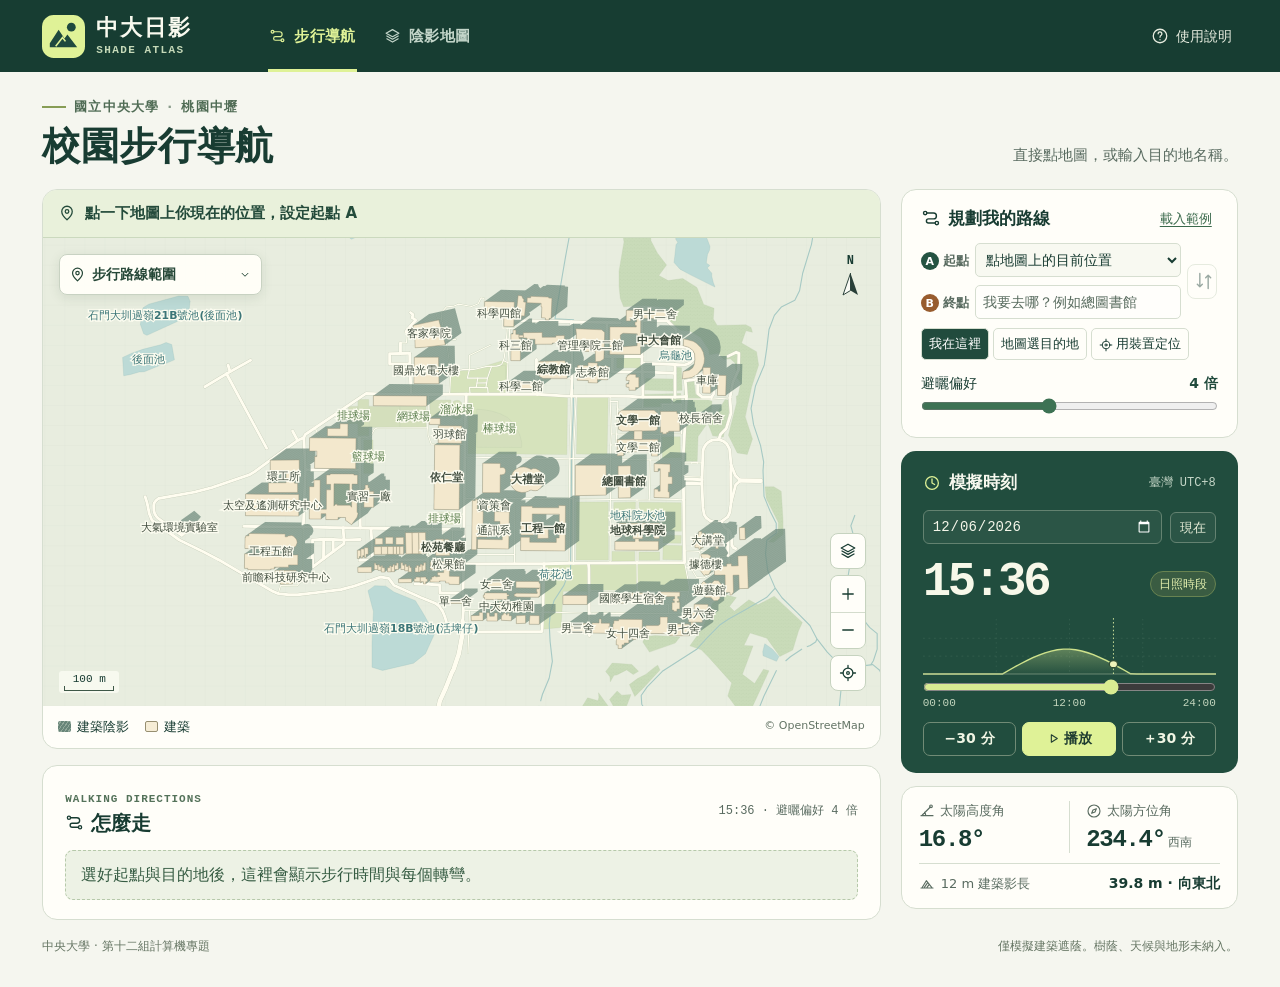
==== index.html @ 21c9c166 "Add interactive campus shade routing system" ====
<!doctype html>
<html lang="zh-Hant" data-engine="wasm">
<head>
<meta charset="utf-8"><meta name="viewport" content="width=device-width, initial-scale=1">
<meta name="theme-color" content="#183e35"><meta name="description" content="中央大學校園建築陰影模擬、單點遮蔭查詢與避曬步行路線比較。">
<title>中大日影 · 校園步行導航</title>
<style>:root{color-scheme:light;--ink:#183c32;--deep:#214b3d;--muted:#596b60;--line:#d6ded0;--paper:#f5f6ef;--white:#fffef9;--lime:#dff297;--mono:"SFMono-Regular",Consolas,"Liberation Mono",monospace;--sans:"DM Sans","Noto Sans TC","PingFang TC","Microsoft JhengHei",system-ui,sans-serif}
*{box-sizing:border-box}body{margin:0;background:var(--paper);color:var(--ink);font:16px/1.5 var(--sans)}button,input,select{font:inherit;color:inherit}button,select,input[type=range]{cursor:pointer}button{border:0;background:none}button:focus-visible,input:focus-visible,select:focus-visible,a:focus-visible,svg[tabindex]:focus-visible{outline:3px solid #da9638;outline-offset:3px}button:disabled{opacity:.43;cursor:default}[hidden]{display:none!important}.symbols{position:absolute;width:0;height:0;overflow:hidden}.ico{display:inline-block;width:20px;height:20px;fill:none;stroke:currentColor;stroke-width:1.7;stroke-linecap:round;stroke-linejoin:round;flex:none;vertical-align:middle}.sr{width:1px;height:1px;position:absolute;clip-path:inset(50%);white-space:nowrap;overflow:hidden}
.top{background:#173d32;color:#f9faef}.topinner,main{max-width:1540px;margin:auto}.topinner{height:72px;display:flex;align-items:center;gap:clamp(32px,6vw,96px);padding:0 clamp(18px,3.3vw,58px)}.brand{display:flex;align-items:center;gap:11px}.logo{width:43px;height:43px;flex:none}.brand strong,.brand span{display:block}.brand strong{line-height:1.23;font-weight:760;font-size:22px;letter-spacing:.08em}.brand span,.smallcaps{font:600 11px/1.4 var(--mono);letter-spacing:.13em}.brand span{color:#c5d9b8;margin-top:2px}.top nav{align-self:stretch;display:flex;gap:26px}.navbtn{display:flex;align-items:center;gap:8px;color:#c3d5c9;padding:3px 1px 0;border-bottom:3px solid transparent;font-size:15px;letter-spacing:.03em;font-weight:650}.navbtn .ico{width:17px}.navbtn.active{color:var(--lime);border-bottom-color:var(--lime)}.navbtn:hover,.helpbtn:hover{color:#fff}.helpbtn{color:#e7ecdf;display:flex;align-items:center;gap:7px;margin-left:auto;font-size:14px}.helpbtn .ico{width:18px}
main{padding:0 clamp(18px,3.3vw,58px) 15px}.heading{display:flex;align-items:flex-end;justify-content:space-between;gap:20px;padding:25px 0 19px}.local{display:flex;align-items:center;gap:8px;font-size:13px;font-weight:680;letter-spacing:.09em;color:#506c55}.local-line{display:block;width:24px;height:2px;background:#879d55}.dot{opacity:.65}h1,h2,h3,p{margin:0}h1{font-size:clamp(29px,3vw,44px);font-weight:780;letter-spacing:.015em;line-height:1.25;margin-top:5px}.heading p{font-size:15px;color:var(--muted);padding-bottom:3px}.workspace{display:grid;grid-template-columns:minmax(0,1fr) minmax(295px,337px);grid-template-areas:"map sidebar" "result sidebar";gap:16px 20px;align-items:start}.map-card,.resultcard,.plaincard,.statcard{border:1px solid var(--line);border-radius:15px;background:var(--white)}.map-card{grid-area:map;overflow:hidden}.side{grid-area:sidebar;display:flex;flex-direction:column;gap:13px}.resultcard{grid-area:result;padding:19px 22px}.smallcaps{color:#54725a;font-size:11px;letter-spacing:.09em}.resulttitle h2,.plaincard h2{display:flex;align-items:center;gap:7px;font-size:20px;line-height:1.4}.resulttitle h2 .ico{width:19px;height:19px}.resulttitle{display:flex;align-items:center;justify-content:space-between;gap:10px;margin-bottom:13px}.coordinate{font:12px/1.5 var(--mono);color:var(--muted)}
#mapWrap{height:clamp(402px,52vh,634px);min-height:402px;position:relative;isolation:isolate;overflow:hidden;background:#e8eddf}#map{display:block;width:100%;height:100%;touch-action:none;cursor:crosshair;user-select:none}#map.dragging{cursor:grabbing}.map-area,.maptools button,.layerMenu,.scale,.mapnorth,.notice{position:absolute}.map-area{top:16px;left:16px;display:flex;align-items:center;gap:5px;padding:0 9px;background:rgba(255,254,248,.98);box-shadow:0 3px 12px #29422a1a;border:1px solid #c8d2c2;border-radius:8px;height:41px;color:#254737}.map-area .ico{width:17px;height:17px}.map-area .drop{width:14px;pointer-events:none;position:absolute;right:9px}.map-area select{appearance:none;background:none;border:0;font-size:14px;font-weight:700;padding:8px 20px 8px 1px;max-width:168px}.mapnorth{right:19px;top:16px;display:grid;justify-items:center;pointer-events:none}.mapnorth span{font:700 12px var(--mono);margin-bottom:3px}.mapnorth svg{height:30px;width:21px}.maptools{position:absolute;right:14px;bottom:15px;display:grid;gap:6px}.maptools button,.iconbutton{width:36px;height:36px;display:grid;place-items:center;background:#fffef9;border:1px solid #c6d3bf;border-radius:8px;position:static}.maptools button:hover,.iconbutton:hover,.map-area:hover{background:#f4f8e8}.maptools button[aria-expanded=true]{background:#ddecbb}.zoomgroup{overflow:hidden;border:1px solid #c6d3bf;border-radius:8px}.zoomgroup button{border:0;border-radius:0;width:34px}.zoomgroup button+button{border-top:1px solid #d4dccd}.maptools .ico{width:18px;height:18px}.layerMenu{right:58px;bottom:92px;background:var(--white);padding:12px 15px;border:1px solid #c5d2bd;border-radius:9px;box-shadow:0 4px 16px #213e3329;font-size:14px}.layerMenu strong{display:block;margin-bottom:6px}.layerMenu label{display:flex;gap:6px;align-items:center;padding:4px 0}.layerMenu input{accent-color:var(--deep)}.scale{left:16px;bottom:13px;display:grid;justify-items:center;gap:1px;background:#fbfcf2d9;border-radius:3px;padding:2px 5px}.scale span{font:11px var(--mono)}.scale b{height:5px;border:1px solid #3e5847;border-top:0;min-width:20px}.notice{z-index:2;bottom:14px;left:50%;transform:translateX(-50%);background:#173e34f4;color:white;font-size:13px;border-radius:7px;padding:7px 12px;pointer-events:none;max-width:65%;text-align:center}.mapfoot{display:flex;align-items:center;justify-content:space-between;gap:10px;padding:11px 15px;font-size:13px;min-height:42px}.legend{display:flex;gap:16px;flex-wrap:wrap}.legend>span{display:flex;align-items:center;gap:6px}.sw{display:inline-block;width:13px;height:11px;border-radius:2px}.sw.shade{background:repeating-linear-gradient(125deg,#688579 0 2px,#94a99b 2px 3px)}.sw.building{background:#f6edd6;border:1px solid #978f71}.sw.range{width:14px;height:14px;border-radius:50%;border:1.5px dashed #6e875c}.mapfoot a{color:#627364;font-size:11px;text-decoration:none;white-space:nowrap}.mapfoot a:hover{text-decoration:underline}
.solarcard{background:#214d3e;color:#f7f8ee;border-radius:15px;padding:19px 22px 17px}.paneltitle,.datetime,.timeRow,.weightlabel,.teaserhead,.pickrow,.timeActions,.resulttitle,.compareHead{display:flex;align-items:center;justify-content:space-between;gap:8px}.over{font-size:17px;font-weight:700;display:flex;align-items:center;gap:8px}.over .ico{width:18px;height:18px;color:var(--lime)}.zone{font:12px var(--mono);color:#c6d7c8}.datetime{margin-top:15px}.datetime input{color-scheme:dark;min-width:0;width:calc(100% - 49px);background:#ffffff0b;border:1px solid #638270;border-radius:6px;color:#f4f6e9;font:14px var(--mono);height:34px;padding:3px 8px}.datetime button{color:#e7edd8;background:#ffffff0b;border:1px solid #648271;border-radius:6px;font-size:13px;padding:5px 9px;white-space:nowrap}.timeRow{margin:12px 0 0}.timeRow input{width:65%;background:transparent;border:0;color:#f7f8e9;font:550 clamp(40px,3.7vw,56px)/1.15 var(--mono);letter-spacing:-.07em;padding:0}.daybadge{font-size:12px;color:#e3efae;background:#3a5c42;border:1px solid #688351;border-radius:30px;padding:3px 8px;white-space:nowrap}.daybadge.night{color:#e4e9f5;border-color:#7a8a96;background:#425b59}
#sunChart{width:100%;height:66px;display:block;margin:4px 0 -3px}.chartgrid{stroke:#9fbea3;opacity:.25;stroke-width:.6;stroke-dasharray:2 4;fill:none}.horizon{stroke:#9fb397;stroke-width:.7}.horizon,#dayline,#cursorline{fill:none}#dayline{stroke:#cde18b;stroke-width:1.8}#cursorline{stroke:#eafaab;stroke-width:1;stroke-dasharray:2 3}#sunDot{fill:#f0f3ba;stroke:#344f35;stroke-width:1.4}input[type=range]{display:block;width:100%;height:18px;margin:0;accent-color:#d9ec92}.ticks{display:flex;justify-content:space-between;color:#c3d5bd;font:11px var(--mono);margin-top:1px}.timeActions{margin-top:13px;gap:6px}.timeActions button{flex:1;border:1px solid #718b76;border-radius:7px;color:#f0f5e4;font-size:14px;font-weight:650;white-space:nowrap;min-height:34px;padding:4px}.timeActions button:hover,.datetime button:hover{background:#416752}.timeActions #play{color:#203d31;background:var(--lime);border-color:var(--lime);display:flex;align-items:center;justify-content:center;gap:4px}.timeActions .ico{width:13px;height:13px;stroke-width:2}
.statcard{display:grid;grid-template-columns:1fr 1fr;padding:14px 17px}.statcard>div{position:relative}.statcard>div+div{border-left:1px solid var(--line);padding-left:16px}.statcard span{display:flex;align-items:center;gap:5px;font-size:13px;color:var(--muted)}.statcard .ico{width:16px;height:16px}.statcard strong{font:600 24px var(--mono);letter-spacing:-.055em;display:inline-block;margin-top:6px}.statcard small{font-size:12px;color:var(--muted);margin-left:3px}.plaincard{padding:17px 19px}.teaser{background:#e9eedc;border-color:#ccd9bd}.teaser h2{margin-top:4px}.teaser p,.minor{font-size:14px;line-height:1.55;color:#546954}.teaser p{margin:7px 0 12px}.teaser button{display:flex;align-items:center;justify-content:center;gap:7px;background:#fcfdf4;border:1px solid #a1b59b;color:#274e3c;font-size:14px;font-weight:650;border-radius:7px;padding:7px 12px}.teaser button:hover{background:#f5fad8}.teaser .ico{width:17px;height:17px}
.pointTimes{display:grid;grid-template-columns:1fr 1fr;gap:10px}.pointBox{display:flex;align-items:center;justify-content:space-between;gap:8px;border-radius:7px;border:1px solid #dde3d5;padding:9px 12px;background:#f3f5ee}.pointBox.sun{background:#fbf4de;border-color:#e8dcba}.pointBox.shaded{background:#e9f0e7;border-color:#cbd9c9}.pointBox.night{background:#edf0f3;border-color:#d1d9dd}.pointBox>span:first-child{font-size:13px;color:#485c4e}.pointBox b{font:650 14px var(--mono);margin-left:4px}.condition{display:flex;gap:4px;align-items:center;font-size:15px;font-weight:680;white-space:nowrap}.condition .ico{width:17px;height:17px}.resultNote{color:var(--muted);font-size:13px;line-height:1.55;margin-top:10px}.resultNote:empty{display:none}
#routeSetup h2{font-size:17px}.routeFields{display:grid;grid-template-columns:42px minmax(0,1fr) 31px;grid-template-rows:36px 36px;gap:6px;align-items:center;margin:12px 0 8px}.routeFields label{font-size:13px;color:var(--muted)}.routeFields select{padding:4px 6px;background:#f8f9f1;border:1px solid var(--line);border-radius:5px;font-size:14px;min-width:0;width:100%;height:34px}.routeFields label[for=end]{grid-column:1;grid-row:2}.routeFields #end{grid-column:2;grid-row:2}.routeFields #swap{grid-column:3;grid-row:1 / 3;width:30px;height:35px}.pickrow{justify-content:flex-start}.pickrow button{font-size:13px;padding:4px 8px;border:1px solid var(--line);border-radius:5px}.pickrow button.active{background:var(--deep);color:white}.weightlabel{margin:13px 0 3px;font-size:14px}.weightlabel b{color:var(--deep)}#weight{accent-color:#3d7254}.minor{font-size:13px;margin-top:5px}.compareGrid{display:grid;grid-template-columns:1fr 1fr;gap:10px}.compareBox{background:#f5f4eb;border:1px solid #dfdccb;border-radius:8px;padding:12px}.compareBox.cool{background:#e9f1e4;border-color:#cadac3}.compareHead{justify-content:flex-start;font-weight:700;font-size:15px}.lineSample{width:23px;border-top:3px dashed #b76e25}.cool .lineSample{border-top:3px solid #087768}.compareBox strong{display:block;font:650 23px var(--mono);margin:6px 0 2px;letter-spacing:-.04em}.compareBox small{font-size:12px;color:var(--muted)}.compareBox p{font-size:13px}
footer{display:flex;justify-content:space-between;gap:12px;margin:17px 0;color:#657563;font-size:12px}dialog{color:var(--ink);border:1px solid var(--line);border-radius:16px;background:var(--white);padding:25px;max-width:min(560px,90vw);max-height:84vh;box-shadow:0 12px 50px #11291f55}dialog::backdrop{background:#122e27a6}dialog h2{font-size:25px;margin:5px 32px 10px 0}dialog section{border-top:1px solid var(--line);padding:12px 0 2px;margin-top:11px}dialog h3{font-size:16px;margin-bottom:4px}dialog p,dialog a{font-size:14px}dialog a{color:#33664a}dialog p+p{margin-top:6px}#closeHelp{position:absolute;right:15px;top:15px}
@media(min-width:1500px){.workspace{grid-template-columns:minmax(0,1fr) 355px}}
@media(max-width:930px){.workspace{grid-template-columns:minmax(0,1fr) 290px;gap:13px}.solarcard,.plaincard{padding:16px}.legend{gap:9px}.mapfoot{flex-wrap:wrap;padding:8px 11px}.topinner{gap:30px}.pointBox{flex-direction:column;align-items:flex-start}.coordinate{font-size:11px}.heading p{font-size:14px}}
@media(max-width:720px){.topinner{height:61px;padding:0 14px;gap:16px}.brand{gap:6px}.brand strong{font-size:18px}.brand span{font-size:9px}.logo{width:35px;height:35px}.top nav{gap:14px}.navbtn{font-size:14px;gap:3px}.navbtn .ico{display:none}.helpbtn{padding:5px}.helpbtn span{display:none}.helpbtn .ico{width:21px;height:21px}main{padding:0 12px 15px}.heading{padding:16px 2px 12px;align-items:center}.heading p{display:none}h1{font-size:29px}.local{font-size:12px}.workspace{grid-template-columns:1fr;grid-template-areas:"map" "result" "sidebar";gap:11px}.side{gap:10px}#mapWrap{height:46vh;min-height:285px;max-height:480px}.mapfoot{min-height:33px}.map-area{top:10px;left:10px;height:36px}.mapnorth{right:12px;top:10px}.maptools{right:9px;bottom:9px}.map-card,.resultcard,.plaincard,.statcard,.solarcard{border-radius:12px}.resultcard{padding:13px}.resulttitle{margin-bottom:9px}.resulttitle h2{font-size:17px}.pointBox{flex-direction:row;align-items:center;padding:7px}.pointBox>span:first-child{font-size:11px}.pointBox b{display:block;margin-left:0}.condition{font-size:14px}.condition .ico{width:14px}.coordinate{max-width:95px;text-align:right}.solarcard{padding:16px 18px}.timeRow input{font-size:44px}.mapfoot a{font-size:10px}.legend{font-size:12px}footer{flex-direction:column;gap:3px}.route-on .workspace{grid-template-areas:"map" "sidebar" "result"}.route-on #routeSetup{order:-1}.ticks,.zone{font-size:12px}.layerMenu{bottom:77px}.compareBox{padding:9px}}
@media(prefers-reduced-motion:reduce){*{scroll-behavior:auto!important}}

.statcard .caststat{grid-column:1 / -1;display:flex;align-items:center;gap:6px;border-top:1px solid var(--line);margin-top:10px;padding-top:9px;color:var(--muted);font-size:13px}.caststat b{margin-left:auto;color:var(--ink);font-size:14px}
#routeSetup header{display:flex;align-items:center;justify-content:space-between;gap:7px}#demoRoute{color:#3a694b;text-decoration:underline;text-underline-offset:3px;font-size:13px}.pickrow{flex-wrap:wrap}.pickrow #clearRoute{border:0;color:#566a58;font-size:12px}
#snapNote{font-size:12px}.compareBox .cost{margin-top:3px;font-size:12px;color:#50654f}.routePrompt{background:#edf2e5;border:1px dashed #b6c9aa;border-radius:8px;padding:12px 15px;color:#365c43}

.navBar {
    display:flex; align-items:center; gap:9px; min-height:48px; padding:9px 15px;
    color:#244b3b; background:#e9f1db; border-bottom:1px solid #cbd9be;
}
.navBar strong {font-size:15px; font-weight:680;}
.navBar .ico {width:18px; height:18px;}
.navBar button {margin-left:auto; flex:none; color:white; background:var(--deep); border-radius:6px; padding:4px 10px; font-size:13px;}
.sw.activePath {height:0; width:19px; border-top:4px solid #13735a;}
.mapActions {
    position:absolute; left:14px; bottom:40px; z-index:3; max-width:calc(100% - 70px); padding:10px;
    background:var(--white); border:1px solid #a5ba9e; border-radius:10px; box-shadow:0 4px 16px #213e3329;
}
.mapActions div {display:flex; justify-content:space-between; align-items:center; gap:12px; margin-bottom:7px;}
.mapActions strong {font-size:14px;}
.mapActions button {padding:5px 9px; border-radius:6px; font-size:13px;}
.mapActions #fromHere {color:white; background:var(--deep);}
.mapActions #toHere {border:1px solid #b3c4a8; margin-left:4px;}
.mapActions #closeActions {font:19px/1 var(--sans); padding:2px 4px;}
.routeFields {grid-template-columns:auto minmax(0,1fr) 31px;}
.routeFields label {white-space:nowrap; font-weight:650;}
.stopBadge {display:inline-grid;place-items:center;width:18px;height:18px;color:white;background:#245342;border-radius:50%;font:700 11px/1 var(--sans);}
.stopBadge.dest {background:#985c2e;}
.destSearch {grid-column:2;grid-row:2;min-width:0;position:relative;}
.destSearch input {width:100%;min-width:0;height:34px;border:1px solid var(--line);border-radius:5px;background:#fffefb;font-size:14px;padding:5px 7px;}
.destSearch input::placeholder {color:#586b5e;}
.placeOptions {
    position:absolute; left:0; top:calc(100% + 3px); z-index:6; width:max(100%,205px); max-width:calc(100vw - 110px);
    max-height:220px; overflow:auto; padding:4px; border:1px solid #9db49b; border-radius:7px;
    background:var(--white); box-shadow:0 5px 16px #29452d24;
}
.placeOptions button,.noMatches {width:100%;display:block;text-align:left;font-size:14px;padding:7px 8px;}
.placeOptions button {border-radius:4px;}
.placeOptions button:hover,.placeOptions button[aria-selected=true] {background:#e4edda;}
.noMatches {color:var(--muted);}
.pickrow {gap:4px;}
.pickrow button {padding:5px 7px;}
.pickrow .ico {width:14px;height:14px;margin-right:3px;}
.routeTools:not(:has(button:not([hidden]))) {display:none;}
#clearRoute {font-size:12px;text-decoration:underline;text-underline-offset:3px;color:var(--muted);padding:5px 0 0;}
#gpsMessage {border-left:3px solid #a5b980;padding:3px 7px;}
.compareBox {display:block;text-align:left;background:#f6f6ee;border-color:#d7ddcf;}
.compareBox[aria-pressed=true] {background:#e8f1e5;border-color:#6d9476;box-shadow:inset 3px 0 #397454;}
.compareBox:hover {border-color:#698f6b;}
.compareBox .lineSample {border-top:3px dashed #965c2a;}
.compareBox[aria-pressed=true] .lineSample {border-top:4px solid #13735a;}
.compareBox strong {font:700 clamp(19px,2vw,27px)/1.3 var(--sans);}
.compareBox small,.compareBox .walkDistance {display:block;}
.walkDistance {font-size:14px;font-weight:620;}
#walkGuide {border-top:1px solid var(--line);margin-top:13px;padding-top:12px;scroll-margin-top:12px;}
.walkHead {display:flex;justify-content:space-between;align-items:baseline;gap:8px;flex-wrap:wrap;}
.walkHead h3 {font-size:17px;}
.walkHead span {font-size:12px;color:var(--muted);}
#walkList {list-style:none;counter-reset:walk;padding:0;margin:8px 0 0;}
#walkList li {display:flex;align-items:baseline;gap:9px;font-size:14px;padding:5px 0;}
#walkList li::before {
    counter-increment:walk;content:counter(walk);display:inline-grid;place-items:center;flex:none;width:22px;height:22px;
    font:650 12px/1 var(--mono);background:#e5ecdd;color:#36553e;border-radius:50%;
}
@media(min-width:721px){.route-on .workspace {grid-template-rows:auto 1fr;}}
@media(max-width:720px){
    .route-on .workspace {display:flex;flex-direction:column;align-items:stretch;}
    .route-on .side {display:contents;}
    .route-on #routeSetup {order:0;}
    .route-on .map-card {order:1;}
    .route-on #routeResult {order:2;}
    .route-on .solarcard {order:3;}
    .route-on .statcard {order:4;}
    .navBar {padding:7px 10px;min-height:40px;}
    .navBar strong {font-size:14px;}
    #routeSetup {padding:12px 14px;}
}
</style>
</head><body class="route-on">
<svg class="symbols" aria-hidden="true"><defs>
<symbol id="i-sun" viewBox="0 0 24 24"><circle cx="12" cy="12" r="4"/><path d="M12 2v3m0 14v3M2 12h3m14 0h3M4.9 4.9 7 7m10 10 2.1 2.1m0-14.2L17 7M7 17l-2.1 2.1"/></symbol>
<symbol id="i-shade" viewBox="0 0 24 24"><path d="M3 18h18M5 17l6-10 8 10M8 17l5-7m-1 7 3-4"/></symbol>
<symbol id="i-pin" viewBox="0 0 24 24"><path d="M19 10c0 5-7 11-7 11S5 15 5 10a7 7 0 0 1 14 0Z"/><circle cx="12" cy="10" r="2.4"/></symbol>
<symbol id="i-way" viewBox="0 0 24 24"><circle cx="5" cy="6" r="2"/><circle cx="19" cy="18" r="2"/><path d="M7 6h8a3.5 3.5 0 0 1 0 7H9a2.5 2.5 0 0 0 0 5h8"/></symbol>
<symbol id="i-help" viewBox="0 0 24 24"><circle cx="12" cy="12" r="9"/><path d="M9.5 9a2.5 2.5 0 1 1 4 2c-1 .6-1.5 1-1.5 2.5M12 17h.01"/></symbol>
<symbol id="i-layers" viewBox="0 0 24 24"><path d="m3 8 9-5 9 5-9 5zM4 12l8 4.5 8-4.5M4 16l8 4.5 8-4.5"/></symbol>
<symbol id="i-focus" viewBox="0 0 24 24"><circle cx="12" cy="12" r="6.5"/><circle cx="12" cy="12" r="1.8"/><path d="M12 2v3M22 12h-3M12 22v-3M2 12h3"/></symbol>
<symbol id="i-clock" viewBox="0 0 24 24"><circle cx="12" cy="12" r="8.5"/><path d="M12 6.5V12l3.5 2"/></symbol>
<symbol id="i-play" viewBox="0 0 24 24"><path d="m8 5 11 7-11 7z"/></symbol>
<symbol id="i-pause" viewBox="0 0 24 24"><path d="M8 5v14m8-14v14"/></symbol>
<symbol id="i-up" viewBox="0 0 24 24"><path d="M3 19h18M5 18 17 6M10 18a5 5 0 0 0-1.8-3.8"/><circle cx="18" cy="5" r="2"/></symbol>
<symbol id="i-compass" viewBox="0 0 24 24"><circle cx="12" cy="12" r="9"/><path d="m15.5 8.5-2 5-5 2 2-5z"/></symbol>
<symbol id="i-book" viewBox="0 0 24 24"><path d="M12 6v14M3 5c3.5-1 6-1 9 1 3-2 5.5-2 9-1v13c-3.5-1-6-1-9 1-3-2-5.5-2-9-1z"/></symbol>
<symbol id="i-moon" viewBox="0 0 24 24"><path d="M20 14.2A8.5 8.5 0 0 1 9.8 4a8.5 8.5 0 1 0 10.2 10.2Z"/></symbol>
<symbol id="i-building" viewBox="0 0 24 24"><path d="M3 21h18M6 21V7l8-3v17m0-11 4 1v10M9 10h2m-2 4h2m-2 4h2"/></symbol>
<symbol id="i-chevron" viewBox="0 0 24 24"><path d="m7 10 5 5 5-5"/></symbol>
<symbol id="i-plus" viewBox="0 0 24 24"><path d="M12 5v14M5 12h14"/></symbol>
<symbol id="i-minus" viewBox="0 0 24 24"><path d="M5 12h14"/></symbol>
<symbol id="i-cross" viewBox="0 0 24 24"><path d="m6 6 12 12m0-12L6 18"/></symbol>
<symbol id="i-swap" viewBox="0 0 24 24"><path d="M7 3v16m-3-3 3 3 3-3m7 5V5m-3 3 3-3 3 3"/></symbol>
</defs></svg>
<header class="top"><div class="topinner">
<div class="brand"><svg viewBox="0 0 44 44" class="logo" aria-hidden="true"><rect width="44" height="44" rx="12" fill="#dff297"/><circle cx="30" cy="12.5" r="4.5" fill="#1e493e"/><path d="m8 29 9-14 6 9 3-4 10 13H8z" fill="#1e493e"/><path d="m14 32 7-9 3 4" fill="none" stroke="#dff297" stroke-width="1.6"/></svg><div><strong>中大日影</strong><span>SHADE ATLAS</span></div></div>
<nav aria-label="地圖模式"><button class="navbtn active" id="navRoute" aria-pressed="true"><svg class="ico"><use href="#i-way"/></svg>步行導航</button><button class="navbtn" id="navPoint" aria-pressed="false"><svg class="ico"><use href="#i-layers"/></svg>陰影地圖</button></nav>
<button class="helpbtn" id="help"><svg class="ico"><use href="#i-help"/></svg><span>使用說明</span></button>
</div></header>
<main>
<div class="heading"><div><div class="local"><span class="local-line"></span>國立中央大學<span class="dot">·</span>桃園中壢</div><h1>校園步行導航</h1></div><p id="headHint">直接點地圖，或輸入目的地名稱。</p></div>
<div class="workspace">
<section class="map-card" aria-label="互動式校園地圖">
<div id="navBar" class="navBar"><svg class="ico"><use href="#i-pin"/></svg><strong id="navInstruction" role="status">先點一下地圖上你現在的位置</strong><button id="viewSteps" hidden>看走法</button></div>
<div id="mapWrap"><svg id="map" tabindex="0" role="application" aria-label="校園互動地圖，可點選位置、用方向鍵平移、加減鍵縮放，Enter 選取畫面中心" preserveAspectRatio="xMidYMid meet">
<defs>
<pattern id="mapGrid" width="40" height="40" patternUnits="userSpaceOnUse"><path d="M40 0H0V40" fill="none" stroke="#c4ceb9" stroke-width=".42" opacity=".68"/></pattern>
<pattern id="woodTexture" width="7" height="7" patternUnits="userSpaceOnUse"><rect width="7" height="7" fill="#c9dbb9"/><circle cx="2" cy="2" r=".48" fill="#a8c297"/><circle cx="5.5" cy="5" r=".42" fill="#a8c297"/></pattern>
<pattern id="shadeTexture" width="24" height="24" patternUnits="userSpaceOnUse" patternTransform="rotate(35)"><rect width="24" height="24" fill="#748f81"/><path d="M0 0V24" stroke="#557565" stroke-width="6"/></pattern>
</defs>
<rect x="-9000" y="-9000" width="18000" height="18000" fill="#e8eddf"/><rect x="-9000" y="-9000" width="18000" height="18000" fill="url(#mapGrid)"/>
<g id="land"></g><g id="streets"></g><g id="shadowGroup" opacity=".73"><path id="shadow" transform="scale(.1)" fill="url(#shadeTexture)" fill-rule="nonzero"/></g><g id="footprints"></g><g id="studyCircle"></g><g id="routeLines"></g><g id="mapLabels" pointer-events="none"></g><g id="mapMarks" pointer-events="none"></g>
</svg>
<div class="map-area selectwrap"><svg class="ico"><use href="#i-pin"/></svg><select id="area" aria-label="選擇示範區域"></select><svg class="ico drop"><use href="#i-chevron"/></svg></div>
<div class="mapnorth" aria-label="北方朝上"><span>N</span><svg viewBox="0 0 28 36" aria-hidden="true"><path d="M14 1 24 30 14 24Z" fill="#283f38"/><path d="M14 1 4 30 14 24Z" fill="#fafbf5" stroke="#283f38" stroke-width="1.3"/></svg></div>
<div class="maptools"><button id="layersB" title="地圖圖層" aria-label="地圖圖層" aria-expanded="false"><svg class="ico"><use href="#i-layers"/></svg></button><div class="zoomgroup"><button id="zoomIn" aria-label="放大地圖" title="放大"><svg class="ico"><use href="#i-plus"/></svg></button><button id="zoomOut" aria-label="縮小地圖" title="縮小"><svg class="ico"><use href="#i-minus"/></svg></button></div><button id="recenter" title="回到目前示範區或路線" aria-label="回到目前示範區或路線"><svg class="ico"><use href="#i-focus"/></svg></button></div>
<div class="layerMenu" id="layerMenu" hidden><strong>地圖圖層</strong><label><input type="checkbox" id="showShade" checked>建築陰影</label><label><input type="checkbox" id="showArea" checked>100 公尺示範圈</label><label><input type="checkbox" id="showLabels" checked>地名標示</label></div>
<div class="scale"><span id="scaleLabel">50 m</span><b id="scaleBar"></b></div><div class="notice" id="notice" role="status" hidden></div>
<div id="mapActions" class="mapActions" hidden><div><strong id="actionName">這個位置</strong><button id="closeActions" aria-label="關閉地點選項">×</button></div><button id="fromHere">從這裡出發</button><button id="toHere">走到這裡</button></div>
</div>
<div class="mapfoot"><div class="legend"><span id="navLegend" hidden><i class="sw activePath"></i>所選路線</span><span><i class="sw shade"></i>建築陰影</span><span><i class="sw building"></i>建築</span><span id="rangeLegend"><i class="sw range"></i>示範圈 100 m</span></div><a href="https://www.openstreetmap.org/copyright" target="_blank" rel="noopener">© OpenStreetMap</a></div>
</section>
<aside class="side">
<section id="routeSetup" class="plaincard"><header><h2><svg class="ico"><use href="#i-way"/></svg>規劃我的路線</h2><button id="demoRoute">載入範例</button></header>
<div class="routeFields">
<label for="start"><b class="stopBadge">A</b> 起點</label><select id="start" aria-label="起點 A"></select>
<label for="end"><b class="stopBadge dest">B</b> 終點</label>
<div class="destSearch"><input type="search" id="end" role="combobox" aria-label="搜尋目的地" aria-controls="placeOptions" aria-autocomplete="list" aria-expanded="false" placeholder="我要去哪？例如總圖書館" autocomplete="off"><div id="placeOptions" class="placeOptions" role="listbox" aria-label="校園地點" hidden></div></div>
<button id="swap" class="iconbutton" aria-label="對調起點與終點" title="對調起終點"><svg class="ico"><use href="#i-swap"/></svg></button></div>
<div class="pickrow"><button id="pickA">我在這裡</button><button id="pickB">地圖選目的地</button><button id="gps"><svg class="ico"><use href="#i-focus"/></svg>用裝置定位</button></div>
<p id="gpsMessage" class="minor" role="status" hidden></p>
<div class="prefRow"><label for="weight" class="weightlabel">避曬偏好 <b id="alpha">4 倍</b></label><input type="range" id="weight" min="1" max="8" step="1" value="4"></div>
<div class="routeTools"><button id="clearRoute" hidden>重新選兩點</button></div><p id="snapNote" class="minor"></p></section>

<section class="solarcard" aria-label="模擬時刻">
<div class="paneltitle"><span class="over"><svg class="ico"><use href="#i-clock"/></svg>模擬時刻</span><span class="zone">臺灣 UTC+8</span></div>
<div class="datetime"><input id="date" aria-label="模擬日期" type="date" min="1900-01-01" max="2100-12-31"><button id="now">現在</button></div>
<div class="timeRow"><input id="clock" type="text" inputmode="numeric" maxlength="5" aria-label="模擬時間，24 小時制，例如 15:00"><span id="daybadge" class="daybadge">日照時段</span></div>
<svg id="sunChart" viewBox="0 0 320 85" preserveAspectRatio="none" aria-label="當日太陽高度曲線" role="img"><defs><linearGradient id="solarFill" x1="0" y1="0" x2="0" y2="1" gradientUnits="objectBoundingBox"><stop stop-color="#dfee93" stop-opacity=".33"/><stop offset="1" stop-color="#dfee93" stop-opacity=".03"/></linearGradient></defs><path class="chartgrid" d="M0 30H320M0 53H320M80 5V77M160 5V77M240 5V77"/><path id="dayfill" fill="url(#solarFill)"/><path id="dayline"/><path class="horizon" d="M0 76H320"/><path id="cursorline"/><circle id="sunDot" r="4.5"/></svg>
<label class="sr" for="minutes">拖曳調整模擬時間</label><input type="range" id="minutes" min="0" max="1439" step="1" value="900"><div class="ticks"><span>00:00</span><span>12:00</span><span>24:00</span></div>
<div class="timeActions"><button id="earlier">−30 分</button><button id="play" aria-pressed="false"></button><button id="later">＋30 分</button></div>
</section>
<section class="statcard" aria-label="太陽角度"><div><span><svg class="ico"><use href="#i-up"/></svg>太陽高度角</span><strong id="altitude">—</strong></div><div><span><svg class="ico"><use href="#i-compass"/></svg>太陽方位角</span><strong id="bearing">—</strong><small id="bearingName"></small></div><p class="caststat"><svg class="ico"><use href="#i-shade"/></svg><span>12 m 建築影長</span><b id="castLength">—</b></p></section>

<section id="routeTeaser" class="plaincard teaser" hidden><div class="teaserhead"><div><span class="smallcaps">WALKING ROUTES</span><h2>換一條陰涼的路</h2></div><svg viewBox="0 0 84 52" width="77" height="50" aria-hidden="true"><path d="M8 41Q10 28 21 28H41Q54 28 55 15L56 9H76" fill="none" stroke="#356756" stroke-width="4" stroke-linecap="round"/><path d="m8 41 68-32" fill="none" stroke="#a47736" stroke-width="2" stroke-dasharray="3 3"/><circle cx="8" cy="41" r="4" fill="#e5eec7" stroke="#356756" stroke-width="2"/><circle cx="76" cy="9" r="4" fill="#356756"/></svg></div><p>比較最短路線和避曬路線，看看能少曬幾公尺。</p><button id="tryRoute"><svg class="ico"><use href="#i-way"/></svg>比較步行路線</button></section>
</aside>
<section id="pointResult" class="resultcard" hidden aria-live="polite"><div class="resulttitle"><div><span class="smallcaps">POINT INSPECTOR</span><h2><svg class="ico"><use href="#i-pin"/></svg><span id="pointName">點位遮蔭查詢</span></h2></div><span id="coords" class="coordinate"></span></div><div id="pointTimes" class="pointTimes"></div><p id="heightNote" class="resultNote"></p></section>
<section id="routeResult" class="resultcard" aria-live="polite"><div class="resulttitle"><div><span class="smallcaps">WALKING DIRECTIONS</span><h2 id="resultHeading"><svg class="ico"><use href="#i-way"/></svg>怎麼走</h2></div><span id="routeTime" class="coordinate"></span></div><div id="comparisons"></div><p class="resultNote" id="routeSummary"></p><div id="walkGuide" hidden><div class="walkHead"><h3 id="walkTitle" tabindex="-1">最快路線走法</h3><span id="speedNote">步速估計 75 公尺／分鐘</span></div><ol id="walkList"></ol></div></section>
</div>
<footer>中央大學 · 第十二組計算機專題 <span>僅模擬建築遮蔭。樹蔭、天候與地形未納入。</span></footer>
</main>
<dialog id="guide"><button id="closeHelp" aria-label="關閉說明" class="iconbutton"><svg class="ico"><use href="#i-cross"/></svg></button><span class="smallcaps">SHADE ATLAS</span><h2>怎麼使用中大日影？</h2><section><h3>從目前位置出發</h3><p>進入地圖，點一下你所在的位置，再點目的地或搜尋校內建築。地圖預設突出顯示最快路線，依步速每分鐘 75 公尺估算，文字走法會標出方向、轉彎與各段距離。若選「用裝置定位」，請在瀏覽器允許後再選目的地。定位功能適用於中央大學步行路網附近。</p></section><section><h3>查看一個地點</h3><p>從地圖左上角選擇校園示範區。點一下虛線圈內的地圖，就能比較該點在所選時刻與半小時後的遮蔭狀態。點建築可查看高度來源。</p></section><section><h3>讓時間往前走</h3><p>可以換日期、直接輸入 24 小時制時間、拖動時間軸，或按播放。每一步前進 10 分鐘；「現在」會切到臺灣當地時間。</p></section><section><h3>走最短，或少曬一點</h3><p>在「步行導航」直接在地圖上依序點選起點 A 和終點 B，也可以選地標或混用兩種方式。點在道路旁時，虛線會連到最近的可步行路面，路線距離從路面計算。單點查詢限於示範圈，路線比較使用校園戶外路網。避曬偏好為 1 時，兩條路線相同；設為 4 時，日照下走 1 公尺的成本相當於在陰影下走 4 公尺。</p></section><section><h3>模型與資料</h3><p id="dataNote"></p><p>建築採平屋頂、垂直外牆與平坦地面。路線依出發時刻固定陰影估計，每 2 公尺以內取樣一次。日出、日落附近尤其容易受區域外建築影響。夜間沒有太陽直射，兩種路線皆依距離計算。</p><a href="https://www.openstreetmap.org/copyright" target="_blank" rel="noopener">OpenStreetMap 資料與授權</a> · <a href="https://gml.noaa.gov/grad/solcalc/calcdetails.html" target="_blank" rel="noopener">太陽位置計算依據</a></section></dialog>
<noscript>互動地圖需要瀏覽器啟用 JavaScript。</noscript>
<script type="application/json" id="campusData">{"buildings":[{"osm":"relation/6576312","name":"工程三館(機械館)","height":12,"source":"default","rings":[[[-717.07,20.38],[-717.16,1.61],[-708.71,1.57],[-708.78,-9.39],[-717.06,-9.34],[-717.26,-48.21],[-729.98,-48.15],[-729.69,10.03],[-742.02,10.1],[-742.09,-3.12],[-751.05,-3.07],[-751.38,-67.56],[-727.62,-67.68],[-727.57,-56.89],[-718.22,-56.93],[-718.28,-68.75],[-693.94,-68.89],[-693.92,-64.49],[-678.89,-64.56],[-678.92,-70.18],[-666.99,-78.97],[-656.07,-64.33],[-653.94,-56.85],[-656.07,-53.79],[-655.91,-16.44],[-666.01,-16.4],[-665.93,2.11],[-655.04,2.07],[-654.97,20.08],[-662.24,20.11],[-662.23,22.23],[-709.72,22.45],[-709.73,20.35]],[[-702.03,2.59],[-671.03,2.47],[-671.14,-23.42],[-666.74,-23.43],[-666.83,-44.2],[-669.81,-40.13],[-695.56,-40.13],[-695.56,-37.98],[-698.84,-37.98],[-702.22,-41.85]]]},{"osm":"relation/8244873","name":"曦望居","height":12,"source":"default","rings":[[[-151.3,315.78],[-151.57,261.21],[-90.12,260.91],[-89.68,348.77],[-118.56,348.92],[-118.66,327.77],[-110.34,327.73],[-110.32,333.35],[-97.82,333.29],[-97.86,325.41],[-101.11,325.42],[-101.14,318.43],[-98.59,318.41],[-98.6,315.52]],[[-130.18,272.84],[-130.57,299.48],[-125.16,303.24],[-96.73,301.9],[-97.0,278.24],[-127.42,275.88],[-127.57,271.08]]]},{"osm":"way/202690673","name":"男三舍","height":12,"source":"default","rings":[[[-236.0,-276.41],[-235.84,-294.6],[-196.56,-295.07],[-196.57,-276.39],[-204.82,-276.32],[-204.8,-281.75],[-228.15,-282.05],[-228.26,-276.09]]]},{"osm":"way/202690841","name":"國鼎光電大樓","height":12,"source":"default","rings":[[[-541.78,255.17],[-542.47,202.89],[-492.51,202.43],[-493.45,255.33]]]},{"osm":"way/202691135","name":"科學四館","height":12,"source":"default","rings":[[[-401.25,366.69],[-401.68,347.53],[-362.51,346.66],[-363.18,316.97],[-343.21,316.53],[-342.11,365.37]]]},{"osm":"way/202691136","name":"科學二館(理學院大樓)","height":12,"source":"default","rings":[[[-355.56,205.16],[-356.09,189.03],[-300.87,188.5],[-301.42,205.16]]]},{"osm":"way/202691227","name":"文學二館","height":12,"source":"default","rings":[[[-136.61,90.8],[-136.54,58.89],[-123.84,58.91],[-123.85,66.37],[-68.1,66.49],[-68.09,58.08],[-55.6,58.11],[-55.68,90.98],[-86.96,90.91],[-103.29,90.88]]]},{"osm":"way/202691228","name":"文學一館","height":12,"source":"default","rings":[[[-134.14,144.4],[-134.14,111.6],[-126.56,107.83],[-103.13,108.03],[-86.81,108.16],[-62.13,108.37],[-56.18,111.6],[-56.73,143.86],[-63.22,149.24],[-128.18,149.24]]]},{"osm":"way/202805154","name":"羽球館","height":12,"source":"default","rings":[[[-493.65,118.68],[-494.09,84.16],[-447.81,83.59],[-447.37,118.1]]]},{"osm":"way/202805379","name":"iHouse享想空間","height":12,"source":"default","rings":[[[-245.11,-220.19],[-245.12,-238.21],[-196.67,-238.21],[-196.66,-220.19]]]},{"osm":"way/202805783","name":"男九舍","height":12,"source":"default","rings":[[[-6.63,211.99],[12.2,214.86],[22.91,221.03],[32.53,232.42],[36.7,243.59],[37.5,252.79],[35.23,264.71],[30.42,274.0],[21.38,283.19],[14.95,287.02],[1.76,290.64],[-4.21,291.73],[-4.75,278.28],[5.54,275.05],[13.93,269.41],[17.72,262.15],[18.53,250.59],[16.9,240.38],[13.65,233.92],[7.17,229.35],[-5.29,226.67]]]},{"osm":"way/202805788","name":"女十四舍","height":42.0,"source":"osm_levels","rings":[[[-145.16,-276.3],[-145.41,-301.33],[-138.58,-301.39],[-138.76,-318.85],[-134.89,-318.88],[-134.97,-325.97],[-127.25,-326.06],[-127.17,-318.66],[-122.59,-318.71],[-122.56,-315.03],[-113.66,-315.12],[-113.51,-300.3],[-105.72,-300.39],[-105.8,-308.08],[-96.18,-308.18],[-96.1,-300.61],[-87.05,-300.69],[-86.72,-268.24],[-133.81,-267.77],[-133.85,-270.65],[-143.33,-270.56],[-143.39,-276.32]]]},{"osm":"way/202805967","name":"中大會館","height":12,"source":"default","rings":[[[-83.69,295.76],[-83.88,281.46],[-24.14,280.64],[-23.94,294.95],[-52.75,295.33]]]},{"osm":"way/202805968","name":"鴻經館","height":12,"source":"default","rings":[[[-242.21,298.53],[-259.19,298.36],[-259.16,295.35],[-286.49,295.09],[-286.58,304.68],[-324.2,304.31],[-324.16,299.27],[-324.15,294.7],[-324.1,293.71],[-316.99,293.77],[-316.96,291.24],[-300.78,291.41],[-300.68,281.09],[-289.77,281.2],[-277.98,281.32],[-266.23,281.43],[-266.25,283.68],[-242.06,283.91]]]},{"osm":"way/202805970","name":"管理學院二館","height":12,"source":"default","rings":[[[-219.39,312.16],[-218.04,300.87],[-218.31,286.62],[-214.26,279.35],[-209.11,271.84],[-200.18,266.73],[-180.42,266.73],[-180.15,246.29],[-170.67,247.1],[-163.36,251.93],[-161.74,304.63],[-167.69,310.01]]]},{"osm":"way/202806028","name":"綜教館(語言中心)","height":12,"source":"default","rings":[[[-293.29,246.56],[-292.21,217.26],[-284.9,213.22],[-236.72,213.22],[-235.64,231.77],[-241.32,248.17]]]},{"osm":"way/202806291","name":"體育器材室","height":12,"source":"default","rings":[[[-511.78,133.14],[-511.83,121.18],[-490.18,121.09],[-490.13,133.05]]]},{"osm":"way/202806571","name":"第二行政中心","height":12,"source":"default","rings":[[[-220.48,39.81],[-220.48,-20.96],[-158.76,-19.88],[-159.31,39.81]]]},{"osm":"way/202806573","name":"總圖書館","height":12,"source":"default","rings":[[[-134.95,38.19],[-134.4,-25.8],[-110.04,-25.27],[-110.04,38.72]]]},{"osm":"way/217833430","name":"太空及遙測研究中心","height":12,"source":"default","rings":[[[-878.44,-17.84],[-878.74,-61.05],[-772.35,-61.79],[-772.05,-18.55]]]},{"osm":"way/217833431","name":"志希館","height":12,"source":"default","rings":[[[-215.75,239.02],[-216.68,209.48],[-194.38,208.8],[-194.52,204.5],[-176.28,203.93],[-176.06,210.85],[-155.93,210.23],[-155.09,237.04],[-176.39,237.7],[-176.2,243.84],[-194.71,244.4],[-194.89,238.38]]]},{"osm":"way/264560214","name":"男13舍","height":28.0,"source":"osm_levels","rings":[[[57.19,-164.95],[57.44,-179.59],[78.54,-179.24],[79.15,-214.18],[88.37,-214.03],[88.46,-219.3],[91.66,-219.25],[95.38,-213.4],[94.4,-179.79],[106.05,-179.45],[106.85,-206.62],[124.84,-206.1],[122.92,-140.82],[104.15,-141.36],[104.73,-161.1],[91.32,-161.49],[91.18,-156.9],[86.55,-157.05],[81.74,-157.19],[81.88,-161.81],[75.39,-162.01],[74.72,-159.92],[61.62,-160.16],[61.71,-164.88]]]},{"osm":"way/268560615","name":"地球科學院","height":12,"source":"default","rings":[[[-140.63,-102.49],[-127.54,-102.41],[-127.63,-86.87],[-105.5,-86.73],[-105.38,-106.97],[-101.15,-106.95],[-93.4,-106.93],[-86.33,-106.88],[-86.47,-86.07],[-63.32,-85.94],[-63.2,-106.5],[-52.9,-106.44],[-53.08,-76.07],[-96.82,-75.93],[-140.78,-76.58]]]},{"osm":"way/268560616","name":"地球科學院","height":12,"source":"default","rings":[[[-141.42,-112.42],[-141.48,-129.6],[-97.12,-129.76],[-54.46,-129.9],[-54.4,-111.97],[-93.41,-111.82],[-93.4,-106.93],[-101.15,-106.95],[-101.17,-112.56]]]},{"osm":"way/268561417","name":"男十一舍","height":12,"source":"default","rings":[[[-51.08,-263.3],[-51.18,-277.6],[-54.82,-280.38],[-79.6,-280.24],[-79.7,-295.98],[-36.41,-296.26],[-36.2,-263.4]]]},{"osm":"way/268561418","name":"志道樓","height":7.0,"source":"osm_levels","rings":[[[-151.88,-275.71],[-168.71,-275.52],[-168.67,-268.75],[-169.45,-267.19],[-170.85,-266.99],[-172.01,-267.25],[-172.87,-268.56],[-172.88,-275.29],[-186.85,-275.01],[-186.62,-295.23],[-152.94,-295.61],[-152.62,-298.47],[-149.78,-298.36],[-150.44,-284.92],[-153.02,-284.72],[-153.22,-281.34],[-151.36,-281.46]]]},{"osm":"way/268561421","name":"客家學院","height":12,"source":"default","rings":[[[-479.75,280.27],[-492.8,329.69],[-517.25,324.41],[-544.42,318.56],[-540.69,301.27],[-540.06,274.09],[-521.41,275.33]]]},{"osm":"way/268561422","name":"環工所","height":12,"source":"default","rings":[[[-829.3,49.87],[-829.16,26.16],[-797.71,26.35],[-797.58,4.69],[-832.81,4.48],[-832.69,-14.84],[-774.57,-14.5],[-774.68,3.87],[-780.93,3.84],[-781.06,25.48],[-771.25,25.54],[-771.4,50.22]]]},{"osm":"way/268561932","name":"土木品保中心","height":12,"source":"default","rings":[[[-714.98,113.04],[-715.09,97.94],[-674.3,97.65],[-674.12,122.25],[-689.9,122.37],[-689.97,112.85]]]},{"osm":"way/268561934","name":"大型力學實驗室","height":12,"source":"default","rings":[[[-750.63,94.53],[-750.97,68.1],[-736.13,67.91],[-736.28,56.98],[-740.43,57.02],[-740.74,33.56],[-658.82,32.53],[-658.03,93.36]]]},{"osm":"way/268561936","name":"松苑餐廳","height":12,"source":"default","rings":[[[-498.92,-107.84],[-498.92,-140.34],[-470.92,-140.34],[-470.92,-127.97],[-482.93,-127.97],[-482.93,-107.84]]]},{"osm":"way/268561940","name":"工程五館","height":12,"source":"default","rings":[[[-879.46,-103.98],[-879.82,-126.46],[-802.65,-127.7],[-802.83,-138.88],[-818.93,-138.63],[-818.84,-133.55],[-828.07,-133.42],[-828.14,-137.78],[-880.38,-137.03],[-880.81,-166.07],[-874.02,-166.16],[-874.05,-168.67],[-828.33,-169.13],[-828.31,-167.21],[-821.21,-167.25],[-821.2,-163.66],[-792.7,-163.76],[-792.69,-159.22],[-774.23,-159.25],[-774.19,-139.26],[-792.13,-139.22],[-792.11,-128.9],[-784.85,-128.92],[-782.32,-127.08],[-782.62,-124.8],[-778.05,-121.59],[-775.47,-115.16],[-776.04,-110.84],[-777.55,-107.39],[-782.69,-101.92],[-786.62,-100.6],[-794.03,-101.37],[-795.26,-103.22],[-799.48,-103.15],[-799.39,-97.7],[-871.8,-96.51],[-871.87,-101.27],[-878.06,-101.18],[-878.1,-104.01]]]},{"osm":"way/268561943","name":"前瞻科技研究中心","height":12,"source":"default","rings":[[[-819.58,-170.34],[-819.58,-179.4],[-817.17,-179.38],[-817.17,-182.78],[-815.89,-183.44],[-815.66,-194.63],[-808.93,-194.5],[-808.87,-197.64],[-785.0,-197.14],[-784.49,-195.31],[-777.88,-195.31],[-777.88,-170.33]]]},{"osm":"way/268824430","name":"男七舍","height":12,"source":"default","rings":[[[-31.98,-277.2],[-32.12,-300.42],[6.95,-300.66],[6.98,-296.23],[22.66,-296.32],[22.74,-283.87],[14.93,-283.81],[10.47,-283.81],[6.75,-283.78],[6.78,-277.44]]]},{"osm":"way/268824431","name":"","height":12,"source":"default","rings":[[[10.45,-273.37],[10.47,-283.81],[14.93,-283.81],[14.92,-273.37]]]},{"osm":"way/268824432","name":"男六舍","height":12,"source":"default","rings":[[[5.98,-263.59],[5.87,-273.31],[32.9,-273.6],[33.1,-255.46],[29.55,-255.43],[29.52,-257.88],[20.7,-257.79],[20.75,-253.08],[44.51,-253.34],[44.68,-238.01],[16.88,-237.7],[16.72,-253.23],[13.28,-253.19],[13.23,-258.47],[10.73,-258.44]]]},{"osm":"way/268824433","name":"遊藝館","height":12,"source":"default","rings":[[[21.53,-206.97],[39.93,-224.16],[50.6,-224.16],[56.34,-230.68],[63.93,-230.27],[68.24,-225.79],[68.04,-217.84],[70.5,-216.01],[69.88,-211.12],[68.44,-208.87],[71.73,-205.41],[71.73,-198.69],[65.36,-190.95],[56.96,-190.33],[51.22,-196.4],[48.97,-194.3],[44.26,-199.27],[36.07,-191.61]]]},{"osm":"way/268824890","name":"大講堂","height":12,"source":"default","rings":[[[19.02,-98.59],[18.71,-103.95],[16.35,-103.81],[15.48,-118.86],[18.76,-119.04],[18.44,-124.65],[26.43,-125.1],[26.25,-128.12],[29.23,-128.29],[29.44,-124.73],[34.3,-125.0],[34.58,-120.2],[59.92,-121.63],[59.65,-126.52],[64.93,-126.82],[65.32,-119.91],[69.63,-120.14],[70.63,-102.26],[68.72,-102.16],[69.04,-96.49],[55.44,-95.75],[55.22,-99.78],[38.31,-98.85],[38.43,-96.71],[31.87,-96.34],[32.07,-92.88],[26.07,-92.55],[25.7,-98.97]]]},{"osm":"way/268824891","name":"高壓變電站","height":12,"source":"default","rings":[[[107.92,-108.92],[118.96,-108.53],[118.09,-84.49],[107.05,-84.89]]]},{"osm":"way/268824892","name":"男十二舍","height":12,"source":"default","rings":[[[-86.71,347.74],[-86.82,332.94],[-40.75,332.57],[-40.72,336.47],[-36.01,336.43],[-35.93,347.35]]]},{"osm":"way/268840856","name":"國際學生宿舍","height":12,"source":"default","rings":[[[-154.12,-220.78],[-154.21,-230.41],[-148.49,-230.47],[-148.54,-235.6],[-118.6,-235.85],[-118.56,-231.12],[-83.07,-231.43],[-83.11,-236.57],[-59.37,-236.77],[-59.26,-222.14],[-82.87,-222.11],[-82.81,-215.41],[-123.5,-215.06],[-123.55,-221.05]]]},{"osm":"way/268840857","name":"男五舍","height":12,"source":"default","rings":[[[-50.84,-222.28],[-22.01,-222.34],[-22.02,-227.26],[-25.47,-227.26],[-25.48,-230.89],[-22.7,-230.9],[-22.71,-234.46],[-27.24,-234.45],[-27.27,-249.37],[-24.05,-249.38],[-24.05,-251.62],[-17.45,-251.63],[-17.44,-247.37],[-11.93,-247.38],[-11.9,-233.59],[-17.17,-233.58],[-17.17,-232.09],[-13.49,-232.09],[-13.48,-226.06],[-15.96,-226.06],[-15.95,-222.45],[-11.76,-222.46],[-11.74,-213.62],[-50.82,-213.52]]]},{"osm":"way/268840858","name":"據德樓","height":12,"source":"default","rings":[[[30.6,-140.85],[34.11,-147.17],[33.84,-155.23],[26.26,-166.66],[36.81,-180.64],[38.58,-178.63],[45.34,-178.76],[52.39,-167.2],[48.59,-164.38],[52.79,-158.86],[46.69,-148.79],[50.22,-141.39],[43.72,-137.9],[30.73,-137.62]]]},{"osm":"way/268841451","name":"工程一館","height":10.5,"source":"osm_levels","rings":[[[-329.01,-99.33],[-304.11,-99.52],[-304.05,-92.68],[-306.47,-92.66],[-306.19,-57.51],[-252.28,-57.93],[-252.65,-105.33],[-258.24,-105.29],[-258.32,-114.36],[-311.26,-113.95],[-311.18,-104.06],[-329.3,-103.93],[-329.5,-130.6],[-240.75,-131.28],[-240.04,-40.92],[-253.44,-40.82],[-253.48,-45.36],[-305.93,-44.95],[-305.9,-42.22],[-328.55,-42.04]]]},{"osm":"way/268841452","name":"","height":12,"source":"default","rings":[[[-295.79,-82.24],[-295.41,-106.45],[-274.1,-106.12],[-274.48,-81.91]]]},{"osm":"way/268841453","name":"通訊系","height":12,"source":"default","rings":[[[-415.33,-108.15],[-415.65,-126.38],[-353.31,-127.47],[-351.99,-53.25],[-381.58,-52.73],[-381.94,-72.26],[-370.72,-72.46],[-371.1,-94.34],[-365.86,-94.44],[-366.12,-109.01]]]},{"osm":"way/268841454","name":"電機系","height":12,"source":"default","rings":[[[-417.52,-128.93],[-417.18,-103.5],[-396.63,-103.76],[-396.31,-79.56],[-404.59,-79.46],[-404.23,-52.04],[-415.96,-51.88],[-415.64,-28.04],[-419.92,-27.99],[-419.96,-30.92],[-425.94,-30.84],[-427.25,-128.8]]]},{"osm":"way/268841455","name":"資策會","height":12,"source":"default","rings":[[[-412.25,-32.95],[-412.54,-48.54],[-387.38,-49.0],[-387.32,-45.56],[-351.66,-46.2],[-351.44,-34.05]]]},{"osm":"way/268841456","name":"依仁堂","height":12,"source":"default","rings":[[[-452.21,-49.0],[-450.68,79.9],[-501.02,80.49],[-502.56,-48.41]]]},{"osm":"way/268843079","name":"女二舍","height":12,"source":"default","rings":[[[-401.19,-191.17],[-401.11,-196.21],[-403.93,-196.26],[-403.81,-204.04],[-400.38,-203.99],[-400.33,-206.62],[-353.84,-205.92],[-353.9,-202.31],[-351.79,-202.27],[-351.92,-194.36],[-353.87,-193.83],[-353.92,-190.47]]]},{"osm":"way/268843080","name":"女四舍","height":12,"source":"default","rings":[[[-401.61,-215.07],[-401.62,-219.48],[-403.95,-219.47],[-403.97,-224.17],[-401.48,-224.17],[-401.49,-228.08],[-384.33,-228.15],[-384.34,-228.91],[-380.62,-228.92],[-380.61,-228.01],[-356.19,-228.07],[-356.17,-221.48],[-352.73,-221.47],[-352.74,-218.56],[-356.66,-218.55],[-356.65,-215.25]]]},{"osm":"way/268843081","name":"女三舍","height":12,"source":"default","rings":[[[-339.24,-215.73],[-339.26,-217.12],[-342.16,-217.1],[-342.21,-222.02],[-338.28,-222.05],[-338.29,-223.23],[-293.06,-223.71],[-293.03,-221.26],[-290.68,-221.29],[-290.46,-205.35],[-290.47,-202.05],[-292.87,-202.03],[-292.92,-207.06],[-297.59,-207.01],[-297.66,-212.89],[-296.42,-212.91],[-296.45,-216.17]]]},{"osm":"way/268843082","name":"女一舍","height":12,"source":"default","rings":[[[-290.46,-205.35],[-290.4,-195.63],[-292.74,-195.62],[-292.72,-192.38],[-338.69,-192.1],[-338.77,-205.05]]]},{"osm":"way/268845976","name":"人文社會科學大樓","height":12,"source":"default","rings":[[[-50.38,146.93],[-50.33,105.29],[-45.88,105.29],[-45.87,102.3],[-38.06,102.31],[-38.06,105.13],[-34.13,105.14],[-34.13,107.7],[-11.83,107.72],[-11.86,131.67],[-14.3,131.67],[-14.31,143.22],[-17.7,143.2],[-17.7,146.96]]]},{"osm":"way/268845987","name":"","height":12,"source":"default","rings":[[[-103.13,108.03],[-103.29,90.88],[-86.96,90.91],[-86.81,108.16]]]},{"osm":"way/268846328","name":"科五館(S5)","height":12,"source":"default","rings":[[[-316.29,374.16],[-316.73,364.15],[-288.51,362.94],[-288.82,355.85],[-287.02,355.77],[-287.97,333.94],[-280.06,333.6],[-280.21,329.96],[-272.75,329.64],[-272.61,332.85],[-268.8,332.7],[-267.03,373.12],[-273.53,373.41],[-273.45,375.29],[-309.25,376.84],[-309.37,373.86]]]},{"osm":"way/268846329","name":"理學院教學館(普化實驗大樓)","height":12,"source":"default","rings":[[[-334.41,378.49],[-338.48,340.17],[-335.89,339.24],[-336.34,334.83],[-328.19,334.01],[-327.77,338.16],[-321.79,337.56],[-318.99,365.05],[-323.54,365.5],[-322.91,371.58],[-324.82,371.77],[-327.17,377.74]]]},{"osm":"way/268846332","name":"科三館","height":12,"source":"default","rings":[[[-348.73,301.7],[-348.84,286.51],[-343.89,286.48],[-344.04,275.96],[-348.84,275.99],[-348.98,248.48],[-330.06,248.38],[-329.81,292.66],[-332.65,292.68],[-332.64,294.68],[-332.65,299.26],[-332.59,300.88],[-338.99,300.93],[-338.94,309.65],[-344.61,309.7],[-344.66,301.68]]]},{"osm":"way/268846333","name":"","height":12,"source":"default","rings":[[[-332.65,299.26],[-332.64,294.68],[-324.15,294.7],[-324.16,299.27]]]},{"osm":"way/268851049","name":"國鼎圖書資料館","height":12,"source":"default","rings":[[[-112.98,221.17],[-112.87,219.43],[-116.67,219.54],[-116.87,215.66],[-118.72,215.36],[-118.93,209.05],[-112.67,208.84],[-113.59,205.89],[-113.9,203.54],[-113.49,202.02],[-118.93,202.12],[-118.93,196.0],[-116.92,196.06],[-116.92,195.34],[-113.24,195.4],[-113.18,189.38],[-100.06,189.59],[-100.0,194.73],[-93.59,194.63],[-93.54,203.8],[-93.59,215.11],[-99.54,215.21],[-99.54,220.97]]]},{"osm":"way/268851920","name":"實習一廠","height":12,"source":"default","rings":[[[-642.13,-7.54],[-642.28,-44.14],[-622.86,-44.22],[-622.73,-12.51],[-631.3,-12.47],[-631.27,-5.21],[-633.91,-5.2],[-633.89,0.21],[-639.77,0.23],[-639.8,-7.55]]]},{"osm":"way/268851921","name":"","height":12,"source":"default","rings":[[[-533.13,-94.74],[-532.67,-137.08],[-518.82,-136.93],[-519.27,-94.58]]]},{"osm":"way/268851922","name":"","height":12,"source":"default","rings":[[[-546.43,-94.83],[-545.76,-137.05],[-532.67,-137.08],[-533.13,-94.74]]]},{"osm":"way/268851923","name":"","height":12,"source":"default","rings":[[[-545.76,-137.05],[-546.43,-94.83],[-559.43,-94.83],[-558.34,-137.58]]]},{"osm":"way/268852724","name":"","height":12,"source":"default","rings":[[[-578.5,-104.29],[-578.41,-118.68],[-562.91,-118.58],[-563.01,-104.19]]]},{"osm":"way/268852725","name":"","height":12,"source":"default","rings":[[[-599.22,-103.81],[-599.25,-117.37],[-584.16,-117.42],[-584.12,-103.84]]]},{"osm":"way/268852726","name":"","height":12,"source":"default","rings":[[[-620.06,-105.96],[-619.97,-118.33],[-604.61,-118.21],[-604.7,-105.84]]]},{"osm":"way/268852727","name":"","height":12,"source":"default","rings":[[[-621.93,-122.78],[-621.76,-138.39],[-607.3,-138.24],[-607.48,-122.63]]]},{"osm":"way/268852728","name":"","height":12,"source":"default","rings":[[[-607.48,-122.63],[-607.3,-138.24],[-594.71,-138.13],[-594.84,-122.49]]]},{"osm":"way/268852729","name":"","height":12,"source":"default","rings":[[[-583.83,-122.39],[-583.78,-138.08],[-577.1,-138.12],[-577.29,-122.34]]]},{"osm":"way/268852730","name":"","height":12,"source":"default","rings":[[[-577.29,-122.34],[-577.1,-138.12],[-570.51,-138.07],[-570.69,-122.23]]]},{"osm":"way/268852731","name":"","height":12,"source":"default","rings":[[[-570.69,-122.23],[-570.51,-138.07],[-563.1,-138.06],[-563.23,-122.06]]]},{"osm":"way/268852732","name":"","height":12,"source":"default","rings":[[[-594.84,-122.49],[-594.71,-138.13],[-583.78,-138.08],[-583.83,-122.39]]]},{"osm":"way/269122190","name":"","height":12,"source":"default","rings":[[[-523.07,-155.15],[-523.08,-160.06],[-526.46,-160.04],[-526.17,-171.28],[-522.49,-171.29],[-522.49,-169.87],[-519.07,-169.89],[-519.04,-155.16]]]},{"osm":"way/269122194","name":"","height":12,"source":"default","rings":[[[-526.44,-158.11],[-530.03,-158.22],[-529.89,-162.53],[-533.08,-162.63],[-532.89,-173.37],[-529.82,-173.44],[-529.9,-170.96],[-526.17,-171.28],[-526.46,-160.04]]]},{"osm":"way/269122195","name":"","height":12,"source":"default","rings":[[[-533.08,-162.63],[-533.13,-160.45],[-537.35,-160.53],[-537.28,-164.49],[-540.35,-164.55],[-540.19,-173.5],[-532.89,-173.37]]]},{"osm":"way/269122196","name":"","height":12,"source":"default","rings":[[[-553.99,-160.68],[-553.77,-162.32],[-553.58,-171.01],[-553.61,-173.16],[-547.36,-172.96],[-547.62,-164.5],[-550.46,-164.59],[-550.58,-160.58]]]},{"osm":"way/269122197","name":"","height":12,"source":"default","rings":[[[-561.14,-158.04],[-561.02,-159.79],[-560.96,-168.22],[-560.85,-171.09],[-553.58,-171.01],[-553.77,-162.32],[-557.42,-162.41],[-557.52,-157.99]]]},{"osm":"way/269122198","name":"","height":12,"source":"default","rings":[[[-568.57,-154.97],[-568.46,-168.5],[-560.96,-168.22],[-561.02,-159.79],[-564.6,-159.85],[-564.63,-154.94]]]},{"osm":"way/269122199","name":"","height":12,"source":"default","rings":[[[-581.46,-159.9],[-581.23,-168.46],[-573.39,-168.25],[-573.73,-155.49],[-577.41,-155.59],[-577.3,-159.79]]]},{"osm":"way/269122200","name":"","height":12,"source":"default","rings":[[[-581.44,-158.26],[-584.38,-158.34],[-584.29,-162.26],[-588.19,-162.36],[-587.93,-172.83],[-581.08,-172.66]]]},{"osm":"way/269122201","name":"","height":12,"source":"default","rings":[[[-591.33,-161.16],[-591.27,-165.01],[-595.2,-165.08],[-595.06,-173.23],[-588.02,-173.1],[-588.23,-161.11]]]},{"osm":"way/269122202","name":"","height":12,"source":"default","rings":[[[-654.5,-163.67],[-654.33,-174.22],[-626.74,-174.13],[-627.0,-163.41]]]},{"osm":"way/269122203","name":"","height":12,"source":"default","rings":[[[-621.57,-155.84],[-621.6,-168.29],[-614.36,-168.3],[-614.34,-159.23],[-618.32,-159.22],[-618.31,-155.85]]]},{"osm":"way/269122204","name":"","height":12,"source":"default","rings":[[[-614.26,-158.81],[-614.28,-170.0],[-607.64,-170.02],[-607.62,-162.16],[-611.19,-162.15],[-611.18,-158.82]]]},{"osm":"way/269122205","name":"","height":12,"source":"default","rings":[[[-607.61,-161.1],[-607.63,-173.44],[-600.6,-173.45],[-600.58,-164.9],[-605.01,-164.89],[-605.0,-161.1]]]},{"osm":"way/269122545","name":"單一舍","height":12,"source":"default","rings":[[[-473.03,-229.49],[-472.97,-236.3],[-447.62,-236.1],[-447.68,-229.28]]]},{"osm":"way/269122546","name":"單二舍","height":12,"source":"default","rings":[[[-451.64,-182.21],[-471.7,-181.94],[-471.55,-170.76],[-471.5,-167.06],[-482.97,-166.97],[-483.02,-170.36],[-483.08,-174.54],[-495.11,-174.38],[-495.19,-180.11],[-491.37,-180.17],[-490.93,-182.21],[-494.67,-182.21],[-495.92,-183.01],[-498.91,-182.97],[-498.89,-181.62],[-502.75,-181.55],[-502.79,-183.24],[-506.85,-183.18],[-506.92,-187.79],[-510.11,-187.74],[-510.19,-193.12],[-491.51,-193.42],[-491.48,-191.32],[-479.11,-191.5],[-479.17,-195.2],[-472.4,-195.3],[-472.44,-198.0],[-451.87,-198.3]]]},{"osm":"way/269122547","name":"松果館(育成中心)","height":12,"source":"default","rings":[[[-448.22,-161.22],[-448.15,-152.04],[-457.71,-151.97],[-457.7,-150.63],[-461.68,-150.6],[-461.69,-152.27],[-466.01,-152.24],[-466.03,-154.35],[-473.45,-154.29],[-473.44,-152.68],[-489.87,-152.56],[-489.89,-154.75],[-492.23,-154.74],[-492.25,-157.91],[-497.57,-157.87],[-497.61,-162.32],[-494.94,-162.33],[-494.96,-164.98],[-497.41,-164.95],[-497.43,-166.86],[-482.97,-166.97],[-471.5,-167.06],[-470.2,-167.07],[-470.19,-165.89],[-466.25,-165.93],[-466.21,-161.07]]]},{"osm":"way/269122548","name":"單四舍","height":12,"source":"default","rings":[[[-496.6,-150.9],[-505.67,-150.9],[-505.67,-153.32],[-509.73,-153.32],[-509.05,-168.65],[-503.92,-168.37],[-503.13,-161.59],[-498.12,-161.5]]]},{"osm":"way/269122549","name":"","height":12,"source":"default","rings":[[[-530.12,-183.67],[-529.82,-194.69],[-528.31,-195.04],[-528.37,-192.77],[-523.56,-192.64],[-523.43,-197.31],[-518.84,-197.19],[-518.95,-193.0],[-515.47,-192.91],[-515.62,-187.06],[-518.28,-187.12],[-518.38,-183.36]]]},{"osm":"way/269122550","name":"","height":12,"source":"default","rings":[[[-529.97,-183.66],[-538.6,-183.49],[-538.67,-186.78],[-541.96,-186.72],[-542.08,-192.6],[-530.16,-192.83]]]},{"osm":"way/269122551","name":"","height":12,"source":"default","rings":[[[-572.98,-194.9],[-546.99,-194.51],[-547.11,-186.77],[-573.09,-187.15]]]},{"osm":"way/269122609","name":"","height":12,"source":"default","rings":[[[-655.52,-129.99],[-655.38,-146.49],[-651.44,-146.46],[-651.49,-142.33],[-648.3,-142.3],[-648.41,-129.92]]]},{"osm":"way/269122610","name":"","height":12,"source":"default","rings":[[[-648.35,-127.64],[-648.23,-145.01],[-644.56,-144.97],[-644.59,-140.73],[-641.34,-140.71],[-641.43,-127.58]]]},{"osm":"way/269122611","name":"","height":12,"source":"default","rings":[[[-641.19,-144.68],[-637.84,-144.62],[-637.93,-138.14],[-633.79,-138.08],[-633.99,-124.88],[-641.47,-124.98]]]},{"osm":"way/270806669","name":"行政大樓","height":12,"source":"default","rings":[[[-63.15,42.76],[-62.92,27.21],[-55.03,26.98],[-55.03,32.81],[-50.9,32.83],[-51.02,-12.11],[-55.03,-12.1],[-55.03,-8.06],[-62.88,-7.8],[-63.27,-24.64],[-32.53,-25.56],[-32.53,-13.4],[-35.27,-13.43],[-34.74,2.42],[-26.99,2.4],[-26.88,16.67],[-34.52,16.92],[-34.19,25.82],[-31.21,25.82],[-31.21,41.68]]]},{"osm":"way/270806670","name":"車庫","height":12,"source":"default","rings":[[[49.3,234.77],[34.58,234.68],[33.75,183.81],[49.6,183.51]]]},{"osm":"way/270806671","name":"資源回收及垃圾處理場","height":12,"source":"default","rings":[[[60.6,219.18],[60.45,213.2],[64.07,213.11],[63.22,179.1],[79.81,178.7],[80.8,218.68]]]},{"osm":"way/270954440","name":"大氣環境實驗室","height":12,"source":"default","rings":[[[-1020.79,-82.89],[-1006.89,-94.58],[-999.82,-86.16],[-1013.25,-74.22]]]},{"osm":"way/270954441","name":"校長宿舍","height":12,"source":"default","rings":[[[20.05,138.01],[20.05,126.12],[39.33,126.12],[39.18,138.16]]]},{"osm":"way/566172504","name":"打啵","height":12,"source":"default","rings":[[[-480.66,-108.23],[-480.8,-122.47],[-473.7,-122.54],[-473.57,-108.3]]]},{"osm":"way/678329041","name":"","height":12,"source":"default","rings":[[[-428.39,-260.53],[-427.99,-270.52],[-404.59,-270.32],[-404.59,-254.42],[-412.18,-254.02],[-412.18,-260.13]]]},{"osm":"way/678329042","name":"","height":12,"source":"default","rings":[[[-397.22,-254.83],[-396.8,-271.13],[-375.67,-271.34],[-375.88,-255.24],[-381.62,-255.04],[-382.03,-261.55],[-391.26,-261.76],[-392.08,-254.63]]]},{"osm":"way/678329043","name":"中大幼稚園","height":12,"source":"default","rings":[[[-372.59,-233.43],[-372.19,-249.94],[-341.62,-250.76],[-342.04,-233.23]]]},{"osm":"way/678329044","name":"","height":12,"source":"default","rings":[[[-367.67,-260.94],[-368.23,-269.59],[-348.21,-270.87],[-347.58,-261.1],[-352.35,-260.79],[-352.09,-256.66],[-355.15,-255.37],[-357.0,-259.72],[-359.46,-255.85],[-363.44,-255.34],[-363.77,-257.89]]]},{"osm":"way/678329045","name":"","height":12,"source":"default","rings":[[[-338.13,-260.94],[-338.13,-276.44],[-319.67,-275.62],[-319.87,-259.72]]]},{"osm":"way/678329046","name":"","height":12,"source":"default","rings":[[[-310.85,-260.34],[-312.49,-277.65],[-292.18,-277.86],[-292.18,-260.53]]]},{"osm":"way/996613836","name":"教學研究綜合大樓","height":12,"source":"default","rings":[[[-370.48,-15.05],[-370.3,20.52],[-366.94,20.52],[-362.72,21.82],[-360.72,23.85],[-359.69,27.02],[-359.75,30.09],[-360.78,32.88],[-362.66,34.5],[-366.51,35.25],[-370.08,34.66],[-370.0,43.37],[-405.08,43.69],[-405.62,-14.97]]]},{"osm":"way/996613837","name":"大禮堂","height":12,"source":"default","rings":[[[-343.77,-7.39],[-338.8,-11.26],[-333.81,-13.4],[-326.99,-14.7],[-320.07,-14.15],[-314.76,-12.44],[-308.9,-9.53],[-304.47,-10.92],[-300.25,-11.15],[-295.92,-10.5],[-291.91,-7.92],[-288.98,-4.8],[-286.17,-1.14],[-284.44,4.23],[-284.03,8.22],[-284.08,12.27],[-285.17,16.81],[-286.37,20.7],[-288.05,23.87],[-290.86,28.07],[-293.63,30.28],[-298.9,32.86],[-304.45,33.29],[-308.72,31.17],[-312.46,33.22],[-319.11,35.47],[-324.39,36.2],[-330.12,35.75],[-335.58,33.67],[-341.05,30.05],[-344.87,25.89],[-347.23,20.91],[-348.97,15.21],[-349.33,9.43],[-348.62,3.59],[-347.0,-2.99]]]},{"osm":"way/1041679633","name":"中大國民運動中心","height":12,"source":"default","rings":[[[-517.0,178.0],[-623.44,178.62],[-623.55,158.34],[-517.13,157.74]]]}],"roads":[{"kind":"unclassified","name":"","walk":true,"points":[[90.46,-35.16],[89.79,22.99],[90.33,41.09],[88.55,62.64],[87.51,71.95],[82.32,81.64],[75.11,87.69],[65.86,90.99],[52.54,89.85],[44.29,85.29],[40.22,81.19],[35.69,72.97],[34.36,66.52],[33.64,44.48],[32.7,16.33],[32.52,10.87],[32.27,2.82],[34.3,-44.98],[36.73,-58.73],[40.47,-64.62],[48.97,-71.46],[58.49,-74.35],[68.23,-73.72],[71.1,-72.91],[83.85,-63.22],[88.25,-53.72],[90.46,-35.16]]},{"kind":"service","name":"","walk":true,"points":[[32.52,10.87],[13.53,11.89],[-4.68,11.94]]},{"kind":"unclassified","name":"","walk":false,"points":[[-445.38,-271.65],[-443.79,-250.83],[-444.31,-215.8],[-443.45,-170.6],[-443.19,-157.39]]},{"kind":"tertiary","name":"中央路","walk":true,"points":[[-550.74,-864.19],[-551.9,-849.57],[-549.82,-819.5],[-546.03,-798.74],[-540.37,-778.15],[-531.31,-736.88],[-522.86,-695.5],[-506.77,-615.19],[-505.05,-606.56],[-499.02,-576.22],[-498.1,-572.38],[-484.95,-510.92],[-484.39,-505.68],[-488.56,-475.8],[-493.28,-443.24],[-490.7,-430.67],[-480.1,-407.38],[-478.77,-404.46],[-466.91,-374.49],[-463.21,-367.38],[-456.42,-347.04],[-452.94,-337.03],[-445.4,-296.07],[-444.2,-289.54],[-445.38,-271.65]]},{"kind":"residential","name":"中央路","walk":true,"points":[[-444.2,-289.54],[-477.33,-274.39],[-479.99,-264.85],[-484.76,-252.54],[-491.78,-242.17],[-499.37,-235.9],[-528.58,-224.27],[-582.6,-199.79],[-592.64,-186.15],[-608.38,-183.27],[-661.96,-201.62],[-687.76,-208.32],[-737.34,-214.6],[-774.2,-218.72],[-792.82,-218.76],[-813.06,-216.5],[-826.29,-211.03],[-932.05,-149.12],[-962.67,-133.06],[-1010.67,-109.56],[-1065.38,-70.09],[-1070.72,-56.8],[-1074.97,-35.41],[-1078.89,-23.15]]},{"kind":"service","name":"","walk":true,"points":[[-4.64,3.25],[11.85,3.83],[32.27,2.82]]},{"kind":"cycleway","name":"","walk":true,"points":[[-228.1,177.71],[-231.41,52.54],[-232.13,7.82],[-232.24,-26.6],[-232.66,-155.91]]},{"kind":"unclassified","name":"","walk":true,"points":[[-282.75,-156.96],[-285.18,-253.92],[-286.65,-287.67],[-286.79,-292.24],[-433.05,-293.01]]},{"kind":"unclassified","name":"宵夜街","walk":true,"points":[[-194.22,-155.63],[-193.77,-159.9],[-193.14,-165.87],[-192.87,-210.86],[-192.61,-255.67],[-192.14,-300.63]]},{"kind":"footway","name":"","walk":true,"points":[[-94.38,-256.24],[-83.38,-256.31],[-34.62,-256.32],[-11.76,-256.72],[-5.3,-256.75],[5.74,-212.9],[7.7,-205.13],[2.82,-180.16],[-2.24,-154.28]]},{"kind":"footway","name":"百花川松林步道","walk":true,"points":[[-218.36,177.71],[-224.38,53.62],[-224.0,-27.68],[-223.99,-155.84]]},{"kind":"cycleway","name":"","walk":true,"points":[[-150.69,177.71],[-150.79,171.83],[-150.69,166.92],[-148.61,111.44],[-148.58,102.39],[-149.77,80.21],[-149.9,52.18],[-150.3,-28.75],[-150.92,-155.33]]},{"kind":"cycleway","name":"","walk":true,"points":[[-4.15,-29.3],[-18.29,-28.75],[-72.72,-29.69],[-97.17,-29.39],[-150.3,-28.75],[-224.0,-27.68],[-232.24,-26.6],[-340.9,-26.62],[-441.92,-26.62]]},{"kind":"unclassified","name":"","walk":true,"points":[[-340.94,328.84],[-227.98,326.17],[-226.77,212.11],[-228.1,177.71]]},{"kind":"unclassified","name":"","walk":true,"points":[[-130.35,324.0],[-157.24,324.65],[-227.98,326.17]]},{"kind":"unclassified","name":"","walk":true,"points":[[-87.2,256.8],[-146.06,256.79],[-146.59,226.13],[-112.53,225.87],[-86.67,226.13]]},{"kind":"unclassified","name":"","walk":true,"points":[[-21.3,175.61],[-21.54,223.45],[-21.55,240.87]]},{"kind":"unclassified","name":"","walk":true,"points":[[-21.55,240.87],[-1.5,240.11],[7.7,243.34],[14.73,249.8],[15.28,259.47],[10.95,269.15],[1.2,275.06],[-19.25,275.94],[-87.58,278.83],[-87.55,271.43],[-87.2,256.8],[-86.96,243.33]]},{"kind":"unclassified","name":"","walk":false,"points":[[-882.02,-82.27],[-769.57,-83.72],[-763.22,-83.8]]},{"kind":"footway","name":"","walk":false,"points":[[-763.75,-174.07],[-763.5,-87.04]]},{"kind":"cycleway","name":"","walk":true,"points":[[-441.12,55.93],[-430.28,55.75],[-231.41,52.54],[-224.38,53.62],[-149.9,52.18]]},{"kind":"unclassified","name":"","walk":true,"points":[[-296.17,181.47],[-357.02,181.47],[-360.09,181.47],[-377.25,181.47],[-394.11,181.47],[-396.54,181.47],[-417.65,181.47],[-430.38,181.47],[-438.13,181.47],[-441.08,81.07],[-441.12,55.93],[-441.92,-26.62]]},{"kind":"cycleway","name":"","walk":false,"points":[[-149.9,52.18],[-70.84,50.29],[-52.03,50.09],[-5.31,49.6]]},{"kind":"residential","name":"","walk":false,"points":[[-628.0,-85.99],[-624.72,-148.91],[-650.64,-150.08]]},{"kind":"residential","name":"","walk":false,"points":[[-624.72,-148.91],[-560.17,-148.69],[-517.75,-148.55],[-514.73,-148.25],[-514.73,-169.89]]},{"kind":"residential","name":"","walk":false,"points":[[-514.73,-169.89],[-483.02,-170.36]]},{"kind":"service","name":"","walk":true,"points":[[-19.25,275.94],[-19.22,310.05],[-37.13,328.31],[-88.03,328.31],[-87.84,307.25],[-87.58,278.83]]},{"kind":"service","name":"","walk":true,"points":[[1.48,177.04],[-0.79,208.09],[23.96,211.61],[23.73,183.29],[32.44,176.02],[51.76,176.02],[56.24,183.04],[56.24,204.35]]},{"kind":"cycleway","name":"","walk":false,"points":[[-70.84,50.29],[-72.72,-29.69]]},{"kind":"service","name":"","walk":true,"points":[[-297.89,250.85],[-297.89,212.36],[-296.17,181.47]]},{"kind":"footway","name":"","walk":true,"points":[[-431.47,-249.72],[-443.79,-250.83]]},{"kind":"unclassified","name":"","walk":true,"points":[[-762.28,94.91],[-774.54,89.11],[-805.97,66.86],[-861.48,26.1],[-871.46,20.42],[-945.94,-5.06],[-980.58,-14.09],[-1052.53,-26.78],[-1056.93,-30.25],[-1058.95,-32.88],[-1061.2,-36.63],[-1061.89,-40.66],[-1061.82,-45.37],[-1061.61,-50.51],[-1060.15,-55.85],[-1058.33,-59.73],[-1056.02,-63.2],[-1052.67,-66.32],[-1006.01,-100.32],[-994.83,-89.71]]},{"kind":"service","name":"","walk":true,"points":[[-683.78,-85.18],[-682.21,-109.18],[-682.21,-116.9],[-703.33,-132.49],[-722.98,-147.01],[-744.2,-163.3],[-745.01,-143.33],[-744.81,-109.25],[-722.65,-108.12],[-703.62,-108.62],[-682.21,-109.18]]},{"kind":"service","name":"","walk":true,"points":[[-722.65,-108.12],[-722.98,-147.01]]},{"kind":"service","name":"","walk":true,"points":[[-703.62,-108.62],[-703.33,-132.49]]},{"kind":"tertiary","name":"中大路","walk":true,"points":[[109.15,9.09],[141.29,8.69],[145.89,8.6],[149.38,8.54]]},{"kind":"footway","name":"","walk":true,"points":[[-445.4,-296.07],[-433.05,-293.01]]},{"kind":"unclassified","name":"","walk":true,"points":[[-784.75,108.12],[-774.54,89.11]]},{"kind":"service","name":"","walk":true,"points":[[-759.16,30.92],[-650.69,30.08]]},{"kind":"service","name":"","walk":true,"points":[[-649.5,-85.67],[-650.69,30.08],[-651.23,94.66]]},{"kind":"unclassified","name":"","walk":true,"points":[[-756.42,-187.9],[-754.98,-185.8],[-754.28,-183.34],[-754.33,-180.81],[-755.17,-178.41],[-756.69,-176.38],[-758.76,-174.88],[-761.19,-174.09],[-763.75,-174.07],[-766.29,-174.86],[-768.46,-176.41],[-770.01,-178.55],[-770.82,-181.08],[-770.78,-183.73],[-769.89,-186.24],[-768.26,-188.34],[-766.05,-189.81],[-763.47,-190.52],[-760.81,-190.39],[-758.42,-189.48],[-756.42,-187.9]]},{"kind":"unclassified","name":"","walk":false,"points":[[-438.13,181.47],[-471.24,181.23],[-513.2,180.91],[-548.11,180.64],[-637.75,183.15],[-739.46,114.4],[-759.32,101.08],[-762.28,94.91],[-759.16,30.92],[-763.22,-83.8],[-758.49,-83.88],[-683.78,-85.18],[-649.5,-85.67],[-628.0,-85.99],[-560.71,-86.98],[-513.9,-87.66],[-505.49,-87.78],[-482.48,-88.13],[-465.41,-88.38],[-442.53,-88.71]]},{"kind":"unclassified","name":"","walk":true,"points":[[90.46,-35.16],[99.71,0.77],[109.15,9.09]]},{"kind":"unclassified","name":"","walk":true,"points":[[109.15,9.09],[98.98,19.35],[90.33,41.09]]},{"kind":"unclassified","name":"","walk":true,"points":[[-146.06,256.79],[-153.19,256.77],[-158.35,256.77],[-161.32,256.76]]},{"kind":"unclassified","name":"","walk":true,"points":[[-157.24,324.65],[-158.35,256.77]]},{"kind":"cycleway","name":"","walk":false,"points":[[-340.9,-26.62],[-341.67,-138.62],[-341.79,-156.67]]},{"kind":"cycleway","name":"","walk":false,"points":[[-443.01,-138.33],[-341.67,-138.62]]},{"kind":"footway","name":"","walk":true,"points":[[-52.03,50.09],[-50.13,100.51],[-51.35,101.14],[-137.85,102.09],[-138.93,79.59]]},{"kind":"footway","name":"","walk":true,"points":[[-51.35,101.14],[-54.94,152.15],[-86.24,153.13],[-85.44,175.53]]},{"kind":"footway","name":"","walk":true,"points":[[-137.85,102.09],[-136.07,151.83],[-135.51,167.31],[-150.69,166.92]]},{"kind":"footway","name":"","walk":true,"points":[[-137.85,102.09],[-148.58,102.39]]},{"kind":"footway","name":"","walk":true,"points":[[-138.93,79.59],[-149.77,80.21]]},{"kind":"footway","name":"","walk":true,"points":[[-51.35,101.14],[-8.29,101.97],[-7.74,161.92],[-27.41,161.48],[-46.61,161.32]]},{"kind":"footway","name":"","walk":true,"points":[[-26.46,175.61],[-27.41,161.48]]},{"kind":"footway","name":"","walk":true,"points":[[-46.61,161.32],[-46.75,155.95],[-47.0,152.51],[-54.94,152.15]]},{"kind":"footway","name":"","walk":true,"points":[[-83.38,-256.31],[-83.11,-237.25],[-34.64,-237.52],[-34.62,-256.32]]},{"kind":"footway","name":"","walk":true,"points":[[-97.24,-154.96],[-96.69,-211.52],[-11.78,-212.67],[5.74,-212.9]]},{"kind":"footway","name":"","walk":true,"points":[[-11.78,-212.67],[-11.93,-247.38],[-11.76,-256.72]]},{"kind":"footway","name":"","walk":true,"points":[[-96.69,-211.52],[-192.87,-210.86]]},{"kind":"footway","name":"","walk":true,"points":[[-357.02,181.47],[-355.23,236.11],[-354.77,244.36],[-351.17,312.99],[-340.3,313.44],[-340.94,328.84]]},{"kind":"footway","name":"","walk":true,"points":[[-364.97,313.27],[-356.23,313.08],[-358.2,286.65],[-362.27,253.58],[-364.19,248.75],[-366.87,242.02],[-370.11,239.6],[-377.43,237.45],[-387.44,237.18],[-396.64,236.92],[-423.17,230.72],[-431.84,230.61],[-444.55,230.46],[-468.91,225.89]]},{"kind":"footway","name":"","walk":true,"points":[[-471.24,181.23],[-468.91,225.89],[-475.95,275.63],[-478.69,288.96],[-487.55,332.1],[-495.31,332.29],[-497.8,340.23]]},{"kind":"footway","name":"","walk":true,"points":[[-387.44,237.18],[-395.67,213.46],[-397.27,203.99],[-398.82,194.75]]},{"kind":"footway","name":"","walk":true,"points":[[-431.84,230.61],[-435.89,213.52],[-415.05,213.49],[-395.67,213.46]]},{"kind":"footway","name":"白色拱橋","walk":true,"points":[[-431.83,249.54],[-431.84,230.61]]},{"kind":"footway","name":"","walk":true,"points":[[-431.83,249.54],[-431.83,258.95],[-389.87,279.39]]},{"kind":"footway","name":"","walk":true,"points":[[-415.05,213.49],[-416.6,203.89],[-418.05,195.03]]},{"kind":"footway","name":"","walk":true,"points":[[-430.38,181.47],[-431.56,195.24],[-418.05,195.03],[-398.82,194.75],[-395.56,194.7],[-394.11,181.47]]},{"kind":"footway","name":"","walk":true,"points":[[-416.6,203.89],[-397.27,203.99]]},{"kind":"footway","name":"","walk":true,"points":[[-364.19,248.75],[-354.77,244.36]]},{"kind":"service","name":"","walk":true,"points":[[-548.11,180.64],[-550.64,242.04],[-550.93,262.99]]},{"kind":"service","name":"","walk":true,"points":[[-550.93,262.99],[-569.33,262.75],[-590.99,262.45],[-590.99,241.75],[-550.64,242.04]]},{"kind":"service","name":"","walk":true,"points":[[-569.33,283.97],[-569.33,262.75]]},{"kind":"footway","name":"","walk":true,"points":[[-739.46,114.4],[-734.52,102.1],[-726.78,93.07],[-661.68,93.97],[-651.23,94.66],[-637.81,94.95],[-629.97,96.83],[-623.74,106.52],[-621.76,111.17],[-616.7,114.03],[-515.02,114.3]]},{"kind":"footway","name":"","walk":true,"points":[[-513.2,180.91],[-515.02,114.3],[-514.12,99.79],[-511.41,91.72],[-507.74,81.66],[-498.22,82.0],[-441.08,81.07]]},{"kind":"path","name":"","walk":true,"points":[[1.26,171.9],[51.73,171.8],[51.76,176.02]]},{"kind":"footway","name":"","walk":true,"points":[[-297.89,212.36],[-226.77,212.11]]},{"kind":"footway","name":"","walk":true,"points":[[-443.04,-141.95],[-465.87,-140.9],[-465.72,-124.05],[-465.41,-88.38]]},{"kind":"footway","name":"","walk":true,"points":[[-465.72,-124.05],[-481.77,-124.05],[-482.48,-88.13]]},{"kind":"footway","name":"","walk":true,"points":[[-465.87,-140.9],[-491.41,-142.67],[-505.16,-140.89],[-514.99,-142.5],[-514.73,-148.25]]},{"kind":"footway","name":"","walk":true,"points":[[-514.99,-142.5],[-513.9,-87.66]]},{"kind":"footway","name":"","walk":true,"points":[[-560.71,-86.98],[-560.17,-148.69]]},{"kind":"footway","name":"","walk":true,"points":[[-514.73,-169.89],[-514.1,-197.77]]},{"kind":"residential","name":"","walk":true,"points":[[-540.26,-197.3],[-514.1,-197.77],[-491.01,-199.18],[-490.53,-214.86],[-444.31,-215.8]]},{"kind":"service","name":"","walk":true,"points":[[71.1,-72.91],[78.17,-85.44],[84.38,-88.78],[83.87,-125.6],[83.79,-131.86],[85.12,-143.09],[86.55,-157.05]]},{"kind":"steps","name":"","walk":true,"points":[[51.73,171.8],[79.76,173.62],[88.35,174.43],[90.64,174.94]]},{"kind":"steps","name":"","walk":true,"points":[[94.4,-141.76],[85.12,-143.09],[78.6,-142.76],[64.54,-141.48]]},{"kind":"service","name":"","walk":true,"points":[[-549.31,344.56],[-544.41,340.4],[-546.02,334.02],[-543.14,332.48],[-538.94,329.13],[-556.76,308.99],[-558.53,305.55]]},{"kind":"footway","name":"","walk":true,"points":[[-487.55,332.1],[-487.98,343.6],[-477.63,355.84],[-463.52,357.08],[-453.34,361.33],[-427.26,356.55],[-414.23,361.86],[-408.34,373.75],[-402.8,373.04],[-402.08,346.79],[-365.48,344.31],[-364.97,313.27]]},{"kind":"footway","name":"","walk":true,"points":[[-505.49,-87.78],[-505.24,-58.15],[-500.46,-58.16]]},{"kind":"footway","name":"","walk":true,"points":[[-461.41,-57.69],[-442.23,-57.92]]},{"kind":"footway","name":"","walk":true,"points":[[-356.23,313.08],[-351.17,312.99]]},{"kind":"unclassified","name":"","walk":true,"points":[[-86.96,243.33],[-86.67,226.13]]},{"kind":"steps","name":"","walk":true,"points":[[23.63,44.46],[11.19,44.47]]},{"kind":"path","name":"","walk":true,"points":[[32.7,16.33],[-4.76,17.0]]},{"kind":"footway","name":"","walk":true,"points":[[-569.33,283.97],[-557.32,284.02],[-556.02,301.56],[-558.53,305.55]]},{"kind":"path","name":"","walk":true,"points":[[-478.69,288.96],[-458.95,291.0]]},{"kind":"footway","name":"","walk":true,"points":[[-97.17,-29.39],[-97.18,-52.12],[-105.84,-56.03],[-106.11,-66.91],[-96.64,-70.0],[-96.82,-75.93]]},{"kind":"footway","name":"","walk":true,"points":[[-97.18,-52.12],[-86.9,-56.16],[-86.76,-66.78],[-96.64,-70.0]]},{"kind":"footway","name":"","walk":true,"points":[[-97.12,-129.76],[-97.24,-154.96]]},{"kind":"unclassified","name":"","walk":true,"points":[[-21.55,240.87],[-86.96,243.33]]},{"kind":"unclassified","name":"","walk":true,"points":[[-21.54,223.45],[-86.67,226.13]]},{"kind":"unclassified","name":"","walk":true,"points":[[-86.67,226.13],[-85.44,175.53]]},{"kind":"pedestrian","name":"","walk":false,"points":[[-763.5,-87.04],[-763.22,-83.8]]},{"kind":"path","name":"","walk":true,"points":[[-766.05,-189.81],[-775.93,-200.99],[-808.8,-200.36],[-813.06,-216.5]]},{"kind":"path","name":"","walk":true,"points":[[-2.59,-131.01],[26.38,-132.43],[34.49,-129.55],[46.01,-129.69],[63.15,-131.64],[64.54,-141.48],[60.65,-161.08],[53.87,-166.58],[49.76,-178.29],[36.19,-185.03],[21.72,-184.15],[12.97,-169.42],[12.97,-158.77],[24.57,-158.96],[29.58,-146.72],[28.51,-136.43],[26.38,-132.43]]},{"kind":"service","name":"","walk":true,"points":[[65.86,90.99],[69.63,101.52],[80.91,112.73],[90.35,143.49],[88.35,174.43],[94.04,205.04],[105.33,229.89],[106.15,262.9],[100.82,265.15],[84.41,257.2]]},{"kind":"service","name":"","walk":true,"points":[[-916.47,222.29],[-909.45,226.23],[-868.51,249.24]]},{"kind":"residential","name":"大享街一段186巷","walk":true,"points":[[-916.47,222.29],[-836.27,73.45]]},{"kind":"residential","name":"","walk":true,"points":[[-913.49,239.71],[-909.45,226.23]]},{"kind":"residential","name":"","walk":true,"points":[[-916.47,222.29],[-959.64,196.49]]},{"kind":"service","name":"","walk":true,"points":[[84.38,-88.78],[88.48,-91.77],[90.93,-99.83],[91.83,-111.08],[91.97,-119.77],[95.57,-125.15],[99.95,-126.55]]},{"kind":"footway","name":"","walk":true,"points":[[-434.54,-335.04],[-433.05,-293.01],[-431.47,-249.72],[-285.18,-253.92],[-273.73,-253.42]]},{"kind":"footway","name":"","walk":true,"points":[[-273.73,-253.42],[-264.55,-253.68]]},{"kind":"unclassified","name":"","walk":true,"points":[[-97.24,-154.96],[-2.24,-154.28],[-2.59,-131.01],[-4.15,-29.3]]},{"kind":"unclassified","name":"","walk":true,"points":[[-5.31,49.6],[1.26,171.9],[1.48,177.04],[-21.3,175.61],[-26.46,175.61],[-85.44,175.53]]},{"kind":"unclassified","name":"","walk":true,"points":[[-85.44,175.53],[-112.99,177.37],[-150.69,177.71],[-153.77,177.98],[-218.36,177.71],[-228.1,177.71],[-235.76,177.71],[-296.17,181.47]]},{"kind":"unclassified","name":"","walk":true,"points":[[-441.92,-26.62],[-442.23,-57.92],[-442.53,-88.71],[-443.01,-138.33],[-443.04,-141.95],[-443.19,-157.39],[-341.79,-156.67],[-282.75,-156.96],[-232.66,-155.91],[-223.99,-155.84]]},{"kind":"unclassified","name":"","walk":true,"points":[[-223.99,-155.84],[-194.22,-155.63],[-150.92,-155.33],[-97.24,-154.96]]},{"kind":"unclassified","name":"","walk":true,"points":[[-4.15,-29.3],[-4.64,3.25],[-4.68,11.94],[-4.76,17.0],[-5.23,44.47],[-5.31,49.6]]},{"kind":"service","name":"","walk":true,"points":[[-682.21,-109.18],[-649.48,-108.37]]},{"kind":"footway","name":"","walk":true,"points":[[-86.24,153.13],[-136.07,151.83]]},{"kind":"residential","name":"","walk":false,"points":[[-471.55,-170.76],[-443.45,-170.6]]},{"kind":"residential","name":"","walk":false,"points":[[-483.02,-170.36],[-471.55,-170.76]]},{"kind":"footway","name":"","walk":true,"points":[[-264.55,-253.68],[-192.61,-255.67],[-184.69,-255.7]]},{"kind":"footway","name":"","walk":true,"points":[[-184.69,-255.7],[-153.42,-255.84]]},{"kind":"footway","name":"","walk":true,"points":[[-153.42,-255.84],[-140.84,-255.88]]},{"kind":"footway","name":"","walk":true,"points":[[-140.84,-255.88],[-120.9,-255.97],[-113.64,-256.12],[-94.38,-256.24]]},{"kind":"path","name":"","walk":true,"points":[[11.19,44.47],[-5.23,44.47]]},{"kind":"path","name":"","walk":true,"points":[[33.64,44.48],[23.63,44.46]]},{"kind":"path","name":"","walk":true,"points":[[23.63,44.46],[20.36,45.53],[14.8,45.73],[11.19,44.47]]}],"nodes":[[90.46,-35.16],[89.79,22.99],[90.376,-27.891],[90.292,-20.622],[90.209,-13.354],[90.125,-6.085],[90.041,1.184],[89.958,8.453],[89.874,15.721],[90.33,41.09],[89.97,29.023],[90.15,35.057],[88.55,62.64],[89.737,48.273],[89.143,55.457],[87.51,71.95],[88.03,67.295],[82.32,81.64],[84.915,76.795],[75.11,87.69],[78.715,84.665],[65.86,90.99],[70.485,89.34],[52.54,89.85],[59.2,90.42],[44.29,85.29],[48.415,87.57],[40.22,81.19],[35.69,72.97],[37.955,77.08],[34.36,66.52],[33.64,44.48],[34.12,59.173],[33.88,51.827],[32.7,16.33],[33.405,37.442],[33.17,30.405],[32.935,23.367],[32.52,10.87],[32.27,2.82],[32.395,6.845],[34.3,-44.98],[32.608,-5.147],[32.947,-13.113],[33.285,-21.08],[33.623,-29.047],[33.962,-37.013],[36.73,-58.73],[35.515,-51.855],[40.47,-64.62],[48.97,-71.46],[44.72,-68.04],[58.49,-74.35],[53.73,-72.905],[68.23,-73.72],[63.36,-74.035],[71.1,-72.91],[83.85,-63.22],[75.35,-69.68],[79.6,-66.45],[88.25,-53.72],[86.05,-58.47],[88.987,-47.533],[89.723,-41.347],[13.53,11.89],[26.19,11.21],[19.86,11.55],[-4.68,11.94],[7.46,11.907],[1.39,11.923],[-550.74,-864.19],[-551.9,-849.57],[-551.32,-856.88],[-549.82,-819.5],[-551.38,-842.053],[-550.86,-834.535],[-550.34,-827.018],[-546.03,-798.74],[-548.557,-812.58],[-547.293,-805.66],[-540.37,-778.15],[-544.143,-791.877],[-542.257,-785.013],[-531.31,-736.88],[-538.86,-771.272],[-537.35,-764.393],[-535.84,-757.515],[-534.33,-750.637],[-532.82,-743.758],[-522.86,-695.5],[-529.902,-729.983],[-528.493,-723.087],[-527.085,-716.19],[-525.677,-709.293],[-524.268,-702.397],[-506.77,-615.19],[-521.397,-688.199],[-519.935,-680.898],[-518.472,-673.597],[-517.009,-666.296],[-515.546,-658.995],[-514.084,-651.695],[-512.621,-644.394],[-511.158,-637.093],[-509.695,-629.792],[-508.233,-622.491],[-505.05,-606.56],[-505.91,-610.875],[-499.02,-576.22],[-503.543,-598.975],[-502.035,-591.39],[-500.527,-583.805],[-498.1,-572.38],[-484.95,-510.92],[-496.456,-564.697],[-494.812,-557.015],[-493.169,-549.332],[-491.525,-541.65],[-489.881,-533.967],[-488.238,-526.285],[-486.594,-518.602],[-484.39,-505.68],[-488.56,-475.8],[-485.433,-498.21],[-486.475,-490.74],[-487.517,-483.27],[-493.28,-443.24],[-489.504,-469.288],[-490.448,-462.776],[-491.392,-456.264],[-492.336,-449.752],[-490.7,-430.67],[-491.99,-436.955],[-480.1,-407.38],[-488.05,-424.848],[-485.4,-419.025],[-482.75,-413.202],[-478.77,-404.46],[-466.91,-374.49],[-476.398,-398.466],[-474.026,-392.472],[-471.654,-386.478],[-469.282,-380.484],[-463.21,-367.38],[-465.06,-370.935],[-456.42,-347.04],[-460.947,-360.6],[-458.683,-353.82],[-452.94,-337.03],[-454.68,-342.035],[-445.4,-296.07],[-451.683,-330.203],[-450.427,-323.377],[-449.17,-316.55],[-447.913,-309.723],[-446.657,-302.897],[-444.2,-289.54],[-445.38,-271.65],[-444.593,-283.577],[-444.987,-277.613],[-477.33,-274.39],[-450.826,-286.51],[-457.452,-283.48],[-464.078,-280.45],[-470.704,-277.42],[-479.99,-264.85],[-478.66,-269.62],[-484.76,-252.54],[-482.375,-258.695],[-491.78,-242.17],[-488.27,-247.355],[-499.37,-235.9],[-495.575,-239.035],[-528.58,-224.27],[-506.673,-232.993],[-513.975,-230.085],[-521.278,-227.178],[-582.6,-199.79],[-535.332,-221.21],[-542.085,-218.15],[-548.838,-215.09],[-555.59,-212.03],[-562.342,-208.97],[-569.095,-205.91],[-575.848,-202.85],[-592.64,-186.15],[-585.947,-195.243],[-589.293,-190.697],[-608.38,-183.27],[-597.887,-185.19],[-603.133,-184.23],[-661.96,-201.62],[-615.077,-185.564],[-621.775,-187.858],[-628.472,-190.151],[-635.17,-192.445],[-641.868,-194.739],[-648.565,-197.032],[-655.263,-199.326],[-687.76,-208.32],[-668.41,-203.295],[-674.86,-204.97],[-681.31,-206.645],[-737.34,-214.6],[-694.843,-209.217],[-701.926,-210.114],[-709.009,-211.011],[-716.091,-211.909],[-723.174,-212.806],[-730.257,-213.703],[-774.2,-218.72],[-744.712,-215.424],[-752.084,-216.248],[-759.456,-217.072],[-766.828,-217.896],[-792.82,-218.76],[-780.407,-218.733],[-786.613,-218.747],[-813.06,-216.5],[-799.567,-218.007],[-806.313,-217.253],[-826.29,-211.03],[-819.675,-213.765],[-932.05,-149.12],[-832.9,-207.161],[-839.51,-203.291],[-846.12,-199.422],[-852.73,-195.553],[-859.34,-191.683],[-865.95,-187.814],[-872.56,-183.944],[-879.17,-180.075],[-885.78,-176.206],[-892.39,-172.336],[-899.0,-168.467],[-905.61,-164.597],[-912.22,-160.728],[-918.83,-156.859],[-925.44,-152.989],[-962.67,-133.06],[-938.174,-145.908],[-944.298,-142.696],[-950.422,-139.484],[-956.546,-136.272],[-1010.67,-109.56],[-969.527,-129.703],[-976.384,-126.346],[-983.241,-122.989],[-990.099,-119.631],[-996.956,-116.274],[-1003.813,-112.917],[-1065.38,-70.09],[-1016.749,-105.174],[-1022.828,-100.789],[-1028.907,-96.403],[-1034.986,-92.018],[-1041.064,-87.632],[-1047.143,-83.247],[-1053.222,-78.861],[-1059.301,-74.476],[-1070.72,-56.8],[-1068.05,-63.445],[-1074.97,-35.41],[-1072.137,-49.67],[-1073.553,-42.54],[-1078.89,-23.15],[-1076.93,-29.28],[-4.64,3.25],[11.85,3.83],[0.857,3.443],[6.353,3.637],[18.657,3.493],[25.463,3.157],[-228.1,177.71],[-231.41,52.54],[-228.307,169.887],[-228.514,162.064],[-228.721,154.241],[-228.928,146.418],[-229.134,138.594],[-229.341,130.771],[-229.548,122.948],[-229.755,115.125],[-229.962,107.302],[-230.169,99.479],[-230.376,91.656],[-230.582,83.832],[-230.789,76.009],[-230.996,68.186],[-231.203,60.363],[-232.13,7.82],[-231.53,45.087],[-231.65,37.633],[-231.77,30.18],[-231.89,22.727],[-232.01,15.273],[-232.24,-26.6],[-232.152,0.936],[-232.174,-5.948],[-232.196,-12.832],[-232.218,-19.716],[-232.66,-155.91],[-232.265,-34.206],[-232.289,-41.813],[-232.314,-49.419],[-232.339,-57.026],[-232.364,-64.632],[-232.388,-72.239],[-232.413,-79.845],[-232.438,-87.452],[-232.462,-95.058],[-232.487,-102.665],[-232.512,-110.271],[-232.536,-117.878],[-232.561,-125.484],[-232.586,-133.091],[-232.611,-140.697],[-232.635,-148.304],[-282.75,-156.96],[-285.18,-253.92],[-282.937,-164.418],[-283.124,-171.877],[-283.311,-179.335],[-283.498,-186.794],[-283.685,-194.252],[-283.872,-201.711],[-284.058,-209.169],[-284.245,-216.628],[-284.432,-224.086],[-284.619,-231.545],[-284.806,-239.003],[-284.993,-246.462],[-286.65,-287.67],[-285.474,-260.67],[-285.768,-267.42],[-286.062,-274.17],[-286.356,-280.92],[-286.79,-292.24],[-433.05,-293.01],[-294.488,-292.281],[-302.186,-292.321],[-309.884,-292.362],[-317.582,-292.402],[-325.279,-292.443],[-332.977,-292.483],[-340.675,-292.524],[-348.373,-292.564],[-356.071,-292.605],[-363.769,-292.645],[-371.467,-292.686],[-379.165,-292.726],[-386.863,-292.767],[-394.561,-292.807],[-402.258,-292.848],[-409.956,-292.888],[-417.654,-292.929],[-425.352,-292.969],[-194.22,-155.63],[-193.77,-159.9],[-193.14,-165.87],[-192.87,-210.86],[-193.095,-173.368],[-193.05,-180.867],[-193.005,-188.365],[-192.96,-195.863],[-192.915,-203.362],[-192.61,-255.67],[-192.827,-218.328],[-192.783,-225.797],[-192.74,-233.265],[-192.697,-240.733],[-192.653,-248.202],[-192.14,-300.63],[-192.532,-263.163],[-192.453,-270.657],[-192.375,-278.15],[-192.297,-285.643],[-192.218,-293.137],[-94.38,-256.24],[-83.38,-256.31],[-88.88,-256.275],[-34.62,-256.32],[-76.414,-256.311],[-69.449,-256.313],[-62.483,-256.314],[-55.517,-256.316],[-48.551,-256.317],[-41.586,-256.319],[-11.76,-256.72],[-27.0,-256.453],[-19.38,-256.587],[-5.3,-256.75],[5.74,-212.9],[-3.46,-249.442],[-1.62,-242.133],[0.22,-234.825],[2.06,-227.517],[3.9,-220.208],[7.7,-205.13],[6.72,-209.015],[2.82,-180.16],[6.48,-198.887],[5.26,-192.645],[4.04,-186.403],[-2.24,-154.28],[1.555,-173.69],[0.29,-167.22],[-0.975,-160.75],[-218.36,177.71],[-224.38,53.62],[-218.736,169.954],[-219.113,162.199],[-219.489,154.443],[-219.865,146.688],[-220.241,138.932],[-220.618,131.176],[-220.994,123.421],[-221.37,115.665],[-221.746,107.909],[-222.123,100.154],[-222.499,92.398],[-222.875,84.643],[-223.251,76.887],[-223.627,69.131],[-224.004,61.376],[-224.0,-27.68],[-224.345,46.229],[-224.311,38.838],[-224.276,31.447],[-224.242,24.056],[-224.207,16.665],[-224.173,9.275],[-224.138,1.884],[-224.104,-5.507],[-224.069,-12.898],[-224.035,-20.289],[-223.99,-155.84],[-223.999,-35.219],[-223.999,-42.758],[-223.998,-50.296],[-223.998,-57.835],[-223.997,-65.374],[-223.996,-72.913],[-223.996,-80.452],[-223.995,-87.991],[-223.995,-95.529],[-223.994,-103.068],[-223.994,-110.607],[-223.993,-118.146],[-223.992,-125.685],[-223.992,-133.224],[-223.991,-140.762],[-223.991,-148.301],[-150.69,177.71],[-150.79,171.83],[-150.69,166.92],[-148.61,111.44],[-150.393,158.994],[-150.096,151.069],[-149.799,143.143],[-149.501,135.217],[-149.204,127.291],[-148.907,119.366],[-148.58,102.39],[-148.595,106.915],[-149.77,80.21],[-148.977,94.997],[-149.373,87.603],[-149.9,52.18],[-149.803,73.203],[-149.835,66.195],[-149.868,59.188],[-150.3,-28.75],[-149.936,44.823],[-149.973,37.465],[-150.009,30.108],[-150.045,22.751],[-150.082,15.394],[-150.118,8.036],[-150.155,0.679],[-150.191,-6.678],[-150.227,-14.035],[-150.264,-21.393],[-150.92,-155.33],[-150.339,-36.661],[-150.377,-44.573],[-150.416,-52.484],[-150.455,-60.395],[-150.494,-68.306],[-150.532,-76.218],[-150.571,-84.129],[-150.61,-92.04],[-150.649,-99.951],[-150.688,-107.863],[-150.726,-115.774],[-150.765,-123.685],[-150.804,-131.596],[-150.843,-139.507],[-150.881,-147.419],[-4.15,-29.3],[-18.29,-28.75],[-11.22,-29.025],[-72.72,-29.69],[-26.066,-28.884],[-33.841,-29.019],[-41.617,-29.153],[-49.393,-29.287],[-57.169,-29.421],[-64.944,-29.556],[-97.17,-29.39],[-78.832,-29.615],[-84.945,-29.54],[-91.058,-29.465],[-104.76,-29.299],[-112.35,-29.207],[-119.94,-29.116],[-127.53,-29.024],[-135.12,-28.933],[-142.71,-28.841],[-157.67,-28.643],[-165.04,-28.536],[-172.41,-28.429],[-179.78,-28.322],[-187.15,-28.215],[-194.52,-28.108],[-201.89,-28.001],[-209.26,-27.894],[-216.63,-27.787],[-228.12,-27.14],[-340.9,-26.62],[-240.001,-26.601],[-247.763,-26.603],[-255.524,-26.604],[-263.286,-26.606],[-271.047,-26.607],[-278.809,-26.609],[-286.57,-26.61],[-294.331,-26.611],[-302.093,-26.613],[-309.854,-26.614],[-317.616,-26.616],[-325.377,-26.617],[-333.139,-26.619],[-441.92,-26.62],[-348.671,-26.62],[-356.442,-26.62],[-364.212,-26.62],[-371.983,-26.62],[-379.754,-26.62],[-387.525,-26.62],[-395.295,-26.62],[-403.066,-26.62],[-410.837,-26.62],[-418.608,-26.62],[-426.378,-26.62],[-434.149,-26.62],[-340.94,328.84],[-227.98,326.17],[-333.409,328.662],[-325.879,328.484],[-318.348,328.306],[-310.817,328.128],[-303.287,327.95],[-295.756,327.772],[-288.225,327.594],[-280.695,327.416],[-273.164,327.238],[-265.633,327.06],[-258.103,326.882],[-250.572,326.704],[-243.041,326.526],[-235.511,326.348],[-226.77,212.11],[-227.899,318.566],[-227.819,310.962],[-227.738,303.358],[-227.657,295.754],[-227.577,288.15],[-227.496,280.546],[-227.415,272.942],[-227.335,265.338],[-227.254,257.734],[-227.173,250.13],[-227.093,242.526],[-227.012,234.922],[-226.931,227.318],[-226.851,219.714],[-227.036,205.23],[-227.302,198.35],[-227.568,191.47],[-227.834,184.59],[-130.35,324.0],[-157.24,324.65],[-137.072,324.163],[-143.795,324.325],[-150.518,324.487],[-165.1,324.819],[-172.96,324.988],[-180.82,325.157],[-188.68,325.326],[-196.54,325.494],[-204.4,325.663],[-212.26,325.832],[-220.12,326.001],[-87.2,256.8],[-146.06,256.79],[-94.558,256.799],[-101.915,256.798],[-109.273,256.796],[-116.63,256.795],[-123.988,256.794],[-131.345,256.793],[-138.702,256.791],[-146.59,226.13],[-146.192,249.125],[-146.325,241.46],[-146.458,233.795],[-112.53,225.87],[-139.778,226.078],[-132.966,226.026],[-126.154,225.974],[-119.342,225.922],[-86.67,226.13],[-106.065,225.935],[-99.6,226.0],[-93.135,226.065],[-21.3,175.61],[-21.54,223.45],[-21.34,183.583],[-21.38,191.557],[-21.42,199.53],[-21.46,207.503],[-21.5,215.477],[-21.55,240.87],[-21.543,229.257],[-21.547,235.063],[-1.5,240.11],[-14.867,240.617],[-8.183,240.363],[7.7,243.34],[3.1,241.725],[14.73,249.8],[11.215,246.57],[15.28,259.47],[15.005,254.635],[10.95,269.15],[13.115,264.31],[1.2,275.06],[6.075,272.105],[-19.25,275.94],[-5.617,275.353],[-12.433,275.647],[-87.58,278.83],[-26.842,276.261],[-34.434,276.582],[-42.027,276.903],[-49.619,277.224],[-57.211,277.546],[-64.803,277.867],[-72.396,278.188],[-79.988,278.509],[-87.55,271.43],[-87.375,264.115],[-86.96,243.33],[-87.08,250.065],[-441.12,55.93],[-430.28,55.75],[-435.7,55.84],[-422.325,55.622],[-414.37,55.493],[-406.416,55.365],[-398.461,55.236],[-390.506,55.108],[-382.551,54.98],[-374.596,54.851],[-366.642,54.723],[-358.687,54.594],[-350.732,54.466],[-342.777,54.338],[-334.822,54.209],[-326.868,54.081],[-318.913,53.952],[-310.958,53.824],[-303.003,53.696],[-295.048,53.567],[-287.094,53.439],[-279.139,53.31],[-271.184,53.182],[-263.229,53.054],[-255.274,52.925],[-247.32,52.797],[-239.365,52.668],[-216.932,53.476],[-209.484,53.332],[-202.036,53.188],[-194.588,53.044],[-187.14,52.9],[-179.692,52.756],[-172.244,52.612],[-164.796,52.468],[-157.348,52.324],[-296.17,181.47],[-357.02,181.47],[-303.776,181.47],[-311.382,181.47],[-318.989,181.47],[-326.595,181.47],[-334.201,181.47],[-341.808,181.47],[-349.414,181.47],[-360.09,181.47],[-377.25,181.47],[-365.81,181.47],[-371.53,181.47],[-394.11,181.47],[-382.87,181.47],[-388.49,181.47],[-396.54,181.47],[-417.65,181.47],[-403.577,181.47],[-410.613,181.47],[-430.38,181.47],[-424.015,181.47],[-438.13,181.47],[-441.08,81.07],[-438.357,173.747],[-438.584,166.024],[-438.811,158.301],[-439.038,150.578],[-439.265,142.855],[-439.492,135.132],[-439.718,127.408],[-439.945,119.685],[-440.172,111.962],[-440.399,104.239],[-440.626,96.516],[-440.853,88.793],[-441.09,74.785],[-441.1,68.5],[-441.11,62.215],[-441.193,48.425],[-441.265,40.921],[-441.338,33.416],[-441.411,25.912],[-441.484,18.407],[-441.556,10.903],[-441.629,3.398],[-441.702,-4.106],[-441.775,-11.611],[-441.847,-19.115],[-19.22,310.05],[-19.244,282.762],[-19.238,289.584],[-19.232,296.406],[-19.226,303.228],[-37.13,328.31],[-23.697,314.615],[-28.175,319.18],[-32.653,323.745],[-88.03,328.31],[-44.401,328.31],[-51.673,328.31],[-58.944,328.31],[-66.216,328.31],[-73.487,328.31],[-80.759,328.31],[-87.84,307.25],[-87.967,321.29],[-87.903,314.27],[-87.775,300.145],[-87.71,293.04],[-87.645,285.935],[1.48,177.04],[-0.79,208.09],[0.912,184.803],[0.345,192.565],[-0.223,200.327],[23.96,211.61],[5.397,208.97],[11.585,209.85],[17.773,210.73],[23.73,183.29],[23.902,204.53],[23.845,197.45],[23.788,190.37],[32.44,176.02],[28.085,179.655],[51.76,176.02],[38.88,176.02],[45.32,176.02],[56.24,183.04],[54.0,179.53],[56.24,204.35],[56.24,190.143],[56.24,197.247],[-297.89,250.85],[-297.89,212.36],[-297.89,243.152],[-297.89,235.454],[-297.89,227.756],[-297.89,220.058],[-297.46,204.638],[-297.03,196.915],[-296.6,189.192],[-431.47,-249.72],[-443.79,-250.83],[-437.63,-250.275],[-762.28,94.91],[-774.54,89.11],[-768.41,92.01],[-805.97,66.86],[-780.826,84.66],[-787.112,80.21],[-793.398,75.76],[-799.684,71.31],[-861.48,26.1],[-812.138,62.331],[-818.306,57.802],[-824.473,53.273],[-830.641,48.744],[-836.809,44.216],[-842.977,39.687],[-849.144,35.158],[-855.312,30.629],[-871.46,20.42],[-866.47,23.26],[-945.94,-5.06],[-878.908,17.872],[-886.356,15.324],[-893.804,12.776],[-901.252,10.228],[-908.7,7.68],[-916.148,5.132],[-923.596,2.584],[-931.044,0.036],[-938.492,-2.512],[-980.58,-14.09],[-952.868,-6.866],[-959.796,-8.672],[-966.724,-10.478],[-973.652,-12.284],[-1052.53,-26.78],[-987.775,-15.359],[-994.97,-16.628],[-1002.165,-17.897],[-1009.36,-19.166],[-1016.555,-20.435],[-1023.75,-21.704],[-1030.945,-22.973],[-1038.14,-24.242],[-1045.335,-25.511],[-1056.93,-30.25],[-1058.95,-32.88],[-1061.2,-36.63],[-1061.89,-40.66],[-1061.82,-45.37],[-1061.61,-50.51],[-1060.15,-55.85],[-1058.33,-59.73],[-1056.02,-63.2],[-1052.67,-66.32],[-1006.01,-100.32],[-1046.838,-70.57],[-1041.005,-74.82],[-1035.173,-79.07],[-1029.34,-83.32],[-1023.508,-87.57],[-1017.675,-91.82],[-1011.842,-96.07],[-994.83,-89.71],[-1000.42,-95.015],[-683.78,-85.18],[-682.21,-109.18],[-683.388,-91.18],[-682.995,-97.18],[-682.602,-103.18],[-682.21,-116.9],[-703.33,-132.49],[-687.49,-120.798],[-692.77,-124.695],[-698.05,-128.593],[-722.98,-147.01],[-708.243,-136.12],[-713.155,-139.75],[-718.067,-143.38],[-744.2,-163.3],[-728.285,-151.082],[-733.59,-155.155],[-738.895,-159.228],[-745.01,-143.33],[-744.47,-156.643],[-744.74,-149.987],[-744.81,-109.25],[-744.97,-136.514],[-744.93,-129.698],[-744.89,-122.882],[-744.85,-116.066],[-722.65,-108.12],[-737.423,-108.873],[-730.037,-108.497],[-703.62,-108.62],[-716.307,-108.287],[-709.963,-108.453],[-696.483,-108.807],[-689.347,-108.993],[-722.716,-115.898],[-722.782,-123.676],[-722.848,-131.454],[-722.914,-139.232],[-703.523,-116.577],[-703.427,-124.533],[109.15,9.09],[141.29,8.69],[115.578,9.01],[122.006,8.93],[128.434,8.85],[134.862,8.77],[145.89,8.6],[149.38,8.54],[-439.225,-294.54],[-784.75,108.12],[-781.347,101.783],[-777.943,95.447],[-759.16,30.92],[-650.69,30.08],[-751.412,30.86],[-743.664,30.8],[-735.916,30.74],[-728.169,30.68],[-720.421,30.62],[-712.673,30.56],[-704.925,30.5],[-697.177,30.44],[-689.429,30.38],[-681.681,30.32],[-673.934,30.26],[-666.186,30.2],[-658.438,30.14],[-649.5,-85.67],[-649.579,-77.953],[-649.659,-70.237],[-649.738,-62.52],[-649.817,-54.803],[-649.897,-47.087],[-649.976,-39.37],[-650.055,-31.653],[-650.135,-23.937],[-650.214,-16.22],[-650.293,-8.503],[-650.373,-0.787],[-650.452,6.93],[-650.531,14.647],[-650.611,22.363],[-651.23,94.66],[-650.75,37.256],[-650.81,44.431],[-650.87,51.607],[-650.93,58.782],[-650.99,65.958],[-651.05,73.133],[-651.11,80.309],[-651.17,87.484],[-756.42,-187.9],[-754.98,-185.8],[-754.28,-183.34],[-754.33,-180.81],[-755.17,-178.41],[-756.69,-176.38],[-758.76,-174.88],[-761.19,-174.09],[-763.75,-174.07],[-766.29,-174.86],[-768.46,-176.41],[-770.01,-178.55],[-770.82,-181.08],[-770.78,-183.73],[-769.89,-186.24],[-768.26,-188.34],[-766.05,-189.81],[-763.47,-190.52],[-760.81,-190.39],[-758.42,-189.48],[99.71,0.77],[92.31,-27.974],[94.16,-20.788],[96.01,-13.602],[97.86,-6.416],[104.43,4.93],[98.98,19.35],[104.065,14.22],[96.097,26.597],[93.213,33.843],[-153.19,256.77],[-158.35,256.77],[-161.32,256.76],[-157.363,317.108],[-157.487,309.566],[-157.61,302.023],[-157.733,294.481],[-157.857,286.939],[-157.98,279.397],[-158.103,271.854],[-158.227,264.312],[-52.03,50.09],[-50.13,100.51],[-51.759,57.293],[-51.487,64.496],[-51.216,71.699],[-50.944,78.901],[-50.673,86.104],[-50.401,93.307],[-51.35,101.14],[-137.85,102.09],[-59.214,101.226],[-67.077,101.313],[-74.941,101.399],[-82.805,101.485],[-106.395,101.745],[-114.259,101.831],[-122.123,101.917],[-129.986,102.004],[-138.93,79.59],[-138.21,94.59],[-138.57,87.09],[-54.94,152.15],[-51.863,108.427],[-52.376,115.714],[-52.889,123.001],[-53.401,130.289],[-53.914,137.576],[-54.427,144.863],[-86.24,153.13],[-62.765,152.395],[-70.59,152.64],[-78.415,152.885],[-85.44,175.53],[-85.973,160.597],[-85.707,168.063],[-136.07,151.83],[-137.596,109.196],[-137.341,116.301],[-137.087,123.407],[-136.833,130.513],[-136.579,137.619],[-136.324,144.724],[-135.51,167.31],[-135.79,159.57],[-143.1,167.115],[-143.215,102.24],[-144.35,79.9],[-8.29,101.97],[-44.173,101.278],[-36.997,101.417],[-29.82,101.555],[-22.643,101.693],[-15.467,101.832],[-7.74,161.92],[-8.221,109.464],[-8.152,116.957],[-8.084,124.451],[-8.015,131.945],[-7.946,139.439],[-7.877,146.933],[-7.809,154.426],[-27.41,161.48],[-14.297,161.773],[-20.853,161.627],[-46.61,161.32],[-33.81,161.427],[-40.21,161.373],[-26.46,175.61],[-26.935,168.545],[-46.75,155.95],[-47.0,152.51],[-83.11,-237.25],[-83.29,-249.957],[-83.2,-243.603],[-34.64,-237.52],[-76.186,-237.289],[-69.261,-237.327],[-62.337,-237.366],[-55.413,-237.404],[-48.489,-237.443],[-41.564,-237.481],[-34.633,-243.787],[-34.627,-250.053],[-97.24,-154.96],[-96.69,-211.52],[-97.171,-162.03],[-97.102,-169.1],[-97.034,-176.17],[-96.965,-183.24],[-96.896,-190.31],[-96.828,-197.38],[-96.759,-204.45],[-11.78,-212.67],[-88.971,-211.625],[-81.252,-211.729],[-73.533,-211.834],[-65.814,-211.938],[-58.095,-212.043],[-50.375,-212.147],[-42.656,-212.252],[-34.937,-212.356],[-27.218,-212.461],[-19.499,-212.565],[-5.94,-212.747],[-0.1,-212.823],[-11.93,-247.38],[-11.84,-226.554],[-11.87,-233.496],[-11.9,-240.438],[-11.845,-252.05],[-104.088,-211.469],[-111.487,-211.418],[-118.885,-211.368],[-126.284,-211.317],[-133.682,-211.266],[-141.081,-211.215],[-148.479,-211.165],[-155.878,-211.114],[-163.276,-211.063],[-170.675,-211.012],[-178.073,-210.962],[-185.472,-210.911],[-355.23,236.11],[-356.764,189.276],[-356.509,197.081],[-356.253,204.887],[-355.997,212.693],[-355.741,220.499],[-355.486,228.304],[-354.77,244.36],[-355.0,240.235],[-351.17,312.99],[-354.37,251.986],[-353.97,259.611],[-353.57,267.237],[-353.17,274.862],[-352.77,282.488],[-352.37,290.113],[-351.97,297.739],[-351.57,305.364],[-340.3,313.44],[-345.735,313.215],[-340.62,321.14],[-364.97,313.27],[-356.23,313.08],[-360.6,313.175],[-358.2,286.65],[-356.723,306.472],[-357.215,299.865],[-357.707,293.257],[-362.27,253.58],[-359.014,280.036],[-359.828,273.422],[-360.642,266.808],[-361.456,260.194],[-364.19,248.75],[-366.87,242.02],[-370.11,239.6],[-377.43,237.45],[-387.44,237.18],[-382.435,237.315],[-396.64,236.92],[-392.04,237.05],[-423.17,230.72],[-403.272,235.37],[-409.905,233.82],[-416.538,232.27],[-431.84,230.61],[-427.505,230.665],[-444.55,230.46],[-438.195,230.535],[-468.91,225.89],[-450.64,229.317],[-456.73,228.175],[-462.82,227.032],[-471.24,181.23],[-470.852,188.673],[-470.463,196.117],[-470.075,203.56],[-469.687,211.003],[-469.298,218.447],[-475.95,275.63],[-469.916,232.996],[-470.921,240.101],[-471.927,247.207],[-472.933,254.313],[-473.939,261.419],[-474.944,268.524],[-478.69,288.96],[-477.32,282.295],[-487.55,332.1],[-480.167,296.15],[-481.643,303.34],[-483.12,310.53],[-484.597,317.72],[-486.073,324.91],[-495.31,332.29],[-497.8,340.23],[-496.555,336.26],[-395.67,213.46],[-389.498,231.25],[-391.555,225.32],[-393.613,219.39],[-397.27,203.99],[-396.47,208.725],[-398.82,194.75],[-398.045,199.37],[-435.89,213.52],[-433.19,224.913],[-434.54,219.217],[-415.05,213.49],[-428.943,213.51],[-421.997,213.5],[-408.59,213.48],[-402.13,213.47],[-431.83,249.54],[-431.833,243.23],[-431.837,236.92],[-431.83,258.95],[-431.83,254.245],[-389.87,279.39],[-424.837,262.357],[-417.843,265.763],[-410.85,269.17],[-403.857,272.577],[-396.863,275.983],[-416.6,203.89],[-415.825,208.69],[-418.05,195.03],[-417.325,199.46],[-431.56,195.24],[-430.97,188.355],[-424.805,195.135],[-411.64,194.937],[-405.23,194.843],[-395.56,194.7],[-394.835,188.085],[-410.157,203.923],[-403.713,203.957],[-359.48,246.555],[-548.11,180.64],[-550.64,242.04],[-548.426,188.315],[-548.743,195.99],[-549.059,203.665],[-549.375,211.34],[-549.691,219.015],[-550.007,226.69],[-550.324,234.365],[-550.93,262.99],[-550.737,249.023],[-550.833,256.007],[-569.33,262.75],[-557.063,262.91],[-563.197,262.83],[-590.99,262.45],[-576.55,262.65],[-583.77,262.55],[-590.99,241.75],[-590.99,255.55],[-590.99,248.65],[-584.265,241.798],[-577.54,241.847],[-570.815,241.895],[-564.09,241.943],[-557.365,241.992],[-569.33,283.97],[-569.33,276.897],[-569.33,269.823],[-739.46,114.4],[-734.52,102.1],[-736.99,108.25],[-730.65,97.585],[-661.68,93.97],[-676.147,93.77],[-668.913,93.87],[-656.455,94.315],[-637.81,94.95],[-644.52,94.805],[-629.97,96.83],[-633.89,95.89],[-623.74,106.52],[-626.855,101.675],[-621.76,111.17],[-616.7,114.03],[-515.02,114.3],[-608.878,114.051],[-601.057,114.072],[-593.235,114.092],[-585.414,114.113],[-577.592,114.134],[-569.771,114.155],[-561.949,114.175],[-554.128,114.196],[-546.306,114.217],[-538.485,114.238],[-530.663,114.258],[-522.842,114.279],[-513.2,180.91],[-513.402,173.509],[-513.604,166.108],[-513.807,158.707],[-514.009,151.306],[-514.211,143.904],[-514.413,136.503],[-514.616,129.102],[-514.818,121.701],[-514.12,99.79],[-514.57,107.045],[-511.41,91.72],[-512.765,95.755],[-507.74,81.66],[-509.575,86.69],[-498.22,82.0],[-502.98,81.83],[-491.078,81.884],[-483.935,81.767],[-476.793,81.651],[-469.65,81.535],[-462.507,81.419],[-455.365,81.302],[-448.222,81.186],[1.26,171.9],[51.73,171.8],[8.47,171.886],[15.68,171.871],[22.89,171.857],[30.1,171.843],[37.31,171.829],[44.52,171.814],[-289.988,212.332],[-282.086,212.304],[-274.183,212.277],[-266.281,212.249],[-258.379,212.221],[-250.477,212.193],[-242.574,212.166],[-234.672,212.138],[-443.04,-141.95],[-465.87,-140.9],[-450.65,-141.6],[-458.26,-141.25],[-465.72,-124.05],[-465.82,-135.283],[-465.77,-129.667],[-465.41,-88.38],[-465.658,-116.916],[-465.596,-109.782],[-465.534,-102.648],[-465.472,-95.514],[-481.77,-124.05],[-471.07,-124.05],[-476.42,-124.05],[-482.48,-88.13],[-481.912,-116.866],[-482.054,-109.682],[-482.196,-102.498],[-482.338,-95.314],[-491.41,-142.67],[-472.255,-141.343],[-478.64,-141.785],[-485.025,-142.227],[-505.16,-140.89],[-498.285,-141.78],[-514.99,-142.5],[-510.075,-141.695],[-514.73,-148.25],[-513.9,-87.66],[-514.834,-134.666],[-514.679,-126.831],[-514.523,-118.997],[-514.367,-111.163],[-514.211,-103.329],[-514.056,-95.494],[-560.71,-86.98],[-560.17,-148.69],[-560.643,-94.694],[-560.575,-102.407],[-560.508,-110.121],[-560.44,-117.835],[-560.372,-125.549],[-560.305,-133.262],[-560.237,-140.976],[-514.73,-169.89],[-514.1,-197.77],[-514.572,-176.86],[-514.415,-183.83],[-514.258,-190.8],[-540.26,-197.3],[-533.72,-197.418],[-527.18,-197.535],[-520.64,-197.653],[-491.01,-199.18],[-506.403,-198.24],[-498.707,-198.71],[-490.53,-214.86],[-490.77,-207.02],[-444.31,-215.8],[-482.827,-215.017],[-475.123,-215.173],[-467.42,-215.33],[-459.717,-215.487],[-452.013,-215.643],[78.17,-85.44],[74.635,-79.175],[84.38,-88.78],[83.87,-125.6],[84.278,-96.144],[84.176,-103.508],[84.074,-110.872],[83.972,-118.236],[83.79,-131.86],[85.12,-143.09],[84.455,-137.475],[86.55,-157.05],[85.835,-150.07],[79.76,173.62],[58.737,172.255],[65.745,172.71],[72.752,173.165],[88.35,174.43],[84.055,174.025],[90.64,174.94],[94.4,-141.76],[89.76,-142.425],[78.6,-142.76],[64.54,-141.48],[71.57,-142.12],[-549.31,344.56],[-544.41,340.4],[-546.02,334.02],[-543.14,332.48],[-538.94,329.13],[-556.76,308.99],[-543.395,324.095],[-547.85,319.06],[-552.305,314.025],[-558.53,305.55],[-487.98,343.6],[-487.765,337.85],[-477.63,355.84],[-484.53,347.68],[-481.08,351.76],[-463.52,357.08],[-470.575,356.46],[-453.34,361.33],[-458.43,359.205],[-427.26,356.55],[-446.82,360.135],[-440.3,358.94],[-433.78,357.745],[-414.23,361.86],[-420.745,359.205],[-408.34,373.75],[-411.285,367.805],[-402.8,373.04],[-402.08,346.79],[-402.62,366.478],[-402.44,359.915],[-402.26,353.353],[-365.48,344.31],[-394.76,346.294],[-387.44,345.798],[-380.12,345.302],[-372.8,344.806],[-365.353,336.55],[-365.225,328.79],[-365.098,321.03],[-505.49,-87.78],[-505.24,-58.15],[-505.428,-80.373],[-505.365,-72.965],[-505.303,-65.558],[-500.46,-58.16],[-461.41,-57.69],[-442.23,-57.92],[-455.017,-57.767],[-448.623,-57.843],[-86.863,237.597],[-86.767,231.863],[23.63,44.46],[11.19,44.47],[17.41,44.465],[-4.76,17.0],[25.208,16.464],[17.716,16.598],[10.224,16.732],[2.732,16.866],[-557.32,284.02],[-563.325,283.995],[-556.02,301.56],[-556.887,289.867],[-556.453,295.713],[-458.95,291.0],[-472.11,289.64],[-465.53,290.32],[-97.18,-52.12],[-97.173,-36.967],[-97.177,-44.543],[-105.84,-56.03],[-101.51,-54.075],[-106.11,-66.91],[-105.975,-61.47],[-96.64,-70.0],[-101.375,-68.455],[-96.82,-75.93],[-86.9,-56.16],[-92.04,-54.14],[-86.76,-66.78],[-86.83,-61.47],[-91.7,-68.39],[-97.12,-129.76],[-97.15,-136.06],[-97.18,-142.36],[-97.21,-148.66],[-28.818,241.143],[-36.086,241.417],[-43.353,241.69],[-50.621,241.963],[-57.889,242.237],[-65.157,242.51],[-72.424,242.783],[-79.692,243.057],[-28.777,223.748],[-36.013,224.046],[-43.25,224.343],[-50.487,224.641],[-57.723,224.939],[-64.96,225.237],[-72.197,225.534],[-79.433,225.832],[-86.494,218.901],[-86.319,211.673],[-86.143,204.444],[-85.967,197.216],[-85.791,189.987],[-85.616,182.759],[-775.93,-200.99],[-770.99,-195.4],[-808.8,-200.36],[-782.504,-200.864],[-789.078,-200.738],[-795.652,-200.612],[-802.226,-200.486],[-810.22,-205.74],[-811.64,-211.12],[-2.59,-131.01],[26.38,-132.43],[4.652,-131.365],[11.895,-131.72],[19.137,-132.075],[34.49,-129.55],[30.435,-130.99],[46.01,-129.69],[40.25,-129.62],[63.15,-131.64],[51.723,-130.34],[57.437,-130.99],[63.845,-136.56],[60.65,-161.08],[63.243,-148.013],[61.947,-154.547],[53.87,-166.58],[57.26,-163.83],[49.76,-178.29],[51.815,-172.435],[36.19,-185.03],[42.975,-181.66],[21.72,-184.15],[28.955,-184.59],[12.97,-169.42],[18.803,-179.24],[15.887,-174.33],[12.97,-158.77],[12.97,-164.095],[24.57,-158.96],[18.77,-158.865],[29.58,-146.72],[27.075,-152.84],[28.51,-136.43],[29.045,-141.575],[69.63,101.52],[67.745,96.255],[80.91,112.73],[75.27,107.125],[90.35,143.49],[82.798,118.882],[84.686,125.034],[86.574,131.186],[88.462,137.338],[89.85,151.225],[89.35,158.96],[88.85,166.695],[94.04,205.04],[89.772,182.083],[91.195,189.735],[92.618,197.387],[105.33,229.89],[96.863,211.252],[99.685,217.465],[102.507,223.677],[106.15,262.9],[105.494,236.492],[105.658,243.094],[105.822,249.696],[105.986,256.298],[100.82,265.15],[84.41,257.2],[95.35,262.5],[89.88,259.85],[-916.47,222.29],[-909.45,226.23],[-912.96,224.26],[-868.51,249.24],[-902.627,230.065],[-895.803,233.9],[-888.98,237.735],[-882.157,241.57],[-875.333,245.405],[-836.27,73.45],[-912.825,215.525],[-909.179,208.759],[-905.534,201.994],[-901.888,195.228],[-898.243,188.463],[-894.597,181.697],[-890.952,174.932],[-887.306,168.166],[-883.661,161.401],[-880.015,154.635],[-876.37,147.87],[-872.725,141.105],[-869.079,134.339],[-865.434,127.574],[-861.788,120.808],[-858.143,114.043],[-854.497,107.277],[-850.852,100.512],[-847.206,93.746],[-843.561,86.981],[-839.915,80.215],[-913.49,239.71],[-911.47,232.97],[-959.64,196.49],[-922.637,218.604],[-928.804,214.919],[-934.971,211.233],[-941.139,207.547],[-947.306,203.861],[-953.473,200.176],[88.48,-91.77],[90.93,-99.83],[89.705,-95.8],[91.83,-111.08],[91.38,-105.455],[91.97,-119.77],[91.9,-115.425],[95.57,-125.15],[99.95,-126.55],[-434.54,-335.04],[-434.292,-328.035],[-434.043,-321.03],[-433.795,-314.025],[-433.547,-307.02],[-433.298,-300.015],[-432.787,-285.795],[-432.523,-278.58],[-432.26,-271.365],[-431.997,-264.15],[-431.733,-256.935],[-423.771,-249.941],[-416.071,-250.162],[-408.372,-250.383],[-400.672,-250.604],[-392.973,-250.825],[-385.273,-251.046],[-377.574,-251.267],[-369.874,-251.488],[-362.175,-251.709],[-354.475,-251.931],[-346.776,-252.152],[-339.076,-252.373],[-331.377,-252.594],[-323.677,-252.815],[-315.978,-253.036],[-308.278,-253.257],[-300.579,-253.478],[-292.879,-253.699],[-273.73,-253.42],[-279.455,-253.67],[-264.55,-253.68],[-269.14,-253.55],[-89.323,-154.903],[-81.407,-154.847],[-73.49,-154.79],[-65.573,-154.733],[-57.657,-154.677],[-49.74,-154.62],[-41.823,-154.563],[-33.907,-154.507],[-25.99,-154.45],[-18.073,-154.393],[-10.157,-154.337],[-2.357,-146.523],[-2.473,-138.767],[-2.71,-123.186],[-2.83,-115.362],[-2.95,-107.538],[-3.07,-99.715],[-3.19,-91.891],[-3.31,-84.067],[-3.43,-76.243],[-3.55,-68.419],[-3.67,-60.595],[-3.79,-52.772],[-3.91,-44.948],[-4.03,-37.124],[-5.31,49.6],[-4.899,57.244],[-4.489,64.888],[-4.078,72.531],[-3.667,80.175],[-3.257,87.819],[-2.846,95.463],[-2.436,103.106],[-2.025,110.75],[-1.614,118.394],[-1.204,126.037],[-0.793,133.681],[-0.383,141.325],[0.028,148.969],[0.439,156.613],[0.849,164.256],[-6.113,176.563],[-13.707,176.087],[-33.833,175.6],[-41.205,175.59],[-48.578,175.58],[-55.95,175.57],[-63.322,175.56],[-70.695,175.55],[-78.067,175.54],[-112.99,177.37],[-92.328,175.99],[-99.215,176.45],[-106.102,176.91],[-120.53,177.438],[-128.07,177.506],[-135.61,177.574],[-143.15,177.642],[-153.77,177.98],[-160.947,177.95],[-168.123,177.92],[-175.3,177.89],[-182.477,177.86],[-189.653,177.83],[-196.83,177.8],[-204.007,177.77],[-211.183,177.74],[-223.23,177.71],[-235.76,177.71],[-243.311,178.18],[-250.863,178.65],[-258.414,179.12],[-265.965,179.59],[-273.516,180.06],[-281.067,180.53],[-288.619,181.0],[-441.998,-34.445],[-442.075,-42.27],[-442.153,-50.095],[-442.53,-88.71],[-442.305,-65.618],[-442.38,-73.315],[-442.455,-81.012],[-443.01,-138.33],[-442.599,-95.799],[-442.667,-102.887],[-442.736,-109.976],[-442.804,-117.064],[-442.873,-124.153],[-442.941,-131.241],[-443.19,-157.39],[-443.115,-149.67],[-341.79,-156.67],[-435.39,-157.335],[-427.59,-157.279],[-419.79,-157.224],[-411.99,-157.168],[-404.19,-157.113],[-396.39,-157.058],[-388.59,-157.002],[-380.79,-156.947],[-372.99,-156.892],[-365.19,-156.836],[-357.39,-156.781],[-349.59,-156.725],[-334.41,-156.706],[-327.03,-156.743],[-319.65,-156.779],[-312.27,-156.815],[-304.89,-156.851],[-297.51,-156.887],[-290.13,-156.924],[-275.594,-156.81],[-268.439,-156.66],[-261.283,-156.51],[-254.127,-156.36],[-246.971,-156.21],[-239.816,-156.06],[-228.325,-155.875],[-216.548,-155.787],[-209.105,-155.735],[-201.662,-155.683],[-187.003,-155.58],[-179.787,-155.53],[-172.57,-155.48],[-165.353,-155.43],[-158.137,-155.38],[-143.251,-155.277],[-135.583,-155.224],[-127.914,-155.171],[-120.246,-155.119],[-112.577,-155.066],[-104.909,-155.013],[-4.248,-22.79],[-4.346,-16.28],[-4.444,-9.77],[-4.542,-3.26],[-4.66,7.595],[-5.23,44.47],[-4.877,23.867],[-4.995,30.735],[-5.113,37.602],[-649.48,-108.37],[-675.664,-109.018],[-669.118,-108.856],[-662.572,-108.694],[-656.026,-108.532],[-93.359,152.944],[-100.477,152.759],[-107.596,152.573],[-114.714,152.387],[-121.833,152.201],[-128.951,152.016],[-256.557,-253.901],[-248.563,-254.122],[-240.57,-254.343],[-232.577,-254.564],[-224.583,-254.786],[-216.59,-255.007],[-208.597,-255.228],[-200.603,-255.449],[-184.69,-255.7],[-153.42,-255.84],[-176.873,-255.735],[-169.055,-255.77],[-161.237,-255.805],[-140.84,-255.88],[-147.13,-255.86],[-120.9,-255.97],[-134.193,-255.91],[-127.547,-255.94],[-113.64,-256.12],[-107.22,-256.16],[-100.8,-256.2],[5.717,44.47],[0.243,44.47],[28.635,44.47],[20.36,45.53],[14.8,45.73]],"edges":[[0,2],[2,3],[3,4],[4,5],[5,6],[6,7],[7,8],[8,1],[1,10],[10,11],[11,9],[9,13],[13,14],[14,12],[12,16],[16,15],[15,18],[18,17],[17,20],[20,19],[19,22],[22,21],[21,24],[24,23],[23,26],[26,25],[25,27],[27,29],[29,28],[28,30],[30,32],[32,33],[33,31],[31,35],[35,36],[36,37],[37,34],[34,38],[38,40],[40,39],[39,42],[42,43],[43,44],[44,45],[45,46],[46,41],[41,48],[48,47],[47,49],[49,51],[51,50],[50,53],[53,52],[52,55],[55,54],[54,56],[56,58],[58,59],[59,57],[57,61],[61,60],[60,62],[62,63],[63,0],[38,65],[65,66],[66,64],[64,68],[68,69],[69,67],[70,72],[72,71],[71,74],[74,75],[75,76],[76,73],[73,78],[78,79],[79,77],[77,81],[81,82],[82,80],[80,84],[84,85],[85,86],[86,87],[87,88],[88,83],[83,90],[90,91],[91,92],[92,93],[93,94],[94,89],[89,96],[96,97],[97,98],[98,99],[99,100],[100,101],[101,102],[102,103],[103,104],[104,105],[105,95],[95,107],[107,106],[106,109],[109,110],[110,111],[111,108],[108,112],[112,114],[114,115],[115,116],[116,117],[117,118],[118,119],[119,120],[120,113],[113,121],[121,123],[123,124],[124,125],[125,122],[122,127],[127,128],[128,129],[129,130],[130,126],[126,132],[132,131],[131,134],[134,135],[135,136],[136,133],[133,137],[137,139],[139,140],[140,141],[141,142],[142,138],[138,144],[144,143],[143,146],[146,147],[147,145],[145,149],[149,148],[148,151],[151,152],[152,153],[153,154],[154,155],[155,150],[150,156],[156,158],[158,159],[159,157],[156,161],[161,162],[162,163],[163,164],[164,160],[160,166],[166,165],[165,168],[168,167],[167,170],[170,169],[169,172],[172,171],[171,174],[174,175],[175,176],[176,173],[173,178],[178,179],[179,180],[180,181],[181,182],[182,183],[183,184],[184,177],[177,186],[186,187],[187,185],[185,189],[189,190],[190,188],[188,192],[192,193],[193,194],[194,195],[195,196],[196,197],[197,198],[198,191],[191,200],[200,201],[201,202],[202,199],[199,204],[204,205],[205,206],[206,207],[207,208],[208,209],[209,203],[203,211],[211,212],[212,213],[213,214],[214,210],[210,216],[216,217],[217,215],[215,219],[219,220],[220,218],[218,222],[222,221],[221,224],[224,225],[225,226],[226,227],[227,228],[228,229],[229,230],[230,231],[231,232],[232,233],[233,234],[234,235],[235,236],[236,237],[237,238],[238,223],[223,240],[240,241],[241,242],[242,243],[243,239],[239,245],[245,246],[246,247],[247,248],[248,249],[249,250],[250,244],[244,252],[252,253],[253,254],[254,255],[255,256],[256,257],[257,258],[258,259],[259,251],[251,261],[261,260],[260,263],[263,264],[264,262],[262,266],[266,265],[267,269],[269,270],[270,268],[268,271],[271,272],[272,39],[273,275],[275,276],[276,277],[277,278],[278,279],[279,280],[280,281],[281,282],[282,283],[283,284],[284,285],[285,286],[286,287],[287,288],[288,289],[289,274],[274,291],[291,292],[292,293],[293,294],[294,295],[295,290],[290,297],[297,298],[298,299],[299,300],[300,296],[296,302],[302,303],[303,304],[304,305],[305,306],[306,307],[307,308],[308,309],[309,310],[310,311],[311,312],[312,313],[313,314],[314,315],[315,316],[316,317],[317,301],[318,320],[320,321],[321,322],[322,323],[323,324],[324,325],[325,326],[326,327],[327,328],[328,329],[329,330],[330,331],[331,319],[319,333],[333,334],[334,335],[335,336],[336,332],[332,337],[337,339],[339,340],[340,341],[341,342],[342,343],[343,344],[344,345],[345,346],[346,347],[347,348],[348,349],[349,350],[350,351],[351,352],[352,353],[353,354],[354,355],[355,356],[356,338],[357,358],[358,359],[359,361],[361,362],[362,363],[363,364],[364,365],[365,360],[360,367],[367,368],[368,369],[369,370],[370,371],[371,366],[366,373],[373,374],[374,375],[375,376],[376,377],[377,372],[378,380],[380,379],[379,382],[382,383],[383,384],[384,385],[385,386],[386,387],[387,381],[381,389],[389,390],[390,388],[388,391],[391,393],[393,394],[394,395],[395,396],[396,397],[397,392],[392,399],[399,398],[398,401],[401,402],[402,403],[403,400],[400,405],[405,406],[406,407],[407,404],[408,410],[410,411],[411,412],[412,413],[413,414],[414,415],[415,416],[416,417],[417,418],[418,419],[419,420],[420,421],[421,422],[422,423],[423,424],[424,409],[409,426],[426,427],[427,428],[428,429],[429,430],[430,431],[431,432],[432,433],[433,434],[434,435],[435,425],[425,437],[437,438],[438,439],[439,440],[440,441],[441,442],[442,443],[443,444],[444,445],[445,446],[446,447],[447,448],[448,449],[449,450],[450,451],[451,452],[452,436],[453,454],[454,455],[455,457],[457,458],[458,459],[459,460],[460,461],[461,462],[462,456],[456,464],[464,463],[463,466],[466,467],[467,465],[465,469],[469,470],[470,471],[471,468],[468,473],[473,474],[474,475],[475,476],[476,477],[477,478],[478,479],[479,480],[480,481],[481,482],[482,472],[472,484],[484,485],[485,486],[486,487],[487,488],[488,489],[489,490],[490,491],[491,492],[492,493],[493,494],[494,495],[495,496],[496,497],[497,498],[498,483],[499,501],[501,500],[500,503],[503,504],[504,505],[505,506],[506,507],[507,508],[508,502],[502,510],[510,511],[511,512],[512,509],[509,513],[513,514],[514,515],[515,516],[516,517],[517,518],[518,472],[472,519],[519,520],[520,521],[521,522],[522,523],[523,524],[524,525],[525,526],[526,527],[527,425],[425,528],[528,296],[296,530],[530,531],[531,532],[532,533],[533,534],[534,535],[535,536],[536,537],[537,538],[538,539],[539,540],[540,541],[541,542],[542,529],[529,544],[544,545],[545,546],[546,547],[547,548],[548,549],[549,550],[550,551],[551,552],[552,553],[553,554],[554,555],[555,543],[556,558],[558,559],[559,560],[560,561],[561,562],[562,563],[563,564],[564,565],[565,566],[566,567],[567,568],[568,569],[569,570],[570,571],[571,557],[557,573],[573,574],[574,575],[575,576],[576,577],[577,578],[578,579],[579,580],[580,581],[581,582],[582,583],[583,584],[584,585],[585,586],[586,572],[572,587],[587,588],[588,589],[589,590],[590,273],[591,593],[593,594],[594,595],[595,592],[592,596],[596,597],[597,598],[598,599],[599,600],[600,601],[601,602],[602,603],[603,557],[604,606],[606,607],[607,608],[608,609],[609,610],[610,611],[611,612],[612,605],[605,614],[614,615],[615,616],[616,613],[613,618],[618,619],[619,620],[620,621],[621,617],[617,623],[623,624],[624,625],[625,622],[626,628],[628,629],[629,630],[630,631],[631,632],[632,627],[627,634],[634,635],[635,633],[633,637],[637,638],[638,636],[636,640],[640,639],[639,642],[642,641],[641,644],[644,643],[643,646],[646,645],[645,648],[648,647],[647,650],[650,651],[651,649],[649,653],[653,654],[654,655],[655,656],[656,657],[657,658],[658,659],[659,660],[660,652],[652,661],[661,662],[662,604],[604,664],[664,663],[665,667],[667,666],[666,668],[668,669],[669,670],[670,671],[671,672],[672,673],[673,674],[674,675],[675,676],[676,677],[677,678],[678,679],[679,680],[680,681],[681,682],[682,683],[683,684],[684,685],[685,686],[686,687],[687,688],[688,689],[689,690],[690,691],[691,274],[274,409],[409,692],[692,693],[693,694],[694,695],[695,696],[696,697],[697,698],[698,699],[699,700],[700,468],[701,703],[703,704],[704,705],[705,706],[706,707],[707,708],[708,709],[709,702],[702,710],[710,712],[712,713],[713,711],[711,715],[715,716],[716,714],[714,717],[717,719],[719,720],[720,718],[718,722],[722,721],[721,723],[723,725],[725,726],[726,727],[727,728],[728,729],[729,730],[730,731],[731,732],[732,733],[733,734],[734,735],[735,736],[736,724],[724,737],[737,738],[738,739],[739,665],[665,740],[740,741],[741,742],[742,743],[743,744],[744,745],[745,746],[746,747],[747,748],[748,749],[749,543],[649,751],[751,752],[752,753],[753,754],[754,750],[750,756],[756,757],[757,758],[758,755],[755,760],[760,761],[761,762],[762,763],[763,764],[764,765],[765,759],[759,767],[767,768],[768,766],[766,769],[769,770],[770,771],[771,652],[772,774],[774,775],[775,776],[776,773],[773,778],[778,779],[779,780],[780,777],[777,782],[782,783],[783,784],[784,781],[781,786],[786,785],[785,788],[788,789],[789,787],[787,791],[791,790],[790,793],[793,794],[794,792],[795,797],[797,798],[798,799],[799,800],[800,796],[796,801],[801,802],[802,803],[803,701],[804,806],[806,805],[807,809],[809,808],[808,811],[811,812],[812,813],[813,814],[814,810],[810,816],[816,817],[817,818],[819,820],[820,821],[821,822],[822,823],[823,815],[815,825],[825,824],[824,827],[827,828],[828,829],[829,830],[830,831],[831,832],[832,833],[833,834],[834,835],[835,826],[826,837],[837,838],[838,839],[839,840],[840,836],[836,842],[842,843],[843,844],[844,845],[845,846],[846,847],[847,848],[848,849],[849,850],[850,841],[841,851],[851,852],[852,853],[853,854],[854,855],[855,856],[856,857],[857,858],[858,859],[859,860],[860,862],[862,863],[863,864],[864,865],[865,866],[866,867],[867,868],[868,861],[861,870],[870,869],[871,873],[873,874],[874,875],[875,872],[872,876],[876,878],[878,879],[879,880],[880,877],[877,882],[882,883],[883,884],[884,881],[881,886],[886,887],[887,888],[888,885],[885,890],[890,891],[891,889],[889,893],[893,894],[894,895],[895,896],[896,892],[892,898],[898,899],[899,897],[897,901],[901,902],[902,900],[900,903],[903,904],[904,872],[897,905],[905,906],[906,907],[907,908],[908,881],[900,909],[909,910],[910,877],[911,913],[913,914],[914,915],[915,916],[916,912],[912,917],[917,918],[150,919],[919,338],[920,921],[921,922],[922,808],[923,925],[925,926],[926,927],[927,928],[928,929],[929,930],[930,931],[931,932],[932,933],[933,934],[934,935],[935,936],[936,937],[937,924],[938,939],[939,940],[940,941],[941,942],[942,943],[943,944],[944,945],[945,946],[946,947],[947,948],[948,949],[949,950],[950,951],[951,952],[952,924],[924,954],[954,955],[955,956],[956,957],[957,958],[958,959],[959,960],[960,961],[961,953],[962,963],[963,964],[964,965],[965,966],[966,967],[967,968],[968,969],[969,970],[970,971],[971,972],[972,973],[973,974],[974,975],[975,976],[976,977],[977,978],[978,979],[979,980],[980,981],[981,962],[0,983],[983,984],[984,985],[985,986],[986,982],[982,987],[987,911],[911,989],[989,988],[988,990],[990,991],[991,9],[605,992],[992,993],[993,994],[592,995],[995,996],[996,997],[997,998],[998,999],[999,1000],[1000,1001],[1001,1002],[1002,993],[1003,1005],[1005,1006],[1006,1007],[1007,1008],[1008,1009],[1009,1010],[1010,1004],[1004,1011],[1011,1013],[1013,1014],[1014,1015],[1015,1016],[1017,1018],[1018,1019],[1019,1020],[1020,1012],[1012,1022],[1022,1023],[1023,1021],[1011,1025],[1025,1026],[1026,1027],[1027,1028],[1028,1029],[1029,1030],[1030,1024],[1024,1032],[1032,1033],[1033,1034],[1034,1031],[1031,1036],[1036,1037],[1037,1035],[1012,1039],[1039,1040],[1040,1041],[1041,1042],[1042,1043],[1043,1044],[1044,1038],[1038,1046],[1046,1045],[1045,1047],[1047,455],[1012,1048],[1048,463],[1021,1049],[1049,465],[1011,1051],[1051,1052],[1052,1053],[1053,1054],[1054,1055],[1055,1050],[1050,1057],[1057,1058],[1058,1059],[1059,1060],[1060,1061],[1061,1062],[1062,1063],[1063,1056],[1056,1065],[1065,1066],[1066,1064],[1064,1068],[1068,1069],[1069,1067],[1070,1071],[1071,1064],[1067,1072],[1072,1073],[1073,1024],[379,1075],[1075,1076],[1076,1074],[1074,1078],[1078,1079],[1079,1080],[1080,1081],[1081,1082],[1082,1083],[1083,1077],[1077,1084],[1084,1085],[1085,381],[1086,1088],[1088,1089],[1089,1090],[1090,1091],[1091,1092],[1092,1093],[1093,1094],[1094,1087],[1087,1096],[1096,1097],[1097,1098],[1098,1099],[1099,1100],[1100,1101],[1101,1102],[1102,1103],[1103,1104],[1104,1105],[1105,1095],[1095,1106],[1106,1107],[1107,392],[1109,1110],[1110,1111],[1111,1108],[1108,1112],[1112,388],[1087,1113],[1113,1114],[1114,1115],[1115,1116],[1116,1117],[1117,1118],[1118,1119],[1119,1120],[1120,1121],[1121,1122],[1122,1123],[1123,1124],[1124,360],[702,1126],[1126,1127],[1127,1128],[1128,1129],[1129,1130],[1130,1131],[1131,1125],[1125,1133],[1133,1132],[1132,1135],[1135,1136],[1136,1137],[1137,1138],[1138,1139],[1139,1140],[1140,1141],[1141,1142],[1142,1134],[1134,1144],[1144,1143],[1143,1145],[1145,556],[1146,1148],[1148,1147],[1147,1150],[1150,1151],[1151,1152],[1152,1149],[1149,1154],[1154,1155],[1155,1156],[1156,1157],[1157,1153],[1153,1158],[1158,1159],[1159,1160],[1160,1161],[1161,1163],[1163,1162],[1162,1165],[1165,1164],[1164,1167],[1167,1168],[1168,1169],[1169,1166],[1166,1171],[1171,1170],[1170,1173],[1173,1172],[1172,1175],[1175,1176],[1176,1177],[1177,1174],[1178,1179],[1179,1180],[1180,1181],[1181,1182],[1182,1183],[1183,1174],[1174,1185],[1185,1186],[1186,1187],[1187,1188],[1188,1189],[1189,1190],[1190,1184],[1184,1192],[1192,1191],[1191,1194],[1194,1195],[1195,1196],[1196,1197],[1197,1198],[1198,1193],[1193,1199],[1199,1201],[1201,1200],[1162,1203],[1203,1204],[1204,1205],[1205,1202],[1202,1207],[1207,1206],[1206,1209],[1209,1208],[1170,1211],[1211,1212],[1212,1210],[1210,1214],[1214,1215],[1215,1213],[1213,1216],[1216,1217],[1217,1202],[1218,1219],[1219,1220],[1220,1170],[1218,1222],[1222,1221],[1221,1224],[1224,1225],[1225,1226],[1226,1227],[1227,1228],[1228,1223],[1213,1230],[1230,1229],[1229,1232],[1232,1231],[721,1234],[1234,1233],[1233,1235],[1235,1231],[1231,1236],[1236,1237],[1237,1208],[1208,1238],[1238,1239],[1239,714],[1229,1240],[1240,1241],[1241,1206],[1158,1242],[1242,1132],[1243,1245],[1245,1246],[1246,1247],[1247,1248],[1248,1249],[1249,1250],[1250,1251],[1251,1244],[1244,1253],[1253,1254],[1254,1252],[1252,1256],[1256,1257],[1257,1255],[1255,1259],[1259,1260],[1260,1258],[1258,1262],[1262,1263],[1263,1261],[1261,1264],[1264,1265],[1265,1266],[1266,1267],[1267,1268],[1268,1244],[1269,1270],[1270,1271],[1271,1255],[1272,1274],[1274,1273],[1273,1275],[1277,1278],[1278,1276],[1276,1279],[1279,953],[953,1281],[1281,1280],[1280,1283],[1283,1282],[1282,1285],[1285,1284],[1284,1286],[1286,1287],[1287,1289],[1289,1290],[1290,1291],[1291,1292],[1292,1293],[1293,1294],[1294,1295],[1295,1296],[1296,1297],[1297,1298],[1298,1299],[1299,1300],[1300,1288],[1301,1302],[1302,1303],[1303,1304],[1304,1305],[1305,1306],[1306,1307],[1307,1308],[1308,1309],[1309,1288],[1288,1311],[1311,1310],[1310,1313],[1313,1312],[1312,1315],[1315,1314],[1314,1317],[1317,1316],[1316,1318],[1318,1319],[1319,1320],[1320,1321],[1321,1322],[1322,1323],[1323,1324],[1324,724],[1325,1327],[1327,1328],[1328,1329],[1329,1330],[1330,1331],[1331,1332],[1332,1326],[1326,787],[796,1333],[1333,1334],[1334,1335],[1335,1336],[1336,1337],[1337,1338],[1338,1339],[1339,1340],[1340,572],[1341,1343],[1343,1344],[1344,1342],[1342,1346],[1346,1347],[1347,1345],[1345,1349],[1349,1350],[1350,1351],[1351,1352],[1352,1348],[1345,1354],[1354,1355],[1355,1353],[1353,1357],[1357,1358],[1358,1359],[1359,1360],[1360,1356],[1342,1362],[1362,1363],[1363,1364],[1364,1361],[1361,1366],[1366,1365],[1365,1368],[1368,1367],[1367,1369],[1367,1371],[1371,1372],[1372,1373],[1373,1374],[1374,1375],[1375,1376],[1376,1370],[1377,1379],[1379,1380],[1380,1381],[1381,1382],[1382,1383],[1383,1384],[1384,1385],[1385,1378],[1386,1388],[1388,1389],[1389,1390],[1390,1387],[1391,1392],[1392,1393],[1393,1394],[1394,1387],[1387,1396],[1396,1397],[1397,1395],[1395,1399],[1399,1398],[1398,1401],[1401,1402],[1402,1403],[1403,1404],[1404,1405],[1405,1400],[56,1407],[1407,1406],[1406,1408],[1408,1410],[1410,1411],[1411,1412],[1412,1413],[1413,1409],[1409,1414],[1414,1416],[1416,1415],[1415,1418],[1418,1417],[1326,1420],[1420,1421],[1421,1422],[1422,1419],[1419,1424],[1424,1423],[1423,1425],[1426,1427],[1427,1415],[1415,1428],[1428,1430],[1430,1429],[1431,1432],[1432,1433],[1433,1434],[1434,1435],[1435,1437],[1437,1438],[1438,1439],[1439,1436],[1436,1440],[1193,1442],[1442,1441],[1441,1444],[1444,1445],[1445,1443],[1443,1447],[1447,1446],[1446,1449],[1449,1448],[1448,1451],[1451,1452],[1452,1453],[1453,1450],[1450,1455],[1455,1454],[1454,1457],[1457,1456],[1456,1458],[1458,1460],[1460,1461],[1461,1462],[1462,1459],[1459,1464],[1464,1465],[1465,1466],[1466,1467],[1467,1463],[1463,1468],[1468,1469],[1469,1470],[1470,1146],[1471,1473],[1473,1474],[1474,1475],[1475,1472],[1472,1476],[1477,1479],[1479,1480],[1480,1478],[1147,1134],[663,1481],[1481,1482],[1482,622],[1483,1485],[1485,1484],[34,1487],[1487,1488],[1488,1489],[1489,1490],[1490,1486],[1269,1492],[1492,1491],[1491,1494],[1494,1495],[1495,1493],[1493,1440],[1191,1497],[1497,1498],[1498,1496],[509,1500],[1500,1501],[1501,1499],[1499,1503],[1503,1502],[1502,1505],[1505,1504],[1504,1507],[1507,1506],[1506,1508],[1499,1510],[1510,1509],[1509,1512],[1512,1511],[1511,1513],[1513,1506],[1514,1515],[1515,1516],[1516,1517],[1517,1086],[633,1518],[1518,1519],[1519,1520],[1520,1521],[1521,1522],[1522,1523],[1523,1524],[1524,1525],[1525,663],[627,1526],[1526,1527],[1527,1528],[1528,1529],[1529,1530],[1530,1531],[1531,1532],[1532,1533],[1533,622],[622,1534],[1534,1535],[1535,1536],[1536,1537],[1537,1538],[1538,1539],[1539,1035],[978,1541],[1541,1540],[1540,1543],[1543,1544],[1544,1545],[1545,1546],[1546,1542],[1542,1547],[1547,1548],[1548,218],[1549,1551],[1551,1552],[1552,1553],[1553,1550],[1550,1555],[1555,1554],[1554,1557],[1557,1556],[1556,1559],[1559,1560],[1560,1558],[1558,1561],[1561,1429],[1429,1563],[1563,1564],[1564,1562],[1562,1566],[1566,1565],[1565,1568],[1568,1567],[1567,1570],[1570,1569],[1569,1572],[1572,1571],[1571,1574],[1574,1575],[1575,1573],[1573,1577],[1577,1576],[1576,1579],[1579,1578],[1578,1581],[1581,1580],[1580,1583],[1583,1582],[1582,1550],[21,1585],[1585,1584],[1584,1587],[1587,1586],[1586,1589],[1589,1590],[1590,1591],[1591,1592],[1592,1588],[1588,1593],[1593,1594],[1594,1595],[1595,1423],[1423,1597],[1597,1598],[1598,1599],[1599,1596],[1596,1601],[1601,1602],[1602,1603],[1603,1600],[1600,1605],[1605,1606],[1606,1607],[1607,1608],[1608,1604],[1604,1609],[1609,1611],[1611,1612],[1612,1610],[1613,1615],[1615,1614],[1614,1617],[1617,1618],[1618,1619],[1619,1620],[1620,1621],[1621,1616],[1613,1623],[1623,1624],[1624,1625],[1625,1626],[1626,1627],[1627,1628],[1628,1629],[1629,1630],[1630,1631],[1631,1632],[1632,1633],[1633,1634],[1634,1635],[1635,1636],[1636,1637],[1637,1638],[1638,1639],[1639,1640],[1640,1641],[1641,1642],[1642,1643],[1643,1622],[1644,1645],[1645,1614],[1613,1647],[1647,1648],[1648,1649],[1649,1650],[1650,1651],[1651,1652],[1652,1646],[1408,1653],[1653,1655],[1655,1654],[1654,1657],[1657,1656],[1656,1659],[1659,1658],[1658,1660],[1660,1661],[1662,1663],[1663,1664],[1664,1665],[1665,1666],[1666,1667],[1667,338],[338,1668],[1668,1669],[1669,1670],[1670,1671],[1671,1672],[1672,804],[804,1673],[1673,1674],[1674,1675],[1675,1676],[1676,1677],[1677,1678],[1678,1679],[1679,1680],[1680,1681],[1681,1682],[1682,1683],[1683,1684],[1684,1685],[1685,1686],[1686,1687],[1687,1688],[1688,1689],[1689,1690],[1690,319],[319,1692],[1692,1691],[1691,1694],[1694,1693],[1086,1695],[1695,1696],[1696,1697],[1697,1698],[1698,1699],[1699,1700],[1700,1701],[1701,1702],[1702,1703],[1703,1704],[1704,1705],[1705,404],[404,1706],[1706,1707],[1707,1549],[1549,1708],[1708,1709],[1709,1710],[1710,1711],[1711,1712],[1712,1713],[1713,1714],[1714,1715],[1715,1716],[1716,1717],[1717,1718],[1718,1719],[1719,499],[1720,1721],[1721,1722],[1722,1723],[1723,1724],[1724,1725],[1725,1726],[1726,1727],[1727,1728],[1728,1729],[1729,1730],[1730,1731],[1731,1732],[1732,1733],[1733,1734],[1734,1735],[1735,1325],[1325,772],[772,1736],[1736,1737],[1737,626],[626,1070],[1070,1738],[1738,1739],[1739,1740],[1740,1741],[1741,1742],[1742,1743],[1743,1744],[1744,1035],[1035,1746],[1746,1747],[1747,1748],[1748,1745],[1745,1749],[1749,1750],[1750,1751],[1751,1752],[1752,453],[453,1753],[1753,1754],[1754,1755],[1755,1756],[1756,1757],[1757,1758],[1758,1759],[1759,1760],[1760,1761],[1761,408],[408,1762],[1762,273],[273,1763],[1763,1764],[1764,1765],[1765,1766],[1766,1767],[1767,1768],[1768,1769],[1769,1770],[1770,701],[543,1771],[1771,1772],[1772,1773],[1773,1478],[1478,1775],[1775,1776],[1776,1777],[1777,1774],[1774,1779],[1779,1780],[1780,1781],[1781,1782],[1782,1783],[1783,1784],[1784,1778],[1778,1341],[1341,1786],[1786,1785],[1785,1788],[1788,1789],[1789,1790],[1790,1791],[1791,1792],[1792,1793],[1793,1794],[1794,1795],[1795,1796],[1796,1797],[1797,1798],[1798,1799],[1799,1787],[1787,1800],[1800,1801],[1801,1802],[1802,1803],[1803,1804],[1804,1805],[1805,1806],[1806,318],[318,1807],[1807,1808],[1808,1809],[1809,1810],[1810,1811],[1811,1812],[1812,301],[301,1813],[1813,436],[436,1814],[1814,1815],[1815,1816],[1816,357],[357,1817],[1817,1818],[1818,1819],[1819,1820],[1820,1821],[1821,483],[483,1822],[1822,1823],[1823,1824],[1824,1825],[1825,1826],[1826,1827],[1827,1086],[499,1828],[1828,1829],[1829,1830],[1830,1831],[1831,267],[267,1832],[1832,67],[67,1486],[1486,1834],[1834,1835],[1835,1836],[1836,1833],[1833,1720],[872,1838],[1838,1839],[1839,1840],[1840,1841],[1841,1837],[1031,1842],[1842,1843],[1843,1844],[1844,1845],[1845,1846],[1846,1847],[1847,1038],[1693,1848],[1848,1849],[1849,1850],[1850,1851],[1851,1852],[1852,1853],[1853,1854],[1854,1855],[1855,366],[366,1856],[1856,1858],[1858,1859],[1859,1860],[1860,1857],[1857,1862],[1862,1861],[1861,1864],[1864,1865],[1865,1863],[1863,1866],[1866,1867],[1867,1868],[1868,378],[1484,1869],[1869,1870],[1870,1833],[31,1871],[1871,1483],[1483,1872],[1872,1873],[1873,1484]],"places":[{"name":"總圖書館","node":478,"center":[-122.36,6.46]},{"name":"行政大樓","node":505,"center":[-44.72,8.86]},{"name":"地球科學院","node":1506,"center":[-96.76,-102.99]},{"name":"文學一館","node":1017,"center":[-95.12,124.23]},{"name":"大禮堂","node":540,"center":[-314.23,10.8]},{"name":"工程一館","node":536,"center":[-289.03,-83.24]},{"name":"教學研究綜合大樓","node":675,"center":[-370.81,24.15]},{"name":"綜教館(語言中心)","node":1336,"center":[-264.01,228.37]},{"name":"松苑餐廳","node":1353,"center":[-484.26,-125.38]},{"name":"中大會館","node":657,"center":[-53.68,289.63]},{"name":"依仁堂","node":744,"center":[-476.62,15.75]},{"name":"iHouse享想空間","node":1852,"center":[-220.89,-229.2]},{"name":"中大國民運動中心","node":1294,"center":[-570.28,168.18]},{"name":"中大幼稚園","node":1682,"center":[-357.11,-241.84]},{"name":"人文社會科學大樓","node":1053,"center":[-30.32,120.32]},{"name":"前瞻科技研究中心","node":1546,"center":[-804.01,-186.68]},{"name":"單一舍","node":805,"center":[-460.32,-232.79]},{"name":"單二舍","node":1361,"center":[-487.64,-183.58]},{"name":"單四舍","node":1369,"center":[-503.99,-158.57]},{"name":"國際學生宿舍","node":1114,"center":[-110.0,-227.48]},{"name":"國鼎光電大樓","node":1185,"center":[-517.55,228.95]},{"name":"國鼎圖書資料館","node":617,"center":[-109.94,205.6]},{"name":"土木品保中心","node":1276,"center":[-693.06,111.02]},{"name":"大型力學實驗室","node":929,"center":[-721.5,63.0]},{"name":"大氣環境實驗室","node":253,"center":[-1010.19,-84.46]},{"name":"大講堂","node":1557,"center":[39.93,-111.0]},{"name":"太空及遙測研究中心","node":923,"center":[-825.39,-39.81]},{"name":"女一舍","node":325,"center":[-307.3,-197.69]},{"name":"女三舍","node":327,"center":[-310.06,-214.65]},{"name":"女二舍","node":1795,"center":[-377.5,-198.95]},{"name":"女十四舍","node":1863,"center":[-122.57,-300.37]},{"name":"女四舍","node":1679,"center":[-379.7,-222.99]},{"name":"客家學院","node":1196,"center":[-519.48,300.52]},{"name":"實習一廠","node":947,"center":[-633.99,-13.84]},{"name":"工程三館(機械館)","node":946,"center":[-698.32,-25.48]},{"name":"工程五館","node":972,"center":[-817.93,-130.31]},{"name":"志希館","node":613,"center":[-185.57,224.01]},{"name":"志道樓","node":1860,"center":[-163.77,-280.02]},{"name":"打啵","node":1357,"center":[-477.18,-115.39]},{"name":"據德樓","node":1581,"center":[40.76,-157.43]},{"name":"文學二館","node":1017,"center":[-95.86,73.04]},{"name":"曦望居","node":591,"center":[-109.69,318.64]},{"name":"松果館(育成中心)","node":1363,"center":[-476.37,-158.68]},{"name":"校長宿舍","node":1731,"center":[29.65,132.1]},{"name":"理學院教學館(普化實驗大樓)","node":559,"center":[-328.36,354.51]},{"name":"環工所","node":923,"center":[-797.76,15.93]},{"name":"男13舍","node":1418,"center":[87.76,-177.52]},{"name":"男七舍","node":391,"center":[3.42,-288.35]},{"name":"男三舍","node":376,"center":[-216.38,-282.33]},{"name":"男九舍","node":644,"center":[15.15,253.99]},{"name":"男五舍","node":1109,"center":[-21.67,-232.59]},{"name":"男六舍","node":393,"center":[22.56,-256.17]},{"name":"男十一舍","node":385,"center":[-55.57,-279.59]},{"name":"男十二舍","node":761,"center":[-54.49,338.92]},{"name":"科三館","node":1140,"center":[-340.06,289.1]},{"name":"科五館(S5)","node":564,"center":[-287.02,354.88]},{"name":"科學二館(理學院大樓)","node":706,"center":[-328.49,196.96]},{"name":"科學四館","node":1463,"center":[-368.99,343.29]},{"name":"第二行政中心","node":431,"center":[-189.76,9.7]},{"name":"管理學院二館","node":1000,"center":[-191.94,278.69]},{"name":"羽球館","node":1321,"center":[-470.73,101.13]},{"name":"資源回收及垃圾處理場","node":792,"center":[68.16,203.66]},{"name":"資策會","node":549,"center":[-383.77,-42.72]},{"name":"車庫","node":792,"center":[41.81,209.19]},{"name":"通訊系","node":548,"center":[-377.36,-91.05]},{"name":"遊藝館","node":1570,"center":[56.87,-209.05]},{"name":"電機系","node":1776,"center":[-413.43,-70.48]},{"name":"體育器材室","node":1308,"center":[-500.98,127.12]},{"name":"高壓變電站","node":1654,"center":[113.0,-96.71]},{"name":"鴻經館","node":564,"center":[-289.33,291.84]}],"areas":[{"name":"總圖書館周邊","anchor":"總圖書館","center":[-117,0],"radius":100},{"name":"地球科學院周邊","anchor":"地球科學院","center":[-100,-104],"radius":100},{"name":"教學研究綜合大樓周邊","anchor":"教學研究綜合大樓","center":[-362,24],"radius":100},{"name":"松苑餐廳周邊","anchor":"松苑餐廳","center":[-485,-125],"radius":100}],"origin":[121.1955,24.9682],"timestamp":"2026-11-15","land":[{"id":"143410199","name":"田心子溪","kind":"stream","points":[[-105.06,-499.78],[-95.33,-479.21],[-80.71,-459.74],[-81.79,-447.37],[-87.75,-437.15],[-88.84,-419.95],[-76.92,-402.74],[-46.6,-371.55],[22.69,-326.92],[42.17,-305.42],[68.7,-278.52],[84.94,-267.77],[117.33,-249.67],[161.76,-223.89],[178.62,-205.61],[163.73,-171.1],[159.33,-137.38],[161.84,-109.86],[180.68,-96.09],[180.68,-76.13],[168.75,-52.72],[156.3,-22.42],[154.3,29.18],[155.56,46.39],[149.28,79.43],[135.46,120.72],[130.43,153.07],[139.22,197.81],[156.81,239.79],[161.84,273.52],[166.24,310.68],[176.92,338.9],[190.73,355.42],[217.75,369.18],[227.17,387.77],[233.45,422.87],[251.04,480.69],[258.58,525.43],[264.23,553.64],[280.56,580.48],[313.85,616.27],[331.44,627.97],[327.05,643.12],[330.19,658.26],[328.3,692.67],[327.68,725.71],[317.0,747.05],[301.92,760.12],[279.93,764.25],[249.15,768.38],[220.89,783.53],[204.56,802.1],[190.73,839.28],[181.94,869.55],[168.12,897.09],[149.28,923.25],[142.36,945.26],[132.32,965.92],[120.56,984.47],[108.44,1004.47],[90.23,1025.11],[37.46,1077.42],[23.02,1098.07],[12.34,1126.97],[5.43,1164.13],[-2.11,1198.56],[-7.76,1245.35],[-8.39,1281.83],[0.4,1308.68],[9.83,1328.64],[17.37,1349.98],[40.61,1380.95],[76.41,1424.3],[108.44,1453.9],[126.03,1476.62],[132.32,1506.21],[135.46,1533.05],[128.55,1564.03],[104.04,1687.91],[80.18,1732.65],[61.34,1773.26],[66.99,1801.48],[72.64,1865.48],[76.41,1900.59],[83.95,1933.63],[86.47,1970.79],[95.88,2005.2],[111.58,2032.74],[139.85,2078.16],[144.88,2131.84],[121.63,2186.91],[99.65,2233.02],[93.37,2277.07],[95.25,2306.67],[109.07,2335.58],[129.81,2378.25],[137.34,2408.53],[136.09,2442.94],[133.57,2483.56],[129.81,2522.79],[129.17,2556.52],[132.95,2579.23],[140.49,2608.82],[137.97,2648.74],[103.42,2743.03],[81.44,2817.37],[85.2,2846.27],[95.25,2953.31],[114.27,3001.6],[104.65,3064.7],[80.87,3189.06],[84.18,3291.01],[102.4,3341.98],[119.15,3373.52],[140.82,3406.08],[157.79,3462.46],[194.37,3617.67],[210.76,3641.51],[262.28,3740.91],[322.87,3769.98],[346.28,3791.48],[387.27,3829.85],[390.32,3882.4],[363.82,3914.87],[310.01,3939.12],[296.77,3958.44],[307.12,3977.76],[316.63,3992.56],[330.3,4006.12],[346.86,4020.5],[385.0,4044.94],[403.27,4063.94],[422.83,4117.54],[435.58,4159.76],[432.18,4212.95],[416.0,4279.08],[407.27,4337.18],[410.32,4404.8],[413.82,4450.75],[388.08,4514.32],[374.18,4561.07],[375.97,4613.6],[381.67,4629.17],[384.3,4642.01],[394.36,4687.05],[375.53,4775.43],[386.73,4839.54],[390.96,4860.27],[410.14,4935.4],[450.66,5008.55],[465.86,5076.67],[434.66,5204.71],[464.92,5260.1],[527.11,5308.93],[593.31,5343.21],[605.6,5385.0],[581.95,5435.23],[521.19,5498.15],[448.85,5536.19],[404.39,5561.07],[383.39,5589.43],[375.14,5636.19],[383.39,5735.04],[366.88,5792.42],[324.87,5830.51],[277.28,5876.8],[258.33,5931.42],[255.33,6015.6],[279.77,6085.93],[281.26,6139.9],[281.19,6157.88],[259.51,6190.81],[237.7,6227.17],[219.23,6257.03],[172.12,6323.11],[126.27,6365.54],[104.75,6385.18],[89.38,6415.87],[84.85,6433.13],[83.41,6469.89],[91.3,6488.63],[95.4,6513.55],[161.47,6551.43],[174.27,6566.95],[185.28,6576.09],[260.19,6616.27],[293.48,6636.61],[309.88,6661.78],[325.51,6715.56],[343.16,6788.37],[352.1,6837.98],[351.57,6878.72],[329.47,6934.59],[316.32,7019.71],[313.13,7118.28],[319.82,7168.87],[320.23,7194.07],[316.82,7240.08],[289.58,7307.85],[260.07,7388.06],[255.53,7423.5],[265.18,7508.06],[269.15,7567.13],[263.47,7596.98],[250.42,7639.88],[244.75,7678.42],[248.72,7719.46],[262.34,7775.42],[267.45,7858.12],[272.55,7955.11],[267.45,7995.53],[264.05,8027.86],[248.72,8052.11],[218.08,8075.12],[193.68,8098.12],[189.5,8107.13],[176.65,8134.81],[164.74,8172.73],[117.07,8265.38],[86.42,8329.43],[73.94,8373.57],[78.48,8420.2],[86.99,8459.99],[118.77,8518.44],[140.9,8556.99],[158.49,8591.19],[189.7,8700.63],[201.06,8752.23],[202.76,8808.81],[198.22,8852.33],[170.98,8920.73],[150.55,8951.2],[121.6,8980.42],[97.78,9036.38],[88.13,9091.73],[73.38,9135.25],[52.38,9166.96],[16.63,9192.45],[-20.25,9210.48],[-67.93,9222.91],[-95.73,9227.89],[-124.67,9250.9],[-142.83,9280.74],[-149.07,9307.48],[-153.05,9357.21],[-168.93,9389.56],[-185.96,9438.05],[-212.63,9484.06],[-220.57,9517.63],[-226.25,9557.43],[-224.55,9612.77],[-214.34,9658.16],[-179.72,9718.47],[-158.16,9763.86],[-151.91,9791.84],[-159.85,9815.47],[-175.75,9849.67],[-200.15,9882.0],[-227.95,9900.65],[-262.0,9902.52],[-296.61,9896.93],[-309.67,9878.89],[-340.31,9877.64],[-369.82,9887.59],[-405.01,9908.74],[-434.52,9923.65],[-483.31,9935.47],[-530.98,9945.42],[-566.74,9960.34],[-599.64,9982.1],[-633.69,10013.19],[-666.04,10049.87],[-686.46,10082.83],[-710.86,10113.92],[-757.97,10149.99],[-862.38,10218.38],[-892.76,10234.71],[-948.88,10234.29],[-999.95,10239.26],[-1073.93,10296.72],[-1173.08,10425.8],[-1179.25,10479.46],[-1141.81,10592.43],[-1127.43,10660.56],[-1141.36,10715.65],[-1195.15,10734.19],[-1239.41,10766.52],[-1283.42,10812.24],[-1299.7,10853.37],[-1296.45,10908.28],[-1321.24,10952.18],[-1351.74,10968.79],[-1424.48,11020.28],[-1474.41,11054.97],[-1533.21,11121.57],[-1518.61,11262.7],[-1499.31,11278.87],[-1485.7,11319.9],[-1486.99,11397.93],[-1479.22,11473.76],[-1461.86,11556.18],[-1456.19,11620.84],[-1507.27,11664.37],[-1630.83,11736.08],[-1713.56,11794.65],[-1751.87,11837.84],[-1796.13,11877.64],[-1810.7,11905.98]]},{"id":"202690901","name":"網球場","kind":"pitch","points":[[-632.24,157.16],[-632.2,115.53],[-569.91,115.58],[-569.95,157.21]]},{"id":"202691084","name":"網球場","kind":"pitch","points":[[-518.32,115.8],[-518.47,157.26],[-569.95,157.21],[-569.91,115.58]]},{"id":"202805077","name":"排球場","kind":"pitch","points":[[-500.36,-53.76],[-500.46,-58.16],[-500.9,-77.42],[-461.38,-77.95],[-461.41,-57.69],[-461.41,-54.1]]},{"id":"202811158","name":"籃球場","kind":"pitch","points":[[-642.58,90.2],[-642.58,23.52],[-624.19,23.52],[-624.19,90.2]]},{"id":"202811159","name":"排球場","kind":"pitch","points":[[-654.22,157.03],[-654.35,122.62],[-673.6,122.62],[-673.05,157.03]]},{"id":"202811160","name":"籃球場","kind":"pitch","points":[[-510.1,169.4],[-510.65,136.06],[-468.96,136.06],[-468.96,169.93]]},{"id":"202811161","name":"籃球場","kind":"pitch","points":[[-654.32,98.97],[-632.49,99.01],[-632.6,170.85],[-654.24,170.81],[-654.22,157.03],[-654.35,122.62]]},{"id":"203763979","name":"石門大圳過嶺21B號池(後面池)","kind":"water","points":[[-1071.76,361.16],[-1083.11,353.95],[-1088.49,321.21],[-1081.92,302.22],[-1075.35,298.95],[-999.45,333.65],[-991.68,342.81],[-989.29,367.04],[-993.48,376.87],[-1012.01,377.52]]},{"id":"203764019","name":"","kind":"water","points":[[-1028.25,738.09],[-936.12,736.25],[-913.3,729.77],[-907.39,718.65],[-958.1,638.09],[-962.32,624.19],[-953.87,605.68],[-996.97,595.49],[-1014.72,583.45],[-1035.01,566.78],[-1062.05,570.48],[-1069.65,592.71],[-1069.65,645.5],[-1051.06,709.39],[-1051.06,734.39]]},{"id":"241423230","name":"","kind":"water","points":[[-702.91,717.19],[-657.43,722.73],[-625.87,714.43],[-610.09,646.21],[-605.45,622.23],[-604.47,621.84],[-585.02,613.93],[-577.59,605.64],[-589.66,580.73],[-593.38,550.3],[-598.02,533.71],[-631.43,518.96],[-639.79,513.43],[-645.82,499.54],[-667.44,490.84],[-693.64,513.43],[-713.12,523.57],[-730.77,551.23],[-746.55,581.66],[-760.47,609.32],[-767.9,639.75],[-767.9,663.72],[-737.26,688.61]]},{"id":"241423231","name":"玄武湖","kind":"water","points":[[-314.89,749.47],[-317.67,695.99],[-314.89,624.07],[-315.82,601.94],[-322.32,590.87],[-444.85,582.58],[-461.56,589.96],[-480.13,681.24],[-464.35,702.44],[-442.06,721.8],[-382.65,743.01]]},{"id":"241423232","name":"","kind":"water","points":[[-29.84,508.86],[14.06,533.14],[28.53,529.17],[48.48,476.15],[47.48,468.72],[43.49,460.31],[40.99,443.46],[47.99,438.5],[42.99,433.55],[51.97,423.14],[51.97,416.7],[54.97,404.31],[58.46,395.39],[9.57,419.67],[-11.38,431.07],[-23.35,444.45],[-21.86,456.34],[-19.37,479.63],[-15.87,484.58],[-19.86,490.53],[-19.86,495.98]]},{"id":"268561419","name":"大草坪","kind":"grass","points":[[-433.73,180.21],[-434.35,62.85],[-336.76,62.13],[-237.22,60.99],[-235.98,178.98]]},{"id":"268561420","name":"","kind":"grass","points":[[-215.78,180.4],[-217.99,62.16],[-157.01,61.04],[-154.81,179.28]]},{"id":"268562462","name":"","kind":"grass","points":[[-218.09,-33.88],[-218.63,-149.5],[-154.47,-149.5],[-154.47,-33.61]]},{"id":"268562463","name":"","kind":"grass","points":[[-143.55,-34.57],[-144.17,-70.39],[-108.73,-67.3],[-107.49,-51.86],[-100.64,-47.54],[-100.33,-33.64]]},{"id":"268562464","name":"","kind":"grass","points":[[-93.18,-34.26],[-92.25,-48.77],[-84.48,-52.17],[-82.61,-65.14],[-47.47,-65.14],[-46.54,-92.01],[-8.61,-92.01],[-9.22,-35.18]]},{"id":"268562465","name":"","kind":"grass","points":[[-45.01,-99.65],[-45.34,-115.25],[-9.3,-116.0],[-8.98,-100.4]]},{"id":"268562466","name":"","kind":"grass","points":[[-45.04,-120.01],[-45.65,-148.45],[-8.09,-149.25],[-7.47,-120.8]]},{"id":"268562467","name":"","kind":"grass","points":[[-93.22,-133.66],[-93.12,-150.16],[-52.04,-149.91],[-52.14,-133.42]]},{"id":"268840409","name":"","kind":"grass","points":[[-79.16,-95.89],[-79.06,-105.96],[-68.54,-105.86],[-68.64,-95.79]]},{"id":"268840410","name":"","kind":"grass","points":[[-120.32,-96.51],[-108.01,-96.54],[-108.04,-107.78],[-120.36,-107.73]]},{"id":"268840411","name":"","kind":"grass","points":[[-101.73,-132.38],[-101.73,-151.18],[-147.1,-151.88],[-147.1,-132.38]]},{"id":"268843078","name":"烏龜池","kind":"water","points":[[-30.2,266.02],[-34.67,263.18],[-36.55,257.59],[-33.87,252.09],[-29.67,250.05],[-10.2,249.52],[-5.56,252.72],[-4.4,256.34],[-5.83,261.94],[-10.48,265.31]]},{"id":"268851918","name":"溜冰場","kind":"pitch","points":[[-456.41,169.47],[-462.64,167.93],[-465.75,164.06],[-466.53,136.88],[-463.57,133.48],[-457.04,131.48],[-450.66,132.41],[-448.02,135.34],[-447.4,164.52],[-451.6,168.38]]},{"id":"378355277","name":"石門大圳內厝子支渠 (百花川)","kind":"stream","points":[[-484.04,-858.52],[-483.7,-851.73],[-481.06,-837.62],[-466.35,-786.69],[-435.12,-704.2],[-419.36,-676.7],[-368.82,-605.71],[-353.37,-582.69],[-343.55,-564.3],[-333.73,-543.36],[-316.82,-503.61],[-292.21,-440.52]]},{"id":"378355278","name":"荷花池","kind":"water","points":[[-256.86,-171.85],[-272.4,-171.85],[-273.96,-176.18],[-273.96,-180.81],[-268.69,-183.04],[-264.58,-184.68],[-260.07,-183.55],[-255.62,-180.81],[-250.95,-176.18],[-245.97,-175.87],[-245.61,-172.96],[-247.53,-171.54]]},{"id":"441574394","name":"","kind":"grass","points":[[-768.13,-187.56],[-768.49,-186.93],[-769.01,-186.43],[-769.67,-186.13],[-770.38,-186.03],[-771.15,-186.18],[-771.82,-186.58],[-772.31,-187.18],[-772.58,-187.91],[-772.6,-188.68],[-772.35,-189.41],[-771.88,-190.03],[-771.22,-190.45],[-770.47,-190.63],[-769.69,-190.55],[-768.98,-190.22],[-768.43,-189.67],[-768.09,-188.97],[-768.0,-188.26]]},{"id":"441733432","name":"","kind":"grass","points":[[-702.03,2.59],[-671.03,2.47],[-671.14,-23.42],[-666.74,-23.43],[-666.83,-44.2],[-669.81,-40.13],[-695.56,-40.13],[-695.56,-37.98],[-698.84,-37.98],[-702.22,-41.85]]},{"id":"459436981","name":"洽溪","kind":"stream","points":[[337.76,-59.67],[329.63,-81.17],[336.68,-106.99],[333.43,-133.33],[326.38,-167.75],[322.05,-193.56],[325.85,-220.98],[341.01,-251.1],[366.99,-283.9],[382.15,-296.27],[382.15,-327.45],[374.57,-350.59],[369.37,-358.66]]},{"id":"459436983","name":"洽溪","kind":"stream","points":[[124.6,-476.74],[137.26,-459.14],[147.59,-442.32],[156.19,-420.81],[181.31,-369.41]]},{"id":"490994265","name":"石門大圳過嶺18B號池(活埤仔)","kind":"water","points":[[-634.23,-210.65],[-623.3,-252.26],[-626.03,-312.85],[-626.03,-363.5],[-605.09,-369.83],[-543.18,-355.36],[-519.51,-336.37],[-501.3,-296.57],[-524.06,-255.88],[-539.54,-230.56],[-582.33,-213.37],[-598.72,-201.61],[-620.57,-200.71]]},{"id":"550769761","name":"","kind":"grass","points":[[-468.91,225.89],[-471.24,181.23],[-357.02,181.47],[-354.77,244.36],[-364.19,248.75],[-423.17,230.72]]},{"id":"550769762","name":"","kind":"grass","points":[[-113.61,234.47],[-89.37,233.66],[-89.1,254.11],[-121.42,254.36],[-137.49,254.35],[-137.49,233.85]]},{"id":"550769763","name":"","kind":"grass","points":[[-2.24,-154.28],[2.82,-180.16],[7.7,-205.13],[5.74,-212.9],[-244.67,-211.99],[-249.0,-284.05],[-286.65,-287.67],[-282.75,-156.96]]},{"id":"557584868","name":"地科院水池","kind":"water","points":[[-103.01,-63.35],[-103.13,-56.23],[-88.51,-55.98],[-88.39,-63.1]]},{"id":"566432824","name":"","kind":"grass","points":[[-46.9,96.31],[-10.99,96.6],[-10.65,54.45],[-46.56,54.16]]},{"id":"583158836","name":"","kind":"grass","points":[[-386.72,236.45],[-394.43,213.33],[-397.68,196.13],[-394.11,181.47],[-377.25,181.47],[-360.09,181.47],[-359.51,239.41]]},{"id":"661416816","name":"洽溪","kind":"stream","points":[[130.36,-725.72],[167.45,-703.94],[201.55,-651.78],[212.92,-640.21],[212.92,-579.45],[223.48,-559.02],[288.18,-495.02],[300.89,-479.69],[305.22,-456.04],[312.8,-379.68],[310.15,-369.41]]},{"id":"965284353","name":"後面池","kind":"water","points":[[-1107.65,220.97],[-1121.72,218.28],[-1122.8,236.84],[-1123.89,254.85],[-1105.75,263.18],[-1083.83,270.98],[-1048.1,280.12],[-1037.01,284.69],[-1025.9,280.66],[-1020.5,250.01],[-1035.92,243.55],[-1051.35,238.18],[-1080.58,226.34],[-1090.86,225.81]]},{"id":"995169632","name":"棒球場","kind":"pitch","points":[[-417.14,75.39],[-327.45,75.07],[-327.3,85.56],[-331.29,100.92],[-337.41,112.94],[-344.91,124.5],[-355.78,135.14],[-369.72,142.44],[-386.11,147.62],[-402.03,150.5],[-417.04,151.42]]},{"id":"996755184","name":"","kind":"wood","points":[[-359.66,-737.69],[-330.72,-697.24],[-302.4,-671.68],[-309.44,-647.03],[-267.79,-586.04],[-256.03,-520.49],[-245.96,-509.96],[-221.49,-478.98],[-225.29,-472.0],[-195.83,-424.56],[-175.15,-430.15],[-173.31,-424.03],[-174.07,-414.23],[-154.26,-441.88],[-179.48,-463.28],[-174.18,-469.09],[-193.12,-497.91],[-199.73,-495.76],[-221.17,-522.76],[-201.57,-528.78],[-213.16,-543.95],[-190.85,-550.18],[-174.94,-548.25],[-156.45,-523.8],[-131.74,-537.17],[-185.0,-629.01],[-235.78,-617.51],[-273.46,-671.83],[-289.38,-692.9],[-253.22,-702.91],[-221.28,-717.75],[-221.28,-724.19],[-269.57,-707.96],[-281.91,-706.78],[-288.83,-719.89],[-315.91,-707.85],[-328.9,-717.53]]},{"id":"996755186","name":"","kind":"wood","points":[[-151.13,-450.85],[-131.22,-482.49],[-155.26,-505.53],[-176.54,-486.53]]},{"id":"996755187","name":"","kind":"wood","points":[[-136.89,-411.08],[-151.9,-427.67],[-129.23,-468.58],[-123.57,-455.19],[-109.18,-418.08],[-127.55,-419.14]]},{"id":"996755188","name":"","kind":"wood","points":[[-62.82,-364.01],[-55.89,-359.38],[-55.51,-360.17],[-51.46,-368.84],[-85.02,-405.52],[-101.58,-421.86],[-112.41,-397.99],[-96.27,-386.16],[-79.17,-377.23]]},{"id":"996755189","name":"","kind":"wood","points":[[-146.73,-355.19],[-125.3,-356.58],[-107.43,-357.87],[-94.22,-371.53],[-104.72,-378.1],[-117.82,-368.74],[-137.53,-378.96],[-143.16,-379.28],[-150.42,-392.62],[-151.38,-382.4],[-159.72,-371.96]]},{"id":"996755190","name":"","kind":"wood","points":[[-80.69,-302.56],[-60.86,-300.36],[-11.64,-303.09],[-20.9,-315.33],[-72.35,-333.29],[-85.67,-313.06]]},{"id":"996755191","name":"","kind":"wood","points":[[43.9,-445.03],[-7.86,-484.6],[36.1,-500.09],[56.02,-479.66],[65.12,-478.58]]},{"id":"996755192","name":"","kind":"wood","points":[[176.63,-221.54],[232.72,-274.02],[225.14,-291.23],[213.67,-329.09],[187.9,-341.99],[161.91,-305.43],[128.35,-295.1],[116.23,-320.05],[134.41,-320.91],[113.19,-377.7],[137.44,-395.98],[155.2,-367.37],[166.24,-370.6],[127.7,-454.27],[116.0,-464.6],[83.95,-420.71],[91.75,-394.69],[44.33,-341.99],[30.9,-328.66],[8.39,-320.7],[34.27,-284.57],[53.48,-235.94],[78.27,-218.85],[101.01,-224.44],[87.36,-242.08],[97.0,-251.87],[126.13,-228.86],[144.0,-238.96]]},{"id":"996755193","name":"","kind":"water","points":[[157.78,-316.65],[172.41,-326.91],[186.04,-341.97],[181.29,-351.64],[154.49,-340.53],[153.81,-332.32]]},{"id":"996755194","name":"","kind":"wood","points":[[158.54,-3.45],[175.87,-3.13],[190.59,-12.16],[194.27,-69.27],[194.38,-98.2],[175.98,-113.9],[165.58,-113.69],[172.41,-105.73],[184.86,-94.22],[184.86,-74.54],[160.5,-26.25]]},{"id":"996755195","name":"","kind":"wood","points":[[78.36,170.65],[60.93,142.15],[45.23,140.54],[43.49,125.59],[53.89,98.38],[75.01,96.12],[86.37,145.8],[84.64,169.79]]},{"id":"996755196","name":"","kind":"wood","points":[[2.36,204.63],[16.54,207.33],[19.47,181.73],[28.56,175.49],[52.38,167.21],[50.75,147.64],[14.05,146.99],[16.43,124.62],[41.55,120.97],[24.66,97.19],[22.93,48.27],[-1.64,47.51],[-2.95,188.4]]},{"id":"996755197","name":"","kind":"wood","points":[[-82.9,181.13],[-9.82,182.97],[-8.74,164.15],[-50.54,164.04],[-50.54,156.3],[-83.56,157.05]]},{"id":"996755198","name":"","kind":"wood","points":[[-79.55,212.64],[-24.22,211.67],[-24.55,187.7],[-82.37,189.84]]},{"id":"996755199","name":"","kind":"wood","points":[[-17.3,235.12],[-8.53,234.26],[-7.34,189.3],[-17.73,188.88]]},{"id":"996755200","name":"","kind":"wood","points":[[102.96,64.35],[122.87,61.31],[133.28,92.19],[118.73,136.29],[131.44,195.31],[145.53,239.71],[141.39,266.33],[111.53,283.51],[120.26,308.3],[133.13,305.12],[130.37,314.85],[119.66,320.01],[62.84,318.8],[55.04,331.73],[56.56,353.02],[35.9,360.63],[22.42,394.54],[-6.05,412.49],[-35.15,408.23],[-53.53,418.57],[-38.22,439.26],[-56.28,462.98],[-69.3,487.62],[-71.44,528.53],[-82.47,566.4],[-80.17,579.63],[-84.46,592.41],[-136.82,580.7],[-170.81,578.72],[-169.74,531.26],[-130.08,525.79],[-123.2,485.49],[-133.15,427.09],[-133.0,396.52],[-130.55,372.49],[-123.84,356.03],[-83.42,358.61],[-43.77,354.96],[-25.01,348.5],[-33.97,329.79],[-10.69,309.33],[8.06,307.66],[29.81,294.58],[45.58,271.01],[47.34,260.14],[65.1,263.1],[75.6,251.0],[88.99,252.22],[98.33,243.71],[102.54,213.89],[109.89,204.77],[104.76,179.53],[100.95,177.19],[101.47,170.91],[101.51,164.41],[85.23,99.33]]},{"id":"996755201","name":"","kind":"wood","points":[[-282.72,740.97],[-187.34,737.36],[-92.11,722.46],[-73.11,732.8],[-70.97,694.47],[-73.42,654.01],[-111.39,642.46],[-112.62,621.77],[-98.84,623.29],[-102.82,606.86],[-139.88,594.7],[-245.89,606.13],[-248.06,647.64],[-212.33,650.65],[-210.16,693.45],[-288.77,706.58]]},{"id":"1041127696","name":"石門大圳內厝子支渠 (百花川)","kind":"stream","points":[[-224.26,191.43],[-223.78,329.99],[-260.87,332.03],[-250.93,391.01],[-240.08,454.69],[-226.88,525.46],[-223.69,549.87],[-223.69,582.21],[-218.96,665.08],[-214.41,739.68],[-210.76,775.41],[-179.65,996.29],[-171.28,1035.95]]},{"id":"1041127698","name":"石門大圳內厝子支渠 (百花川)","kind":"stream","points":[[-229.72,-152.0],[-227.35,84.14],[-224.42,143.01],[-224.3,179.51]]},{"id":"1041127700","name":"石門大圳內厝子支渠 (百花川)","kind":"stream","points":[[-267.96,-249.29],[-262.72,-230.19],[-243.08,-200.03],[-229.86,-166.33],[-229.79,-159.32]]},{"id":"1436342230","name":"洽溪","kind":"stream","points":[[542.06,-618.53],[542.09,-617.52],[542.19,-613.69],[542.28,-610.39],[542.38,-606.55],[541.3,-605.47],[533.73,-597.41],[518.57,-580.2],[474.18,-540.41],[444.95,-508.68],[437.37,-494.7],[414.62,-445.23],[395.68,-389.3],[387.02,-369.41],[373.48,-358.12],[369.37,-358.66],[357.24,-360.26],[320.43,-372.63],[310.15,-369.41],[302.02,-353.27],[282.54,-333.37],[261.97,-307.02],[247.89,-280.14],[223.53,-255.4],[192.13,-224.75],[178.62,-205.61]]},{"id":"1436342250","name":"石門大圳內厝子支渠 (百花川)","kind":"stream","points":[[-289.71,-431.35],[-286.04,-417.91],[-272.56,-385.41],[-266.14,-351.84],[-270.64,-312.18],[-272.35,-279.2],[-270.44,-258.28]]},{"id":"1436342270","name":"洽溪","kind":"stream","points":[[199.3,-351.01],[208.92,-342.51],[232.19,-326.92]]},{"id":"1436342272","name":"洽溪","kind":"stream","points":[[241.86,-322.77],[248.44,-319.93],[259.26,-312.94],[261.97,-307.02]]}]}</script><script id="wasmData" type="application/octet-stream">AGFzbQEAAAAB+AElYAN/f38Bf2AAAGABfwF/YAR/fn9/AX9gBH9/f38Bf2ADf35/AX5gAn9/AX9gBH9+fn8AYAV/f39/fwF/YAN/f38AYAV/f39/fwBgAn9/AGABfwBgAAF/YAJ8fAF8YAJ8fwF8YAJ8fwF/YAN8fH8BfGABfAF8YAh/f39/f39/fwBgB39/f39/f38AYAR/f39/AGABfABgAnx8AGACf3wAYAABfGADfHx/AX9gA39/fAF/YAZ/f39/f3wBf2ACf38BfGAFf3x/fHwBf2AGf39/f39/AGABfwF8YAJ+fgF/YAR+fn5+AX9gBX9+fn5+AGAGfn5+fn9/[base64]/[base64]//A3ELFQAgACABIAIgAxCBgICAAEH//wNxCxUAIAAgASACIAMQgoCAgABB//8DcQsCAAsnABCIgICAAAJAIAAQhYCAgAAiAA0AQQAPC0EAIAA2Aqy1gIgAQX8LDQAgACgCOBCJgICAAAtxAQJ/[base64]/wFxIANBCGoQhoCAgAAiAkUNAEEAQcYAIAIgAkHMAEYbNgKstYCIAEJ/IQEMAQsgAykDCCEBCyADQRBqJICAgIAAIAELEQAgACgCOCABIAIQjYCAgAALXAEBfyAAIAAoAjwiAUF/[base64]/ai0AAEEKRg0BIAEgA0F/aiIDag0AC0EAIQYMAQsgAiAAIAEgA2oiBiACKAIgEYCAgIAAACIEIAZJDQEgBiAAaiEAQQAgA2shASACKAIUIQULIAUgACAB/[base64]/AXFGDQIgAkF+aiIFQQBHIQMgAEECaiIEQQNxRQ0BIAVFDQEgBC0AACABQf8BcUYNAiACQX1qIgVBAEchAyAAQQNqIgRBA3FFDQEgBUUNASAELQAAIAFB/wFxRg0CIABBBGohBCACQXxqIgVBAEchAwwBCyACIQUgACEECyADRQ0BAkAgBC0AACABQf8BcUYNACAFQQRJDQAgAUH/AXFBgYKECGwhAANAQYCChAggBCgCACAAcyICayACckGAgYKEeHFBgIGChHhHDQIgBEEEaiEEIAVBfGoiBUEDSw0ACwsgBUUNAQsgAUH/AXEhAgNAAkAgBC0AACACRw0AIAQPCyAEQQFqIQQgBUF/aiIFDQALC0EACxoBAX8gAEEAIAEQlICAgAAiAiAAayABIAIbC7YCAQF/QQEhAwJAIABFDQACQCABQf8ASw0AIAAgAToAAEEBDwsCQAJAQQAoAri1gIgADQACQCABQYB/cUGAvwNGDQBBAEEZNgKstYCIAAwCCyAAIAE6AABBAQ8LAkAgAUH/D0sNACAAIAFBP3FBgAFyOgABIAAgAUEGdkHAAXI6AABBAg8LAkACQCABQYCwA0kNACABQYBAcUGAwANHDQELIAAgAUE/cUGAAXI6AAIgACABQQx2QeABcjoAACAAIAFBBnZBP3FBgAFyOgABQQMPCwJAIAFBgIB8akH//z9LDQAgACABQT9xQYABcjoAAyAAIAFBEnZB8AFyOgAAIAAgAUEGdkE/cUGAAXI6AAIgACABQQx2QT9xQYABcjoAAUEEDwtBAEEZNgKstYCIAAtBfyEDCyADCxgAAkAgAA0AQQAPCyAAIAFBABCWgICAAAvlAQEDfyOAgICAAEEgayIEJICAgIAAAkAgAkIwiKciBUH//wFxIgZB//8BRg0AAkAgBg0AAkAgASACQgBCABCjgYCAAA0AIANBADYCAAwCCyAEIAEgAkIAQoCAgICAgMC7wAAQqIGAgAAgBEEQaiAEKQMAIARBCGopAwAgAxCYgICAACAEKQMYIQIgBCkDECEBIAMgAygCAEGIf2o2AgAMAQsgAyAGQYKAf2o2AgAgBUGAgAJxQf7/AHKtQjCGIAJC////////[base64]/[base64]/IAUbIQILIAAgACgCACIFIAFyNgIAQX8gAiAFQSBxGyEACyADQaACaiSAgICAACAAC7NMBhp/[base64]/////B3NKDQEgEiARaiERAkACQAJAAkACQAJAAkACQAJAIBMtAAAiEkUNACATIQEDQAJAAkACQCASQf8BcSISRQ0AIBJBJUcNAiABIRQgASESA0ACQCASLQABQSVGDQAgEiEBDAMLIBRBAWohFCASLQACIRUgEkECaiIBIRIgFUElRg0ADAILCyABIRQLIBQgE2siEiARQf////[base64]/Sg0EQQAgGWshGSAYQYDAAHIhGAwEC0EAIRkCQCAXQVBqIhVBCU0NACASIQEMBAsDQAJAIBlBzJmz5gBLDQBBfyAZQQpsIgEgFWogFSABQf////8Hc0siFxshGSASLAABIRUgEkEBaiIBIRIgFUFQaiIVQQpJDQEgFw0ODAULIBIsAAEhAUF/[base64]/IRdBACEaDAELAkAgASwAASIVQSpHDQACQCABLAACQVBqIhVBCUsNACABLQADQSRHDQAgBCAVQQJ0akEKNgIAIAEsAAIhFSABQQRqIQEgBiAVQQR0aigCACIXQX9KIRoMAgsgEA0CIAFBAmohAQJAIAANAEEAIRdBAEF/SiEaDAILIAIgAigCACIVQQRqNgIAIBUoAgAiF0F/SiEaDAELIAFBAWohAQJAIBVBUGoiG0EJTQ0AQQEhGkEAIRcMAQtBACEcIAEhFQNAQX8hFwJAIBxBzJmz5gBLDQBBfyAcQQpsIgEgG2ogGyABQf////8Hc0sbIRcLQQEhGiAVLAABIRsgFyEcIBVBAWoiASEVIBtBUGoiG0EKSQ0ACwsDQCASIRUgASwAACISQYV/[base64]//[base64]/[base64]/[base64]/aiITIB8gH0IKgCIgQgp+fadBMHI6AAAgH0L/////nwFWIRIgICEfIBINAAsLICBQDQAgIKchEgNAIBNBf2oiEyASIBJBCm4iFUEKbGtBMHI6AAAgEkEJSyEYIBUhEiAYDQALCyAaIBdBAEhxDREgHUH//[base64]/////ByAXQf////[base64]/[base64]/AsAAkAgFQ0AA0ACQCAALQAAQSBxDQAgBUGQBGpBgAIgABCQgICAABoLIBRBgH5qIhRB/[base64]//8AEKOBgIAAIRICQCAgIB9CAEKAgICAgIDA//8AEJ+BgIAARSASQQBHcQ0AICAgHyAgIB8Qn4GAgAAhFSAhQQNqIRQCQCAdQYDAAHENACAZIBRMDQAgBUHgPWpBICAZIBRrIhJBgAIgEkGAAkkiExv8CwACQCATDQADQAJAIAAtAABBIHENACAFQeA9akGAAiAAEJCAgIAAGgsgEkGAfmoiEkH/[base64]/[base64]/////w+DfCIgICBCgJTr3AOAIh9CgJTr3AN+fT4CACASQXxqIhIgFU8NAAsgIEKAlOvcA1QNACAVQXxqIhUgHz4CAAsCQANAIBQiEiAVTQ0BIBJBfGoiFCgCAEUNAAsLIAUgBSgCjAQgE2siEzYCjAQgEiEUIBNBAEoNAAsLAkAgE0F/Sg0AIBpBLWpBCW5BAWohJyAkQeYARiEoA0BBACATayIUQQkgFEEJSRshFwJAAkAgFSASSQ0AIBUoAgBFQQJ0IRQMAQtBgJTr3AMgF3YhHEF/[base64]/P0KAgICAgIDA/z9CgICAgICA4P8/ICcgEkYbQoCAgICAgOD/[base64]/[base64]/f///wdB/v///wcgGiAnciIkG0oNCCAaICRBAEdqQQFqISgCQAJAIB5BX3FBxgBHIiUNACAYIChB/////wdzSg0KIBhBACAYQQBKGyESDAELAkACQCAYDQAgByETIAchFAwBCyAYIBhBH3UiEnMgEmshEiAHIRMgByEUA0AgFEF/aiIUIBIgEkEKbiIXQQpsa0EwcjoAACATQX9qIRMgEkEJSyEbIBchEiAbDQALCwJAIAcgE2tBAUoNACAUIA4gE2tqIhRBMCATIAVB1ANqa0F2avwLAAsgFEF+aiIiIB46AAAgFEF/akEtQSsgGEEASBs6AAAgByAiayISIChB/////wdzSg0JCyASIChqIhIgIUH/////B3NKDQggEiAhaiEbAkAgHUGAwARxIh0NACAZIBtMDQAgBUHgPWpBICAZIBtrIhJBgAIgEkGAAkkiFBv8CwACQCAUDQADQAJAIAAtAABBIHENACAFQeA9akGAAiAAEJCAgIAAGgsgEkGAfmoiEkH/AUsNAAsLIAAtAABBIHENACAFQeA9aiASIAAQkICAgAAaCwJAIAAtAABBIHENACAjICEgABCQgICAABoLAkAgHUGAgARHDQAgGSAbTA0AIAVB4D1qQTAgGSAbayISQYACIBJBgAJJIhQb/AsAAkAgFA0AA0ACQCAALQAAQSBxDQAgBUHgPWpBgAIgABCQgICAABoLIBJBgH5qIhJB/wFLDQALCyAALQAAQSBxDQAgBUHgPWogEiAAEJCAgIAAGgsgJQ0DIBYgFSAVIBZLGyIYIRcDQAJAAkACQAJAIBcoAgAiEkUNAEEIIRQDQCAFQeADaiAUaiASIBJBCm4iFUEKbGtBMHI6AAAgFEF/aiEUIBJBCUshEyAVIRIgEw0ACyAUQQFqIhUgBUHgA2pqIRICQCAXIBhGDQAgFEECakECSA0EDAMLIBRBCEcNAwwBC0EJIRUgFyAYRw0BCyAFQTA6AOgDIAwhEgwBCyAFQeADaiALIBVqIhIgBUHgA2ogEkkbIhJBMCAVIAVB4ANqaiASa/[base64]/[base64]/////B3NKDQUgGSAbIBpqIhUgGSAVShsiEiAUSg0FAkAgHEGAwARxIhwNACAZIBVMDQAgBUGQBGpBICASIBVrIhRBgAIgFEGAAkkiHRv8CwACQCAdDQADQAJAIAAtAABBIHENACAFQZAEakGAAiAAEJCAgIAAGgsgFEGAfmoiFEH/AUsNAAsLIAAtAABBIHENACAFQZAEaiAUIAAQkICAgAAaCwJAIAAtAABBIHENACAWIBsgABCQgICAABoLAkAgHEGAgARHDQAgGSAVTA0AIAVBkARqQTAgEiAVayIUQYACIBRBgAJJIhsb/AsAAkAgGw0AA0ACQCAALQAAQSBxDQAgBUGQBGpBgAIgABCQgICAABoLIBRBgH5qIhRB/wFLDQALCyAALQAAQSBxDQAgBUGQBGogFCAAEJCAgIAAGgsCQCAYIBdMDQAgBUGQBGpBMCAaIBdrIhRBgAIgFEGAAkkiGBv8CwACQCAYDQADQAJAIAAtAABBIHENACAFQZAEakGAAiAAEJCAgIAAGgsgFEGAfmoiFEH/AUsNAAsLIAAtAABBIHENACAFQZAEaiAUIAAQkICAgAAaCwJAIAAtAABBIHENACATIBcgABCQgICAABoLIBxBgMAARw0EIBkgFUwNBCAFQZAEakEgIBIgFWsiFEGAAiAUQYACSSIVG/[base64]/[base64]/Sg0ACwsgAEEwIBpBEmpBEkEAEJyAgIAAIAAtAABBIHENACAiIAcgImsgABCQgICAABoLIB1BgMAARw0BIBkgG0wNASAFQeA9akEgIBkgG2siEkGAAiASQYACSSIUG/[base64]/ABISkgFEF/[base64]/[base64]////ByAHIBprIhggHGoiEmsgF0gNAiAXQQJqIBQgBUHgA2prIhQgFEF+aiAXSBsgFCAXGyITIBJqIRsCQCAdQYDABHEiFQ0AIBkgG0wNACAFQeA9akEgIBkgG2siEkGAAiASQYACSSIXG/[base64]/AUsNAAsLIAAtAABBIHENACAFQeA9aiASIAAQkICAgAAaCwJAIAAtAABBIHENACAFQeADaiAUIAAQkICAgAAaCwJAIBMgFGsiEkEBSA0AIAVB4D1qQTAgEkGAAiASQYACSSIUG/[base64]/AsAAkAgFA0AA0ACQCAALQAAQSBxDQAgBUHgPWpBgAIgABCQgICAABoLIBJBgH5qIhJB/[base64]/wLAAJAIAINAANAAkAgAC0AAEEgcQ0AIAVBgAIgABCQgICAABoLIANBgH5qIgNB/wFLDQALCyAALQAAQSBxDQAgBSADIAAQkICAgAAaCyAFQYACaiSAgICAAAsDAAALNwEBfyOAgICAAEEQayICJICAgIAAIAIgATYCDCOBgICAACgCACAAIAEQmYCAgAAaEJ2AgIAAAAsYACOCgICAAEGrjoCIAGpBABCegICAAAALTgACQCAADQA/AEEQdA8LAkAgAEH//wNxDQAgAEF/TA0AAkAgAEEQdkAAIgBBf0cNAEEAQTA2Aqy1gIgAQX8PCyAAQRB0DwsQnYCAgAAAC8sKAwR/An4Df0EAIQICQCAAIABBf2pxDQAgAUFHSw0AQYCAhIgAQbC5gIgATyEDA0ACQAJAIAFBA2pBfHFBCCABQQhLGyIBQf8ASw0AIAFBA3ZBf2ohBAwBCyABZyEFAkAgAUH/[base64]/[base64]/[base64]/[base64]/wBLDQAgBEEDdkF/aiEEDAELIARnIQgCQCAEQf8fSw0AIARBHSAIa3ZBBHMgCEECdGtB7gBqIQQMAQsgBEEeIAhrdkECcyAIQQF0a0HHAGoiBEE/[base64]/wBLDQAgAUEDdkF/aiEBDAELIAFnIQQCQCABQf8fSw0AIAFBHSAEa3ZBBHMgBEECdGtB7gBqIQEMAQsgAUEeIARrdkECcyAEQQF0a0HHAGoiAUE/[base64]/[base64]/AEsNACADQQN2QX9qIQMMAQsgA2chAQJAIANB/x9LDQAgA0EdIAFrdkEEcyABQQJ0a0HuAGohAwwBCyADQR4gAWt2QQJzIAFBAXRrQccAaiIDQT8gA0E/SRshAwsgACADQQR0IgFBoK2AiABqNgIEIAAgAUGorYCIAGoiASgCADYCCCABIAA2AgAgACgCCCAANgIEQQBBACkD2LWAiABCASADrYaENwPYtYCIAAsLJAACQEEQIAEgAGwiARChgICAACIARQ0AIABBACAB/[base64]/D1ENACABIAAgAhshBgJAIARQRQ0AIAYPCwJAIAa9IgdCNIgiCEL/D1INACAGDwsCQCAIpyAFp2tBwQBIDQAgACABoA8LAkACQCAHQoCAgICAgIDw3wBUDQAgA0QAAAAAAAAwFKIhAyAGRAAAAAAAADAUoiEGRAAAAAAAALBrIQkMAQtEAAAAAAAA8D8hCSAEQv/////////[base64]/RdJG0GCcGohAQwBCyABQYF4Sg0AIABEAAAAAAAAYAOiIQACQCABQbhwTQ0AIAFByQdqIQEMAQsgAEQAAAAAAABgA6IhACABQfBoIAFB8GhLG0GSD2ohAQsgACABQf8Haq1CNIa/[base64]/[base64]////[base64]/AsACyATQWhqIRQgA0H+////B3EhDSADQQFxIQ5BLyATayEVQTAgE2shFiAFQeADakF8aiIXIApBAnRqIRggBUHAAmpBeGohGSAFQeADakFwaiEaIAVBcGohGyATQWdqIRwgCiEMAkADQCAFIAxBA3QiB2orAwAhEgJAIAxBAUgiAg0AQQAhDwJAAkAgDEEBRw0AIAwhBwwBCyAMQf7///[base64]/AK3IhFEAAAAAAAAcMGiIBKg/[base64]////B3EhCUEAIRAgBUHgA2ohB0EAIQYDQCAHKAIAIQ8CQAJAAkACQCAGRQ0AQf///wchBgwBCyAPRQ0BQYCAgAghBgsgByAGIA9rNgIAQQAhDwwBC0EBIQ8LIAdBBGoiAigCACEGAkACQAJAAkAgDw0AQf///wchDwwBCyAGRQ0BQYCAgAghDwsgAiAPIAZrNgIAQQEhBgwBC0EAIQYLIAdBCGohByAJIBBBAmoiEEcNAAsLIAxBAXFFDQAgBUHgA2ogEEECdGoiDygCACEHAkACQAJAIAZFDQBB////ByEGDAELIAdFDQFBgICACCEGCyAPIAYgB2s2AgBBASEGDAELQQAhBgsCQCAeDQBB////AyEHAkACQCAcDgIBAAILQf///wEhBwsgDEECdCAFQeADampBfGoiDyAPKAIAIAdxNgIACyAdQQFqIR0gH0ECRw0ARAAAAAAAAPA/[base64]/[base64]/AIiB7dEAAAAAAAAcMGiIBKg/AI2AgAgDEEBaiEMIBMhFAwBCyAS/[base64]/aiIGQQJKDQALCyAFKwOgASESIB8NAiABIBI5AwAgASAgOQMQIAEgBSsDqAE5AwgMAwsCQAJAIAxBAE4NAEQAAAAAAAAAACESDAELAkACQCAMQQFqQQNxIg8NAEQAAAAAAAAAACESIAwhBgwBCyAFQaABaiAMQQN0aiEHRAAAAAAAAAAAIRIgDCEGA0AgBkF/aiEGIBIgBysDAKAhEiAHQXhqIQcgD0F/[base64]////[base64]/BHwBfyOAgICAAEEwayICJICAgIAAAkACQAJAAkAgAL0iA0IgiKciBEH/////B3EiBUH61L2ABEsNACAEQf//P3FB+8MkRg0BAkAgBUH8souABEsNAAJAIANCAFMNACABIABEAABAVPsh+b+gIgBEMWNiGmG00L2gIgY5AwAgASAAIAahRDFjYhphtNC9oDkDCEEBIQQMBQsgASAARAAAQFT7Ifk/[base64]/[base64]/okQAAAAAAAA4Q6BEAAAAAAAAOMOgIgZEAABAVPsh+b+ioCIHIAZEMWNiGmG00D2iIgihIgA5AwACQCAFQRR2IgQgAL1CNIinQf8PcWtBEUgNACABIAcgBkQAAGAaYbTQPaIiAKEiCSAGRHNwAy6KGaM7oiAHIAmhIAChoSIIoSIAOQMAAkAgBCAAvUI0iKdB/w9xa0EyTg0AIAkhBwwBCyABIAkgBkQAAAAuihmjO6IiAKEiByAGRMFJICWag3s5oiAJIAehIAChoSIIoSIAOQMACyAG/AIhBCABIAcgAKEgCKE5AwgMAQsCQCAFQYCAwP8HSQ0AIAEgACAAoSIAOQMAIAEgADkDCEEAIQQMAQsgAiADQv////////[base64]/oKAhBCADIACiIQUCQCACDQAgBSADIASiRElVVVVVVcW/oKIgAKAPCyAAIAMgAUQAAAAAAADgP6IgBCAFoqGiIAGhIAVESVVVVVVVxT+ioKEL8wECAn8BfCOAgICAAEEQayIBJICAgIAAAkACQCAAvUIgiKdB/////wdxIgJB+8Ok/wNLDQBEAAAAAAAA8D8hAyACQZ7BmvIDSQ0BIABEAAAAAAAAAAAQrICAgAAhAwwBCwJAIAJBgIDA/[base64]/////B3EiAkH7w6T/A0sNACACQYCAwPIDSQ0BIABEAAAAAAAAAABBABCwgICAACEADAELAkAgAkGAgMD/[base64]////8Ag0KBgICA8ITl8j9UIgRFDQAMAQtEGC1EVPsh6T8gAJmhRAdcFDMmpoE8IAEgAZogA0J/VSIFG6GgIQBEAAAAAAAAAAAhAQsgACAAIAAgAKIiBqIiB0RjVVVVVVXVP6IgBiAHIAYgBqIiCCAIIAggCCAIRHNTYNvLdfO+okSmkjegiH4UP6CiRAFl8vLYREM/oKJEKANWySJtbT+gokQ31gaE9GSWP6CiRHr+EBEREcE/oCAGIAggCCAIIAggCETUer90cCr7PqJE6afwMg+4Ej+gokRoEI0a9yYwP6CiRBWD4P7I21c/oKJEk4Ru6eMmgj+gokT+QbMbuqGrP6CioKIgAaCiIAGgoCIGoCEIAkAgBA0AQQEgAkEBdGu3IgEgACAGIAggCKIgCCABoKOhoCIIIAigoSIIIAiaIAVBAXEbDwsCQCACRQ0ARAAAAAAAAPC/IAijIgEgAb1CgICAgHCDvyIBIAYgCL1CgICAgHCDvyIIIAChoaIgASAIokQAAAAAAADwP6CgoiABoCEICyAIC50BAQJ/I4CAgIAAQRBrIgEkgICAgAACQAJAIAC9QiCIp0H/////B3EiAkH7w6T/A0sNACACQYCAgPIDSQ0BIABEAAAAAAAAAABBABCzgICAACEADAELAkAgAkGAgMD/B0kNACAAIAChIQAMAQsgACABEK+AgIAAIQIgASsDACABKwMIIAJBAXEQs4CAgAAhAAsgAUEQaiSAgICAACAAC5oEBAN+AX8BfgF/AkACQCABvSICQgGGIgNQDQAgASABYg0AIAC9IgRCNIinQf8PcSIFQf8PRw0BCyAAIAGiIgEgAaMPCwJAIARCAYYiBiADVg0AIABEAAAAAAAAAACiIAAgBiADURsPCyACQjSIp0H/D3EhBwJAAkAgBQ0AQQAhBQJAIARCDIYiA0IAUw0AA0AgBUF/aiEFIANCAYYiA0J/VQ0ACwsgBEEBIAVrrYYhAwwBCyAEQv////////8Hg0KAgICAgICACIQhAwsCQAJAIAcNAEEAIQcCQCACQgyGIgZCAFMNAANAIAdBf2ohByAGQgGGIgZCf1UNAAsLIAJBASAHa62GIQIMAQsgAkL/////////B4NCgICAgICAgAiEIQILAkAgBSAHTA0AA0ACQCADIAJ9IgZCAFMNACAGIQMgBkIAUg0AIABEAAAAAAAAAACiDwsgA0IBhiEDIAVBf2oiBSAHSg0ACyAHIQULAkAgAyACfSIGQgBTDQAgBiEDIAZCAFINACAARAAAAAAAAAAAog8LAkACQCADQv////////8HWA0AIAMhBgwBCwNAIAVBf2ohBSADQoCAgICAgIAEVCEHIANCAYYiBiEDIAcNAAsLIARCgICAgICAgICAf4MhAwJAAkAgBUEBSA0AIAZCgICAgICAgHh8IAWtQjSGhCEGDAELIAZBASAFa62IIQYLIAYgA4S/C9IEAwF+AX8DfAJAIAC9IgFCIIinQf////8HcSICQYCAwP8DSQ0AAkAgAkGAgMCAfGogAadyDQAgAEQYLURU+yH5P6JEAAAAAAAAcDigDwtEAAAAAAAAAAAgACAAoaMPCwJAAkAgAkH////+A0sNACACQYCAQGpBgICA8gNJDQEgACAAIACiIgMgAyADIAMgAyADRAn3/Q3hPQI/okSIsgF14O9JP6CiRDuPaLUogqS/oKJEVUSIDlXByT+gokR9b+sDEtbUv6CiRFVVVVVVVcU/oKIgAyADIAMgA0SCki6xxbizP6JEWQGNG2wG5r+gokTIilmc5SoAQKCiREstihwnOgPAoKJEAAAAAAAA8D+go6IgAKAPC0QAAAAAAADwPyAAmaFEAAAAAAAA4D+iIgAgACAAIAAgACAARAn3/Q3hPQI/okSIsgF14O9JP6CiRDuPaLUogqS/oKJEVUSIDlXByT+gokR9b+sDEtbUv6CiRFVVVVVVVcU/oKIgACAAIAAgAESCki6xxbizP6JEWQGNG2wG5r+gokTIilmc5SoAQKCiREstihwnOgPAoKJEAAAAAAAA8D+goyEEIACfIQMCQAJAIAJBs+a8/wNJDQBEGC1EVPsh+T8gAyAEoiADoCIAIACgRAdcFDMmppG8oKEhAAwBC0QYLURU+yHpPyADvUKAgICAcIO/IgUgBaChIAMgA6AgBKJEB1wUMyamkTwgACAFIAWioSADIAWgoyIAIACgoaGhRBgtRFT7Iek/oCEACyAAmiAAIAFCAFMbIQALIAAL/gMDAX4CfwN8AkACQCAAvSIBQiCIp0H/////B3EiAkGAgMCgBEkNACAAIABiDQFEGC1EVPsh+T8gAKYPCwJAAkAgAkH//+/+A0sNAEF/IQMgAkGAgIDyA08NAQwCCyAAmSEAAkAgAkH//8v/A0sNAAJAIAJB//+X/wNLDQAgACAAoEQAAAAAAADwv6AgAEQAAAAAAAAAQKCjIQBBACEDDAILIABEAAAAAAAA8L+gIABEAAAAAAAA8D+goyEAQQEhAwwBCwJAIAJB//+NgARLDQAgAEQAAAAAAAD4v6AgAEQAAAAAAAD4P6JEAAAAAAAA8D+goyEAQQIhAwwBC0QAAAAAAADwvyAAoyEAQQMhAwsgACAAoiIEIASiIgUgBSAFIAUgBUQvbGosRLSiv6JEmv3eUi3erb+gokRtmnSv8rCzv6CiRHEWI/7Gcby/oKJExOuYmZmZyb+goiEGIAQgBSAFIAUgBSAFRBHaIuM6rZA/okTrDXYkS3upP6CiRFE90KBmDbE/oKJEbiBMxc1Ftz+gokT/gwCSJEnCP6CiRA1VVVVVVdU/oKIhBQJAIAJB///v/gNLDQAgACAAIAYgBaCioQ8LIANBA3QiAkGwqYCIAGorAwAgACAGIAWgoiACQdCpgIgAaisDAKEgAKGhIgCaIAAgAUIAUxshAAsgAAubAwMBfgV/AXwCQCABIAFhIAAgAGFxDQAgACABoA8LAkAgAb0iAkIgiKciA0GAgMCAfGogAqciBHINACAAELeAgIAADwsgA0EedkECcSIFIAC9IgJCP4inciEGAkACQCACQiCIp0H/////B3EiByACp3INACAAIQgCQAJAIAYOBAMDAAEDC0QYLURU+yEJQA8LRBgtRFT7IQnADwsCQCADQf////8HcSIDIARyDQBEGC1EVPsh+T8gAKYPCwJAAkAgA0GAgMD/B0cNACAHQYCAwP8HRw0BIAZBA3RB8KmAiABqKwMADwsCQAJAIAdBgIDA/[base64]/aiICDQALC0EAC5QCAQR/AkBBdiABayACSQ0AIABBAWohCCAALQAAQQFxIQkgACgCCCEKQXchCwJAIAFB8v///wdLDQBBCyACIAFqIgIgAUEBdCILIAIgC0sbIgJBB3JBAWogAkELSRshCwsgCiAIIAkbIQggCxCngICAACECAkAgBEUNACACIAggBPwKAAALAkAgBkUNACACIARqIAcgBvwKAAALIAMgBSAEaiIKayEJAkAgAyAKRg0AIAIgBGogBmogCCAEaiAFaiAJ/[base64]///8HSw0AQQsgAiABaiIHIAFBAXQiAiAHIAJLGyIHQQdyQQFqIAdBC0kbIQcLIAogCCAJGyEIIAcQp4CAgAAhAgJAIARFDQAgAiAIIAT8CgAACwJAIAMgBSAEaiIJRg0AIAIgBGogBmogCCAEaiAFaiADIAlr/AoAAAsCQCABQQFqIgFBC0YNACAIIAEQqoCAgAALIAAgAjYCCCAAIAdBAXI2AgAPCyAAELuAgIAAAAu3AQEDfwJAAkAgACgCACIDQX5xQX9qQQogAC0AAEEBcRsiBCAAKAIEIANBAXZB/wBxIANBAXEiBRsiA2sgAkkNACACRQ0BIAAoAgggAEEBaiAFGyIEIANqIAEgAvwKAAAgAyACaiECAkACQCAALQAAQQFxRQ0AIAAgAjYCBAwBCyAAIAJBAXQ6AAALIAQgAmpBADoAACAADwsgACAEIAIgBGsgA2ogAyADQQAgAiABELqAgIAACyAAC5QBAQJ/AkACQAJAAkAgAC0AACICQQFxDQBBCiEDIAJBFEYNASAAIAJBAmo6AAAgAEEBaiEAIAJBAXYhAgwDCyAAKAIEIgIgACgCAEF+cUF/aiIDRw0BCyAAIANBASADIANBAEEAELyAgIAAIAMhAgsgACACQQFqNgIEIAAoAgghAAsgACACaiIAQQA6AAEgACABOgAAC7YBAQV/[base64]//8DcSICQeQAbiEDAkAgAUHnB0sNACAAIANBMHI6AAAgACOCgICAAEHgqoCIAGogAkHkAHBBAXRqLwEAOwABIABBA2oPCyAAI4KAgIAAQeCqgIgAaiICIANBAXRqLwEAOwAAIAAgAiABIANB5ABsa0H//wNxQQF0ai8BADsAAiAAQQRqDwsgAUGQzgBuIQMCQCABQZ+NBksNACAAIANBMHI6AAAgACOCgICAAEHgqoCIAGoiAyABQZDOAHAiAUHkAG4iAkEBdGovAQA7AAEgACADIAEgAkHkAGxrQf//A3FBAXRqLwEAOwADIABBBWoPCyAAI4KAgIAAQeCqgIgAaiICIANBAXRqLwEAOwAAIAAgAiABIANBkM4AbGsiAUH//wNxQeQAbiIDQQF0ai8BADsAAiAAIAIgASADQeQAbGtB//8DcUEBdGovAQA7AAQgAEEGag8LAkAgAUH/wdcvSw0AIAFBwIQ9biEDAkAgAUH/rOIESw0AIAAgA0EwajoAACAAI4KAgIAAQeCqgIgAaiIDIAFBwIQ9cCIBQZDOAG4iAkEBdGovAQA7AAEgACADIAEgAkGQzgBsayIBQf//A3FB5ABuIgJBAXRqLwEAOwADIAAgAyABIAJB5ABsa0H//wNxQQF0ai8BADsABSAAQQdqDwsgACOCgICAAEHgqoCIAGoiAiADQQF0ai8BADsAACAAIAIgASADQcCEPWxrIgFBkM4AbiIDQQF0ai8BADsAAiAAIAIgASADQZDOAGxrIgFB//8DcUHkAG4iA0EBdGovAQA7AAQgACACIAEgA0HkAGxrQf//A3FBAXRqLwEAOwAGIABBCGoPCwJAIAFB/5Pr3ANLDQAgACABQYDC1y9uIgJBMHI6AAAgACOCgICAAEHgqoCIAGoiAyABIAJBgMLXL2xrIgFBwIQ9biICQQF0ai8BADsAASAAIAMgASACQcCEPWxrIgFBkM4AbiICQQF0ai8BADsAAyAAIAMgASACQZDOAGxrIgFB//8DcUHkAG4iAkEBdGovAQA7AAUgACADIAEgAkHkAGxrQf//[base64]//wNxQeQAbiIDQQF0ai8BADsABiAAIAIgASADQeQAbGtB//8DcUEBdGovAQA7AAggAEEKaguvAQMBfgF/AXwCQCAAvSIBQjSIp0H/D3EiAkGyCEsNAAJAIAJB/[base64]/AkBBACgC9LeAiAAiAUUNACABIQICQEEAKAL4t4CIACIDIAFGDQADQCADQUhqIgMQxoCAgAAgAyABRw0AC0EAKAL0t4CIACECC0EAIAE2Avi3gIgAIAJBACgC/LeAiAAgAmsQqoCAgAALC4gBAQN/[base64]/I4CAgIAAQRBrIgEkgICAgAAgAUGYuICIADYCDCABQQxqEMqAgIAAIAFBEGokgICAgAALOgECfwJAIAAoAgAiASgCACICRQ0AIAEgAhDQgICAACAAKAIAIgAoAgAiASAAKAIIIAFrEKqAgIAACws0AQF/[base64]/ADcDoLWAiAALYAECfwJAIAAoAgQiAiABRg0AIAJBdGohAgNAAkAgAigCACIDRQ0AIAJBBGogAzYCACADIAJBCGooAgAgA2sQqoCAgAALIAIgAUchAyACQXRqIQIgAw0ACwsgACABNgIEC8oEAQl/[base64]/AoAACACQTBqIgdBADYCACACIAZBKGoiCCkCADcCKCAHIAYoAjA2AgAgBkEANgIwIAhCADcCACACQThqIQIgBkE4aiIGIAFHDQALA0AgBBDGgICAACAEQThqIgQgAUcNAAtBACgC/[base64]////8AIAhB8P///[base64]/////ACAEQfD///[base64]/[base64]/////AyAEQfz///8HSRsgCCADQQhqEN+AgIAAIgAoAggiBCAGNgIAIAAgBEEEajYCCCAAKAIEIAMoAgQgAygCACIEayIHayIIIAQgB/[base64]////8DIAFB/P///wdJGyAHIANBCGoQ34CAgAAiACgCCCIBIAY2AgAgACABQQRqNgIIIAAoAgQgAygCBCADKAIAIgFrIgZrIgQgASAG/[base64]/[base64]/AoAACAAIBMgDkEwbGo2AhggACAHQTBqIgc2AhQgACARNgIQIA9FDQAgDyASEKqAgIAACyAAIAc2AhQgA0E4aiIDIAJHDQALCw8LEOeAgIAAAAsQ04CAgAAAC5gEAwN/BXwBfyOAgICAAEEQayIEJICAgIAAAkAgAUEDSQ0AIAAgAUF/[base64]/AIQv4CAgABB6LiAiAAgBCgCDCABIAQtAAQiAkEBcSIDGyAEKAIIIAJBAXYgAxsQvYCAgAAaIAggCaAhCQJAIAQtAARBAXFFDQAgBCgCDCAEKAIEQX5xEKqAgIAAC0HouICIAEEgEL6AgIAAIARBBGogCUQAAAAAAAAkwKIQw4CAgAD8AhC/gICAAEHouICIACAEKAIMIAEgBC0ABCICQQFxIgMbIAQoAgggAkEBdiADGxC9gICAABoCQCAELQAEQQFxRQ0AIAQoAgwgBCgCBEF+cRCqgICAAAsgBkEBaiEGIAVBf2oiBUF/[base64]/[base64]/oiAJIANELGFtjJ3wMj+iIARE9rLttDWi/j8gAiACRLdfPlkxXO0+okSu82+X/bpzP6CioaIgCiACROMan8n+eRq/okSVgJiEC3mUP6CioKCgRB+6oL5lTne/oKBEGC1EVPshCUCiRAAAAAAAgGZAoxCygICAACAHELKAgIAAohC2gICAACIEELGAgIAAIQIgAUQAAAAAAICWQEQAAAAAAAAAACABRAAAAAAAAAAAYxugRAAAAAAAANA/okQAAAAAAIBmwKBEGC1EVPshCUCiRAAAAAAAgGZAoyIBELGAgIAAIQNEAAAAAAAA8L9EAAAAAAAA8D8gBBCygICAACIFRHktI7X0A9s/oiADIAJEqgjmkGMC7T+ioqAiBCAERAAAAAAAAPA/ZBsgBEQAAAAAAADwv2MbELaAgIAAIQQgARCygICAACEBIAAgBEQAAAAAAIBmQKJEGC1EVPshCUCjOQMIIAAgASACmqIgBUSqCOaQYwLtP6IgAyACRHktI7X0A9u/oqKgELiAgIAARAAAAAAAgGZAokQYLURU+yEJQKNEAAAAAACAdkAQtYCAgAAiAkQAAAAAAIB2QEQAAAAAAAAAACACRAAAAAAAAAAAYxugOQMACw8AQdeNgIgAEIeBgIAAAAszAQF/[base64]/[base64]/aiIMDQALCyACQQxqIgIgAUcNAAsLQQAhAyAOQQFqIg4gDUcNAAwDCwtBwPtCIQMgACsDCEQAAAAAAAAAAGUNAUEADwsgDkF/[base64]/[base64]///////////8Ag0KAgICAgICA+P8AWQ0AIAZCgICAgICAgPj/ADcDKCAGQRxqIAggBkEoahD0gICAACEJIAAoAgAhCCAAKAIEIQogBkF/NgIoIAZBEGogCiAIa0EEdSAGQShqEPWAgIAAIQsgCSgCACADQQN0akIANwMAQQAhByAGQQA2AgggBkIANwIAIAYgAzYCMCAGQgA3AyggBiAGQShqEPaAgIAAAkAgBigCACIIIAYoAgQiDEYNACAFRAAAAAAAAPC/[base64]///////////8Ag0L/////////9/8AVQ0AQQAoAoC5gIgAIQxBACgC/LiAiAAhCAJAAkACQAJAA0ACQAJAIAggDE8NACAIIAQ2AgAgCEEEaiEIDAELIAhBACgC+LiAiAAiCmtBAnUiEEEBaiIIQYCAgIAETw0CIAZBKGogDCAKayIKQQF1IgwgCCAMIAhLG0H/////AyAKQfz///8HSRsgEEGAuYCIABDfgICAACEMIAYoAjAiCCAENgIAIAYgCEEEajYCMCAGKAIsQQAoAvy4gIgAQQAoAvi4gIgAIghrIgprIhAgCCAK/[base64]/////ACAOQfD///[base64]/CHwjgICAgABBIGsiAiSAgICAAEEAIQNEAAAAAAAAAAAhBAJAQQArA7C4gIgARAAAAAAAAAAAZQ0AIAArAwAiBSABKwMAIgShIAArAwgiBiABKwMIIgehEKuAgIAAIghEAAAAAAAA4D+im/[base64]/[base64]/gCAQV/I4CAgIAAQSBrIgIkgICAgAACQAJAAkAgACgCBCIDIAAoAggiBE8NACADIAEpAwA3AwAgA0EIaiABQQhqKQMANwMAIANBEGohAQwBCyADIAAoAgAiBWtBBHUiBkEBaiIDQYCAgIABTw0BIAJBDGogBCAFayIEQQN1IgUgAyAFIANLG0H/////ACAEQfD///[base64]/[base64]/[base64]/ZUUNACADRAAAAAAAAAAAZkUNACABRAAAAAAAAPA/ZUUNACABRAAAAAAAAAAAZkUNACAAIAIgACACSxsgB08NABDwgICAACAFQX82AlAgBSABOQNIIAUgADYCQCAFQX82AjggBSADOQMwIAUgAjYCKCAFQgA3AhwgBUEANgIkAkBBACgChLiAiAAiBkEAKAKAuICIACIHRg0AIAYgB2siBkF/TA0CIAUgBhCngICAACIINgIcIAUgCCAGaiIJNgIkIAggByAG/AoAACAFIAk2AiALIAVCADcCECAFQQA2AhgCQEEAKAKQuICIACIGQQAoAoy4gIgAIgdGDQAgBiAHayIGQRhtQavVqtUATw0DIAUgBhCngICAACIINgIQIAUgCCAGaiIJNgIYIAggByAG/[base64]/AXwDfwJ8I4CAgIAAQdAAayIGJICAgIAAIAYgADYCOCAEKAIAIABBGGxqIgAoAgAhByAAKAIEIQggBkEANgI0IAZCADcCLCAGQSxqQQIQ/ICAgAAgBigCMCIAQgA3AwAgACAINgIYIABCgICAgICAgPg/[base64]/////ACAJQfD///[base64]/[base64]/////ACABQfD///[base64]/gICAACIJIAAoAgQiAUYNACABIAkgASAJa2oiEGshDwJAIAEgEEYNACAJIBAgD/[base64]/[base64]/////wMgEEH8////[base64]/////wMgEEH8////[base64]/AkAgACgCCCIBIAAoAgQiAkYNACAAIAEgAiABa0EPakFwcWo2AggLAkAgACgCACIBRQ0AIAEgACgCDCABaxCqgICAAAsgAAtnAQJ/AkAgACACKAIAIAEgAGtBAnUQuYCAgAAiACABIAAbIgMgAUYNACADQQRqIgAgAUYNAANAAkAgACgCACIEIAIoAgBGDQAgAyAENgIAIANBBGohAwsgAEEEaiIAIAFHDQALCyADC4EGAwV/[base64]/[base64]/[base64]/[base64]/[base64]/aiEEIAkNAAsLIAUhAgsgAguPBAUBfwJ8AX8BfAF/[base64]/[base64]/[base64]/[base64]/[base64]/[base64]/[base64]/[base64]/[base64]///////////8AgyIEQoCAgICAgIB4fEKAgICAgICA8P8AWg0AIARCPIYhBSAEQgSIQoCAgICAgICAPHwhBAwBCwJAIARCgICAgICAgPj/AFQNACAEQjyGIQUgBEIEiEKAgICAgIDA//8AhCEEDAELAkAgBFBFDQBCACEFQgAhBAwBCyACIARCACAEeaciBkExahCbgYCAAEGB+AAgBkH1AGpB/wBxa61CMIYgAkEIaikDAEKAgICAgIDAAIWEIQQgAikDACEFCyAAIAU3AwAgACAEIANCgICAgICAgICAf4OENwMIIAJBEGokgICAgAALnAEBBH8jgICAgABBEGsiAiSAgICAAEEAIQMCQCABQjCIpyIEQf//AXEiBUH+/wBNDQACQCAFQeL/fmpBYEsNACABQj+Hp0H/////B3MhAwwBCyACIAAgAUL///////8/g0KAgICAgIDAAIRB7wAgBGtB/wBxEJyBgIAAIAIoAgAiA0EAIANrIAFCf1UbIQMLIAJBEGokgICAgAAgAwtjACAAQgBSIAFC////////////AIMiAEKAgICAgIDA//8AViAAQoCAgICAgMD//wBRGyACQgBSIANC////////////AIMiAEKAgICAgIDA//8AViAAQoCAgICAgMD//wBRG3ILhgEBBH8jgICAgABBEGsiAiSAgICAAEEAIQMCQCABQgBTDQAgAUIwiKciBEH//wFxIgVB/v8ATQ0AQX8hAyAFQeH/fmpBYEkNACACIAAgAUL///////8/g0KAgICAgIDAAIRB7wAgBGtB/wBxEJyBgIAAIAIoAgAhAwsgAkEQaiSAgICAACADC6cBAwF/An4BfyOAgICAAEEQayICJICAgIAAAkACQCABDQBCACEDQgAhBAwBCyACIAEgAUEfdSIFcyAFayIFrUIAQfAAIAVnQR9zIgVrEJuBgIAAIAWtQjCGIAJBCGopAwBCgICAgICAwACFfEKAgICAgIDA/[base64]/fCEEIAIpAwAhAwsgACADNwMAIAAgBDcDCCACQRBqJICAgIAACxAAIAAgASACIAMQpIGAgAAL4wECAX8CfkEBIQQCQAJAAkAgAEIAUiABQv///////////wCDIgVCgICAgICAwP//AFYgBUKAgICAgIDA//8AURsNACACUCADQv///////////wCDIgZCgICAgICAwP//AFQgBkKAgICAgIDA//8AURtFDQACQCACIACEIAYgBYSEUEUNAEEADwsCQCADIAGDQgBTDQAgACACVCABIANTIAEgA1EbRQ0CDAMLIAAgAlYgASADVSABIANRGw0CIAAgAoUgASADhYRCAFIhBAsgBA8LIAAgAoUgASADhYRCAFIPC0F/C7gJBQF/AX4BfwJ+AX8jgICAgABB4ABrIgUkgICAgAAgBEL///////////8AgyEGAkACQAJAIAFQIgcgAkL///////////8AgyIIQoCAgICAgMCAgH98QoCAgICAgMCAgH9UIAhQGw0AIANQIAZCgICAgICAwICAf3wiCUKAgICAgIDAgIB/VCAJQoCAgICAgMCAgH9RG0UNAQsCQCAHIAhCgICAgICAwP//AFQgCEKAgICAgIDA//8AURsNACACQoCAgICAgCCEIQQgASEDDAILAkAgA1AgBkKAgICAgIDA//8AVCAGQoCAgICAgMD//wBRGw0AIARCgICAgICAIIQhBAwCCwJAIAEgCEKAgICAgIDA//8AhYRCAFINAEKAgICAgIDg//8AIAIgAyABhSAEIAKFQoCAgICAgICAgH+FhFAiBxshBEIAIAEgBxshAwwCCyADIAZCgICAgICAwP//AIWEUA0BAkAgASAIhEIAUg0AIAMgBoRQRQ0CIAMgAYMhAyAEIAKDIQQMAgsgAyAGhFBFDQAgASEDIAIhBAwBCyAFIAEgAyADIAFWIAYgCFYgBiAIURsiBxsiCDcDUCAFIAMgASAHGzcDQCAFIAIgBCAHGyIGQv///////z+DIgE3A1ggBSAEIAIgBxsiA0L///////8/gzcDSCAGQjCIp0H//wFxIQoCQCADQjCIp0H//[base64]/AHEQm4GAgAAgBUEgaiAIIAEgChCcgYCAACAFKQMgIAUpAzAgBUEwakEIaikDAIRCAFKthCEIIAVBIGpBCGopAwAhAQsgBkKAgICAgICABIQhBiAJQgOGIQIgA0KAgICAgICAgIB/gyEJAkACQAJAAkAgBEJ/VQ0AQgAhA0IAIQQgAiAIhSAGIAGFhFBFDQEMBAsgASAGfCAIIAJ8IgMgCFStfCIEQoCAgICAgIAIg1ANASADQgGIIARCP4aEIAhCAYOEIQMgB0EBaiEHIARCAYghBAwBCyACIAh9IQMgBiABfSACIAhUrX0iBEL/////////A1YNACAFQRBqIAMgBCAEeSADeULAAHwgBEIAUhunQXRqIgoQm4GAgAAgByAKayEHIAVBGGopAwAhBCAFKQMQIQMMAQsgB0H+/wFMDQAgCUKAgICAgIDA//8AhCEEQgAhAwwBCwJAIAdBAEoNACAFIAMgBEEEIAdrQf8AcRCcgYCAACAFQQhqKQMAIAmEIQQgBSkDACEDDAELIAetQjCGIARCA4hC////////P4OEIAmEIANCA4ggBEI9hoQiCCADQgeDIgNCBFatfCIEIAhUrXwgA0IEUa0gBINCAYMiCCAEfCIDIAhUrXwhBAsgACADNwMAIAAgBDcDCCAFQeAAaiSAgICAAAt9BQF/AX4BfwF+AX8jgICAgABBEGsiASSAgICAACABIAApAwAiAiAAQQhqIgMpAwAiBCAEeSACeULAAHwgBEIAUhunQXFqIgVB/wBxEJuBgIAAIAAgASkDADcDACADIAFBCGopAwA3AwAgAUEQaiSAgICAAEEBIAVB/wFxawvNCQUBfwJ+AX8BfgF/I4CAgIAAQeAAayIFJICAgIAAIARCgICAgICAgICAf4UhBiAEQv///////////wCDIQcCQAJAAkAgAVAiCCACQv///////////wCDIgRCgICAgICAwICAf3xCgICAgICAwICAf1QgBFAbDQAgA1AgB0KAgICAgIDAgIB/fCIJQoCAgICAgMCAgH9UIAlCgICAgICAwICAf1EbRQ0BCwJAIAggBEKAgICAgIDA//8AVCAEQoCAgICAgMD//wBRGw0AIAJCgICAgICAIIQhAgwCCwJAIANQIAdCgICAgICAwP//AFQgB0KAgICAgIDA//8AURsNACAGQoCAgICAgCCEIQIgAyEBDAILAkAgASAEQoCAgICAgMD//wCFhEIAUg0AQoCAgICAgOD//wAgAiADIAGFIAYgAoVCgICAgICAgICAf4WEUCIIGyECQgAgASAIGyEBDAILAkAgAyAHQoCAgICAgMD//wCFhFANAAJAIAEgBIRCAFINACADIAeEUEUNASADIAGDIQEgBiACgyECDAMLIAMgB4RQRQ0BDAILIAMhASAGIQIMAQsgBSABIAMgAyABViAHIARWIAcgBFEbIggbIgQ3A1AgBSADIAEgCBs3A0AgBSACIAYgCBsiB0L///////8/gyIDNwNYIAUgBiACIAgbIgFC////////P4M3A0ggB0IwiKdB//8BcSEKAkAgAUIwiKdB//8BcSIIDQAgBUHAAGoQpoGAgAAhCAsCQCAKDQAgBUHQAGoQpoGAgAAhCiAFQdgAaikDACEDIAUpA1AhBAsgA0IDhiAEQj2IhEKAgICAgICABIQhAyAFQcgAaikDAEIDhiAFKQNAIgdCPYiEIQkgBEIDhiEEIAYgAoUhAgJAIAggCkYNAAJAIAggCmsiCkH/AE0NAEIAIQNCASEEDAELIAVBMGogBCADQQAgCmtB/[base64]/////////wNWDQAgBUEQaiABIAIgAnkgAXlCwAB8IAJCAFIbp0F0aiIKEJuBgIAAIAggCmshCCAFQRhqKQMAIQIgBSkDECEBDAELIAhB/v8BTA0AIAlCgICAgICAwP//AIQhAkIAIQEMAQsCQCAIQQBKDQAgBSABIAJBBCAIa0H/AHEQnIGAgAAgBUEIaikDACAJhCECIAUpAwAhAQwBCyAIrUIwhiACQgOIQv///////z+DhCAJhCABQgOIIAJCPYaEIgQgAUIHgyIBQgRWrXwiAiAEVK18IAFCBFGtIAKDQgGDIgQgAnwiASAEVK18IQILIAAgATcDACAAIAI3AwggBUHgAGokgICAgAAL/wgEAX8CfgN/AX4jgICAgABBgAFrIgUkgICAgAAgBSAEQv///////z+DIgY3A1ggBSADNwNQIAUgAkL///////8/gzcDSCAFIAE3A0AgBCAChUKAgICAgICAgIB/gyEHIARCMIinQf//AXEhCAJAAkACQAJAIAJCMIinQf//AXEiCUGBgH5qQYKAfkkNAEEAIQogCEGBgH5qQYKAfk8NAQsCQCABUCACQv///////////wCDIgtCgICAgICAwP//AFQgC0KAgICAgIDA//8AURsNACACQoCAgICAgCCEIQcMAwsCQCADUCAEQv///////////wCDIgJCgICAgICAwP//AFQgAkKAgICAgIDA//8AURsNACAEQoCAgICAgCCEIQcgAyEBDAMLAkACQAJAAkACQCABIAtCgICAgICAwP//AIWEQgBSDQAgAyAChFBFDQFCgICAgICA4P//ACEHDAYLIAMgAkKAgICAgIDA//8AhYRQDQMgASALhFANBUIAIQEgAyAChEIAUQ0GQQAhCiALQoCAgICAgMAAVA0BDAILIAdCgICAgICAwP//AIQhBwwECyAFQcAAahCmgYCAACEKCyACQoCAgICAgMAAWg0BIAVB0ABqEKaBgIAAIApqIQogBUHYAGopAwAhBiAFKQNQIQMMAQsgASALhCECQgAhAQJAIAJQRQ0AQoCAgICAgOD//wAhBwwDCyAHQoCAgICAgMD//wCEIQcMAgsgBSkDQCAFQcAAakEIaikDAEKAgICAgIDAAIQgA0IPhiAGQg+GIANCMYiEQoCAgICAgICAgH+EIAVB4ABqIAVB8ABqEKmBgIAAIAkgCGogCmpBgYB/aiEIIAUpA2AhAgJAAkAgBUHgAGpBCGopAwAiAUKAgICAgIDAAINQDQAgCEEBaiEIDAELIAVB8ABqQQhqIgkgCSkDACIEQgGGIAUpA3AiA0I/iIQ3AwAgBSADQgGGNwNwIAFCAYYgAkI/iIQhASACQgGGIARCP4iEIQILAkAgCEH+/wFMDQAgB0KAgICAgIDA//8AhCEHDAELAkACQCAIQQFIDQAgAUL///////8/gyAIrUIwhoQhBiAFQfgAaikDACEBIAUpA3AhBAwBC0EBIAhrIglB/[base64]/URutfCIDIAJUrXwgBCABQoCAgICAgICAgH+FhFCtIAODQgGDIgIgA3wiASACVK18IAeEIQcMAQtCACEBCyAAIAE3AwAgACAHNwMIIAVBgAFqJICAgIAAC+wCAQx+IAUgAkL/////D4MiBiAAQiCIIgd+IgggAkIgiCICIABC/////w+DIgB+fCIJQiCGIgogBiAAfnwiCzcDACAFIAsgClStIAFC/////w+DIgogBn4iDCACIAd+fCINIANC/////[base64]/[base64]/gC73qsAt2HFADpuJADSTUIASQbgAAnqLgAcktEA6x3+ACmxHADoPqcA9TWCAES7LgCc6YQAtCZwAEF+XwDWkTkAU4M5AJz0OQCLX4QAKPm9APgfOwDe/5cAD5gFABEv7wAKWosAbR9tAM9+NgAJyycARk+3AJ5mPwAt6l8Auid1AOXrxwA9e/EA9zkHAJJSigD7a+oAH7FfAAhdjQAwA1YAe/xGAPCrawAgvM8ANvSaAOOpHQBeYZEACBvmAIWZZQCgFF8AjUBoAIDY/wAnc00ABgYxAMpWFQDJqHMAe+JgAGuMwAAZxEcAzWfDAAno3ABZgyoAi3bEAKYclgBEr90AGVfRAKU+BQAFB/8AM34/AMIy6ACYT94Au30yACY9wwAea+8An/heADUfOgB/[base64]/YACJltwAy6IkA5r9gAO/EzQBsNgkAXT/UABbe1wBYO94A3puSANIiKAAohugA4lhNAMbKMgAI4xYA4H3LABfAUADzHacAGOBbAC4TNACDEmIAg0gBAPWOWwCtsH8AHunyAEhKQwAQZ9MAqt3YAK5fQgBqYc4ACiikANOZtAAGpvIAXHd/AKPCgwBhPIgAinN4AK+MWgBv170ALaZjAPS/ywCNge8AJsFnAFXKRQDK2TYAKKjSAMJhjQASyXcABCYUABJGmwDEWcQAyMVEAE2ykQAAF/MA1EOtAClJ5QD91RAAAL78AB6UzABwzu4AEz71AOzxgACz58MAx/[base64]/CcA6nGoAGbCSQBk4D0Al92DAKM/lwBDlP0ADYaMADFB3gCSOZ0A3XCMABe35wAI3zsAFTcrAFyAoABagJMAEBGSAA/o2ABsgK8A2/[base64]/AEf/OgBq+bkAdb7zACiT3wCrgDAAZoz2AATLFQD6IgYA2eQdAD2zpABXG48ANs0JAE5C6QATvqQAMyO1APCqGgBPZagA0sGlAAs/DwBbeM0AI/l2AHuLBACJF3IAxqZTAG9u4gDv6wAAm0pYAMTatwCqZroAds/PANECHQCx8S0AjJnBAMOtdwCGSNoA912gAMaA9ACs8C8A3eyaAD9cvADQ3m0AkMcfACrbtgCjJToAAK+aAK1TkwC2VwQAKS20AEuAfgDaB6cAdqoOAHtZoQAWEioA3LctAPrl/QCJ2/4Aib79AOR2bAAGqfwAPoBwAIVuFQD9h/8AKD4HAGFnMwAqGIYATb3qALPnrwCPbW4AlWc5ADG/WwCE10gAMN8WAMctQwAlYTUAyXDOADDLuAC/bP0ApACiAAVs5ABa3aAAIW9HAGIS0gC5XIQAcGFJAGtW4ACZUgEAUFU3AB7VtwAz8cQAE25fAF0w5ACFLqkAHbLDAKEyNgAIt6QA6rHUABb3IQCPaeQAJ/93AAwDgACNQC0AT82gACClmQCzotMAL10KALT5QgAR2ssAfb7QAJvbwQCrF70AyqKBAAhqXAAuVRcAJwBVAH8U8ADhB4YAFAtkAJZBjQCHvt4A2v0qAGsltgB7iTQABfP+ALm/ngBoak8ASiqoAE/[base64]/ekA59bzACJ8ygBvkTUACODFAP/XjQBuauIAsP3GAJMIwQB8XXQAa62yAM1unQA+cnsAxhFqAPfPqQApc98Atcm6ALcAUQDisg0AdLokAOV9YAB02IoADRUsAIEYDAB+ZpQAASkWAJ96dgD9/b4AVkXvANl+NgDs2RMAi7q5AMSX/AAxqCcA8W7DAJTFNgDYqFYAtKi1AM/MDgASiS0Ab1c0ACxWiQCZzuMA1iC5AGteqgA+KpwAEV/MAP0LSgDh9PsAjjttAOKGLADp1IQA/LSpAO/u0QAuNckALzlhADghRAAb2cgAgfwKAPtKagAvHNgAU7SEAE6ZjABUIswAKlXcAMDG1gALGZYAGnC4AGmVZAAmWmAAP1LuAH8RDwD0tREA/[base64]/cANxHVQDhdDoAZ+tCAP6d3wBe1F8Ae2ekALqsegBV9qIAK4gjAEG6VQBZbggAISqGADlHgwCJ4+YA5Z7UAEn7QAD/VukAHA/KAMVZigCU+isA08HFAA/FzwDbWq4AR8WGAIVDYgAhhjsALHmUABBhhwAqTHsAgCwaAEO/EgCIJpAAeDyJAKjE5ADl23sAxDrCACb06gD3Z4oADZK/[base64]/AAAAAC1EdD4AAACAmEb4PAAAAGBRzHg7AAAAgIMb8DkAAABAICV6OAAAAIAiguM2AAAAAB3zaTVPu2EFZ6zdPxgtRFT7Iek/m/aB0gtz7z8YLURU+yH5P+JlLyJ/K3o8B1wUMyamgTy9y/[base64]/gIBQAAAAAAAAAAAAAAAQAAAAAAAAAAAAAAAAAAAAAAAAACAAAAAwAAALgaAAEAAAAAAAAAAAAAAAACAAAAAAAAAP////[base64]</script>
<script>"use strict";
const $ = id => document.getElementById(id);
const campus = JSON.parse($("campusData").textContent);
const nss = "http://www.w3.org/2000/svg";
const nightCode = -1000000;
const stamp = (isoDate, minutes) => isoDate + "T" + clockText(minutes);
const clockText = minutes => String(Math.floor(minutes/60)).padStart(2,"0")+":"+String(minutes%60).padStart(2,"0");
const twParts = ms => {
    const local = new Date(ms + 8*3600000).toISOString();
    return {date:local.slice(0,10),minutes:Number(local.slice(11,13))*60+Number(local.slice(14,16))};
};
const toUnix = (date,minutes) => Date.parse(stamp(date,minutes)+":00+08:00")/1000;
const openedAt = twParts(Date.now());
const model = {
    ...openedAt, mode:null, area:0, routeRegion:null, alpha:4, picking:null, routeChoice:0,
    point:[-150.227,-14.035], pointLabel:"總圖書館西側步道",
    start:null, end:null
};
const camera = {x:0,y:0,scale:1};
let engine=null, scene=null, serial=0, playTimer=null, noticeTimer=null;
let dragging=null, resizeSize=null, autoFrame=true;
let selectedPoint=null, gpsRequest=0, activeOption=-1;

function icon(name) {
    const el=document.createElementNS(nss,"svg");
    el.setAttribute("class","ico"); el.setAttribute("aria-hidden","true");
    const use=document.createElementNS(nss,"use"); use.setAttribute("href","#i-"+name); el.append(use);
    return el;
}
function svg(tag,attrs={},text) {
    const el=document.createElementNS(nss,tag);
    for (const [key,val] of Object.entries(attrs)) el.setAttribute(key,val);
    if (text!==undefined) el.textContent=text;
    return el;
}
function html(tag,cls,text) {
    const el=document.createElement(tag); if(cls) el.className=cls;
    if(text!==undefined) el.textContent=text;
    return el;
}
function notify(message,timeout=3400) {
    clearTimeout(noticeTimer); const n=$("notice");
    n.textContent=message; n.hidden=!message;
    if(message && timeout) noticeTimer=setTimeout(()=>{n.hidden=true;},timeout);
}
function choose(select,value,label) {
    const option=document.createElement("option"); option.value=value; option.textContent=label; select.append(option);
}
function pathOf(pts,closed=false) {
    return pts.map(([x,y],i)=>(i?"L":"M")+x+" "+(-y)).join("")+(closed?"Z":"");
}
function bounds(pts) {
    let left=Infinity,right=-Infinity,top=-Infinity,bottom=Infinity;
    for(const [x,y] of pts){left=Math.min(left,x);right=Math.max(right,x);bottom=Math.min(bottom,y);top=Math.max(top,y);}
    return {left,right,bottom,top};
}
function nearestRoad(pt){
    let best=null;
    campus.edges.forEach(([u,v],edge)=>{
        const a=campus.nodes[u], b=campus.nodes[v], dx=b[0]-a[0], dy=b[1]-a[1];
        const f=Math.max(0,Math.min(1,((pt[0]-a[0])*dx+(pt[1]-a[1])*dy)/(dx*dx+dy*dy)));
        const xy=[a[0]+f*dx,a[1]+f*dy],dist=Math.hypot(xy[0]-pt[0],xy[1]-pt[1]);
        if(!best||dist<best.dist)best={edge,f,xy,raw:pt,dist,place:null};
    });
    return best;
}
function namedStop(name){
    const place=campus.places.find(p=>p.name===name);
    const edge=campus.edges.findIndex(([a,b])=>a===place.node||b===place.node);
    const xy=campus.nodes[place.node], raw=place.center;
    return {place:name,edge,f:campus.edges[edge][0]===place.node?0:1,xy,raw,dist:Math.hypot(raw[0]-xy[0],raw[1]-xy[1])};
}

async function bootWasm() {
    if(document.documentElement.dataset.engine==="native") return;
    const bytes=Uint8Array.from(atob($("wasmData").textContent.trim()),c=>c.charCodeAt(0));
    // The engine performs no file I/O. The linked C++ runtime declares these
    // WASI hooks for stderr handling; report BADF on this offline browser target.
    const wasi={fd_close:()=>8,fd_seek:()=>8,fd_write:()=>8};
    const {instance}=await WebAssembly.instantiate(bytes,{wasi_snapshot_preview1:wasi});
    const c=instance.exports; c._initialize(); c.reset_map();
    for(const b of campus.buildings){
        c.add_building(b.height);
        for(const r of b.rings){c.add_ring();for(const [x,y] of r)c.add_vertex(x,y);}
    }
    for(const [x,y] of campus.nodes)c.add_node(x,y);
    for(const [a,b] of campus.edges)c.add_edge(a,b);
    engine=c;
}
function wasmRoute(a,b,alpha) {
    const count=engine.solve_between(a.edge,a.f,b.edge,b.f,alpha);
    if(!count) return null;
    return {nodes:Array.from({length:count},(_,i)=>engine.route_node(i)),points:Array.from({length:count},(_,i)=>[engine.route_x(i),engine.route_y(i)]),length:engine.route_length(),sun:engine.route_sun()};
}
function getLocalScene(q) {
    const t=toUnix(model.date,model.minutes), midnight=t-model.minutes*60;
    engine.set_time(t);
    const pointer=engine.shadow_path(), bytes=new Uint8Array(engine.memory.buffer);
    const output={azimuth:engine.azimuth(), elevation:engine.elevation(),referenceShadow:engine.reference_shadow(),
        path:new TextDecoder().decode(bytes.subarray(pointer,bytes.indexOf(0,pointer))),
        day:Array.from({length:49},(_,i)=>engine.solar_height_at(midnight+i*1800))};
    if(q.has("x"))output.point=[engine.probe(...model.point,0),engine.probe(...model.point,1)];
    if(q.has("fromEdge"))output.routes=[wasmRoute(model.start,model.end,1),wasmRoute(model.start,model.end,model.alpha)];
    return output;
}
async function refresh() {
    const thisRequest=++serial;
    updateInputs();
    const q=new URLSearchParams({at:stamp(model.date,model.minutes)});
    if(model.mode==="point"){q.set("x",model.point[0]);q.set("y",model.point[1]);}
    else if(model.start&&model.end){
        for(const [prefix,stop] of [["from",model.start],["to",model.end]]){
            q.set(prefix+"Edge",stop.edge);q.set(prefix+"Fraction",stop.f);
        }
        q.set("alpha",model.alpha);
    }
    try {
        let next;
        if(document.documentElement.dataset.engine==="native"){
            const res=await fetch("api/state?"+q);
            if(!res.ok) throw new Error("計算服務未能讀取這組輸入");
            next=await res.json();
        }else{if(!engine)return;next=getLocalScene(q);}
        if(serial!==thisRequest)return;
        scene=next; $("shadow").setAttribute("d",scene.path);
        sunPanel(); results(); drawRoutes();
        if(autoFrame && model.mode==="route")frameRoute();
        else renderView();
    }catch(err){
        if(serial===thisRequest){stopPlay();scene=null;$("shadow").setAttribute("d","");$("routeLines").replaceChildren();
            $("pointTimes").replaceChildren();$("comparisons").replaceChildren();$("heightNote").textContent="";
            $("routeSummary").textContent="";renderWalk(null);navStatus();notify("模擬暫時無法更新，請重新載入頁面。",0);}
        console.error(err);
    }
}
function initMap() {
    const colors={grass:"#d6e3bc",wood:"url(#woodTexture)",water:"#bcdad6",pitch:"#d4dfbc",stream:"none"};
    const land=[...campus.land].sort((a,b)=>(a.kind==="stream")-(b.kind==="stream"));
    for(const v of land){
        const line=v.kind==="stream";
        $("land").append(svg("path",{d:pathOf(v.points,!line),fill:colors[v.kind],stroke:line?"#a6c9c4":v.kind==="water"?"#92b9b4":"#b9c9a8","stroke-width":line?2.2:.5,"stroke-linejoin":"round"}));
    }
    const walk=new Set(["footway","path","steps","pedestrian","cycleway"]);
    for(const pass of ["outline","fill"]){
        for(const v of campus.roads){
            const foot=walk.has(v.kind), width=foot?2.3: v.kind==="tertiary"?9:5.8;
            $("streets").append(svg("path",{d:pathOf(v.points),fill:"none",stroke:pass==="outline"?(foot?"#bfccb4":"#bec6b3"):"#fffdf0",
                "stroke-width":pass==="outline"?width+1:width,"stroke-linecap":"round","stroke-linejoin":"round"}));
        }
    }
    campus.buildings.forEach(b=>{
        b.bounds=bounds(b.rings[0]);
        $("footprints").append(svg("path",{d:b.rings.map(r=>pathOf(r,true)).join(""),fill:"#f3e8cd",stroke:"#968f74","stroke-width":.8,"stroke-linejoin":"round","fill-rule":"evenodd"}));
    });
    choose($("area"),"route","步行路線範圍");
    $("area").options[0].hidden=true;
    campus.areas.forEach((a,i)=>choose($("area"),i,a.name));
    const originSelect=$("start");
    choose(originSelect,"","點地圖上的目前位置");
    campus.places.forEach(place=>choose(originSelect,place.name,place.name+"附近"));
    choose(originSelect,"@map","地圖選取的位置");
    originSelect.lastElementChild.hidden=true;
    const counts=campus.buildings.reduce((s,b)=>(s[b.source]=(s[b.source]||0)+1,s),{});
    $("dataNote").textContent="小組的 OSM 建物與道路快照為 "+campus.timestamp+"，共 "+campus.buildings.length+
        " 棟建築。OSM 標註高度 "+(counts.osm_height||0)+" 棟，樓層換算 "+(counts.osm_levels||0)+
        " 棟（每層 3.5 m），人工估計 "+(counts.manual||0)+" 棟，其餘 "+(counts.default||0)+" 棟以 12 m 估算。虛線圈半徑 100 m，納入周邊建築可能投進圈內的陰影。";
}
function mapSize(){const r=$("map").getBoundingClientRect();return {w:Math.max(r.width,1),h:Math.max(r.height,1)};}
function frameArea(){
    const a=campus.areas[model.area],size=mapSize();
    camera.x=a.center[0];camera.y=a.center[1];
    camera.scale=Math.max(.65,Math.min(size.h/265,size.w/300));renderView();
}
function frameRoute(){
    const paths=scene?.routes?.filter(Boolean)||[];
    const stops=[model.start,model.end].filter(Boolean);
    const pts=stops.length===2 ? paths.flatMap(r=>r.points).concat(stops.flatMap(p=>[p.raw,p.xy]))
                              : campus.buildings.flatMap(b=>b.rings[0]);
    const box=bounds(pts),s=mapSize();
    camera.x=(box.left+box.right)/2; camera.y=(box.bottom+box.top)/2;
    camera.scale=Math.min(3.4,(s.w-86)/Math.max(45,box.right-box.left),(s.h-115)/Math.max(45,box.top-box.bottom));
    camera.scale=Math.max(.22,camera.scale); renderView();
}
function worldAt(clientX,clientY){
    const r=$("map").getBoundingClientRect();
    return [camera.x+(clientX-r.left-r.width/2)/camera.scale,camera.y-(clientY-r.top-r.height/2)/camera.scale];
}
function zoom(factor,focus=null){
    autoFrame=false;const old=camera.scale;
    camera.scale=Math.max(.24,Math.min(8,old*factor));
    if(focus){camera.x=focus[0]-(focus[0]-camera.x)*old/camera.scale;camera.y=focus[1]-(focus[1]-camera.y)*old/camera.scale;}
    renderView();
}
function renderView(){
    const box=mapSize(),s=camera.scale;
    camera.x=Math.max(-1110,Math.min(470,camera.x));camera.y=Math.max(-480,Math.min(590,camera.y));
    const width=box.w/s,height=box.h/s;
    $("map").setAttribute("viewBox",[camera.x-width/2,-camera.y-height/2,width,height].join(" "));
    const a=campus.areas[model.area];
    $("studyCircle").replaceChildren(svg("circle",{cx:a.center[0],cy:-a.center[1],r:100,fill:"none",stroke:"#678354","stroke-width":1.5,"stroke-dasharray":"6 5","vector-effect":"non-scaling-stroke"}));
    const useCircle=model.mode==="point" || model.routeRegion!==null;
    $("studyCircle").style.display=useCircle && $("showArea").checked?"":"none";
    $("rangeLegend").hidden=!useCircle;
    $("showArea").parentElement.hidden=!useCircle;
    $("shadowGroup").style.display=$("showShade").checked?"":"none";
    const bar=[5,10,20,25,50,100,200,500].filter(n=>n*s<=85).pop()||5;
    $("scaleLabel").textContent=bar+" m";$("scaleBar").style.width=(bar*s)+"px";
    drawLabels(width,height);drawMarks();
}
function drawLabels(width,height){
    const layer=$("mapLabels");layer.replaceChildren();if(!$("showLabels").checked)return;
    const s=camera.scale, candidates=[];
    const names=new Set(campus.places.slice(0,11).map(p=>p.name));
    for(const b of campus.buildings)if(b.name){
        const box=b.bounds,name=b.name.replace(/\(.*?\)/g,""),x=(box.left+box.right)/2,y=(box.top+box.bottom)/2;
        candidates.push({name,x,y,rank:names.has(b.name)?4:2,kind:"building"});
    }
    for(const v of campus.land)if(v.name && ["water","grass","pitch"].includes(v.kind)){
        const b=bounds(v.points);
        candidates.push({name:v.name,x:(b.left+b.right)/2,y:(b.top+b.bottom)/2,rank:3,kind:v.kind});
    }
    candidates.sort((a,b)=>b.rank-a.rank||Math.hypot(a.x-camera.x,a.y-camera.y)-Math.hypot(b.x-camera.x,b.y-camera.y));
    const used=[], seenLabels=[];const fs=Math.min(14,Math.max(10,10+1.7*s));
    for(const p of candidates){
        const px=(p.x-camera.x+width/2)*s,py=(camera.y+height/2-p.y)*s,w=p.name.length*fs;
        if(px<w/2+3||px>width*s-w/2-3||py<16||py>height*s-10||(px<190&&py<60)||(px>width*s-55&&py<68))continue;
        const b=[px-w/2-3,py-fs*.7,px+w/2+3,py+fs*.7];
        if(used.some(q=>q[0]<b[2]&&q[2]>b[0]&&q[1]<b[3]&&q[3]>b[1]))continue;
        if(seenLabels.some(q=>q.name===p.name&&Math.hypot(px-q.x,py-q.y)<96))continue;
        seenLabels.push({name:p.name,x:px,y:py});used.push(b);const color=p.kind==="water"?"#3b7577":p.kind==="building"?"#424e40":"#557947";
        layer.append(svg("text",{x:p.x,y:-p.y,"font-size":fs/s,"font-weight":p.rank===4?700:550,
            "text-anchor":"middle","dominant-baseline":"central",fill:color,stroke:"#fcfcf0","stroke-width":2.7/s,"paint-order":"stroke"},p.name));
    }
}
function mapPin(xy,label,color,point=false){
    const s=camera.scale,g=svg("g",{transform:"translate("+xy[0]+","+(-xy[1])+") scale("+(1/s)+")"});
    g.append(svg("circle",{r:point?11:9,fill:color,opacity:.18}));
    if(point){
        g.append(svg("circle",{r:5,fill:color,stroke:"#fffef8","stroke-width":2}));
        const w=label.length*13+23;
        g.append(svg("path",{d:"M0 -8v-7",stroke:color,"stroke-width":2}));
        g.append(svg("rect",{x:-w/2,y:-41,width:w,height:26,rx:7,fill:color,stroke:"#fffef4","stroke-width":1.5}));
        g.append(svg("text",{x:0,y:-23,"text-anchor":"middle",fill:"#fffef5","font-size":13,"font-weight":680},label));
    }else{
        g.append(svg("circle",{cy:-10,r:11,fill:color,stroke:"#fffef9","stroke-width":2}));
        g.append(svg("text",{y:-6.3,"text-anchor":"middle",fill:"white","font-size":12,"font-weight":750},label));
    }
    return g;
}
function drawMarks(){
    const g=$("mapMarks");g.replaceChildren();
    if(model.mode==="point"){g.append(mapPin(model.point,"查詢點","#224e3c",true));return;}
    for(const [stop,label,color] of [[model.start,"A","#245342"],[model.end,"B","#aa632c"]]){
        if(!stop)continue;
        if(stop.dist>1){
            g.append(svg("path",{d:pathOf([stop.raw,stop.xy]),stroke:color,"stroke-width":1.6,"stroke-dasharray":"3 3","vector-effect":"non-scaling-stroke"}));
            g.append(svg("circle",{cx:stop.raw[0],cy:-stop.raw[1],r:3/camera.scale,fill:"#fffef5",stroke:color,"stroke-width":1.2/camera.scale}));
        }
        g.append(mapPin(stop.xy,label,color));
    }
}
function drawRoutes(){
    const g=$("routeLines");g.replaceChildren();if(model.mode!=="route"||!scene?.routes)return;
    const active=scene.routes[model.routeChoice], other=scene.routes[1-model.routeChoice];
    for(const [r,color,width,dash] of [[other,"#965c2a",3,"5 5"],[active,"#fffef4",7.5,""],[active,"#13735a",5,""]]){
        if(!r)continue;
        g.append(svg("path",{d:pathOf(r.points),fill:"none",stroke:color,"stroke-width":width,
            "stroke-dasharray":dash,"stroke-linecap":"round","stroke-linejoin":"round","vector-effect":"non-scaling-stroke"}));
    }
}
function updateInputs(){
    $("date").value=model.date;$("clock").value=clockText(model.minutes);$("minutes").value=model.minutes;
    $("weight").value=model.alpha;$("alpha").textContent=model.alpha+" 倍";
    $("area").value=(model.mode==="route" && model.routeRegion===null)?"route":model.area;
    $("play").replaceChildren(icon(playTimer?"pause":"play"),document.createTextNode(playTimer?"暫停":"播放"));
    $("play").setAttribute("aria-pressed",String(Boolean(playTimer)));
}
function sunPanel(){
    const {azimuth:az,elevation:alt,day}=scene;
    const dir=["北","東北","東","東南","南","西南","西","西北"][Math.round(az/45)%8];
    $("altitude").textContent=alt.toFixed(1)+"°";$("bearing").textContent=az.toFixed(1)+"°";$("bearingName").textContent=dir;
    const castDir=["北","東北","東","東南","南","西南","西","西北"][(Math.round(az/45)+4)%8];
    $("castLength").textContent=alt>0?scene.referenceShadow.toLocaleString("zh-TW",{maximumFractionDigits:1})+" m · 向"+castDir:"無直射日光";
    $("daybadge").textContent=alt>0?"日照時段":"夜間";$("daybadge").classList.toggle("night",alt<=0);
    const y=a=>76-68*Math.max(0,a)/90;
    const line=day.map((a,i)=>(i?"L":"M")+(320*i/48).toFixed(2)+" "+y(a).toFixed(2)).join("");
    $("dayline").setAttribute("d",line);$("dayfill").setAttribute("d",line+"L320 76H0Z");
    const x=320*model.minutes/1440;
    $("cursorline").setAttribute("d","M"+x+" 4V76");$("sunDot").setAttribute("cx",x);$("sunDot").setAttribute("cy",y(alt));
    $("sunChart").setAttribute("aria-label","當日太陽高度曲線，所選時刻高度角 "+alt.toFixed(1)+" 度");
}
function statusOf(code){
    if(code===nightCode)return {label:"夜間",icon:"moon",cls:"night"};
    if(code===0)return {label:"有日照",icon:"sun",cls:"sun"};
    if(code>0)return {label:"建築內",icon:"building",cls:"indoor",building:campus.buildings[code-1]};
    return {label:"有遮蔭",icon:"shade",cls:"shaded",building:campus.buildings[-code-1]};
}
function heightText(b){
    if(!b)return "";
    const source={osm_height:"OSM 標註",osm_levels:"依樓層估算，每層 3.5 m",manual:"人工估計",default:"缺高度資料，採預設值"};
    return (b.name||"未命名建築")+" "+b.height+" m（"+source[b.source]+"）";
}
function results(){
    if(model.mode==="point"){
        const [x,y]=model.point, [lon0,lat0]=campus.origin;
        const lat=lat0+y/110574,lon=lon0+x/(111320*Math.cos(lat0*Math.PI/180));
        $("coords").textContent=lat.toFixed(5)+"° N · "+lon.toFixed(5)+"° E";
        const facts=scene.point.map(statusOf);
        $("pointName").textContent=model.pointLabel || (scene.point[0]>0 && facts[0].building.name) || "所選點位";
        const times=$("pointTimes");times.replaceChildren();
        facts.forEach((s,i)=>{
            const m=(model.minutes+30*i)%1440,after=i===1&&model.minutes+30>=1440;
            const group=html("div","pointBox "+s.cls),when=html("span","",i?"半小時後":"所選時刻");
            when.append(html("b","",(after?"次日 ":"")+clockText(m)));
            const state=html("span","condition");state.append(icon(s.icon),document.createTextNode(s.label));
            group.append(when,state);times.append(group);
        });
        const notes=[];
        facts.forEach((s,i)=>{
            if(s.building && !(i && s.building===facts[0].building)){
                const prefix=s.cls==="indoor"?"建築高度":i?"半小時後投影來源":"目前投影來源";
                notes.push(prefix+" · "+heightText(s.building));
            }
        });
        if(!notes.length)notes.push(facts[0].cls==="night"?"太陽位於地平線下。":"這個點在所選時刻沒有被模型中的建築遮住。");
        $("heightNote").textContent=notes.join("　／　");return;
    }
    routeResults();
}

const compass = ["北","東北","東","東南","南","西南","西","西北"];
const routeNames = ["最快步行","避曬步行"];
function estimatedTime(length){
    if(length<0.01)return "0 分鐘";
    const seconds=Math.max(10,Math.round(length/75*60/10)*10);
    const minutes=Math.floor(seconds/60), remainder=seconds%60;
    return (minutes?minutes+" 分":"")+(remainder?(minutes?" ":"")+remainder+" 秒":"鐘");
}
function stopLabel(stop){
    return stop?.place?stop.place+"附近":stop?.label||"地圖選取的位置";
}
function walkingLegs(points){
    if(points.length<2)return [];
    // Simplify for directions only. Distances come from the unsimplified road path.
    const along=[0], keep=[0];
    for(let i=1;i<points.length;i++){
        along.push(along[i-1]+Math.hypot(points[i][0]-points[i-1][0],points[i][1]-points[i-1][1]));
    }
    function corners(start,end){
        const [x,y]=points[start], dx=points[end][0]-x, dy=points[end][1]-y;
        const squared=dx*dx+dy*dy;
        let split=-1, widest=2.5;
        for(let i=start+1;i<end;i++){
            const ex=points[i][0]-x, ey=points[i][1]-y;
            const f=squared?Math.max(0,Math.min(1,(ex*dx+ey*dy)/squared)):0;
            const d=Math.hypot(ex-f*dx,ey-f*dy);
            if(d>widest){widest=d;split=i;}
        }
        if(split!==-1){corners(start,split);corners(split,end);}
        else keep.push(end);
    }
    corners(0,points.length-1);
    const legs=[];
    for(let i=1;i<keep.length;i++){
        const a=keep[i-1], b=keep[i], length=along[b]-along[a];
        if(length<0.01)continue;
        const bearing=(Math.atan2(points[b][0]-points[a][0],points[b][1]-points[a][1])*180/Math.PI+360)%360;
        const prev=legs.at(-1);
        const turn=prev?(bearing-prev.bearing+540)%360-180:0;
        if(prev&&Math.abs(turn)<32){prev.length+=length;continue;}
        const action=!prev?"出發":Math.abs(turn)>150?"迴轉":turn>0?"右轉":"左轉";
        legs.push({action,bearing,direction:compass[Math.round(bearing/45)%8],length});
    }
    return legs;
}
function renderWalk(route){
    const list=$("walkList");list.replaceChildren();
    $("walkGuide").hidden=!route;
    if(!route)return;
    $("walkTitle").textContent=routeNames[model.routeChoice]+"走法";
    if(route.length<0.01){list.append(html("li","","起終點在同一處路面，已抵達。"));return;}
    for(const leg of walkingLegs(route.points)){
        list.append(html("li","",leg.action+"，往"+leg.direction+"走約 "+Math.max(1,Math.round(leg.length))+" 公尺"));
    }
    list.append(html("li","","抵達 B · "+stopLabel(model.end)));
}
function navStatus(){
    const route=scene?.routes?.[model.routeChoice];
    const all=Boolean(model.start&&model.end);
    $("viewSteps").hidden=!route||!all;
    $("navLegend").hidden=!route||!all||model.mode!=="route";
    const which=model.picking||(!model.start?"start":!model.end?"end":null);
    if(which==="start")$("navInstruction").textContent="點一下地圖上你現在的位置，設定起點 A";
    else if(which==="end")$("navInstruction").textContent=(model.start?"起點已設定，":"")+"點地圖或搜尋要去的目的地 B";
    else if(route)$("navInstruction").textContent=routeNames[model.routeChoice]+"　約 "+estimatedTime(route.length)+" · "+Math.round(route.length)+" 公尺";
    else $("navInstruction").textContent=scene?.routes?"這兩點之間沒有相通的步道":"正在計算步行路線…";
}
function selectRoute(index){
    model.routeChoice=index;
    for(const [i,card] of [...$("comparisons").querySelectorAll("button")].entries()){
        card.setAttribute("aria-pressed",String(i===index));
    }
    drawRoutes();renderWalk(scene?.routes?.[index]);navStatus();
}
function routeResults(){
    const root=$("comparisons");root.replaceChildren();
    $("routeTime").textContent=clockText(model.minutes)+" · 避曬偏好 "+model.alpha+" 倍";
    $("swap").disabled=!model.start||!model.end;
    $("clearRoute").hidden=!model.start&&!model.end;
    const snapText=[["A",model.start],["B",model.end]].filter(([,p])=>p)
        .map(([side,p])=>side+" 距路面 "+Math.round(p.dist)+" m");
    $("snapNote").textContent=snapText.length?snapText.join(" · ")+"。距離從步道起算。":"";
    navStatus();
    if(!scene?.routes){
        root.append(html("p","routePrompt",!model.start?"選好起點與目的地後，這裡會顯示步行時間與每個轉彎。":"再選目的地，就能查看走法。"));
        $("routeSummary").textContent="";renderWalk(null);return;
    }
    const [a,b]=scene.routes;
    if(!a||!b){$("routeSummary").textContent="兩處位在不同的路網，請在相通的校園步道上重新選點。";renderWalk(null);return;}
    const night=scene.elevation<=0,grid=html("div","compareGrid");
    [a,b].forEach((r,i)=>{
        const card=html("button","compareBox"),head=html("span","compareHead");
        card.type="button";card.setAttribute("aria-pressed",String(i===model.routeChoice));
        card.onclick=()=>selectRoute(i);
        head.append(html("i","lineSample"),document.createTextNode(routeNames[i]));
        const m=Math.round(r.length),sun=Math.round(r.sun),shaded=Math.max(0,m-sun);
        card.append(head,html("strong","","約 "+estimatedTime(r.length)),html("span","walkDistance",m+" 公尺"),
            html("small","",night?"夜間無直射日光":"日照 "+sun+" m · 遮蔭 "+shaded+" m"));
        if(!night&&r.length>0)card.append(html("small","cost","遮蔭 "+Math.round(100*(r.length-r.sun)/r.length)+"% · 偏好成本 "+Math.round(r.length+(model.alpha-1)*r.sun)+" 等效公尺"));
        grid.append(card);
    });
    root.append(grid);
    const same=a.nodes.length===b.nodes.length&&a.nodes.every((v,i)=>v===b.nodes[i]);
    if(a.length<0.01)$("routeSummary").textContent="兩個端點對應到同一處路面。";
    else if(night)$("routeSummary").textContent="夜間沒有直射日光，兩種偏好都選最短路線。";
    else if(same)$("routeSummary").textContent=model.alpha===1?"偏好為 1 倍，兩條路線相同。":"這個時刻，最快路線也是目前偏好下的最佳避曬路線。";
    else $("routeSummary").textContent="改走避曬路線，約多走 "+Math.max(0,Math.round(b.length-a.length))+" m，少曬 "+Math.max(0,Math.round(a.sun-b.sun))+" m。";
    renderWalk(scene.routes[model.routeChoice]);
}
function stopPlay(){
    if(playTimer){clearInterval(playTimer);playTimer=null;}
    updateInputs();
}
function changeMinutes(delta){
    const next=twParts((toUnix(model.date,model.minutes)+delta*60)*1000);
    if(next.date<$("date").min||next.date>$("date").max){stopPlay();notify("已到可選日期邊界。");return;}
    model.date=next.date;model.minutes=next.minutes;refresh();
}
function setMode(mode,recompute=true){
    if(mode===model.mode)return;
    closePointActions();closePlaces();resetGPS();
    model.mode=mode;model.picking=null;model.routeRegion=null;autoFrame=true;scene=null;
    $("area").options[0].hidden=mode!=="route";
    document.querySelector("h1").textContent=mode==="route"?"校園步行導航":"校園避曬地圖";
    document.body.classList.toggle("route-on",mode==="route");
    for(const [id,on] of [["navPoint",mode==="point"],["navRoute",mode==="route"]]){
        $(id).classList.toggle("active",on);$(id).setAttribute("aria-pressed",String(on));
    }
    $("headHint").textContent=mode==="point"?"點一下地圖，看看哪裡有陰影。":"直接點地圖，或輸入目的地名稱。";
    $("navBar").hidden=mode!=="route";$("navLegend").hidden=true;
    $("routeSetup").hidden=mode!=="route";$("routeTeaser").hidden=mode==="route";
    $("routeResult").hidden=mode!=="route";$("pointResult").hidden=mode==="route";
    $("layerMenu").hidden=true;$("layersB").setAttribute("aria-expanded","false");notify("");
    $("routeLines").replaceChildren();
    setPicking(mode==="route"?(!model.start?"start":!model.end?"end":null):null,false);
    if(mode==="point")frameArea();else frameRoute();
    if(recompute)refresh();
}
function setPicking(which,scroll=false){
    model.picking=which;
    for(const [id,side] of [["pickA","start"],["pickB","end"]]){
        $(id).classList.toggle("active",which===side);$(id).setAttribute("aria-pressed",String(which===side));
    }
    closePointActions();
    if(model.mode==="route")navStatus();
    if(scroll && window.matchMedia("(max-width:720px)").matches)$("mapWrap").scrollIntoView({block:"center"});
}
function setEndpoint(side,stop){
    model[side]=stop;
    if(side==="start"){
        resetGPS();
        const select=$("start"), custom=select.lastElementChild;
        custom.hidden=!stop||Boolean(stop.place);
        if(stop&&!stop.place)custom.textContent=stopLabel(stop);
        select.value=stop?(stop.place||"@map"):"";
    }else{
        $("end").value=stop?(stop.place||stopLabel(stop)):"";
        closePlaces();
    }
}
function endpointChanged(){
    const next=!model.start?"start":!model.end?"end":null;
    model.routeChoice=0;scene=null;
    if(!next){model.routeRegion=null;autoFrame=true;}
    else autoFrame=false;
    setPicking(next);notify("");
    $("routeLines").replaceChildren();routeResults();drawMarks();refresh();
}
function hideGPSMessage(){
    $("gpsMessage").textContent="";$("gpsMessage").hidden=true;
}
function resetGPS(){
    gpsRequest++;$("gps").disabled=false;hideGPSMessage();
}
function gpsMessage(text){
    $("gpsMessage").textContent=text;$("gpsMessage").hidden=false;
}
function useGPS(){
    if(!navigator.geolocation){gpsMessage("這個瀏覽器無法定位，請點地圖設定起點。");return;}
    const request=++gpsRequest;
    $("gps").disabled=true;gpsMessage("正在取得裝置位置…");
    const fail=message=>{
        if(request!==gpsRequest)return;
        $("gps").disabled=false;gpsMessage(message);
    };
    navigator.geolocation.getCurrentPosition(({coords})=>{
        if(request!==gpsRequest)return;
        const [lon,lat]=campus.origin;
        const raw=[(coords.longitude-lon)*111320*Math.cos(lat*Math.PI/180),(coords.latitude-lat)*110574];
        const stop=nearestRoad(raw);
        if(!stop||stop.dist>100){
            fail("定位結果離中央大學步道超過 100 公尺，請在校園地圖上點選起點。");return;
        }
        stop.label="裝置目前位置";
        setEndpoint("start",stop);endpointChanged();
        gpsMessage("已用裝置定位設為 A，精度約 "+Math.round(coords.accuracy)+" 公尺。可點「我在這裡」微調。");
    },err=>fail(err.code===1?"未取得定位權限，請在地圖上點一下你的位置。":"目前無法取得位置，請在地圖上點選起點。"),
    {enableHighAccuracy:true,timeout:10000,maximumAge:30000});
}
function closePointActions(){
    selectedPoint=null;$("mapActions").hidden=true;
}
function showPointActions(pt){
    const near=nearestRoad(pt);
    if(!near||near.dist>100){closePointActions();return false;}
    selectedPoint=near;
    const p=campus.places.find(p=>Math.hypot(p.center[0]-pt[0],p.center[1]-pt[1])<=18);
    if(p)near.label=p.name+"附近";
    $("actionName").textContent=near.label||"所選地圖位置";
    $("mapActions").hidden=false;return true;
}
function usePoint(side){
    const stop=selectedPoint;
    if(!stop)return;
    if(model.mode!=="route")setMode("route");
    setEndpoint(side,stop);endpointChanged();
}
function pickPoint(pt){
    closePlaces();notify("");
    if(model.mode==="route"){
        const which=model.picking||(!model.start?"start":!model.end?"end":null);
        if(!showPointActions(pt)){notify("此處離校園步道超過 100 公尺，請改點附近道路。");return;}
        if(which)usePoint(which);
        return;
    }
    const a=campus.areas[model.area], offered=showPointActions(pt);
    if(Math.hypot(pt[0]-a.center[0],pt[1]-a.center[1])>a.radius){
        notify(offered?"此處可設為路線端點。遮蔭查詢請點圈內。":"遮蔭查詢請點 100 公尺示範圈內。");return;
    }
    model.point=pt;model.pointLabel="";refresh();
}
function closePlaces(){
    $("placeOptions").hidden=true;$("end").setAttribute("aria-expanded","false");
    $("end").removeAttribute("aria-activedescendant");activeOption=-1;
}
function chooseDestination(name){
    setEndpoint("end",namedStop(name));endpointChanged();$("end").blur();
}
function showPlaces(){
    const list=$("placeOptions"), field=$("end");
    const key=field.value.trim().toLocaleLowerCase();
    const names=campus.places.map(p=>p.name).filter(name=>!key||name.toLocaleLowerCase().includes(key));
    list.replaceChildren();activeOption=-1;field.removeAttribute("aria-activedescendant");
    if(!names.length)list.append(html("div","noMatches","沒有符合的地點，可改用地圖選目的地。"));
    names.forEach((name,i)=>{
        const option=html("button","",name);option.type="button";option.id="destOption"+i;option.tabIndex=-1;
        option.setAttribute("role","option");option.setAttribute("aria-selected","false");
        option.onmousedown=ev=>ev.preventDefault();
        option.onclick=()=>chooseDestination(name);
        list.append(option);
    });
    list.hidden=false;field.setAttribute("aria-expanded","true");
}
function searchKeys(event){
    if(event.isComposing)return;
    if(event.key==="Escape"){closePlaces();event.stopPropagation();return;}
    if(!["Enter","ArrowUp","ArrowDown"].includes(event.key))return;
    if($("placeOptions").hidden)showPlaces();
    const options=$("placeOptions").querySelectorAll("button");
    if(!options.length)return;
    event.preventDefault();
    if(event.key==="Enter"){options[Math.max(0,activeOption)].click();return;}
    if(activeOption>=0)options[activeOption].setAttribute("aria-selected","false");
    activeOption=activeOption<0?(event.key==="ArrowDown"?0:options.length-1):
        (activeOption+(event.key==="ArrowDown"?1:-1)+options.length)%options.length;
    options[activeOption].setAttribute("aria-selected","true");
    $("end").setAttribute("aria-activedescendant",options[activeOption].id);
    options[activeOption].scrollIntoView({block:"nearest"});
}
function setArea(){
    closePointActions();
    if($("area").value==="route"){model.routeRegion=null;autoFrame=true;frameRoute();return;}
    model.area=Number($("area").value);autoFrame=model.mode==="point";
    if(model.mode==="route")model.routeRegion=model.area;
    const a=campus.areas[model.area],place=campus.places.find(p=>p.name===a.anchor);
    model.point=model.area===0?[-150.227,-14.035]:[...campus.nodes[place.node]];
    model.pointLabel=model.area===0?"總圖書館西側步道":a.anchor+"附近道路";
    frameArea();refresh();
}
function bind(){
    $("help").onclick=()=>$("guide").showModal();$("closeHelp").onclick=()=>$("guide").close();
    $("guide").onclick=e=>{if(e.target===$("guide")){const r=$("guide").getBoundingClientRect();if(e.clientX<r.left||e.clientX>r.right||e.clientY<r.top||e.clientY>r.bottom)$("guide").close();}};
    $("navPoint").onclick=()=>setMode("point");$("navRoute").onclick=$("tryRoute").onclick=()=>setMode("route");
    $("date").onchange=()=>{const d=$("date");if(!d.value||!d.validity.valid){updateInputs();return;}const next=d.value;stopPlay();model.date=next;refresh();};
    function readClock(){const v=$("clock").value.trim(),m=/^(\d{1,2}):?(\d{2})$/.exec(v);
        if(!m||Number(m[1])>23||Number(m[2])>59){updateInputs();notify("時間請輸入 00:00 至 23:59。");return;}
        stopPlay();model.minutes=Number(m[1])*60+Number(m[2]);refresh();}
    $("clock").oninput=()=>{
        if (/^([01][0-9]|2[0-3]):?[0-5][0-9]$/.test($("clock").value))readClock();
    };
    $("clock").onblur=()=>{if($("clock").value!==clockText(model.minutes))readClock();};
    $("clock").onkeydown=e=>{if(e.key==="Enter"){readClock();$("clock").blur();}};
    $("minutes").oninput=()=>{const v=Number($("minutes").value);stopPlay();model.minutes=v;refresh();};
    $("earlier").onclick=()=>{stopPlay();changeMinutes(-30);};$("later").onclick=()=>{stopPlay();changeMinutes(30);};
    $("now").onclick=()=>{stopPlay();Object.assign(model,twParts(Date.now()));refresh();};
    $("play").onclick=()=>{if(playTimer){stopPlay();return;}playTimer=setInterval(()=>changeMinutes(10),900);changeMinutes(10);};
    $("area").onchange=setArea;
    $("zoomIn").onclick=()=>zoom(1.35);$("zoomOut").onclick=()=>zoom(1/1.35);
    $("recenter").onclick=()=>{autoFrame=true;model.routeRegion=null;updateInputs();model.mode==="route"?frameRoute():frameArea();};
    $("layersB").onclick=()=>{const m=$("layerMenu");m.hidden=!m.hidden;$("layersB").setAttribute("aria-expanded",String(!m.hidden));};
    for(const id of ["showShade","showArea","showLabels"])$(id).onchange=renderView;
    document.addEventListener("keydown",e=>{if(e.key==="Escape"){
        $("layerMenu").hidden=true;$("layersB").setAttribute("aria-expanded","false");closePointActions();closePlaces();
        setPicking(!model.start?"start":!model.end?"end":null);notify("");}});
    $("start").onchange=()=>{
        const name=$("start").value;if(name==="@map")return;
        setEndpoint("start",name?namedStop(name):null);endpointChanged();
    };
    $("end").onfocus=showPlaces;
    $("end").oninput=()=>{
        if(model.end){model.end=null;endpointChanged();}
        showPlaces();
    };
    $("end").onblur=closePlaces;$("end").onkeydown=searchKeys;
    $("gps").onclick=useGPS;
    $("fromHere").onclick=()=>usePoint("start");$("toHere").onclick=()=>usePoint("end");
    $("closeActions").onclick=closePointActions;
    $("viewSteps").onclick=()=>{
        $("walkTitle").focus({preventScroll:true});$("walkGuide").scrollIntoView({block:"center"});
    };
    $("swap").onclick=()=>{const a=model.start;setEndpoint("start",model.end);setEndpoint("end",a);endpointChanged();};
    $("demoRoute").onclick=()=>{
        setEndpoint("start",namedStop("工程一館"));setEndpoint("end",namedStop("教學研究綜合大樓"));endpointChanged();
    };
    $("clearRoute").onclick=()=>{
        setEndpoint("start",null);setEndpoint("end",null);model.routeRegion=null;autoFrame=true;
        endpointChanged();autoFrame=true;frameRoute();
    };
    $("weight").oninput=()=>{model.alpha=Number($("weight").value);refresh();};
    $("pickA").onclick=()=>setPicking("start",true);$("pickB").onclick=()=>setPicking("end",true);
    const map=$("map");
    map.addEventListener("wheel",ev=>{ev.preventDefault();zoom(Math.exp(-Math.sign(ev.deltaY)*.14),worldAt(ev.clientX,ev.clientY));},{passive:false});
    map.addEventListener("pointerdown",ev=>{
        if(!ev.isPrimary||ev.button!==0)return;
        dragging={id:ev.pointerId,px:ev.clientX,py:ev.clientY,x:camera.x,y:camera.y,moved:false};
        map.setPointerCapture(ev.pointerId);
    });
    map.addEventListener("pointermove",ev=>{
        if(!dragging||ev.pointerId!==dragging.id)return;
        const dx=ev.clientX-dragging.px,dy=ev.clientY-dragging.py;
        if(Math.hypot(dx,dy)>4)dragging.moved=true;
        if(dragging.moved){map.classList.add("dragging");autoFrame=false;
            camera.x=dragging.x-dx/camera.scale;camera.y=dragging.y+dy/camera.scale;renderView();}
    });
    map.addEventListener("pointerup",ev=>{
        if(!dragging||ev.pointerId!==dragging.id)return;
        const moved=dragging.moved;dragging=null;map.classList.remove("dragging");
        if(!moved)pickPoint(worldAt(ev.clientX,ev.clientY));
    });
    map.addEventListener("pointercancel",()=>{dragging=null;map.classList.remove("dragging");});
    map.addEventListener("keydown",ev=>{
        const k=ev.key,step=24/camera.scale;
        if(!["ArrowLeft","ArrowRight","ArrowUp","ArrowDown","Enter","+","=","-"].includes(k))return;
        ev.preventDefault();if(k==="Enter"){pickPoint([camera.x,camera.y]);return;}
        if(k==="+"||k==="="||k==="-"){zoom(k==="-"?1/1.3:1.3);return;}
        autoFrame=false;if(k==="ArrowLeft")camera.x-=step;if(k==="ArrowRight")camera.x+=step;
        if(k==="ArrowUp")camera.y+=step;if(k==="ArrowDown")camera.y-=step;renderView();
    });
    new ResizeObserver(()=>{
        const s=mapSize();if(resizeSize&&s.w===resizeSize.w&&s.h===resizeSize.h)return;
        resizeSize=s;if(autoFrame){model.mode==="route"?frameRoute():frameArea();}else renderView();
    }).observe($("mapWrap"));
}
async function startApp(){
    initMap();bind();setMode(location.hash==="#shade"?"point":"route",false);
    try{await bootWasm();await refresh();}catch(err){notify("無法載入計算核心，可用 Python 版開啟地圖。",0);console.error(err);}
}
startApp();
</script>
</body></html>
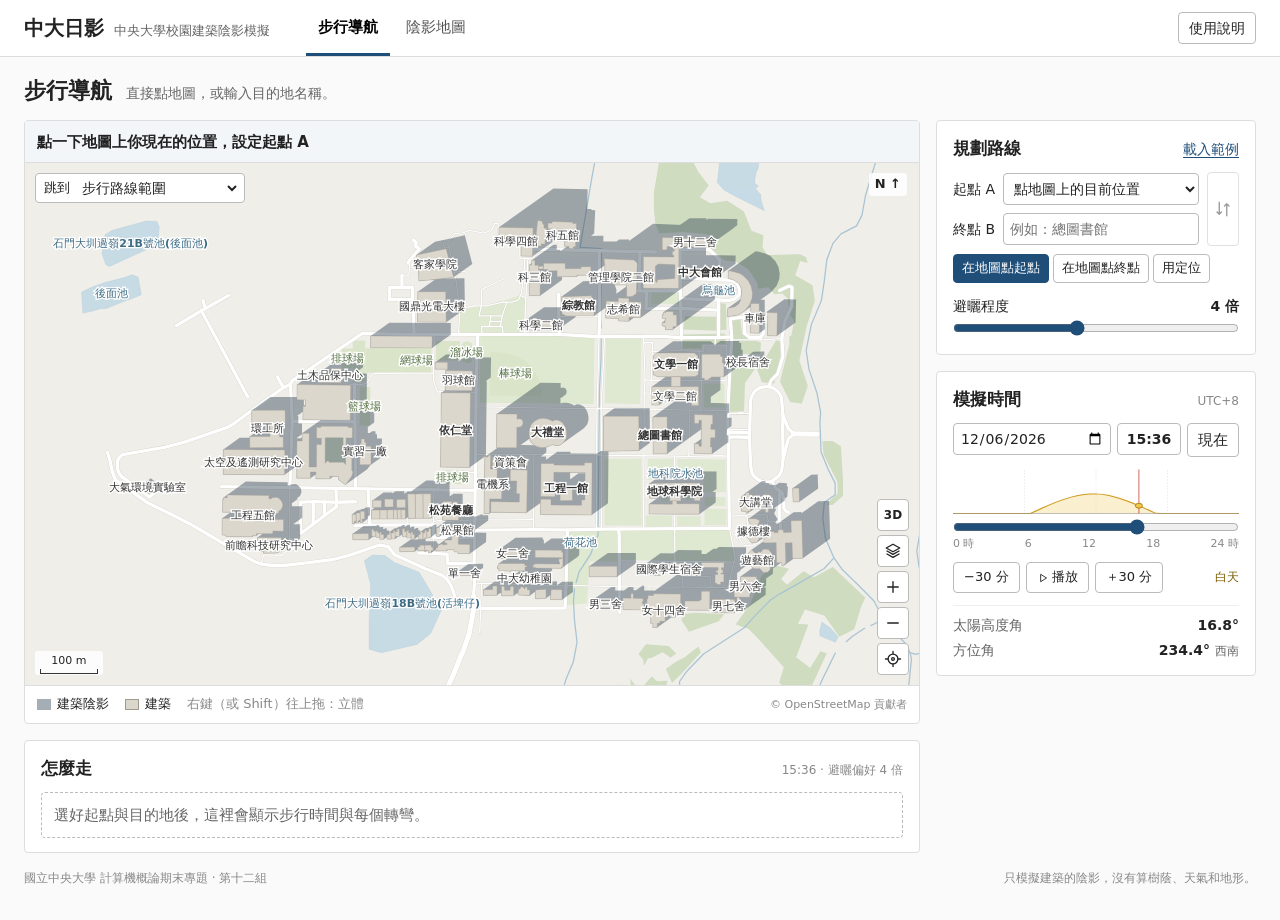
==== commit b783c31c: "改用校方樓層資料、全天遮蔭查詢、立體地圖、路網修正、介面改版" ====
--- a/index.html
+++ b/index.html
@@ -2,99 +2,215 @@
 <html lang="zh-Hant" data-engine="wasm">
 <head>
 <meta charset="utf-8"><meta name="viewport" content="width=device-width, initial-scale=1">
-<meta name="theme-color" content="#183e35"><meta name="description" content="中央大學校園建築陰影模擬、單點遮蔭查詢與避曬步行路線比較。">
-<title>中大日影 · 校園步行導航</title>
-<style>:root{color-scheme:light;--ink:#183c32;--deep:#214b3d;--muted:#596b60;--line:#d6ded0;--paper:#f5f6ef;--white:#fffef9;--lime:#dff297;--mono:"SFMono-Regular",Consolas,"Liberation Mono",monospace;--sans:"DM Sans","Noto Sans TC","PingFang TC","Microsoft JhengHei",system-ui,sans-serif}
-*{box-sizing:border-box}body{margin:0;background:var(--paper);color:var(--ink);font:16px/1.5 var(--sans)}button,input,select{font:inherit;color:inherit}button,select,input[type=range]{cursor:pointer}button{border:0;background:none}button:focus-visible,input:focus-visible,select:focus-visible,a:focus-visible,svg[tabindex]:focus-visible{outline:3px solid #da9638;outline-offset:3px}button:disabled{opacity:.43;cursor:default}[hidden]{display:none!important}.symbols{position:absolute;width:0;height:0;overflow:hidden}.ico{display:inline-block;width:20px;height:20px;fill:none;stroke:currentColor;stroke-width:1.7;stroke-linecap:round;stroke-linejoin:round;flex:none;vertical-align:middle}.sr{width:1px;height:1px;position:absolute;clip-path:inset(50%);white-space:nowrap;overflow:hidden}
-.top{background:#173d32;color:#f9faef}.topinner,main{max-width:1540px;margin:auto}.topinner{height:72px;display:flex;align-items:center;gap:clamp(32px,6vw,96px);padding:0 clamp(18px,3.3vw,58px)}.brand{display:flex;align-items:center;gap:11px}.logo{width:43px;height:43px;flex:none}.brand strong,.brand span{display:block}.brand strong{line-height:1.23;font-weight:760;font-size:22px;letter-spacing:.08em}.brand span,.smallcaps{font:600 11px/1.4 var(--mono);letter-spacing:.13em}.brand span{color:#c5d9b8;margin-top:2px}.top nav{align-self:stretch;display:flex;gap:26px}.navbtn{display:flex;align-items:center;gap:8px;color:#c3d5c9;padding:3px 1px 0;border-bottom:3px solid transparent;font-size:15px;letter-spacing:.03em;font-weight:650}.navbtn .ico{width:17px}.navbtn.active{color:var(--lime);border-bottom-color:var(--lime)}.navbtn:hover,.helpbtn:hover{color:#fff}.helpbtn{color:#e7ecdf;display:flex;align-items:center;gap:7px;margin-left:auto;font-size:14px}.helpbtn .ico{width:18px}
-main{padding:0 clamp(18px,3.3vw,58px) 15px}.heading{display:flex;align-items:flex-end;justify-content:space-between;gap:20px;padding:25px 0 19px}.local{display:flex;align-items:center;gap:8px;font-size:13px;font-weight:680;letter-spacing:.09em;color:#506c55}.local-line{display:block;width:24px;height:2px;background:#879d55}.dot{opacity:.65}h1,h2,h3,p{margin:0}h1{font-size:clamp(29px,3vw,44px);font-weight:780;letter-spacing:.015em;line-height:1.25;margin-top:5px}.heading p{font-size:15px;color:var(--muted);padding-bottom:3px}.workspace{display:grid;grid-template-columns:minmax(0,1fr) minmax(295px,337px);grid-template-areas:"map sidebar" "result sidebar";gap:16px 20px;align-items:start}.map-card,.resultcard,.plaincard,.statcard{border:1px solid var(--line);border-radius:15px;background:var(--white)}.map-card{grid-area:map;overflow:hidden}.side{grid-area:sidebar;display:flex;flex-direction:column;gap:13px}.resultcard{grid-area:result;padding:19px 22px}.smallcaps{color:#54725a;font-size:11px;letter-spacing:.09em}.resulttitle h2,.plaincard h2{display:flex;align-items:center;gap:7px;font-size:20px;line-height:1.4}.resulttitle h2 .ico{width:19px;height:19px}.resulttitle{display:flex;align-items:center;justify-content:space-between;gap:10px;margin-bottom:13px}.coordinate{font:12px/1.5 var(--mono);color:var(--muted)}
-#mapWrap{height:clamp(402px,52vh,634px);min-height:402px;position:relative;isolation:isolate;overflow:hidden;background:#e8eddf}#map{display:block;width:100%;height:100%;touch-action:none;cursor:crosshair;user-select:none}#map.dragging{cursor:grabbing}.map-area,.maptools button,.layerMenu,.scale,.mapnorth,.notice{position:absolute}.map-area{top:16px;left:16px;display:flex;align-items:center;gap:5px;padding:0 9px;background:rgba(255,254,248,.98);box-shadow:0 3px 12px #29422a1a;border:1px solid #c8d2c2;border-radius:8px;height:41px;color:#254737}.map-area .ico{width:17px;height:17px}.map-area .drop{width:14px;pointer-events:none;position:absolute;right:9px}.map-area select{appearance:none;background:none;border:0;font-size:14px;font-weight:700;padding:8px 20px 8px 1px;max-width:168px}.mapnorth{right:19px;top:16px;display:grid;justify-items:center;pointer-events:none}.mapnorth span{font:700 12px var(--mono);margin-bottom:3px}.mapnorth svg{height:30px;width:21px}.maptools{position:absolute;right:14px;bottom:15px;display:grid;gap:6px}.maptools button,.iconbutton{width:36px;height:36px;display:grid;place-items:center;background:#fffef9;border:1px solid #c6d3bf;border-radius:8px;position:static}.maptools button:hover,.iconbutton:hover,.map-area:hover{background:#f4f8e8}.maptools button[aria-expanded=true]{background:#ddecbb}.zoomgroup{overflow:hidden;border:1px solid #c6d3bf;border-radius:8px}.zoomgroup button{border:0;border-radius:0;width:34px}.zoomgroup button+button{border-top:1px solid #d4dccd}.maptools .ico{width:18px;height:18px}.layerMenu{right:58px;bottom:92px;background:var(--white);padding:12px 15px;border:1px solid #c5d2bd;border-radius:9px;box-shadow:0 4px 16px #213e3329;font-size:14px}.layerMenu strong{display:block;margin-bottom:6px}.layerMenu label{display:flex;gap:6px;align-items:center;padding:4px 0}.layerMenu input{accent-color:var(--deep)}.scale{left:16px;bottom:13px;display:grid;justify-items:center;gap:1px;background:#fbfcf2d9;border-radius:3px;padding:2px 5px}.scale span{font:11px var(--mono)}.scale b{height:5px;border:1px solid #3e5847;border-top:0;min-width:20px}.notice{z-index:2;bottom:14px;left:50%;transform:translateX(-50%);background:#173e34f4;color:white;font-size:13px;border-radius:7px;padding:7px 12px;pointer-events:none;max-width:65%;text-align:center}.mapfoot{display:flex;align-items:center;justify-content:space-between;gap:10px;padding:11px 15px;font-size:13px;min-height:42px}.legend{display:flex;gap:16px;flex-wrap:wrap}.legend>span{display:flex;align-items:center;gap:6px}.sw{display:inline-block;width:13px;height:11px;border-radius:2px}.sw.shade{background:repeating-linear-gradient(125deg,#688579 0 2px,#94a99b 2px 3px)}.sw.building{background:#f6edd6;border:1px solid #978f71}.sw.range{width:14px;height:14px;border-radius:50%;border:1.5px dashed #6e875c}.mapfoot a{color:#627364;font-size:11px;text-decoration:none;white-space:nowrap}.mapfoot a:hover{text-decoration:underline}
-.solarcard{background:#214d3e;color:#f7f8ee;border-radius:15px;padding:19px 22px 17px}.paneltitle,.datetime,.timeRow,.weightlabel,.teaserhead,.pickrow,.timeActions,.resulttitle,.compareHead{display:flex;align-items:center;justify-content:space-between;gap:8px}.over{font-size:17px;font-weight:700;display:flex;align-items:center;gap:8px}.over .ico{width:18px;height:18px;color:var(--lime)}.zone{font:12px var(--mono);color:#c6d7c8}.datetime{margin-top:15px}.datetime input{color-scheme:dark;min-width:0;width:calc(100% - 49px);background:#ffffff0b;border:1px solid #638270;border-radius:6px;color:#f4f6e9;font:14px var(--mono);height:34px;padding:3px 8px}.datetime button{color:#e7edd8;background:#ffffff0b;border:1px solid #648271;border-radius:6px;font-size:13px;padding:5px 9px;white-space:nowrap}.timeRow{margin:12px 0 0}.timeRow input{width:65%;background:transparent;border:0;color:#f7f8e9;font:550 clamp(40px,3.7vw,56px)/1.15 var(--mono);letter-spacing:-.07em;padding:0}.daybadge{font-size:12px;color:#e3efae;background:#3a5c42;border:1px solid #688351;border-radius:30px;padding:3px 8px;white-space:nowrap}.daybadge.night{color:#e4e9f5;border-color:#7a8a96;background:#425b59}
-#sunChart{width:100%;height:66px;display:block;margin:4px 0 -3px}.chartgrid{stroke:#9fbea3;opacity:.25;stroke-width:.6;stroke-dasharray:2 4;fill:none}.horizon{stroke:#9fb397;stroke-width:.7}.horizon,#dayline,#cursorline{fill:none}#dayline{stroke:#cde18b;stroke-width:1.8}#cursorline{stroke:#eafaab;stroke-width:1;stroke-dasharray:2 3}#sunDot{fill:#f0f3ba;stroke:#344f35;stroke-width:1.4}input[type=range]{display:block;width:100%;height:18px;margin:0;accent-color:#d9ec92}.ticks{display:flex;justify-content:space-between;color:#c3d5bd;font:11px var(--mono);margin-top:1px}.timeActions{margin-top:13px;gap:6px}.timeActions button{flex:1;border:1px solid #718b76;border-radius:7px;color:#f0f5e4;font-size:14px;font-weight:650;white-space:nowrap;min-height:34px;padding:4px}.timeActions button:hover,.datetime button:hover{background:#416752}.timeActions #play{color:#203d31;background:var(--lime);border-color:var(--lime);display:flex;align-items:center;justify-content:center;gap:4px}.timeActions .ico{width:13px;height:13px;stroke-width:2}
-.statcard{display:grid;grid-template-columns:1fr 1fr;padding:14px 17px}.statcard>div{position:relative}.statcard>div+div{border-left:1px solid var(--line);padding-left:16px}.statcard span{display:flex;align-items:center;gap:5px;font-size:13px;color:var(--muted)}.statcard .ico{width:16px;height:16px}.statcard strong{font:600 24px var(--mono);letter-spacing:-.055em;display:inline-block;margin-top:6px}.statcard small{font-size:12px;color:var(--muted);margin-left:3px}.plaincard{padding:17px 19px}.teaser{background:#e9eedc;border-color:#ccd9bd}.teaser h2{margin-top:4px}.teaser p,.minor{font-size:14px;line-height:1.55;color:#546954}.teaser p{margin:7px 0 12px}.teaser button{display:flex;align-items:center;justify-content:center;gap:7px;background:#fcfdf4;border:1px solid #a1b59b;color:#274e3c;font-size:14px;font-weight:650;border-radius:7px;padding:7px 12px}.teaser button:hover{background:#f5fad8}.teaser .ico{width:17px;height:17px}
-.pointTimes{display:grid;grid-template-columns:1fr 1fr;gap:10px}.pointBox{display:flex;align-items:center;justify-content:space-between;gap:8px;border-radius:7px;border:1px solid #dde3d5;padding:9px 12px;background:#f3f5ee}.pointBox.sun{background:#fbf4de;border-color:#e8dcba}.pointBox.shaded{background:#e9f0e7;border-color:#cbd9c9}.pointBox.night{background:#edf0f3;border-color:#d1d9dd}.pointBox>span:first-child{font-size:13px;color:#485c4e}.pointBox b{font:650 14px var(--mono);margin-left:4px}.condition{display:flex;gap:4px;align-items:center;font-size:15px;font-weight:680;white-space:nowrap}.condition .ico{width:17px;height:17px}.resultNote{color:var(--muted);font-size:13px;line-height:1.55;margin-top:10px}.resultNote:empty{display:none}
-#routeSetup h2{font-size:17px}.routeFields{display:grid;grid-template-columns:42px minmax(0,1fr) 31px;grid-template-rows:36px 36px;gap:6px;align-items:center;margin:12px 0 8px}.routeFields label{font-size:13px;color:var(--muted)}.routeFields select{padding:4px 6px;background:#f8f9f1;border:1px solid var(--line);border-radius:5px;font-size:14px;min-width:0;width:100%;height:34px}.routeFields label[for=end]{grid-column:1;grid-row:2}.routeFields #end{grid-column:2;grid-row:2}.routeFields #swap{grid-column:3;grid-row:1 / 3;width:30px;height:35px}.pickrow{justify-content:flex-start}.pickrow button{font-size:13px;padding:4px 8px;border:1px solid var(--line);border-radius:5px}.pickrow button.active{background:var(--deep);color:white}.weightlabel{margin:13px 0 3px;font-size:14px}.weightlabel b{color:var(--deep)}#weight{accent-color:#3d7254}.minor{font-size:13px;margin-top:5px}.compareGrid{display:grid;grid-template-columns:1fr 1fr;gap:10px}.compareBox{background:#f5f4eb;border:1px solid #dfdccb;border-radius:8px;padding:12px}.compareBox.cool{background:#e9f1e4;border-color:#cadac3}.compareHead{justify-content:flex-start;font-weight:700;font-size:15px}.lineSample{width:23px;border-top:3px dashed #b76e25}.cool .lineSample{border-top:3px solid #087768}.compareBox strong{display:block;font:650 23px var(--mono);margin:6px 0 2px;letter-spacing:-.04em}.compareBox small{font-size:12px;color:var(--muted)}.compareBox p{font-size:13px}
-footer{display:flex;justify-content:space-between;gap:12px;margin:17px 0;color:#657563;font-size:12px}dialog{color:var(--ink);border:1px solid var(--line);border-radius:16px;background:var(--white);padding:25px;max-width:min(560px,90vw);max-height:84vh;box-shadow:0 12px 50px #11291f55}dialog::backdrop{background:#122e27a6}dialog h2{font-size:25px;margin:5px 32px 10px 0}dialog section{border-top:1px solid var(--line);padding:12px 0 2px;margin-top:11px}dialog h3{font-size:16px;margin-bottom:4px}dialog p,dialog a{font-size:14px}dialog a{color:#33664a}dialog p+p{margin-top:6px}#closeHelp{position:absolute;right:15px;top:15px}
-@media(min-width:1500px){.workspace{grid-template-columns:minmax(0,1fr) 355px}}
-@media(max-width:930px){.workspace{grid-template-columns:minmax(0,1fr) 290px;gap:13px}.solarcard,.plaincard{padding:16px}.legend{gap:9px}.mapfoot{flex-wrap:wrap;padding:8px 11px}.topinner{gap:30px}.pointBox{flex-direction:column;align-items:flex-start}.coordinate{font-size:11px}.heading p{font-size:14px}}
-@media(max-width:720px){.topinner{height:61px;padding:0 14px;gap:16px}.brand{gap:6px}.brand strong{font-size:18px}.brand span{font-size:9px}.logo{width:35px;height:35px}.top nav{gap:14px}.navbtn{font-size:14px;gap:3px}.navbtn .ico{display:none}.helpbtn{padding:5px}.helpbtn span{display:none}.helpbtn .ico{width:21px;height:21px}main{padding:0 12px 15px}.heading{padding:16px 2px 12px;align-items:center}.heading p{display:none}h1{font-size:29px}.local{font-size:12px}.workspace{grid-template-columns:1fr;grid-template-areas:"map" "result" "sidebar";gap:11px}.side{gap:10px}#mapWrap{height:46vh;min-height:285px;max-height:480px}.mapfoot{min-height:33px}.map-area{top:10px;left:10px;height:36px}.mapnorth{right:12px;top:10px}.maptools{right:9px;bottom:9px}.map-card,.resultcard,.plaincard,.statcard,.solarcard{border-radius:12px}.resultcard{padding:13px}.resulttitle{margin-bottom:9px}.resulttitle h2{font-size:17px}.pointBox{flex-direction:row;align-items:center;padding:7px}.pointBox>span:first-child{font-size:11px}.pointBox b{display:block;margin-left:0}.condition{font-size:14px}.condition .ico{width:14px}.coordinate{max-width:95px;text-align:right}.solarcard{padding:16px 18px}.timeRow input{font-size:44px}.mapfoot a{font-size:10px}.legend{font-size:12px}footer{flex-direction:column;gap:3px}.route-on .workspace{grid-template-areas:"map" "sidebar" "result"}.route-on #routeSetup{order:-1}.ticks,.zone{font-size:12px}.layerMenu{bottom:77px}.compareBox{padding:9px}}
+<meta name="theme-color" content="#ffffff"><meta name="description" content="中央大學校園建築陰影模擬、單點遮蔭查詢與避曬步行路線比較。">
+<title>中大日影｜中央大學校園陰影地圖</title>
+<style>/* 中大日影：樣式盡量簡單，像一張校園地圖工具，而不是儀表板 */
+:root{color-scheme:light;--ink:#222;--muted:#666;--line:#ddd;--bg:#fafafa;--white:#fff;--accent:#1f4e79;--sun:#f3d27a;--shade:#3f5569;--red:#c0392b;
+  --sans:"Noto Sans TC","PingFang TC","Microsoft JhengHei","Heiti TC",system-ui,sans-serif}
+*{box-sizing:border-box}
+body{margin:0;background:var(--bg);color:var(--ink);font:15px/1.6 var(--sans)}
+button,input,select{font:inherit;color:inherit}
+button,select,input[type=range]{cursor:pointer}
+button{border:1px solid #bbb;background:#fff;border-radius:4px;padding:4px 10px}
+button:hover{background:#f1f1f1}
+button:focus-visible,input:focus-visible,select:focus-visible,a:focus-visible,svg[tabindex]:focus-visible{outline:2px solid var(--accent);outline-offset:2px}
+button:disabled{opacity:.45;cursor:default}
+[hidden]{display:none!important}
+h1,h2,h3,p{margin:0}
+.symbols{position:absolute;width:0;height:0;overflow:hidden}
+.ico{display:inline-block;width:18px;height:18px;fill:none;stroke:currentColor;stroke-width:1.8;stroke-linecap:round;stroke-linejoin:round;vertical-align:middle}
+.sr{width:1px;height:1px;position:absolute;clip-path:inset(50%);white-space:nowrap;overflow:hidden}
+.textbtn{border:0;background:none;padding:0;color:var(--accent);text-decoration:underline;text-underline-offset:3px;font-size:14px}
+.textbtn:hover{background:none;color:#123553}
+
+/* 頂部 */
+.top{background:#fff;border-bottom:1px solid var(--line)}
+.topinner,main{max-width:1440px;margin:auto}
+.topinner{height:56px;display:flex;align-items:center;gap:36px;padding:0 24px}
+.brand{display:flex;align-items:baseline;gap:10px}
+.brand strong{font-size:20px;font-weight:700}
+.brand span{font-size:13px;color:var(--muted)}
+.top nav{align-self:stretch;display:flex;gap:4px}
+.navbtn{border:0;border-radius:0;background:none;padding:0 12px;border-bottom:3px solid transparent;color:#555;font-size:15px}
+.navbtn:hover{background:none;color:#000}
+.navbtn.active{color:#000;font-weight:700;border-bottom-color:var(--accent)}
+.helpbtn{margin-left:auto;font-size:14px}
+
+/* 版面 */
+main{padding:0 24px 16px}
+.heading{display:flex;align-items:baseline;gap:14px;padding:16px 0 12px;flex-wrap:wrap}
+h1{font-size:22px;font-weight:700}
+.heading p{color:var(--muted);font-size:14px}
+.workspace{display:grid;grid-template-columns:minmax(0,1fr) 320px;grid-template-areas:"map sidebar" "result sidebar";gap:16px;align-items:start}
+.map-card{grid-area:map;background:#fff;border:1px solid var(--line);border-radius:4px;overflow:hidden}
+.side{grid-area:sidebar;display:flex;flex-direction:column;gap:16px}
+.panel,.resultcard{background:#fff;border:1px solid var(--line);border-radius:4px;padding:14px 16px}
+.resultcard{grid-area:result}
+.panelhead,.resulttitle{display:flex;align-items:baseline;justify-content:space-between;gap:10px;margin-bottom:10px}
+.panel h2,.resulttitle h2{font-size:17px;font-weight:700}
+.coordinate,.zone{font-size:12px;color:#888;font-variant-numeric:tabular-nums}
+
+/* 地圖 */
+#mapWrap{height:clamp(420px,58vh,660px);position:relative;overflow:hidden;background:#efeee9}
+#map{display:block;width:100%;height:100%;touch-action:none;cursor:crosshair;user-select:none}
+#map.dragging{cursor:grabbing}
+.map-area,.maptools,.layerMenu,.scale,.mapnorth,.notice{position:absolute}
+.map-area{top:10px;left:10px;display:flex;align-items:center;gap:6px;background:#fff;border:1px solid #bbb;border-radius:4px;padding:2px 4px 2px 8px;font-size:13px}
+.map-area select{border:0;background:none;font-size:14px;padding:3px 2px;max-width:170px}
+.mapnorth{right:12px;top:10px;font-size:13px;font-weight:700;background:#ffffffd9;padding:1px 6px;border-radius:3px;pointer-events:none}
+.maptools{right:10px;bottom:10px;display:grid;gap:4px}
+.maptools button{width:32px;height:32px;padding:0;display:grid;place-items:center}
+.maptools button[aria-expanded=true]{background:#e8e8e8}
+.iconbutton{width:32px;height:32px;padding:0;display:grid;place-items:center}
+.layerMenu{right:50px;bottom:80px;background:#fff;padding:8px 12px;border:1px solid #bbb;border-radius:4px;font-size:14px;z-index:3}
+.layerMenu label{display:flex;gap:6px;align-items:center;padding:2px 0}
+.scale{left:10px;bottom:10px;display:grid;justify-items:center;background:#ffffffd9;border-radius:3px;padding:1px 5px}
+.scale span{font-size:11px}
+.scale b{height:5px;border:1px solid #333;border-top:0;min-width:20px}
+.notice{z-index:4;bottom:12px;left:50%;transform:translateX(-50%);background:#333;color:#fff;font-size:13px;border-radius:4px;padding:6px 12px;pointer-events:none;max-width:70%;text-align:center}
+.mapfoot{display:flex;align-items:center;justify-content:space-between;gap:10px;padding:8px 12px;font-size:13px;border-top:1px solid var(--line)}
+.legend{display:flex;gap:16px;flex-wrap:wrap}
+.legend>span{display:flex;align-items:center;gap:6px}
+.sw{display:inline-block;width:14px;height:11px}
+.sw.shade{background:#2c3e506b}
+.sw.building{background:#dcd7cc;border:1px solid #a09a8c}
+.sw.range{width:13px;height:13px;border-radius:50%;border:1.5px dashed #7a7a7a}
+.sw.activePath{height:0;width:19px;border-top:4px solid #1f6fb2}
+.mapfoot a{color:#888;font-size:11px;text-decoration:none;white-space:nowrap}
+.mapfoot a:hover{text-decoration:underline}
+.navBar{display:flex;align-items:center;gap:9px;min-height:42px;padding:8px 12px;background:#f3f6f9;border-bottom:1px solid var(--line)}
+.navBar strong{font-size:15px}
+.navBar button{margin-left:auto}
+.mapActions{position:absolute;left:10px;bottom:40px;z-index:3;padding:8px 10px;background:#fff;border:1px solid #999;border-radius:4px}
+.mapActions div{display:flex;justify-content:space-between;align-items:center;gap:12px;margin-bottom:6px}
+.mapActions strong{font-size:14px}
+.mapActions button{font-size:13px}
+.mapActions #fromHere{background:var(--accent);border-color:var(--accent);color:#fff}
+.mapActions #toHere{margin-left:4px}
+.mapActions #closeActions{border:0;font-size:18px;line-height:1;padding:0 4px}
+
+#map3d{position:absolute;inset:0;width:100%;height:100%;display:none;pointer-events:none}
+.three #map3d{display:block}
+.three .scale{display:none}
+.maptools .btn3d{font-size:12px;font-weight:700}
+.hint3d{color:#888}
+@media(hover:none){.hint3d{display:none}}
+.maptools .btn3d[aria-pressed=true]{background:var(--accent);border-color:var(--accent);color:#fff}
+.mapnorth{transition:none}
+
+/* 時間面板 */
+.datetime{display:grid;grid-template-columns:1fr 64px auto;gap:6px}
+.datetime input{min-width:0;height:32px;border:1px solid #bbb;border-radius:4px;padding:2px 6px;font-size:14px;font-variant-numeric:tabular-nums;background:#fff}
+#clock{text-align:center;font-weight:700}
+#sunChart{width:100%;height:52px;display:block;margin:10px 0 0}
+.chartgrid{stroke:#ccc;stroke-width:.6;stroke-dasharray:2 3;fill:none}
+.horizon{stroke:#999;stroke-width:.8;fill:none}
+#dayline{fill:none;stroke:#d39b1f;stroke-width:1.6}
+#cursorline{fill:none;stroke:var(--red);stroke-width:1}
+#sunDot{fill:#f3c64a;stroke:#9a6b00;stroke-width:1}
+input[type=range]{display:block;width:100%;margin:0;accent-color:var(--accent)}
+.ticks{display:flex;justify-content:space-between;color:#888;font-size:11px}
+.timeActions{display:flex;align-items:center;gap:6px;margin-top:10px}
+.timeActions button{font-size:13px;display:flex;align-items:center;gap:3px}
+.timeActions .ico{width:12px;height:12px}
+.daybadge{margin-left:auto;font-size:12px;color:#7a5a00}
+.daybadge.night{color:#555}
+.sunfacts{margin:12px 0 0;border-top:1px solid #eee;padding-top:8px;display:grid;gap:2px}
+.sunfacts div{display:flex;justify-content:space-between;gap:8px;font-size:14px}
+.sunfacts dt{color:var(--muted)}
+.sunfacts dd{margin:0;font-weight:600;font-variant-numeric:tabular-nums}
+.sunfacts small{color:var(--muted);font-weight:400}
+.teaser{font-size:14px;color:var(--muted);padding:0 2px}
+
+/* 路線 */
+.routeFields{display:grid;grid-template-columns:auto minmax(0,1fr) 32px;grid-template-rows:34px 34px;gap:6px 8px;align-items:center;margin-bottom:8px}
+.routeFields label{font-size:14px;white-space:nowrap}
+.routeFields select,.destSearch input{width:100%;min-width:0;height:32px;border:1px solid #bbb;border-radius:4px;background:#fff;font-size:14px;padding:2px 6px}
+.routeFields label[for=end]{grid-column:1;grid-row:2}
+.destSearch{grid-column:2;grid-row:2;min-width:0;position:relative}
+.routeFields #swap{grid-column:3;grid-row:1 / 3;height:100%}
+.placeOptions{position:absolute;left:0;top:calc(100% + 2px);z-index:6;width:max(100%,205px);max-height:220px;overflow:auto;border:1px solid #999;border-radius:4px;background:#fff}
+.placeOptions button,.noMatches{width:100%;display:block;text-align:left;font-size:14px;padding:6px 8px;border:0;border-radius:0}
+.placeOptions button:hover,.placeOptions button[aria-selected=true]{background:#e8eef4}
+.noMatches{color:var(--muted)}
+.pickrow{display:flex;flex-wrap:wrap;gap:4px}
+.pickrow button{font-size:13px;padding:3px 8px}
+.pickrow button.active{background:var(--accent);border-color:var(--accent);color:#fff}
+.weightlabel{display:flex;justify-content:space-between;margin:12px 0 2px;font-size:14px}
+.minor{font-size:13px;color:var(--muted);margin-top:4px}
+#snapNote{font-size:12px}
+.routeTools:not(:has(button:not([hidden]))){display:none}
+#gpsMessage{border-left:3px solid #bbb;padding:2px 8px}
+.compareGrid{display:grid;grid-template-columns:1fr 1fr;gap:10px}
+.compareBox{display:block;text-align:left;background:#fff;border:1px solid #ccc;border-radius:4px;padding:10px 12px}
+.compareBox[aria-pressed=true]{border:2px solid #1f6fb2;padding:9px 11px}
+.compareHead{display:flex;align-items:center;gap:8px;font-weight:700}
+.lineSample{width:22px;border-top:3px dashed #8a8a8a}
+.compareBox[aria-pressed=true] .lineSample{border-top:4px solid #1f6fb2}
+.compareBox strong{display:block;font-size:22px;margin:4px 0 0;font-variant-numeric:tabular-nums}
+.compareBox small,.compareBox .walkDistance{display:block}
+.compareBox small,.compareBox .cost{font-size:12px;color:var(--muted)}
+.compareBox p{font-size:13px}
+.walkDistance{font-size:14px}
+.routePrompt{border:1px dashed #bbb;border-radius:4px;padding:10px 12px;color:var(--muted)}
+#walkGuide{border-top:1px solid var(--line);margin-top:12px;padding-top:10px}
+.walkHead{display:flex;justify-content:space-between;align-items:baseline;gap:8px;flex-wrap:wrap}
+.walkHead h3{font-size:16px}
+.walkHead span{font-size:12px;color:var(--muted)}
+#walkList{padding-left:22px;margin:6px 0 0}
+#walkList li{font-size:14px;padding:3px 0}
+
+/* 單點／建築遮蔭結果 */
+.pointTimes{display:grid;grid-template-columns:1fr 1fr;gap:8px}
+.pointTimes:empty{display:none}
+.pointBox{display:flex;align-items:center;justify-content:space-between;gap:8px;border:1px solid #ddd;border-radius:4px;padding:6px 10px;font-size:14px}
+.pointBox.sun{background:#fdf6e3}
+.pointBox.shaded{background:#eef1f4}
+.pointBox.night{background:#f2f2f2}
+.pointBox b{margin-left:4px;font-variant-numeric:tabular-nums}
+.condition{display:flex;gap:4px;align-items:center;font-weight:700}
+.condition .ico{width:16px;height:16px}
+.resultNote{color:var(--muted);font-size:13px;margin-top:8px}
+.resultNote:empty{display:none}
+.dayChart{margin-top:10px}
+.dayHead{display:flex;justify-content:space-between;font-size:12px;color:var(--muted);margin:0 80px 4px 52px}
+.dayHead span:nth-child(2){color:var(--ink);font-weight:700;font-size:13px}
+.dayRow{display:grid;grid-template-columns:44px 1fr 72px;align-items:center;gap:8px;margin-top:6px}
+.dayLabel{font-size:14px;font-weight:700}
+.dayStrip{width:100%;height:22px;display:block;cursor:pointer;border:1px solid #ccc}
+.dayTotal{font-size:14px;font-variant-numeric:tabular-nums;text-align:right;white-space:nowrap}
+.daySpans{font-size:12px;color:var(--muted);margin:2px 80px 0 52px}
+.dayTicks{position:relative;height:16px;margin:2px 80px 0 52px;font-size:11px;color:#888}
+.dayTicks span{position:absolute;transform:translateX(-50%)}
+
+footer{display:flex;justify-content:space-between;gap:12px;margin:16px 0;color:#888;font-size:12px}
+dialog{color:var(--ink);border:1px solid #999;border-radius:4px;background:#fff;padding:22px;max-width:min(560px,90vw);max-height:84vh}
+dialog::backdrop{background:#0006}
+dialog h2{font-size:20px;margin:0 36px 6px 0}
+dialog section{border-top:1px solid var(--line);padding:10px 0 2px;margin-top:10px}
+dialog h3{font-size:15px;margin-bottom:3px}
+dialog p,dialog a{font-size:14px}
+dialog a{color:var(--accent)}
+dialog p+p{margin-top:6px}
+#closeHelp{position:absolute;right:14px;top:14px}
+
+@media(max-width:900px){.workspace{grid-template-columns:minmax(0,1fr) 280px}}
+@media(max-width:720px){
+  .topinner{height:auto;min-height:52px;padding:6px 12px;gap:12px;flex-wrap:wrap}
+  .brand span{display:none}
+  main{padding:0 10px 12px}
+  .heading p{font-size:13px}
+  .workspace{grid-template-columns:1fr;grid-template-areas:"map" "result" "sidebar";gap:10px}
+  #mapWrap{height:48vh;min-height:300px}
+  .route-on .workspace{display:flex;flex-direction:column;align-items:stretch}
+  .route-on .side{display:contents}
+  .route-on #routeSetup{order:0}.route-on .map-card{order:1}.route-on #routeResult{order:2}.route-on .solarcard{order:3}
+  footer{flex-direction:column;gap:2px}
+  .dayHead,.daySpans,.dayTicks{margin-left:52px;margin-right:0}
+  .dayRow{grid-template-columns:44px 1fr}
+  .dayTotal{grid-column:2;text-align:left;font-size:13px;margin-top:-4px}
+}
 @media(prefers-reduced-motion:reduce){*{scroll-behavior:auto!important}}
-
-.statcard .caststat{grid-column:1 / -1;display:flex;align-items:center;gap:6px;border-top:1px solid var(--line);margin-top:10px;padding-top:9px;color:var(--muted);font-size:13px}.caststat b{margin-left:auto;color:var(--ink);font-size:14px}
-#routeSetup header{display:flex;align-items:center;justify-content:space-between;gap:7px}#demoRoute{color:#3a694b;text-decoration:underline;text-underline-offset:3px;font-size:13px}.pickrow{flex-wrap:wrap}.pickrow #clearRoute{border:0;color:#566a58;font-size:12px}
-#snapNote{font-size:12px}.compareBox .cost{margin-top:3px;font-size:12px;color:#50654f}.routePrompt{background:#edf2e5;border:1px dashed #b6c9aa;border-radius:8px;padding:12px 15px;color:#365c43}
-
-.navBar {
-    display:flex; align-items:center; gap:9px; min-height:48px; padding:9px 15px;
-    color:#244b3b; background:#e9f1db; border-bottom:1px solid #cbd9be;
-}
-.navBar strong {font-size:15px; font-weight:680;}
-.navBar .ico {width:18px; height:18px;}
-.navBar button {margin-left:auto; flex:none; color:white; background:var(--deep); border-radius:6px; padding:4px 10px; font-size:13px;}
-.sw.activePath {height:0; width:19px; border-top:4px solid #13735a;}
-.mapActions {
-    position:absolute; left:14px; bottom:40px; z-index:3; max-width:calc(100% - 70px); padding:10px;
-    background:var(--white); border:1px solid #a5ba9e; border-radius:10px; box-shadow:0 4px 16px #213e3329;
-}
-.mapActions div {display:flex; justify-content:space-between; align-items:center; gap:12px; margin-bottom:7px;}
-.mapActions strong {font-size:14px;}
-.mapActions button {padding:5px 9px; border-radius:6px; font-size:13px;}
-.mapActions #fromHere {color:white; background:var(--deep);}
-.mapActions #toHere {border:1px solid #b3c4a8; margin-left:4px;}
-.mapActions #closeActions {font:19px/1 var(--sans); padding:2px 4px;}
-.routeFields {grid-template-columns:auto minmax(0,1fr) 31px;}
-.routeFields label {white-space:nowrap; font-weight:650;}
-.stopBadge {display:inline-grid;place-items:center;width:18px;height:18px;color:white;background:#245342;border-radius:50%;font:700 11px/1 var(--sans);}
-.stopBadge.dest {background:#985c2e;}
-.destSearch {grid-column:2;grid-row:2;min-width:0;position:relative;}
-.destSearch input {width:100%;min-width:0;height:34px;border:1px solid var(--line);border-radius:5px;background:#fffefb;font-size:14px;padding:5px 7px;}
-.destSearch input::placeholder {color:#586b5e;}
-.placeOptions {
-    position:absolute; left:0; top:calc(100% + 3px); z-index:6; width:max(100%,205px); max-width:calc(100vw - 110px);
-    max-height:220px; overflow:auto; padding:4px; border:1px solid #9db49b; border-radius:7px;
-    background:var(--white); box-shadow:0 5px 16px #29452d24;
-}
-.placeOptions button,.noMatches {width:100%;display:block;text-align:left;font-size:14px;padding:7px 8px;}
-.placeOptions button {border-radius:4px;}
-.placeOptions button:hover,.placeOptions button[aria-selected=true] {background:#e4edda;}
-.noMatches {color:var(--muted);}
-.pickrow {gap:4px;}
-.pickrow button {padding:5px 7px;}
-.pickrow .ico {width:14px;height:14px;margin-right:3px;}
-.routeTools:not(:has(button:not([hidden]))) {display:none;}
-#clearRoute {font-size:12px;text-decoration:underline;text-underline-offset:3px;color:var(--muted);padding:5px 0 0;}
-#gpsMessage {border-left:3px solid #a5b980;padding:3px 7px;}
-.compareBox {display:block;text-align:left;background:#f6f6ee;border-color:#d7ddcf;}
-.compareBox[aria-pressed=true] {background:#e8f1e5;border-color:#6d9476;box-shadow:inset 3px 0 #397454;}
-.compareBox:hover {border-color:#698f6b;}
-.compareBox .lineSample {border-top:3px dashed #965c2a;}
-.compareBox[aria-pressed=true] .lineSample {border-top:4px solid #13735a;}
-.compareBox strong {font:700 clamp(19px,2vw,27px)/1.3 var(--sans);}
-.compareBox small,.compareBox .walkDistance {display:block;}
-.walkDistance {font-size:14px;font-weight:620;}
-#walkGuide {border-top:1px solid var(--line);margin-top:13px;padding-top:12px;scroll-margin-top:12px;}
-.walkHead {display:flex;justify-content:space-between;align-items:baseline;gap:8px;flex-wrap:wrap;}
-.walkHead h3 {font-size:17px;}
-.walkHead span {font-size:12px;color:var(--muted);}
-#walkList {list-style:none;counter-reset:walk;padding:0;margin:8px 0 0;}
-#walkList li {display:flex;align-items:baseline;gap:9px;font-size:14px;padding:5px 0;}
-#walkList li::before {
-    counter-increment:walk;content:counter(walk);display:inline-grid;place-items:center;flex:none;width:22px;height:22px;
-    font:650 12px/1 var(--mono);background:#e5ecdd;color:#36553e;border-radius:50%;
-}
-@media(min-width:721px){.route-on .workspace {grid-template-rows:auto 1fr;}}
-@media(max-width:720px){
-    .route-on .workspace {display:flex;flex-direction:column;align-items:stretch;}
-    .route-on .side {display:contents;}
-    .route-on #routeSetup {order:0;}
-    .route-on .map-card {order:1;}
-    .route-on #routeResult {order:2;}
-    .route-on .solarcard {order:3;}
-    .route-on .statcard {order:4;}
-    .navBar {padding:7px 10px;min-height:40px;}
-    .navBar strong {font-size:14px;}
-    #routeSetup {padding:12px 14px;}
-}
 </style>
 </head><body class="route-on">
 <svg class="symbols" aria-hidden="true"><defs>
@@ -120,65 +236,59 @@
 <symbol id="i-swap" viewBox="0 0 24 24"><path d="M7 3v16m-3-3 3 3 3-3m7 5V5m-3 3 3-3 3 3"/></symbol>
 </defs></svg>
 <header class="top"><div class="topinner">
-<div class="brand"><svg viewBox="0 0 44 44" class="logo" aria-hidden="true"><rect width="44" height="44" rx="12" fill="#dff297"/><circle cx="30" cy="12.5" r="4.5" fill="#1e493e"/><path d="m8 29 9-14 6 9 3-4 10 13H8z" fill="#1e493e"/><path d="m14 32 7-9 3 4" fill="none" stroke="#dff297" stroke-width="1.6"/></svg><div><strong>中大日影</strong><span>SHADE ATLAS</span></div></div>
-<nav aria-label="地圖模式"><button class="navbtn active" id="navRoute" aria-pressed="true"><svg class="ico"><use href="#i-way"/></svg>步行導航</button><button class="navbtn" id="navPoint" aria-pressed="false"><svg class="ico"><use href="#i-layers"/></svg>陰影地圖</button></nav>
-<button class="helpbtn" id="help"><svg class="ico"><use href="#i-help"/></svg><span>使用說明</span></button>
+<div class="brand"><strong>中大日影</strong><span>中央大學校園建築陰影模擬</span></div>
+<nav aria-label="地圖模式"><button class="navbtn active" id="navRoute" aria-pressed="true">步行導航</button><button class="navbtn" id="navPoint" aria-pressed="false">陰影地圖</button></nav>
+<button class="helpbtn" id="help">使用說明</button>
 </div></header>
 <main>
-<div class="heading"><div><div class="local"><span class="local-line"></span>國立中央大學<span class="dot">·</span>桃園中壢</div><h1>校園步行導航</h1></div><p id="headHint">直接點地圖，或輸入目的地名稱。</p></div>
+<div class="heading"><h1>校園步行導航</h1><p id="headHint">直接點地圖，或輸入目的地名稱。</p></div>
 <div class="workspace">
 <section class="map-card" aria-label="互動式校園地圖">
-<div id="navBar" class="navBar"><svg class="ico"><use href="#i-pin"/></svg><strong id="navInstruction" role="status">先點一下地圖上你現在的位置</strong><button id="viewSteps" hidden>看走法</button></div>
+<div id="navBar" class="navBar"><strong id="navInstruction" role="status">先點一下地圖上你現在的位置</strong><button id="viewSteps" hidden>看走法</button></div>
 <div id="mapWrap"><svg id="map" tabindex="0" role="application" aria-label="校園互動地圖，可點選位置、用方向鍵平移、加減鍵縮放，Enter 選取畫面中心" preserveAspectRatio="xMidYMid meet">
-<defs>
-<pattern id="mapGrid" width="40" height="40" patternUnits="userSpaceOnUse"><path d="M40 0H0V40" fill="none" stroke="#c4ceb9" stroke-width=".42" opacity=".68"/></pattern>
-<pattern id="woodTexture" width="7" height="7" patternUnits="userSpaceOnUse"><rect width="7" height="7" fill="#c9dbb9"/><circle cx="2" cy="2" r=".48" fill="#a8c297"/><circle cx="5.5" cy="5" r=".42" fill="#a8c297"/></pattern>
-<pattern id="shadeTexture" width="24" height="24" patternUnits="userSpaceOnUse" patternTransform="rotate(35)"><rect width="24" height="24" fill="#748f81"/><path d="M0 0V24" stroke="#557565" stroke-width="6"/></pattern>
-</defs>
-<rect x="-9000" y="-9000" width="18000" height="18000" fill="#e8eddf"/><rect x="-9000" y="-9000" width="18000" height="18000" fill="url(#mapGrid)"/>
-<g id="land"></g><g id="streets"></g><g id="shadowGroup" opacity=".73"><path id="shadow" transform="scale(.1)" fill="url(#shadeTexture)" fill-rule="nonzero"/></g><g id="footprints"></g><g id="studyCircle"></g><g id="routeLines"></g><g id="mapLabels" pointer-events="none"></g><g id="mapMarks" pointer-events="none"></g>
+<rect x="-9000" y="-9000" width="18000" height="18000" fill="#efeee9"/>
+<g id="land"></g><g id="streets"></g><g id="shadowGroup" opacity=".42"><path id="shadow" transform="scale(.1)" fill="#2c3e50" fill-rule="nonzero"/></g><g id="footprints"></g><g id="studyCircle"></g><g id="routeLines"></g><g id="mapLabels" pointer-events="none"></g><g id="mapMarks" pointer-events="none"></g>
 </svg>
-<div class="map-area selectwrap"><svg class="ico"><use href="#i-pin"/></svg><select id="area" aria-label="選擇示範區域"></select><svg class="ico drop"><use href="#i-chevron"/></svg></div>
-<div class="mapnorth" aria-label="北方朝上"><span>N</span><svg viewBox="0 0 28 36" aria-hidden="true"><path d="M14 1 24 30 14 24Z" fill="#283f38"/><path d="M14 1 4 30 14 24Z" fill="#fafbf5" stroke="#283f38" stroke-width="1.3"/></svg></div>
-<div class="maptools"><button id="layersB" title="地圖圖層" aria-label="地圖圖層" aria-expanded="false"><svg class="ico"><use href="#i-layers"/></svg></button><div class="zoomgroup"><button id="zoomIn" aria-label="放大地圖" title="放大"><svg class="ico"><use href="#i-plus"/></svg></button><button id="zoomOut" aria-label="縮小地圖" title="縮小"><svg class="ico"><use href="#i-minus"/></svg></button></div><button id="recenter" title="回到目前示範區或路線" aria-label="回到目前示範區或路線"><svg class="ico"><use href="#i-focus"/></svg></button></div>
-<div class="layerMenu" id="layerMenu" hidden><strong>地圖圖層</strong><label><input type="checkbox" id="showShade" checked>建築陰影</label><label><input type="checkbox" id="showArea" checked>100 公尺示範圈</label><label><input type="checkbox" id="showLabels" checked>地名標示</label></div>
+<div class="map-area"><label for="area">跳到</label><select id="area" aria-label="選擇區域"></select></div>
+<div class="mapnorth" id="north" aria-label="指北">N ↑</div><canvas id="map3d" aria-hidden="true"></canvas>
+<div class="maptools"><button id="view3d" class="btn3d" title="切換立體檢視" aria-pressed="false">3D</button><button id="layersB" title="地圖圖層" aria-label="地圖圖層" aria-expanded="false"><svg class="ico"><use href="#i-layers"/></svg></button><button id="zoomIn" aria-label="放大地圖" title="放大"><svg class="ico"><use href="#i-plus"/></svg></button><button id="zoomOut" aria-label="縮小地圖" title="縮小"><svg class="ico"><use href="#i-minus"/></svg></button><button id="recenter" title="回到預設範圍" aria-label="回到預設範圍"><svg class="ico"><use href="#i-focus"/></svg></button></div>
+<div class="layerMenu" id="layerMenu" hidden><label><input type="checkbox" id="showShade" checked>建築陰影</label><label><input type="checkbox" id="showArea" checked>100 公尺範圍圈</label><label><input type="checkbox" id="showLabels" checked>地名</label></div>
 <div class="scale"><span id="scaleLabel">50 m</span><b id="scaleBar"></b></div><div class="notice" id="notice" role="status" hidden></div>
 <div id="mapActions" class="mapActions" hidden><div><strong id="actionName">這個位置</strong><button id="closeActions" aria-label="關閉地點選項">×</button></div><button id="fromHere">從這裡出發</button><button id="toHere">走到這裡</button></div>
 </div>
-<div class="mapfoot"><div class="legend"><span id="navLegend" hidden><i class="sw activePath"></i>所選路線</span><span><i class="sw shade"></i>建築陰影</span><span><i class="sw building"></i>建築</span><span id="rangeLegend"><i class="sw range"></i>示範圈 100 m</span></div><a href="https://www.openstreetmap.org/copyright" target="_blank" rel="noopener">© OpenStreetMap</a></div>
+<div class="mapfoot"><div class="legend"><span id="navLegend" hidden><i class="sw activePath"></i>所選路線</span><span><i class="sw shade"></i>建築陰影</span><span><i class="sw building"></i>建築</span><span id="rangeLegend"><i class="sw range"></i>100 m 範圍</span><span class="hint3d">右鍵（或 Shift）往上拖：立體</span></div><a href="https://www.openstreetmap.org/copyright" target="_blank" rel="noopener">© OpenStreetMap 貢獻者</a></div>
 </section>
 <aside class="side">
-<section id="routeSetup" class="plaincard"><header><h2><svg class="ico"><use href="#i-way"/></svg>規劃我的路線</h2><button id="demoRoute">載入範例</button></header>
+<section id="routeSetup" class="panel"><div class="panelhead"><h2>規劃路線</h2><button id="demoRoute" class="textbtn">載入範例</button></div>
 <div class="routeFields">
-<label for="start"><b class="stopBadge">A</b> 起點</label><select id="start" aria-label="起點 A"></select>
-<label for="end"><b class="stopBadge dest">B</b> 終點</label>
-<div class="destSearch"><input type="search" id="end" role="combobox" aria-label="搜尋目的地" aria-controls="placeOptions" aria-autocomplete="list" aria-expanded="false" placeholder="我要去哪？例如總圖書館" autocomplete="off"><div id="placeOptions" class="placeOptions" role="listbox" aria-label="校園地點" hidden></div></div>
+<label for="start">起點 A</label><select id="start" aria-label="起點 A"></select>
+<label for="end">終點 B</label>
+<div class="destSearch"><input type="search" id="end" role="combobox" aria-label="搜尋目的地" aria-controls="placeOptions" aria-autocomplete="list" aria-expanded="false" placeholder="例如：總圖書館" autocomplete="off"><div id="placeOptions" class="placeOptions" role="listbox" aria-label="校園地點" hidden></div></div>
 <button id="swap" class="iconbutton" aria-label="對調起點與終點" title="對調起終點"><svg class="ico"><use href="#i-swap"/></svg></button></div>
-<div class="pickrow"><button id="pickA">我在這裡</button><button id="pickB">地圖選目的地</button><button id="gps"><svg class="ico"><use href="#i-focus"/></svg>用裝置定位</button></div>
+<div class="pickrow"><button id="pickA">在地圖點起點</button><button id="pickB">在地圖點終點</button><button id="gps">用定位</button></div>
 <p id="gpsMessage" class="minor" role="status" hidden></p>
-<div class="prefRow"><label for="weight" class="weightlabel">避曬偏好 <b id="alpha">4 倍</b></label><input type="range" id="weight" min="1" max="8" step="1" value="4"></div>
-<div class="routeTools"><button id="clearRoute" hidden>重新選兩點</button></div><p id="snapNote" class="minor"></p></section>
+<div class="prefRow"><label for="weight" class="weightlabel">避曬程度 <b id="alpha">4 倍</b></label><input type="range" id="weight" min="1" max="8" step="1" value="4"></div>
+<div class="routeTools"><button id="clearRoute" class="textbtn" hidden>重新選兩點</button></div><p id="snapNote" class="minor"></p></section>
 
-<section class="solarcard" aria-label="模擬時刻">
-<div class="paneltitle"><span class="over"><svg class="ico"><use href="#i-clock"/></svg>模擬時刻</span><span class="zone">臺灣 UTC+8</span></div>
-<div class="datetime"><input id="date" aria-label="模擬日期" type="date" min="1900-01-01" max="2100-12-31"><button id="now">現在</button></div>
-<div class="timeRow"><input id="clock" type="text" inputmode="numeric" maxlength="5" aria-label="模擬時間，24 小時制，例如 15:00"><span id="daybadge" class="daybadge">日照時段</span></div>
-<svg id="sunChart" viewBox="0 0 320 85" preserveAspectRatio="none" aria-label="當日太陽高度曲線" role="img"><defs><linearGradient id="solarFill" x1="0" y1="0" x2="0" y2="1" gradientUnits="objectBoundingBox"><stop stop-color="#dfee93" stop-opacity=".33"/><stop offset="1" stop-color="#dfee93" stop-opacity=".03"/></linearGradient></defs><path class="chartgrid" d="M0 30H320M0 53H320M80 5V77M160 5V77M240 5V77"/><path id="dayfill" fill="url(#solarFill)"/><path id="dayline"/><path class="horizon" d="M0 76H320"/><path id="cursorline"/><circle id="sunDot" r="4.5"/></svg>
-<label class="sr" for="minutes">拖曳調整模擬時間</label><input type="range" id="minutes" min="0" max="1439" step="1" value="900"><div class="ticks"><span>00:00</span><span>12:00</span><span>24:00</span></div>
-<div class="timeActions"><button id="earlier">−30 分</button><button id="play" aria-pressed="false"></button><button id="later">＋30 分</button></div>
+<section class="panel solarcard" aria-label="模擬時刻">
+<div class="panelhead"><h2>模擬時間</h2><span class="zone">UTC+8</span></div>
+<div class="datetime"><input id="date" aria-label="模擬日期" type="date" min="1900-01-01" max="2100-12-31"><input id="clock" type="text" inputmode="numeric" maxlength="5" aria-label="模擬時間，24 小時制，例如 15:00"><button id="now">現在</button></div>
+<svg id="sunChart" viewBox="0 0 320 85" preserveAspectRatio="none" aria-label="當日太陽高度曲線" role="img"><path class="chartgrid" d="M80 5V77M160 5V77M240 5V77"/><path id="dayfill" fill="#f6e3a8" fill-opacity=".55"/><path id="dayline"/><path class="horizon" d="M0 76H320"/><path id="cursorline"/><circle id="sunDot" r="4"/></svg>
+<label class="sr" for="minutes">拖曳調整模擬時間</label><input type="range" id="minutes" min="0" max="1439" step="1" value="900"><div class="ticks"><span>0 時</span><span>6</span><span>12</span><span>18</span><span>24 時</span></div>
+<div class="timeActions"><button id="earlier">−30 分</button><button id="play" aria-pressed="false"></button><button id="later">＋30 分</button><span id="daybadge" class="daybadge">白天</span></div>
+<dl class="sunfacts"><div><dt>太陽高度角</dt><dd id="altitude">—</dd></div><div><dt>方位角</dt><dd><span id="bearing">—</span> <small id="bearingName"></small></dd></div></dl>
 </section>
-<section class="statcard" aria-label="太陽角度"><div><span><svg class="ico"><use href="#i-up"/></svg>太陽高度角</span><strong id="altitude">—</strong></div><div><span><svg class="ico"><use href="#i-compass"/></svg>太陽方位角</span><strong id="bearing">—</strong><small id="bearingName"></small></div><p class="caststat"><svg class="ico"><use href="#i-shade"/></svg><span>12 m 建築影長</span><b id="castLength">—</b></p></section>
 
-<section id="routeTeaser" class="plaincard teaser" hidden><div class="teaserhead"><div><span class="smallcaps">WALKING ROUTES</span><h2>換一條陰涼的路</h2></div><svg viewBox="0 0 84 52" width="77" height="50" aria-hidden="true"><path d="M8 41Q10 28 21 28H41Q54 28 55 15L56 9H76" fill="none" stroke="#356756" stroke-width="4" stroke-linecap="round"/><path d="m8 41 68-32" fill="none" stroke="#a47736" stroke-width="2" stroke-dasharray="3 3"/><circle cx="8" cy="41" r="4" fill="#e5eec7" stroke="#356756" stroke-width="2"/><circle cx="76" cy="9" r="4" fill="#356756"/></svg></div><p>比較最短路線和避曬路線，看看能少曬幾公尺。</p><button id="tryRoute"><svg class="ico"><use href="#i-way"/></svg>比較步行路線</button></section>
+<p id="routeTeaser" class="teaser" hidden>想比較最短路線和陰涼路線？<button id="tryRoute" class="textbtn">切到步行導航</button></p>
 </aside>
-<section id="pointResult" class="resultcard" hidden aria-live="polite"><div class="resulttitle"><div><span class="smallcaps">POINT INSPECTOR</span><h2><svg class="ico"><use href="#i-pin"/></svg><span id="pointName">點位遮蔭查詢</span></h2></div><span id="coords" class="coordinate"></span></div><div id="pointTimes" class="pointTimes"></div><p id="heightNote" class="resultNote"></p></section>
-<section id="routeResult" class="resultcard" aria-live="polite"><div class="resulttitle"><div><span class="smallcaps">WALKING DIRECTIONS</span><h2 id="resultHeading"><svg class="ico"><use href="#i-way"/></svg>怎麼走</h2></div><span id="routeTime" class="coordinate"></span></div><div id="comparisons"></div><p class="resultNote" id="routeSummary"></p><div id="walkGuide" hidden><div class="walkHead"><h3 id="walkTitle" tabindex="-1">最快路線走法</h3><span id="speedNote">步速估計 75 公尺／分鐘</span></div><ol id="walkList"></ol></div></section>
+<section id="pointResult" class="resultcard" hidden aria-live="polite"><div class="resulttitle"><h2 id="pointName">點位遮蔭查詢</h2><span id="coords" class="coordinate"></span></div><div id="pointTimes" class="pointTimes"></div><p id="heightNote" class="resultNote"></p><div id="dayChart" class="dayChart"></div></section>
+<section id="routeResult" class="resultcard" aria-live="polite"><div class="resulttitle"><h2 id="resultHeading">怎麼走</h2><span id="routeTime" class="coordinate"></span></div><div id="comparisons"></div><p class="resultNote" id="routeSummary"></p><div id="walkGuide" hidden><div class="walkHead"><h3 id="walkTitle" tabindex="-1">最快路線走法</h3><span id="speedNote">步速以每分鐘 75 公尺估算</span></div><ol id="walkList"></ol></div></section>
 </div>
-<footer>中央大學 · 第十二組計算機專題 <span>僅模擬建築遮蔭。樹蔭、天候與地形未納入。</span></footer>
+<footer><span>國立中央大學 計算機概論期末專題 · 第十二組</span><span>只模擬建築的陰影，沒有算樹蔭、天氣和地形。</span></footer>
 </main>
-<dialog id="guide"><button id="closeHelp" aria-label="關閉說明" class="iconbutton"><svg class="ico"><use href="#i-cross"/></svg></button><span class="smallcaps">SHADE ATLAS</span><h2>怎麼使用中大日影？</h2><section><h3>從目前位置出發</h3><p>進入地圖，點一下你所在的位置，再點目的地或搜尋校內建築。地圖預設突出顯示最快路線，依步速每分鐘 75 公尺估算，文字走法會標出方向、轉彎與各段距離。若選「用裝置定位」，請在瀏覽器允許後再選目的地。定位功能適用於中央大學步行路網附近。</p></section><section><h3>查看一個地點</h3><p>從地圖左上角選擇校園示範區。點一下虛線圈內的地圖，就能比較該點在所選時刻與半小時後的遮蔭狀態。點建築可查看高度來源。</p></section><section><h3>讓時間往前走</h3><p>可以換日期、直接輸入 24 小時制時間、拖動時間軸，或按播放。每一步前進 10 分鐘；「現在」會切到臺灣當地時間。</p></section><section><h3>走最短，或少曬一點</h3><p>在「步行導航」直接在地圖上依序點選起點 A 和終點 B，也可以選地標或混用兩種方式。點在道路旁時，虛線會連到最近的可步行路面，路線距離從路面計算。單點查詢限於示範圈，路線比較使用校園戶外路網。避曬偏好為 1 時，兩條路線相同；設為 4 時，日照下走 1 公尺的成本相當於在陰影下走 4 公尺。</p></section><section><h3>模型與資料</h3><p id="dataNote"></p><p>建築採平屋頂、垂直外牆與平坦地面。路線依出發時刻固定陰影估計，每 2 公尺以內取樣一次。日出、日落附近尤其容易受區域外建築影響。夜間沒有太陽直射，兩種路線皆依距離計算。</p><a href="https://www.openstreetmap.org/copyright" target="_blank" rel="noopener">OpenStreetMap 資料與授權</a> · <a href="https://gml.noaa.gov/grad/solcalc/calcdetails.html" target="_blank" rel="noopener">太陽位置計算依據</a></section></dialog>
+<dialog id="guide"><button id="closeHelp" aria-label="關閉說明" class="iconbutton"><svg class="ico"><use href="#i-cross"/></svg></button><h2>使用說明</h2><section><h3>從目前位置出發</h3><p>進入地圖，點一下你所在的位置，再點目的地或搜尋校內建築。地圖預設突出顯示最快路線，依步速每分鐘 75 公尺估算，文字走法會標出方向、轉彎與各段距離。若選「用裝置定位」，請在瀏覽器允許後再選目的地。定位功能適用於中央大學步行路網附近。</p></section><section><h3>看一棟建築一天中哪裡有陰影</h3><p>切到「陰影地圖」，點任何一棟建築，下方會列出它東、南、西、北四側（離外牆 2.5 公尺的走道）在當天哪些時段被建築陰影遮住、總共幾小時。點空地則顯示那個位置的全天遮蔭。點色條可以直接跳到那個時間看地圖。</p></section><section><h3>立體檢視</h3><p>按住滑鼠右鍵（或 Shift 加左鍵）往上拖，平面圖就會傾斜成立體；左右拖可以旋轉方向，往下拖回到正上方時會自動變回平面圖。左鍵拖曳一律是平移，滾輪縮放。手機或觸控板可以按地圖右下角的「3D」按鈕。牆面亮暗依當下太陽方向計算；陰影目前只算落在地面上的部分。</p></section><section><h3>讓時間往前走</h3><p>可以換日期、直接輸入 24 小時制時間、拖動時間軸，或按播放。每一步前進 10 分鐘；「現在」會切到臺灣當地時間。</p></section><section><h3>走最短，或少曬一點</h3><p>在「步行導航」直接在地圖上依序點選起點 A 和終點 B，也可以選地標或混用兩種方式。點在道路旁時，虛線會連到最近的可步行路面，路線距離從路面計算。單點查詢限於示範圈，路線比較使用校園戶外路網。避曬偏好為 1 時，兩條路線相同；設為 4 時，日照下走 1 公尺的成本相當於在陰影下走 4 公尺。</p></section><section><h3>模型與資料</h3><p id="dataNote"></p><p>建築採平屋頂、垂直外牆與平坦地面。路線依出發時刻固定陰影估計，每 2 公尺以內取樣一次。日出、日落附近尤其容易受區域外建築影響。夜間沒有太陽直射，兩種路線皆依距離計算。</p><a href="https://www.openstreetmap.org/copyright" target="_blank" rel="noopener">OpenStreetMap 資料與授權</a> · <a href="https://gml.noaa.gov/grad/solcalc/calcdetails.html" target="_blank" rel="noopener">太陽位置計算依據</a></section></dialog>
 <noscript>互動地圖需要瀏覽器啟用 JavaScript。</noscript>
-<script type="application/json" id="campusData">{"buildings":[{"osm":"relation/6576312","name":"工程三館(機械館)","height":12,"source":"default","rings":[[[-717.07,20.38],[-717.16,1.61],[-708.71,1.57],[-708.78,-9.39],[-717.06,-9.34],[-717.26,-48.21],[-729.98,-48.15],[-729.69,10.03],[-742.02,10.1],[-742.09,-3.12],[-751.05,-3.07],[-751.38,-67.56],[-727.62,-67.68],[-727.57,-56.89],[-718.22,-56.93],[-718.28,-68.75],[-693.94,-68.89],[-693.92,-64.49],[-678.89,-64.56],[-678.92,-70.18],[-666.99,-78.97],[-656.07,-64.33],[-653.94,-56.85],[-656.07,-53.79],[-655.91,-16.44],[-666.01,-16.4],[-665.93,2.11],[-655.04,2.07],[-654.97,20.08],[-662.24,20.11],[-662.23,22.23],[-709.72,22.45],[-709.73,20.35]],[[-702.03,2.59],[-671.03,2.47],[-671.14,-23.42],[-666.74,-23.43],[-666.83,-44.2],[-669.81,-40.13],[-695.56,-40.13],[-695.56,-37.98],[-698.84,-37.98],[-702.22,-41.85]]]},{"osm":"relation/8244873","name":"曦望居","height":12,"source":"default","rings":[[[-151.3,315.78],[-151.57,261.21],[-90.12,260.91],[-89.68,348.77],[-118.56,348.92],[-118.66,327.77],[-110.34,327.73],[-110.32,333.35],[-97.82,333.29],[-97.86,325.41],[-101.11,325.42],[-101.14,318.43],[-98.59,318.41],[-98.6,315.52]],[[-130.18,272.84],[-130.57,299.48],[-125.16,303.24],[-96.73,301.9],[-97.0,278.24],[-127.42,275.88],[-127.57,271.08]]]},{"osm":"way/202690673","name":"男三舍","height":12,"source":"default","rings":[[[-236.0,-276.41],[-235.84,-294.6],[-196.56,-295.07],[-196.57,-276.39],[-204.82,-276.32],[-204.8,-281.75],[-228.15,-282.05],[-228.26,-276.09]]]},{"osm":"way/202690841","name":"國鼎光電大樓","height":12,"source":"default","rings":[[[-541.78,255.17],[-542.47,202.89],[-492.51,202.43],[-493.45,255.33]]]},{"osm":"way/202691135","name":"科學四館","height":12,"source":"default","rings":[[[-401.25,366.69],[-401.68,347.53],[-362.51,346.66],[-363.18,316.97],[-343.21,316.53],[-342.11,365.37]]]},{"osm":"way/202691136","name":"科學二館(理學院大樓)","height":12,"source":"default","rings":[[[-355.56,205.16],[-356.09,189.03],[-300.87,188.5],[-301.42,205.16]]]},{"osm":"way/202691227","name":"文學二館","height":12,"source":"default","rings":[[[-136.61,90.8],[-136.54,58.89],[-123.84,58.91],[-123.85,66.37],[-68.1,66.49],[-68.09,58.08],[-55.6,58.11],[-55.68,90.98],[-86.96,90.91],[-103.29,90.88]]]},{"osm":"way/202691228","name":"文學一館","height":12,"source":"default","rings":[[[-134.14,144.4],[-134.14,111.6],[-126.56,107.83],[-103.13,108.03],[-86.81,108.16],[-62.13,108.37],[-56.18,111.6],[-56.73,143.86],[-63.22,149.24],[-128.18,149.24]]]},{"osm":"way/202805154","name":"羽球館","height":12,"source":"default","rings":[[[-493.65,118.68],[-494.09,84.16],[-447.81,83.59],[-447.37,118.1]]]},{"osm":"way/202805379","name":"iHouse享想空間","height":12,"source":"default","rings":[[[-245.11,-220.19],[-245.12,-238.21],[-196.67,-238.21],[-196.66,-220.19]]]},{"osm":"way/202805783","name":"男九舍","height":12,"source":"default","rings":[[[-6.63,211.99],[12.2,214.86],[22.91,221.03],[32.53,232.42],[36.7,243.59],[37.5,252.79],[35.23,264.71],[30.42,274.0],[21.38,283.19],[14.95,287.02],[1.76,290.64],[-4.21,291.73],[-4.75,278.28],[5.54,275.05],[13.93,269.41],[17.72,262.15],[18.53,250.59],[16.9,240.38],[13.65,233.92],[7.17,229.35],[-5.29,226.67]]]},{"osm":"way/202805788","name":"女十四舍","height":42.0,"source":"osm_levels","rings":[[[-145.16,-276.3],[-145.41,-301.33],[-138.58,-301.39],[-138.76,-318.85],[-134.89,-318.88],[-134.97,-325.97],[-127.25,-326.06],[-127.17,-318.66],[-122.59,-318.71],[-122.56,-315.03],[-113.66,-315.12],[-113.51,-300.3],[-105.72,-300.39],[-105.8,-308.08],[-96.18,-308.18],[-96.1,-300.61],[-87.05,-300.69],[-86.72,-268.24],[-133.81,-267.77],[-133.85,-270.65],[-143.33,-270.56],[-143.39,-276.32]]]},{"osm":"way/202805967","name":"中大會館","height":12,"source":"default","rings":[[[-83.69,295.76],[-83.88,281.46],[-24.14,280.64],[-23.94,294.95],[-52.75,295.33]]]},{"osm":"way/202805968","name":"鴻經館","height":12,"source":"default","rings":[[[-242.21,298.53],[-259.19,298.36],[-259.16,295.35],[-286.49,295.09],[-286.58,304.68],[-324.2,304.31],[-324.16,299.27],[-324.15,294.7],[-324.1,293.71],[-316.99,293.77],[-316.96,291.24],[-300.78,291.41],[-300.68,281.09],[-289.77,281.2],[-277.98,281.32],[-266.23,281.43],[-266.25,283.68],[-242.06,283.91]]]},{"osm":"way/202805970","name":"管理學院二館","height":12,"source":"default","rings":[[[-219.39,312.16],[-218.04,300.87],[-218.31,286.62],[-214.26,279.35],[-209.11,271.84],[-200.18,266.73],[-180.42,266.73],[-180.15,246.29],[-170.67,247.1],[-163.36,251.93],[-161.74,304.63],[-167.69,310.01]]]},{"osm":"way/202806028","name":"綜教館(語言中心)","height":12,"source":"default","rings":[[[-293.29,246.56],[-292.21,217.26],[-284.9,213.22],[-236.72,213.22],[-235.64,231.77],[-241.32,248.17]]]},{"osm":"way/202806291","name":"體育器材室","height":12,"source":"default","rings":[[[-511.78,133.14],[-511.83,121.18],[-490.18,121.09],[-490.13,133.05]]]},{"osm":"way/202806571","name":"第二行政中心","height":12,"source":"default","rings":[[[-220.48,39.81],[-220.48,-20.96],[-158.76,-19.88],[-159.31,39.81]]]},{"osm":"way/202806573","name":"總圖書館","height":12,"source":"default","rings":[[[-134.95,38.19],[-134.4,-25.8],[-110.04,-25.27],[-110.04,38.72]]]},{"osm":"way/217833430","name":"太空及遙測研究中心","height":12,"source":"default","rings":[[[-878.44,-17.84],[-878.74,-61.05],[-772.35,-61.79],[-772.05,-18.55]]]},{"osm":"way/217833431","name":"志希館","height":12,"source":"default","rings":[[[-215.75,239.02],[-216.68,209.48],[-194.38,208.8],[-194.52,204.5],[-176.28,203.93],[-176.06,210.85],[-155.93,210.23],[-155.09,237.04],[-176.39,237.7],[-176.2,243.84],[-194.71,244.4],[-194.89,238.38]]]},{"osm":"way/264560214","name":"男13舍","height":28.0,"source":"osm_levels","rings":[[[57.19,-164.95],[57.44,-179.59],[78.54,-179.24],[79.15,-214.18],[88.37,-214.03],[88.46,-219.3],[91.66,-219.25],[95.38,-213.4],[94.4,-179.79],[106.05,-179.45],[106.85,-206.62],[124.84,-206.1],[122.92,-140.82],[104.15,-141.36],[104.73,-161.1],[91.32,-161.49],[91.18,-156.9],[86.55,-157.05],[81.74,-157.19],[81.88,-161.81],[75.39,-162.01],[74.72,-159.92],[61.62,-160.16],[61.71,-164.88]]]},{"osm":"way/268560615","name":"地球科學院","height":12,"source":"default","rings":[[[-140.63,-102.49],[-127.54,-102.41],[-127.63,-86.87],[-105.5,-86.73],[-105.38,-106.97],[-101.15,-106.95],[-93.4,-106.93],[-86.33,-106.88],[-86.47,-86.07],[-63.32,-85.94],[-63.2,-106.5],[-52.9,-106.44],[-53.08,-76.07],[-96.82,-75.93],[-140.78,-76.58]]]},{"osm":"way/268560616","name":"地球科學院","height":12,"source":"default","rings":[[[-141.42,-112.42],[-141.48,-129.6],[-97.12,-129.76],[-54.46,-129.9],[-54.4,-111.97],[-93.41,-111.82],[-93.4,-106.93],[-101.15,-106.95],[-101.17,-112.56]]]},{"osm":"way/268561417","name":"男十一舍","height":12,"source":"default","rings":[[[-51.08,-263.3],[-51.18,-277.6],[-54.82,-280.38],[-79.6,-280.24],[-79.7,-295.98],[-36.41,-296.26],[-36.2,-263.4]]]},{"osm":"way/268561418","name":"志道樓","height":7.0,"source":"osm_levels","rings":[[[-151.88,-275.71],[-168.71,-275.52],[-168.67,-268.75],[-169.45,-267.19],[-170.85,-266.99],[-172.01,-267.25],[-172.87,-268.56],[-172.88,-275.29],[-186.85,-275.01],[-186.62,-295.23],[-152.94,-295.61],[-152.62,-298.47],[-149.78,-298.36],[-150.44,-284.92],[-153.02,-284.72],[-153.22,-281.34],[-151.36,-281.46]]]},{"osm":"way/268561421","name":"客家學院","height":12,"source":"default","rings":[[[-479.75,280.27],[-492.8,329.69],[-517.25,324.41],[-544.42,318.56],[-540.69,301.27],[-540.06,274.09],[-521.41,275.33]]]},{"osm":"way/268561422","name":"環工所","height":12,"source":"default","rings":[[[-829.3,49.87],[-829.16,26.16],[-797.71,26.35],[-797.58,4.69],[-832.81,4.48],[-832.69,-14.84],[-774.57,-14.5],[-774.68,3.87],[-780.93,3.84],[-781.06,25.48],[-771.25,25.54],[-771.4,50.22]]]},{"osm":"way/268561932","name":"土木品保中心","height":12,"source":"default","rings":[[[-714.98,113.04],[-715.09,97.94],[-674.3,97.65],[-674.12,122.25],[-689.9,122.37],[-689.97,112.85]]]},{"osm":"way/268561934","name":"大型力學實驗室","height":12,"source":"default","rings":[[[-750.63,94.53],[-750.97,68.1],[-736.13,67.91],[-736.28,56.98],[-740.43,57.02],[-740.74,33.56],[-658.82,32.53],[-658.03,93.36]]]},{"osm":"way/268561936","name":"松苑餐廳","height":12,"source":"default","rings":[[[-498.92,-107.84],[-498.92,-140.34],[-470.92,-140.34],[-470.92,-127.97],[-482.93,-127.97],[-482.93,-107.84]]]},{"osm":"way/268561940","name":"工程五館","height":12,"source":"default","rings":[[[-879.46,-103.98],[-879.82,-126.46],[-802.65,-127.7],[-802.83,-138.88],[-818.93,-138.63],[-818.84,-133.55],[-828.07,-133.42],[-828.14,-137.78],[-880.38,-137.03],[-880.81,-166.07],[-874.02,-166.16],[-874.05,-168.67],[-828.33,-169.13],[-828.31,-167.21],[-821.21,-167.25],[-821.2,-163.66],[-792.7,-163.76],[-792.69,-159.22],[-774.23,-159.25],[-774.19,-139.26],[-792.13,-139.22],[-792.11,-128.9],[-784.85,-128.92],[-782.32,-127.08],[-782.62,-124.8],[-778.05,-121.59],[-775.47,-115.16],[-776.04,-110.84],[-777.55,-107.39],[-782.69,-101.92],[-786.62,-100.6],[-794.03,-101.37],[-795.26,-103.22],[-799.48,-103.15],[-799.39,-97.7],[-871.8,-96.51],[-871.87,-101.27],[-878.06,-101.18],[-878.1,-104.01]]]},{"osm":"way/268561943","name":"前瞻科技研究中心","height":12,"source":"default","rings":[[[-819.58,-170.34],[-819.58,-179.4],[-817.17,-179.38],[-817.17,-182.78],[-815.89,-183.44],[-815.66,-194.63],[-808.93,-194.5],[-808.87,-197.64],[-785.0,-197.14],[-784.49,-195.31],[-777.88,-195.31],[-777.88,-170.33]]]},{"osm":"way/268824430","name":"男七舍","height":12,"source":"default","rings":[[[-31.98,-277.2],[-32.12,-300.42],[6.95,-300.66],[6.98,-296.23],[22.66,-296.32],[22.74,-283.87],[14.93,-283.81],[10.47,-283.81],[6.75,-283.78],[6.78,-277.44]]]},{"osm":"way/268824431","name":"","height":12,"source":"default","rings":[[[10.45,-273.37],[10.47,-283.81],[14.93,-283.81],[14.92,-273.37]]]},{"osm":"way/268824432","name":"男六舍","height":12,"source":"default","rings":[[[5.98,-263.59],[5.87,-273.31],[32.9,-273.6],[33.1,-255.46],[29.55,-255.43],[29.52,-257.88],[20.7,-257.79],[20.75,-253.08],[44.51,-253.34],[44.68,-238.01],[16.88,-237.7],[16.72,-253.23],[13.28,-253.19],[13.23,-258.47],[10.73,-258.44]]]},{"osm":"way/268824433","name":"遊藝館","height":12,"source":"default","rings":[[[21.53,-206.97],[39.93,-224.16],[50.6,-224.16],[56.34,-230.68],[63.93,-230.27],[68.24,-225.79],[68.04,-217.84],[70.5,-216.01],[69.88,-211.12],[68.44,-208.87],[71.73,-205.41],[71.73,-198.69],[65.36,-190.95],[56.96,-190.33],[51.22,-196.4],[48.97,-194.3],[44.26,-199.27],[36.07,-191.61]]]},{"osm":"way/268824890","name":"大講堂","height":12,"source":"default","rings":[[[19.02,-98.59],[18.71,-103.95],[16.35,-103.81],[15.48,-118.86],[18.76,-119.04],[18.44,-124.65],[26.43,-125.1],[26.25,-128.12],[29.23,-128.29],[29.44,-124.73],[34.3,-125.0],[34.58,-120.2],[59.92,-121.63],[59.65,-126.52],[64.93,-126.82],[65.32,-119.91],[69.63,-120.14],[70.63,-102.26],[68.72,-102.16],[69.04,-96.49],[55.44,-95.75],[55.22,-99.78],[38.31,-98.85],[38.43,-96.71],[31.87,-96.34],[32.07,-92.88],[26.07,-92.55],[25.7,-98.97]]]},{"osm":"way/268824891","name":"高壓變電站","height":12,"source":"default","rings":[[[107.92,-108.92],[118.96,-108.53],[118.09,-84.49],[107.05,-84.89]]]},{"osm":"way/268824892","name":"男十二舍","height":12,"source":"default","rings":[[[-86.71,347.74],[-86.82,332.94],[-40.75,332.57],[-40.72,336.47],[-36.01,336.43],[-35.93,347.35]]]},{"osm":"way/268840856","name":"國際學生宿舍","height":12,"source":"default","rings":[[[-154.12,-220.78],[-154.21,-230.41],[-148.49,-230.47],[-148.54,-235.6],[-118.6,-235.85],[-118.56,-231.12],[-83.07,-231.43],[-83.11,-236.57],[-59.37,-236.77],[-59.26,-222.14],[-82.87,-222.11],[-82.81,-215.41],[-123.5,-215.06],[-123.55,-221.05]]]},{"osm":"way/268840857","name":"男五舍","height":12,"source":"default","rings":[[[-50.84,-222.28],[-22.01,-222.34],[-22.02,-227.26],[-25.47,-227.26],[-25.48,-230.89],[-22.7,-230.9],[-22.71,-234.46],[-27.24,-234.45],[-27.27,-249.37],[-24.05,-249.38],[-24.05,-251.62],[-17.45,-251.63],[-17.44,-247.37],[-11.93,-247.38],[-11.9,-233.59],[-17.17,-233.58],[-17.17,-232.09],[-13.49,-232.09],[-13.48,-226.06],[-15.96,-226.06],[-15.95,-222.45],[-11.76,-222.46],[-11.74,-213.62],[-50.82,-213.52]]]},{"osm":"way/268840858","name":"據德樓","height":12,"source":"default","rings":[[[30.6,-140.85],[34.11,-147.17],[33.84,-155.23],[26.26,-166.66],[36.81,-180.64],[38.58,-178.63],[45.34,-178.76],[52.39,-167.2],[48.59,-164.38],[52.79,-158.86],[46.69,-148.79],[50.22,-141.39],[43.72,-137.9],[30.73,-137.62]]]},{"osm":"way/268841451","name":"工程一館","height":10.5,"source":"osm_levels","rings":[[[-329.01,-99.33],[-304.11,-99.52],[-304.05,-92.68],[-306.47,-92.66],[-306.19,-57.51],[-252.28,-57.93],[-252.65,-105.33],[-258.24,-105.29],[-258.32,-114.36],[-311.26,-113.95],[-311.18,-104.06],[-329.3,-103.93],[-329.5,-130.6],[-240.75,-131.28],[-240.04,-40.92],[-253.44,-40.82],[-253.48,-45.36],[-305.93,-44.95],[-305.9,-42.22],[-328.55,-42.04]]]},{"osm":"way/268841452","name":"","height":12,"source":"default","rings":[[[-295.79,-82.24],[-295.41,-106.45],[-274.1,-106.12],[-274.48,-81.91]]]},{"osm":"way/268841453","name":"通訊系","height":12,"source":"default","rings":[[[-415.33,-108.15],[-415.65,-126.38],[-353.31,-127.47],[-351.99,-53.25],[-381.58,-52.73],[-381.94,-72.26],[-370.72,-72.46],[-371.1,-94.34],[-365.86,-94.44],[-366.12,-109.01]]]},{"osm":"way/268841454","name":"電機系","height":12,"source":"default","rings":[[[-417.52,-128.93],[-417.18,-103.5],[-396.63,-103.76],[-396.31,-79.56],[-404.59,-79.46],[-404.23,-52.04],[-415.96,-51.88],[-415.64,-28.04],[-419.92,-27.99],[-419.96,-30.92],[-425.94,-30.84],[-427.25,-128.8]]]},{"osm":"way/268841455","name":"資策會","height":12,"source":"default","rings":[[[-412.25,-32.95],[-412.54,-48.54],[-387.38,-49.0],[-387.32,-45.56],[-351.66,-46.2],[-351.44,-34.05]]]},{"osm":"way/268841456","name":"依仁堂","height":12,"source":"default","rings":[[[-452.21,-49.0],[-450.68,79.9],[-501.02,80.49],[-502.56,-48.41]]]},{"osm":"way/268843079","name":"女二舍","height":12,"source":"default","rings":[[[-401.19,-191.17],[-401.11,-196.21],[-403.93,-196.26],[-403.81,-204.04],[-400.38,-203.99],[-400.33,-206.62],[-353.84,-205.92],[-353.9,-202.31],[-351.79,-202.27],[-351.92,-194.36],[-353.87,-193.83],[-353.92,-190.47]]]},{"osm":"way/268843080","name":"女四舍","height":12,"source":"default","rings":[[[-401.61,-215.07],[-401.62,-219.48],[-403.95,-219.47],[-403.97,-224.17],[-401.48,-224.17],[-401.49,-228.08],[-384.33,-228.15],[-384.34,-228.91],[-380.62,-228.92],[-380.61,-228.01],[-356.19,-228.07],[-356.17,-221.48],[-352.73,-221.47],[-352.74,-218.56],[-356.66,-218.55],[-356.65,-215.25]]]},{"osm":"way/268843081","name":"女三舍","height":12,"source":"default","rings":[[[-339.24,-215.73],[-339.26,-217.12],[-342.16,-217.1],[-342.21,-222.02],[-338.28,-222.05],[-338.29,-223.23],[-293.06,-223.71],[-293.03,-221.26],[-290.68,-221.29],[-290.46,-205.35],[-290.47,-202.05],[-292.87,-202.03],[-292.92,-207.06],[-297.59,-207.01],[-297.66,-212.89],[-296.42,-212.91],[-296.45,-216.17]]]},{"osm":"way/268843082","name":"女一舍","height":12,"source":"default","rings":[[[-290.46,-205.35],[-290.4,-195.63],[-292.74,-195.62],[-292.72,-192.38],[-338.69,-192.1],[-338.77,-205.05]]]},{"osm":"way/268845976","name":"人文社會科學大樓","height":12,"source":"default","rings":[[[-50.38,146.93],[-50.33,105.29],[-45.88,105.29],[-45.87,102.3],[-38.06,102.31],[-38.06,105.13],[-34.13,105.14],[-34.13,107.7],[-11.83,107.72],[-11.86,131.67],[-14.3,131.67],[-14.31,143.22],[-17.7,143.2],[-17.7,146.96]]]},{"osm":"way/268845987","name":"","height":12,"source":"default","rings":[[[-103.13,108.03],[-103.29,90.88],[-86.96,90.91],[-86.81,108.16]]]},{"osm":"way/268846328","name":"科五館(S5)","height":12,"source":"default","rings":[[[-316.29,374.16],[-316.73,364.15],[-288.51,362.94],[-288.82,355.85],[-287.02,355.77],[-287.97,333.94],[-280.06,333.6],[-280.21,329.96],[-272.75,329.64],[-272.61,332.85],[-268.8,332.7],[-267.03,373.12],[-273.53,373.41],[-273.45,375.29],[-309.25,376.84],[-309.37,373.86]]]},{"osm":"way/268846329","name":"理學院教學館(普化實驗大樓)","height":12,"source":"default","rings":[[[-334.41,378.49],[-338.48,340.17],[-335.89,339.24],[-336.34,334.83],[-328.19,334.01],[-327.77,338.16],[-321.79,337.56],[-318.99,365.05],[-323.54,365.5],[-322.91,371.58],[-324.82,371.77],[-327.17,377.74]]]},{"osm":"way/268846332","name":"科三館","height":12,"source":"default","rings":[[[-348.73,301.7],[-348.84,286.51],[-343.89,286.48],[-344.04,275.96],[-348.84,275.99],[-348.98,248.48],[-330.06,248.38],[-329.81,292.66],[-332.65,292.68],[-332.64,294.68],[-332.65,299.26],[-332.59,300.88],[-338.99,300.93],[-338.94,309.65],[-344.61,309.7],[-344.66,301.68]]]},{"osm":"way/268846333","name":"","height":12,"source":"default","rings":[[[-332.65,299.26],[-332.64,294.68],[-324.15,294.7],[-324.16,299.27]]]},{"osm":"way/268851049","name":"國鼎圖書資料館","height":12,"source":"default","rings":[[[-112.98,221.17],[-112.87,219.43],[-116.67,219.54],[-116.87,215.66],[-118.72,215.36],[-118.93,209.05],[-112.67,208.84],[-113.59,205.89],[-113.9,203.54],[-113.49,202.02],[-118.93,202.12],[-118.93,196.0],[-116.92,196.06],[-116.92,195.34],[-113.24,195.4],[-113.18,189.38],[-100.06,189.59],[-100.0,194.73],[-93.59,194.63],[-93.54,203.8],[-93.59,215.11],[-99.54,215.21],[-99.54,220.97]]]},{"osm":"way/268851920","name":"實習一廠","height":12,"source":"default","rings":[[[-642.13,-7.54],[-642.28,-44.14],[-622.86,-44.22],[-622.73,-12.51],[-631.3,-12.47],[-631.27,-5.21],[-633.91,-5.2],[-633.89,0.21],[-639.77,0.23],[-639.8,-7.55]]]},{"osm":"way/268851921","name":"","height":12,"source":"default","rings":[[[-533.13,-94.74],[-532.67,-137.08],[-518.82,-136.93],[-519.27,-94.58]]]},{"osm":"way/268851922","name":"","height":12,"source":"default","rings":[[[-546.43,-94.83],[-545.76,-137.05],[-532.67,-137.08],[-533.13,-94.74]]]},{"osm":"way/268851923","name":"","height":12,"source":"default","rings":[[[-545.76,-137.05],[-546.43,-94.83],[-559.43,-94.83],[-558.34,-137.58]]]},{"osm":"way/268852724","name":"","height":12,"source":"default","rings":[[[-578.5,-104.29],[-578.41,-118.68],[-562.91,-118.58],[-563.01,-104.19]]]},{"osm":"way/268852725","name":"","height":12,"source":"default","rings":[[[-599.22,-103.81],[-599.25,-117.37],[-584.16,-117.42],[-584.12,-103.84]]]},{"osm":"way/268852726","name":"","height":12,"source":"default","rings":[[[-620.06,-105.96],[-619.97,-118.33],[-604.61,-118.21],[-604.7,-105.84]]]},{"osm":"way/268852727","name":"","height":12,"source":"default","rings":[[[-621.93,-122.78],[-621.76,-138.39],[-607.3,-138.24],[-607.48,-122.63]]]},{"osm":"way/268852728","name":"","height":12,"source":"default","rings":[[[-607.48,-122.63],[-607.3,-138.24],[-594.71,-138.13],[-594.84,-122.49]]]},{"osm":"way/268852729","name":"","height":12,"source":"default","rings":[[[-583.83,-122.39],[-583.78,-138.08],[-577.1,-138.12],[-577.29,-122.34]]]},{"osm":"way/268852730","name":"","height":12,"source":"default","rings":[[[-577.29,-122.34],[-577.1,-138.12],[-570.51,-138.07],[-570.69,-122.23]]]},{"osm":"way/268852731","name":"","height":12,"source":"default","rings":[[[-570.69,-122.23],[-570.51,-138.07],[-563.1,-138.06],[-563.23,-122.06]]]},{"osm":"way/268852732","name":"","height":12,"source":"default","rings":[[[-594.84,-122.49],[-594.71,-138.13],[-583.78,-138.08],[-583.83,-122.39]]]},{"osm":"way/269122190","name":"","height":12,"source":"default","rings":[[[-523.07,-155.15],[-523.08,-160.06],[-526.46,-160.04],[-526.17,-171.28],[-522.49,-171.29],[-522.49,-169.87],[-519.07,-169.89],[-519.04,-155.16]]]},{"osm":"way/269122194","name":"","height":12,"source":"default","rings":[[[-526.44,-158.11],[-530.03,-158.22],[-529.89,-162.53],[-533.08,-162.63],[-532.89,-173.37],[-529.82,-173.44],[-529.9,-170.96],[-526.17,-171.28],[-526.46,-160.04]]]},{"osm":"way/269122195","name":"","height":12,"source":"default","rings":[[[-533.08,-162.63],[-533.13,-160.45],[-537.35,-160.53],[-537.28,-164.49],[-540.35,-164.55],[-540.19,-173.5],[-532.89,-173.37]]]},{"osm":"way/269122196","name":"","height":12,"source":"default","rings":[[[-553.99,-160.68],[-553.77,-162.32],[-553.58,-171.01],[-553.61,-173.16],[-547.36,-172.96],[-547.62,-164.5],[-550.46,-164.59],[-550.58,-160.58]]]},{"osm":"way/269122197","name":"","height":12,"source":"default","rings":[[[-561.14,-158.04],[-561.02,-159.79],[-560.96,-168.22],[-560.85,-171.09],[-553.58,-171.01],[-553.77,-162.32],[-557.42,-162.41],[-557.52,-157.99]]]},{"osm":"way/269122198","name":"","height":12,"source":"default","rings":[[[-568.57,-154.97],[-568.46,-168.5],[-560.96,-168.22],[-561.02,-159.79],[-564.6,-159.85],[-564.63,-154.94]]]},{"osm":"way/269122199","name":"","height":12,"source":"default","rings":[[[-581.46,-159.9],[-581.23,-168.46],[-573.39,-168.25],[-573.73,-155.49],[-577.41,-155.59],[-577.3,-159.79]]]},{"osm":"way/269122200","name":"","height":12,"source":"default","rings":[[[-581.44,-158.26],[-584.38,-158.34],[-584.29,-162.26],[-588.19,-162.36],[-587.93,-172.83],[-581.08,-172.66]]]},{"osm":"way/269122201","name":"","height":12,"source":"default","rings":[[[-591.33,-161.16],[-591.27,-165.01],[-595.2,-165.08],[-595.06,-173.23],[-588.02,-173.1],[-588.23,-161.11]]]},{"osm":"way/269122202","name":"","height":12,"source":"default","rings":[[[-654.5,-163.67],[-654.33,-174.22],[-626.74,-174.13],[-627.0,-163.41]]]},{"osm":"way/269122203","name":"","height":12,"source":"default","rings":[[[-621.57,-155.84],[-621.6,-168.29],[-614.36,-168.3],[-614.34,-159.23],[-618.32,-159.22],[-618.31,-155.85]]]},{"osm":"way/269122204","name":"","height":12,"source":"default","rings":[[[-614.26,-158.81],[-614.28,-170.0],[-607.64,-170.02],[-607.62,-162.16],[-611.19,-162.15],[-611.18,-158.82]]]},{"osm":"way/269122205","name":"","height":12,"source":"default","rings":[[[-607.61,-161.1],[-607.63,-173.44],[-600.6,-173.45],[-600.58,-164.9],[-605.01,-164.89],[-605.0,-161.1]]]},{"osm":"way/269122545","name":"單一舍","height":12,"source":"default","rings":[[[-473.03,-229.49],[-472.97,-236.3],[-447.62,-236.1],[-447.68,-229.28]]]},{"osm":"way/269122546","name":"單二舍","height":12,"source":"default","rings":[[[-451.64,-182.21],[-471.7,-181.94],[-471.55,-170.76],[-471.5,-167.06],[-482.97,-166.97],[-483.02,-170.36],[-483.08,-174.54],[-495.11,-174.38],[-495.19,-180.11],[-491.37,-180.17],[-490.93,-182.21],[-494.67,-182.21],[-495.92,-183.01],[-498.91,-182.97],[-498.89,-181.62],[-502.75,-181.55],[-502.79,-183.24],[-506.85,-183.18],[-506.92,-187.79],[-510.11,-187.74],[-510.19,-193.12],[-491.51,-193.42],[-491.48,-191.32],[-479.11,-191.5],[-479.17,-195.2],[-472.4,-195.3],[-472.44,-198.0],[-451.87,-198.3]]]},{"osm":"way/269122547","name":"松果館(育成中心)","height":12,"source":"default","rings":[[[-448.22,-161.22],[-448.15,-152.04],[-457.71,-151.97],[-457.7,-150.63],[-461.68,-150.6],[-461.69,-152.27],[-466.01,-152.24],[-466.03,-154.35],[-473.45,-154.29],[-473.44,-152.68],[-489.87,-152.56],[-489.89,-154.75],[-492.23,-154.74],[-492.25,-157.91],[-497.57,-157.87],[-497.61,-162.32],[-494.94,-162.33],[-494.96,-164.98],[-497.41,-164.95],[-497.43,-166.86],[-482.97,-166.97],[-471.5,-167.06],[-470.2,-167.07],[-470.19,-165.89],[-466.25,-165.93],[-466.21,-161.07]]]},{"osm":"way/269122548","name":"單四舍","height":12,"source":"default","rings":[[[-496.6,-150.9],[-505.67,-150.9],[-505.67,-153.32],[-509.73,-153.32],[-509.05,-168.65],[-503.92,-168.37],[-503.13,-161.59],[-498.12,-161.5]]]},{"osm":"way/269122549","name":"","height":12,"source":"default","rings":[[[-530.12,-183.67],[-529.82,-194.69],[-528.31,-195.04],[-528.37,-192.77],[-523.56,-192.64],[-523.43,-197.31],[-518.84,-197.19],[-518.95,-193.0],[-515.47,-192.91],[-515.62,-187.06],[-518.28,-187.12],[-518.38,-183.36]]]},{"osm":"way/269122550","name":"","height":12,"source":"default","rings":[[[-529.97,-183.66],[-538.6,-183.49],[-538.67,-186.78],[-541.96,-186.72],[-542.08,-192.6],[-530.16,-192.83]]]},{"osm":"way/269122551","name":"","height":12,"source":"default","rings":[[[-572.98,-194.9],[-546.99,-194.51],[-547.11,-186.77],[-573.09,-187.15]]]},{"osm":"way/269122609","name":"","height":12,"source":"default","rings":[[[-655.52,-129.99],[-655.38,-146.49],[-651.44,-146.46],[-651.49,-142.33],[-648.3,-142.3],[-648.41,-129.92]]]},{"osm":"way/269122610","name":"","height":12,"source":"default","rings":[[[-648.35,-127.64],[-648.23,-145.01],[-644.56,-144.97],[-644.59,-140.73],[-641.34,-140.71],[-641.43,-127.58]]]},{"osm":"way/269122611","name":"","height":12,"source":"default","rings":[[[-641.19,-144.68],[-637.84,-144.62],[-637.93,-138.14],[-633.79,-138.08],[-633.99,-124.88],[-641.47,-124.98]]]},{"osm":"way/270806669","name":"行政大樓","height":12,"source":"default","rings":[[[-63.15,42.76],[-62.92,27.21],[-55.03,26.98],[-55.03,32.81],[-50.9,32.83],[-51.02,-12.11],[-55.03,-12.1],[-55.03,-8.06],[-62.88,-7.8],[-63.27,-24.64],[-32.53,-25.56],[-32.53,-13.4],[-35.27,-13.43],[-34.74,2.42],[-26.99,2.4],[-26.88,16.67],[-34.52,16.92],[-34.19,25.82],[-31.21,25.82],[-31.21,41.68]]]},{"osm":"way/270806670","name":"車庫","height":12,"source":"default","rings":[[[49.3,234.77],[34.58,234.68],[33.75,183.81],[49.6,183.51]]]},{"osm":"way/270806671","name":"資源回收及垃圾處理場","height":12,"source":"default","rings":[[[60.6,219.18],[60.45,213.2],[64.07,213.11],[63.22,179.1],[79.81,178.7],[80.8,218.68]]]},{"osm":"way/270954440","name":"大氣環境實驗室","height":12,"source":"default","rings":[[[-1020.79,-82.89],[-1006.89,-94.58],[-999.82,-86.16],[-1013.25,-74.22]]]},{"osm":"way/270954441","name":"校長宿舍","height":12,"source":"default","rings":[[[20.05,138.01],[20.05,126.12],[39.33,126.12],[39.18,138.16]]]},{"osm":"way/566172504","name":"打啵","height":12,"source":"default","rings":[[[-480.66,-108.23],[-480.8,-122.47],[-473.7,-122.54],[-473.57,-108.3]]]},{"osm":"way/678329041","name":"","height":12,"source":"default","rings":[[[-428.39,-260.53],[-427.99,-270.52],[-404.59,-270.32],[-404.59,-254.42],[-412.18,-254.02],[-412.18,-260.13]]]},{"osm":"way/678329042","name":"","height":12,"source":"default","rings":[[[-397.22,-254.83],[-396.8,-271.13],[-375.67,-271.34],[-375.88,-255.24],[-381.62,-255.04],[-382.03,-261.55],[-391.26,-261.76],[-392.08,-254.63]]]},{"osm":"way/678329043","name":"中大幼稚園","height":12,"source":"default","rings":[[[-372.59,-233.43],[-372.19,-249.94],[-341.62,-250.76],[-342.04,-233.23]]]},{"osm":"way/678329044","name":"","height":12,"source":"default","rings":[[[-367.67,-260.94],[-368.23,-269.59],[-348.21,-270.87],[-347.58,-261.1],[-352.35,-260.79],[-352.09,-256.66],[-355.15,-255.37],[-357.0,-259.72],[-359.46,-255.85],[-363.44,-255.34],[-363.77,-257.89]]]},{"osm":"way/678329045","name":"","height":12,"source":"default","rings":[[[-338.13,-260.94],[-338.13,-276.44],[-319.67,-275.62],[-319.87,-259.72]]]},{"osm":"way/678329046","name":"","height":12,"source":"default","rings":[[[-310.85,-260.34],[-312.49,-277.65],[-292.18,-277.86],[-292.18,-260.53]]]},{"osm":"way/996613836","name":"教學研究綜合大樓","height":12,"source":"default","rings":[[[-370.48,-15.05],[-370.3,20.52],[-366.94,20.52],[-362.72,21.82],[-360.72,23.85],[-359.69,27.02],[-359.75,30.09],[-360.78,32.88],[-362.66,34.5],[-366.51,35.25],[-370.08,34.66],[-370.0,43.37],[-405.08,43.69],[-405.62,-14.97]]]},{"osm":"way/996613837","name":"大禮堂","height":12,"source":"default","rings":[[[-343.77,-7.39],[-338.8,-11.26],[-333.81,-13.4],[-326.99,-14.7],[-320.07,-14.15],[-314.76,-12.44],[-308.9,-9.53],[-304.47,-10.92],[-300.25,-11.15],[-295.92,-10.5],[-291.91,-7.92],[-288.98,-4.8],[-286.17,-1.14],[-284.44,4.23],[-284.03,8.22],[-284.08,12.27],[-285.17,16.81],[-286.37,20.7],[-288.05,23.87],[-290.86,28.07],[-293.63,30.28],[-298.9,32.86],[-304.45,33.29],[-308.72,31.17],[-312.46,33.22],[-319.11,35.47],[-324.39,36.2],[-330.12,35.75],[-335.58,33.67],[-341.05,30.05],[-344.87,25.89],[-347.23,20.91],[-348.97,15.21],[-349.33,9.43],[-348.62,3.59],[-347.0,-2.99]]]},{"osm":"way/1041679633","name":"中大國民運動中心","height":12,"source":"default","rings":[[[-517.0,178.0],[-623.44,178.62],[-623.55,158.34],[-517.13,157.74]]]}],"roads":[{"kind":"unclassified","name":"","walk":true,"points":[[90.46,-35.16],[89.79,22.99],[90.33,41.09],[88.55,62.64],[87.51,71.95],[82.32,81.64],[75.11,87.69],[65.86,90.99],[52.54,89.85],[44.29,85.29],[40.22,81.19],[35.69,72.97],[34.36,66.52],[33.64,44.48],[32.7,16.33],[32.52,10.87],[32.27,2.82],[34.3,-44.98],[36.73,-58.73],[40.47,-64.62],[48.97,-71.46],[58.49,-74.35],[68.23,-73.72],[71.1,-72.91],[83.85,-63.22],[88.25,-53.72],[90.46,-35.16]]},{"kind":"service","name":"","walk":true,"points":[[32.52,10.87],[13.53,11.89],[-4.68,11.94]]},{"kind":"unclassified","name":"","walk":false,"points":[[-445.38,-271.65],[-443.79,-250.83],[-444.31,-215.8],[-443.45,-170.6],[-443.19,-157.39]]},{"kind":"tertiary","name":"中央路","walk":true,"points":[[-550.74,-864.19],[-551.9,-849.57],[-549.82,-819.5],[-546.03,-798.74],[-540.37,-778.15],[-531.31,-736.88],[-522.86,-695.5],[-506.77,-615.19],[-505.05,-606.56],[-499.02,-576.22],[-498.1,-572.38],[-484.95,-510.92],[-484.39,-505.68],[-488.56,-475.8],[-493.28,-443.24],[-490.7,-430.67],[-480.1,-407.38],[-478.77,-404.46],[-466.91,-374.49],[-463.21,-367.38],[-456.42,-347.04],[-452.94,-337.03],[-445.4,-296.07],[-444.2,-289.54],[-445.38,-271.65]]},{"kind":"residential","name":"中央路","walk":true,"points":[[-444.2,-289.54],[-477.33,-274.39],[-479.99,-264.85],[-484.76,-252.54],[-491.78,-242.17],[-499.37,-235.9],[-528.58,-224.27],[-582.6,-199.79],[-592.64,-186.15],[-608.38,-183.27],[-661.96,-201.62],[-687.76,-208.32],[-737.34,-214.6],[-774.2,-218.72],[-792.82,-218.76],[-813.06,-216.5],[-826.29,-211.03],[-932.05,-149.12],[-962.67,-133.06],[-1010.67,-109.56],[-1065.38,-70.09],[-1070.72,-56.8],[-1074.97,-35.41],[-1078.89,-23.15]]},{"kind":"service","name":"","walk":true,"points":[[-4.64,3.25],[11.85,3.83],[32.27,2.82]]},{"kind":"cycleway","name":"","walk":true,"points":[[-228.1,177.71],[-231.41,52.54],[-232.13,7.82],[-232.24,-26.6],[-232.66,-155.91]]},{"kind":"unclassified","name":"","walk":true,"points":[[-282.75,-156.96],[-285.18,-253.92],[-286.65,-287.67],[-286.79,-292.24],[-433.05,-293.01]]},{"kind":"unclassified","name":"宵夜街","walk":true,"points":[[-194.22,-155.63],[-193.77,-159.9],[-193.14,-165.87],[-192.87,-210.86],[-192.61,-255.67],[-192.14,-300.63]]},{"kind":"footway","name":"","walk":true,"points":[[-94.38,-256.24],[-83.38,-256.31],[-34.62,-256.32],[-11.76,-256.72],[-5.3,-256.75],[5.74,-212.9],[7.7,-205.13],[2.82,-180.16],[-2.24,-154.28]]},{"kind":"footway","name":"百花川松林步道","walk":true,"points":[[-218.36,177.71],[-224.38,53.62],[-224.0,-27.68],[-223.99,-155.84]]},{"kind":"cycleway","name":"","walk":true,"points":[[-150.69,177.71],[-150.79,171.83],[-150.69,166.92],[-148.61,111.44],[-148.58,102.39],[-149.77,80.21],[-149.9,52.18],[-150.3,-28.75],[-150.92,-155.33]]},{"kind":"cycleway","name":"","walk":true,"points":[[-4.15,-29.3],[-18.29,-28.75],[-72.72,-29.69],[-97.17,-29.39],[-150.3,-28.75],[-224.0,-27.68],[-232.24,-26.6],[-340.9,-26.62],[-441.92,-26.62]]},{"kind":"unclassified","name":"","walk":true,"points":[[-340.94,328.84],[-227.98,326.17],[-226.77,212.11],[-228.1,177.71]]},{"kind":"unclassified","name":"","walk":true,"points":[[-130.35,324.0],[-157.24,324.65],[-227.98,326.17]]},{"kind":"unclassified","name":"","walk":true,"points":[[-87.2,256.8],[-146.06,256.79],[-146.59,226.13],[-112.53,225.87],[-86.67,226.13]]},{"kind":"unclassified","name":"","walk":true,"points":[[-21.3,175.61],[-21.54,223.45],[-21.55,240.87]]},{"kind":"unclassified","name":"","walk":true,"points":[[-21.55,240.87],[-1.5,240.11],[7.7,243.34],[14.73,249.8],[15.28,259.47],[10.95,269.15],[1.2,275.06],[-19.25,275.94],[-87.58,278.83],[-87.55,271.43],[-87.2,256.8],[-86.96,243.33]]},{"kind":"unclassified","name":"","walk":false,"points":[[-882.02,-82.27],[-769.57,-83.72],[-763.22,-83.8]]},{"kind":"footway","name":"","walk":false,"points":[[-763.75,-174.07],[-763.5,-87.04]]},{"kind":"cycleway","name":"","walk":true,"points":[[-441.12,55.93],[-430.28,55.75],[-231.41,52.54],[-224.38,53.62],[-149.9,52.18]]},{"kind":"unclassified","name":"","walk":true,"points":[[-296.17,181.47],[-357.02,181.47],[-360.09,181.47],[-377.25,181.47],[-394.11,181.47],[-396.54,181.47],[-417.65,181.47],[-430.38,181.47],[-438.13,181.47],[-441.08,81.07],[-441.12,55.93],[-441.92,-26.62]]},{"kind":"cycleway","name":"","walk":false,"points":[[-149.9,52.18],[-70.84,50.29],[-52.03,50.09],[-5.31,49.6]]},{"kind":"residential","name":"","walk":false,"points":[[-628.0,-85.99],[-624.72,-148.91],[-650.64,-150.08]]},{"kind":"residential","name":"","walk":false,"points":[[-624.72,-148.91],[-560.17,-148.69],[-517.75,-148.55],[-514.73,-148.25],[-514.73,-169.89]]},{"kind":"residential","name":"","walk":false,"points":[[-514.73,-169.89],[-483.02,-170.36]]},{"kind":"service","name":"","walk":true,"points":[[-19.25,275.94],[-19.22,310.05],[-37.13,328.31],[-88.03,328.31],[-87.84,307.25],[-87.58,278.83]]},{"kind":"service","name":"","walk":true,"points":[[1.48,177.04],[-0.79,208.09],[23.96,211.61],[23.73,183.29],[32.44,176.02],[51.76,176.02],[56.24,183.04],[56.24,204.35]]},{"kind":"cycleway","name":"","walk":false,"points":[[-70.84,50.29],[-72.72,-29.69]]},{"kind":"service","name":"","walk":true,"points":[[-297.89,250.85],[-297.89,212.36],[-296.17,181.47]]},{"kind":"footway","name":"","walk":true,"points":[[-431.47,-249.72],[-443.79,-250.83]]},{"kind":"unclassified","name":"","walk":true,"points":[[-762.28,94.91],[-774.54,89.11],[-805.97,66.86],[-861.48,26.1],[-871.46,20.42],[-945.94,-5.06],[-980.58,-14.09],[-1052.53,-26.78],[-1056.93,-30.25],[-1058.95,-32.88],[-1061.2,-36.63],[-1061.89,-40.66],[-1061.82,-45.37],[-1061.61,-50.51],[-1060.15,-55.85],[-1058.33,-59.73],[-1056.02,-63.2],[-1052.67,-66.32],[-1006.01,-100.32],[-994.83,-89.71]]},{"kind":"service","name":"","walk":true,"points":[[-683.78,-85.18],[-682.21,-109.18],[-682.21,-116.9],[-703.33,-132.49],[-722.98,-147.01],[-744.2,-163.3],[-745.01,-143.33],[-744.81,-109.25],[-722.65,-108.12],[-703.62,-108.62],[-682.21,-109.18]]},{"kind":"service","name":"","walk":true,"points":[[-722.65,-108.12],[-722.98,-147.01]]},{"kind":"service","name":"","walk":true,"points":[[-703.62,-108.62],[-703.33,-132.49]]},{"kind":"tertiary","name":"中大路","walk":true,"points":[[109.15,9.09],[141.29,8.69],[145.89,8.6],[149.38,8.54]]},{"kind":"footway","name":"","walk":true,"points":[[-445.4,-296.07],[-433.05,-293.01]]},{"kind":"unclassified","name":"","walk":true,"points":[[-784.75,108.12],[-774.54,89.11]]},{"kind":"service","name":"","walk":true,"points":[[-759.16,30.92],[-650.69,30.08]]},{"kind":"service","name":"","walk":true,"points":[[-649.5,-85.67],[-650.69,30.08],[-651.23,94.66]]},{"kind":"unclassified","name":"","walk":true,"points":[[-756.42,-187.9],[-754.98,-185.8],[-754.28,-183.34],[-754.33,-180.81],[-755.17,-178.41],[-756.69,-176.38],[-758.76,-174.88],[-761.19,-174.09],[-763.75,-174.07],[-766.29,-174.86],[-768.46,-176.41],[-770.01,-178.55],[-770.82,-181.08],[-770.78,-183.73],[-769.89,-186.24],[-768.26,-188.34],[-766.05,-189.81],[-763.47,-190.52],[-760.81,-190.39],[-758.42,-189.48],[-756.42,-187.9]]},{"kind":"unclassified","name":"","walk":false,"points":[[-438.13,181.47],[-471.24,181.23],[-513.2,180.91],[-548.11,180.64],[-637.75,183.15],[-739.46,114.4],[-759.32,101.08],[-762.28,94.91],[-759.16,30.92],[-763.22,-83.8],[-758.49,-83.88],[-683.78,-85.18],[-649.5,-85.67],[-628.0,-85.99],[-560.71,-86.98],[-513.9,-87.66],[-505.49,-87.78],[-482.48,-88.13],[-465.41,-88.38],[-442.53,-88.71]]},{"kind":"unclassified","name":"","walk":true,"points":[[90.46,-35.16],[99.71,0.77],[109.15,9.09]]},{"kind":"unclassified","name":"","walk":true,"points":[[109.15,9.09],[98.98,19.35],[90.33,41.09]]},{"kind":"unclassified","name":"","walk":true,"points":[[-146.06,256.79],[-153.19,256.77],[-158.35,256.77],[-161.32,256.76]]},{"kind":"unclassified","name":"","walk":true,"points":[[-157.24,324.65],[-158.35,256.77]]},{"kind":"cycleway","name":"","walk":false,"points":[[-340.9,-26.62],[-341.67,-138.62],[-341.79,-156.67]]},{"kind":"cycleway","name":"","walk":false,"points":[[-443.01,-138.33],[-341.67,-138.62]]},{"kind":"footway","name":"","walk":true,"points":[[-52.03,50.09],[-50.13,100.51],[-51.35,101.14],[-137.85,102.09],[-138.93,79.59]]},{"kind":"footway","name":"","walk":true,"points":[[-51.35,101.14],[-54.94,152.15],[-86.24,153.13],[-85.44,175.53]]},{"kind":"footway","name":"","walk":true,"points":[[-137.85,102.09],[-136.07,151.83],[-135.51,167.31],[-150.69,166.92]]},{"kind":"footway","name":"","walk":true,"points":[[-137.85,102.09],[-148.58,102.39]]},{"kind":"footway","name":"","walk":true,"points":[[-138.93,79.59],[-149.77,80.21]]},{"kind":"footway","name":"","walk":true,"points":[[-51.35,101.14],[-8.29,101.97],[-7.74,161.92],[-27.41,161.48],[-46.61,161.32]]},{"kind":"footway","name":"","walk":true,"points":[[-26.46,175.61],[-27.41,161.48]]},{"kind":"footway","name":"","walk":true,"points":[[-46.61,161.32],[-46.75,155.95],[-47.0,152.51],[-54.94,152.15]]},{"kind":"footway","name":"","walk":true,"points":[[-83.38,-256.31],[-83.11,-237.25],[-34.64,-237.52],[-34.62,-256.32]]},{"kind":"footway","name":"","walk":true,"points":[[-97.24,-154.96],[-96.69,-211.52],[-11.78,-212.67],[5.74,-212.9]]},{"kind":"footway","name":"","walk":true,"points":[[-11.78,-212.67],[-11.93,-247.38],[-11.76,-256.72]]},{"kind":"footway","name":"","walk":true,"points":[[-96.69,-211.52],[-192.87,-210.86]]},{"kind":"footway","name":"","walk":true,"points":[[-357.02,181.47],[-355.23,236.11],[-354.77,244.36],[-351.17,312.99],[-340.3,313.44],[-340.94,328.84]]},{"kind":"footway","name":"","walk":true,"points":[[-364.97,313.27],[-356.23,313.08],[-358.2,286.65],[-362.27,253.58],[-364.19,248.75],[-366.87,242.02],[-370.11,239.6],[-377.43,237.45],[-387.44,237.18],[-396.64,236.92],[-423.17,230.72],[-431.84,230.61],[-444.55,230.46],[-468.91,225.89]]},{"kind":"footway","name":"","walk":true,"points":[[-471.24,181.23],[-468.91,225.89],[-475.95,275.63],[-478.69,288.96],[-487.55,332.1],[-495.31,332.29],[-497.8,340.23]]},{"kind":"footway","name":"","walk":true,"points":[[-387.44,237.18],[-395.67,213.46],[-397.27,203.99],[-398.82,194.75]]},{"kind":"footway","name":"","walk":true,"points":[[-431.84,230.61],[-435.89,213.52],[-415.05,213.49],[-395.67,213.46]]},{"kind":"footway","name":"白色拱橋","walk":true,"points":[[-431.83,249.54],[-431.84,230.61]]},{"kind":"footway","name":"","walk":true,"points":[[-431.83,249.54],[-431.83,258.95],[-389.87,279.39]]},{"kind":"footway","name":"","walk":true,"points":[[-415.05,213.49],[-416.6,203.89],[-418.05,195.03]]},{"kind":"footway","name":"","walk":true,"points":[[-430.38,181.47],[-431.56,195.24],[-418.05,195.03],[-398.82,194.75],[-395.56,194.7],[-394.11,181.47]]},{"kind":"footway","name":"","walk":true,"points":[[-416.6,203.89],[-397.27,203.99]]},{"kind":"footway","name":"","walk":true,"points":[[-364.19,248.75],[-354.77,244.36]]},{"kind":"service","name":"","walk":true,"points":[[-548.11,180.64],[-550.64,242.04],[-550.93,262.99]]},{"kind":"service","name":"","walk":true,"points":[[-550.93,262.99],[-569.33,262.75],[-590.99,262.45],[-590.99,241.75],[-550.64,242.04]]},{"kind":"service","name":"","walk":true,"points":[[-569.33,283.97],[-569.33,262.75]]},{"kind":"footway","name":"","walk":true,"points":[[-739.46,114.4],[-734.52,102.1],[-726.78,93.07],[-661.68,93.97],[-651.23,94.66],[-637.81,94.95],[-629.97,96.83],[-623.74,106.52],[-621.76,111.17],[-616.7,114.03],[-515.02,114.3]]},{"kind":"footway","name":"","walk":true,"points":[[-513.2,180.91],[-515.02,114.3],[-514.12,99.79],[-511.41,91.72],[-507.74,81.66],[-498.22,82.0],[-441.08,81.07]]},{"kind":"path","name":"","walk":true,"points":[[1.26,171.9],[51.73,171.8],[51.76,176.02]]},{"kind":"footway","name":"","walk":true,"points":[[-297.89,212.36],[-226.77,212.11]]},{"kind":"footway","name":"","walk":true,"points":[[-443.04,-141.95],[-465.87,-140.9],[-465.72,-124.05],[-465.41,-88.38]]},{"kind":"footway","name":"","walk":true,"points":[[-465.72,-124.05],[-481.77,-124.05],[-482.48,-88.13]]},{"kind":"footway","name":"","walk":true,"points":[[-465.87,-140.9],[-491.41,-142.67],[-505.16,-140.89],[-514.99,-142.5],[-514.73,-148.25]]},{"kind":"footway","name":"","walk":true,"points":[[-514.99,-142.5],[-513.9,-87.66]]},{"kind":"footway","name":"","walk":true,"points":[[-560.71,-86.98],[-560.17,-148.69]]},{"kind":"footway","name":"","walk":true,"points":[[-514.73,-169.89],[-514.1,-197.77]]},{"kind":"residential","name":"","walk":true,"points":[[-540.26,-197.3],[-514.1,-197.77],[-491.01,-199.18],[-490.53,-214.86],[-444.31,-215.8]]},{"kind":"service","name":"","walk":true,"points":[[71.1,-72.91],[78.17,-85.44],[84.38,-88.78],[83.87,-125.6],[83.79,-131.86],[85.12,-143.09],[86.55,-157.05]]},{"kind":"steps","name":"","walk":true,"points":[[51.73,171.8],[79.76,173.62],[88.35,174.43],[90.64,174.94]]},{"kind":"steps","name":"","walk":true,"points":[[94.4,-141.76],[85.12,-143.09],[78.6,-142.76],[64.54,-141.48]]},{"kind":"service","name":"","walk":true,"points":[[-549.31,344.56],[-544.41,340.4],[-546.02,334.02],[-543.14,332.48],[-538.94,329.13],[-556.76,308.99],[-558.53,305.55]]},{"kind":"footway","name":"","walk":true,"points":[[-487.55,332.1],[-487.98,343.6],[-477.63,355.84],[-463.52,357.08],[-453.34,361.33],[-427.26,356.55],[-414.23,361.86],[-408.34,373.75],[-402.8,373.04],[-402.08,346.79],[-365.48,344.31],[-364.97,313.27]]},{"kind":"footway","name":"","walk":true,"points":[[-505.49,-87.78],[-505.24,-58.15],[-500.46,-58.16]]},{"kind":"footway","name":"","walk":true,"points":[[-461.41,-57.69],[-442.23,-57.92]]},{"kind":"footway","name":"","walk":true,"points":[[-356.23,313.08],[-351.17,312.99]]},{"kind":"unclassified","name":"","walk":true,"points":[[-86.96,243.33],[-86.67,226.13]]},{"kind":"steps","name":"","walk":true,"points":[[23.63,44.46],[11.19,44.47]]},{"kind":"path","name":"","walk":true,"points":[[32.7,16.33],[-4.76,17.0]]},{"kind":"footway","name":"","walk":true,"points":[[-569.33,283.97],[-557.32,284.02],[-556.02,301.56],[-558.53,305.55]]},{"kind":"path","name":"","walk":true,"points":[[-478.69,288.96],[-458.95,291.0]]},{"kind":"footway","name":"","walk":true,"points":[[-97.17,-29.39],[-97.18,-52.12],[-105.84,-56.03],[-106.11,-66.91],[-96.64,-70.0],[-96.82,-75.93]]},{"kind":"footway","name":"","walk":true,"points":[[-97.18,-52.12],[-86.9,-56.16],[-86.76,-66.78],[-96.64,-70.0]]},{"kind":"footway","name":"","walk":true,"points":[[-97.12,-129.76],[-97.24,-154.96]]},{"kind":"unclassified","name":"","walk":true,"points":[[-21.55,240.87],[-86.96,243.33]]},{"kind":"unclassified","name":"","walk":true,"points":[[-21.54,223.45],[-86.67,226.13]]},{"kind":"unclassified","name":"","walk":true,"points":[[-86.67,226.13],[-85.44,175.53]]},{"kind":"pedestrian","name":"","walk":false,"points":[[-763.5,-87.04],[-763.22,-83.8]]},{"kind":"path","name":"","walk":true,"points":[[-766.05,-189.81],[-775.93,-200.99],[-808.8,-200.36],[-813.06,-216.5]]},{"kind":"path","name":"","walk":true,"points":[[-2.59,-131.01],[26.38,-132.43],[34.49,-129.55],[46.01,-129.69],[63.15,-131.64],[64.54,-141.48],[60.65,-161.08],[53.87,-166.58],[49.76,-178.29],[36.19,-185.03],[21.72,-184.15],[12.97,-169.42],[12.97,-158.77],[24.57,-158.96],[29.58,-146.72],[28.51,-136.43],[26.38,-132.43]]},{"kind":"service","name":"","walk":true,"points":[[65.86,90.99],[69.63,101.52],[80.91,112.73],[90.35,143.49],[88.35,174.43],[94.04,205.04],[105.33,229.89],[106.15,262.9],[100.82,265.15],[84.41,257.2]]},{"kind":"service","name":"","walk":true,"points":[[-916.47,222.29],[-909.45,226.23],[-868.51,249.24]]},{"kind":"residential","name":"大享街一段186巷","walk":true,"points":[[-916.47,222.29],[-836.27,73.45]]},{"kind":"residential","name":"","walk":true,"points":[[-913.49,239.71],[-909.45,226.23]]},{"kind":"residential","name":"","walk":true,"points":[[-916.47,222.29],[-959.64,196.49]]},{"kind":"service","name":"","walk":true,"points":[[84.38,-88.78],[88.48,-91.77],[90.93,-99.83],[91.83,-111.08],[91.97,-119.77],[95.57,-125.15],[99.95,-126.55]]},{"kind":"footway","name":"","walk":true,"points":[[-434.54,-335.04],[-433.05,-293.01],[-431.47,-249.72],[-285.18,-253.92],[-273.73,-253.42]]},{"kind":"footway","name":"","walk":true,"points":[[-273.73,-253.42],[-264.55,-253.68]]},{"kind":"unclassified","name":"","walk":true,"points":[[-97.24,-154.96],[-2.24,-154.28],[-2.59,-131.01],[-4.15,-29.3]]},{"kind":"unclassified","name":"","walk":true,"points":[[-5.31,49.6],[1.26,171.9],[1.48,177.04],[-21.3,175.61],[-26.46,175.61],[-85.44,175.53]]},{"kind":"unclassified","name":"","walk":true,"points":[[-85.44,175.53],[-112.99,177.37],[-150.69,177.71],[-153.77,177.98],[-218.36,177.71],[-228.1,177.71],[-235.76,177.71],[-296.17,181.47]]},{"kind":"unclassified","name":"","walk":true,"points":[[-441.92,-26.62],[-442.23,-57.92],[-442.53,-88.71],[-443.01,-138.33],[-443.04,-141.95],[-443.19,-157.39],[-341.79,-156.67],[-282.75,-156.96],[-232.66,-155.91],[-223.99,-155.84]]},{"kind":"unclassified","name":"","walk":true,"points":[[-223.99,-155.84],[-194.22,-155.63],[-150.92,-155.33],[-97.24,-154.96]]},{"kind":"unclassified","name":"","walk":true,"points":[[-4.15,-29.3],[-4.64,3.25],[-4.68,11.94],[-4.76,17.0],[-5.23,44.47],[-5.31,49.6]]},{"kind":"service","name":"","walk":true,"points":[[-682.21,-109.18],[-649.48,-108.37]]},{"kind":"footway","name":"","walk":true,"points":[[-86.24,153.13],[-136.07,151.83]]},{"kind":"residential","name":"","walk":false,"points":[[-471.55,-170.76],[-443.45,-170.6]]},{"kind":"residential","name":"","walk":false,"points":[[-483.02,-170.36],[-471.55,-170.76]]},{"kind":"footway","name":"","walk":true,"points":[[-264.55,-253.68],[-192.61,-255.67],[-184.69,-255.7]]},{"kind":"footway","name":"","walk":true,"points":[[-184.69,-255.7],[-153.42,-255.84]]},{"kind":"footway","name":"","walk":true,"points":[[-153.42,-255.84],[-140.84,-255.88]]},{"kind":"footway","name":"","walk":true,"points":[[-140.84,-255.88],[-120.9,-255.97],[-113.64,-256.12],[-94.38,-256.24]]},{"kind":"path","name":"","walk":true,"points":[[11.19,44.47],[-5.23,44.47]]},{"kind":"path","name":"","walk":true,"points":[[33.64,44.48],[23.63,44.46]]},{"kind":"path","name":"","walk":true,"points":[[23.63,44.46],[20.36,45.53],[14.8,45.73],[11.19,44.47]]}],"nodes":[[90.46,-35.16],[89.79,22.99],[90.376,-27.891],[90.292,-20.622],[90.209,-13.354],[90.125,-6.085],[90.041,1.184],[89.958,8.453],[89.874,15.721],[90.33,41.09],[89.97,29.023],[90.15,35.057],[88.55,62.64],[89.737,48.273],[89.143,55.457],[87.51,71.95],[88.03,67.295],[82.32,81.64],[84.915,76.795],[75.11,87.69],[78.715,84.665],[65.86,90.99],[70.485,89.34],[52.54,89.85],[59.2,90.42],[44.29,85.29],[48.415,87.57],[40.22,81.19],[35.69,72.97],[37.955,77.08],[34.36,66.52],[33.64,44.48],[34.12,59.173],[33.88,51.827],[32.7,16.33],[33.405,37.442],[33.17,30.405],[32.935,23.367],[32.52,10.87],[32.27,2.82],[32.395,6.845],[34.3,-44.98],[32.608,-5.147],[32.947,-13.113],[33.285,-21.08],[33.623,-29.047],[33.962,-37.013],[36.73,-58.73],[35.515,-51.855],[40.47,-64.62],[48.97,-71.46],[44.72,-68.04],[58.49,-74.35],[53.73,-72.905],[68.23,-73.72],[63.36,-74.035],[71.1,-72.91],[83.85,-63.22],[75.35,-69.68],[79.6,-66.45],[88.25,-53.72],[86.05,-58.47],[88.987,-47.533],[89.723,-41.347],[13.53,11.89],[26.19,11.21],[19.86,11.55],[-4.68,11.94],[7.46,11.907],[1.39,11.923],[-550.74,-864.19],[-551.9,-849.57],[-551.32,-856.88],[-549.82,-819.5],[-551.38,-842.053],[-550.86,-834.535],[-550.34,-827.018],[-546.03,-798.74],[-548.557,-812.58],[-547.293,-805.66],[-540.37,-778.15],[-544.143,-791.877],[-542.257,-785.013],[-531.31,-736.88],[-538.86,-771.272],[-537.35,-764.393],[-535.84,-757.515],[-534.33,-750.637],[-532.82,-743.758],[-522.86,-695.5],[-529.902,-729.983],[-528.493,-723.087],[-527.085,-716.19],[-525.677,-709.293],[-524.268,-702.397],[-506.77,-615.19],[-521.397,-688.199],[-519.935,-680.898],[-518.472,-673.597],[-517.009,-666.296],[-515.546,-658.995],[-514.084,-651.695],[-512.621,-644.394],[-511.158,-637.093],[-509.695,-629.792],[-508.233,-622.491],[-505.05,-606.56],[-505.91,-610.875],[-499.02,-576.22],[-503.543,-598.975],[-502.035,-591.39],[-500.527,-583.805],[-498.1,-572.38],[-484.95,-510.92],[-496.456,-564.697],[-494.812,-557.015],[-493.169,-549.332],[-491.525,-541.65],[-489.881,-533.967],[-488.238,-526.285],[-486.594,-518.602],[-484.39,-505.68],[-488.56,-475.8],[-485.433,-498.21],[-486.475,-490.74],[-487.517,-483.27],[-493.28,-443.24],[-489.504,-469.288],[-490.448,-462.776],[-491.392,-456.264],[-492.336,-449.752],[-490.7,-430.67],[-491.99,-436.955],[-480.1,-407.38],[-488.05,-424.848],[-485.4,-419.025],[-482.75,-413.202],[-478.77,-404.46],[-466.91,-374.49],[-476.398,-398.466],[-474.026,-392.472],[-471.654,-386.478],[-469.282,-380.484],[-463.21,-367.38],[-465.06,-370.935],[-456.42,-347.04],[-460.947,-360.6],[-458.683,-353.82],[-452.94,-337.03],[-454.68,-342.035],[-445.4,-296.07],[-451.683,-330.203],[-450.427,-323.377],[-449.17,-316.55],[-447.913,-309.723],[-446.657,-302.897],[-444.2,-289.54],[-445.38,-271.65],[-444.593,-283.577],[-444.987,-277.613],[-477.33,-274.39],[-450.826,-286.51],[-457.452,-283.48],[-464.078,-280.45],[-470.704,-277.42],[-479.99,-264.85],[-478.66,-269.62],[-484.76,-252.54],[-482.375,-258.695],[-491.78,-242.17],[-488.27,-247.355],[-499.37,-235.9],[-495.575,-239.035],[-528.58,-224.27],[-506.673,-232.993],[-513.975,-230.085],[-521.278,-227.178],[-582.6,-199.79],[-535.332,-221.21],[-542.085,-218.15],[-548.838,-215.09],[-555.59,-212.03],[-562.342,-208.97],[-569.095,-205.91],[-575.848,-202.85],[-592.64,-186.15],[-585.947,-195.243],[-589.293,-190.697],[-608.38,-183.27],[-597.887,-185.19],[-603.133,-184.23],[-661.96,-201.62],[-615.077,-185.564],[-621.775,-187.858],[-628.472,-190.151],[-635.17,-192.445],[-641.868,-194.739],[-648.565,-197.032],[-655.263,-199.326],[-687.76,-208.32],[-668.41,-203.295],[-674.86,-204.97],[-681.31,-206.645],[-737.34,-214.6],[-694.843,-209.217],[-701.926,-210.114],[-709.009,-211.011],[-716.091,-211.909],[-723.174,-212.806],[-730.257,-213.703],[-774.2,-218.72],[-744.712,-215.424],[-752.084,-216.248],[-759.456,-217.072],[-766.828,-217.896],[-792.82,-218.76],[-780.407,-218.733],[-786.613,-218.747],[-813.06,-216.5],[-799.567,-218.007],[-806.313,-217.253],[-826.29,-211.03],[-819.675,-213.765],[-932.05,-149.12],[-832.9,-207.161],[-839.51,-203.291],[-846.12,-199.422],[-852.73,-195.553],[-859.34,-191.683],[-865.95,-187.814],[-872.56,-183.944],[-879.17,-180.075],[-885.78,-176.206],[-892.39,-172.336],[-899.0,-168.467],[-905.61,-164.597],[-912.22,-160.728],[-918.83,-156.859],[-925.44,-152.989],[-962.67,-133.06],[-938.174,-145.908],[-944.298,-142.696],[-950.422,-139.484],[-956.546,-136.272],[-1010.67,-109.56],[-969.527,-129.703],[-976.384,-126.346],[-983.241,-122.989],[-990.099,-119.631],[-996.956,-116.274],[-1003.813,-112.917],[-1065.38,-70.09],[-1016.749,-105.174],[-1022.828,-100.789],[-1028.907,-96.403],[-1034.986,-92.018],[-1041.064,-87.632],[-1047.143,-83.247],[-1053.222,-78.861],[-1059.301,-74.476],[-1070.72,-56.8],[-1068.05,-63.445],[-1074.97,-35.41],[-1072.137,-49.67],[-1073.553,-42.54],[-1078.89,-23.15],[-1076.93,-29.28],[-4.64,3.25],[11.85,3.83],[0.857,3.443],[6.353,3.637],[18.657,3.493],[25.463,3.157],[-228.1,177.71],[-231.41,52.54],[-228.307,169.887],[-228.514,162.064],[-228.721,154.241],[-228.928,146.418],[-229.134,138.594],[-229.341,130.771],[-229.548,122.948],[-229.755,115.125],[-229.962,107.302],[-230.169,99.479],[-230.376,91.656],[-230.582,83.832],[-230.789,76.009],[-230.996,68.186],[-231.203,60.363],[-232.13,7.82],[-231.53,45.087],[-231.65,37.633],[-231.77,30.18],[-231.89,22.727],[-232.01,15.273],[-232.24,-26.6],[-232.152,0.936],[-232.174,-5.948],[-232.196,-12.832],[-232.218,-19.716],[-232.66,-155.91],[-232.265,-34.206],[-232.289,-41.813],[-232.314,-49.419],[-232.339,-57.026],[-232.364,-64.632],[-232.388,-72.239],[-232.413,-79.845],[-232.438,-87.452],[-232.462,-95.058],[-232.487,-102.665],[-232.512,-110.271],[-232.536,-117.878],[-232.561,-125.484],[-232.586,-133.091],[-232.611,-140.697],[-232.635,-148.304],[-282.75,-156.96],[-285.18,-253.92],[-282.937,-164.418],[-283.124,-171.877],[-283.311,-179.335],[-283.498,-186.794],[-283.685,-194.252],[-283.872,-201.711],[-284.058,-209.169],[-284.245,-216.628],[-284.432,-224.086],[-284.619,-231.545],[-284.806,-239.003],[-284.993,-246.462],[-286.65,-287.67],[-285.474,-260.67],[-285.768,-267.42],[-286.062,-274.17],[-286.356,-280.92],[-286.79,-292.24],[-433.05,-293.01],[-294.488,-292.281],[-302.186,-292.321],[-309.884,-292.362],[-317.582,-292.402],[-325.279,-292.443],[-332.977,-292.483],[-340.675,-292.524],[-348.373,-292.564],[-356.071,-292.605],[-363.769,-292.645],[-371.467,-292.686],[-379.165,-292.726],[-386.863,-292.767],[-394.561,-292.807],[-402.258,-292.848],[-409.956,-292.888],[-417.654,-292.929],[-425.352,-292.969],[-194.22,-155.63],[-193.77,-159.9],[-193.14,-165.87],[-192.87,-210.86],[-193.095,-173.368],[-193.05,-180.867],[-193.005,-188.365],[-192.96,-195.863],[-192.915,-203.362],[-192.61,-255.67],[-192.827,-218.328],[-192.783,-225.797],[-192.74,-233.265],[-192.697,-240.733],[-192.653,-248.202],[-192.14,-300.63],[-192.532,-263.163],[-192.453,-270.657],[-192.375,-278.15],[-192.297,-285.643],[-192.218,-293.137],[-94.38,-256.24],[-83.38,-256.31],[-88.88,-256.275],[-34.62,-256.32],[-76.414,-256.311],[-69.449,-256.313],[-62.483,-256.314],[-55.517,-256.316],[-48.551,-256.317],[-41.586,-256.319],[-11.76,-256.72],[-27.0,-256.453],[-19.38,-256.587],[-5.3,-256.75],[5.74,-212.9],[-3.46,-249.442],[-1.62,-242.133],[0.22,-234.825],[2.06,-227.517],[3.9,-220.208],[7.7,-205.13],[6.72,-209.015],[2.82,-180.16],[6.48,-198.887],[5.26,-192.645],[4.04,-186.403],[-2.24,-154.28],[1.555,-173.69],[0.29,-167.22],[-0.975,-160.75],[-218.36,177.71],[-224.38,53.62],[-218.736,169.954],[-219.113,162.199],[-219.489,154.443],[-219.865,146.688],[-220.241,138.932],[-220.618,131.176],[-220.994,123.421],[-221.37,115.665],[-221.746,107.909],[-222.123,100.154],[-222.499,92.398],[-222.875,84.643],[-223.251,76.887],[-223.627,69.131],[-224.004,61.376],[-224.0,-27.68],[-224.345,46.229],[-224.311,38.838],[-224.276,31.447],[-224.242,24.056],[-224.207,16.665],[-224.173,9.275],[-224.138,1.884],[-224.104,-5.507],[-224.069,-12.898],[-224.035,-20.289],[-223.99,-155.84],[-223.999,-35.219],[-223.999,-42.758],[-223.998,-50.296],[-223.998,-57.835],[-223.997,-65.374],[-223.996,-72.913],[-223.996,-80.452],[-223.995,-87.991],[-223.995,-95.529],[-223.994,-103.068],[-223.994,-110.607],[-223.993,-118.146],[-223.992,-125.685],[-223.992,-133.224],[-223.991,-140.762],[-223.991,-148.301],[-150.69,177.71],[-150.79,171.83],[-150.69,166.92],[-148.61,111.44],[-150.393,158.994],[-150.096,151.069],[-149.799,143.143],[-149.501,135.217],[-149.204,127.291],[-148.907,119.366],[-148.58,102.39],[-148.595,106.915],[-149.77,80.21],[-148.977,94.997],[-149.373,87.603],[-149.9,52.18],[-149.803,73.203],[-149.835,66.195],[-149.868,59.188],[-150.3,-28.75],[-149.936,44.823],[-149.973,37.465],[-150.009,30.108],[-150.045,22.751],[-150.082,15.394],[-150.118,8.036],[-150.155,0.679],[-150.191,-6.678],[-150.227,-14.035],[-150.264,-21.393],[-150.92,-155.33],[-150.339,-36.661],[-150.377,-44.573],[-150.416,-52.484],[-150.455,-60.395],[-150.494,-68.306],[-150.532,-76.218],[-150.571,-84.129],[-150.61,-92.04],[-150.649,-99.951],[-150.688,-107.863],[-150.726,-115.774],[-150.765,-123.685],[-150.804,-131.596],[-150.843,-139.507],[-150.881,-147.419],[-4.15,-29.3],[-18.29,-28.75],[-11.22,-29.025],[-72.72,-29.69],[-26.066,-28.884],[-33.841,-29.019],[-41.617,-29.153],[-49.393,-29.287],[-57.169,-29.421],[-64.944,-29.556],[-97.17,-29.39],[-78.832,-29.615],[-84.945,-29.54],[-91.058,-29.465],[-104.76,-29.299],[-112.35,-29.207],[-119.94,-29.116],[-127.53,-29.024],[-135.12,-28.933],[-142.71,-28.841],[-157.67,-28.643],[-165.04,-28.536],[-172.41,-28.429],[-179.78,-28.322],[-187.15,-28.215],[-194.52,-28.108],[-201.89,-28.001],[-209.26,-27.894],[-216.63,-27.787],[-228.12,-27.14],[-340.9,-26.62],[-240.001,-26.601],[-247.763,-26.603],[-255.524,-26.604],[-263.286,-26.606],[-271.047,-26.607],[-278.809,-26.609],[-286.57,-26.61],[-294.331,-26.611],[-302.093,-26.613],[-309.854,-26.614],[-317.616,-26.616],[-325.377,-26.617],[-333.139,-26.619],[-441.92,-26.62],[-348.671,-26.62],[-356.442,-26.62],[-364.212,-26.62],[-371.983,-26.62],[-379.754,-26.62],[-387.525,-26.62],[-395.295,-26.62],[-403.066,-26.62],[-410.837,-26.62],[-418.608,-26.62],[-426.378,-26.62],[-434.149,-26.62],[-340.94,328.84],[-227.98,326.17],[-333.409,328.662],[-325.879,328.484],[-318.348,328.306],[-310.817,328.128],[-303.287,327.95],[-295.756,327.772],[-288.225,327.594],[-280.695,327.416],[-273.164,327.238],[-265.633,327.06],[-258.103,326.882],[-250.572,326.704],[-243.041,326.526],[-235.511,326.348],[-226.77,212.11],[-227.899,318.566],[-227.819,310.962],[-227.738,303.358],[-227.657,295.754],[-227.577,288.15],[-227.496,280.546],[-227.415,272.942],[-227.335,265.338],[-227.254,257.734],[-227.173,250.13],[-227.093,242.526],[-227.012,234.922],[-226.931,227.318],[-226.851,219.714],[-227.036,205.23],[-227.302,198.35],[-227.568,191.47],[-227.834,184.59],[-130.35,324.0],[-157.24,324.65],[-137.072,324.163],[-143.795,324.325],[-150.518,324.487],[-165.1,324.819],[-172.96,324.988],[-180.82,325.157],[-188.68,325.326],[-196.54,325.494],[-204.4,325.663],[-212.26,325.832],[-220.12,326.001],[-87.2,256.8],[-146.06,256.79],[-94.558,256.799],[-101.915,256.798],[-109.273,256.796],[-116.63,256.795],[-123.988,256.794],[-131.345,256.793],[-138.702,256.791],[-146.59,226.13],[-146.192,249.125],[-146.325,241.46],[-146.458,233.795],[-112.53,225.87],[-139.778,226.078],[-132.966,226.026],[-126.154,225.974],[-119.342,225.922],[-86.67,226.13],[-106.065,225.935],[-99.6,226.0],[-93.135,226.065],[-21.3,175.61],[-21.54,223.45],[-21.34,183.583],[-21.38,191.557],[-21.42,199.53],[-21.46,207.503],[-21.5,215.477],[-21.55,240.87],[-21.543,229.257],[-21.547,235.063],[-1.5,240.11],[-14.867,240.617],[-8.183,240.363],[7.7,243.34],[3.1,241.725],[14.73,249.8],[11.215,246.57],[15.28,259.47],[15.005,254.635],[10.95,269.15],[13.115,264.31],[1.2,275.06],[6.075,272.105],[-19.25,275.94],[-5.617,275.353],[-12.433,275.647],[-87.58,278.83],[-26.842,276.261],[-34.434,276.582],[-42.027,276.903],[-49.619,277.224],[-57.211,277.546],[-64.803,277.867],[-72.396,278.188],[-79.988,278.509],[-87.55,271.43],[-87.375,264.115],[-86.96,243.33],[-87.08,250.065],[-441.12,55.93],[-430.28,55.75],[-435.7,55.84],[-422.325,55.622],[-414.37,55.493],[-406.416,55.365],[-398.461,55.236],[-390.506,55.108],[-382.551,54.98],[-374.596,54.851],[-366.642,54.723],[-358.687,54.594],[-350.732,54.466],[-342.777,54.338],[-334.822,54.209],[-326.868,54.081],[-318.913,53.952],[-310.958,53.824],[-303.003,53.696],[-295.048,53.567],[-287.094,53.439],[-279.139,53.31],[-271.184,53.182],[-263.229,53.054],[-255.274,52.925],[-247.32,52.797],[-239.365,52.668],[-216.932,53.476],[-209.484,53.332],[-202.036,53.188],[-194.588,53.044],[-187.14,52.9],[-179.692,52.756],[-172.244,52.612],[-164.796,52.468],[-157.348,52.324],[-296.17,181.47],[-357.02,181.47],[-303.776,181.47],[-311.382,181.47],[-318.989,181.47],[-326.595,181.47],[-334.201,181.47],[-341.808,181.47],[-349.414,181.47],[-360.09,181.47],[-377.25,181.47],[-365.81,181.47],[-371.53,181.47],[-394.11,181.47],[-382.87,181.47],[-388.49,181.47],[-396.54,181.47],[-417.65,181.47],[-403.577,181.47],[-410.613,181.47],[-430.38,181.47],[-424.015,181.47],[-438.13,181.47],[-441.08,81.07],[-438.357,173.747],[-438.584,166.024],[-438.811,158.301],[-439.038,150.578],[-439.265,142.855],[-439.492,135.132],[-439.718,127.408],[-439.945,119.685],[-440.172,111.962],[-440.399,104.239],[-440.626,96.516],[-440.853,88.793],[-441.09,74.785],[-441.1,68.5],[-441.11,62.215],[-441.193,48.425],[-441.265,40.921],[-441.338,33.416],[-441.411,25.912],[-441.484,18.407],[-441.556,10.903],[-441.629,3.398],[-441.702,-4.106],[-441.775,-11.611],[-441.847,-19.115],[-19.22,310.05],[-19.244,282.762],[-19.238,289.584],[-19.232,296.406],[-19.226,303.228],[-37.13,328.31],[-23.697,314.615],[-28.175,319.18],[-32.653,323.745],[-88.03,328.31],[-44.401,328.31],[-51.673,328.31],[-58.944,328.31],[-66.216,328.31],[-73.487,328.31],[-80.759,328.31],[-87.84,307.25],[-87.967,321.29],[-87.903,314.27],[-87.775,300.145],[-87.71,293.04],[-87.645,285.935],[1.48,177.04],[-0.79,208.09],[0.912,184.803],[0.345,192.565],[-0.223,200.327],[23.96,211.61],[5.397,208.97],[11.585,209.85],[17.773,210.73],[23.73,183.29],[23.902,204.53],[23.845,197.45],[23.788,190.37],[32.44,176.02],[28.085,179.655],[51.76,176.02],[38.88,176.02],[45.32,176.02],[56.24,183.04],[54.0,179.53],[56.24,204.35],[56.24,190.143],[56.24,197.247],[-297.89,250.85],[-297.89,212.36],[-297.89,243.152],[-297.89,235.454],[-297.89,227.756],[-297.89,220.058],[-297.46,204.638],[-297.03,196.915],[-296.6,189.192],[-431.47,-249.72],[-443.79,-250.83],[-437.63,-250.275],[-762.28,94.91],[-774.54,89.11],[-768.41,92.01],[-805.97,66.86],[-780.826,84.66],[-787.112,80.21],[-793.398,75.76],[-799.684,71.31],[-861.48,26.1],[-812.138,62.331],[-818.306,57.802],[-824.473,53.273],[-830.641,48.744],[-836.809,44.216],[-842.977,39.687],[-849.144,35.158],[-855.312,30.629],[-871.46,20.42],[-866.47,23.26],[-945.94,-5.06],[-878.908,17.872],[-886.356,15.324],[-893.804,12.776],[-901.252,10.228],[-908.7,7.68],[-916.148,5.132],[-923.596,2.584],[-931.044,0.036],[-938.492,-2.512],[-980.58,-14.09],[-952.868,-6.866],[-959.796,-8.672],[-966.724,-10.478],[-973.652,-12.284],[-1052.53,-26.78],[-987.775,-15.359],[-994.97,-16.628],[-1002.165,-17.897],[-1009.36,-19.166],[-1016.555,-20.435],[-1023.75,-21.704],[-1030.945,-22.973],[-1038.14,-24.242],[-1045.335,-25.511],[-1056.93,-30.25],[-1058.95,-32.88],[-1061.2,-36.63],[-1061.89,-40.66],[-1061.82,-45.37],[-1061.61,-50.51],[-1060.15,-55.85],[-1058.33,-59.73],[-1056.02,-63.2],[-1052.67,-66.32],[-1006.01,-100.32],[-1046.838,-70.57],[-1041.005,-74.82],[-1035.173,-79.07],[-1029.34,-83.32],[-1023.508,-87.57],[-1017.675,-91.82],[-1011.842,-96.07],[-994.83,-89.71],[-1000.42,-95.015],[-683.78,-85.18],[-682.21,-109.18],[-683.388,-91.18],[-682.995,-97.18],[-682.602,-103.18],[-682.21,-116.9],[-703.33,-132.49],[-687.49,-120.798],[-692.77,-124.695],[-698.05,-128.593],[-722.98,-147.01],[-708.243,-136.12],[-713.155,-139.75],[-718.067,-143.38],[-744.2,-163.3],[-728.285,-151.082],[-733.59,-155.155],[-738.895,-159.228],[-745.01,-143.33],[-744.47,-156.643],[-744.74,-149.987],[-744.81,-109.25],[-744.97,-136.514],[-744.93,-129.698],[-744.89,-122.882],[-744.85,-116.066],[-722.65,-108.12],[-737.423,-108.873],[-730.037,-108.497],[-703.62,-108.62],[-716.307,-108.287],[-709.963,-108.453],[-696.483,-108.807],[-689.347,-108.993],[-722.716,-115.898],[-722.782,-123.676],[-722.848,-131.454],[-722.914,-139.232],[-703.523,-116.577],[-703.427,-124.533],[109.15,9.09],[141.29,8.69],[115.578,9.01],[122.006,8.93],[128.434,8.85],[134.862,8.77],[145.89,8.6],[149.38,8.54],[-439.225,-294.54],[-784.75,108.12],[-781.347,101.783],[-777.943,95.447],[-759.16,30.92],[-650.69,30.08],[-751.412,30.86],[-743.664,30.8],[-735.916,30.74],[-728.169,30.68],[-720.421,30.62],[-712.673,30.56],[-704.925,30.5],[-697.177,30.44],[-689.429,30.38],[-681.681,30.32],[-673.934,30.26],[-666.186,30.2],[-658.438,30.14],[-649.5,-85.67],[-649.579,-77.953],[-649.659,-70.237],[-649.738,-62.52],[-649.817,-54.803],[-649.897,-47.087],[-649.976,-39.37],[-650.055,-31.653],[-650.135,-23.937],[-650.214,-16.22],[-650.293,-8.503],[-650.373,-0.787],[-650.452,6.93],[-650.531,14.647],[-650.611,22.363],[-651.23,94.66],[-650.75,37.256],[-650.81,44.431],[-650.87,51.607],[-650.93,58.782],[-650.99,65.958],[-651.05,73.133],[-651.11,80.309],[-651.17,87.484],[-756.42,-187.9],[-754.98,-185.8],[-754.28,-183.34],[-754.33,-180.81],[-755.17,-178.41],[-756.69,-176.38],[-758.76,-174.88],[-761.19,-174.09],[-763.75,-174.07],[-766.29,-174.86],[-768.46,-176.41],[-770.01,-178.55],[-770.82,-181.08],[-770.78,-183.73],[-769.89,-186.24],[-768.26,-188.34],[-766.05,-189.81],[-763.47,-190.52],[-760.81,-190.39],[-758.42,-189.48],[99.71,0.77],[92.31,-27.974],[94.16,-20.788],[96.01,-13.602],[97.86,-6.416],[104.43,4.93],[98.98,19.35],[104.065,14.22],[96.097,26.597],[93.213,33.843],[-153.19,256.77],[-158.35,256.77],[-161.32,256.76],[-157.363,317.108],[-157.487,309.566],[-157.61,302.023],[-157.733,294.481],[-157.857,286.939],[-157.98,279.397],[-158.103,271.854],[-158.227,264.312],[-52.03,50.09],[-50.13,100.51],[-51.759,57.293],[-51.487,64.496],[-51.216,71.699],[-50.944,78.901],[-50.673,86.104],[-50.401,93.307],[-51.35,101.14],[-137.85,102.09],[-59.214,101.226],[-67.077,101.313],[-74.941,101.399],[-82.805,101.485],[-106.395,101.745],[-114.259,101.831],[-122.123,101.917],[-129.986,102.004],[-138.93,79.59],[-138.21,94.59],[-138.57,87.09],[-54.94,152.15],[-51.863,108.427],[-52.376,115.714],[-52.889,123.001],[-53.401,130.289],[-53.914,137.576],[-54.427,144.863],[-86.24,153.13],[-62.765,152.395],[-70.59,152.64],[-78.415,152.885],[-85.44,175.53],[-85.973,160.597],[-85.707,168.063],[-136.07,151.83],[-137.596,109.196],[-137.341,116.301],[-137.087,123.407],[-136.833,130.513],[-136.579,137.619],[-136.324,144.724],[-135.51,167.31],[-135.79,159.57],[-143.1,167.115],[-143.215,102.24],[-144.35,79.9],[-8.29,101.97],[-44.173,101.278],[-36.997,101.417],[-29.82,101.555],[-22.643,101.693],[-15.467,101.832],[-7.74,161.92],[-8.221,109.464],[-8.152,116.957],[-8.084,124.451],[-8.015,131.945],[-7.946,139.439],[-7.877,146.933],[-7.809,154.426],[-27.41,161.48],[-14.297,161.773],[-20.853,161.627],[-46.61,161.32],[-33.81,161.427],[-40.21,161.373],[-26.46,175.61],[-26.935,168.545],[-46.75,155.95],[-47.0,152.51],[-83.11,-237.25],[-83.29,-249.957],[-83.2,-243.603],[-34.64,-237.52],[-76.186,-237.289],[-69.261,-237.327],[-62.337,-237.366],[-55.413,-237.404],[-48.489,-237.443],[-41.564,-237.481],[-34.633,-243.787],[-34.627,-250.053],[-97.24,-154.96],[-96.69,-211.52],[-97.171,-162.03],[-97.102,-169.1],[-97.034,-176.17],[-96.965,-183.24],[-96.896,-190.31],[-96.828,-197.38],[-96.759,-204.45],[-11.78,-212.67],[-88.971,-211.625],[-81.252,-211.729],[-73.533,-211.834],[-65.814,-211.938],[-58.095,-212.043],[-50.375,-212.147],[-42.656,-212.252],[-34.937,-212.356],[-27.218,-212.461],[-19.499,-212.565],[-5.94,-212.747],[-0.1,-212.823],[-11.93,-247.38],[-11.84,-226.554],[-11.87,-233.496],[-11.9,-240.438],[-11.845,-252.05],[-104.088,-211.469],[-111.487,-211.418],[-118.885,-211.368],[-126.284,-211.317],[-133.682,-211.266],[-141.081,-211.215],[-148.479,-211.165],[-155.878,-211.114],[-163.276,-211.063],[-170.675,-211.012],[-178.073,-210.962],[-185.472,-210.911],[-355.23,236.11],[-356.764,189.276],[-356.509,197.081],[-356.253,204.887],[-355.997,212.693],[-355.741,220.499],[-355.486,228.304],[-354.77,244.36],[-355.0,240.235],[-351.17,312.99],[-354.37,251.986],[-353.97,259.611],[-353.57,267.237],[-353.17,274.862],[-352.77,282.488],[-352.37,290.113],[-351.97,297.739],[-351.57,305.364],[-340.3,313.44],[-345.735,313.215],[-340.62,321.14],[-364.97,313.27],[-356.23,313.08],[-360.6,313.175],[-358.2,286.65],[-356.723,306.472],[-357.215,299.865],[-357.707,293.257],[-362.27,253.58],[-359.014,280.036],[-359.828,273.422],[-360.642,266.808],[-361.456,260.194],[-364.19,248.75],[-366.87,242.02],[-370.11,239.6],[-377.43,237.45],[-387.44,237.18],[-382.435,237.315],[-396.64,236.92],[-392.04,237.05],[-423.17,230.72],[-403.272,235.37],[-409.905,233.82],[-416.538,232.27],[-431.84,230.61],[-427.505,230.665],[-444.55,230.46],[-438.195,230.535],[-468.91,225.89],[-450.64,229.317],[-456.73,228.175],[-462.82,227.032],[-471.24,181.23],[-470.852,188.673],[-470.463,196.117],[-470.075,203.56],[-469.687,211.003],[-469.298,218.447],[-475.95,275.63],[-469.916,232.996],[-470.921,240.101],[-471.927,247.207],[-472.933,254.313],[-473.939,261.419],[-474.944,268.524],[-478.69,288.96],[-477.32,282.295],[-487.55,332.1],[-480.167,296.15],[-481.643,303.34],[-483.12,310.53],[-484.597,317.72],[-486.073,324.91],[-495.31,332.29],[-497.8,340.23],[-496.555,336.26],[-395.67,213.46],[-389.498,231.25],[-391.555,225.32],[-393.613,219.39],[-397.27,203.99],[-396.47,208.725],[-398.82,194.75],[-398.045,199.37],[-435.89,213.52],[-433.19,224.913],[-434.54,219.217],[-415.05,213.49],[-428.943,213.51],[-421.997,213.5],[-408.59,213.48],[-402.13,213.47],[-431.83,249.54],[-431.833,243.23],[-431.837,236.92],[-431.83,258.95],[-431.83,254.245],[-389.87,279.39],[-424.837,262.357],[-417.843,265.763],[-410.85,269.17],[-403.857,272.577],[-396.863,275.983],[-416.6,203.89],[-415.825,208.69],[-418.05,195.03],[-417.325,199.46],[-431.56,195.24],[-430.97,188.355],[-424.805,195.135],[-411.64,194.937],[-405.23,194.843],[-395.56,194.7],[-394.835,188.085],[-410.157,203.923],[-403.713,203.957],[-359.48,246.555],[-548.11,180.64],[-550.64,242.04],[-548.426,188.315],[-548.743,195.99],[-549.059,203.665],[-549.375,211.34],[-549.691,219.015],[-550.007,226.69],[-550.324,234.365],[-550.93,262.99],[-550.737,249.023],[-550.833,256.007],[-569.33,262.75],[-557.063,262.91],[-563.197,262.83],[-590.99,262.45],[-576.55,262.65],[-583.77,262.55],[-590.99,241.75],[-590.99,255.55],[-590.99,248.65],[-584.265,241.798],[-577.54,241.847],[-570.815,241.895],[-564.09,241.943],[-557.365,241.992],[-569.33,283.97],[-569.33,276.897],[-569.33,269.823],[-739.46,114.4],[-734.52,102.1],[-736.99,108.25],[-730.65,97.585],[-661.68,93.97],[-676.147,93.77],[-668.913,93.87],[-656.455,94.315],[-637.81,94.95],[-644.52,94.805],[-629.97,96.83],[-633.89,95.89],[-623.74,106.52],[-626.855,101.675],[-621.76,111.17],[-616.7,114.03],[-515.02,114.3],[-608.878,114.051],[-601.057,114.072],[-593.235,114.092],[-585.414,114.113],[-577.592,114.134],[-569.771,114.155],[-561.949,114.175],[-554.128,114.196],[-546.306,114.217],[-538.485,114.238],[-530.663,114.258],[-522.842,114.279],[-513.2,180.91],[-513.402,173.509],[-513.604,166.108],[-513.807,158.707],[-514.009,151.306],[-514.211,143.904],[-514.413,136.503],[-514.616,129.102],[-514.818,121.701],[-514.12,99.79],[-514.57,107.045],[-511.41,91.72],[-512.765,95.755],[-507.74,81.66],[-509.575,86.69],[-498.22,82.0],[-502.98,81.83],[-491.078,81.884],[-483.935,81.767],[-476.793,81.651],[-469.65,81.535],[-462.507,81.419],[-455.365,81.302],[-448.222,81.186],[1.26,171.9],[51.73,171.8],[8.47,171.886],[15.68,171.871],[22.89,171.857],[30.1,171.843],[37.31,171.829],[44.52,171.814],[-289.988,212.332],[-282.086,212.304],[-274.183,212.277],[-266.281,212.249],[-258.379,212.221],[-250.477,212.193],[-242.574,212.166],[-234.672,212.138],[-443.04,-141.95],[-465.87,-140.9],[-450.65,-141.6],[-458.26,-141.25],[-465.72,-124.05],[-465.82,-135.283],[-465.77,-129.667],[-465.41,-88.38],[-465.658,-116.916],[-465.596,-109.782],[-465.534,-102.648],[-465.472,-95.514],[-481.77,-124.05],[-471.07,-124.05],[-476.42,-124.05],[-482.48,-88.13],[-481.912,-116.866],[-482.054,-109.682],[-482.196,-102.498],[-482.338,-95.314],[-491.41,-142.67],[-472.255,-141.343],[-478.64,-141.785],[-485.025,-142.227],[-505.16,-140.89],[-498.285,-141.78],[-514.99,-142.5],[-510.075,-141.695],[-514.73,-148.25],[-513.9,-87.66],[-514.834,-134.666],[-514.679,-126.831],[-514.523,-118.997],[-514.367,-111.163],[-514.211,-103.329],[-514.056,-95.494],[-560.71,-86.98],[-560.17,-148.69],[-560.643,-94.694],[-560.575,-102.407],[-560.508,-110.121],[-560.44,-117.835],[-560.372,-125.549],[-560.305,-133.262],[-560.237,-140.976],[-514.73,-169.89],[-514.1,-197.77],[-514.572,-176.86],[-514.415,-183.83],[-514.258,-190.8],[-540.26,-197.3],[-533.72,-197.418],[-527.18,-197.535],[-520.64,-197.653],[-491.01,-199.18],[-506.403,-198.24],[-498.707,-198.71],[-490.53,-214.86],[-490.77,-207.02],[-444.31,-215.8],[-482.827,-215.017],[-475.123,-215.173],[-467.42,-215.33],[-459.717,-215.487],[-452.013,-215.643],[78.17,-85.44],[74.635,-79.175],[84.38,-88.78],[83.87,-125.6],[84.278,-96.144],[84.176,-103.508],[84.074,-110.872],[83.972,-118.236],[83.79,-131.86],[85.12,-143.09],[84.455,-137.475],[86.55,-157.05],[85.835,-150.07],[79.76,173.62],[58.737,172.255],[65.745,172.71],[72.752,173.165],[88.35,174.43],[84.055,174.025],[90.64,174.94],[94.4,-141.76],[89.76,-142.425],[78.6,-142.76],[64.54,-141.48],[71.57,-142.12],[-549.31,344.56],[-544.41,340.4],[-546.02,334.02],[-543.14,332.48],[-538.94,329.13],[-556.76,308.99],[-543.395,324.095],[-547.85,319.06],[-552.305,314.025],[-558.53,305.55],[-487.98,343.6],[-487.765,337.85],[-477.63,355.84],[-484.53,347.68],[-481.08,351.76],[-463.52,357.08],[-470.575,356.46],[-453.34,361.33],[-458.43,359.205],[-427.26,356.55],[-446.82,360.135],[-440.3,358.94],[-433.78,357.745],[-414.23,361.86],[-420.745,359.205],[-408.34,373.75],[-411.285,367.805],[-402.8,373.04],[-402.08,346.79],[-402.62,366.478],[-402.44,359.915],[-402.26,353.353],[-365.48,344.31],[-394.76,346.294],[-387.44,345.798],[-380.12,345.302],[-372.8,344.806],[-365.353,336.55],[-365.225,328.79],[-365.098,321.03],[-505.49,-87.78],[-505.24,-58.15],[-505.428,-80.373],[-505.365,-72.965],[-505.303,-65.558],[-500.46,-58.16],[-461.41,-57.69],[-442.23,-57.92],[-455.017,-57.767],[-448.623,-57.843],[-86.863,237.597],[-86.767,231.863],[23.63,44.46],[11.19,44.47],[17.41,44.465],[-4.76,17.0],[25.208,16.464],[17.716,16.598],[10.224,16.732],[2.732,16.866],[-557.32,284.02],[-563.325,283.995],[-556.02,301.56],[-556.887,289.867],[-556.453,295.713],[-458.95,291.0],[-472.11,289.64],[-465.53,290.32],[-97.18,-52.12],[-97.173,-36.967],[-97.177,-44.543],[-105.84,-56.03],[-101.51,-54.075],[-106.11,-66.91],[-105.975,-61.47],[-96.64,-70.0],[-101.375,-68.455],[-96.82,-75.93],[-86.9,-56.16],[-92.04,-54.14],[-86.76,-66.78],[-86.83,-61.47],[-91.7,-68.39],[-97.12,-129.76],[-97.15,-136.06],[-97.18,-142.36],[-97.21,-148.66],[-28.818,241.143],[-36.086,241.417],[-43.353,241.69],[-50.621,241.963],[-57.889,242.237],[-65.157,242.51],[-72.424,242.783],[-79.692,243.057],[-28.777,223.748],[-36.013,224.046],[-43.25,224.343],[-50.487,224.641],[-57.723,224.939],[-64.96,225.237],[-72.197,225.534],[-79.433,225.832],[-86.494,218.901],[-86.319,211.673],[-86.143,204.444],[-85.967,197.216],[-85.791,189.987],[-85.616,182.759],[-775.93,-200.99],[-770.99,-195.4],[-808.8,-200.36],[-782.504,-200.864],[-789.078,-200.738],[-795.652,-200.612],[-802.226,-200.486],[-810.22,-205.74],[-811.64,-211.12],[-2.59,-131.01],[26.38,-132.43],[4.652,-131.365],[11.895,-131.72],[19.137,-132.075],[34.49,-129.55],[30.435,-130.99],[46.01,-129.69],[40.25,-129.62],[63.15,-131.64],[51.723,-130.34],[57.437,-130.99],[63.845,-136.56],[60.65,-161.08],[63.243,-148.013],[61.947,-154.547],[53.87,-166.58],[57.26,-163.83],[49.76,-178.29],[51.815,-172.435],[36.19,-185.03],[42.975,-181.66],[21.72,-184.15],[28.955,-184.59],[12.97,-169.42],[18.803,-179.24],[15.887,-174.33],[12.97,-158.77],[12.97,-164.095],[24.57,-158.96],[18.77,-158.865],[29.58,-146.72],[27.075,-152.84],[28.51,-136.43],[29.045,-141.575],[69.63,101.52],[67.745,96.255],[80.91,112.73],[75.27,107.125],[90.35,143.49],[82.798,118.882],[84.686,125.034],[86.574,131.186],[88.462,137.338],[89.85,151.225],[89.35,158.96],[88.85,166.695],[94.04,205.04],[89.772,182.083],[91.195,189.735],[92.618,197.387],[105.33,229.89],[96.863,211.252],[99.685,217.465],[102.507,223.677],[106.15,262.9],[105.494,236.492],[105.658,243.094],[105.822,249.696],[105.986,256.298],[100.82,265.15],[84.41,257.2],[95.35,262.5],[89.88,259.85],[-916.47,222.29],[-909.45,226.23],[-912.96,224.26],[-868.51,249.24],[-902.627,230.065],[-895.803,233.9],[-888.98,237.735],[-882.157,241.57],[-875.333,245.405],[-836.27,73.45],[-912.825,215.525],[-909.179,208.759],[-905.534,201.994],[-901.888,195.228],[-898.243,188.463],[-894.597,181.697],[-890.952,174.932],[-887.306,168.166],[-883.661,161.401],[-880.015,154.635],[-876.37,147.87],[-872.725,141.105],[-869.079,134.339],[-865.434,127.574],[-861.788,120.808],[-858.143,114.043],[-854.497,107.277],[-850.852,100.512],[-847.206,93.746],[-843.561,86.981],[-839.915,80.215],[-913.49,239.71],[-911.47,232.97],[-959.64,196.49],[-922.637,218.604],[-928.804,214.919],[-934.971,211.233],[-941.139,207.547],[-947.306,203.861],[-953.473,200.176],[88.48,-91.77],[90.93,-99.83],[89.705,-95.8],[91.83,-111.08],[91.38,-105.455],[91.97,-119.77],[91.9,-115.425],[95.57,-125.15],[99.95,-126.55],[-434.54,-335.04],[-434.292,-328.035],[-434.043,-321.03],[-433.795,-314.025],[-433.547,-307.02],[-433.298,-300.015],[-432.787,-285.795],[-432.523,-278.58],[-432.26,-271.365],[-431.997,-264.15],[-431.733,-256.935],[-423.771,-249.941],[-416.071,-250.162],[-408.372,-250.383],[-400.672,-250.604],[-392.973,-250.825],[-385.273,-251.046],[-377.574,-251.267],[-369.874,-251.488],[-362.175,-251.709],[-354.475,-251.931],[-346.776,-252.152],[-339.076,-252.373],[-331.377,-252.594],[-323.677,-252.815],[-315.978,-253.036],[-308.278,-253.257],[-300.579,-253.478],[-292.879,-253.699],[-273.73,-253.42],[-279.455,-253.67],[-264.55,-253.68],[-269.14,-253.55],[-89.323,-154.903],[-81.407,-154.847],[-73.49,-154.79],[-65.573,-154.733],[-57.657,-154.677],[-49.74,-154.62],[-41.823,-154.563],[-33.907,-154.507],[-25.99,-154.45],[-18.073,-154.393],[-10.157,-154.337],[-2.357,-146.523],[-2.473,-138.767],[-2.71,-123.186],[-2.83,-115.362],[-2.95,-107.538],[-3.07,-99.715],[-3.19,-91.891],[-3.31,-84.067],[-3.43,-76.243],[-3.55,-68.419],[-3.67,-60.595],[-3.79,-52.772],[-3.91,-44.948],[-4.03,-37.124],[-5.31,49.6],[-4.899,57.244],[-4.489,64.888],[-4.078,72.531],[-3.667,80.175],[-3.257,87.819],[-2.846,95.463],[-2.436,103.106],[-2.025,110.75],[-1.614,118.394],[-1.204,126.037],[-0.793,133.681],[-0.383,141.325],[0.028,148.969],[0.439,156.613],[0.849,164.256],[-6.113,176.563],[-13.707,176.087],[-33.833,175.6],[-41.205,175.59],[-48.578,175.58],[-55.95,175.57],[-63.322,175.56],[-70.695,175.55],[-78.067,175.54],[-112.99,177.37],[-92.328,175.99],[-99.215,176.45],[-106.102,176.91],[-120.53,177.438],[-128.07,177.506],[-135.61,177.574],[-143.15,177.642],[-153.77,177.98],[-160.947,177.95],[-168.123,177.92],[-175.3,177.89],[-182.477,177.86],[-189.653,177.83],[-196.83,177.8],[-204.007,177.77],[-211.183,177.74],[-223.23,177.71],[-235.76,177.71],[-243.311,178.18],[-250.863,178.65],[-258.414,179.12],[-265.965,179.59],[-273.516,180.06],[-281.067,180.53],[-288.619,181.0],[-441.998,-34.445],[-442.075,-42.27],[-442.153,-50.095],[-442.53,-88.71],[-442.305,-65.618],[-442.38,-73.315],[-442.455,-81.012],[-443.01,-138.33],[-442.599,-95.799],[-442.667,-102.887],[-442.736,-109.976],[-442.804,-117.064],[-442.873,-124.153],[-442.941,-131.241],[-443.19,-157.39],[-443.115,-149.67],[-341.79,-156.67],[-435.39,-157.335],[-427.59,-157.279],[-419.79,-157.224],[-411.99,-157.168],[-404.19,-157.113],[-396.39,-157.058],[-388.59,-157.002],[-380.79,-156.947],[-372.99,-156.892],[-365.19,-156.836],[-357.39,-156.781],[-349.59,-156.725],[-334.41,-156.706],[-327.03,-156.743],[-319.65,-156.779],[-312.27,-156.815],[-304.89,-156.851],[-297.51,-156.887],[-290.13,-156.924],[-275.594,-156.81],[-268.439,-156.66],[-261.283,-156.51],[-254.127,-156.36],[-246.971,-156.21],[-239.816,-156.06],[-228.325,-155.875],[-216.548,-155.787],[-209.105,-155.735],[-201.662,-155.683],[-187.003,-155.58],[-179.787,-155.53],[-172.57,-155.48],[-165.353,-155.43],[-158.137,-155.38],[-143.251,-155.277],[-135.583,-155.224],[-127.914,-155.171],[-120.246,-155.119],[-112.577,-155.066],[-104.909,-155.013],[-4.248,-22.79],[-4.346,-16.28],[-4.444,-9.77],[-4.542,-3.26],[-4.66,7.595],[-5.23,44.47],[-4.877,23.867],[-4.995,30.735],[-5.113,37.602],[-649.48,-108.37],[-675.664,-109.018],[-669.118,-108.856],[-662.572,-108.694],[-656.026,-108.532],[-93.359,152.944],[-100.477,152.759],[-107.596,152.573],[-114.714,152.387],[-121.833,152.201],[-128.951,152.016],[-256.557,-253.901],[-248.563,-254.122],[-240.57,-254.343],[-232.577,-254.564],[-224.583,-254.786],[-216.59,-255.007],[-208.597,-255.228],[-200.603,-255.449],[-184.69,-255.7],[-153.42,-255.84],[-176.873,-255.735],[-169.055,-255.77],[-161.237,-255.805],[-140.84,-255.88],[-147.13,-255.86],[-120.9,-255.97],[-134.193,-255.91],[-127.547,-255.94],[-113.64,-256.12],[-107.22,-256.16],[-100.8,-256.2],[5.717,44.47],[0.243,44.47],[28.635,44.47],[20.36,45.53],[14.8,45.73]],"edges":[[0,2],[2,3],[3,4],[4,5],[5,6],[6,7],[7,8],[8,1],[1,10],[10,11],[11,9],[9,13],[13,14],[14,12],[12,16],[16,15],[15,18],[18,17],[17,20],[20,19],[19,22],[22,21],[21,24],[24,23],[23,26],[26,25],[25,27],[27,29],[29,28],[28,30],[30,32],[32,33],[33,31],[31,35],[35,36],[36,37],[37,34],[34,38],[38,40],[40,39],[39,42],[42,43],[43,44],[44,45],[45,46],[46,41],[41,48],[48,47],[47,49],[49,51],[51,50],[50,53],[53,52],[52,55],[55,54],[54,56],[56,58],[58,59],[59,57],[57,61],[61,60],[60,62],[62,63],[63,0],[38,65],[65,66],[66,64],[64,68],[68,69],[69,67],[70,72],[72,71],[71,74],[74,75],[75,76],[76,73],[73,78],[78,79],[79,77],[77,81],[81,82],[82,80],[80,84],[84,85],[85,86],[86,87],[87,88],[88,83],[83,90],[90,91],[91,92],[92,93],[93,94],[94,89],[89,96],[96,97],[97,98],[98,99],[99,100],[100,101],[101,102],[102,103],[103,104],[104,105],[105,95],[95,107],[107,106],[106,109],[109,110],[110,111],[111,108],[108,112],[112,114],[114,115],[115,116],[116,117],[117,118],[118,119],[119,120],[120,113],[113,121],[121,123],[123,124],[124,125],[125,122],[122,127],[127,128],[128,129],[129,130],[130,126],[126,132],[132,131],[131,134],[134,135],[135,136],[136,133],[133,137],[137,139],[139,140],[140,141],[141,142],[142,138],[138,144],[144,143],[143,146],[146,147],[147,145],[145,149],[149,148],[148,151],[151,152],[152,153],[153,154],[154,155],[155,150],[150,156],[156,158],[158,159],[159,157],[156,161],[161,162],[162,163],[163,164],[164,160],[160,166],[166,165],[165,168],[168,167],[167,170],[170,169],[169,172],[172,171],[171,174],[174,175],[175,176],[176,173],[173,178],[178,179],[179,180],[180,181],[181,182],[182,183],[183,184],[184,177],[177,186],[186,187],[187,185],[185,189],[189,190],[190,188],[188,192],[192,193],[193,194],[194,195],[195,196],[196,197],[197,198],[198,191],[191,200],[200,201],[201,202],[202,199],[199,204],[204,205],[205,206],[206,207],[207,208],[208,209],[209,203],[203,211],[211,212],[212,213],[213,214],[214,210],[210,216],[216,217],[217,215],[215,219],[219,220],[220,218],[218,222],[222,221],[221,224],[224,225],[225,226],[226,227],[227,228],[228,229],[229,230],[230,231],[231,232],[232,233],[233,234],[234,235],[235,236],[236,237],[237,238],[238,223],[223,240],[240,241],[241,242],[242,243],[243,239],[239,245],[245,246],[246,247],[247,248],[248,249],[249,250],[250,244],[244,252],[252,253],[253,254],[254,255],[255,256],[256,257],[257,258],[258,259],[259,251],[251,261],[261,260],[260,263],[263,264],[264,262],[262,266],[266,265],[267,269],[269,270],[270,268],[268,271],[271,272],[272,39],[273,275],[275,276],[276,277],[277,278],[278,279],[279,280],[280,281],[281,282],[282,283],[283,284],[284,285],[285,286],[286,287],[287,288],[288,289],[289,274],[274,291],[291,292],[292,293],[293,294],[294,295],[295,290],[290,297],[297,298],[298,299],[299,300],[300,296],[296,302],[302,303],[303,304],[304,305],[305,306],[306,307],[307,308],[308,309],[309,310],[310,311],[311,312],[312,313],[313,314],[314,315],[315,316],[316,317],[317,301],[318,320],[320,321],[321,322],[322,323],[323,324],[324,325],[325,326],[326,327],[327,328],[328,329],[329,330],[330,331],[331,319],[319,333],[333,334],[334,335],[335,336],[336,332],[332,337],[337,339],[339,340],[340,341],[341,342],[342,343],[343,344],[344,345],[345,346],[346,347],[347,348],[348,349],[349,350],[350,351],[351,352],[352,353],[353,354],[354,355],[355,356],[356,338],[357,358],[358,359],[359,361],[361,362],[362,363],[363,364],[364,365],[365,360],[360,367],[367,368],[368,369],[369,370],[370,371],[371,366],[366,373],[373,374],[374,375],[375,376],[376,377],[377,372],[378,380],[380,379],[379,382],[382,383],[383,384],[384,385],[385,386],[386,387],[387,381],[381,389],[389,390],[390,388],[388,391],[391,393],[393,394],[394,395],[395,396],[396,397],[397,392],[392,399],[399,398],[398,401],[401,402],[402,403],[403,400],[400,405],[405,406],[406,407],[407,404],[408,410],[410,411],[411,412],[412,413],[413,414],[414,415],[415,416],[416,417],[417,418],[418,419],[419,420],[420,421],[421,422],[422,423],[423,424],[424,409],[409,426],[426,427],[427,428],[428,429],[429,430],[430,431],[431,432],[432,433],[433,434],[434,435],[435,425],[425,437],[437,438],[438,439],[439,440],[440,441],[441,442],[442,443],[443,444],[444,445],[445,446],[446,447],[447,448],[448,449],[449,450],[450,451],[451,452],[452,436],[453,454],[454,455],[455,457],[457,458],[458,459],[459,460],[460,461],[461,462],[462,456],[456,464],[464,463],[463,466],[466,467],[467,465],[465,469],[469,470],[470,471],[471,468],[468,473],[473,474],[474,475],[475,476],[476,477],[477,478],[478,479],[479,480],[480,481],[481,482],[482,472],[472,484],[484,485],[485,486],[486,487],[487,488],[488,489],[489,490],[490,491],[491,492],[492,493],[493,494],[494,495],[495,496],[496,497],[497,498],[498,483],[499,501],[501,500],[500,503],[503,504],[504,505],[505,506],[506,507],[507,508],[508,502],[502,510],[510,511],[511,512],[512,509],[509,513],[513,514],[514,515],[515,516],[516,517],[517,518],[518,472],[472,519],[519,520],[520,521],[521,522],[522,523],[523,524],[524,525],[525,526],[526,527],[527,425],[425,528],[528,296],[296,530],[530,531],[531,532],[532,533],[533,534],[534,535],[535,536],[536,537],[537,538],[538,539],[539,540],[540,541],[541,542],[542,529],[529,544],[544,545],[545,546],[546,547],[547,548],[548,549],[549,550],[550,551],[551,552],[552,553],[553,554],[554,555],[555,543],[556,558],[558,559],[559,560],[560,561],[561,562],[562,563],[563,564],[564,565],[565,566],[566,567],[567,568],[568,569],[569,570],[570,571],[571,557],[557,573],[573,574],[574,575],[575,576],[576,577],[577,578],[578,579],[579,580],[580,581],[581,582],[582,583],[583,584],[584,585],[585,586],[586,572],[572,587],[587,588],[588,589],[589,590],[590,273],[591,593],[593,594],[594,595],[595,592],[592,596],[596,597],[597,598],[598,599],[599,600],[600,601],[601,602],[602,603],[603,557],[604,606],[606,607],[607,608],[608,609],[609,610],[610,611],[611,612],[612,605],[605,614],[614,615],[615,616],[616,613],[613,618],[618,619],[619,620],[620,621],[621,617],[617,623],[623,624],[624,625],[625,622],[626,628],[628,629],[629,630],[630,631],[631,632],[632,627],[627,634],[634,635],[635,633],[633,637],[637,638],[638,636],[636,640],[640,639],[639,642],[642,641],[641,644],[644,643],[643,646],[646,645],[645,648],[648,647],[647,650],[650,651],[651,649],[649,653],[653,654],[654,655],[655,656],[656,657],[657,658],[658,659],[659,660],[660,652],[652,661],[661,662],[662,604],[604,664],[664,663],[665,667],[667,666],[666,668],[668,669],[669,670],[670,671],[671,672],[672,673],[673,674],[674,675],[675,676],[676,677],[677,678],[678,679],[679,680],[680,681],[681,682],[682,683],[683,684],[684,685],[685,686],[686,687],[687,688],[688,689],[689,690],[690,691],[691,274],[274,409],[409,692],[692,693],[693,694],[694,695],[695,696],[696,697],[697,698],[698,699],[699,700],[700,468],[701,703],[703,704],[704,705],[705,706],[706,707],[707,708],[708,709],[709,702],[702,710],[710,712],[712,713],[713,711],[711,715],[715,716],[716,714],[714,717],[717,719],[719,720],[720,718],[718,722],[722,721],[721,723],[723,725],[725,726],[726,727],[727,728],[728,729],[729,730],[730,731],[731,732],[732,733],[733,734],[734,735],[735,736],[736,724],[724,737],[737,738],[738,739],[739,665],[665,740],[740,741],[741,742],[742,743],[743,744],[744,745],[745,746],[746,747],[747,748],[748,749],[749,543],[649,751],[751,752],[752,753],[753,754],[754,750],[750,756],[756,757],[757,758],[758,755],[755,760],[760,761],[761,762],[762,763],[763,764],[764,765],[765,759],[759,767],[767,768],[768,766],[766,769],[769,770],[770,771],[771,652],[772,774],[774,775],[775,776],[776,773],[773,778],[778,779],[779,780],[780,777],[777,782],[782,783],[783,784],[784,781],[781,786],[786,785],[785,788],[788,789],[789,787],[787,791],[791,790],[790,793],[793,794],[794,792],[795,797],[797,798],[798,799],[799,800],[800,796],[796,801],[801,802],[802,803],[803,701],[804,806],[806,805],[807,809],[809,808],[808,811],[811,812],[812,813],[813,814],[814,810],[810,816],[816,817],[817,818],[819,820],[820,821],[821,822],[822,823],[823,815],[815,825],[825,824],[824,827],[827,828],[828,829],[829,830],[830,831],[831,832],[832,833],[833,834],[834,835],[835,826],[826,837],[837,838],[838,839],[839,840],[840,836],[836,842],[842,843],[843,844],[844,845],[845,846],[846,847],[847,848],[848,849],[849,850],[850,841],[841,851],[851,852],[852,853],[853,854],[854,855],[855,856],[856,857],[857,858],[858,859],[859,860],[860,862],[862,863],[863,864],[864,865],[865,866],[866,867],[867,868],[868,861],[861,870],[870,869],[871,873],[873,874],[874,875],[875,872],[872,876],[876,878],[878,879],[879,880],[880,877],[877,882],[882,883],[883,884],[884,881],[881,886],[886,887],[887,888],[888,885],[885,890],[890,891],[891,889],[889,893],[893,894],[894,895],[895,896],[896,892],[892,898],[898,899],[899,897],[897,901],[901,902],[902,900],[900,903],[903,904],[904,872],[897,905],[905,906],[906,907],[907,908],[908,881],[900,909],[909,910],[910,877],[911,913],[913,914],[914,915],[915,916],[916,912],[912,917],[917,918],[150,919],[919,338],[920,921],[921,922],[922,808],[923,925],[925,926],[926,927],[927,928],[928,929],[929,930],[930,931],[931,932],[932,933],[933,934],[934,935],[935,936],[936,937],[937,924],[938,939],[939,940],[940,941],[941,942],[942,943],[943,944],[944,945],[945,946],[946,947],[947,948],[948,949],[949,950],[950,951],[951,952],[952,924],[924,954],[954,955],[955,956],[956,957],[957,958],[958,959],[959,960],[960,961],[961,953],[962,963],[963,964],[964,965],[965,966],[966,967],[967,968],[968,969],[969,970],[970,971],[971,972],[972,973],[973,974],[974,975],[975,976],[976,977],[977,978],[978,979],[979,980],[980,981],[981,962],[0,983],[983,984],[984,985],[985,986],[986,982],[982,987],[987,911],[911,989],[989,988],[988,990],[990,991],[991,9],[605,992],[992,993],[993,994],[592,995],[995,996],[996,997],[997,998],[998,999],[999,1000],[1000,1001],[1001,1002],[1002,993],[1003,1005],[1005,1006],[1006,1007],[1007,1008],[1008,1009],[1009,1010],[1010,1004],[1004,1011],[1011,1013],[1013,1014],[1014,1015],[1015,1016],[1017,1018],[1018,1019],[1019,1020],[1020,1012],[1012,1022],[1022,1023],[1023,1021],[1011,1025],[1025,1026],[1026,1027],[1027,1028],[1028,1029],[1029,1030],[1030,1024],[1024,1032],[1032,1033],[1033,1034],[1034,1031],[1031,1036],[1036,1037],[1037,1035],[1012,1039],[1039,1040],[1040,1041],[1041,1042],[1042,1043],[1043,1044],[1044,1038],[1038,1046],[1046,1045],[1045,1047],[1047,455],[1012,1048],[1048,463],[1021,1049],[1049,465],[1011,1051],[1051,1052],[1052,1053],[1053,1054],[1054,1055],[1055,1050],[1050,1057],[1057,1058],[1058,1059],[1059,1060],[1060,1061],[1061,1062],[1062,1063],[1063,1056],[1056,1065],[1065,1066],[1066,1064],[1064,1068],[1068,1069],[1069,1067],[1070,1071],[1071,1064],[1067,1072],[1072,1073],[1073,1024],[379,1075],[1075,1076],[1076,1074],[1074,1078],[1078,1079],[1079,1080],[1080,1081],[1081,1082],[1082,1083],[1083,1077],[1077,1084],[1084,1085],[1085,381],[1086,1088],[1088,1089],[1089,1090],[1090,1091],[1091,1092],[1092,1093],[1093,1094],[1094,1087],[1087,1096],[1096,1097],[1097,1098],[1098,1099],[1099,1100],[1100,1101],[1101,1102],[1102,1103],[1103,1104],[1104,1105],[1105,1095],[1095,1106],[1106,1107],[1107,392],[1109,1110],[1110,1111],[1111,1108],[1108,1112],[1112,388],[1087,1113],[1113,1114],[1114,1115],[1115,1116],[1116,1117],[1117,1118],[1118,1119],[1119,1120],[1120,1121],[1121,1122],[1122,1123],[1123,1124],[1124,360],[702,1126],[1126,1127],[1127,1128],[1128,1129],[1129,1130],[1130,1131],[1131,1125],[1125,1133],[1133,1132],[1132,1135],[1135,1136],[1136,1137],[1137,1138],[1138,1139],[1139,1140],[1140,1141],[1141,1142],[1142,1134],[1134,1144],[1144,1143],[1143,1145],[1145,556],[1146,1148],[1148,1147],[1147,1150],[1150,1151],[1151,1152],[1152,1149],[1149,1154],[1154,1155],[1155,1156],[1156,1157],[1157,1153],[1153,1158],[1158,1159],[1159,1160],[1160,1161],[1161,1163],[1163,1162],[1162,1165],[1165,1164],[1164,1167],[1167,1168],[1168,1169],[1169,1166],[1166,1171],[1171,1170],[1170,1173],[1173,1172],[1172,1175],[1175,1176],[1176,1177],[1177,1174],[1178,1179],[1179,1180],[1180,1181],[1181,1182],[1182,1183],[1183,1174],[1174,1185],[1185,1186],[1186,1187],[1187,1188],[1188,1189],[1189,1190],[1190,1184],[1184,1192],[1192,1191],[1191,1194],[1194,1195],[1195,1196],[1196,1197],[1197,1198],[1198,1193],[1193,1199],[1199,1201],[1201,1200],[1162,1203],[1203,1204],[1204,1205],[1205,1202],[1202,1207],[1207,1206],[1206,1209],[1209,1208],[1170,1211],[1211,1212],[1212,1210],[1210,1214],[1214,1215],[1215,1213],[1213,1216],[1216,1217],[1217,1202],[1218,1219],[1219,1220],[1220,1170],[1218,1222],[1222,1221],[1221,1224],[1224,1225],[1225,1226],[1226,1227],[1227,1228],[1228,1223],[1213,1230],[1230,1229],[1229,1232],[1232,1231],[721,1234],[1234,1233],[1233,1235],[1235,1231],[1231,1236],[1236,1237],[1237,1208],[1208,1238],[1238,1239],[1239,714],[1229,1240],[1240,1241],[1241,1206],[1158,1242],[1242,1132],[1243,1245],[1245,1246],[1246,1247],[1247,1248],[1248,1249],[1249,1250],[1250,1251],[1251,1244],[1244,1253],[1253,1254],[1254,1252],[1252,1256],[1256,1257],[1257,1255],[1255,1259],[1259,1260],[1260,1258],[1258,1262],[1262,1263],[1263,1261],[1261,1264],[1264,1265],[1265,1266],[1266,1267],[1267,1268],[1268,1244],[1269,1270],[1270,1271],[1271,1255],[1272,1274],[1274,1273],[1273,1275],[1277,1278],[1278,1276],[1276,1279],[1279,953],[953,1281],[1281,1280],[1280,1283],[1283,1282],[1282,1285],[1285,1284],[1284,1286],[1286,1287],[1287,1289],[1289,1290],[1290,1291],[1291,1292],[1292,1293],[1293,1294],[1294,1295],[1295,1296],[1296,1297],[1297,1298],[1298,1299],[1299,1300],[1300,1288],[1301,1302],[1302,1303],[1303,1304],[1304,1305],[1305,1306],[1306,1307],[1307,1308],[1308,1309],[1309,1288],[1288,1311],[1311,1310],[1310,1313],[1313,1312],[1312,1315],[1315,1314],[1314,1317],[1317,1316],[1316,1318],[1318,1319],[1319,1320],[1320,1321],[1321,1322],[1322,1323],[1323,1324],[1324,724],[1325,1327],[1327,1328],[1328,1329],[1329,1330],[1330,1331],[1331,1332],[1332,1326],[1326,787],[796,1333],[1333,1334],[1334,1335],[1335,1336],[1336,1337],[1337,1338],[1338,1339],[1339,1340],[1340,572],[1341,1343],[1343,1344],[1344,1342],[1342,1346],[1346,1347],[1347,1345],[1345,1349],[1349,1350],[1350,1351],[1351,1352],[1352,1348],[1345,1354],[1354,1355],[1355,1353],[1353,1357],[1357,1358],[1358,1359],[1359,1360],[1360,1356],[1342,1362],[1362,1363],[1363,1364],[1364,1361],[1361,1366],[1366,1365],[1365,1368],[1368,1367],[1367,1369],[1367,1371],[1371,1372],[1372,1373],[1373,1374],[1374,1375],[1375,1376],[1376,1370],[1377,1379],[1379,1380],[1380,1381],[1381,1382],[1382,1383],[1383,1384],[1384,1385],[1385,1378],[1386,1388],[1388,1389],[1389,1390],[1390,1387],[1391,1392],[1392,1393],[1393,1394],[1394,1387],[1387,1396],[1396,1397],[1397,1395],[1395,1399],[1399,1398],[1398,1401],[1401,1402],[1402,1403],[1403,1404],[1404,1405],[1405,1400],[56,1407],[1407,1406],[1406,1408],[1408,1410],[1410,1411],[1411,1412],[1412,1413],[1413,1409],[1409,1414],[1414,1416],[1416,1415],[1415,1418],[1418,1417],[1326,1420],[1420,1421],[1421,1422],[1422,1419],[1419,1424],[1424,1423],[1423,1425],[1426,1427],[1427,1415],[1415,1428],[1428,1430],[1430,1429],[1431,1432],[1432,1433],[1433,1434],[1434,1435],[1435,1437],[1437,1438],[1438,1439],[1439,1436],[1436,1440],[1193,1442],[1442,1441],[1441,1444],[1444,1445],[1445,1443],[1443,1447],[1447,1446],[1446,1449],[1449,1448],[1448,1451],[1451,1452],[1452,1453],[1453,1450],[1450,1455],[1455,1454],[1454,1457],[1457,1456],[1456,1458],[1458,1460],[1460,1461],[1461,1462],[1462,1459],[1459,1464],[1464,1465],[1465,1466],[1466,1467],[1467,1463],[1463,1468],[1468,1469],[1469,1470],[1470,1146],[1471,1473],[1473,1474],[1474,1475],[1475,1472],[1472,1476],[1477,1479],[1479,1480],[1480,1478],[1147,1134],[663,1481],[1481,1482],[1482,622],[1483,1485],[1485,1484],[34,1487],[1487,1488],[1488,1489],[1489,1490],[1490,1486],[1269,1492],[1492,1491],[1491,1494],[1494,1495],[1495,1493],[1493,1440],[1191,1497],[1497,1498],[1498,1496],[509,1500],[1500,1501],[1501,1499],[1499,1503],[1503,1502],[1502,1505],[1505,1504],[1504,1507],[1507,1506],[1506,1508],[1499,1510],[1510,1509],[1509,1512],[1512,1511],[1511,1513],[1513,1506],[1514,1515],[1515,1516],[1516,1517],[1517,1086],[633,1518],[1518,1519],[1519,1520],[1520,1521],[1521,1522],[1522,1523],[1523,1524],[1524,1525],[1525,663],[627,1526],[1526,1527],[1527,1528],[1528,1529],[1529,1530],[1530,1531],[1531,1532],[1532,1533],[1533,622],[622,1534],[1534,1535],[1535,1536],[1536,1537],[1537,1538],[1538,1539],[1539,1035],[978,1541],[1541,1540],[1540,1543],[1543,1544],[1544,1545],[1545,1546],[1546,1542],[1542,1547],[1547,1548],[1548,218],[1549,1551],[1551,1552],[1552,1553],[1553,1550],[1550,1555],[1555,1554],[1554,1557],[1557,1556],[1556,1559],[1559,1560],[1560,1558],[1558,1561],[1561,1429],[1429,1563],[1563,1564],[1564,1562],[1562,1566],[1566,1565],[1565,1568],[1568,1567],[1567,1570],[1570,1569],[1569,1572],[1572,1571],[1571,1574],[1574,1575],[1575,1573],[1573,1577],[1577,1576],[1576,1579],[1579,1578],[1578,1581],[1581,1580],[1580,1583],[1583,1582],[1582,1550],[21,1585],[1585,1584],[1584,1587],[1587,1586],[1586,1589],[1589,1590],[1590,1591],[1591,1592],[1592,1588],[1588,1593],[1593,1594],[1594,1595],[1595,1423],[1423,1597],[1597,1598],[1598,1599],[1599,1596],[1596,1601],[1601,1602],[1602,1603],[1603,1600],[1600,1605],[1605,1606],[1606,1607],[1607,1608],[1608,1604],[1604,1609],[1609,1611],[1611,1612],[1612,1610],[1613,1615],[1615,1614],[1614,1617],[1617,1618],[1618,1619],[1619,1620],[1620,1621],[1621,1616],[1613,1623],[1623,1624],[1624,1625],[1625,1626],[1626,1627],[1627,1628],[1628,1629],[1629,1630],[1630,1631],[1631,1632],[1632,1633],[1633,1634],[1634,1635],[1635,1636],[1636,1637],[1637,1638],[1638,1639],[1639,1640],[1640,1641],[1641,1642],[1642,1643],[1643,1622],[1644,1645],[1645,1614],[1613,1647],[1647,1648],[1648,1649],[1649,1650],[1650,1651],[1651,1652],[1652,1646],[1408,1653],[1653,1655],[1655,1654],[1654,1657],[1657,1656],[1656,1659],[1659,1658],[1658,1660],[1660,1661],[1662,1663],[1663,1664],[1664,1665],[1665,1666],[1666,1667],[1667,338],[338,1668],[1668,1669],[1669,1670],[1670,1671],[1671,1672],[1672,804],[804,1673],[1673,1674],[1674,1675],[1675,1676],[1676,1677],[1677,1678],[1678,1679],[1679,1680],[1680,1681],[1681,1682],[1682,1683],[1683,1684],[1684,1685],[1685,1686],[1686,1687],[1687,1688],[1688,1689],[1689,1690],[1690,319],[319,1692],[1692,1691],[1691,1694],[1694,1693],[1086,1695],[1695,1696],[1696,1697],[1697,1698],[1698,1699],[1699,1700],[1700,1701],[1701,1702],[1702,1703],[1703,1704],[1704,1705],[1705,404],[404,1706],[1706,1707],[1707,1549],[1549,1708],[1708,1709],[1709,1710],[1710,1711],[1711,1712],[1712,1713],[1713,1714],[1714,1715],[1715,1716],[1716,1717],[1717,1718],[1718,1719],[1719,499],[1720,1721],[1721,1722],[1722,1723],[1723,1724],[1724,1725],[1725,1726],[1726,1727],[1727,1728],[1728,1729],[1729,1730],[1730,1731],[1731,1732],[1732,1733],[1733,1734],[1734,1735],[1735,1325],[1325,772],[772,1736],[1736,1737],[1737,626],[626,1070],[1070,1738],[1738,1739],[1739,1740],[1740,1741],[1741,1742],[1742,1743],[1743,1744],[1744,1035],[1035,1746],[1746,1747],[1747,1748],[1748,1745],[1745,1749],[1749,1750],[1750,1751],[1751,1752],[1752,453],[453,1753],[1753,1754],[1754,1755],[1755,1756],[1756,1757],[1757,1758],[1758,1759],[1759,1760],[1760,1761],[1761,408],[408,1762],[1762,273],[273,1763],[1763,1764],[1764,1765],[1765,1766],[1766,1767],[1767,1768],[1768,1769],[1769,1770],[1770,701],[543,1771],[1771,1772],[1772,1773],[1773,1478],[1478,1775],[1775,1776],[1776,1777],[1777,1774],[1774,1779],[1779,1780],[1780,1781],[1781,1782],[1782,1783],[1783,1784],[1784,1778],[1778,1341],[1341,1786],[1786,1785],[1785,1788],[1788,1789],[1789,1790],[1790,1791],[1791,1792],[1792,1793],[1793,1794],[1794,1795],[1795,1796],[1796,1797],[1797,1798],[1798,1799],[1799,1787],[1787,1800],[1800,1801],[1801,1802],[1802,1803],[1803,1804],[1804,1805],[1805,1806],[1806,318],[318,1807],[1807,1808],[1808,1809],[1809,1810],[1810,1811],[1811,1812],[1812,301],[301,1813],[1813,436],[436,1814],[1814,1815],[1815,1816],[1816,357],[357,1817],[1817,1818],[1818,1819],[1819,1820],[1820,1821],[1821,483],[483,1822],[1822,1823],[1823,1824],[1824,1825],[1825,1826],[1826,1827],[1827,1086],[499,1828],[1828,1829],[1829,1830],[1830,1831],[1831,267],[267,1832],[1832,67],[67,1486],[1486,1834],[1834,1835],[1835,1836],[1836,1833],[1833,1720],[872,1838],[1838,1839],[1839,1840],[1840,1841],[1841,1837],[1031,1842],[1842,1843],[1843,1844],[1844,1845],[1845,1846],[1846,1847],[1847,1038],[1693,1848],[1848,1849],[1849,1850],[1850,1851],[1851,1852],[1852,1853],[1853,1854],[1854,1855],[1855,366],[366,1856],[1856,1858],[1858,1859],[1859,1860],[1860,1857],[1857,1862],[1862,1861],[1861,1864],[1864,1865],[1865,1863],[1863,1866],[1866,1867],[1867,1868],[1868,378],[1484,1869],[1869,1870],[1870,1833],[31,1871],[1871,1483],[1483,1872],[1872,1873],[1873,1484]],"places":[{"name":"總圖書館","node":478,"center":[-122.36,6.46]},{"name":"行政大樓","node":505,"center":[-44.72,8.86]},{"name":"地球科學院","node":1506,"center":[-96.76,-102.99]},{"name":"文學一館","node":1017,"center":[-95.12,124.23]},{"name":"大禮堂","node":540,"center":[-314.23,10.8]},{"name":"工程一館","node":536,"center":[-289.03,-83.24]},{"name":"教學研究綜合大樓","node":675,"center":[-370.81,24.15]},{"name":"綜教館(語言中心)","node":1336,"center":[-264.01,228.37]},{"name":"松苑餐廳","node":1353,"center":[-484.26,-125.38]},{"name":"中大會館","node":657,"center":[-53.68,289.63]},{"name":"依仁堂","node":744,"center":[-476.62,15.75]},{"name":"iHouse享想空間","node":1852,"center":[-220.89,-229.2]},{"name":"中大國民運動中心","node":1294,"center":[-570.28,168.18]},{"name":"中大幼稚園","node":1682,"center":[-357.11,-241.84]},{"name":"人文社會科學大樓","node":1053,"center":[-30.32,120.32]},{"name":"前瞻科技研究中心","node":1546,"center":[-804.01,-186.68]},{"name":"單一舍","node":805,"center":[-460.32,-232.79]},{"name":"單二舍","node":1361,"center":[-487.64,-183.58]},{"name":"單四舍","node":1369,"center":[-503.99,-158.57]},{"name":"國際學生宿舍","node":1114,"center":[-110.0,-227.48]},{"name":"國鼎光電大樓","node":1185,"center":[-517.55,228.95]},{"name":"國鼎圖書資料館","node":617,"center":[-109.94,205.6]},{"name":"土木品保中心","node":1276,"center":[-693.06,111.02]},{"name":"大型力學實驗室","node":929,"center":[-721.5,63.0]},{"name":"大氣環境實驗室","node":253,"center":[-1010.19,-84.46]},{"name":"大講堂","node":1557,"center":[39.93,-111.0]},{"name":"太空及遙測研究中心","node":923,"center":[-825.39,-39.81]},{"name":"女一舍","node":325,"center":[-307.3,-197.69]},{"name":"女三舍","node":327,"center":[-310.06,-214.65]},{"name":"女二舍","node":1795,"center":[-377.5,-198.95]},{"name":"女十四舍","node":1863,"center":[-122.57,-300.37]},{"name":"女四舍","node":1679,"center":[-379.7,-222.99]},{"name":"客家學院","node":1196,"center":[-519.48,300.52]},{"name":"實習一廠","node":947,"center":[-633.99,-13.84]},{"name":"工程三館(機械館)","node":946,"center":[-698.32,-25.48]},{"name":"工程五館","node":972,"center":[-817.93,-130.31]},{"name":"志希館","node":613,"center":[-185.57,224.01]},{"name":"志道樓","node":1860,"center":[-163.77,-280.02]},{"name":"打啵","node":1357,"center":[-477.18,-115.39]},{"name":"據德樓","node":1581,"center":[40.76,-157.43]},{"name":"文學二館","node":1017,"center":[-95.86,73.04]},{"name":"曦望居","node":591,"center":[-109.69,318.64]},{"name":"松果館(育成中心)","node":1363,"center":[-476.37,-158.68]},{"name":"校長宿舍","node":1731,"center":[29.65,132.1]},{"name":"理學院教學館(普化實驗大樓)","node":559,"center":[-328.36,354.51]},{"name":"環工所","node":923,"center":[-797.76,15.93]},{"name":"男13舍","node":1418,"center":[87.76,-177.52]},{"name":"男七舍","node":391,"center":[3.42,-288.35]},{"name":"男三舍","node":376,"center":[-216.38,-282.33]},{"name":"男九舍","node":644,"center":[15.15,253.99]},{"name":"男五舍","node":1109,"center":[-21.67,-232.59]},{"name":"男六舍","node":393,"center":[22.56,-256.17]},{"name":"男十一舍","node":385,"center":[-55.57,-279.59]},{"name":"男十二舍","node":761,"center":[-54.49,338.92]},{"name":"科三館","node":1140,"center":[-340.06,289.1]},{"name":"科五館(S5)","node":564,"center":[-287.02,354.88]},{"name":"科學二館(理學院大樓)","node":706,"center":[-328.49,196.96]},{"name":"科學四館","node":1463,"center":[-368.99,343.29]},{"name":"第二行政中心","node":431,"center":[-189.76,9.7]},{"name":"管理學院二館","node":1000,"center":[-191.94,278.69]},{"name":"羽球館","node":1321,"center":[-470.73,101.13]},{"name":"資源回收及垃圾處理場","node":792,"center":[68.16,203.66]},{"name":"資策會","node":549,"center":[-383.77,-42.72]},{"name":"車庫","node":792,"center":[41.81,209.19]},{"name":"通訊系","node":548,"center":[-377.36,-91.05]},{"name":"遊藝館","node":1570,"center":[56.87,-209.05]},{"name":"電機系","node":1776,"center":[-413.43,-70.48]},{"name":"體育器材室","node":1308,"center":[-500.98,127.12]},{"name":"高壓變電站","node":1654,"center":[113.0,-96.71]},{"name":"鴻經館","node":564,"center":[-289.33,291.84]}],"areas":[{"name":"總圖書館周邊","anchor":"總圖書館","center":[-117,0],"radius":100},{"name":"地球科學院周邊","anchor":"地球科學院","center":[-100,-104],"radius":100},{"name":"教學研究綜合大樓周邊","anchor":"教學研究綜合大樓","center":[-362,24],"radius":100},{"name":"松苑餐廳周邊","anchor":"松苑餐廳","center":[-485,-125],"radius":100}],"origin":[121.1955,24.9682],"timestamp":"2026-11-15","land":[{"id":"143410199","name":"田心子溪","kind":"stream","points":[[-105.06,-499.78],[-95.33,-479.21],[-80.71,-459.74],[-81.79,-447.37],[-87.75,-437.15],[-88.84,-419.95],[-76.92,-402.74],[-46.6,-371.55],[22.69,-326.92],[42.17,-305.42],[68.7,-278.52],[84.94,-267.77],[117.33,-249.67],[161.76,-223.89],[178.62,-205.61],[163.73,-171.1],[159.33,-137.38],[161.84,-109.86],[180.68,-96.09],[180.68,-76.13],[168.75,-52.72],[156.3,-22.42],[154.3,29.18],[155.56,46.39],[149.28,79.43],[135.46,120.72],[130.43,153.07],[139.22,197.81],[156.81,239.79],[161.84,273.52],[166.24,310.68],[176.92,338.9],[190.73,355.42],[217.75,369.18],[227.17,387.77],[233.45,422.87],[251.04,480.69],[258.58,525.43],[264.23,553.64],[280.56,580.48],[313.85,616.27],[331.44,627.97],[327.05,643.12],[330.19,658.26],[328.3,692.67],[327.68,725.71],[317.0,747.05],[301.92,760.12],[279.93,764.25],[249.15,768.38],[220.89,783.53],[204.56,802.1],[190.73,839.28],[181.94,869.55],[168.12,897.09],[149.28,923.25],[142.36,945.26],[132.32,965.92],[120.56,984.47],[108.44,1004.47],[90.23,1025.11],[37.46,1077.42],[23.02,1098.07],[12.34,1126.97],[5.43,1164.13],[-2.11,1198.56],[-7.76,1245.35],[-8.39,1281.83],[0.4,1308.68],[9.83,1328.64],[17.37,1349.98],[40.61,1380.95],[76.41,1424.3],[108.44,1453.9],[126.03,1476.62],[132.32,1506.21],[135.46,1533.05],[128.55,1564.03],[104.04,1687.91],[80.18,1732.65],[61.34,1773.26],[66.99,1801.48],[72.64,1865.48],[76.41,1900.59],[83.95,1933.63],[86.47,1970.79],[95.88,2005.2],[111.58,2032.74],[139.85,2078.16],[144.88,2131.84],[121.63,2186.91],[99.65,2233.02],[93.37,2277.07],[95.25,2306.67],[109.07,2335.58],[129.81,2378.25],[137.34,2408.53],[136.09,2442.94],[133.57,2483.56],[129.81,2522.79],[129.17,2556.52],[132.95,2579.23],[140.49,2608.82],[137.97,2648.74],[103.42,2743.03],[81.44,2817.37],[85.2,2846.27],[95.25,2953.31],[114.27,3001.6],[104.65,3064.7],[80.87,3189.06],[84.18,3291.01],[102.4,3341.98],[119.15,3373.52],[140.82,3406.08],[157.79,3462.46],[194.37,3617.67],[210.76,3641.51],[262.28,3740.91],[322.87,3769.98],[346.28,3791.48],[387.27,3829.85],[390.32,3882.4],[363.82,3914.87],[310.01,3939.12],[296.77,3958.44],[307.12,3977.76],[316.63,3992.56],[330.3,4006.12],[346.86,4020.5],[385.0,4044.94],[403.27,4063.94],[422.83,4117.54],[435.58,4159.76],[432.18,4212.95],[416.0,4279.08],[407.27,4337.18],[410.32,4404.8],[413.82,4450.75],[388.08,4514.32],[374.18,4561.07],[375.97,4613.6],[381.67,4629.17],[384.3,4642.01],[394.36,4687.05],[375.53,4775.43],[386.73,4839.54],[390.96,4860.27],[410.14,4935.4],[450.66,5008.55],[465.86,5076.67],[434.66,5204.71],[464.92,5260.1],[527.11,5308.93],[593.31,5343.21],[605.6,5385.0],[581.95,5435.23],[521.19,5498.15],[448.85,5536.19],[404.39,5561.07],[383.39,5589.43],[375.14,5636.19],[383.39,5735.04],[366.88,5792.42],[324.87,5830.51],[277.28,5876.8],[258.33,5931.42],[255.33,6015.6],[279.77,6085.93],[281.26,6139.9],[281.19,6157.88],[259.51,6190.81],[237.7,6227.17],[219.23,6257.03],[172.12,6323.11],[126.27,6365.54],[104.75,6385.18],[89.38,6415.87],[84.85,6433.13],[83.41,6469.89],[91.3,6488.63],[95.4,6513.55],[161.47,6551.43],[174.27,6566.95],[185.28,6576.09],[260.19,6616.27],[293.48,6636.61],[309.88,6661.78],[325.51,6715.56],[343.16,6788.37],[352.1,6837.98],[351.57,6878.72],[329.47,6934.59],[316.32,7019.71],[313.13,7118.28],[319.82,7168.87],[320.23,7194.07],[316.82,7240.08],[289.58,7307.85],[260.07,7388.06],[255.53,7423.5],[265.18,7508.06],[269.15,7567.13],[263.47,7596.98],[250.42,7639.88],[244.75,7678.42],[248.72,7719.46],[262.34,7775.42],[267.45,7858.12],[272.55,7955.11],[267.45,7995.53],[264.05,8027.86],[248.72,8052.11],[218.08,8075.12],[193.68,8098.12],[189.5,8107.13],[176.65,8134.81],[164.74,8172.73],[117.07,8265.38],[86.42,8329.43],[73.94,8373.57],[78.48,8420.2],[86.99,8459.99],[118.77,8518.44],[140.9,8556.99],[158.49,8591.19],[189.7,8700.63],[201.06,8752.23],[202.76,8808.81],[198.22,8852.33],[170.98,8920.73],[150.55,8951.2],[121.6,8980.42],[97.78,9036.38],[88.13,9091.73],[73.38,9135.25],[52.38,9166.96],[16.63,9192.45],[-20.25,9210.48],[-67.93,9222.91],[-95.73,9227.89],[-124.67,9250.9],[-142.83,9280.74],[-149.07,9307.48],[-153.05,9357.21],[-168.93,9389.56],[-185.96,9438.05],[-212.63,9484.06],[-220.57,9517.63],[-226.25,9557.43],[-224.55,9612.77],[-214.34,9658.16],[-179.72,9718.47],[-158.16,9763.86],[-151.91,9791.84],[-159.85,9815.47],[-175.75,9849.67],[-200.15,9882.0],[-227.95,9900.65],[-262.0,9902.52],[-296.61,9896.93],[-309.67,9878.89],[-340.31,9877.64],[-369.82,9887.59],[-405.01,9908.74],[-434.52,9923.65],[-483.31,9935.47],[-530.98,9945.42],[-566.74,9960.34],[-599.64,9982.1],[-633.69,10013.19],[-666.04,10049.87],[-686.46,10082.83],[-710.86,10113.92],[-757.97,10149.99],[-862.38,10218.38],[-892.76,10234.71],[-948.88,10234.29],[-999.95,10239.26],[-1073.93,10296.72],[-1173.08,10425.8],[-1179.25,10479.46],[-1141.81,10592.43],[-1127.43,10660.56],[-1141.36,10715.65],[-1195.15,10734.19],[-1239.41,10766.52],[-1283.42,10812.24],[-1299.7,10853.37],[-1296.45,10908.28],[-1321.24,10952.18],[-1351.74,10968.79],[-1424.48,11020.28],[-1474.41,11054.97],[-1533.21,11121.57],[-1518.61,11262.7],[-1499.31,11278.87],[-1485.7,11319.9],[-1486.99,11397.93],[-1479.22,11473.76],[-1461.86,11556.18],[-1456.19,11620.84],[-1507.27,11664.37],[-1630.83,11736.08],[-1713.56,11794.65],[-1751.87,11837.84],[-1796.13,11877.64],[-1810.7,11905.98]]},{"id":"202690901","name":"網球場","kind":"pitch","points":[[-632.24,157.16],[-632.2,115.53],[-569.91,115.58],[-569.95,157.21]]},{"id":"202691084","name":"網球場","kind":"pitch","points":[[-518.32,115.8],[-518.47,157.26],[-569.95,157.21],[-569.91,115.58]]},{"id":"202805077","name":"排球場","kind":"pitch","points":[[-500.36,-53.76],[-500.46,-58.16],[-500.9,-77.42],[-461.38,-77.95],[-461.41,-57.69],[-461.41,-54.1]]},{"id":"202811158","name":"籃球場","kind":"pitch","points":[[-642.58,90.2],[-642.58,23.52],[-624.19,23.52],[-624.19,90.2]]},{"id":"202811159","name":"排球場","kind":"pitch","points":[[-654.22,157.03],[-654.35,122.62],[-673.6,122.62],[-673.05,157.03]]},{"id":"202811160","name":"籃球場","kind":"pitch","points":[[-510.1,169.4],[-510.65,136.06],[-468.96,136.06],[-468.96,169.93]]},{"id":"202811161","name":"籃球場","kind":"pitch","points":[[-654.32,98.97],[-632.49,99.01],[-632.6,170.85],[-654.24,170.81],[-654.22,157.03],[-654.35,122.62]]},{"id":"203763979","name":"石門大圳過嶺21B號池(後面池)","kind":"water","points":[[-1071.76,361.16],[-1083.11,353.95],[-1088.49,321.21],[-1081.92,302.22],[-1075.35,298.95],[-999.45,333.65],[-991.68,342.81],[-989.29,367.04],[-993.48,376.87],[-1012.01,377.52]]},{"id":"203764019","name":"","kind":"water","points":[[-1028.25,738.09],[-936.12,736.25],[-913.3,729.77],[-907.39,718.65],[-958.1,638.09],[-962.32,624.19],[-953.87,605.68],[-996.97,595.49],[-1014.72,583.45],[-1035.01,566.78],[-1062.05,570.48],[-1069.65,592.71],[-1069.65,645.5],[-1051.06,709.39],[-1051.06,734.39]]},{"id":"241423230","name":"","kind":"water","points":[[-702.91,717.19],[-657.43,722.73],[-625.87,714.43],[-610.09,646.21],[-605.45,622.23],[-604.47,621.84],[-585.02,613.93],[-577.59,605.64],[-589.66,580.73],[-593.38,550.3],[-598.02,533.71],[-631.43,518.96],[-639.79,513.43],[-645.82,499.54],[-667.44,490.84],[-693.64,513.43],[-713.12,523.57],[-730.77,551.23],[-746.55,581.66],[-760.47,609.32],[-767.9,639.75],[-767.9,663.72],[-737.26,688.61]]},{"id":"241423231","name":"玄武湖","kind":"water","points":[[-314.89,749.47],[-317.67,695.99],[-314.89,624.07],[-315.82,601.94],[-322.32,590.87],[-444.85,582.58],[-461.56,589.96],[-480.13,681.24],[-464.35,702.44],[-442.06,721.8],[-382.65,743.01]]},{"id":"241423232","name":"","kind":"water","points":[[-29.84,508.86],[14.06,533.14],[28.53,529.17],[48.48,476.15],[47.48,468.72],[43.49,460.31],[40.99,443.46],[47.99,438.5],[42.99,433.55],[51.97,423.14],[51.97,416.7],[54.97,404.31],[58.46,395.39],[9.57,419.67],[-11.38,431.07],[-23.35,444.45],[-21.86,456.34],[-19.37,479.63],[-15.87,484.58],[-19.86,490.53],[-19.86,495.98]]},{"id":"268561419","name":"大草坪","kind":"grass","points":[[-433.73,180.21],[-434.35,62.85],[-336.76,62.13],[-237.22,60.99],[-235.98,178.98]]},{"id":"268561420","name":"","kind":"grass","points":[[-215.78,180.4],[-217.99,62.16],[-157.01,61.04],[-154.81,179.28]]},{"id":"268562462","name":"","kind":"grass","points":[[-218.09,-33.88],[-218.63,-149.5],[-154.47,-149.5],[-154.47,-33.61]]},{"id":"268562463","name":"","kind":"grass","points":[[-143.55,-34.57],[-144.17,-70.39],[-108.73,-67.3],[-107.49,-51.86],[-100.64,-47.54],[-100.33,-33.64]]},{"id":"268562464","name":"","kind":"grass","points":[[-93.18,-34.26],[-92.25,-48.77],[-84.48,-52.17],[-82.61,-65.14],[-47.47,-65.14],[-46.54,-92.01],[-8.61,-92.01],[-9.22,-35.18]]},{"id":"268562465","name":"","kind":"grass","points":[[-45.01,-99.65],[-45.34,-115.25],[-9.3,-116.0],[-8.98,-100.4]]},{"id":"268562466","name":"","kind":"grass","points":[[-45.04,-120.01],[-45.65,-148.45],[-8.09,-149.25],[-7.47,-120.8]]},{"id":"268562467","name":"","kind":"grass","points":[[-93.22,-133.66],[-93.12,-150.16],[-52.04,-149.91],[-52.14,-133.42]]},{"id":"268840409","name":"","kind":"grass","points":[[-79.16,-95.89],[-79.06,-105.96],[-68.54,-105.86],[-68.64,-95.79]]},{"id":"268840410","name":"","kind":"grass","points":[[-120.32,-96.51],[-108.01,-96.54],[-108.04,-107.78],[-120.36,-107.73]]},{"id":"268840411","name":"","kind":"grass","points":[[-101.73,-132.38],[-101.73,-151.18],[-147.1,-151.88],[-147.1,-132.38]]},{"id":"268843078","name":"烏龜池","kind":"water","points":[[-30.2,266.02],[-34.67,263.18],[-36.55,257.59],[-33.87,252.09],[-29.67,250.05],[-10.2,249.52],[-5.56,252.72],[-4.4,256.34],[-5.83,261.94],[-10.48,265.31]]},{"id":"268851918","name":"溜冰場","kind":"pitch","points":[[-456.41,169.47],[-462.64,167.93],[-465.75,164.06],[-466.53,136.88],[-463.57,133.48],[-457.04,131.48],[-450.66,132.41],[-448.02,135.34],[-447.4,164.52],[-451.6,168.38]]},{"id":"378355277","name":"石門大圳內厝子支渠 (百花川)","kind":"stream","points":[[-484.04,-858.52],[-483.7,-851.73],[-481.06,-837.62],[-466.35,-786.69],[-435.12,-704.2],[-419.36,-676.7],[-368.82,-605.71],[-353.37,-582.69],[-343.55,-564.3],[-333.73,-543.36],[-316.82,-503.61],[-292.21,-440.52]]},{"id":"378355278","name":"荷花池","kind":"water","points":[[-256.86,-171.85],[-272.4,-171.85],[-273.96,-176.18],[-273.96,-180.81],[-268.69,-183.04],[-264.58,-184.68],[-260.07,-183.55],[-255.62,-180.81],[-250.95,-176.18],[-245.97,-175.87],[-245.61,-172.96],[-247.53,-171.54]]},{"id":"441574394","name":"","kind":"grass","points":[[-768.13,-187.56],[-768.49,-186.93],[-769.01,-186.43],[-769.67,-186.13],[-770.38,-186.03],[-771.15,-186.18],[-771.82,-186.58],[-772.31,-187.18],[-772.58,-187.91],[-772.6,-188.68],[-772.35,-189.41],[-771.88,-190.03],[-771.22,-190.45],[-770.47,-190.63],[-769.69,-190.55],[-768.98,-190.22],[-768.43,-189.67],[-768.09,-188.97],[-768.0,-188.26]]},{"id":"441733432","name":"","kind":"grass","points":[[-702.03,2.59],[-671.03,2.47],[-671.14,-23.42],[-666.74,-23.43],[-666.83,-44.2],[-669.81,-40.13],[-695.56,-40.13],[-695.56,-37.98],[-698.84,-37.98],[-702.22,-41.85]]},{"id":"459436981","name":"洽溪","kind":"stream","points":[[337.76,-59.67],[329.63,-81.17],[336.68,-106.99],[333.43,-133.33],[326.38,-167.75],[322.05,-193.56],[325.85,-220.98],[341.01,-251.1],[366.99,-283.9],[382.15,-296.27],[382.15,-327.45],[374.57,-350.59],[369.37,-358.66]]},{"id":"459436983","name":"洽溪","kind":"stream","points":[[124.6,-476.74],[137.26,-459.14],[147.59,-442.32],[156.19,-420.81],[181.31,-369.41]]},{"id":"490994265","name":"石門大圳過嶺18B號池(活埤仔)","kind":"water","points":[[-634.23,-210.65],[-623.3,-252.26],[-626.03,-312.85],[-626.03,-363.5],[-605.09,-369.83],[-543.18,-355.36],[-519.51,-336.37],[-501.3,-296.57],[-524.06,-255.88],[-539.54,-230.56],[-582.33,-213.37],[-598.72,-201.61],[-620.57,-200.71]]},{"id":"550769761","name":"","kind":"grass","points":[[-468.91,225.89],[-471.24,181.23],[-357.02,181.47],[-354.77,244.36],[-364.19,248.75],[-423.17,230.72]]},{"id":"550769762","name":"","kind":"grass","points":[[-113.61,234.47],[-89.37,233.66],[-89.1,254.11],[-121.42,254.36],[-137.49,254.35],[-137.49,233.85]]},{"id":"550769763","name":"","kind":"grass","points":[[-2.24,-154.28],[2.82,-180.16],[7.7,-205.13],[5.74,-212.9],[-244.67,-211.99],[-249.0,-284.05],[-286.65,-287.67],[-282.75,-156.96]]},{"id":"557584868","name":"地科院水池","kind":"water","points":[[-103.01,-63.35],[-103.13,-56.23],[-88.51,-55.98],[-88.39,-63.1]]},{"id":"566432824","name":"","kind":"grass","points":[[-46.9,96.31],[-10.99,96.6],[-10.65,54.45],[-46.56,54.16]]},{"id":"583158836","name":"","kind":"grass","points":[[-386.72,236.45],[-394.43,213.33],[-397.68,196.13],[-394.11,181.47],[-377.25,181.47],[-360.09,181.47],[-359.51,239.41]]},{"id":"661416816","name":"洽溪","kind":"stream","points":[[130.36,-725.72],[167.45,-703.94],[201.55,-651.78],[212.92,-640.21],[212.92,-579.45],[223.48,-559.02],[288.18,-495.02],[300.89,-479.69],[305.22,-456.04],[312.8,-379.68],[310.15,-369.41]]},{"id":"965284353","name":"後面池","kind":"water","points":[[-1107.65,220.97],[-1121.72,218.28],[-1122.8,236.84],[-1123.89,254.85],[-1105.75,263.18],[-1083.83,270.98],[-1048.1,280.12],[-1037.01,284.69],[-1025.9,280.66],[-1020.5,250.01],[-1035.92,243.55],[-1051.35,238.18],[-1080.58,226.34],[-1090.86,225.81]]},{"id":"995169632","name":"棒球場","kind":"pitch","points":[[-417.14,75.39],[-327.45,75.07],[-327.3,85.56],[-331.29,100.92],[-337.41,112.94],[-344.91,124.5],[-355.78,135.14],[-369.72,142.44],[-386.11,147.62],[-402.03,150.5],[-417.04,151.42]]},{"id":"996755184","name":"","kind":"wood","points":[[-359.66,-737.69],[-330.72,-697.24],[-302.4,-671.68],[-309.44,-647.03],[-267.79,-586.04],[-256.03,-520.49],[-245.96,-509.96],[-221.49,-478.98],[-225.29,-472.0],[-195.83,-424.56],[-175.15,-430.15],[-173.31,-424.03],[-174.07,-414.23],[-154.26,-441.88],[-179.48,-463.28],[-174.18,-469.09],[-193.12,-497.91],[-199.73,-495.76],[-221.17,-522.76],[-201.57,-528.78],[-213.16,-543.95],[-190.85,-550.18],[-174.94,-548.25],[-156.45,-523.8],[-131.74,-537.17],[-185.0,-629.01],[-235.78,-617.51],[-273.46,-671.83],[-289.38,-692.9],[-253.22,-702.91],[-221.28,-717.75],[-221.28,-724.19],[-269.57,-707.96],[-281.91,-706.78],[-288.83,-719.89],[-315.91,-707.85],[-328.9,-717.53]]},{"id":"996755186","name":"","kind":"wood","points":[[-151.13,-450.85],[-131.22,-482.49],[-155.26,-505.53],[-176.54,-486.53]]},{"id":"996755187","name":"","kind":"wood","points":[[-136.89,-411.08],[-151.9,-427.67],[-129.23,-468.58],[-123.57,-455.19],[-109.18,-418.08],[-127.55,-419.14]]},{"id":"996755188","name":"","kind":"wood","points":[[-62.82,-364.01],[-55.89,-359.38],[-55.51,-360.17],[-51.46,-368.84],[-85.02,-405.52],[-101.58,-421.86],[-112.41,-397.99],[-96.27,-386.16],[-79.17,-377.23]]},{"id":"996755189","name":"","kind":"wood","points":[[-146.73,-355.19],[-125.3,-356.58],[-107.43,-357.87],[-94.22,-371.53],[-104.72,-378.1],[-117.82,-368.74],[-137.53,-378.96],[-143.16,-379.28],[-150.42,-392.62],[-151.38,-382.4],[-159.72,-371.96]]},{"id":"996755190","name":"","kind":"wood","points":[[-80.69,-302.56],[-60.86,-300.36],[-11.64,-303.09],[-20.9,-315.33],[-72.35,-333.29],[-85.67,-313.06]]},{"id":"996755191","name":"","kind":"wood","points":[[43.9,-445.03],[-7.86,-484.6],[36.1,-500.09],[56.02,-479.66],[65.12,-478.58]]},{"id":"996755192","name":"","kind":"wood","points":[[176.63,-221.54],[232.72,-274.02],[225.14,-291.23],[213.67,-329.09],[187.9,-341.99],[161.91,-305.43],[128.35,-295.1],[116.23,-320.05],[134.41,-320.91],[113.19,-377.7],[137.44,-395.98],[155.2,-367.37],[166.24,-370.6],[127.7,-454.27],[116.0,-464.6],[83.95,-420.71],[91.75,-394.69],[44.33,-341.99],[30.9,-328.66],[8.39,-320.7],[34.27,-284.57],[53.48,-235.94],[78.27,-218.85],[101.01,-224.44],[87.36,-242.08],[97.0,-251.87],[126.13,-228.86],[144.0,-238.96]]},{"id":"996755193","name":"","kind":"water","points":[[157.78,-316.65],[172.41,-326.91],[186.04,-341.97],[181.29,-351.64],[154.49,-340.53],[153.81,-332.32]]},{"id":"996755194","name":"","kind":"wood","points":[[158.54,-3.45],[175.87,-3.13],[190.59,-12.16],[194.27,-69.27],[194.38,-98.2],[175.98,-113.9],[165.58,-113.69],[172.41,-105.73],[184.86,-94.22],[184.86,-74.54],[160.5,-26.25]]},{"id":"996755195","name":"","kind":"wood","points":[[78.36,170.65],[60.93,142.15],[45.23,140.54],[43.49,125.59],[53.89,98.38],[75.01,96.12],[86.37,145.8],[84.64,169.79]]},{"id":"996755196","name":"","kind":"wood","points":[[2.36,204.63],[16.54,207.33],[19.47,181.73],[28.56,175.49],[52.38,167.21],[50.75,147.64],[14.05,146.99],[16.43,124.62],[41.55,120.97],[24.66,97.19],[22.93,48.27],[-1.64,47.51],[-2.95,188.4]]},{"id":"996755197","name":"","kind":"wood","points":[[-82.9,181.13],[-9.82,182.97],[-8.74,164.15],[-50.54,164.04],[-50.54,156.3],[-83.56,157.05]]},{"id":"996755198","name":"","kind":"wood","points":[[-79.55,212.64],[-24.22,211.67],[-24.55,187.7],[-82.37,189.84]]},{"id":"996755199","name":"","kind":"wood","points":[[-17.3,235.12],[-8.53,234.26],[-7.34,189.3],[-17.73,188.88]]},{"id":"996755200","name":"","kind":"wood","points":[[102.96,64.35],[122.87,61.31],[133.28,92.19],[118.73,136.29],[131.44,195.31],[145.53,239.71],[141.39,266.33],[111.53,283.51],[120.26,308.3],[133.13,305.12],[130.37,314.85],[119.66,320.01],[62.84,318.8],[55.04,331.73],[56.56,353.02],[35.9,360.63],[22.42,394.54],[-6.05,412.49],[-35.15,408.23],[-53.53,418.57],[-38.22,439.26],[-56.28,462.98],[-69.3,487.62],[-71.44,528.53],[-82.47,566.4],[-80.17,579.63],[-84.46,592.41],[-136.82,580.7],[-170.81,578.72],[-169.74,531.26],[-130.08,525.79],[-123.2,485.49],[-133.15,427.09],[-133.0,396.52],[-130.55,372.49],[-123.84,356.03],[-83.42,358.61],[-43.77,354.96],[-25.01,348.5],[-33.97,329.79],[-10.69,309.33],[8.06,307.66],[29.81,294.58],[45.58,271.01],[47.34,260.14],[65.1,263.1],[75.6,251.0],[88.99,252.22],[98.33,243.71],[102.54,213.89],[109.89,204.77],[104.76,179.53],[100.95,177.19],[101.47,170.91],[101.51,164.41],[85.23,99.33]]},{"id":"996755201","name":"","kind":"wood","points":[[-282.72,740.97],[-187.34,737.36],[-92.11,722.46],[-73.11,732.8],[-70.97,694.47],[-73.42,654.01],[-111.39,642.46],[-112.62,621.77],[-98.84,623.29],[-102.82,606.86],[-139.88,594.7],[-245.89,606.13],[-248.06,647.64],[-212.33,650.65],[-210.16,693.45],[-288.77,706.58]]},{"id":"1041127696","name":"石門大圳內厝子支渠 (百花川)","kind":"stream","points":[[-224.26,191.43],[-223.78,329.99],[-260.87,332.03],[-250.93,391.01],[-240.08,454.69],[-226.88,525.46],[-223.69,549.87],[-223.69,582.21],[-218.96,665.08],[-214.41,739.68],[-210.76,775.41],[-179.65,996.29],[-171.28,1035.95]]},{"id":"1041127698","name":"石門大圳內厝子支渠 (百花川)","kind":"stream","points":[[-229.72,-152.0],[-227.35,84.14],[-224.42,143.01],[-224.3,179.51]]},{"id":"1041127700","name":"石門大圳內厝子支渠 (百花川)","kind":"stream","points":[[-267.96,-249.29],[-262.72,-230.19],[-243.08,-200.03],[-229.86,-166.33],[-229.79,-159.32]]},{"id":"1436342230","name":"洽溪","kind":"stream","points":[[542.06,-618.53],[542.09,-617.52],[542.19,-613.69],[542.28,-610.39],[542.38,-606.55],[541.3,-605.47],[533.73,-597.41],[518.57,-580.2],[474.18,-540.41],[444.95,-508.68],[437.37,-494.7],[414.62,-445.23],[395.68,-389.3],[387.02,-369.41],[373.48,-358.12],[369.37,-358.66],[357.24,-360.26],[320.43,-372.63],[310.15,-369.41],[302.02,-353.27],[282.54,-333.37],[261.97,-307.02],[247.89,-280.14],[223.53,-255.4],[192.13,-224.75],[178.62,-205.61]]},{"id":"1436342250","name":"石門大圳內厝子支渠 (百花川)","kind":"stream","points":[[-289.71,-431.35],[-286.04,-417.91],[-272.56,-385.41],[-266.14,-351.84],[-270.64,-312.18],[-272.35,-279.2],[-270.44,-258.28]]},{"id":"1436342270","name":"洽溪","kind":"stream","points":[[199.3,-351.01],[208.92,-342.51],[232.19,-326.92]]},{"id":"1436342272","name":"洽溪","kind":"stream","points":[[241.86,-322.77],[248.44,-319.93],[259.26,-312.94],[261.97,-307.02]]}]}</script><script id="wasmData" type="application/octet-stream">AGFzbQEAAAAB+AElYAN/f38Bf2AAAGABfwF/YAR/fn9/AX9gBH9/f38Bf2ADf35/AX5gAn9/AX9gBH9+fn8AYAV/f39/fwF/YAN/f38AYAV/f39/fwBgAn9/AGABfwBgAAF/YAJ8fAF8YAJ8fwF8YAJ8fwF/YAN8fH8BfGABfAF8YAh/f39/f39/fwBgB39/f39/f38AYAR/f39/AGABfABgAnx8AGACf3wAYAABfGADfHx/AX9gA39/fAF/YAZ/f39/f3wBf2ACf38BfGAFf3x/fHwBf2AGf39/f39/AGABfwF8YAJ+fgF/YAR+fn5+AX9gBX9+fn5+AGAGfn5+fn9/[base64]/[base64]//A3ELFQAgACABIAIgAxCBgICAAEH//wNxCxUAIAAgASACIAMQgoCAgABB//8DcQsCAAsnABCIgICAAAJAIAAQhYCAgAAiAA0AQQAPC0EAIAA2Aqy1gIgAQX8LDQAgACgCOBCJgICAAAtxAQJ/[base64]/wFxIANBCGoQhoCAgAAiAkUNAEEAQcYAIAIgAkHMAEYbNgKstYCIAEJ/IQEMAQsgAykDCCEBCyADQRBqJICAgIAAIAELEQAgACgCOCABIAIQjYCAgAALXAEBfyAAIAAoAjwiAUF/[base64]/ai0AAEEKRg0BIAEgA0F/aiIDag0AC0EAIQYMAQsgAiAAIAEgA2oiBiACKAIgEYCAgIAAACIEIAZJDQEgBiAAaiEAQQAgA2shASACKAIUIQULIAUgACAB/[base64]/AXFGDQIgAkF+aiIFQQBHIQMgAEECaiIEQQNxRQ0BIAVFDQEgBC0AACABQf8BcUYNAiACQX1qIgVBAEchAyAAQQNqIgRBA3FFDQEgBUUNASAELQAAIAFB/wFxRg0CIABBBGohBCACQXxqIgVBAEchAwwBCyACIQUgACEECyADRQ0BAkAgBC0AACABQf8BcUYNACAFQQRJDQAgAUH/AXFBgYKECGwhAANAQYCChAggBCgCACAAcyICayACckGAgYKEeHFBgIGChHhHDQIgBEEEaiEEIAVBfGoiBUEDSw0ACwsgBUUNAQsgAUH/AXEhAgNAAkAgBC0AACACRw0AIAQPCyAEQQFqIQQgBUF/aiIFDQALC0EACxoBAX8gAEEAIAEQlICAgAAiAiAAayABIAIbC7YCAQF/QQEhAwJAIABFDQACQCABQf8ASw0AIAAgAToAAEEBDwsCQAJAQQAoAri1gIgADQACQCABQYB/cUGAvwNGDQBBAEEZNgKstYCIAAwCCyAAIAE6AABBAQ8LAkAgAUH/D0sNACAAIAFBP3FBgAFyOgABIAAgAUEGdkHAAXI6AABBAg8LAkACQCABQYCwA0kNACABQYBAcUGAwANHDQELIAAgAUE/cUGAAXI6AAIgACABQQx2QeABcjoAACAAIAFBBnZBP3FBgAFyOgABQQMPCwJAIAFBgIB8akH//z9LDQAgACABQT9xQYABcjoAAyAAIAFBEnZB8AFyOgAAIAAgAUEGdkE/cUGAAXI6AAIgACABQQx2QT9xQYABcjoAAUEEDwtBAEEZNgKstYCIAAtBfyEDCyADCxgAAkAgAA0AQQAPCyAAIAFBABCWgICAAAvlAQEDfyOAgICAAEEgayIEJICAgIAAAkAgAkIwiKciBUH//wFxIgZB//8BRg0AAkAgBg0AAkAgASACQgBCABCjgYCAAA0AIANBADYCAAwCCyAEIAEgAkIAQoCAgICAgMC7wAAQqIGAgAAgBEEQaiAEKQMAIARBCGopAwAgAxCYgICAACAEKQMYIQIgBCkDECEBIAMgAygCAEGIf2o2AgAMAQsgAyAGQYKAf2o2AgAgBUGAgAJxQf7/AHKtQjCGIAJC////////[base64]/[base64]/IAUbIQILIAAgACgCACIFIAFyNgIAQX8gAiAFQSBxGyEACyADQaACaiSAgICAACAAC7NMBhp/[base64]/////B3NKDQEgEiARaiERAkACQAJAAkACQAJAAkACQAJAIBMtAAAiEkUNACATIQEDQAJAAkACQCASQf8BcSISRQ0AIBJBJUcNAiABIRQgASESA0ACQCASLQABQSVGDQAgEiEBDAMLIBRBAWohFCASLQACIRUgEkECaiIBIRIgFUElRg0ADAILCyABIRQLIBQgE2siEiARQf////[base64]/Sg0EQQAgGWshGSAYQYDAAHIhGAwEC0EAIRkCQCAXQVBqIhVBCU0NACASIQEMBAsDQAJAIBlBzJmz5gBLDQBBfyAZQQpsIgEgFWogFSABQf////8Hc0siFxshGSASLAABIRUgEkEBaiIBIRIgFUFQaiIVQQpJDQEgFw0ODAULIBIsAAEhAUF/[base64]/IRdBACEaDAELAkAgASwAASIVQSpHDQACQCABLAACQVBqIhVBCUsNACABLQADQSRHDQAgBCAVQQJ0akEKNgIAIAEsAAIhFSABQQRqIQEgBiAVQQR0aigCACIXQX9KIRoMAgsgEA0CIAFBAmohAQJAIAANAEEAIRdBAEF/SiEaDAILIAIgAigCACIVQQRqNgIAIBUoAgAiF0F/SiEaDAELIAFBAWohAQJAIBVBUGoiG0EJTQ0AQQEhGkEAIRcMAQtBACEcIAEhFQNAQX8hFwJAIBxBzJmz5gBLDQBBfyAcQQpsIgEgG2ogGyABQf////8Hc0sbIRcLQQEhGiAVLAABIRsgFyEcIBVBAWoiASEVIBtBUGoiG0EKSQ0ACwsDQCASIRUgASwAACISQYV/[base64]//[base64]/[base64]/[base64]/aiITIB8gH0IKgCIgQgp+fadBMHI6AAAgH0L/////nwFWIRIgICEfIBINAAsLICBQDQAgIKchEgNAIBNBf2oiEyASIBJBCm4iFUEKbGtBMHI6AAAgEkEJSyEYIBUhEiAYDQALCyAaIBdBAEhxDREgHUH//[base64]/////ByAXQf////[base64]/[base64]/AsAAkAgFQ0AA0ACQCAALQAAQSBxDQAgBUGQBGpBgAIgABCQgICAABoLIBRBgH5qIhRB/[base64]//8AEKOBgIAAIRICQCAgIB9CAEKAgICAgIDA//8AEJ+BgIAARSASQQBHcQ0AICAgHyAgIB8Qn4GAgAAhFSAhQQNqIRQCQCAdQYDAAHENACAZIBRMDQAgBUHgPWpBICAZIBRrIhJBgAIgEkGAAkkiExv8CwACQCATDQADQAJAIAAtAABBIHENACAFQeA9akGAAiAAEJCAgIAAGgsgEkGAfmoiEkH/[base64]/[base64]/////w+DfCIgICBCgJTr3AOAIh9CgJTr3AN+fT4CACASQXxqIhIgFU8NAAsgIEKAlOvcA1QNACAVQXxqIhUgHz4CAAsCQANAIBQiEiAVTQ0BIBJBfGoiFCgCAEUNAAsLIAUgBSgCjAQgE2siEzYCjAQgEiEUIBNBAEoNAAsLAkAgE0F/Sg0AIBpBLWpBCW5BAWohJyAkQeYARiEoA0BBACATayIUQQkgFEEJSRshFwJAAkAgFSASSQ0AIBUoAgBFQQJ0IRQMAQtBgJTr3AMgF3YhHEF/[base64]/P0KAgICAgIDA/z9CgICAgICA4P8/ICcgEkYbQoCAgICAgOD/[base64]/[base64]/f///wdB/v///wcgGiAnciIkG0oNCCAaICRBAEdqQQFqISgCQAJAIB5BX3FBxgBHIiUNACAYIChB/////wdzSg0KIBhBACAYQQBKGyESDAELAkACQCAYDQAgByETIAchFAwBCyAYIBhBH3UiEnMgEmshEiAHIRMgByEUA0AgFEF/aiIUIBIgEkEKbiIXQQpsa0EwcjoAACATQX9qIRMgEkEJSyEbIBchEiAbDQALCwJAIAcgE2tBAUoNACAUIA4gE2tqIhRBMCATIAVB1ANqa0F2avwLAAsgFEF+aiIiIB46AAAgFEF/akEtQSsgGEEASBs6AAAgByAiayISIChB/////wdzSg0JCyASIChqIhIgIUH/////B3NKDQggEiAhaiEbAkAgHUGAwARxIh0NACAZIBtMDQAgBUHgPWpBICAZIBtrIhJBgAIgEkGAAkkiFBv8CwACQCAUDQADQAJAIAAtAABBIHENACAFQeA9akGAAiAAEJCAgIAAGgsgEkGAfmoiEkH/AUsNAAsLIAAtAABBIHENACAFQeA9aiASIAAQkICAgAAaCwJAIAAtAABBIHENACAjICEgABCQgICAABoLAkAgHUGAgARHDQAgGSAbTA0AIAVB4D1qQTAgGSAbayISQYACIBJBgAJJIhQb/AsAAkAgFA0AA0ACQCAALQAAQSBxDQAgBUHgPWpBgAIgABCQgICAABoLIBJBgH5qIhJB/wFLDQALCyAALQAAQSBxDQAgBUHgPWogEiAAEJCAgIAAGgsgJQ0DIBYgFSAVIBZLGyIYIRcDQAJAAkACQAJAIBcoAgAiEkUNAEEIIRQDQCAFQeADaiAUaiASIBJBCm4iFUEKbGtBMHI6AAAgFEF/aiEUIBJBCUshEyAVIRIgEw0ACyAUQQFqIhUgBUHgA2pqIRICQCAXIBhGDQAgFEECakECSA0EDAMLIBRBCEcNAwwBC0EJIRUgFyAYRw0BCyAFQTA6AOgDIAwhEgwBCyAFQeADaiALIBVqIhIgBUHgA2ogEkkbIhJBMCAVIAVB4ANqaiASa/[base64]/[base64]/////B3NKDQUgGSAbIBpqIhUgGSAVShsiEiAUSg0FAkAgHEGAwARxIhwNACAZIBVMDQAgBUGQBGpBICASIBVrIhRBgAIgFEGAAkkiHRv8CwACQCAdDQADQAJAIAAtAABBIHENACAFQZAEakGAAiAAEJCAgIAAGgsgFEGAfmoiFEH/AUsNAAsLIAAtAABBIHENACAFQZAEaiAUIAAQkICAgAAaCwJAIAAtAABBIHENACAWIBsgABCQgICAABoLAkAgHEGAgARHDQAgGSAVTA0AIAVBkARqQTAgEiAVayIUQYACIBRBgAJJIhsb/AsAAkAgGw0AA0ACQCAALQAAQSBxDQAgBUGQBGpBgAIgABCQgICAABoLIBRBgH5qIhRB/wFLDQALCyAALQAAQSBxDQAgBUGQBGogFCAAEJCAgIAAGgsCQCAYIBdMDQAgBUGQBGpBMCAaIBdrIhRBgAIgFEGAAkkiGBv8CwACQCAYDQADQAJAIAAtAABBIHENACAFQZAEakGAAiAAEJCAgIAAGgsgFEGAfmoiFEH/AUsNAAsLIAAtAABBIHENACAFQZAEaiAUIAAQkICAgAAaCwJAIAAtAABBIHENACATIBcgABCQgICAABoLIBxBgMAARw0EIBkgFUwNBCAFQZAEakEgIBIgFWsiFEGAAiAUQYACSSIVG/[base64]/[base64]/Sg0ACwsgAEEwIBpBEmpBEkEAEJyAgIAAIAAtAABBIHENACAiIAcgImsgABCQgICAABoLIB1BgMAARw0BIBkgG0wNASAFQeA9akEgIBkgG2siEkGAAiASQYACSSIUG/[base64]/ABISkgFEF/[base64]/[base64]////ByAHIBprIhggHGoiEmsgF0gNAiAXQQJqIBQgBUHgA2prIhQgFEF+aiAXSBsgFCAXGyITIBJqIRsCQCAdQYDABHEiFQ0AIBkgG0wNACAFQeA9akEgIBkgG2siEkGAAiASQYACSSIXG/[base64]/AUsNAAsLIAAtAABBIHENACAFQeA9aiASIAAQkICAgAAaCwJAIAAtAABBIHENACAFQeADaiAUIAAQkICAgAAaCwJAIBMgFGsiEkEBSA0AIAVB4D1qQTAgEkGAAiASQYACSSIUG/[base64]/AsAAkAgFA0AA0ACQCAALQAAQSBxDQAgBUHgPWpBgAIgABCQgICAABoLIBJBgH5qIhJB/[base64]/wLAAJAIAINAANAAkAgAC0AAEEgcQ0AIAVBgAIgABCQgICAABoLIANBgH5qIgNB/wFLDQALCyAALQAAQSBxDQAgBSADIAAQkICAgAAaCyAFQYACaiSAgICAAAsDAAALNwEBfyOAgICAAEEQayICJICAgIAAIAIgATYCDCOBgICAACgCACAAIAEQmYCAgAAaEJ2AgIAAAAsYACOCgICAAEGrjoCIAGpBABCegICAAAALTgACQCAADQA/AEEQdA8LAkAgAEH//wNxDQAgAEF/TA0AAkAgAEEQdkAAIgBBf0cNAEEAQTA2Aqy1gIgAQX8PCyAAQRB0DwsQnYCAgAAAC8sKAwR/An4Df0EAIQICQCAAIABBf2pxDQAgAUFHSw0AQYCAhIgAQbC5gIgATyEDA0ACQAJAIAFBA2pBfHFBCCABQQhLGyIBQf8ASw0AIAFBA3ZBf2ohBAwBCyABZyEFAkAgAUH/[base64]/[base64]/[base64]/[base64]/wBLDQAgBEEDdkF/aiEEDAELIARnIQgCQCAEQf8fSw0AIARBHSAIa3ZBBHMgCEECdGtB7gBqIQQMAQsgBEEeIAhrdkECcyAIQQF0a0HHAGoiBEE/[base64]/wBLDQAgAUEDdkF/aiEBDAELIAFnIQQCQCABQf8fSw0AIAFBHSAEa3ZBBHMgBEECdGtB7gBqIQEMAQsgAUEeIARrdkECcyAEQQF0a0HHAGoiAUE/[base64]/[base64]/AEsNACADQQN2QX9qIQMMAQsgA2chAQJAIANB/x9LDQAgA0EdIAFrdkEEcyABQQJ0a0HuAGohAwwBCyADQR4gAWt2QQJzIAFBAXRrQccAaiIDQT8gA0E/SRshAwsgACADQQR0IgFBoK2AiABqNgIEIAAgAUGorYCIAGoiASgCADYCCCABIAA2AgAgACgCCCAANgIEQQBBACkD2LWAiABCASADrYaENwPYtYCIAAsLJAACQEEQIAEgAGwiARChgICAACIARQ0AIABBACAB/[base64]/D1ENACABIAAgAhshBgJAIARQRQ0AIAYPCwJAIAa9IgdCNIgiCEL/D1INACAGDwsCQCAIpyAFp2tBwQBIDQAgACABoA8LAkACQCAHQoCAgICAgIDw3wBUDQAgA0QAAAAAAAAwFKIhAyAGRAAAAAAAADAUoiEGRAAAAAAAALBrIQkMAQtEAAAAAAAA8D8hCSAEQv/////////[base64]/RdJG0GCcGohAQwBCyABQYF4Sg0AIABEAAAAAAAAYAOiIQACQCABQbhwTQ0AIAFByQdqIQEMAQsgAEQAAAAAAABgA6IhACABQfBoIAFB8GhLG0GSD2ohAQsgACABQf8Haq1CNIa/[base64]/[base64]////[base64]/AsACyATQWhqIRQgA0H+////B3EhDSADQQFxIQ5BLyATayEVQTAgE2shFiAFQeADakF8aiIXIApBAnRqIRggBUHAAmpBeGohGSAFQeADakFwaiEaIAVBcGohGyATQWdqIRwgCiEMAkADQCAFIAxBA3QiB2orAwAhEgJAIAxBAUgiAg0AQQAhDwJAAkAgDEEBRw0AIAwhBwwBCyAMQf7///[base64]/AK3IhFEAAAAAAAAcMGiIBKg/[base64]////B3EhCUEAIRAgBUHgA2ohB0EAIQYDQCAHKAIAIQ8CQAJAAkACQCAGRQ0AQf///wchBgwBCyAPRQ0BQYCAgAghBgsgByAGIA9rNgIAQQAhDwwBC0EBIQ8LIAdBBGoiAigCACEGAkACQAJAAkAgDw0AQf///wchDwwBCyAGRQ0BQYCAgAghDwsgAiAPIAZrNgIAQQEhBgwBC0EAIQYLIAdBCGohByAJIBBBAmoiEEcNAAsLIAxBAXFFDQAgBUHgA2ogEEECdGoiDygCACEHAkACQAJAIAZFDQBB////ByEGDAELIAdFDQFBgICACCEGCyAPIAYgB2s2AgBBASEGDAELQQAhBgsCQCAeDQBB////AyEHAkACQCAcDgIBAAILQf///wEhBwsgDEECdCAFQeADampBfGoiDyAPKAIAIAdxNgIACyAdQQFqIR0gH0ECRw0ARAAAAAAAAPA/[base64]/[base64]/AIiB7dEAAAAAAAAcMGiIBKg/AI2AgAgDEEBaiEMIBMhFAwBCyAS/[base64]/aiIGQQJKDQALCyAFKwOgASESIB8NAiABIBI5AwAgASAgOQMQIAEgBSsDqAE5AwgMAwsCQAJAIAxBAE4NAEQAAAAAAAAAACESDAELAkACQCAMQQFqQQNxIg8NAEQAAAAAAAAAACESIAwhBgwBCyAFQaABaiAMQQN0aiEHRAAAAAAAAAAAIRIgDCEGA0AgBkF/aiEGIBIgBysDAKAhEiAHQXhqIQcgD0F/[base64]////[base64]/BHwBfyOAgICAAEEwayICJICAgIAAAkACQAJAAkAgAL0iA0IgiKciBEH/////B3EiBUH61L2ABEsNACAEQf//P3FB+8MkRg0BAkAgBUH8souABEsNAAJAIANCAFMNACABIABEAABAVPsh+b+gIgBEMWNiGmG00L2gIgY5AwAgASAAIAahRDFjYhphtNC9oDkDCEEBIQQMBQsgASAARAAAQFT7Ifk/[base64]/[base64]/okQAAAAAAAA4Q6BEAAAAAAAAOMOgIgZEAABAVPsh+b+ioCIHIAZEMWNiGmG00D2iIgihIgA5AwACQCAFQRR2IgQgAL1CNIinQf8PcWtBEUgNACABIAcgBkQAAGAaYbTQPaIiAKEiCSAGRHNwAy6KGaM7oiAHIAmhIAChoSIIoSIAOQMAAkAgBCAAvUI0iKdB/w9xa0EyTg0AIAkhBwwBCyABIAkgBkQAAAAuihmjO6IiAKEiByAGRMFJICWag3s5oiAJIAehIAChoSIIoSIAOQMACyAG/AIhBCABIAcgAKEgCKE5AwgMAQsCQCAFQYCAwP8HSQ0AIAEgACAAoSIAOQMAIAEgADkDCEEAIQQMAQsgAiADQv////////[base64]/oKAhBCADIACiIQUCQCACDQAgBSADIASiRElVVVVVVcW/oKIgAKAPCyAAIAMgAUQAAAAAAADgP6IgBCAFoqGiIAGhIAVESVVVVVVVxT+ioKEL8wECAn8BfCOAgICAAEEQayIBJICAgIAAAkACQCAAvUIgiKdB/////wdxIgJB+8Ok/wNLDQBEAAAAAAAA8D8hAyACQZ7BmvIDSQ0BIABEAAAAAAAAAAAQrICAgAAhAwwBCwJAIAJBgIDA/[base64]/////B3EiAkH7w6T/A0sNACACQYCAwPIDSQ0BIABEAAAAAAAAAABBABCwgICAACEADAELAkAgAkGAgMD/[base64]////8Ag0KBgICA8ITl8j9UIgRFDQAMAQtEGC1EVPsh6T8gAJmhRAdcFDMmpoE8IAEgAZogA0J/VSIFG6GgIQBEAAAAAAAAAAAhAQsgACAAIAAgAKIiBqIiB0RjVVVVVVXVP6IgBiAHIAYgBqIiCCAIIAggCCAIRHNTYNvLdfO+okSmkjegiH4UP6CiRAFl8vLYREM/oKJEKANWySJtbT+gokQ31gaE9GSWP6CiRHr+EBEREcE/oCAGIAggCCAIIAggCETUer90cCr7PqJE6afwMg+4Ej+gokRoEI0a9yYwP6CiRBWD4P7I21c/oKJEk4Ru6eMmgj+gokT+QbMbuqGrP6CioKIgAaCiIAGgoCIGoCEIAkAgBA0AQQEgAkEBdGu3IgEgACAGIAggCKIgCCABoKOhoCIIIAigoSIIIAiaIAVBAXEbDwsCQCACRQ0ARAAAAAAAAPC/IAijIgEgAb1CgICAgHCDvyIBIAYgCL1CgICAgHCDvyIIIAChoaIgASAIokQAAAAAAADwP6CgoiABoCEICyAIC50BAQJ/I4CAgIAAQRBrIgEkgICAgAACQAJAIAC9QiCIp0H/////B3EiAkH7w6T/A0sNACACQYCAgPIDSQ0BIABEAAAAAAAAAABBABCzgICAACEADAELAkAgAkGAgMD/B0kNACAAIAChIQAMAQsgACABEK+AgIAAIQIgASsDACABKwMIIAJBAXEQs4CAgAAhAAsgAUEQaiSAgICAACAAC5oEBAN+AX8BfgF/AkACQCABvSICQgGGIgNQDQAgASABYg0AIAC9IgRCNIinQf8PcSIFQf8PRw0BCyAAIAGiIgEgAaMPCwJAIARCAYYiBiADVg0AIABEAAAAAAAAAACiIAAgBiADURsPCyACQjSIp0H/D3EhBwJAAkAgBQ0AQQAhBQJAIARCDIYiA0IAUw0AA0AgBUF/aiEFIANCAYYiA0J/VQ0ACwsgBEEBIAVrrYYhAwwBCyAEQv////////8Hg0KAgICAgICACIQhAwsCQAJAIAcNAEEAIQcCQCACQgyGIgZCAFMNAANAIAdBf2ohByAGQgGGIgZCf1UNAAsLIAJBASAHa62GIQIMAQsgAkL/////////B4NCgICAgICAgAiEIQILAkAgBSAHTA0AA0ACQCADIAJ9IgZCAFMNACAGIQMgBkIAUg0AIABEAAAAAAAAAACiDwsgA0IBhiEDIAVBf2oiBSAHSg0ACyAHIQULAkAgAyACfSIGQgBTDQAgBiEDIAZCAFINACAARAAAAAAAAAAAog8LAkACQCADQv////////8HWA0AIAMhBgwBCwNAIAVBf2ohBSADQoCAgICAgIAEVCEHIANCAYYiBiEDIAcNAAsLIARCgICAgICAgICAf4MhAwJAAkAgBUEBSA0AIAZCgICAgICAgHh8IAWtQjSGhCEGDAELIAZBASAFa62IIQYLIAYgA4S/C9IEAwF+AX8DfAJAIAC9IgFCIIinQf////8HcSICQYCAwP8DSQ0AAkAgAkGAgMCAfGogAadyDQAgAEQYLURU+yH5P6JEAAAAAAAAcDigDwtEAAAAAAAAAAAgACAAoaMPCwJAAkAgAkH////+A0sNACACQYCAQGpBgICA8gNJDQEgACAAIACiIgMgAyADIAMgAyADRAn3/Q3hPQI/okSIsgF14O9JP6CiRDuPaLUogqS/oKJEVUSIDlXByT+gokR9b+sDEtbUv6CiRFVVVVVVVcU/oKIgAyADIAMgA0SCki6xxbizP6JEWQGNG2wG5r+gokTIilmc5SoAQKCiREstihwnOgPAoKJEAAAAAAAA8D+go6IgAKAPC0QAAAAAAADwPyAAmaFEAAAAAAAA4D+iIgAgACAAIAAgACAARAn3/Q3hPQI/okSIsgF14O9JP6CiRDuPaLUogqS/oKJEVUSIDlXByT+gokR9b+sDEtbUv6CiRFVVVVVVVcU/oKIgACAAIAAgAESCki6xxbizP6JEWQGNG2wG5r+gokTIilmc5SoAQKCiREstihwnOgPAoKJEAAAAAAAA8D+goyEEIACfIQMCQAJAIAJBs+a8/wNJDQBEGC1EVPsh+T8gAyAEoiADoCIAIACgRAdcFDMmppG8oKEhAAwBC0QYLURU+yHpPyADvUKAgICAcIO/IgUgBaChIAMgA6AgBKJEB1wUMyamkTwgACAFIAWioSADIAWgoyIAIACgoaGhRBgtRFT7Iek/oCEACyAAmiAAIAFCAFMbIQALIAAL/gMDAX4CfwN8AkACQCAAvSIBQiCIp0H/////B3EiAkGAgMCgBEkNACAAIABiDQFEGC1EVPsh+T8gAKYPCwJAAkAgAkH//+/+A0sNAEF/IQMgAkGAgIDyA08NAQwCCyAAmSEAAkAgAkH//8v/A0sNAAJAIAJB//+X/wNLDQAgACAAoEQAAAAAAADwv6AgAEQAAAAAAAAAQKCjIQBBACEDDAILIABEAAAAAAAA8L+gIABEAAAAAAAA8D+goyEAQQEhAwwBCwJAIAJB//+NgARLDQAgAEQAAAAAAAD4v6AgAEQAAAAAAAD4P6JEAAAAAAAA8D+goyEAQQIhAwwBC0QAAAAAAADwvyAAoyEAQQMhAwsgACAAoiIEIASiIgUgBSAFIAUgBUQvbGosRLSiv6JEmv3eUi3erb+gokRtmnSv8rCzv6CiRHEWI/7Gcby/oKJExOuYmZmZyb+goiEGIAQgBSAFIAUgBSAFRBHaIuM6rZA/okTrDXYkS3upP6CiRFE90KBmDbE/oKJEbiBMxc1Ftz+gokT/gwCSJEnCP6CiRA1VVVVVVdU/oKIhBQJAIAJB///v/gNLDQAgACAAIAYgBaCioQ8LIANBA3QiAkGwqYCIAGorAwAgACAGIAWgoiACQdCpgIgAaisDAKEgAKGhIgCaIAAgAUIAUxshAAsgAAubAwMBfgV/AXwCQCABIAFhIAAgAGFxDQAgACABoA8LAkAgAb0iAkIgiKciA0GAgMCAfGogAqciBHINACAAELeAgIAADwsgA0EedkECcSIFIAC9IgJCP4inciEGAkACQCACQiCIp0H/////B3EiByACp3INACAAIQgCQAJAIAYOBAMDAAEDC0QYLURU+yEJQA8LRBgtRFT7IQnADwsCQCADQf////8HcSIDIARyDQBEGC1EVPsh+T8gAKYPCwJAAkAgA0GAgMD/B0cNACAHQYCAwP8HRw0BIAZBA3RB8KmAiABqKwMADwsCQAJAIAdBgIDA/[base64]/aiICDQALC0EAC5QCAQR/AkBBdiABayACSQ0AIABBAWohCCAALQAAQQFxIQkgACgCCCEKQXchCwJAIAFB8v///wdLDQBBCyACIAFqIgIgAUEBdCILIAIgC0sbIgJBB3JBAWogAkELSRshCwsgCiAIIAkbIQggCxCngICAACECAkAgBEUNACACIAggBPwKAAALAkAgBkUNACACIARqIAcgBvwKAAALIAMgBSAEaiIKayEJAkAgAyAKRg0AIAIgBGogBmogCCAEaiAFaiAJ/[base64]///8HSw0AQQsgAiABaiIHIAFBAXQiAiAHIAJLGyIHQQdyQQFqIAdBC0kbIQcLIAogCCAJGyEIIAcQp4CAgAAhAgJAIARFDQAgAiAIIAT8CgAACwJAIAMgBSAEaiIJRg0AIAIgBGogBmogCCAEaiAFaiADIAlr/AoAAAsCQCABQQFqIgFBC0YNACAIIAEQqoCAgAALIAAgAjYCCCAAIAdBAXI2AgAPCyAAELuAgIAAAAu3AQEDfwJAAkAgACgCACIDQX5xQX9qQQogAC0AAEEBcRsiBCAAKAIEIANBAXZB/wBxIANBAXEiBRsiA2sgAkkNACACRQ0BIAAoAgggAEEBaiAFGyIEIANqIAEgAvwKAAAgAyACaiECAkACQCAALQAAQQFxRQ0AIAAgAjYCBAwBCyAAIAJBAXQ6AAALIAQgAmpBADoAACAADwsgACAEIAIgBGsgA2ogAyADQQAgAiABELqAgIAACyAAC5QBAQJ/AkACQAJAAkAgAC0AACICQQFxDQBBCiEDIAJBFEYNASAAIAJBAmo6AAAgAEEBaiEAIAJBAXYhAgwDCyAAKAIEIgIgACgCAEF+cUF/aiIDRw0BCyAAIANBASADIANBAEEAELyAgIAAIAMhAgsgACACQQFqNgIEIAAoAgghAAsgACACaiIAQQA6AAEgACABOgAAC7YBAQV/[base64]//8DcSICQeQAbiEDAkAgAUHnB0sNACAAIANBMHI6AAAgACOCgICAAEHgqoCIAGogAkHkAHBBAXRqLwEAOwABIABBA2oPCyAAI4KAgIAAQeCqgIgAaiICIANBAXRqLwEAOwAAIAAgAiABIANB5ABsa0H//wNxQQF0ai8BADsAAiAAQQRqDwsgAUGQzgBuIQMCQCABQZ+NBksNACAAIANBMHI6AAAgACOCgICAAEHgqoCIAGoiAyABQZDOAHAiAUHkAG4iAkEBdGovAQA7AAEgACADIAEgAkHkAGxrQf//A3FBAXRqLwEAOwADIABBBWoPCyAAI4KAgIAAQeCqgIgAaiICIANBAXRqLwEAOwAAIAAgAiABIANBkM4AbGsiAUH//wNxQeQAbiIDQQF0ai8BADsAAiAAIAIgASADQeQAbGtB//8DcUEBdGovAQA7AAQgAEEGag8LAkAgAUH/wdcvSw0AIAFBwIQ9biEDAkAgAUH/rOIESw0AIAAgA0EwajoAACAAI4KAgIAAQeCqgIgAaiIDIAFBwIQ9cCIBQZDOAG4iAkEBdGovAQA7AAEgACADIAEgAkGQzgBsayIBQf//A3FB5ABuIgJBAXRqLwEAOwADIAAgAyABIAJB5ABsa0H//wNxQQF0ai8BADsABSAAQQdqDwsgACOCgICAAEHgqoCIAGoiAiADQQF0ai8BADsAACAAIAIgASADQcCEPWxrIgFBkM4AbiIDQQF0ai8BADsAAiAAIAIgASADQZDOAGxrIgFB//8DcUHkAG4iA0EBdGovAQA7AAQgACACIAEgA0HkAGxrQf//A3FBAXRqLwEAOwAGIABBCGoPCwJAIAFB/5Pr3ANLDQAgACABQYDC1y9uIgJBMHI6AAAgACOCgICAAEHgqoCIAGoiAyABIAJBgMLXL2xrIgFBwIQ9biICQQF0ai8BADsAASAAIAMgASACQcCEPWxrIgFBkM4AbiICQQF0ai8BADsAAyAAIAMgASACQZDOAGxrIgFB//8DcUHkAG4iAkEBdGovAQA7AAUgACADIAEgAkHkAGxrQf//[base64]//wNxQeQAbiIDQQF0ai8BADsABiAAIAIgASADQeQAbGtB//8DcUEBdGovAQA7AAggAEEKaguvAQMBfgF/AXwCQCAAvSIBQjSIp0H/D3EiAkGyCEsNAAJAIAJB/[base64]/AkBBACgC9LeAiAAiAUUNACABIQICQEEAKAL4t4CIACIDIAFGDQADQCADQUhqIgMQxoCAgAAgAyABRw0AC0EAKAL0t4CIACECC0EAIAE2Avi3gIgAIAJBACgC/LeAiAAgAmsQqoCAgAALC4gBAQN/[base64]/I4CAgIAAQRBrIgEkgICAgAAgAUGYuICIADYCDCABQQxqEMqAgIAAIAFBEGokgICAgAALOgECfwJAIAAoAgAiASgCACICRQ0AIAEgAhDQgICAACAAKAIAIgAoAgAiASAAKAIIIAFrEKqAgIAACws0AQF/[base64]/ADcDoLWAiAALYAECfwJAIAAoAgQiAiABRg0AIAJBdGohAgNAAkAgAigCACIDRQ0AIAJBBGogAzYCACADIAJBCGooAgAgA2sQqoCAgAALIAIgAUchAyACQXRqIQIgAw0ACwsgACABNgIEC8oEAQl/[base64]/AoAACACQTBqIgdBADYCACACIAZBKGoiCCkCADcCKCAHIAYoAjA2AgAgBkEANgIwIAhCADcCACACQThqIQIgBkE4aiIGIAFHDQALA0AgBBDGgICAACAEQThqIgQgAUcNAAtBACgC/[base64]////8AIAhB8P///[base64]/////ACAEQfD///[base64]/[base64]/////AyAEQfz///8HSRsgCCADQQhqEN+AgIAAIgAoAggiBCAGNgIAIAAgBEEEajYCCCAAKAIEIAMoAgQgAygCACIEayIHayIIIAQgB/[base64]////8DIAFB/P///wdJGyAHIANBCGoQ34CAgAAiACgCCCIBIAY2AgAgACABQQRqNgIIIAAoAgQgAygCBCADKAIAIgFrIgZrIgQgASAG/[base64]/[base64]/AoAACAAIBMgDkEwbGo2AhggACAHQTBqIgc2AhQgACARNgIQIA9FDQAgDyASEKqAgIAACyAAIAc2AhQgA0E4aiIDIAJHDQALCw8LEOeAgIAAAAsQ04CAgAAAC5gEAwN/BXwBfyOAgICAAEEQayIEJICAgIAAAkAgAUEDSQ0AIAAgAUF/[base64]/AIQv4CAgABB6LiAiAAgBCgCDCABIAQtAAQiAkEBcSIDGyAEKAIIIAJBAXYgAxsQvYCAgAAaIAggCaAhCQJAIAQtAARBAXFFDQAgBCgCDCAEKAIEQX5xEKqAgIAAC0HouICIAEEgEL6AgIAAIARBBGogCUQAAAAAAAAkwKIQw4CAgAD8AhC/gICAAEHouICIACAEKAIMIAEgBC0ABCICQQFxIgMbIAQoAgggAkEBdiADGxC9gICAABoCQCAELQAEQQFxRQ0AIAQoAgwgBCgCBEF+cRCqgICAAAsgBkEBaiEGIAVBf2oiBUF/[base64]/[base64]/oiAJIANELGFtjJ3wMj+iIARE9rLttDWi/j8gAiACRLdfPlkxXO0+okSu82+X/bpzP6CioaIgCiACROMan8n+eRq/okSVgJiEC3mUP6CioKCgRB+6oL5lTne/oKBEGC1EVPshCUCiRAAAAAAAgGZAoxCygICAACAHELKAgIAAohC2gICAACIEELGAgIAAIQIgAUQAAAAAAICWQEQAAAAAAAAAACABRAAAAAAAAAAAYxugRAAAAAAAANA/okQAAAAAAIBmwKBEGC1EVPshCUCiRAAAAAAAgGZAoyIBELGAgIAAIQNEAAAAAAAA8L9EAAAAAAAA8D8gBBCygICAACIFRHktI7X0A9s/oiADIAJEqgjmkGMC7T+ioqAiBCAERAAAAAAAAPA/ZBsgBEQAAAAAAADwv2MbELaAgIAAIQQgARCygICAACEBIAAgBEQAAAAAAIBmQKJEGC1EVPshCUCjOQMIIAAgASACmqIgBUSqCOaQYwLtP6IgAyACRHktI7X0A9u/oqKgELiAgIAARAAAAAAAgGZAokQYLURU+yEJQKNEAAAAAACAdkAQtYCAgAAiAkQAAAAAAIB2QEQAAAAAAAAAACACRAAAAAAAAAAAYxugOQMACw8AQdeNgIgAEIeBgIAAAAszAQF/[base64]/[base64]/aiIMDQALCyACQQxqIgIgAUcNAAsLQQAhAyAOQQFqIg4gDUcNAAwDCwtBwPtCIQMgACsDCEQAAAAAAAAAAGUNAUEADwsgDkF/[base64]/[base64]///////////8Ag0KAgICAgICA+P8AWQ0AIAZCgICAgICAgPj/ADcDKCAGQRxqIAggBkEoahD0gICAACEJIAAoAgAhCCAAKAIEIQogBkF/NgIoIAZBEGogCiAIa0EEdSAGQShqEPWAgIAAIQsgCSgCACADQQN0akIANwMAQQAhByAGQQA2AgggBkIANwIAIAYgAzYCMCAGQgA3AyggBiAGQShqEPaAgIAAAkAgBigCACIIIAYoAgQiDEYNACAFRAAAAAAAAPC/[base64]///////////8Ag0L/////////9/8AVQ0AQQAoAoC5gIgAIQxBACgC/LiAiAAhCAJAAkACQAJAA0ACQAJAIAggDE8NACAIIAQ2AgAgCEEEaiEIDAELIAhBACgC+LiAiAAiCmtBAnUiEEEBaiIIQYCAgIAETw0CIAZBKGogDCAKayIKQQF1IgwgCCAMIAhLG0H/////AyAKQfz///8HSRsgEEGAuYCIABDfgICAACEMIAYoAjAiCCAENgIAIAYgCEEEajYCMCAGKAIsQQAoAvy4gIgAQQAoAvi4gIgAIghrIgprIhAgCCAK/[base64]/////ACAOQfD///[base64]/CHwjgICAgABBIGsiAiSAgICAAEEAIQNEAAAAAAAAAAAhBAJAQQArA7C4gIgARAAAAAAAAAAAZQ0AIAArAwAiBSABKwMAIgShIAArAwgiBiABKwMIIgehEKuAgIAAIghEAAAAAAAA4D+im/[base64]/[base64]/gCAQV/I4CAgIAAQSBrIgIkgICAgAACQAJAAkAgACgCBCIDIAAoAggiBE8NACADIAEpAwA3AwAgA0EIaiABQQhqKQMANwMAIANBEGohAQwBCyADIAAoAgAiBWtBBHUiBkEBaiIDQYCAgIABTw0BIAJBDGogBCAFayIEQQN1IgUgAyAFIANLG0H/////ACAEQfD///[base64]/[base64]/[base64]/ZUUNACADRAAAAAAAAAAAZkUNACABRAAAAAAAAPA/ZUUNACABRAAAAAAAAAAAZkUNACAAIAIgACACSxsgB08NABDwgICAACAFQX82AlAgBSABOQNIIAUgADYCQCAFQX82AjggBSADOQMwIAUgAjYCKCAFQgA3AhwgBUEANgIkAkBBACgChLiAiAAiBkEAKAKAuICIACIHRg0AIAYgB2siBkF/TA0CIAUgBhCngICAACIINgIcIAUgCCAGaiIJNgIkIAggByAG/AoAACAFIAk2AiALIAVCADcCECAFQQA2AhgCQEEAKAKQuICIACIGQQAoAoy4gIgAIgdGDQAgBiAHayIGQRhtQavVqtUATw0DIAUgBhCngICAACIINgIQIAUgCCAGaiIJNgIYIAggByAG/[base64]/AXwDfwJ8I4CAgIAAQdAAayIGJICAgIAAIAYgADYCOCAEKAIAIABBGGxqIgAoAgAhByAAKAIEIQggBkEANgI0IAZCADcCLCAGQSxqQQIQ/ICAgAAgBigCMCIAQgA3AwAgACAINgIYIABCgICAgICAgPg/[base64]/////ACAJQfD///[base64]/[base64]/////ACABQfD///[base64]/gICAACIJIAAoAgQiAUYNACABIAkgASAJa2oiEGshDwJAIAEgEEYNACAJIBAgD/[base64]/[base64]/////wMgEEH8////[base64]/////wMgEEH8////[base64]/AkAgACgCCCIBIAAoAgQiAkYNACAAIAEgAiABa0EPakFwcWo2AggLAkAgACgCACIBRQ0AIAEgACgCDCABaxCqgICAAAsgAAtnAQJ/AkAgACACKAIAIAEgAGtBAnUQuYCAgAAiACABIAAbIgMgAUYNACADQQRqIgAgAUYNAANAAkAgACgCACIEIAIoAgBGDQAgAyAENgIAIANBBGohAwsgAEEEaiIAIAFHDQALCyADC4EGAwV/[base64]/[base64]/[base64]/[base64]/[base64]/aiEEIAkNAAsLIAUhAgsgAguPBAUBfwJ8AX8BfAF/[base64]/[base64]/[base64]/[base64]/[base64]/[base64]/[base64]/[base64]/[base64]///////////8AgyIEQoCAgICAgIB4fEKAgICAgICA8P8AWg0AIARCPIYhBSAEQgSIQoCAgICAgICAPHwhBAwBCwJAIARCgICAgICAgPj/AFQNACAEQjyGIQUgBEIEiEKAgICAgIDA//8AhCEEDAELAkAgBFBFDQBCACEFQgAhBAwBCyACIARCACAEeaciBkExahCbgYCAAEGB+AAgBkH1AGpB/wBxa61CMIYgAkEIaikDAEKAgICAgIDAAIWEIQQgAikDACEFCyAAIAU3AwAgACAEIANCgICAgICAgICAf4OENwMIIAJBEGokgICAgAALnAEBBH8jgICAgABBEGsiAiSAgICAAEEAIQMCQCABQjCIpyIEQf//AXEiBUH+/wBNDQACQCAFQeL/fmpBYEsNACABQj+Hp0H/////B3MhAwwBCyACIAAgAUL///////8/g0KAgICAgIDAAIRB7wAgBGtB/wBxEJyBgIAAIAIoAgAiA0EAIANrIAFCf1UbIQMLIAJBEGokgICAgAAgAwtjACAAQgBSIAFC////////////AIMiAEKAgICAgIDA//8AViAAQoCAgICAgMD//wBRGyACQgBSIANC////////////AIMiAEKAgICAgIDA//8AViAAQoCAgICAgMD//wBRG3ILhgEBBH8jgICAgABBEGsiAiSAgICAAEEAIQMCQCABQgBTDQAgAUIwiKciBEH//wFxIgVB/v8ATQ0AQX8hAyAFQeH/fmpBYEkNACACIAAgAUL///////8/g0KAgICAgIDAAIRB7wAgBGtB/wBxEJyBgIAAIAIoAgAhAwsgAkEQaiSAgICAACADC6cBAwF/An4BfyOAgICAAEEQayICJICAgIAAAkACQCABDQBCACEDQgAhBAwBCyACIAEgAUEfdSIFcyAFayIFrUIAQfAAIAVnQR9zIgVrEJuBgIAAIAWtQjCGIAJBCGopAwBCgICAgICAwACFfEKAgICAgIDA/[base64]/fCEEIAIpAwAhAwsgACADNwMAIAAgBDcDCCACQRBqJICAgIAACxAAIAAgASACIAMQpIGAgAAL4wECAX8CfkEBIQQCQAJAAkAgAEIAUiABQv///////////wCDIgVCgICAgICAwP//AFYgBUKAgICAgIDA//8AURsNACACUCADQv///////////wCDIgZCgICAgICAwP//AFQgBkKAgICAgIDA//8AURtFDQACQCACIACEIAYgBYSEUEUNAEEADwsCQCADIAGDQgBTDQAgACACVCABIANTIAEgA1EbRQ0CDAMLIAAgAlYgASADVSABIANRGw0CIAAgAoUgASADhYRCAFIhBAsgBA8LIAAgAoUgASADhYRCAFIPC0F/C7gJBQF/AX4BfwJ+AX8jgICAgABB4ABrIgUkgICAgAAgBEL///////////8AgyEGAkACQAJAIAFQIgcgAkL///////////8AgyIIQoCAgICAgMCAgH98QoCAgICAgMCAgH9UIAhQGw0AIANQIAZCgICAgICAwICAf3wiCUKAgICAgIDAgIB/VCAJQoCAgICAgMCAgH9RG0UNAQsCQCAHIAhCgICAgICAwP//AFQgCEKAgICAgIDA//8AURsNACACQoCAgICAgCCEIQQgASEDDAILAkAgA1AgBkKAgICAgIDA//8AVCAGQoCAgICAgMD//wBRGw0AIARCgICAgICAIIQhBAwCCwJAIAEgCEKAgICAgIDA//8AhYRCAFINAEKAgICAgIDg//8AIAIgAyABhSAEIAKFQoCAgICAgICAgH+FhFAiBxshBEIAIAEgBxshAwwCCyADIAZCgICAgICAwP//AIWEUA0BAkAgASAIhEIAUg0AIAMgBoRQRQ0CIAMgAYMhAyAEIAKDIQQMAgsgAyAGhFBFDQAgASEDIAIhBAwBCyAFIAEgAyADIAFWIAYgCFYgBiAIURsiBxsiCDcDUCAFIAMgASAHGzcDQCAFIAIgBCAHGyIGQv///////z+DIgE3A1ggBSAEIAIgBxsiA0L///////8/gzcDSCAGQjCIp0H//wFxIQoCQCADQjCIp0H//[base64]/AHEQm4GAgAAgBUEgaiAIIAEgChCcgYCAACAFKQMgIAUpAzAgBUEwakEIaikDAIRCAFKthCEIIAVBIGpBCGopAwAhAQsgBkKAgICAgICABIQhBiAJQgOGIQIgA0KAgICAgICAgIB/gyEJAkACQAJAAkAgBEJ/VQ0AQgAhA0IAIQQgAiAIhSAGIAGFhFBFDQEMBAsgASAGfCAIIAJ8IgMgCFStfCIEQoCAgICAgIAIg1ANASADQgGIIARCP4aEIAhCAYOEIQMgB0EBaiEHIARCAYghBAwBCyACIAh9IQMgBiABfSACIAhUrX0iBEL/////////A1YNACAFQRBqIAMgBCAEeSADeULAAHwgBEIAUhunQXRqIgoQm4GAgAAgByAKayEHIAVBGGopAwAhBCAFKQMQIQMMAQsgB0H+/wFMDQAgCUKAgICAgIDA//8AhCEEQgAhAwwBCwJAIAdBAEoNACAFIAMgBEEEIAdrQf8AcRCcgYCAACAFQQhqKQMAIAmEIQQgBSkDACEDDAELIAetQjCGIARCA4hC////////P4OEIAmEIANCA4ggBEI9hoQiCCADQgeDIgNCBFatfCIEIAhUrXwgA0IEUa0gBINCAYMiCCAEfCIDIAhUrXwhBAsgACADNwMAIAAgBDcDCCAFQeAAaiSAgICAAAt9BQF/AX4BfwF+AX8jgICAgABBEGsiASSAgICAACABIAApAwAiAiAAQQhqIgMpAwAiBCAEeSACeULAAHwgBEIAUhunQXFqIgVB/wBxEJuBgIAAIAAgASkDADcDACADIAFBCGopAwA3AwAgAUEQaiSAgICAAEEBIAVB/wFxawvNCQUBfwJ+AX8BfgF/I4CAgIAAQeAAayIFJICAgIAAIARCgICAgICAgICAf4UhBiAEQv///////////wCDIQcCQAJAAkAgAVAiCCACQv///////////wCDIgRCgICAgICAwICAf3xCgICAgICAwICAf1QgBFAbDQAgA1AgB0KAgICAgIDAgIB/fCIJQoCAgICAgMCAgH9UIAlCgICAgICAwICAf1EbRQ0BCwJAIAggBEKAgICAgIDA//8AVCAEQoCAgICAgMD//wBRGw0AIAJCgICAgICAIIQhAgwCCwJAIANQIAdCgICAgICAwP//AFQgB0KAgICAgIDA//8AURsNACAGQoCAgICAgCCEIQIgAyEBDAILAkAgASAEQoCAgICAgMD//wCFhEIAUg0AQoCAgICAgOD//wAgAiADIAGFIAYgAoVCgICAgICAgICAf4WEUCIIGyECQgAgASAIGyEBDAILAkAgAyAHQoCAgICAgMD//wCFhFANAAJAIAEgBIRCAFINACADIAeEUEUNASADIAGDIQEgBiACgyECDAMLIAMgB4RQRQ0BDAILIAMhASAGIQIMAQsgBSABIAMgAyABViAHIARWIAcgBFEbIggbIgQ3A1AgBSADIAEgCBs3A0AgBSACIAYgCBsiB0L///////8/gyIDNwNYIAUgBiACIAgbIgFC////////P4M3A0ggB0IwiKdB//8BcSEKAkAgAUIwiKdB//8BcSIIDQAgBUHAAGoQpoGAgAAhCAsCQCAKDQAgBUHQAGoQpoGAgAAhCiAFQdgAaikDACEDIAUpA1AhBAsgA0IDhiAEQj2IhEKAgICAgICABIQhAyAFQcgAaikDAEIDhiAFKQNAIgdCPYiEIQkgBEIDhiEEIAYgAoUhAgJAIAggCkYNAAJAIAggCmsiCkH/AE0NAEIAIQNCASEEDAELIAVBMGogBCADQQAgCmtB/[base64]/////////wNWDQAgBUEQaiABIAIgAnkgAXlCwAB8IAJCAFIbp0F0aiIKEJuBgIAAIAggCmshCCAFQRhqKQMAIQIgBSkDECEBDAELIAhB/v8BTA0AIAlCgICAgICAwP//AIQhAkIAIQEMAQsCQCAIQQBKDQAgBSABIAJBBCAIa0H/AHEQnIGAgAAgBUEIaikDACAJhCECIAUpAwAhAQwBCyAIrUIwhiACQgOIQv///////z+DhCAJhCABQgOIIAJCPYaEIgQgAUIHgyIBQgRWrXwiAiAEVK18IAFCBFGtIAKDQgGDIgQgAnwiASAEVK18IQILIAAgATcDACAAIAI3AwggBUHgAGokgICAgAAL/wgEAX8CfgN/AX4jgICAgABBgAFrIgUkgICAgAAgBSAEQv///////z+DIgY3A1ggBSADNwNQIAUgAkL///////8/gzcDSCAFIAE3A0AgBCAChUKAgICAgICAgIB/gyEHIARCMIinQf//AXEhCAJAAkACQAJAIAJCMIinQf//AXEiCUGBgH5qQYKAfkkNAEEAIQogCEGBgH5qQYKAfk8NAQsCQCABUCACQv///////////wCDIgtCgICAgICAwP//AFQgC0KAgICAgIDA//8AURsNACACQoCAgICAgCCEIQcMAwsCQCADUCAEQv///////////wCDIgJCgICAgICAwP//AFQgAkKAgICAgIDA//8AURsNACAEQoCAgICAgCCEIQcgAyEBDAMLAkACQAJAAkACQCABIAtCgICAgICAwP//AIWEQgBSDQAgAyAChFBFDQFCgICAgICA4P//ACEHDAYLIAMgAkKAgICAgIDA//8AhYRQDQMgASALhFANBUIAIQEgAyAChEIAUQ0GQQAhCiALQoCAgICAgMAAVA0BDAILIAdCgICAgICAwP//AIQhBwwECyAFQcAAahCmgYCAACEKCyACQoCAgICAgMAAWg0BIAVB0ABqEKaBgIAAIApqIQogBUHYAGopAwAhBiAFKQNQIQMMAQsgASALhCECQgAhAQJAIAJQRQ0AQoCAgICAgOD//wAhBwwDCyAHQoCAgICAgMD//wCEIQcMAgsgBSkDQCAFQcAAakEIaikDAEKAgICAgIDAAIQgA0IPhiAGQg+GIANCMYiEQoCAgICAgICAgH+EIAVB4ABqIAVB8ABqEKmBgIAAIAkgCGogCmpBgYB/aiEIIAUpA2AhAgJAAkAgBUHgAGpBCGopAwAiAUKAgICAgIDAAINQDQAgCEEBaiEIDAELIAVB8ABqQQhqIgkgCSkDACIEQgGGIAUpA3AiA0I/iIQ3AwAgBSADQgGGNwNwIAFCAYYgAkI/iIQhASACQgGGIARCP4iEIQILAkAgCEH+/wFMDQAgB0KAgICAgIDA//8AhCEHDAELAkACQCAIQQFIDQAgAUL///////8/gyAIrUIwhoQhBiAFQfgAaikDACEBIAUpA3AhBAwBC0EBIAhrIglB/[base64]/URutfCIDIAJUrXwgBCABQoCAgICAgICAgH+FhFCtIAODQgGDIgIgA3wiASACVK18IAeEIQcMAQtCACEBCyAAIAE3AwAgACAHNwMIIAVBgAFqJICAgIAAC+wCAQx+IAUgAkL/////D4MiBiAAQiCIIgd+IgggAkIgiCICIABC/////w+DIgB+fCIJQiCGIgogBiAAfnwiCzcDACAFIAsgClStIAFC/////w+DIgogBn4iDCACIAd+fCINIANC/////[base64]/[base64]/gC73qsAt2HFADpuJADSTUIASQbgAAnqLgAcktEA6x3+ACmxHADoPqcA9TWCAES7LgCc6YQAtCZwAEF+XwDWkTkAU4M5AJz0OQCLX4QAKPm9APgfOwDe/5cAD5gFABEv7wAKWosAbR9tAM9+NgAJyycARk+3AJ5mPwAt6l8Auid1AOXrxwA9e/EA9zkHAJJSigD7a+oAH7FfAAhdjQAwA1YAe/xGAPCrawAgvM8ANvSaAOOpHQBeYZEACBvmAIWZZQCgFF8AjUBoAIDY/wAnc00ABgYxAMpWFQDJqHMAe+JgAGuMwAAZxEcAzWfDAAno3ABZgyoAi3bEAKYclgBEr90AGVfRAKU+BQAFB/8AM34/AMIy6ACYT94Au30yACY9wwAea+8An/heADUfOgB/[base64]/YACJltwAy6IkA5r9gAO/EzQBsNgkAXT/UABbe1wBYO94A3puSANIiKAAohugA4lhNAMbKMgAI4xYA4H3LABfAUADzHacAGOBbAC4TNACDEmIAg0gBAPWOWwCtsH8AHunyAEhKQwAQZ9MAqt3YAK5fQgBqYc4ACiikANOZtAAGpvIAXHd/AKPCgwBhPIgAinN4AK+MWgBv170ALaZjAPS/ywCNge8AJsFnAFXKRQDK2TYAKKjSAMJhjQASyXcABCYUABJGmwDEWcQAyMVEAE2ykQAAF/MA1EOtAClJ5QD91RAAAL78AB6UzABwzu4AEz71AOzxgACz58MAx/[base64]/CcA6nGoAGbCSQBk4D0Al92DAKM/lwBDlP0ADYaMADFB3gCSOZ0A3XCMABe35wAI3zsAFTcrAFyAoABagJMAEBGSAA/o2ABsgK8A2/[base64]/AEf/OgBq+bkAdb7zACiT3wCrgDAAZoz2AATLFQD6IgYA2eQdAD2zpABXG48ANs0JAE5C6QATvqQAMyO1APCqGgBPZagA0sGlAAs/DwBbeM0AI/l2AHuLBACJF3IAxqZTAG9u4gDv6wAAm0pYAMTatwCqZroAds/PANECHQCx8S0AjJnBAMOtdwCGSNoA912gAMaA9ACs8C8A3eyaAD9cvADQ3m0AkMcfACrbtgCjJToAAK+aAK1TkwC2VwQAKS20AEuAfgDaB6cAdqoOAHtZoQAWEioA3LctAPrl/QCJ2/4Aib79AOR2bAAGqfwAPoBwAIVuFQD9h/8AKD4HAGFnMwAqGIYATb3qALPnrwCPbW4AlWc5ADG/WwCE10gAMN8WAMctQwAlYTUAyXDOADDLuAC/bP0ApACiAAVs5ABa3aAAIW9HAGIS0gC5XIQAcGFJAGtW4ACZUgEAUFU3AB7VtwAz8cQAE25fAF0w5ACFLqkAHbLDAKEyNgAIt6QA6rHUABb3IQCPaeQAJ/93AAwDgACNQC0AT82gACClmQCzotMAL10KALT5QgAR2ssAfb7QAJvbwQCrF70AyqKBAAhqXAAuVRcAJwBVAH8U8ADhB4YAFAtkAJZBjQCHvt4A2v0qAGsltgB7iTQABfP+ALm/ngBoak8ASiqoAE/[base64]/ekA59bzACJ8ygBvkTUACODFAP/XjQBuauIAsP3GAJMIwQB8XXQAa62yAM1unQA+cnsAxhFqAPfPqQApc98Atcm6ALcAUQDisg0AdLokAOV9YAB02IoADRUsAIEYDAB+ZpQAASkWAJ96dgD9/b4AVkXvANl+NgDs2RMAi7q5AMSX/AAxqCcA8W7DAJTFNgDYqFYAtKi1AM/MDgASiS0Ab1c0ACxWiQCZzuMA1iC5AGteqgA+KpwAEV/MAP0LSgDh9PsAjjttAOKGLADp1IQA/LSpAO/u0QAuNckALzlhADghRAAb2cgAgfwKAPtKagAvHNgAU7SEAE6ZjABUIswAKlXcAMDG1gALGZYAGnC4AGmVZAAmWmAAP1LuAH8RDwD0tREA/[base64]/cANxHVQDhdDoAZ+tCAP6d3wBe1F8Ae2ekALqsegBV9qIAK4gjAEG6VQBZbggAISqGADlHgwCJ4+YA5Z7UAEn7QAD/VukAHA/KAMVZigCU+isA08HFAA/FzwDbWq4AR8WGAIVDYgAhhjsALHmUABBhhwAqTHsAgCwaAEO/EgCIJpAAeDyJAKjE5ADl23sAxDrCACb06gD3Z4oADZK/[base64]/AAAAAC1EdD4AAACAmEb4PAAAAGBRzHg7AAAAgIMb8DkAAABAICV6OAAAAIAiguM2AAAAAB3zaTVPu2EFZ6zdPxgtRFT7Iek/m/aB0gtz7z8YLURU+yH5P+JlLyJ/K3o8B1wUMyamgTy9y/[base64]/gIBQAAAAAAAAAAAAAAAQAAAAAAAAAAAAAAAAAAAAAAAAACAAAAAwAAALgaAAEAAAAAAAAAAAAAAAACAAAAAAAAAP////[base64]</script>
+<script type="application/json" id="campusData">{"buildings":[{"osm":"relation/6576312","part":0,"name":"工程三館(機械館)","kind":"university","area":5626,"height":14.0,"source":"ncu_report","levels":4,"rings":[[[-717.07,20.38],[-717.16,1.61],[-708.71,1.57],[-708.78,-9.39],[-717.06,-9.34],[-717.26,-48.21],[-729.98,-48.15],[-729.69,10.03],[-742.02,10.1],[-742.09,-3.12],[-751.05,-3.07],[-751.38,-67.56],[-727.62,-67.68],[-727.57,-56.89],[-718.22,-56.93],[-718.28,-68.75],[-693.94,-68.89],[-693.92,-64.49],[-678.89,-64.56],[-678.92,-70.18],[-666.99,-78.97],[-656.07,-64.33],[-653.94,-56.85],[-656.07,-53.79],[-655.91,-16.44],[-666.01,-16.4],[-665.93,2.11],[-655.04,2.07],[-654.97,20.08],[-662.24,20.11],[-662.23,22.23],[-709.72,22.45],[-709.73,20.35]],[[-702.03,2.59],[-671.03,2.47],[-671.14,-23.42],[-666.74,-23.43],[-666.83,-44.2],[-669.81,-40.13],[-695.56,-40.13],[-695.56,-37.98],[-698.84,-37.98],[-702.22,-41.85]]]},{"osm":"relation/8244873","part":0,"name":"曦望居","kind":"dormitory","area":3153,"height":17.5,"source":"ncu_report","levels":5,"rings":[[[-151.3,315.78],[-151.57,261.21],[-90.12,260.91],[-89.68,348.77],[-118.56,348.92],[-118.66,327.77],[-110.34,327.73],[-110.32,333.35],[-97.82,333.29],[-97.86,325.41],[-101.11,325.42],[-101.14,318.43],[-98.59,318.41],[-98.6,315.52]],[[-130.18,272.84],[-130.57,299.48],[-125.16,303.24],[-96.73,301.9],[-97.0,278.24],[-127.42,275.88],[-127.57,271.08]]]},{"osm":"way/202690673","part":0,"name":"男三舍","kind":"dormitory","area":598,"height":10.5,"source":"ncu_report","levels":3,"rings":[[[-236.0,-276.41],[-235.84,-294.6],[-196.56,-295.07],[-196.57,-276.39],[-204.82,-276.32],[-204.8,-281.75],[-228.15,-282.05],[-228.26,-276.09]]]},{"osm":"way/202690841","part":0,"name":"國鼎光電大樓","kind":"yes","area":2585,"height":12.0,"source":"default","levels":null,"rings":[[[-541.78,255.17],[-542.47,202.89],[-492.51,202.43],[-493.45,255.33]]]},{"osm":"way/202691135","part":0,"name":"科學四館","kind":"university","area":1727,"height":35.0,"source":"ncu_report","levels":10,"rings":[[[-401.25,366.69],[-401.68,347.53],[-362.51,346.66],[-363.18,316.97],[-343.21,316.53],[-342.11,365.37]]]},{"osm":"way/202691136","part":0,"name":"科學二館(理學院大樓)","kind":"university","area":896,"height":12.0,"source":"default","levels":null,"rings":[[[-355.56,205.16],[-356.09,189.03],[-300.87,188.5],[-301.42,205.16]]]},{"osm":"way/202691227","part":0,"name":"文學二館","kind":"university","area":2179,"height":14.0,"source":"ncu_report","levels":4,"rings":[[[-136.61,90.8],[-136.54,58.89],[-123.84,58.91],[-123.85,66.37],[-68.1,66.49],[-68.09,58.08],[-55.6,58.11],[-55.68,90.98],[-86.96,90.91],[-103.29,90.88]]]},{"osm":"way/202691228","part":0,"name":"文學一館","kind":"university","area":3140,"height":10.5,"source":"ncu_report","levels":3,"rings":[[[-134.14,144.4],[-134.14,111.6],[-126.56,107.83],[-103.13,108.03],[-86.81,108.16],[-62.13,108.37],[-56.18,111.6],[-56.73,143.86],[-63.22,149.24],[-128.18,149.24]]]},{"osm":"way/202805154","part":0,"name":"羽球館","kind":"university","area":1598,"height":12.0,"source":"default","levels":null,"rings":[[[-493.65,118.68],[-494.09,84.16],[-447.81,83.59],[-447.37,118.1]]]},{"osm":"way/202805379","part":0,"name":"iHouse享想空間","kind":"university","area":873,"height":12.0,"source":"default","levels":null,"rings":[[[-245.11,-220.19],[-245.12,-238.21],[-196.67,-238.21],[-196.66,-220.19]]]},{"osm":"way/202805783","part":0,"name":"男九舍","kind":"dormitory","area":1672,"height":17.5,"source":"ncu_report","levels":5,"rings":[[[-6.63,211.99],[12.2,214.86],[22.91,221.03],[32.53,232.42],[36.7,243.59],[37.5,252.79],[35.23,264.71],[30.42,274.0],[21.38,283.19],[14.95,287.02],[1.76,290.64],[-4.21,291.73],[-4.75,278.28],[5.54,275.05],[13.93,269.41],[17.72,262.15],[18.53,250.59],[16.9,240.38],[13.65,233.92],[7.17,229.35],[-5.29,226.67]]]},{"osm":"way/202805788","part":0,"name":"女十四舍","kind":"dormitory","area":2417,"height":42.0,"source":"ncu_report","levels":12,"rings":[[[-145.16,-276.3],[-145.41,-301.33],[-138.58,-301.39],[-138.76,-318.85],[-134.89,-318.88],[-134.97,-325.97],[-127.25,-326.06],[-127.17,-318.66],[-122.59,-318.71],[-122.56,-315.03],[-113.66,-315.12],[-113.51,-300.3],[-105.72,-300.39],[-105.8,-308.08],[-96.18,-308.18],[-96.1,-300.61],[-87.05,-300.69],[-86.72,-268.24],[-133.81,-267.77],[-133.85,-270.65],[-143.33,-270.56],[-143.39,-276.32]]]},{"osm":"way/202805967","part":0,"name":"中大會館","kind":"hotel","area":854,"height":12.0,"source":"default","levels":null,"rings":[[[-83.69,295.76],[-83.88,281.46],[-24.14,280.64],[-23.94,294.95],[-52.75,295.33]]]},{"osm":"way/202805968","part":0,"name":"鴻經館","kind":"university","area":1235,"height":24.5,"source":"ncu_report","levels":7,"rings":[[[-242.21,298.53],[-259.19,298.36],[-259.16,295.35],[-286.49,295.09],[-286.58,304.68],[-324.2,304.31],[-324.16,299.27],[-324.15,294.7],[-324.1,293.71],[-316.99,293.77],[-316.96,291.24],[-300.78,291.41],[-300.68,281.09],[-289.77,281.2],[-277.98,281.32],[-266.23,281.43],[-266.25,283.68],[-242.06,283.91]]]},{"osm":"way/202805970","part":0,"name":"管理學院二館","kind":"university","area":2654,"height":31.5,"source":"ncu_report","levels":9,"rings":[[[-219.39,312.16],[-218.04,300.87],[-218.31,286.62],[-214.26,279.35],[-209.11,271.84],[-200.18,266.73],[-180.42,266.73],[-180.15,246.29],[-170.67,247.1],[-163.36,251.93],[-161.74,304.63],[-167.69,310.01]]]},{"osm":"way/202806028","part":0,"name":"綜教館(語言中心)","kind":"university","area":1881,"height":14.0,"source":"ncu_report","levels":4,"rings":[[[-293.29,246.56],[-292.21,217.26],[-284.9,213.22],[-236.72,213.22],[-235.64,231.77],[-241.32,248.17]]]},{"osm":"way/202806291","part":0,"name":"體育器材室","kind":"yes","area":259,"height":7.0,"source":"ncu_report","levels":2,"rings":[[[-511.78,133.14],[-511.83,121.18],[-490.18,121.09],[-490.13,133.05]]]},{"osm":"way/202806571","part":0,"name":"第二行政中心","kind":"university","area":3701,"height":7.0,"source":"ncu_report","levels":2,"rings":[[[-220.48,39.81],[-220.48,-20.96],[-158.76,-19.88],[-159.31,39.81]]]},{"osm":"way/202806573","part":0,"name":"總圖書館","kind":"university","area":1577,"height":28.0,"source":"ncu_report","levels":8,"rings":[[[-134.95,38.19],[-134.4,-25.8],[-110.04,-25.27],[-110.04,38.72]]]},{"osm":"way/217833430","part":0,"name":"太空及遙測研究中心","kind":"university","area":4599,"height":10.5,"source":"ncu_report","levels":3,"rings":[[[-878.44,-17.84],[-878.74,-61.05],[-772.35,-61.79],[-772.05,-18.55]]]},{"osm":"way/217833431","part":0,"name":"志希館","kind":"university","area":1929,"height":42.0,"source":"ncu_report","levels":12,"rings":[[[-215.75,239.02],[-216.68,209.48],[-194.38,208.8],[-194.52,204.5],[-176.28,203.93],[-176.06,210.85],[-155.93,210.23],[-155.09,237.04],[-176.39,237.7],[-176.2,243.84],[-194.71,244.4],[-194.89,238.38]]]},{"osm":"way/264560214","part":0,"name":"男13舍","kind":"dormitory","area":2690,"height":17.5,"source":"ncu_report","levels":5,"rings":[[[57.19,-164.95],[57.44,-179.59],[78.54,-179.24],[79.15,-214.18],[88.37,-214.03],[88.46,-219.3],[91.66,-219.25],[95.38,-213.4],[94.4,-179.79],[106.05,-179.45],[106.85,-206.62],[124.84,-206.1],[122.92,-140.82],[104.15,-141.36],[104.73,-161.1],[91.32,-161.49],[91.18,-156.9],[86.55,-157.05],[81.74,-157.19],[81.88,-161.81],[75.39,-162.01],[74.72,-159.92],[61.62,-160.16],[61.71,-164.88]]]},{"osm":"way/268560615","part":0,"name":"地球科學院","kind":"university","area":1708,"height":10.5,"source":"ncu_report","levels":3,"rings":[[[-140.63,-102.49],[-127.54,-102.41],[-127.63,-86.87],[-105.5,-86.73],[-105.38,-106.97],[-101.15,-106.95],[-93.4,-106.93],[-86.33,-106.88],[-86.47,-86.07],[-63.32,-85.94],[-63.2,-106.5],[-52.9,-106.44],[-53.08,-76.07],[-96.82,-75.93],[-140.78,-76.58]]]},{"osm":"way/268560616","part":0,"name":"地球科學院","kind":"university","area":1569,"height":10.5,"source":"ncu_report","levels":3,"rings":[[[-141.42,-112.42],[-141.48,-129.6],[-97.12,-129.76],[-54.46,-129.9],[-54.4,-111.97],[-93.41,-111.82],[-93.4,-106.93],[-101.15,-106.95],[-101.17,-112.56]]]},{"osm":"way/268561417","part":0,"name":"男十一舍","kind":"dormitory","area":942,"height":17.5,"source":"ncu_report","levels":5,"rings":[[[-51.08,-263.3],[-51.18,-277.6],[-54.82,-280.38],[-79.6,-280.24],[-79.7,-295.98],[-36.41,-296.26],[-36.2,-263.4]]]},{"osm":"way/268561418","part":0,"name":"志道樓","kind":"university","area":755,"height":7.0,"source":"osm_levels","levels":2,"rings":[[[-151.88,-275.71],[-168.71,-275.52],[-168.67,-268.75],[-169.45,-267.19],[-170.85,-266.99],[-172.01,-267.25],[-172.87,-268.56],[-172.88,-275.29],[-186.85,-275.01],[-186.62,-295.23],[-152.94,-295.61],[-152.62,-298.47],[-149.78,-298.36],[-150.44,-284.92],[-153.02,-284.72],[-153.22,-281.34],[-151.36,-281.46]]]},{"osm":"way/268561421","part":0,"name":"客家學院","kind":"university","area":2677,"height":12.0,"source":"default","levels":null,"rings":[[[-479.75,280.27],[-492.8,329.69],[-517.25,324.41],[-544.42,318.56],[-540.69,301.27],[-540.06,274.09],[-521.41,275.33]]]},{"osm":"way/268561422","part":0,"name":"環工所","kind":"university","area":2860,"height":12.0,"source":"default","levels":null,"rings":[[[-829.3,49.87],[-829.16,26.16],[-797.71,26.35],[-797.58,4.69],[-832.81,4.48],[-832.69,-14.84],[-774.57,-14.5],[-774.68,3.87],[-780.93,3.84],[-781.06,25.48],[-771.25,25.54],[-771.4,50.22]]]},{"osm":"way/268561932","part":0,"name":"土木品保中心","kind":"university","area":766,"height":14.0,"source":"ncu_report","levels":4,"rings":[[[-714.98,113.04],[-715.09,97.94],[-674.3,97.65],[-674.12,122.25],[-689.9,122.37],[-689.97,112.85]]]},{"osm":"way/268561934","part":0,"name":"大型力學實驗室","kind":"university","area":5221,"height":10.5,"source":"ncu_report","levels":3,"rings":[[[-750.63,94.53],[-750.97,68.1],[-736.13,67.91],[-736.28,56.98],[-740.43,57.02],[-740.74,33.56],[-658.82,32.53],[-658.03,93.36]]]},{"osm":"way/268561936","part":0,"name":"松苑餐廳","kind":"university","area":668,"height":7.0,"source":"ncu_report","levels":2,"rings":[[[-498.92,-107.84],[-498.92,-140.34],[-470.92,-140.34],[-470.92,-127.97],[-482.93,-127.97],[-482.93,-107.84]]]},{"osm":"way/268561940","part":0,"name":"工程五館","kind":"university","area":6004,"height":12.0,"source":"default","levels":null,"rings":[[[-879.46,-103.98],[-879.82,-126.46],[-802.65,-127.7],[-802.83,-138.88],[-818.93,-138.63],[-818.84,-133.55],[-828.07,-133.42],[-828.14,-137.78],[-880.38,-137.03],[-880.81,-166.07],[-874.02,-166.16],[-874.05,-168.67],[-828.33,-169.13],[-828.31,-167.21],[-821.21,-167.25],[-821.2,-163.66],[-792.7,-163.76],[-792.69,-159.22],[-774.23,-159.25],[-774.19,-139.26],[-792.13,-139.22],[-792.11,-128.9],[-784.85,-128.92],[-782.32,-127.08],[-782.62,-124.8],[-778.05,-121.59],[-775.47,-115.16],[-776.04,-110.84],[-777.55,-107.39],[-782.69,-101.92],[-786.62,-100.6],[-794.03,-101.37],[-795.26,-103.22],[-799.48,-103.15],[-799.39,-97.7],[-871.8,-96.51],[-871.87,-101.27],[-878.06,-101.18],[-878.1,-104.01]]]},{"osm":"way/268561943","part":0,"name":"前瞻科技研究中心","kind":"university","area":1031,"height":12.0,"source":"default","levels":null,"rings":[[[-819.58,-170.34],[-819.58,-179.4],[-817.17,-179.38],[-817.17,-182.78],[-815.89,-183.44],[-815.66,-194.63],[-808.93,-194.5],[-808.87,-197.64],[-785.0,-197.14],[-784.49,-195.31],[-777.88,-195.31],[-777.88,-170.33]]]},{"osm":"way/268824430","part":0,"name":"男七舍","kind":"dormitory","area":1101,"height":14.0,"source":"ncu_report","levels":4,"rings":[[[-31.98,-277.2],[-32.12,-300.42],[6.95,-300.66],[6.98,-296.23],[22.66,-296.32],[22.74,-283.87],[14.93,-283.81],[10.47,-283.81],[6.75,-283.78],[6.78,-277.44]]]},{"osm":"way/268824431","part":0,"name":"","kind":"dormitory","area":47,"height":3.5,"source":"default_small","levels":null,"rings":[[[10.45,-273.37],[10.47,-283.81],[14.93,-283.81],[14.92,-273.37]]],"label":"男七舍旁建築"},{"osm":"way/268824432","part":0,"name":"男六舍","kind":"dormitory","area":876,"height":10.5,"source":"ncu_report","levels":3,"rings":[[[5.98,-263.59],[5.87,-273.31],[32.9,-273.6],[33.1,-255.46],[29.55,-255.43],[29.52,-257.88],[20.7,-257.79],[20.75,-253.08],[44.51,-253.34],[44.68,-238.01],[16.88,-237.7],[16.72,-253.23],[13.28,-253.19],[13.23,-258.47],[10.73,-258.44]]]},{"osm":"way/268824433","part":0,"name":"遊藝館","kind":"university","area":1315,"height":10.5,"source":"ncu_report","levels":3,"rings":[[[21.53,-206.97],[39.93,-224.16],[50.6,-224.16],[56.34,-230.68],[63.93,-230.27],[68.24,-225.79],[68.04,-217.84],[70.5,-216.01],[69.88,-211.12],[68.44,-208.87],[71.73,-205.41],[71.73,-198.69],[65.36,-190.95],[56.96,-190.33],[51.22,-196.4],[48.97,-194.3],[44.26,-199.27],[36.07,-191.61]]]},{"osm":"way/268824890","part":0,"name":"大講堂","kind":"university","area":1353,"height":10.5,"source":"ncu_report","levels":3,"rings":[[[19.02,-98.59],[18.71,-103.95],[16.35,-103.81],[15.48,-118.86],[18.76,-119.04],[18.44,-124.65],[26.43,-125.1],[26.25,-128.12],[29.23,-128.29],[29.44,-124.73],[34.3,-125.0],[34.58,-120.2],[59.92,-121.63],[59.65,-126.52],[64.93,-126.82],[65.32,-119.91],[69.63,-120.14],[70.63,-102.26],[68.72,-102.16],[69.04,-96.49],[55.44,-95.75],[55.22,-99.78],[38.31,-98.85],[38.43,-96.71],[31.87,-96.34],[32.07,-92.88],[26.07,-92.55],[25.7,-98.97]]]},{"osm":"way/268824891","part":0,"name":"高壓變電站","kind":"university","area":266,"height":12.0,"source":"default","levels":null,"rings":[[[107.92,-108.92],[118.96,-108.53],[118.09,-84.49],[107.05,-84.89]]]},{"osm":"way/268824892","part":0,"name":"男十二舍","kind":"dormitory","area":734,"height":17.5,"source":"ncu_report","levels":5,"rings":[[[-86.71,347.74],[-86.82,332.94],[-40.75,332.57],[-40.72,336.47],[-36.01,336.43],[-35.93,347.35]]]},{"osm":"way/268840856","part":0,"name":"國際學生宿舍","kind":"dormitory","area":1442,"height":12.0,"source":"default","levels":null,"rings":[[[-154.12,-220.78],[-154.21,-230.41],[-148.49,-230.47],[-148.54,-235.6],[-118.6,-235.85],[-118.56,-231.12],[-83.07,-231.43],[-83.11,-236.57],[-59.37,-236.77],[-59.26,-222.14],[-82.87,-222.11],[-82.81,-215.41],[-123.5,-215.06],[-123.55,-221.05]]]},{"osm":"way/268840857","part":0,"name":"男五舍","kind":"dormitory","area":680,"height":10.5,"source":"ncu_report","levels":3,"rings":[[[-50.84,-222.28],[-22.01,-222.34],[-22.02,-227.26],[-25.47,-227.26],[-25.48,-230.89],[-22.7,-230.9],[-22.71,-234.46],[-27.24,-234.45],[-27.27,-249.37],[-24.05,-249.38],[-24.05,-251.62],[-17.45,-251.63],[-17.44,-247.37],[-11.93,-247.38],[-11.9,-233.59],[-17.17,-233.58],[-17.17,-232.09],[-13.49,-232.09],[-13.48,-226.06],[-15.96,-226.06],[-15.95,-222.45],[-11.76,-222.46],[-11.74,-213.62],[-50.82,-213.52]]]},{"osm":"way/268840858","part":0,"name":"據德樓","kind":"university","area":729,"height":10.5,"source":"ncu_report","levels":3,"rings":[[[30.6,-140.85],[34.11,-147.17],[33.84,-155.23],[26.26,-166.66],[36.81,-180.64],[38.58,-178.63],[45.34,-178.76],[52.39,-167.2],[48.59,-164.38],[52.79,-158.86],[46.69,-148.79],[50.22,-141.39],[43.72,-137.9],[30.73,-137.62]]]},{"osm":"way/268841451","part":0,"name":"工程一館","kind":"university","area":4599,"height":10.5,"source":"ncu_report","levels":3,"rings":[[[-329.01,-99.33],[-304.11,-99.52],[-304.05,-92.68],[-306.47,-92.66],[-306.19,-57.51],[-252.28,-57.93],[-252.65,-105.33],[-258.24,-105.29],[-258.32,-114.36],[-311.26,-113.95],[-311.18,-104.06],[-329.3,-103.93],[-329.5,-130.6],[-240.75,-131.28],[-240.04,-40.92],[-253.44,-40.82],[-253.48,-45.36],[-305.93,-44.95],[-305.9,-42.22],[-328.55,-42.04]]]},{"osm":"way/268841452","part":0,"name":"","kind":"university","area":516,"height":12.0,"source":"default","levels":null,"rings":[[[-295.79,-82.24],[-295.41,-106.45],[-274.1,-106.12],[-274.48,-81.91]]],"label":"工程一館旁建築"},{"osm":"way/268841453","part":0,"name":"通訊系","kind":"university","area":2309,"height":12.0,"source":"default","levels":null,"rings":[[[-415.33,-108.15],[-415.65,-126.38],[-353.31,-127.47],[-351.99,-53.25],[-381.58,-52.73],[-381.94,-72.26],[-370.72,-72.46],[-371.1,-94.34],[-365.86,-94.44],[-366.12,-109.01]]]},{"osm":"way/268841454","part":0,"name":"電機系","kind":"university","area":1811,"height":12.0,"source":"default","levels":null,"rings":[[[-417.52,-128.93],[-417.18,-103.5],[-396.63,-103.76],[-396.31,-79.56],[-404.59,-79.46],[-404.23,-52.04],[-415.96,-51.88],[-415.64,-28.04],[-419.92,-27.99],[-419.96,-30.92],[-425.94,-30.84],[-427.25,-128.8]]]},{"osm":"way/268841455","part":0,"name":"資策會","kind":"university","area":826,"height":12.0,"source":"default","levels":null,"rings":[[[-412.25,-32.95],[-412.54,-48.54],[-387.38,-49.0],[-387.32,-45.56],[-351.66,-46.2],[-351.44,-34.05]]]},{"osm":"way/268841456","part":0,"name":"依仁堂","kind":"university","area":6490,"height":10.5,"source":"ncu_report","levels":3,"rings":[[[-452.21,-49.0],[-450.68,79.9],[-501.02,80.49],[-502.56,-48.41]]]},{"osm":"way/268843079","part":0,"name":"女二舍","kind":"dormitory","area":766,"height":10.5,"source":"ncu_report","levels":3,"rings":[[[-401.19,-191.17],[-401.11,-196.21],[-403.93,-196.26],[-403.81,-204.04],[-400.38,-203.99],[-400.33,-206.62],[-353.84,-205.92],[-353.9,-202.31],[-351.79,-202.27],[-351.92,-194.36],[-353.87,-193.83],[-353.92,-190.47]]]},{"osm":"way/268843080","part":0,"name":"女四舍","kind":"dormitory","area":609,"height":17.5,"source":"ncu_report","levels":5,"rings":[[[-401.61,-215.07],[-401.62,-219.48],[-403.95,-219.47],[-403.97,-224.17],[-401.48,-224.17],[-401.49,-228.08],[-384.33,-228.15],[-384.34,-228.91],[-380.62,-228.92],[-380.61,-228.01],[-356.19,-228.07],[-356.17,-221.48],[-352.73,-221.47],[-352.74,-218.56],[-356.66,-218.55],[-356.65,-215.25]]]},{"osm":"way/268843081","part":0,"name":"女三舍","kind":"dormitory","area":445,"height":10.5,"source":"ncu_report","levels":3,"rings":[[[-339.24,-215.73],[-339.26,-217.12],[-342.16,-217.1],[-342.21,-222.02],[-338.28,-222.05],[-338.29,-223.23],[-293.06,-223.71],[-293.03,-221.26],[-290.68,-221.29],[-290.46,-205.35],[-290.47,-202.05],[-292.87,-202.03],[-292.92,-207.06],[-297.59,-207.01],[-297.66,-212.89],[-296.42,-212.91],[-296.45,-216.17]]]},{"osm":"way/268843082","part":0,"name":"女一舍","kind":"dormitory","area":618,"height":10.5,"source":"ncu_report","levels":3,"rings":[[[-290.46,-205.35],[-290.4,-195.63],[-292.74,-195.62],[-292.72,-192.38],[-338.69,-192.1],[-338.77,-205.05]]]},{"osm":"way/268845976","part":0,"name":"人文社會科學大樓","kind":"university","area":1524,"height":12.0,"source":"default","levels":null,"rings":[[[-50.38,146.93],[-50.33,105.29],[-45.88,105.29],[-45.87,102.3],[-38.06,102.31],[-38.06,105.13],[-34.13,105.14],[-34.13,107.7],[-11.83,107.72],[-11.86,131.67],[-14.3,131.67],[-14.31,143.22],[-17.7,143.2],[-17.7,146.96]]]},{"osm":"way/268845987","part":0,"name":"","kind":"university","area":281,"height":7.0,"source":"default_small","levels":null,"rings":[[[-103.13,108.03],[-103.29,90.88],[-86.96,90.91],[-86.81,108.16]]],"label":"文學一館旁建築"},{"osm":"way/268846328","part":0,"name":"科五館(S5)","kind":"university","area":1205,"height":12.0,"source":"default","levels":null,"rings":[[[-316.29,374.16],[-316.73,364.15],[-288.51,362.94],[-288.82,355.85],[-287.02,355.77],[-287.97,333.94],[-280.06,333.6],[-280.21,329.96],[-272.75,329.64],[-272.61,332.85],[-268.8,332.7],[-267.03,373.12],[-273.53,373.41],[-273.45,375.29],[-309.25,376.84],[-309.37,373.86]]]},{"osm":"way/268846329","part":0,"name":"理學院教學館(普化實驗大樓)","kind":"university","area":622,"height":7.0,"source":"ncu_report","levels":2,"rings":[[[-334.41,378.49],[-338.48,340.17],[-335.89,339.24],[-336.34,334.83],[-328.19,334.01],[-327.77,338.16],[-321.79,337.56],[-318.99,365.05],[-323.54,365.5],[-322.91,371.58],[-324.82,371.77],[-327.17,377.74]]]},{"osm":"way/268846332","part":0,"name":"科三館","kind":"university","area":973,"height":14.0,"source":"ncu_report","levels":4,"rings":[[[-348.73,301.7],[-348.84,286.51],[-343.89,286.48],[-344.04,275.96],[-348.84,275.99],[-348.98,248.48],[-330.06,248.38],[-329.81,292.66],[-332.65,292.68],[-332.64,294.68],[-332.65,299.26],[-332.59,300.88],[-338.99,300.93],[-338.94,309.65],[-344.61,309.7],[-344.66,301.68]]]},{"osm":"way/268846333","part":0,"name":"","kind":"university","area":39,"height":3.5,"source":"default_small","levels":null,"rings":[[[-332.65,299.26],[-332.64,294.68],[-324.15,294.7],[-324.16,299.27]]],"label":"科三館旁建築"},{"osm":"way/268851049","part":0,"name":"國鼎圖書資料館","kind":"university","area":641,"height":24.5,"source":"ncu_report","levels":7,"rings":[[[-112.98,221.17],[-112.87,219.43],[-116.67,219.54],[-116.87,215.66],[-118.72,215.36],[-118.93,209.05],[-112.67,208.84],[-113.59,205.89],[-113.9,203.54],[-113.49,202.02],[-118.93,202.12],[-118.93,196.0],[-116.92,196.06],[-116.92,195.34],[-113.24,195.4],[-113.18,189.38],[-100.06,189.59],[-100.0,194.73],[-93.59,194.63],[-93.54,203.8],[-93.59,215.11],[-99.54,215.21],[-99.54,220.97]]]},{"osm":"way/268851920","part":0,"name":"實習一廠","kind":"university","area":721,"height":7.0,"source":"ncu_report","levels":2,"rings":[[[-642.13,-7.54],[-642.28,-44.14],[-622.86,-44.22],[-622.73,-12.51],[-631.3,-12.47],[-631.27,-5.21],[-633.91,-5.2],[-633.89,0.21],[-639.77,0.23],[-639.8,-7.55]]]},{"osm":"way/268851921","part":0,"name":"","kind":"yes","area":587,"height":12.0,"source":"default","levels":null,"rings":[[[-533.13,-94.74],[-532.67,-137.08],[-518.82,-136.93],[-519.27,-94.58]]],"label":"松苑餐廳旁建築"},{"osm":"way/268851922","part":0,"name":"","kind":"yes","area":558,"height":12.0,"source":"default","levels":null,"rings":[[[-546.43,-94.83],[-545.76,-137.05],[-532.67,-137.08],[-533.13,-94.74]]],"label":"單四舍旁建築 1"},{"osm":"way/268851923","part":0,"name":"","kind":"yes","area":544,"height":12.0,"source":"default","levels":null,"rings":[[[-545.76,-137.05],[-546.43,-94.83],[-559.43,-94.83],[-558.34,-137.58]]],"label":"單四舍旁建築 2"},{"osm":"way/268852724","part":0,"name":"","kind":"yes","area":223,"height":7.0,"source":"default_small","levels":null,"rings":[[[-578.5,-104.29],[-578.41,-118.68],[-562.91,-118.58],[-563.01,-104.19]]],"label":"單四舍旁建築 5"},{"osm":"way/268852725","part":0,"name":"","kind":"yes","area":205,"height":7.0,"source":"default_small","levels":null,"rings":[[[-599.22,-103.81],[-599.25,-117.37],[-584.16,-117.42],[-584.12,-103.84]]],"label":"單四舍旁建築 6"},{"osm":"way/268852726","part":0,"name":"","kind":"yes","area":190,"height":7.0,"source":"default_small","levels":null,"rings":[[[-620.06,-105.96],[-619.97,-118.33],[-604.61,-118.21],[-604.7,-105.84]]],"label":"實習一廠旁建築 1"},{"osm":"way/268852727","part":0,"name":"","kind":"yes","area":226,"height":7.0,"source":"default_small","levels":null,"rings":[[[-621.93,-122.78],[-621.76,-138.39],[-607.3,-138.24],[-607.48,-122.63]]],"label":"單四舍旁建築 4"},{"osm":"way/268852728","part":0,"name":"","kind":"yes","area":197,"height":7.0,"source":"default_small","levels":null,"rings":[[[-607.48,-122.63],[-607.3,-138.24],[-594.71,-138.13],[-594.84,-122.49]]],"label":"單四舍旁建築 8"},{"osm":"way/268852729","part":0,"name":"","kind":"yes","area":104,"height":3.5,"source":"default_small","levels":null,"rings":[[[-583.83,-122.39],[-583.78,-138.08],[-577.1,-138.12],[-577.29,-122.34]]],"label":"單四舍旁建築 11"},{"osm":"way/268852730","part":0,"name":"","kind":"yes","area":104,"height":3.5,"source":"default_small","levels":null,"rings":[[[-577.29,-122.34],[-577.1,-138.12],[-570.51,-138.07],[-570.69,-122.23]]],"label":"單四舍旁建築 12"},{"osm":"way/268852731","part":0,"name":"","kind":"yes","area":118,"height":3.5,"source":"default_small","levels":null,"rings":[[[-570.69,-122.23],[-570.51,-138.07],[-563.1,-138.06],[-563.23,-122.06]]],"label":"單四舍旁建築 10"},{"osm":"way/268852732","part":0,"name":"","kind":"yes","area":172,"height":7.0,"source":"default_small","levels":null,"rings":[[[-594.84,-122.49],[-594.71,-138.13],[-583.78,-138.08],[-583.83,-122.39]]],"label":"單四舍旁建築 9"},{"osm":"way/269122190","part":0,"name":"","kind":"yes","area":96,"height":3.5,"source":"default_small","levels":null,"rings":[[[-523.07,-155.15],[-523.08,-160.06],[-526.46,-160.04],[-526.17,-171.28],[-522.49,-171.29],[-522.49,-169.87],[-519.07,-169.89],[-519.04,-155.16]]],"label":"單四舍旁建築 14"},{"osm":"way/269122194","part":0,"name":"","kind":"yes","area":80,"height":3.5,"source":"default_small","levels":null,"rings":[[[-526.44,-158.11],[-530.03,-158.22],[-529.89,-162.53],[-533.08,-162.63],[-532.89,-173.37],[-529.82,-173.44],[-529.9,-170.96],[-526.17,-171.28],[-526.46,-160.04]]],"label":"單四舍旁建築 19"},{"osm":"way/269122195","part":0,"name":"","kind":"yes","area":82,"height":3.5,"source":"default_small","levels":null,"rings":[[[-533.08,-162.63],[-533.13,-160.45],[-537.35,-160.53],[-537.28,-164.49],[-540.35,-164.55],[-540.19,-173.5],[-532.89,-173.37]]],"label":"單四舍旁建築 18"},{"osm":"way/269122196","part":0,"name":"","kind":"yes","area":65,"height":3.5,"source":"default_small","levels":null,"rings":[[[-553.99,-160.68],[-553.77,-162.32],[-553.58,-171.01],[-553.61,-173.16],[-547.36,-172.96],[-547.62,-164.5],[-550.46,-164.59],[-550.58,-160.58]]],"label":"單四舍旁建築 24"},{"osm":"way/269122197","part":0,"name":"","kind":"yes","area":79,"height":3.5,"source":"default_small","levels":null,"rings":[[[-561.14,-158.04],[-561.02,-159.79],[-560.96,-168.22],[-560.85,-171.09],[-553.58,-171.01],[-553.77,-162.32],[-557.42,-162.41],[-557.52,-157.99]]],"label":"單四舍旁建築 20"},{"osm":"way/269122198","part":0,"name":"","kind":"yes","area":83,"height":3.5,"source":"default_small","levels":null,"rings":[[[-568.57,-154.97],[-568.46,-168.5],[-560.96,-168.22],[-561.02,-159.79],[-564.6,-159.85],[-564.63,-154.94]]],"label":"單四舍旁建築 15"},{"osm":"way/269122199","part":0,"name":"","kind":"yes","area":83,"height":3.5,"source":"default_small","levels":null,"rings":[[[-581.46,-159.9],[-581.23,-168.46],[-573.39,-168.25],[-573.73,-155.49],[-577.41,-155.59],[-577.3,-159.79]]],"label":"單四舍旁建築 16"},{"osm":"way/269122200","part":0,"name":"","kind":"yes","area":83,"height":3.5,"source":"default_small","levels":null,"rings":[[[-581.44,-158.26],[-584.38,-158.34],[-584.29,-162.26],[-588.19,-162.36],[-587.93,-172.83],[-581.08,-172.66]]],"label":"單四舍旁建築 17"},{"osm":"way/269122201","part":0,"name":"","kind":"yes","area":69,"height":3.5,"source":"default_small","levels":null,"rings":[[[-591.33,-161.16],[-591.27,-165.01],[-595.2,-165.08],[-595.06,-173.23],[-588.02,-173.1],[-588.23,-161.11]]],"label":"單四舍旁建築 23"},{"osm":"way/269122202","part":0,"name":"","kind":"yes","area":293,"height":7.0,"source":"default_small","levels":null,"rings":[[[-654.5,-163.67],[-654.33,-174.22],[-626.74,-174.13],[-627.0,-163.41]]],"label":"單四舍旁建築 3"},{"osm":"way/269122203","part":0,"name":"","kind":"yes","area":77,"height":3.5,"source":"default_small","levels":null,"rings":[[[-621.57,-155.84],[-621.6,-168.29],[-614.36,-168.3],[-614.34,-159.23],[-618.32,-159.22],[-618.31,-155.85]]],"label":"單四舍旁建築 21"},{"osm":"way/269122204","part":0,"name":"","kind":"yes","area":62,"height":3.5,"source":"default_small","levels":null,"rings":[[[-614.26,-158.81],[-614.28,-170.0],[-607.64,-170.02],[-607.62,-162.16],[-611.19,-162.15],[-611.18,-158.82]]],"label":"單四舍旁建築 25"},{"osm":"way/269122205","part":0,"name":"","kind":"yes","area":70,"height":3.5,"source":"default_small","levels":null,"rings":[[[-607.61,-161.1],[-607.63,-173.44],[-600.6,-173.45],[-600.58,-164.9],[-605.01,-164.89],[-605.0,-161.1]]],"label":"單四舍旁建築 22"},{"osm":"way/269122545","part":0,"name":"單一舍","kind":"dormitory","area":173,"height":7.0,"source":"ncu_report","levels":2,"rings":[[[-473.03,-229.49],[-472.97,-236.3],[-447.62,-236.1],[-447.68,-229.28]]]},{"osm":"way/269122546","part":0,"name":"單二舍","kind":"dormitory","area":976,"height":10.5,"source":"ncu_report","levels":3,"rings":[[[-451.64,-182.21],[-471.7,-181.94],[-471.55,-170.76],[-471.5,-167.06],[-482.97,-166.97],[-483.02,-170.36],[-483.08,-174.54],[-495.11,-174.38],[-495.19,-180.11],[-491.37,-180.17],[-490.93,-182.21],[-494.67,-182.21],[-495.92,-183.01],[-498.91,-182.97],[-498.89,-181.62],[-502.75,-181.55],[-502.79,-183.24],[-506.85,-183.18],[-506.92,-187.79],[-510.11,-187.74],[-510.19,-193.12],[-491.51,-193.42],[-491.48,-191.32],[-479.11,-191.5],[-479.17,-195.2],[-472.4,-195.3],[-472.44,-198.0],[-451.87,-198.3]]]},{"osm":"way/269122547","part":0,"name":"松果館(育成中心)","kind":"dormitory","area":562,"height":10.5,"source":"ncu_report","levels":3,"rings":[[[-448.22,-161.22],[-448.15,-152.04],[-457.71,-151.97],[-457.7,-150.63],[-461.68,-150.6],[-461.69,-152.27],[-466.01,-152.24],[-466.03,-154.35],[-473.45,-154.29],[-473.44,-152.68],[-489.87,-152.56],[-489.89,-154.75],[-492.23,-154.74],[-492.25,-157.91],[-497.57,-157.87],[-497.61,-162.32],[-494.94,-162.33],[-494.96,-164.98],[-497.41,-164.95],[-497.43,-166.86],[-482.97,-166.97],[-471.5,-167.06],[-470.2,-167.07],[-470.19,-165.89],[-466.25,-165.93],[-466.21,-161.07]]]},{"osm":"way/269122548","part":0,"name":"單四舍","kind":"dormitory","area":160,"height":10.5,"source":"ncu_report","levels":3,"rings":[[[-496.6,-150.9],[-505.67,-150.9],[-505.67,-153.32],[-509.73,-153.32],[-509.05,-168.65],[-503.92,-168.37],[-503.13,-161.59],[-498.12,-161.5]]]},{"osm":"way/269122549","part":0,"name":"","kind":"yes","area":148,"height":3.5,"source":"default_small","levels":null,"rings":[[[-530.12,-183.67],[-529.82,-194.69],[-528.31,-195.04],[-528.37,-192.77],[-523.56,-192.64],[-523.43,-197.31],[-518.84,-197.19],[-518.95,-193.0],[-515.47,-192.91],[-515.62,-187.06],[-518.28,-187.12],[-518.38,-183.36]]],"label":"單二舍旁建築"},{"osm":"way/269122550","part":0,"name":"","kind":"yes","area":99,"height":3.5,"source":"default_small","levels":null,"rings":[[[-529.97,-183.66],[-538.6,-183.49],[-538.67,-186.78],[-541.96,-186.72],[-542.08,-192.6],[-530.16,-192.83]]],"label":"單四舍旁建築 13"},{"osm":"way/269122551","part":0,"name":"","kind":"yes","area":201,"height":7.0,"source":"default_small","levels":null,"rings":[[[-572.98,-194.9],[-546.99,-194.51],[-547.11,-186.77],[-573.09,-187.15]]],"label":"單四舍旁建築 7"},{"osm":"way/269122609","part":0,"name":"","kind":"yes","area":104,"height":3.5,"source":"default_small","levels":null,"rings":[[[-655.52,-129.99],[-655.38,-146.49],[-651.44,-146.46],[-651.49,-142.33],[-648.3,-142.3],[-648.41,-129.92]]],"label":"工程三館旁建築"},{"osm":"way/269122610","part":0,"name":"","kind":"yes","area":106,"height":3.5,"source":"default_small","levels":null,"rings":[[[-648.35,-127.64],[-648.23,-145.01],[-644.56,-144.97],[-644.59,-140.73],[-641.34,-140.71],[-641.43,-127.58]]],"label":"實習一廠旁建築 3"},{"osm":"way/269122611","part":0,"name":"","kind":"yes","area":121,"height":3.5,"source":"default_small","levels":null,"rings":[[[-641.19,-144.68],[-637.84,-144.62],[-637.93,-138.14],[-633.79,-138.08],[-633.99,-124.88],[-641.47,-124.98]]],"label":"實習一廠旁建築 2"},{"osm":"way/270806669","part":0,"name":"行政大樓","kind":"university","area":1638,"height":10.5,"source":"ncu_report","levels":3,"rings":[[[-63.15,42.76],[-62.92,27.21],[-55.03,26.98],[-55.03,32.81],[-50.9,32.83],[-51.02,-12.11],[-55.03,-12.1],[-55.03,-8.06],[-62.88,-7.8],[-63.27,-24.64],[-32.53,-25.56],[-32.53,-13.4],[-35.27,-13.43],[-34.74,2.42],[-26.99,2.4],[-26.88,16.67],[-34.52,16.92],[-34.19,25.82],[-31.21,25.82],[-31.21,41.68]]]},{"osm":"way/270806670","part":0,"name":"車庫","kind":"garage","area":781,"height":3.5,"source":"default_small","levels":null,"rings":[[[49.3,234.77],[34.58,234.68],[33.75,183.81],[49.6,183.51]]]},{"osm":"way/270806671","part":0,"name":"資源回收及垃圾處理場","kind":"yes","area":685,"height":12.0,"source":"default","levels":null,"rings":[[[60.6,219.18],[60.45,213.2],[64.07,213.11],[63.22,179.1],[79.81,178.7],[80.8,218.68]]]},{"osm":"way/270954440","part":0,"name":"大氣環境實驗室","kind":"university","area":203,"height":3.5,"source":"ncu_report","levels":1,"rings":[[[-1020.79,-82.89],[-1006.89,-94.58],[-999.82,-86.16],[-1013.25,-74.22]]]},{"osm":"way/270954441","part":0,"name":"校長宿舍","kind":"dormitory","area":230,"height":7.0,"source":"ncu_report","levels":2,"rings":[[[20.05,138.01],[20.05,126.12],[39.33,126.12],[39.18,138.16]]]},{"osm":"way/566172504","part":0,"name":"打啵","kind":"yes","area":101,"height":3.5,"source":"default_small","levels":null,"rings":[[[-480.66,-108.23],[-480.8,-122.47],[-473.7,-122.54],[-473.57,-108.3]]]},{"osm":"way/678329041","part":0,"name":"","kind":"house","area":285,"height":7.0,"source":"default_small","levels":null,"rings":[[[-428.39,-260.53],[-427.99,-270.52],[-404.59,-270.32],[-404.59,-254.42],[-412.18,-254.02],[-412.18,-260.13]]],"label":"女四舍旁建築"},{"osm":"way/678329042","part":0,"name":"","kind":"house","area":280,"height":7.0,"source":"default_small","levels":null,"rings":[[[-397.22,-254.83],[-396.8,-271.13],[-375.67,-271.34],[-375.88,-255.24],[-381.62,-255.04],[-382.03,-261.55],[-391.26,-261.76],[-392.08,-254.63]]],"label":"中大幼稚園旁建築 2"},{"osm":"way/678329043","part":0,"name":"中大幼稚園","kind":"kindergarten","area":520,"height":12.0,"source":"default","levels":null,"rings":[[[-372.59,-233.43],[-372.19,-249.94],[-341.62,-250.76],[-342.04,-233.23]]]},{"osm":"way/678329044","part":0,"name":"","kind":"house","area":244,"height":7.0,"source":"default_small","levels":null,"rings":[[[-367.67,-260.94],[-368.23,-269.59],[-348.21,-270.87],[-347.58,-261.1],[-352.35,-260.79],[-352.09,-256.66],[-355.15,-255.37],[-357.0,-259.72],[-359.46,-255.85],[-363.44,-255.34],[-363.77,-257.89]]],"label":"中大幼稚園旁建築 3"},{"osm":"way/678329045","part":0,"name":"","kind":"house","area":288,"height":7.0,"source":"default_small","levels":null,"rings":[[[-338.13,-260.94],[-338.13,-276.44],[-319.67,-275.62],[-319.87,-259.72]]],"label":"中大幼稚園旁建築 1"},{"osm":"way/678329046","part":0,"name":"","kind":"house","area":338,"height":7.0,"source":"default_small","levels":null,"rings":[[[-310.85,-260.34],[-312.49,-277.65],[-292.18,-277.86],[-292.18,-260.53]]],"label":"女三舍旁建築"},{"osm":"way/996613836","part":0,"name":"教學研究綜合大樓","kind":"university","area":2185,"height":28.0,"source":"ncu_report","levels":8,"rings":[[[-370.48,-15.05],[-370.3,20.52],[-366.94,20.52],[-362.72,21.82],[-360.72,23.85],[-359.69,27.02],[-359.75,30.09],[-360.78,32.88],[-362.66,34.5],[-366.51,35.25],[-370.08,34.66],[-370.0,43.37],[-405.08,43.69],[-405.62,-14.97]]]},{"osm":"way/996613837","part":0,"name":"大禮堂","kind":"university","area":2671,"height":14.0,"source":"ncu_report","levels":4,"rings":[[[-343.77,-7.39],[-338.8,-11.26],[-333.81,-13.4],[-326.99,-14.7],[-320.07,-14.15],[-314.76,-12.44],[-308.9,-9.53],[-304.47,-10.92],[-300.25,-11.15],[-295.92,-10.5],[-291.91,-7.92],[-288.98,-4.8],[-286.17,-1.14],[-284.44,4.23],[-284.03,8.22],[-284.08,12.27],[-285.17,16.81],[-286.37,20.7],[-288.05,23.87],[-290.86,28.07],[-293.63,30.28],[-298.9,32.86],[-304.45,33.29],[-308.72,31.17],[-312.46,33.22],[-319.11,35.47],[-324.39,36.2],[-330.12,35.75],[-335.58,33.67],[-341.05,30.05],[-344.87,25.89],[-347.23,20.91],[-348.97,15.21],[-349.33,9.43],[-348.62,3.59],[-347.0,-2.99]]]},{"osm":"way/1041679633","part":0,"name":"中大國民運動中心","kind":"yes","area":2157,"height":12.0,"source":"default","levels":null,"rings":[[[-517.0,178.0],[-623.44,178.62],[-623.55,158.34],[-517.13,157.74]]]}],"roads":[{"kind":"unclassified","name":"","walk":true,"points":[[90.46,-35.16],[89.79,22.99],[90.33,41.09],[88.55,62.64],[87.51,71.95],[82.32,81.64],[75.11,87.69],[65.86,90.99],[52.54,89.85],[44.29,85.29],[40.22,81.19],[35.69,72.97],[34.36,66.52],[33.64,44.48],[32.7,16.33],[32.52,10.87],[32.27,2.82],[34.3,-44.98],[36.73,-58.73],[40.47,-64.62],[48.97,-71.46],[58.49,-74.35],[68.23,-73.72],[71.1,-72.91],[83.85,-63.22],[88.25,-53.72],[90.46,-35.16]]},{"kind":"service","name":"","walk":true,"points":[[32.52,10.87],[13.53,11.89],[-4.68,11.94]]},{"kind":"unclassified","name":"","walk":true,"points":[[-445.38,-271.65],[-443.79,-250.83],[-444.31,-215.8],[-443.45,-170.6],[-443.19,-157.39]]},{"kind":"tertiary","name":"中央路","walk":true,"points":[[-550.74,-864.19],[-551.9,-849.57],[-549.82,-819.5],[-546.03,-798.74],[-540.37,-778.15],[-531.31,-736.88],[-522.86,-695.5],[-506.77,-615.19],[-505.05,-606.56],[-499.02,-576.22],[-498.1,-572.38],[-484.95,-510.92],[-484.39,-505.68],[-488.56,-475.8],[-493.28,-443.24],[-490.7,-430.67],[-480.1,-407.38],[-478.77,-404.46],[-466.91,-374.49],[-463.21,-367.38],[-456.42,-347.04],[-452.94,-337.03],[-445.4,-296.07],[-444.2,-289.54],[-445.38,-271.65]]},{"kind":"residential","name":"中央路","walk":true,"points":[[-444.2,-289.54],[-477.33,-274.39],[-479.99,-264.85],[-484.76,-252.54],[-491.78,-242.17],[-499.37,-235.9],[-528.58,-224.27],[-582.6,-199.79],[-592.64,-186.15],[-608.38,-183.27],[-661.96,-201.62],[-687.76,-208.32],[-737.34,-214.6],[-774.2,-218.72],[-792.82,-218.76],[-813.06,-216.5],[-826.29,-211.03],[-932.05,-149.12],[-962.67,-133.06],[-1010.67,-109.56],[-1065.38,-70.09],[-1070.72,-56.8],[-1074.97,-35.41],[-1078.89,-23.15]]},{"kind":"service","name":"","walk":true,"points":[[-4.64,3.25],[11.85,3.83],[32.27,2.82]]},{"kind":"cycleway","name":"","walk":true,"points":[[-228.1,177.71],[-231.41,52.54],[-232.13,7.82],[-232.24,-26.6],[-232.66,-155.91]]},{"kind":"unclassified","name":"","walk":true,"points":[[-282.75,-156.96],[-285.18,-253.92],[-286.65,-287.67],[-286.79,-292.24],[-433.05,-293.01]]},{"kind":"unclassified","name":"宵夜街","walk":true,"points":[[-194.22,-155.63],[-193.77,-159.9],[-193.14,-165.87],[-192.87,-210.86],[-192.61,-255.67],[-192.14,-300.63]]},{"kind":"footway","name":"","walk":true,"points":[[-94.38,-256.24],[-83.38,-256.31],[-34.62,-256.32],[-11.76,-256.72],[-5.3,-256.75],[5.74,-212.9],[7.7,-205.13],[2.82,-180.16],[-2.24,-154.28]]},{"kind":"footway","name":"百花川松林步道","walk":true,"points":[[-218.36,177.71],[-224.38,53.62],[-224.0,-27.68],[-223.99,-155.84]]},{"kind":"cycleway","name":"","walk":true,"points":[[-150.69,177.71],[-150.79,171.83],[-150.69,166.92],[-148.61,111.44],[-148.58,102.39],[-149.77,80.21],[-149.9,52.18],[-150.3,-28.75],[-150.92,-155.33]]},{"kind":"cycleway","name":"","walk":true,"points":[[-4.15,-29.3],[-18.29,-28.75],[-72.72,-29.69],[-97.17,-29.39],[-150.3,-28.75],[-224.0,-27.68],[-232.24,-26.6],[-340.9,-26.62],[-441.92,-26.62]]},{"kind":"unclassified","name":"","walk":true,"points":[[-340.94,328.84],[-227.98,326.17],[-226.77,212.11],[-228.1,177.71]]},{"kind":"unclassified","name":"","walk":true,"points":[[-130.35,324.0],[-157.24,324.65],[-227.98,326.17]]},{"kind":"unclassified","name":"","walk":true,"points":[[-87.2,256.8],[-146.06,256.79],[-146.59,226.13],[-112.53,225.87],[-86.67,226.13]]},{"kind":"unclassified","name":"","walk":true,"points":[[-21.3,175.61],[-21.54,223.45],[-21.55,240.87]]},{"kind":"unclassified","name":"","walk":true,"points":[[-21.55,240.87],[-1.5,240.11],[7.7,243.34],[14.73,249.8],[15.28,259.47],[10.95,269.15],[1.2,275.06],[-19.25,275.94],[-87.58,278.83],[-87.55,271.43],[-87.2,256.8],[-86.96,243.33]]},{"kind":"unclassified","name":"","walk":true,"points":[[-882.02,-82.27],[-769.57,-83.72],[-763.22,-83.8]]},{"kind":"footway","name":"","walk":true,"points":[[-763.75,-174.07],[-763.5,-87.04]]},{"kind":"cycleway","name":"","walk":true,"points":[[-441.12,55.93],[-430.28,55.75],[-231.41,52.54],[-224.38,53.62],[-149.9,52.18]]},{"kind":"unclassified","name":"","walk":true,"points":[[-296.17,181.47],[-357.02,181.47],[-360.09,181.47],[-377.25,181.47],[-394.11,181.47],[-396.54,181.47],[-417.65,181.47],[-430.38,181.47],[-438.13,181.47],[-441.08,81.07],[-441.12,55.93],[-441.92,-26.62]]},{"kind":"cycleway","name":"","walk":true,"points":[[-149.9,52.18],[-70.84,50.29],[-52.03,50.09],[-5.31,49.6]]},{"kind":"residential","name":"","walk":true,"points":[[-628.0,-85.99],[-624.72,-148.91],[-650.64,-150.08]]},{"kind":"residential","name":"","walk":true,"points":[[-624.72,-148.91],[-560.17,-148.69],[-517.75,-148.55],[-514.73,-148.25],[-514.73,-169.89]]},{"kind":"residential","name":"","walk":true,"points":[[-514.73,-169.89],[-483.02,-170.36]]},{"kind":"service","name":"","walk":true,"points":[[-19.25,275.94],[-19.22,310.05],[-37.13,328.31],[-88.03,328.31],[-87.84,307.25],[-87.58,278.83]]},{"kind":"service","name":"","walk":true,"points":[[1.48,177.04],[-0.79,208.09],[23.96,211.61],[23.73,183.29],[32.44,176.02],[51.76,176.02],[56.24,183.04],[56.24,204.35]]},{"kind":"cycleway","name":"","walk":true,"points":[[-70.84,50.29],[-72.72,-29.69]]},{"kind":"service","name":"","walk":true,"points":[[-297.89,250.85],[-297.89,212.36],[-296.17,181.47]]},{"kind":"footway","name":"","walk":true,"points":[[-431.47,-249.72],[-443.79,-250.83]]},{"kind":"unclassified","name":"","walk":true,"points":[[-762.28,94.91],[-774.54,89.11],[-805.97,66.86],[-861.48,26.1],[-871.46,20.42],[-945.94,-5.06],[-980.58,-14.09],[-1052.53,-26.78],[-1056.93,-30.25],[-1058.95,-32.88],[-1061.2,-36.63],[-1061.89,-40.66],[-1061.82,-45.37],[-1061.61,-50.51],[-1060.15,-55.85],[-1058.33,-59.73],[-1056.02,-63.2],[-1052.67,-66.32],[-1006.01,-100.32],[-994.83,-89.71]]},{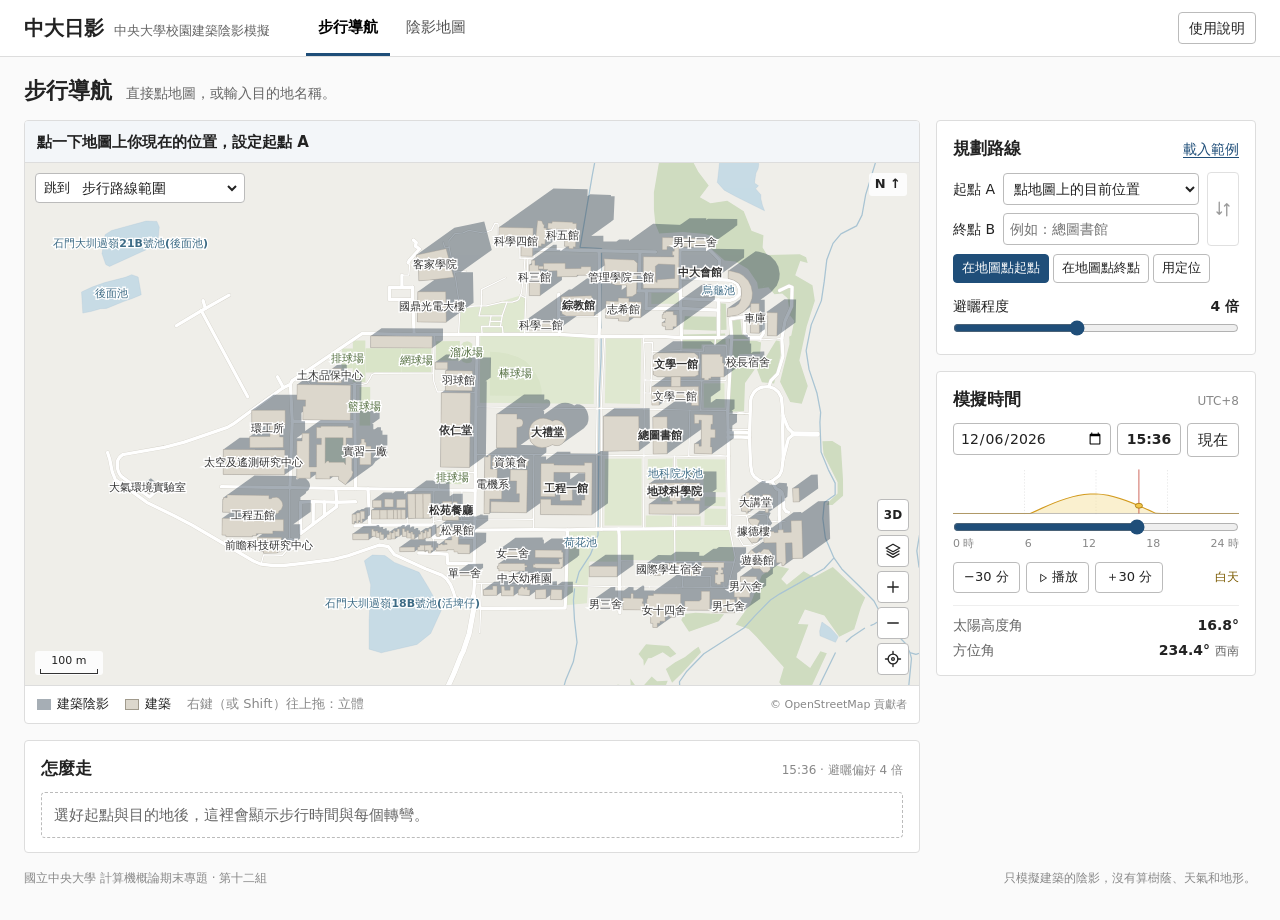
==== commit 9631a3d9: "更新網頁" ====
--- a/index.html
+++ b/index.html
@@ -288,7 +288,7 @@
 </main>
 <dialog id="guide"><button id="closeHelp" aria-label="關閉說明" class="iconbutton"><svg class="ico"><use href="#i-cross"/></svg></button><h2>使用說明</h2><section><h3>從目前位置出發</h3><p>進入地圖，點一下你所在的位置，再點目的地或搜尋校內建築。地圖預設突出顯示最快路線，依步速每分鐘 75 公尺估算，文字走法會標出方向、轉彎與各段距離。若選「用裝置定位」，請在瀏覽器允許後再選目的地。定位功能適用於中央大學步行路網附近。</p></section><section><h3>看一棟建築一天中哪裡有陰影</h3><p>切到「陰影地圖」，點任何一棟建築，下方會列出它東、南、西、北四側（離外牆 2.5 公尺的走道）在當天哪些時段被建築陰影遮住、總共幾小時。點空地則顯示那個位置的全天遮蔭。點色條可以直接跳到那個時間看地圖。</p></section><section><h3>立體檢視</h3><p>按住滑鼠右鍵（或 Shift 加左鍵）往上拖，平面圖就會傾斜成立體；左右拖可以旋轉方向，往下拖回到正上方時會自動變回平面圖。左鍵拖曳一律是平移，滾輪縮放。手機或觸控板可以按地圖右下角的「3D」按鈕。牆面亮暗依當下太陽方向計算；陰影目前只算落在地面上的部分。</p></section><section><h3>讓時間往前走</h3><p>可以換日期、直接輸入 24 小時制時間、拖動時間軸，或按播放。每一步前進 10 分鐘；「現在」會切到臺灣當地時間。</p></section><section><h3>走最短，或少曬一點</h3><p>在「步行導航」直接在地圖上依序點選起點 A 和終點 B，也可以選地標或混用兩種方式。點在道路旁時，虛線會連到最近的可步行路面，路線距離從路面計算。單點查詢限於示範圈，路線比較使用校園戶外路網。避曬偏好為 1 時，兩條路線相同；設為 4 時，日照下走 1 公尺的成本相當於在陰影下走 4 公尺。</p></section><section><h3>模型與資料</h3><p id="dataNote"></p><p>建築採平屋頂、垂直外牆與平坦地面。路線依出發時刻固定陰影估計，每 2 公尺以內取樣一次。日出、日落附近尤其容易受區域外建築影響。夜間沒有太陽直射，兩種路線皆依距離計算。</p><a href="https://www.openstreetmap.org/copyright" target="_blank" rel="noopener">OpenStreetMap 資料與授權</a> · <a href="https://gml.noaa.gov/grad/solcalc/calcdetails.html" target="_blank" rel="noopener">太陽位置計算依據</a></section></dialog>
 <noscript>互動地圖需要瀏覽器啟用 JavaScript。</noscript>
-<script type="application/json" id="campusData">{"buildings":[{"osm":"relation/6576312","part":0,"name":"工程三館(機械館)","kind":"university","area":5626,"height":14.0,"source":"ncu_report","levels":4,"rings":[[[-717.07,20.38],[-717.16,1.61],[-708.71,1.57],[-708.78,-9.39],[-717.06,-9.34],[-717.26,-48.21],[-729.98,-48.15],[-729.69,10.03],[-742.02,10.1],[-742.09,-3.12],[-751.05,-3.07],[-751.38,-67.56],[-727.62,-67.68],[-727.57,-56.89],[-718.22,-56.93],[-718.28,-68.75],[-693.94,-68.89],[-693.92,-64.49],[-678.89,-64.56],[-678.92,-70.18],[-666.99,-78.97],[-656.07,-64.33],[-653.94,-56.85],[-656.07,-53.79],[-655.91,-16.44],[-666.01,-16.4],[-665.93,2.11],[-655.04,2.07],[-654.97,20.08],[-662.24,20.11],[-662.23,22.23],[-709.72,22.45],[-709.73,20.35]],[[-702.03,2.59],[-671.03,2.47],[-671.14,-23.42],[-666.74,-23.43],[-666.83,-44.2],[-669.81,-40.13],[-695.56,-40.13],[-695.56,-37.98],[-698.84,-37.98],[-702.22,-41.85]]]},{"osm":"relation/8244873","part":0,"name":"曦望居","kind":"dormitory","area":3153,"height":17.5,"source":"ncu_report","levels":5,"rings":[[[-151.3,315.78],[-151.57,261.21],[-90.12,260.91],[-89.68,348.77],[-118.56,348.92],[-118.66,327.77],[-110.34,327.73],[-110.32,333.35],[-97.82,333.29],[-97.86,325.41],[-101.11,325.42],[-101.14,318.43],[-98.59,318.41],[-98.6,315.52]],[[-130.18,272.84],[-130.57,299.48],[-125.16,303.24],[-96.73,301.9],[-97.0,278.24],[-127.42,275.88],[-127.57,271.08]]]},{"osm":"way/202690673","part":0,"name":"男三舍","kind":"dormitory","area":598,"height":10.5,"source":"ncu_report","levels":3,"rings":[[[-236.0,-276.41],[-235.84,-294.6],[-196.56,-295.07],[-196.57,-276.39],[-204.82,-276.32],[-204.8,-281.75],[-228.15,-282.05],[-228.26,-276.09]]]},{"osm":"way/202690841","part":0,"name":"國鼎光電大樓","kind":"yes","area":2585,"height":12.0,"source":"default","levels":null,"rings":[[[-541.78,255.17],[-542.47,202.89],[-492.51,202.43],[-493.45,255.33]]]},{"osm":"way/202691135","part":0,"name":"科學四館","kind":"university","area":1727,"height":35.0,"source":"ncu_report","levels":10,"rings":[[[-401.25,366.69],[-401.68,347.53],[-362.51,346.66],[-363.18,316.97],[-343.21,316.53],[-342.11,365.37]]]},{"osm":"way/202691136","part":0,"name":"科學二館(理學院大樓)","kind":"university","area":896,"height":12.0,"source":"default","levels":null,"rings":[[[-355.56,205.16],[-356.09,189.03],[-300.87,188.5],[-301.42,205.16]]]},{"osm":"way/202691227","part":0,"name":"文學二館","kind":"university","area":2179,"height":14.0,"source":"ncu_report","levels":4,"rings":[[[-136.61,90.8],[-136.54,58.89],[-123.84,58.91],[-123.85,66.37],[-68.1,66.49],[-68.09,58.08],[-55.6,58.11],[-55.68,90.98],[-86.96,90.91],[-103.29,90.88]]]},{"osm":"way/202691228","part":0,"name":"文學一館","kind":"university","area":3140,"height":10.5,"source":"ncu_report","levels":3,"rings":[[[-134.14,144.4],[-134.14,111.6],[-126.56,107.83],[-103.13,108.03],[-86.81,108.16],[-62.13,108.37],[-56.18,111.6],[-56.73,143.86],[-63.22,149.24],[-128.18,149.24]]]},{"osm":"way/202805154","part":0,"name":"羽球館","kind":"university","area":1598,"height":12.0,"source":"default","levels":null,"rings":[[[-493.65,118.68],[-494.09,84.16],[-447.81,83.59],[-447.37,118.1]]]},{"osm":"way/202805379","part":0,"name":"iHouse享想空間","kind":"university","area":873,"height":12.0,"source":"default","levels":null,"rings":[[[-245.11,-220.19],[-245.12,-238.21],[-196.67,-238.21],[-196.66,-220.19]]]},{"osm":"way/202805783","part":0,"name":"男九舍","kind":"dormitory","area":1672,"height":17.5,"source":"ncu_report","levels":5,"rings":[[[-6.63,211.99],[12.2,214.86],[22.91,221.03],[32.53,232.42],[36.7,243.59],[37.5,252.79],[35.23,264.71],[30.42,274.0],[21.38,283.19],[14.95,287.02],[1.76,290.64],[-4.21,291.73],[-4.75,278.28],[5.54,275.05],[13.93,269.41],[17.72,262.15],[18.53,250.59],[16.9,240.38],[13.65,233.92],[7.17,229.35],[-5.29,226.67]]]},{"osm":"way/202805788","part":0,"name":"女十四舍","kind":"dormitory","area":2417,"height":42.0,"source":"ncu_report","levels":12,"rings":[[[-145.16,-276.3],[-145.41,-301.33],[-138.58,-301.39],[-138.76,-318.85],[-134.89,-318.88],[-134.97,-325.97],[-127.25,-326.06],[-127.17,-318.66],[-122.59,-318.71],[-122.56,-315.03],[-113.66,-315.12],[-113.51,-300.3],[-105.72,-300.39],[-105.8,-308.08],[-96.18,-308.18],[-96.1,-300.61],[-87.05,-300.69],[-86.72,-268.24],[-133.81,-267.77],[-133.85,-270.65],[-143.33,-270.56],[-143.39,-276.32]]]},{"osm":"way/202805967","part":0,"name":"中大會館","kind":"hotel","area":854,"height":12.0,"source":"default","levels":null,"rings":[[[-83.69,295.76],[-83.88,281.46],[-24.14,280.64],[-23.94,294.95],[-52.75,295.33]]]},{"osm":"way/202805968","part":0,"name":"鴻經館","kind":"university","area":1235,"height":24.5,"source":"ncu_report","levels":7,"rings":[[[-242.21,298.53],[-259.19,298.36],[-259.16,295.35],[-286.49,295.09],[-286.58,304.68],[-324.2,304.31],[-324.16,299.27],[-324.15,294.7],[-324.1,293.71],[-316.99,293.77],[-316.96,291.24],[-300.78,291.41],[-300.68,281.09],[-289.77,281.2],[-277.98,281.32],[-266.23,281.43],[-266.25,283.68],[-242.06,283.91]]]},{"osm":"way/202805970","part":0,"name":"管理學院二館","kind":"university","area":2654,"height":31.5,"source":"ncu_report","levels":9,"rings":[[[-219.39,312.16],[-218.04,300.87],[-218.31,286.62],[-214.26,279.35],[-209.11,271.84],[-200.18,266.73],[-180.42,266.73],[-180.15,246.29],[-170.67,247.1],[-163.36,251.93],[-161.74,304.63],[-167.69,310.01]]]},{"osm":"way/202806028","part":0,"name":"綜教館(語言中心)","kind":"university","area":1881,"height":14.0,"source":"ncu_report","levels":4,"rings":[[[-293.29,246.56],[-292.21,217.26],[-284.9,213.22],[-236.72,213.22],[-235.64,231.77],[-241.32,248.17]]]},{"osm":"way/202806291","part":0,"name":"體育器材室","kind":"yes","area":259,"height":7.0,"source":"ncu_report","levels":2,"rings":[[[-511.78,133.14],[-511.83,121.18],[-490.18,121.09],[-490.13,133.05]]]},{"osm":"way/202806571","part":0,"name":"第二行政中心","kind":"university","area":3701,"height":7.0,"source":"ncu_report","levels":2,"rings":[[[-220.48,39.81],[-220.48,-20.96],[-158.76,-19.88],[-159.31,39.81]]]},{"osm":"way/202806573","part":0,"name":"總圖書館","kind":"university","area":1577,"height":28.0,"source":"ncu_report","levels":8,"rings":[[[-134.95,38.19],[-134.4,-25.8],[-110.04,-25.27],[-110.04,38.72]]]},{"osm":"way/217833430","part":0,"name":"太空及遙測研究中心","kind":"university","area":4599,"height":10.5,"source":"ncu_report","levels":3,"rings":[[[-878.44,-17.84],[-878.74,-61.05],[-772.35,-61.79],[-772.05,-18.55]]]},{"osm":"way/217833431","part":0,"name":"志希館","kind":"university","area":1929,"height":42.0,"source":"ncu_report","levels":12,"rings":[[[-215.75,239.02],[-216.68,209.48],[-194.38,208.8],[-194.52,204.5],[-176.28,203.93],[-176.06,210.85],[-155.93,210.23],[-155.09,237.04],[-176.39,237.7],[-176.2,243.84],[-194.71,244.4],[-194.89,238.38]]]},{"osm":"way/264560214","part":0,"name":"男13舍","kind":"dormitory","area":2690,"height":17.5,"source":"ncu_report","levels":5,"rings":[[[57.19,-164.95],[57.44,-179.59],[78.54,-179.24],[79.15,-214.18],[88.37,-214.03],[88.46,-219.3],[91.66,-219.25],[95.38,-213.4],[94.4,-179.79],[106.05,-179.45],[106.85,-206.62],[124.84,-206.1],[122.92,-140.82],[104.15,-141.36],[104.73,-161.1],[91.32,-161.49],[91.18,-156.9],[86.55,-157.05],[81.74,-157.19],[81.88,-161.81],[75.39,-162.01],[74.72,-159.92],[61.62,-160.16],[61.71,-164.88]]]},{"osm":"way/268560615","part":0,"name":"地球科學院","kind":"university","area":1708,"height":10.5,"source":"ncu_report","levels":3,"rings":[[[-140.63,-102.49],[-127.54,-102.41],[-127.63,-86.87],[-105.5,-86.73],[-105.38,-106.97],[-101.15,-106.95],[-93.4,-106.93],[-86.33,-106.88],[-86.47,-86.07],[-63.32,-85.94],[-63.2,-106.5],[-52.9,-106.44],[-53.08,-76.07],[-96.82,-75.93],[-140.78,-76.58]]]},{"osm":"way/268560616","part":0,"name":"地球科學院","kind":"university","area":1569,"height":10.5,"source":"ncu_report","levels":3,"rings":[[[-141.42,-112.42],[-141.48,-129.6],[-97.12,-129.76],[-54.46,-129.9],[-54.4,-111.97],[-93.41,-111.82],[-93.4,-106.93],[-101.15,-106.95],[-101.17,-112.56]]]},{"osm":"way/268561417","part":0,"name":"男十一舍","kind":"dormitory","area":942,"height":17.5,"source":"ncu_report","levels":5,"rings":[[[-51.08,-263.3],[-51.18,-277.6],[-54.82,-280.38],[-79.6,-280.24],[-79.7,-295.98],[-36.41,-296.26],[-36.2,-263.4]]]},{"osm":"way/268561418","part":0,"name":"志道樓","kind":"university","area":755,"height":7.0,"source":"osm_levels","levels":2,"rings":[[[-151.88,-275.71],[-168.71,-275.52],[-168.67,-268.75],[-169.45,-267.19],[-170.85,-266.99],[-172.01,-267.25],[-172.87,-268.56],[-172.88,-275.29],[-186.85,-275.01],[-186.62,-295.23],[-152.94,-295.61],[-152.62,-298.47],[-149.78,-298.36],[-150.44,-284.92],[-153.02,-284.72],[-153.22,-281.34],[-151.36,-281.46]]]},{"osm":"way/268561421","part":0,"name":"客家學院","kind":"university","area":2677,"height":12.0,"source":"default","levels":null,"rings":[[[-479.75,280.27],[-492.8,329.69],[-517.25,324.41],[-544.42,318.56],[-540.69,301.27],[-540.06,274.09],[-521.41,275.33]]]},{"osm":"way/268561422","part":0,"name":"環工所","kind":"university","area":2860,"height":12.0,"source":"default","levels":null,"rings":[[[-829.3,49.87],[-829.16,26.16],[-797.71,26.35],[-797.58,4.69],[-832.81,4.48],[-832.69,-14.84],[-774.57,-14.5],[-774.68,3.87],[-780.93,3.84],[-781.06,25.48],[-771.25,25.54],[-771.4,50.22]]]},{"osm":"way/268561932","part":0,"name":"土木品保中心","kind":"university","area":766,"height":14.0,"source":"ncu_report","levels":4,"rings":[[[-714.98,113.04],[-715.09,97.94],[-674.3,97.65],[-674.12,122.25],[-689.9,122.37],[-689.97,112.85]]]},{"osm":"way/268561934","part":0,"name":"大型力學實驗室","kind":"university","area":5221,"height":10.5,"source":"ncu_report","levels":3,"rings":[[[-750.63,94.53],[-750.97,68.1],[-736.13,67.91],[-736.28,56.98],[-740.43,57.02],[-740.74,33.56],[-658.82,32.53],[-658.03,93.36]]]},{"osm":"way/268561936","part":0,"name":"松苑餐廳","kind":"university","area":668,"height":7.0,"source":"ncu_report","levels":2,"rings":[[[-498.92,-107.84],[-498.92,-140.34],[-470.92,-140.34],[-470.92,-127.97],[-482.93,-127.97],[-482.93,-107.84]]]},{"osm":"way/268561940","part":0,"name":"工程五館","kind":"university","area":6004,"height":12.0,"source":"default","levels":null,"rings":[[[-879.46,-103.98],[-879.82,-126.46],[-802.65,-127.7],[-802.83,-138.88],[-818.93,-138.63],[-818.84,-133.55],[-828.07,-133.42],[-828.14,-137.78],[-880.38,-137.03],[-880.81,-166.07],[-874.02,-166.16],[-874.05,-168.67],[-828.33,-169.13],[-828.31,-167.21],[-821.21,-167.25],[-821.2,-163.66],[-792.7,-163.76],[-792.69,-159.22],[-774.23,-159.25],[-774.19,-139.26],[-792.13,-139.22],[-792.11,-128.9],[-784.85,-128.92],[-782.32,-127.08],[-782.62,-124.8],[-778.05,-121.59],[-775.47,-115.16],[-776.04,-110.84],[-777.55,-107.39],[-782.69,-101.92],[-786.62,-100.6],[-794.03,-101.37],[-795.26,-103.22],[-799.48,-103.15],[-799.39,-97.7],[-871.8,-96.51],[-871.87,-101.27],[-878.06,-101.18],[-878.1,-104.01]]]},{"osm":"way/268561943","part":0,"name":"前瞻科技研究中心","kind":"university","area":1031,"height":12.0,"source":"default","levels":null,"rings":[[[-819.58,-170.34],[-819.58,-179.4],[-817.17,-179.38],[-817.17,-182.78],[-815.89,-183.44],[-815.66,-194.63],[-808.93,-194.5],[-808.87,-197.64],[-785.0,-197.14],[-784.49,-195.31],[-777.88,-195.31],[-777.88,-170.33]]]},{"osm":"way/268824430","part":0,"name":"男七舍","kind":"dormitory","area":1101,"height":14.0,"source":"ncu_report","levels":4,"rings":[[[-31.98,-277.2],[-32.12,-300.42],[6.95,-300.66],[6.98,-296.23],[22.66,-296.32],[22.74,-283.87],[14.93,-283.81],[10.47,-283.81],[6.75,-283.78],[6.78,-277.44]]]},{"osm":"way/268824431","part":0,"name":"","kind":"dormitory","area":47,"height":3.5,"source":"default_small","levels":null,"rings":[[[10.45,-273.37],[10.47,-283.81],[14.93,-283.81],[14.92,-273.37]]],"label":"男七舍旁建築"},{"osm":"way/268824432","part":0,"name":"男六舍","kind":"dormitory","area":876,"height":10.5,"source":"ncu_report","levels":3,"rings":[[[5.98,-263.59],[5.87,-273.31],[32.9,-273.6],[33.1,-255.46],[29.55,-255.43],[29.52,-257.88],[20.7,-257.79],[20.75,-253.08],[44.51,-253.34],[44.68,-238.01],[16.88,-237.7],[16.72,-253.23],[13.28,-253.19],[13.23,-258.47],[10.73,-258.44]]]},{"osm":"way/268824433","part":0,"name":"遊藝館","kind":"university","area":1315,"height":10.5,"source":"ncu_report","levels":3,"rings":[[[21.53,-206.97],[39.93,-224.16],[50.6,-224.16],[56.34,-230.68],[63.93,-230.27],[68.24,-225.79],[68.04,-217.84],[70.5,-216.01],[69.88,-211.12],[68.44,-208.87],[71.73,-205.41],[71.73,-198.69],[65.36,-190.95],[56.96,-190.33],[51.22,-196.4],[48.97,-194.3],[44.26,-199.27],[36.07,-191.61]]]},{"osm":"way/268824890","part":0,"name":"大講堂","kind":"university","area":1353,"height":10.5,"source":"ncu_report","levels":3,"rings":[[[19.02,-98.59],[18.71,-103.95],[16.35,-103.81],[15.48,-118.86],[18.76,-119.04],[18.44,-124.65],[26.43,-125.1],[26.25,-128.12],[29.23,-128.29],[29.44,-124.73],[34.3,-125.0],[34.58,-120.2],[59.92,-121.63],[59.65,-126.52],[64.93,-126.82],[65.32,-119.91],[69.63,-120.14],[70.63,-102.26],[68.72,-102.16],[69.04,-96.49],[55.44,-95.75],[55.22,-99.78],[38.31,-98.85],[38.43,-96.71],[31.87,-96.34],[32.07,-92.88],[26.07,-92.55],[25.7,-98.97]]]},{"osm":"way/268824891","part":0,"name":"高壓變電站","kind":"university","area":266,"height":12.0,"source":"default","levels":null,"rings":[[[107.92,-108.92],[118.96,-108.53],[118.09,-84.49],[107.05,-84.89]]]},{"osm":"way/268824892","part":0,"name":"男十二舍","kind":"dormitory","area":734,"height":17.5,"source":"ncu_report","levels":5,"rings":[[[-86.71,347.74],[-86.82,332.94],[-40.75,332.57],[-40.72,336.47],[-36.01,336.43],[-35.93,347.35]]]},{"osm":"way/268840856","part":0,"name":"國際學生宿舍","kind":"dormitory","area":1442,"height":12.0,"source":"default","levels":null,"rings":[[[-154.12,-220.78],[-154.21,-230.41],[-148.49,-230.47],[-148.54,-235.6],[-118.6,-235.85],[-118.56,-231.12],[-83.07,-231.43],[-83.11,-236.57],[-59.37,-236.77],[-59.26,-222.14],[-82.87,-222.11],[-82.81,-215.41],[-123.5,-215.06],[-123.55,-221.05]]]},{"osm":"way/268840857","part":0,"name":"男五舍","kind":"dormitory","area":680,"height":10.5,"source":"ncu_report","levels":3,"rings":[[[-50.84,-222.28],[-22.01,-222.34],[-22.02,-227.26],[-25.47,-227.26],[-25.48,-230.89],[-22.7,-230.9],[-22.71,-234.46],[-27.24,-234.45],[-27.27,-249.37],[-24.05,-249.38],[-24.05,-251.62],[-17.45,-251.63],[-17.44,-247.37],[-11.93,-247.38],[-11.9,-233.59],[-17.17,-233.58],[-17.17,-232.09],[-13.49,-232.09],[-13.48,-226.06],[-15.96,-226.06],[-15.95,-222.45],[-11.76,-222.46],[-11.74,-213.62],[-50.82,-213.52]]]},{"osm":"way/268840858","part":0,"name":"據德樓","kind":"university","area":729,"height":10.5,"source":"ncu_report","levels":3,"rings":[[[30.6,-140.85],[34.11,-147.17],[33.84,-155.23],[26.26,-166.66],[36.81,-180.64],[38.58,-178.63],[45.34,-178.76],[52.39,-167.2],[48.59,-164.38],[52.79,-158.86],[46.69,-148.79],[50.22,-141.39],[43.72,-137.9],[30.73,-137.62]]]},{"osm":"way/268841451","part":0,"name":"工程一館","kind":"university","area":4599,"height":10.5,"source":"ncu_report","levels":3,"rings":[[[-329.01,-99.33],[-304.11,-99.52],[-304.05,-92.68],[-306.47,-92.66],[-306.19,-57.51],[-252.28,-57.93],[-252.65,-105.33],[-258.24,-105.29],[-258.32,-114.36],[-311.26,-113.95],[-311.18,-104.06],[-329.3,-103.93],[-329.5,-130.6],[-240.75,-131.28],[-240.04,-40.92],[-253.44,-40.82],[-253.48,-45.36],[-305.93,-44.95],[-305.9,-42.22],[-328.55,-42.04]]]},{"osm":"way/268841452","part":0,"name":"","kind":"university","area":516,"height":12.0,"source":"default","levels":null,"rings":[[[-295.79,-82.24],[-295.41,-106.45],[-274.1,-106.12],[-274.48,-81.91]]],"label":"工程一館旁建築"},{"osm":"way/268841453","part":0,"name":"通訊系","kind":"university","area":2309,"height":12.0,"source":"default","levels":null,"rings":[[[-415.33,-108.15],[-415.65,-126.38],[-353.31,-127.47],[-351.99,-53.25],[-381.58,-52.73],[-381.94,-72.26],[-370.72,-72.46],[-371.1,-94.34],[-365.86,-94.44],[-366.12,-109.01]]]},{"osm":"way/268841454","part":0,"name":"電機系","kind":"university","area":1811,"height":12.0,"source":"default","levels":null,"rings":[[[-417.52,-128.93],[-417.18,-103.5],[-396.63,-103.76],[-396.31,-79.56],[-404.59,-79.46],[-404.23,-52.04],[-415.96,-51.88],[-415.64,-28.04],[-419.92,-27.99],[-419.96,-30.92],[-425.94,-30.84],[-427.25,-128.8]]]},{"osm":"way/268841455","part":0,"name":"資策會","kind":"university","area":826,"height":12.0,"source":"default","levels":null,"rings":[[[-412.25,-32.95],[-412.54,-48.54],[-387.38,-49.0],[-387.32,-45.56],[-351.66,-46.2],[-351.44,-34.05]]]},{"osm":"way/268841456","part":0,"name":"依仁堂","kind":"university","area":6490,"height":10.5,"source":"ncu_report","levels":3,"rings":[[[-452.21,-49.0],[-450.68,79.9],[-501.02,80.49],[-502.56,-48.41]]]},{"osm":"way/268843079","part":0,"name":"女二舍","kind":"dormitory","area":766,"height":10.5,"source":"ncu_report","levels":3,"rings":[[[-401.19,-191.17],[-401.11,-196.21],[-403.93,-196.26],[-403.81,-204.04],[-400.38,-203.99],[-400.33,-206.62],[-353.84,-205.92],[-353.9,-202.31],[-351.79,-202.27],[-351.92,-194.36],[-353.87,-193.83],[-353.92,-190.47]]]},{"osm":"way/268843080","part":0,"name":"女四舍","kind":"dormitory","area":609,"height":17.5,"source":"ncu_report","levels":5,"rings":[[[-401.61,-215.07],[-401.62,-219.48],[-403.95,-219.47],[-403.97,-224.17],[-401.48,-224.17],[-401.49,-228.08],[-384.33,-228.15],[-384.34,-228.91],[-380.62,-228.92],[-380.61,-228.01],[-356.19,-228.07],[-356.17,-221.48],[-352.73,-221.47],[-352.74,-218.56],[-356.66,-218.55],[-356.65,-215.25]]]},{"osm":"way/268843081","part":0,"name":"女三舍","kind":"dormitory","area":445,"height":10.5,"source":"ncu_report","levels":3,"rings":[[[-339.24,-215.73],[-339.26,-217.12],[-342.16,-217.1],[-342.21,-222.02],[-338.28,-222.05],[-338.29,-223.23],[-293.06,-223.71],[-293.03,-221.26],[-290.68,-221.29],[-290.46,-205.35],[-290.47,-202.05],[-292.87,-202.03],[-292.92,-207.06],[-297.59,-207.01],[-297.66,-212.89],[-296.42,-212.91],[-296.45,-216.17]]]},{"osm":"way/268843082","part":0,"name":"女一舍","kind":"dormitory","area":618,"height":10.5,"source":"ncu_report","levels":3,"rings":[[[-290.46,-205.35],[-290.4,-195.63],[-292.74,-195.62],[-292.72,-192.38],[-338.69,-192.1],[-338.77,-205.05]]]},{"osm":"way/268845976","part":0,"name":"人文社會科學大樓","kind":"university","area":1524,"height":12.0,"source":"default","levels":null,"rings":[[[-50.38,146.93],[-50.33,105.29],[-45.88,105.29],[-45.87,102.3],[-38.06,102.31],[-38.06,105.13],[-34.13,105.14],[-34.13,107.7],[-11.83,107.72],[-11.86,131.67],[-14.3,131.67],[-14.31,143.22],[-17.7,143.2],[-17.7,146.96]]]},{"osm":"way/268845987","part":0,"name":"","kind":"university","area":281,"height":7.0,"source":"default_small","levels":null,"rings":[[[-103.13,108.03],[-103.29,90.88],[-86.96,90.91],[-86.81,108.16]]],"label":"文學一館旁建築"},{"osm":"way/268846328","part":0,"name":"科五館(S5)","kind":"university","area":1205,"height":12.0,"source":"default","levels":null,"rings":[[[-316.29,374.16],[-316.73,364.15],[-288.51,362.94],[-288.82,355.85],[-287.02,355.77],[-287.97,333.94],[-280.06,333.6],[-280.21,329.96],[-272.75,329.64],[-272.61,332.85],[-268.8,332.7],[-267.03,373.12],[-273.53,373.41],[-273.45,375.29],[-309.25,376.84],[-309.37,373.86]]]},{"osm":"way/268846329","part":0,"name":"理學院教學館(普化實驗大樓)","kind":"university","area":622,"height":7.0,"source":"ncu_report","levels":2,"rings":[[[-334.41,378.49],[-338.48,340.17],[-335.89,339.24],[-336.34,334.83],[-328.19,334.01],[-327.77,338.16],[-321.79,337.56],[-318.99,365.05],[-323.54,365.5],[-322.91,371.58],[-324.82,371.77],[-327.17,377.74]]]},{"osm":"way/268846332","part":0,"name":"科三館","kind":"university","area":973,"height":14.0,"source":"ncu_report","levels":4,"rings":[[[-348.73,301.7],[-348.84,286.51],[-343.89,286.48],[-344.04,275.96],[-348.84,275.99],[-348.98,248.48],[-330.06,248.38],[-329.81,292.66],[-332.65,292.68],[-332.64,294.68],[-332.65,299.26],[-332.59,300.88],[-338.99,300.93],[-338.94,309.65],[-344.61,309.7],[-344.66,301.68]]]},{"osm":"way/268846333","part":0,"name":"","kind":"university","area":39,"height":3.5,"source":"default_small","levels":null,"rings":[[[-332.65,299.26],[-332.64,294.68],[-324.15,294.7],[-324.16,299.27]]],"label":"科三館旁建築"},{"osm":"way/268851049","part":0,"name":"國鼎圖書資料館","kind":"university","area":641,"height":24.5,"source":"ncu_report","levels":7,"rings":[[[-112.98,221.17],[-112.87,219.43],[-116.67,219.54],[-116.87,215.66],[-118.72,215.36],[-118.93,209.05],[-112.67,208.84],[-113.59,205.89],[-113.9,203.54],[-113.49,202.02],[-118.93,202.12],[-118.93,196.0],[-116.92,196.06],[-116.92,195.34],[-113.24,195.4],[-113.18,189.38],[-100.06,189.59],[-100.0,194.73],[-93.59,194.63],[-93.54,203.8],[-93.59,215.11],[-99.54,215.21],[-99.54,220.97]]]},{"osm":"way/268851920","part":0,"name":"實習一廠","kind":"university","area":721,"height":7.0,"source":"ncu_report","levels":2,"rings":[[[-642.13,-7.54],[-642.28,-44.14],[-622.86,-44.22],[-622.73,-12.51],[-631.3,-12.47],[-631.27,-5.21],[-633.91,-5.2],[-633.89,0.21],[-639.77,0.23],[-639.8,-7.55]]]},{"osm":"way/268851921","part":0,"name":"","kind":"yes","area":587,"height":12.0,"source":"default","levels":null,"rings":[[[-533.13,-94.74],[-532.67,-137.08],[-518.82,-136.93],[-519.27,-94.58]]],"label":"松苑餐廳旁建築"},{"osm":"way/268851922","part":0,"name":"","kind":"yes","area":558,"height":12.0,"source":"default","levels":null,"rings":[[[-546.43,-94.83],[-545.76,-137.05],[-532.67,-137.08],[-533.13,-94.74]]],"label":"單四舍旁建築 1"},{"osm":"way/268851923","part":0,"name":"","kind":"yes","area":544,"height":12.0,"source":"default","levels":null,"rings":[[[-545.76,-137.05],[-546.43,-94.83],[-559.43,-94.83],[-558.34,-137.58]]],"label":"單四舍旁建築 2"},{"osm":"way/268852724","part":0,"name":"","kind":"yes","area":223,"height":7.0,"source":"default_small","levels":null,"rings":[[[-578.5,-104.29],[-578.41,-118.68],[-562.91,-118.58],[-563.01,-104.19]]],"label":"單四舍旁建築 5"},{"osm":"way/268852725","part":0,"name":"","kind":"yes","area":205,"height":7.0,"source":"default_small","levels":null,"rings":[[[-599.22,-103.81],[-599.25,-117.37],[-584.16,-117.42],[-584.12,-103.84]]],"label":"單四舍旁建築 6"},{"osm":"way/268852726","part":0,"name":"","kind":"yes","area":190,"height":7.0,"source":"default_small","levels":null,"rings":[[[-620.06,-105.96],[-619.97,-118.33],[-604.61,-118.21],[-604.7,-105.84]]],"label":"實習一廠旁建築 1"},{"osm":"way/268852727","part":0,"name":"","kind":"yes","area":226,"height":7.0,"source":"default_small","levels":null,"rings":[[[-621.93,-122.78],[-621.76,-138.39],[-607.3,-138.24],[-607.48,-122.63]]],"label":"單四舍旁建築 4"},{"osm":"way/268852728","part":0,"name":"","kind":"yes","area":197,"height":7.0,"source":"default_small","levels":null,"rings":[[[-607.48,-122.63],[-607.3,-138.24],[-594.71,-138.13],[-594.84,-122.49]]],"label":"單四舍旁建築 8"},{"osm":"way/268852729","part":0,"name":"","kind":"yes","area":104,"height":3.5,"source":"default_small","levels":null,"rings":[[[-583.83,-122.39],[-583.78,-138.08],[-577.1,-138.12],[-577.29,-122.34]]],"label":"單四舍旁建築 11"},{"osm":"way/268852730","part":0,"name":"","kind":"yes","area":104,"height":3.5,"source":"default_small","levels":null,"rings":[[[-577.29,-122.34],[-577.1,-138.12],[-570.51,-138.07],[-570.69,-122.23]]],"label":"單四舍旁建築 12"},{"osm":"way/268852731","part":0,"name":"","kind":"yes","area":118,"height":3.5,"source":"default_small","levels":null,"rings":[[[-570.69,-122.23],[-570.51,-138.07],[-563.1,-138.06],[-563.23,-122.06]]],"label":"單四舍旁建築 10"},{"osm":"way/268852732","part":0,"name":"","kind":"yes","area":172,"height":7.0,"source":"default_small","levels":null,"rings":[[[-594.84,-122.49],[-594.71,-138.13],[-583.78,-138.08],[-583.83,-122.39]]],"label":"單四舍旁建築 9"},{"osm":"way/269122190","part":0,"name":"","kind":"yes","area":96,"height":3.5,"source":"default_small","levels":null,"rings":[[[-523.07,-155.15],[-523.08,-160.06],[-526.46,-160.04],[-526.17,-171.28],[-522.49,-171.29],[-522.49,-169.87],[-519.07,-169.89],[-519.04,-155.16]]],"label":"單四舍旁建築 14"},{"osm":"way/269122194","part":0,"name":"","kind":"yes","area":80,"height":3.5,"source":"default_small","levels":null,"rings":[[[-526.44,-158.11],[-530.03,-158.22],[-529.89,-162.53],[-533.08,-162.63],[-532.89,-173.37],[-529.82,-173.44],[-529.9,-170.96],[-526.17,-171.28],[-526.46,-160.04]]],"label":"單四舍旁建築 19"},{"osm":"way/269122195","part":0,"name":"","kind":"yes","area":82,"height":3.5,"source":"default_small","levels":null,"rings":[[[-533.08,-162.63],[-533.13,-160.45],[-537.35,-160.53],[-537.28,-164.49],[-540.35,-164.55],[-540.19,-173.5],[-532.89,-173.37]]],"label":"單四舍旁建築 18"},{"osm":"way/269122196","part":0,"name":"","kind":"yes","area":65,"height":3.5,"source":"default_small","levels":null,"rings":[[[-553.99,-160.68],[-553.77,-162.32],[-553.58,-171.01],[-553.61,-173.16],[-547.36,-172.96],[-547.62,-164.5],[-550.46,-164.59],[-550.58,-160.58]]],"label":"單四舍旁建築 24"},{"osm":"way/269122197","part":0,"name":"","kind":"yes","area":79,"height":3.5,"source":"default_small","levels":null,"rings":[[[-561.14,-158.04],[-561.02,-159.79],[-560.96,-168.22],[-560.85,-171.09],[-553.58,-171.01],[-553.77,-162.32],[-557.42,-162.41],[-557.52,-157.99]]],"label":"單四舍旁建築 20"},{"osm":"way/269122198","part":0,"name":"","kind":"yes","area":83,"height":3.5,"source":"default_small","levels":null,"rings":[[[-568.57,-154.97],[-568.46,-168.5],[-560.96,-168.22],[-561.02,-159.79],[-564.6,-159.85],[-564.63,-154.94]]],"label":"單四舍旁建築 15"},{"osm":"way/269122199","part":0,"name":"","kind":"yes","area":83,"height":3.5,"source":"default_small","levels":null,"rings":[[[-581.46,-159.9],[-581.23,-168.46],[-573.39,-168.25],[-573.73,-155.49],[-577.41,-155.59],[-577.3,-159.79]]],"label":"單四舍旁建築 16"},{"osm":"way/269122200","part":0,"name":"","kind":"yes","area":83,"height":3.5,"source":"default_small","levels":null,"rings":[[[-581.44,-158.26],[-584.38,-158.34],[-584.29,-162.26],[-588.19,-162.36],[-587.93,-172.83],[-581.08,-172.66]]],"label":"單四舍旁建築 17"},{"osm":"way/269122201","part":0,"name":"","kind":"yes","area":69,"height":3.5,"source":"default_small","levels":null,"rings":[[[-591.33,-161.16],[-591.27,-165.01],[-595.2,-165.08],[-595.06,-173.23],[-588.02,-173.1],[-588.23,-161.11]]],"label":"單四舍旁建築 23"},{"osm":"way/269122202","part":0,"name":"","kind":"yes","area":293,"height":7.0,"source":"default_small","levels":null,"rings":[[[-654.5,-163.67],[-654.33,-174.22],[-626.74,-174.13],[-627.0,-163.41]]],"label":"單四舍旁建築 3"},{"osm":"way/269122203","part":0,"name":"","kind":"yes","area":77,"height":3.5,"source":"default_small","levels":null,"rings":[[[-621.57,-155.84],[-621.6,-168.29],[-614.36,-168.3],[-614.34,-159.23],[-618.32,-159.22],[-618.31,-155.85]]],"label":"單四舍旁建築 21"},{"osm":"way/269122204","part":0,"name":"","kind":"yes","area":62,"height":3.5,"source":"default_small","levels":null,"rings":[[[-614.26,-158.81],[-614.28,-170.0],[-607.64,-170.02],[-607.62,-162.16],[-611.19,-162.15],[-611.18,-158.82]]],"label":"單四舍旁建築 25"},{"osm":"way/269122205","part":0,"name":"","kind":"yes","area":70,"height":3.5,"source":"default_small","levels":null,"rings":[[[-607.61,-161.1],[-607.63,-173.44],[-600.6,-173.45],[-600.58,-164.9],[-605.01,-164.89],[-605.0,-161.1]]],"label":"單四舍旁建築 22"},{"osm":"way/269122545","part":0,"name":"單一舍","kind":"dormitory","area":173,"height":7.0,"source":"ncu_report","levels":2,"rings":[[[-473.03,-229.49],[-472.97,-236.3],[-447.62,-236.1],[-447.68,-229.28]]]},{"osm":"way/269122546","part":0,"name":"單二舍","kind":"dormitory","area":976,"height":10.5,"source":"ncu_report","levels":3,"rings":[[[-451.64,-182.21],[-471.7,-181.94],[-471.55,-170.76],[-471.5,-167.06],[-482.97,-166.97],[-483.02,-170.36],[-483.08,-174.54],[-495.11,-174.38],[-495.19,-180.11],[-491.37,-180.17],[-490.93,-182.21],[-494.67,-182.21],[-495.92,-183.01],[-498.91,-182.97],[-498.89,-181.62],[-502.75,-181.55],[-502.79,-183.24],[-506.85,-183.18],[-506.92,-187.79],[-510.11,-187.74],[-510.19,-193.12],[-491.51,-193.42],[-491.48,-191.32],[-479.11,-191.5],[-479.17,-195.2],[-472.4,-195.3],[-472.44,-198.0],[-451.87,-198.3]]]},{"osm":"way/269122547","part":0,"name":"松果館(育成中心)","kind":"dormitory","area":562,"height":10.5,"source":"ncu_report","levels":3,"rings":[[[-448.22,-161.22],[-448.15,-152.04],[-457.71,-151.97],[-457.7,-150.63],[-461.68,-150.6],[-461.69,-152.27],[-466.01,-152.24],[-466.03,-154.35],[-473.45,-154.29],[-473.44,-152.68],[-489.87,-152.56],[-489.89,-154.75],[-492.23,-154.74],[-492.25,-157.91],[-497.57,-157.87],[-497.61,-162.32],[-494.94,-162.33],[-494.96,-164.98],[-497.41,-164.95],[-497.43,-166.86],[-482.97,-166.97],[-471.5,-167.06],[-470.2,-167.07],[-470.19,-165.89],[-466.25,-165.93],[-466.21,-161.07]]]},{"osm":"way/269122548","part":0,"name":"單四舍","kind":"dormitory","area":160,"height":10.5,"source":"ncu_report","levels":3,"rings":[[[-496.6,-150.9],[-505.67,-150.9],[-505.67,-153.32],[-509.73,-153.32],[-509.05,-168.65],[-503.92,-168.37],[-503.13,-161.59],[-498.12,-161.5]]]},{"osm":"way/269122549","part":0,"name":"","kind":"yes","area":148,"height":3.5,"source":"default_small","levels":null,"rings":[[[-530.12,-183.67],[-529.82,-194.69],[-528.31,-195.04],[-528.37,-192.77],[-523.56,-192.64],[-523.43,-197.31],[-518.84,-197.19],[-518.95,-193.0],[-515.47,-192.91],[-515.62,-187.06],[-518.28,-187.12],[-518.38,-183.36]]],"label":"單二舍旁建築"},{"osm":"way/269122550","part":0,"name":"","kind":"yes","area":99,"height":3.5,"source":"default_small","levels":null,"rings":[[[-529.97,-183.66],[-538.6,-183.49],[-538.67,-186.78],[-541.96,-186.72],[-542.08,-192.6],[-530.16,-192.83]]],"label":"單四舍旁建築 13"},{"osm":"way/269122551","part":0,"name":"","kind":"yes","area":201,"height":7.0,"source":"default_small","levels":null,"rings":[[[-572.98,-194.9],[-546.99,-194.51],[-547.11,-186.77],[-573.09,-187.15]]],"label":"單四舍旁建築 7"},{"osm":"way/269122609","part":0,"name":"","kind":"yes","area":104,"height":3.5,"source":"default_small","levels":null,"rings":[[[-655.52,-129.99],[-655.38,-146.49],[-651.44,-146.46],[-651.49,-142.33],[-648.3,-142.3],[-648.41,-129.92]]],"label":"工程三館旁建築"},{"osm":"way/269122610","part":0,"name":"","kind":"yes","area":106,"height":3.5,"source":"default_small","levels":null,"rings":[[[-648.35,-127.64],[-648.23,-145.01],[-644.56,-144.97],[-644.59,-140.73],[-641.34,-140.71],[-641.43,-127.58]]],"label":"實習一廠旁建築 3"},{"osm":"way/269122611","part":0,"name":"","kind":"yes","area":121,"height":3.5,"source":"default_small","levels":null,"rings":[[[-641.19,-144.68],[-637.84,-144.62],[-637.93,-138.14],[-633.79,-138.08],[-633.99,-124.88],[-641.47,-124.98]]],"label":"實習一廠旁建築 2"},{"osm":"way/270806669","part":0,"name":"行政大樓","kind":"university","area":1638,"height":10.5,"source":"ncu_report","levels":3,"rings":[[[-63.15,42.76],[-62.92,27.21],[-55.03,26.98],[-55.03,32.81],[-50.9,32.83],[-51.02,-12.11],[-55.03,-12.1],[-55.03,-8.06],[-62.88,-7.8],[-63.27,-24.64],[-32.53,-25.56],[-32.53,-13.4],[-35.27,-13.43],[-34.74,2.42],[-26.99,2.4],[-26.88,16.67],[-34.52,16.92],[-34.19,25.82],[-31.21,25.82],[-31.21,41.68]]]},{"osm":"way/270806670","part":0,"name":"車庫","kind":"garage","area":781,"height":3.5,"source":"default_small","levels":null,"rings":[[[49.3,234.77],[34.58,234.68],[33.75,183.81],[49.6,183.51]]]},{"osm":"way/270806671","part":0,"name":"資源回收及垃圾處理場","kind":"yes","area":685,"height":12.0,"source":"default","levels":null,"rings":[[[60.6,219.18],[60.45,213.2],[64.07,213.11],[63.22,179.1],[79.81,178.7],[80.8,218.68]]]},{"osm":"way/270954440","part":0,"name":"大氣環境實驗室","kind":"university","area":203,"height":3.5,"source":"ncu_report","levels":1,"rings":[[[-1020.79,-82.89],[-1006.89,-94.58],[-999.82,-86.16],[-1013.25,-74.22]]]},{"osm":"way/270954441","part":0,"name":"校長宿舍","kind":"dormitory","area":230,"height":7.0,"source":"ncu_report","levels":2,"rings":[[[20.05,138.01],[20.05,126.12],[39.33,126.12],[39.18,138.16]]]},{"osm":"way/566172504","part":0,"name":"打啵","kind":"yes","area":101,"height":3.5,"source":"default_small","levels":null,"rings":[[[-480.66,-108.23],[-480.8,-122.47],[-473.7,-122.54],[-473.57,-108.3]]]},{"osm":"way/678329041","part":0,"name":"","kind":"house","area":285,"height":7.0,"source":"default_small","levels":null,"rings":[[[-428.39,-260.53],[-427.99,-270.52],[-404.59,-270.32],[-404.59,-254.42],[-412.18,-254.02],[-412.18,-260.13]]],"label":"女四舍旁建築"},{"osm":"way/678329042","part":0,"name":"","kind":"house","area":280,"height":7.0,"source":"default_small","levels":null,"rings":[[[-397.22,-254.83],[-396.8,-271.13],[-375.67,-271.34],[-375.88,-255.24],[-381.62,-255.04],[-382.03,-261.55],[-391.26,-261.76],[-392.08,-254.63]]],"label":"中大幼稚園旁建築 2"},{"osm":"way/678329043","part":0,"name":"中大幼稚園","kind":"kindergarten","area":520,"height":12.0,"source":"default","levels":null,"rings":[[[-372.59,-233.43],[-372.19,-249.94],[-341.62,-250.76],[-342.04,-233.23]]]},{"osm":"way/678329044","part":0,"name":"","kind":"house","area":244,"height":7.0,"source":"default_small","levels":null,"rings":[[[-367.67,-260.94],[-368.23,-269.59],[-348.21,-270.87],[-347.58,-261.1],[-352.35,-260.79],[-352.09,-256.66],[-355.15,-255.37],[-357.0,-259.72],[-359.46,-255.85],[-363.44,-255.34],[-363.77,-257.89]]],"label":"中大幼稚園旁建築 3"},{"osm":"way/678329045","part":0,"name":"","kind":"house","area":288,"height":7.0,"source":"default_small","levels":null,"rings":[[[-338.13,-260.94],[-338.13,-276.44],[-319.67,-275.62],[-319.87,-259.72]]],"label":"中大幼稚園旁建築 1"},{"osm":"way/678329046","part":0,"name":"","kind":"house","area":338,"height":7.0,"source":"default_small","levels":null,"rings":[[[-310.85,-260.34],[-312.49,-277.65],[-292.18,-277.86],[-292.18,-260.53]]],"label":"女三舍旁建築"},{"osm":"way/996613836","part":0,"name":"教學研究綜合大樓","kind":"university","area":2185,"height":28.0,"source":"ncu_report","levels":8,"rings":[[[-370.48,-15.05],[-370.3,20.52],[-366.94,20.52],[-362.72,21.82],[-360.72,23.85],[-359.69,27.02],[-359.75,30.09],[-360.78,32.88],[-362.66,34.5],[-366.51,35.25],[-370.08,34.66],[-370.0,43.37],[-405.08,43.69],[-405.62,-14.97]]]},{"osm":"way/996613837","part":0,"name":"大禮堂","kind":"university","area":2671,"height":14.0,"source":"ncu_report","levels":4,"rings":[[[-343.77,-7.39],[-338.8,-11.26],[-333.81,-13.4],[-326.99,-14.7],[-320.07,-14.15],[-314.76,-12.44],[-308.9,-9.53],[-304.47,-10.92],[-300.25,-11.15],[-295.92,-10.5],[-291.91,-7.92],[-288.98,-4.8],[-286.17,-1.14],[-284.44,4.23],[-284.03,8.22],[-284.08,12.27],[-285.17,16.81],[-286.37,20.7],[-288.05,23.87],[-290.86,28.07],[-293.63,30.28],[-298.9,32.86],[-304.45,33.29],[-308.72,31.17],[-312.46,33.22],[-319.11,35.47],[-324.39,36.2],[-330.12,35.75],[-335.58,33.67],[-341.05,30.05],[-344.87,25.89],[-347.23,20.91],[-348.97,15.21],[-349.33,9.43],[-348.62,3.59],[-347.0,-2.99]]]},{"osm":"way/1041679633","part":0,"name":"中大國民運動中心","kind":"yes","area":2157,"height":12.0,"source":"default","levels":null,"rings":[[[-517.0,178.0],[-623.44,178.62],[-623.55,158.34],[-517.13,157.74]]]}],"roads":[{"kind":"unclassified","name":"","walk":true,"points":[[90.46,-35.16],[89.79,22.99],[90.33,41.09],[88.55,62.64],[87.51,71.95],[82.32,81.64],[75.11,87.69],[65.86,90.99],[52.54,89.85],[44.29,85.29],[40.22,81.19],[35.69,72.97],[34.36,66.52],[33.64,44.48],[32.7,16.33],[32.52,10.87],[32.27,2.82],[34.3,-44.98],[36.73,-58.73],[40.47,-64.62],[48.97,-71.46],[58.49,-74.35],[68.23,-73.72],[71.1,-72.91],[83.85,-63.22],[88.25,-53.72],[90.46,-35.16]]},{"kind":"service","name":"","walk":true,"points":[[32.52,10.87],[13.53,11.89],[-4.68,11.94]]},{"kind":"unclassified","name":"","walk":true,"points":[[-445.38,-271.65],[-443.79,-250.83],[-444.31,-215.8],[-443.45,-170.6],[-443.19,-157.39]]},{"kind":"tertiary","name":"中央路","walk":true,"points":[[-550.74,-864.19],[-551.9,-849.57],[-549.82,-819.5],[-546.03,-798.74],[-540.37,-778.15],[-531.31,-736.88],[-522.86,-695.5],[-506.77,-615.19],[-505.05,-606.56],[-499.02,-576.22],[-498.1,-572.38],[-484.95,-510.92],[-484.39,-505.68],[-488.56,-475.8],[-493.28,-443.24],[-490.7,-430.67],[-480.1,-407.38],[-478.77,-404.46],[-466.91,-374.49],[-463.21,-367.38],[-456.42,-347.04],[-452.94,-337.03],[-445.4,-296.07],[-444.2,-289.54],[-445.38,-271.65]]},{"kind":"residential","name":"中央路","walk":true,"points":[[-444.2,-289.54],[-477.33,-274.39],[-479.99,-264.85],[-484.76,-252.54],[-491.78,-242.17],[-499.37,-235.9],[-528.58,-224.27],[-582.6,-199.79],[-592.64,-186.15],[-608.38,-183.27],[-661.96,-201.62],[-687.76,-208.32],[-737.34,-214.6],[-774.2,-218.72],[-792.82,-218.76],[-813.06,-216.5],[-826.29,-211.03],[-932.05,-149.12],[-962.67,-133.06],[-1010.67,-109.56],[-1065.38,-70.09],[-1070.72,-56.8],[-1074.97,-35.41],[-1078.89,-23.15]]},{"kind":"service","name":"","walk":true,"points":[[-4.64,3.25],[11.85,3.83],[32.27,2.82]]},{"kind":"cycleway","name":"","walk":true,"points":[[-228.1,177.71],[-231.41,52.54],[-232.13,7.82],[-232.24,-26.6],[-232.66,-155.91]]},{"kind":"unclassified","name":"","walk":true,"points":[[-282.75,-156.96],[-285.18,-253.92],[-286.65,-287.67],[-286.79,-292.24],[-433.05,-293.01]]},{"kind":"unclassified","name":"宵夜街","walk":true,"points":[[-194.22,-155.63],[-193.77,-159.9],[-193.14,-165.87],[-192.87,-210.86],[-192.61,-255.67],[-192.14,-300.63]]},{"kind":"footway","name":"","walk":true,"points":[[-94.38,-256.24],[-83.38,-256.31],[-34.62,-256.32],[-11.76,-256.72],[-5.3,-256.75],[5.74,-212.9],[7.7,-205.13],[2.82,-180.16],[-2.24,-154.28]]},{"kind":"footway","name":"百花川松林步道","walk":true,"points":[[-218.36,177.71],[-224.38,53.62],[-224.0,-27.68],[-223.99,-155.84]]},{"kind":"cycleway","name":"","walk":true,"points":[[-150.69,177.71],[-150.79,171.83],[-150.69,166.92],[-148.61,111.44],[-148.58,102.39],[-149.77,80.21],[-149.9,52.18],[-150.3,-28.75],[-150.92,-155.33]]},{"kind":"cycleway","name":"","walk":true,"points":[[-4.15,-29.3],[-18.29,-28.75],[-72.72,-29.69],[-97.17,-29.39],[-150.3,-28.75],[-224.0,-27.68],[-232.24,-26.6],[-340.9,-26.62],[-441.92,-26.62]]},{"kind":"unclassified","name":"","walk":true,"points":[[-340.94,328.84],[-227.98,326.17],[-226.77,212.11],[-228.1,177.71]]},{"kind":"unclassified","name":"","walk":true,"points":[[-130.35,324.0],[-157.24,324.65],[-227.98,326.17]]},{"kind":"unclassified","name":"","walk":true,"points":[[-87.2,256.8],[-146.06,256.79],[-146.59,226.13],[-112.53,225.87],[-86.67,226.13]]},{"kind":"unclassified","name":"","walk":true,"points":[[-21.3,175.61],[-21.54,223.45],[-21.55,240.87]]},{"kind":"unclassified","name":"","walk":true,"points":[[-21.55,240.87],[-1.5,240.11],[7.7,243.34],[14.73,249.8],[15.28,259.47],[10.95,269.15],[1.2,275.06],[-19.25,275.94],[-87.58,278.83],[-87.55,271.43],[-87.2,256.8],[-86.96,243.33]]},{"kind":"unclassified","name":"","walk":true,"points":[[-882.02,-82.27],[-769.57,-83.72],[-763.22,-83.8]]},{"kind":"footway","name":"","walk":true,"points":[[-763.75,-174.07],[-763.5,-87.04]]},{"kind":"cycleway","name":"","walk":true,"points":[[-441.12,55.93],[-430.28,55.75],[-231.41,52.54],[-224.38,53.62],[-149.9,52.18]]},{"kind":"unclassified","name":"","walk":true,"points":[[-296.17,181.47],[-357.02,181.47],[-360.09,181.47],[-377.25,181.47],[-394.11,181.47],[-396.54,181.47],[-417.65,181.47],[-430.38,181.47],[-438.13,181.47],[-441.08,81.07],[-441.12,55.93],[-441.92,-26.62]]},{"kind":"cycleway","name":"","walk":true,"points":[[-149.9,52.18],[-70.84,50.29],[-52.03,50.09],[-5.31,49.6]]},{"kind":"residential","name":"","walk":true,"points":[[-628.0,-85.99],[-624.72,-148.91],[-650.64,-150.08]]},{"kind":"residential","name":"","walk":true,"points":[[-624.72,-148.91],[-560.17,-148.69],[-517.75,-148.55],[-514.73,-148.25],[-514.73,-169.89]]},{"kind":"residential","name":"","walk":true,"points":[[-514.73,-169.89],[-483.02,-170.36]]},{"kind":"service","name":"","walk":true,"points":[[-19.25,275.94],[-19.22,310.05],[-37.13,328.31],[-88.03,328.31],[-87.84,307.25],[-87.58,278.83]]},{"kind":"service","name":"","walk":true,"points":[[1.48,177.04],[-0.79,208.09],[23.96,211.61],[23.73,183.29],[32.44,176.02],[51.76,176.02],[56.24,183.04],[56.24,204.35]]},{"kind":"cycleway","name":"","walk":true,"points":[[-70.84,50.29],[-72.72,-29.69]]},{"kind":"service","name":"","walk":true,"points":[[-297.89,250.85],[-297.89,212.36],[-296.17,181.47]]},{"kind":"footway","name":"","walk":true,"points":[[-431.47,-249.72],[-443.79,-250.83]]},{"kind":"unclassified","name":"","walk":true,"points":[[-762.28,94.91],[-774.54,89.11],[-805.97,66.86],[-861.48,26.1],[-871.46,20.42],[-945.94,-5.06],[-980.58,-14.09],[-1052.53,-26.78],[-1056.93,-30.25],[-1058.95,-32.88],[-1061.2,-36.63],[-1061.89,-40.66],[-1061.82,-45.37],[-1061.61,-50.51],[-1060.15,-55.85],[-1058.33,-59.73],[-1056.02,-63.2],[-1052.67,-66.32],[-1006.01,-100.32],[-994.83,-89.71]]},{"kind":"service","name":"","walk":true,"points":[[-683.78,-85.18],[-682.21,-109.18],[-682.21,-116.9],[-703.33,-132.49],[-722.98,-147.01],[-744.2,-163.3],[-745.01,-143.33],[-744.81,-109.25],[-722.65,-108.12],[-703.62,-108.62],[-682.21,-109.18]]},{"kind":"service","name":"","walk":true,"points":[[-722.65,-108.12],[-722.98,-147.01]]},{"kind":"service","name":"","walk":true,"points":[[-703.62,-108.62],[-703.33,-132.49]]},{"kind":"tertiary","name":"中大路","walk":true,"points":[[109.15,9.09],[141.29,8.69],[145.89,8.6],[149.38,8.54]]},{"kind":"footway","name":"","walk":true,"points":[[-445.4,-296.07],[-433.05,-293.01]]},{"kind":"unclassified","name":"","walk":true,"points":[[-784.75,108.12],[-774.54,89.11]]},{"kind":"service","name":"","walk":true,"points":[[-759.16,30.92],[-650.69,30.08]]},{"kind":"service","name":"","walk":true,"points":[[-649.5,-85.67],[-650.69,30.08],[-651.23,94.66]]},{"kind":"unclassified","name":"","walk":true,"points":[[-756.42,-187.9],[-754.98,-185.8],[-754.28,-183.34],[-754.33,-180.81],[-755.17,-178.41],[-756.69,-176.38],[-758.76,-174.88],[-761.19,-174.09],[-763.75,-174.07],[-766.29,-174.86],[-768.46,-176.41],[-770.01,-178.55],[-770.82,-181.08],[-770.78,-183.73],[-769.89,-186.24],[-768.26,-188.34],[-766.05,-189.81],[-763.47,-190.52],[-760.81,-190.39],[-758.42,-189.48],[-756.42,-187.9]]},{"kind":"unclassified","name":"","walk":true,"points":[[-438.13,181.47],[-471.24,181.23],[-513.2,180.91],[-548.11,180.64],[-637.75,183.15],[-739.46,114.4],[-759.32,101.08],[-762.28,94.91],[-759.16,30.92],[-763.22,-83.8],[-758.49,-83.88],[-683.78,-85.18],[-649.5,-85.67],[-628.0,-85.99],[-560.71,-86.98],[-513.9,-87.66],[-505.49,-87.78],[-482.48,-88.13],[-465.41,-88.38],[-442.53,-88.71]]},{"kind":"unclassified","name":"","walk":true,"points":[[90.46,-35.16],[99.71,0.77],[109.15,9.09]]},{"kind":"unclassified","name":"","walk":true,"points":[[109.15,9.09],[98.98,19.35],[90.33,41.09]]},{"kind":"unclassified","name":"","walk":true,"points":[[-146.06,256.79],[-153.19,256.77],[-158.35,256.77],[-161.32,256.76]]},{"kind":"unclassified","name":"","walk":true,"points":[[-157.24,324.65],[-158.35,256.77]]},{"kind":"cycleway","name":"","walk":true,"points":[[-340.9,-26.62],[-341.67,-138.62],[-341.79,-156.67]]},{"kind":"cycleway","name":"","walk":true,"points":[[-443.01,-138.33],[-341.67,-138.62]]},{"kind":"footway","name":"","walk":true,"points":[[-52.03,50.09],[-50.13,100.51],[-51.35,101.14],[-137.85,102.09],[-138.93,79.59]]},{"kind":"footway","name":"","walk":true,"points":[[-51.35,101.14],[-54.94,152.15],[-86.24,153.13],[-85.44,175.53]]},{"kind":"footway","name":"","walk":true,"points":[[-137.85,102.09],[-136.07,151.83],[-135.51,167.31],[-150.69,166.92]]},{"kind":"footway","name":"","walk":true,"points":[[-137.85,102.09],[-148.58,102.39]]},{"kind":"footway","name":"","walk":true,"points":[[-138.93,79.59],[-149.77,80.21]]},{"kind":"footway","name":"","walk":true,"points":[[-51.35,101.14],[-8.29,101.97],[-7.74,161.92],[-27.41,161.48],[-46.61,161.32]]},{"kind":"footway","name":"","walk":true,"points":[[-26.46,175.61],[-27.41,161.48]]},{"kind":"footway","name":"","walk":true,"points":[[-46.61,161.32],[-46.75,155.95],[-47.0,152.51],[-54.94,152.15]]},{"kind":"footway","name":"","walk":true,"points":[[-83.38,-256.31],[-83.11,-237.25],[-34.64,-237.52],[-34.62,-256.32]]},{"kind":"footway","name":"","walk":true,"points":[[-97.24,-154.96],[-96.69,-211.52],[-11.78,-212.67],[5.74,-212.9]]},{"kind":"footway","name":"","walk":true,"points":[[-11.78,-212.67],[-11.93,-247.38],[-11.76,-256.72]]},{"kind":"footway","name":"","walk":true,"points":[[-96.69,-211.52],[-192.87,-210.86]]},{"kind":"footway","name":"","walk":true,"points":[[-357.02,181.47],[-355.23,236.11],[-354.77,244.36],[-351.17,312.99],[-340.3,313.44],[-340.94,328.84]]},{"kind":"footway","name":"","walk":true,"points":[[-364.97,313.27],[-356.23,313.08],[-358.2,286.65],[-362.27,253.58],[-364.19,248.75],[-366.87,242.02],[-370.11,239.6],[-377.43,237.45],[-387.44,237.18],[-396.64,236.92],[-423.17,230.72],[-431.84,230.61],[-444.55,230.46],[-468.91,225.89]]},{"kind":"footway","name":"","walk":true,"points":[[-471.24,181.23],[-468.91,225.89],[-475.95,275.63],[-478.69,288.96],[-487.55,332.1],[-495.31,332.29],[-497.8,340.23]]},{"kind":"footway","name":"","walk":true,"points":[[-387.44,237.18],[-395.67,213.46],[-397.27,203.99],[-398.82,194.75]]},{"kind":"footway","name":"","walk":true,"points":[[-431.84,230.61],[-435.89,213.52],[-415.05,213.49],[-395.67,213.46]]},{"kind":"footway","name":"白色拱橋","walk":true,"points":[[-431.83,249.54],[-431.84,230.61]]},{"kind":"footway","name":"","walk":true,"points":[[-431.83,249.54],[-431.83,258.95],[-389.87,279.39]]},{"kind":"footway","name":"","walk":true,"points":[[-415.05,213.49],[-416.6,203.89],[-418.05,195.03]]},{"kind":"footway","name":"","walk":true,"points":[[-430.38,181.47],[-431.56,195.24],[-418.05,195.03],[-398.82,194.75],[-395.56,194.7],[-394.11,181.47]]},{"kind":"footway","name":"","walk":true,"points":[[-416.6,203.89],[-397.27,203.99]]},{"kind":"footway","name":"","walk":true,"points":[[-364.19,248.75],[-354.77,244.36]]},{"kind":"service","name":"","walk":true,"points":[[-548.11,180.64],[-550.64,242.04],[-550.93,262.99]]},{"kind":"service","name":"","walk":true,"points":[[-550.93,262.99],[-569.33,262.75],[-590.99,262.45],[-590.99,241.75],[-550.64,242.04]]},{"kind":"service","name":"","walk":true,"points":[[-569.33,283.97],[-569.33,262.75]]},{"kind":"footway","name":"","walk":true,"points":[[-739.46,114.4],[-734.52,102.1],[-726.78,93.07],[-661.68,93.97],[-651.23,94.66],[-637.81,94.95],[-629.97,96.83],[-623.74,106.52],[-621.76,111.17],[-616.7,114.03],[-515.02,114.3]]},{"kind":"footway","name":"","walk":true,"points":[[-513.2,180.91],[-515.02,114.3],[-514.12,99.79],[-511.41,91.72],[-507.74,81.66],[-498.22,82.0],[-441.08,81.07]]},{"kind":"path","name":"","walk":true,"points":[[1.26,171.9],[51.73,171.8],[51.76,176.02]]},{"kind":"footway","name":"","walk":true,"points":[[-297.89,212.36],[-226.77,212.11]]},{"kind":"footway","name":"","walk":true,"points":[[-443.04,-141.95],[-465.87,-140.9],[-465.72,-124.05],[-465.41,-88.38]]},{"kind":"footway","name":"","walk":true,"points":[[-465.72,-124.05],[-481.77,-124.05],[-482.48,-88.13]]},{"kind":"footway","name":"","walk":true,"points":[[-465.87,-140.9],[-491.41,-142.67],[-505.16,-140.89],[-514.99,-142.5],[-514.73,-148.25]]},{"kind":"footway","name":"","walk":true,"points":[[-514.99,-142.5],[-513.9,-87.66]]},{"kind":"footway","name":"","walk":true,"points":[[-560.71,-86.98],[-560.17,-148.69]]},{"kind":"footway","name":"","walk":true,"points":[[-514.73,-169.89],[-514.1,-197.77]]},{"kind":"residential","name":"","walk":true,"points":[[-540.26,-197.3],[-514.1,-197.77],[-491.01,-199.18],[-490.53,-214.86],[-444.31,-215.8]]},{"kind":"service","name":"","walk":true,"points":[[71.1,-72.91],[78.17,-85.44],[84.38,-88.78],[83.87,-125.6],[83.79,-131.86],[85.12,-143.09],[86.55,-157.05]]},{"kind":"steps","name":"","walk":true,"points":[[51.73,171.8],[79.76,173.62],[88.35,174.43],[90.64,174.94]]},{"kind":"steps","name":"","walk":true,"points":[[94.4,-141.76],[85.12,-143.09],[78.6,-142.76],[64.54,-141.48]]},{"kind":"service","name":"","walk":true,"points":[[-549.31,344.56],[-544.41,340.4],[-546.02,334.02],[-543.14,332.48],[-538.94,329.13],[-556.76,308.99],[-558.53,305.55]]},{"kind":"footway","name":"","walk":true,"points":[[-487.55,332.1],[-487.98,343.6],[-477.63,355.84],[-463.52,357.08],[-453.34,361.33],[-427.26,356.55],[-414.23,361.86],[-408.34,373.75],[-402.8,373.04],[-402.08,346.79],[-365.48,344.31],[-364.97,313.27]]},{"kind":"footway","name":"","walk":true,"points":[[-505.49,-87.78],[-505.24,-58.15],[-500.46,-58.16]]},{"kind":"footway","name":"","walk":true,"points":[[-461.41,-57.69],[-442.23,-57.92]]},{"kind":"footway","name":"","walk":true,"points":[[-356.23,313.08],[-351.17,312.99]]},{"kind":"unclassified","name":"","walk":true,"points":[[-86.96,243.33],[-86.67,226.13]]},{"kind":"steps","name":"","walk":true,"points":[[23.63,44.46],[11.19,44.47]]},{"kind":"path","name":"","walk":true,"points":[[32.7,16.33],[-4.76,17.0]]},{"kind":"footway","name":"","walk":true,"points":[[-569.33,283.97],[-557.32,284.02],[-556.02,301.56],[-558.53,305.55]]},{"kind":"path","name":"","walk":true,"points":[[-478.69,288.96],[-458.95,291.0]]},{"kind":"footway","name":"","walk":true,"points":[[-97.17,-29.39],[-97.18,-52.12],[-105.84,-56.03],[-106.11,-66.91],[-96.64,-70.0],[-96.82,-75.93]]},{"kind":"footway","name":"","walk":true,"points":[[-97.18,-52.12],[-86.9,-56.16],[-86.76,-66.78],[-96.64,-70.0]]},{"kind":"footway","name":"","walk":true,"points":[[-97.12,-129.76],[-97.24,-154.96]]},{"kind":"unclassified","name":"","walk":true,"points":[[-21.55,240.87],[-86.96,243.33]]},{"kind":"unclassified","name":"","walk":true,"points":[[-21.54,223.45],[-86.67,226.13]]},{"kind":"unclassified","name":"","walk":true,"points":[[-86.67,226.13],[-85.44,175.53]]},{"kind":"pedestrian","name":"","walk":true,"points":[[-763.5,-87.04],[-763.22,-83.8]]},{"kind":"path","name":"","walk":true,"points":[[-766.05,-189.81],[-775.93,-200.99],[-808.8,-200.36],[-813.06,-216.5]]},{"kind":"path","name":"","walk":true,"points":[[-2.59,-131.01],[26.38,-132.43],[34.49,-129.55],[46.01,-129.69],[63.15,-131.64],[64.54,-141.48],[60.65,-161.08],[53.87,-166.58],[49.76,-178.29],[36.19,-185.03],[21.72,-184.15],[12.97,-169.42],[12.97,-158.77],[24.57,-158.96],[29.58,-146.72],[28.51,-136.43],[26.38,-132.43]]},{"kind":"service","name":"","walk":true,"points":[[65.86,90.99],[69.63,101.52],[80.91,112.73],[90.35,143.49],[88.35,174.43],[94.04,205.04],[105.33,229.89],[106.15,262.9],[100.82,265.15],[84.41,257.2]]},{"kind":"service","name":"","walk":true,"points":[[-916.47,222.29],[-909.45,226.23],[-868.51,249.24]]},{"kind":"residential","name":"大享街一段186巷","walk":true,"points":[[-916.47,222.29],[-836.27,73.45]]},{"kind":"residential","name":"","walk":true,"points":[[-913.49,239.71],[-909.45,226.23]]},{"kind":"residential","name":"","walk":true,"points":[[-916.47,222.29],[-959.64,196.49]]},{"kind":"service","name":"","walk":true,"points":[[84.38,-88.78],[88.48,-91.77],[90.93,-99.83],[91.83,-111.08],[91.97,-119.77],[95.57,-125.15],[99.95,-126.55]]},{"kind":"footway","name":"","walk":true,"points":[[-434.54,-335.04],[-433.05,-293.01],[-431.47,-249.72],[-285.18,-253.92],[-273.73,-253.42]]},{"kind":"footway","name":"","walk":true,"points":[[-273.73,-253.42],[-264.55,-253.68]]},{"kind":"unclassified","name":"","walk":true,"points":[[-97.24,-154.96],[-2.24,-154.28],[-2.59,-131.01],[-4.15,-29.3]]},{"kind":"unclassified","name":"","walk":true,"points":[[-5.31,49.6],[1.26,171.9],[1.48,177.04],[-21.3,175.61],[-26.46,175.61],[-85.44,175.53]]},{"kind":"unclassified","name":"","walk":true,"points":[[-85.44,175.53],[-112.99,177.37],[-150.69,177.71],[-153.77,177.98],[-218.36,177.71],[-228.1,177.71],[-235.76,177.71],[-296.17,181.47]]},{"kind":"unclassified","name":"","walk":true,"points":[[-441.92,-26.62],[-442.23,-57.92],[-442.53,-88.71],[-443.01,-138.33],[-443.04,-141.95],[-443.19,-157.39],[-341.79,-156.67],[-282.75,-156.96],[-232.66,-155.91],[-223.99,-155.84]]},{"kind":"unclassified","name":"","walk":true,"points":[[-223.99,-155.84],[-194.22,-155.63],[-150.92,-155.33],[-97.24,-154.96]]},{"kind":"unclassified","name":"","walk":true,"points":[[-4.15,-29.3],[-4.64,3.25],[-4.68,11.94],[-4.76,17.0],[-5.23,44.47],[-5.31,49.6]]},{"kind":"service","name":"","walk":true,"points":[[-682.21,-109.18],[-649.48,-108.37]]},{"kind":"footway","name":"","walk":true,"points":[[-86.24,153.13],[-136.07,151.83]]},{"kind":"residential","name":"","walk":true,"points":[[-471.55,-170.76],[-443.45,-170.6]]},{"kind":"residential","name":"","walk":true,"points":[[-483.02,-170.36],[-471.55,-170.76]]},{"kind":"footway","name":"","walk":true,"points":[[-264.55,-253.68],[-192.61,-255.67],[-184.69,-255.7]]},{"kind":"footway","name":"","walk":true,"points":[[-184.69,-255.7],[-153.42,-255.84]]},{"kind":"footway","name":"","walk":true,"points":[[-153.42,-255.84],[-140.84,-255.88]]},{"kind":"footway","name":"","walk":true,"points":[[-140.84,-255.88],[-120.9,-255.97],[-113.64,-256.12],[-94.38,-256.24]]},{"kind":"path","name":"","walk":true,"points":[[11.19,44.47],[-5.23,44.47]]},{"kind":"path","name":"","walk":true,"points":[[33.64,44.48],[23.63,44.46]]},{"kind":"path","name":"","walk":true,"points":[[23.63,44.46],[20.36,45.53],[14.8,45.73],[11.19,44.47]]}],"nodes":[[90.46,-35.16],[89.79,22.99],[90.376,-27.891],[90.292,-20.622],[90.209,-13.354],[90.125,-6.085],[90.041,1.184],[89.958,8.453],[89.874,15.721],[90.33,41.09],[89.97,29.023],[90.15,35.057],[88.55,62.64],[89.737,48.273],[89.143,55.457],[87.51,71.95],[88.03,67.295],[82.32,81.64],[84.915,76.795],[75.11,87.69],[78.715,84.665],[65.86,90.99],[70.485,89.34],[52.54,89.85],[59.2,90.42],[44.29,85.29],[48.415,87.57],[40.22,81.19],[35.69,72.97],[37.955,77.08],[34.36,66.52],[33.64,44.48],[34.12,59.173],[33.88,51.827],[32.7,16.33],[33.405,37.442],[33.17,30.405],[32.935,23.367],[32.52,10.87],[32.27,2.82],[32.395,6.845],[34.3,-44.98],[32.608,-5.147],[32.947,-13.113],[33.285,-21.08],[33.623,-29.047],[33.962,-37.013],[36.73,-58.73],[35.515,-51.855],[40.47,-64.62],[48.97,-71.46],[44.72,-68.04],[58.49,-74.35],[53.73,-72.905],[68.23,-73.72],[63.36,-74.035],[71.1,-72.91],[83.85,-63.22],[75.35,-69.68],[79.6,-66.45],[88.25,-53.72],[86.05,-58.47],[88.987,-47.533],[89.723,-41.347],[13.53,11.89],[26.19,11.21],[19.86,11.55],[-4.68,11.94],[7.46,11.907],[1.39,11.923],[-445.38,-271.65],[-443.79,-250.83],[-444.85,-264.71],[-444.32,-257.77],[-444.31,-215.8],[-443.894,-243.824],[-443.998,-236.818],[-444.102,-229.812],[-444.206,-222.806],[-443.45,-170.6],[-444.167,-208.267],[-444.023,-200.733],[-443.88,-193.2],[-443.737,-185.667],[-443.593,-178.133],[-443.19,-157.39],[-443.32,-163.995],[-550.74,-864.19],[-551.9,-849.57],[-551.32,-856.88],[-549.82,-819.5],[-551.38,-842.053],[-550.86,-834.535],[-550.34,-827.018],[-546.03,-798.74],[-548.557,-812.58],[-547.293,-805.66],[-540.37,-778.15],[-544.143,-791.877],[-542.257,-785.013],[-531.31,-736.88],[-538.86,-771.272],[-537.35,-764.393],[-535.84,-757.515],[-534.33,-750.637],[-532.82,-743.758],[-522.86,-695.5],[-529.902,-729.983],[-528.493,-723.087],[-527.085,-716.19],[-525.677,-709.293],[-524.268,-702.397],[-506.77,-615.19],[-521.397,-688.199],[-519.935,-680.898],[-518.472,-673.597],[-517.009,-666.296],[-515.546,-658.995],[-514.084,-651.695],[-512.621,-644.394],[-511.158,-637.093],[-509.695,-629.792],[-508.233,-622.491],[-505.05,-606.56],[-505.91,-610.875],[-499.02,-576.22],[-503.543,-598.975],[-502.035,-591.39],[-500.527,-583.805],[-498.1,-572.38],[-484.95,-510.92],[-496.456,-564.697],[-494.812,-557.015],[-493.169,-549.332],[-491.525,-541.65],[-489.881,-533.967],[-488.238,-526.285],[-486.594,-518.602],[-484.39,-505.68],[-488.56,-475.8],[-485.433,-498.21],[-486.475,-490.74],[-487.517,-483.27],[-493.28,-443.24],[-489.504,-469.288],[-490.448,-462.776],[-491.392,-456.264],[-492.336,-449.752],[-490.7,-430.67],[-491.99,-436.955],[-480.1,-407.38],[-488.05,-424.848],[-485.4,-419.025],[-482.75,-413.202],[-478.77,-404.46],[-466.91,-374.49],[-476.398,-398.466],[-474.026,-392.472],[-471.654,-386.478],[-469.282,-380.484],[-463.21,-367.38],[-465.06,-370.935],[-456.42,-347.04],[-460.947,-360.6],[-458.683,-353.82],[-452.94,-337.03],[-454.68,-342.035],[-445.4,-296.07],[-451.683,-330.203],[-450.427,-323.377],[-449.17,-316.55],[-447.913,-309.723],[-446.657,-302.897],[-444.2,-289.54],[-444.593,-283.577],[-444.987,-277.613],[-477.33,-274.39],[-450.826,-286.51],[-457.452,-283.48],[-464.078,-280.45],[-470.704,-277.42],[-479.99,-264.85],[-478.66,-269.62],[-484.76,-252.54],[-482.375,-258.695],[-491.78,-242.17],[-488.27,-247.355],[-499.37,-235.9],[-495.575,-239.035],[-528.58,-224.27],[-506.673,-232.993],[-513.975,-230.085],[-521.278,-227.178],[-582.6,-199.79],[-535.332,-221.21],[-542.085,-218.15],[-548.838,-215.09],[-555.59,-212.03],[-562.342,-208.97],[-569.095,-205.91],[-575.848,-202.85],[-592.64,-186.15],[-585.947,-195.243],[-589.293,-190.697],[-608.38,-183.27],[-597.887,-185.19],[-603.133,-184.23],[-661.96,-201.62],[-615.077,-185.564],[-621.775,-187.858],[-628.472,-190.151],[-635.17,-192.445],[-641.868,-194.739],[-648.565,-197.032],[-655.263,-199.326],[-687.76,-208.32],[-668.41,-203.295],[-674.86,-204.97],[-681.31,-206.645],[-737.34,-214.6],[-694.843,-209.217],[-701.926,-210.114],[-709.009,-211.011],[-716.091,-211.909],[-723.174,-212.806],[-730.257,-213.703],[-774.2,-218.72],[-744.712,-215.424],[-752.084,-216.248],[-759.456,-217.072],[-766.828,-217.896],[-792.82,-218.76],[-780.407,-218.733],[-786.613,-218.747],[-813.06,-216.5],[-799.567,-218.007],[-806.313,-217.253],[-826.29,-211.03],[-819.675,-213.765],[-932.05,-149.12],[-832.9,-207.161],[-839.51,-203.291],[-846.12,-199.422],[-852.73,-195.553],[-859.34,-191.683],[-865.95,-187.814],[-872.56,-183.944],[-879.17,-180.075],[-885.78,-176.206],[-892.39,-172.336],[-899.0,-168.467],[-905.61,-164.597],[-912.22,-160.728],[-918.83,-156.859],[-925.44,-152.989],[-962.67,-133.06],[-938.174,-145.908],[-944.298,-142.696],[-950.422,-139.484],[-956.546,-136.272],[-1010.67,-109.56],[-969.527,-129.703],[-976.384,-126.346],[-983.241,-122.989],[-990.099,-119.631],[-996.956,-116.274],[-1003.813,-112.917],[-1065.38,-70.09],[-1016.749,-105.174],[-1022.828,-100.789],[-1028.907,-96.403],[-1034.986,-92.018],[-1041.064,-87.632],[-1047.143,-83.247],[-1053.222,-78.861],[-1059.301,-74.476],[-1070.72,-56.8],[-1068.05,-63.445],[-1074.97,-35.41],[-1072.137,-49.67],[-1073.553,-42.54],[-1078.89,-23.15],[-1076.93,-29.28],[-4.64,3.25],[11.85,3.83],[0.857,3.443],[6.353,3.637],[18.657,3.493],[25.463,3.157],[-228.1,177.71],[-231.41,52.54],[-228.307,169.887],[-228.514,162.064],[-228.721,154.241],[-228.928,146.418],[-229.134,138.594],[-229.341,130.771],[-229.548,122.948],[-229.755,115.125],[-229.962,107.302],[-230.169,99.479],[-230.376,91.656],[-230.582,83.832],[-230.789,76.009],[-230.996,68.186],[-231.203,60.363],[-232.13,7.82],[-231.53,45.087],[-231.65,37.633],[-231.77,30.18],[-231.89,22.727],[-232.01,15.273],[-232.24,-26.6],[-232.152,0.936],[-232.174,-5.948],[-232.196,-12.832],[-232.218,-19.716],[-232.66,-155.91],[-232.265,-34.206],[-232.289,-41.813],[-232.314,-49.419],[-232.339,-57.026],[-232.364,-64.632],[-232.388,-72.239],[-232.413,-79.845],[-232.438,-87.452],[-232.462,-95.058],[-232.487,-102.665],[-232.512,-110.271],[-232.536,-117.878],[-232.561,-125.484],[-232.586,-133.091],[-232.611,-140.697],[-232.635,-148.304],[-282.75,-156.96],[-285.18,-253.92],[-282.937,-164.418],[-283.124,-171.877],[-283.311,-179.335],[-283.498,-186.794],[-283.685,-194.252],[-283.872,-201.711],[-284.058,-209.169],[-284.245,-216.628],[-284.432,-224.086],[-284.619,-231.545],[-284.806,-239.003],[-284.993,-246.462],[-286.65,-287.67],[-285.474,-260.67],[-285.768,-267.42],[-286.062,-274.17],[-286.356,-280.92],[-286.79,-292.24],[-433.05,-293.01],[-294.488,-292.281],[-302.186,-292.321],[-309.884,-292.362],[-317.582,-292.402],[-325.279,-292.443],[-332.977,-292.483],[-340.675,-292.524],[-348.373,-292.564],[-356.071,-292.605],[-363.769,-292.645],[-371.467,-292.686],[-379.165,-292.726],[-386.863,-292.767],[-394.561,-292.807],[-402.258,-292.848],[-409.956,-292.888],[-417.654,-292.929],[-425.352,-292.969],[-194.22,-155.63],[-193.77,-159.9],[-193.14,-165.87],[-192.87,-210.86],[-193.095,-173.368],[-193.05,-180.867],[-193.005,-188.365],[-192.96,-195.863],[-192.915,-203.362],[-192.61,-255.67],[-192.827,-218.328],[-192.783,-225.797],[-192.74,-233.265],[-192.697,-240.733],[-192.653,-248.202],[-192.14,-300.63],[-192.532,-263.163],[-192.453,-270.657],[-192.375,-278.15],[-192.297,-285.643],[-192.218,-293.137],[-94.38,-256.24],[-83.38,-256.31],[-88.88,-256.275],[-34.62,-256.32],[-76.414,-256.311],[-69.449,-256.313],[-62.483,-256.314],[-55.517,-256.316],[-48.551,-256.317],[-41.586,-256.319],[-11.76,-256.72],[-27.0,-256.453],[-19.38,-256.587],[-5.3,-256.75],[5.74,-212.9],[-3.46,-249.442],[-1.62,-242.133],[0.22,-234.825],[2.06,-227.517],[3.9,-220.208],[7.7,-205.13],[6.72,-209.015],[2.82,-180.16],[6.48,-198.887],[5.26,-192.645],[4.04,-186.403],[-2.24,-154.28],[1.555,-173.69],[0.29,-167.22],[-0.975,-160.75],[-218.36,177.71],[-224.38,53.62],[-218.736,169.954],[-219.113,162.199],[-219.489,154.443],[-219.865,146.688],[-220.241,138.932],[-220.618,131.176],[-220.994,123.421],[-221.37,115.665],[-221.746,107.909],[-222.123,100.154],[-222.499,92.398],[-222.875,84.643],[-223.251,76.887],[-223.627,69.131],[-224.004,61.376],[-224.0,-27.68],[-224.345,46.229],[-224.311,38.838],[-224.276,31.447],[-224.242,24.056],[-224.207,16.665],[-224.173,9.275],[-224.138,1.884],[-224.104,-5.507],[-224.069,-12.898],[-224.035,-20.289],[-223.99,-155.84],[-223.999,-35.219],[-223.999,-42.758],[-223.998,-50.296],[-223.998,-57.835],[-223.997,-65.374],[-223.996,-72.913],[-223.996,-80.452],[-223.995,-87.991],[-223.995,-95.529],[-223.994,-103.068],[-223.994,-110.607],[-223.993,-118.146],[-223.992,-125.685],[-223.992,-133.224],[-223.991,-140.762],[-223.991,-148.301],[-150.69,177.71],[-150.79,171.83],[-150.69,166.92],[-148.61,111.44],[-150.393,158.994],[-150.096,151.069],[-149.799,143.143],[-149.501,135.217],[-149.204,127.291],[-148.907,119.366],[-148.58,102.39],[-148.595,106.915],[-149.77,80.21],[-148.977,94.997],[-149.373,87.603],[-149.9,52.18],[-149.803,73.203],[-149.835,66.195],[-149.868,59.188],[-150.3,-28.75],[-149.936,44.823],[-149.973,37.465],[-150.009,30.108],[-150.045,22.751],[-150.082,15.394],[-150.118,8.036],[-150.155,0.679],[-150.191,-6.678],[-150.227,-14.035],[-150.264,-21.393],[-150.92,-155.33],[-150.339,-36.661],[-150.377,-44.573],[-150.416,-52.484],[-150.455,-60.395],[-150.494,-68.306],[-150.532,-76.218],[-150.571,-84.129],[-150.61,-92.04],[-150.649,-99.951],[-150.688,-107.863],[-150.726,-115.774],[-150.765,-123.685],[-150.804,-131.596],[-150.843,-139.507],[-150.881,-147.419],[-4.15,-29.3],[-18.29,-28.75],[-11.22,-29.025],[-72.72,-29.69],[-26.066,-28.884],[-33.841,-29.019],[-41.617,-29.153],[-49.393,-29.287],[-57.169,-29.421],[-64.944,-29.556],[-97.17,-29.39],[-78.832,-29.615],[-84.945,-29.54],[-91.058,-29.465],[-104.76,-29.299],[-112.35,-29.207],[-119.94,-29.116],[-127.53,-29.024],[-135.12,-28.933],[-142.71,-28.841],[-157.67,-28.643],[-165.04,-28.536],[-172.41,-28.429],[-179.78,-28.322],[-187.15,-28.215],[-194.52,-28.108],[-201.89,-28.001],[-209.26,-27.894],[-216.63,-27.787],[-228.12,-27.14],[-340.9,-26.62],[-240.001,-26.601],[-247.763,-26.603],[-255.524,-26.604],[-263.286,-26.606],[-271.047,-26.607],[-278.809,-26.609],[-286.57,-26.61],[-294.331,-26.611],[-302.093,-26.613],[-309.854,-26.614],[-317.616,-26.616],[-325.377,-26.617],[-333.139,-26.619],[-441.92,-26.62],[-348.671,-26.62],[-356.442,-26.62],[-364.212,-26.62],[-371.983,-26.62],[-379.754,-26.62],[-387.525,-26.62],[-395.295,-26.62],[-403.066,-26.62],[-410.837,-26.62],[-418.608,-26.62],[-426.378,-26.62],[-434.149,-26.62],[-340.94,328.84],[-227.98,326.17],[-333.409,328.662],[-325.879,328.484],[-318.348,328.306],[-310.817,328.128],[-303.287,327.95],[-295.756,327.772],[-288.225,327.594],[-280.695,327.416],[-273.164,327.238],[-265.633,327.06],[-258.103,326.882],[-250.572,326.704],[-243.041,326.526],[-235.511,326.348],[-226.77,212.11],[-227.899,318.566],[-227.819,310.962],[-227.738,303.358],[-227.657,295.754],[-227.577,288.15],[-227.496,280.546],[-227.415,272.942],[-227.335,265.338],[-227.254,257.734],[-227.173,250.13],[-227.093,242.526],[-227.012,234.922],[-226.931,227.318],[-226.851,219.714],[-227.036,205.23],[-227.302,198.35],[-227.568,191.47],[-227.834,184.59],[-130.35,324.0],[-157.24,324.65],[-137.072,324.163],[-143.795,324.325],[-150.518,324.487],[-165.1,324.819],[-172.96,324.988],[-180.82,325.157],[-188.68,325.326],[-196.54,325.494],[-204.4,325.663],[-212.26,325.832],[-220.12,326.001],[-87.2,256.8],[-146.06,256.79],[-94.558,256.799],[-101.915,256.798],[-109.273,256.796],[-116.63,256.795],[-123.988,256.794],[-131.345,256.793],[-138.702,256.791],[-146.59,226.13],[-146.192,249.125],[-146.325,241.46],[-146.458,233.795],[-112.53,225.87],[-139.778,226.078],[-132.966,226.026],[-126.154,225.974],[-119.342,225.922],[-86.67,226.13],[-106.065,225.935],[-99.6,226.0],[-93.135,226.065],[-21.3,175.61],[-21.54,223.45],[-21.34,183.583],[-21.38,191.557],[-21.42,199.53],[-21.46,207.503],[-21.5,215.477],[-21.55,240.87],[-21.543,229.257],[-21.547,235.063],[-1.5,240.11],[-14.867,240.617],[-8.183,240.363],[7.7,243.34],[3.1,241.725],[14.73,249.8],[11.215,246.57],[15.28,259.47],[15.005,254.635],[10.95,269.15],[13.115,264.31],[1.2,275.06],[6.075,272.105],[-19.25,275.94],[-5.617,275.353],[-12.433,275.647],[-87.58,278.83],[-26.842,276.261],[-34.434,276.582],[-42.027,276.903],[-49.619,277.224],[-57.211,277.546],[-64.803,277.867],[-72.396,278.188],[-79.988,278.509],[-87.55,271.43],[-87.375,264.115],[-86.96,243.33],[-87.08,250.065],[-882.02,-82.27],[-769.57,-83.72],[-874.523,-82.367],[-867.027,-82.463],[-859.53,-82.56],[-852.033,-82.657],[-844.537,-82.753],[-837.04,-82.85],[-829.543,-82.947],[-822.047,-83.043],[-814.55,-83.14],[-807.053,-83.237],[-799.557,-83.333],[-792.06,-83.43],[-784.563,-83.527],[-777.067,-83.623],[-763.22,-83.8],[-763.75,-174.07],[-763.5,-87.04],[-763.727,-166.158],[-763.705,-158.246],[-763.682,-150.335],[-763.659,-142.423],[-763.636,-134.511],[-763.614,-126.599],[-763.591,-118.687],[-763.568,-110.775],[-763.545,-102.864],[-763.523,-94.952],[-441.12,55.93],[-430.28,55.75],[-435.7,55.84],[-422.325,55.622],[-414.37,55.493],[-406.416,55.365],[-398.461,55.236],[-390.506,55.108],[-382.551,54.98],[-374.596,54.851],[-366.642,54.723],[-358.687,54.594],[-350.732,54.466],[-342.777,54.338],[-334.822,54.209],[-326.868,54.081],[-318.913,53.952],[-310.958,53.824],[-303.003,53.696],[-295.048,53.567],[-287.094,53.439],[-279.139,53.31],[-271.184,53.182],[-263.229,53.054],[-255.274,52.925],[-247.32,52.797],[-239.365,52.668],[-216.932,53.476],[-209.484,53.332],[-202.036,53.188],[-194.588,53.044],[-187.14,52.9],[-179.692,52.756],[-172.244,52.612],[-164.796,52.468],[-157.348,52.324],[-296.17,181.47],[-357.02,181.47],[-303.776,181.47],[-311.382,181.47],[-318.989,181.47],[-326.595,181.47],[-334.201,181.47],[-341.808,181.47],[-349.414,181.47],[-360.09,181.47],[-377.25,181.47],[-365.81,181.47],[-371.53,181.47],[-394.11,181.47],[-382.87,181.47],[-388.49,181.47],[-396.54,181.47],[-417.65,181.47],[-403.577,181.47],[-410.613,181.47],[-430.38,181.47],[-424.015,181.47],[-438.13,181.47],[-441.08,81.07],[-438.357,173.747],[-438.584,166.024],[-438.811,158.301],[-439.038,150.578],[-439.265,142.855],[-439.492,135.132],[-439.718,127.408],[-439.945,119.685],[-440.172,111.962],[-440.399,104.239],[-440.626,96.516],[-440.853,88.793],[-441.09,74.785],[-441.1,68.5],[-441.11,62.215],[-441.193,48.425],[-441.265,40.921],[-441.338,33.416],[-441.411,25.912],[-441.484,18.407],[-441.556,10.903],[-441.629,3.398],[-441.702,-4.106],[-441.775,-11.611],[-441.847,-19.115],[-70.84,50.29],[-141.994,51.991],[-134.088,51.802],[-126.182,51.613],[-118.276,51.424],[-110.37,51.235],[-102.464,51.046],[-94.558,50.857],[-86.652,50.668],[-78.746,50.479],[-52.03,50.09],[-64.57,50.223],[-58.3,50.157],[-5.31,49.6],[-44.243,50.008],[-36.457,49.927],[-28.67,49.845],[-20.883,49.763],[-13.097,49.682],[-628.0,-85.99],[-624.72,-148.91],[-627.59,-93.855],[-627.18,-101.72],[-626.77,-109.585],[-626.36,-117.45],[-625.95,-125.315],[-625.54,-133.18],[-625.13,-141.045],[-650.64,-150.08],[-631.2,-149.202],[-637.68,-149.495],[-644.16,-149.788],[-560.17,-148.69],[-617.548,-148.886],[-610.376,-148.861],[-603.203,-148.837],[-596.031,-148.812],[-588.859,-148.788],[-581.687,-148.763],[-574.514,-148.739],[-567.342,-148.714],[-517.75,-148.55],[-553.1,-148.667],[-546.03,-148.643],[-538.96,-148.62],[-531.89,-148.597],[-524.82,-148.573],[-514.73,-148.25],[-514.73,-169.89],[-514.73,-155.463],[-514.73,-162.677],[-483.02,-170.36],[-506.803,-170.007],[-498.875,-170.125],[-490.947,-170.243],[-19.22,310.05],[-19.244,282.762],[-19.238,289.584],[-19.232,296.406],[-19.226,303.228],[-37.13,328.31],[-23.697,314.615],[-28.175,319.18],[-32.653,323.745],[-88.03,328.31],[-44.401,328.31],[-51.673,328.31],[-58.944,328.31],[-66.216,328.31],[-73.487,328.31],[-80.759,328.31],[-87.84,307.25],[-87.967,321.29],[-87.903,314.27],[-87.775,300.145],[-87.71,293.04],[-87.645,285.935],[1.48,177.04],[-0.79,208.09],[0.912,184.803],[0.345,192.565],[-0.223,200.327],[23.96,211.61],[5.397,208.97],[11.585,209.85],[17.773,210.73],[23.73,183.29],[23.902,204.53],[23.845,197.45],[23.788,190.37],[32.44,176.02],[28.085,179.655],[51.76,176.02],[38.88,176.02],[45.32,176.02],[56.24,183.04],[54.0,179.53],[56.24,204.35],[56.24,190.143],[56.24,197.247],[-71.011,43.019],[-71.182,35.748],[-71.353,28.477],[-71.524,21.206],[-71.695,13.935],[-71.865,6.665],[-72.036,-0.606],[-72.207,-7.877],[-72.378,-15.148],[-72.549,-22.419],[-297.89,250.85],[-297.89,212.36],[-297.89,243.152],[-297.89,235.454],[-297.89,227.756],[-297.89,220.058],[-297.46,204.638],[-297.03,196.915],[-296.6,189.192],[-431.47,-249.72],[-437.63,-250.275],[-762.28,94.91],[-774.54,89.11],[-768.41,92.01],[-805.97,66.86],[-780.826,84.66],[-787.112,80.21],[-793.398,75.76],[-799.684,71.31],[-861.48,26.1],[-812.138,62.331],[-818.306,57.802],[-824.473,53.273],[-830.641,48.744],[-836.809,44.216],[-842.977,39.687],[-849.144,35.158],[-855.312,30.629],[-871.46,20.42],[-866.47,23.26],[-945.94,-5.06],[-878.908,17.872],[-886.356,15.324],[-893.804,12.776],[-901.252,10.228],[-908.7,7.68],[-916.148,5.132],[-923.596,2.584],[-931.044,0.036],[-938.492,-2.512],[-980.58,-14.09],[-952.868,-6.866],[-959.796,-8.672],[-966.724,-10.478],[-973.652,-12.284],[-1052.53,-26.78],[-987.775,-15.359],[-994.97,-16.628],[-1002.165,-17.897],[-1009.36,-19.166],[-1016.555,-20.435],[-1023.75,-21.704],[-1030.945,-22.973],[-1038.14,-24.242],[-1045.335,-25.511],[-1056.93,-30.25],[-1058.95,-32.88],[-1061.2,-36.63],[-1061.89,-40.66],[-1061.82,-45.37],[-1061.61,-50.51],[-1060.15,-55.85],[-1058.33,-59.73],[-1056.02,-63.2],[-1052.67,-66.32],[-1006.01,-100.32],[-1046.838,-70.57],[-1041.005,-74.82],[-1035.173,-79.07],[-1029.34,-83.32],[-1023.508,-87.57],[-1017.675,-91.82],[-1011.842,-96.07],[-994.83,-89.71],[-1000.42,-95.015],[-683.78,-85.18],[-682.21,-109.18],[-683.388,-91.18],[-682.995,-97.18],[-682.602,-103.18],[-682.21,-116.9],[-703.33,-132.49],[-687.49,-120.798],[-692.77,-124.695],[-698.05,-128.593],[-722.98,-147.01],[-708.243,-136.12],[-713.155,-139.75],[-718.067,-143.38],[-744.2,-163.3],[-728.285,-151.082],[-733.59,-155.155],[-738.895,-159.228],[-745.01,-143.33],[-744.47,-156.643],[-744.74,-149.987],[-744.81,-109.25],[-744.97,-136.514],[-744.93,-129.698],[-744.89,-122.882],[-744.85,-116.066],[-722.65,-108.12],[-737.423,-108.873],[-730.037,-108.497],[-703.62,-108.62],[-716.307,-108.287],[-709.963,-108.453],[-696.483,-108.807],[-689.347,-108.993],[-722.716,-115.898],[-722.782,-123.676],[-722.848,-131.454],[-722.914,-139.232],[-703.523,-116.577],[-703.427,-124.533],[109.15,9.09],[141.29,8.69],[115.578,9.01],[122.006,8.93],[128.434,8.85],[134.862,8.77],[145.89,8.6],[149.38,8.54],[-439.225,-294.54],[-784.75,108.12],[-781.347,101.783],[-777.943,95.447],[-759.16,30.92],[-650.69,30.08],[-751.412,30.86],[-743.664,30.8],[-735.916,30.74],[-728.169,30.68],[-720.421,30.62],[-712.673,30.56],[-704.925,30.5],[-697.177,30.44],[-689.429,30.38],[-681.681,30.32],[-673.934,30.26],[-666.186,30.2],[-658.438,30.14],[-649.5,-85.67],[-649.579,-77.953],[-649.659,-70.237],[-649.738,-62.52],[-649.817,-54.803],[-649.897,-47.087],[-649.976,-39.37],[-650.055,-31.653],[-650.135,-23.937],[-650.214,-16.22],[-650.293,-8.503],[-650.373,-0.787],[-650.452,6.93],[-650.531,14.647],[-650.611,22.363],[-651.23,94.66],[-650.75,37.256],[-650.81,44.431],[-650.87,51.607],[-650.93,58.782],[-650.99,65.958],[-651.05,73.133],[-651.11,80.309],[-651.17,87.484],[-756.42,-187.9],[-754.98,-185.8],[-754.28,-183.34],[-754.33,-180.81],[-755.17,-178.41],[-756.69,-176.38],[-758.76,-174.88],[-761.19,-174.09],[-766.29,-174.86],[-768.46,-176.41],[-770.01,-178.55],[-770.82,-181.08],[-770.78,-183.73],[-769.89,-186.24],[-768.26,-188.34],[-766.05,-189.81],[-763.47,-190.52],[-760.81,-190.39],[-758.42,-189.48],[-471.24,181.23],[-444.752,181.422],[-451.374,181.374],[-457.996,181.326],[-464.618,181.278],[-513.2,180.91],[-478.233,181.177],[-485.227,181.123],[-492.22,181.07],[-499.213,181.017],[-506.207,180.963],[-548.11,180.64],[-520.182,180.856],[-527.164,180.802],[-534.146,180.748],[-541.128,180.694],[-637.75,183.15],[-555.58,180.849],[-563.05,181.058],[-570.52,181.267],[-577.99,181.477],[-585.46,181.686],[-592.93,181.895],[-600.4,182.104],[-607.87,182.313],[-615.34,182.523],[-622.81,182.732],[-630.28,182.941],[-739.46,114.4],[-644.107,178.853],[-650.464,174.556],[-656.821,170.259],[-663.178,165.963],[-669.534,161.666],[-675.891,157.369],[-682.248,153.072],[-688.605,148.775],[-694.962,144.478],[-701.319,140.181],[-707.676,135.884],[-714.033,131.588],[-720.389,127.291],[-726.746,122.994],[-733.103,118.697],[-759.32,101.08],[-746.08,109.96],[-752.7,105.52],[-761.933,87.8],[-761.587,80.69],[-761.24,73.58],[-760.893,66.47],[-760.547,59.36],[-760.2,52.25],[-759.853,45.14],[-759.507,38.03],[-759.431,23.272],[-759.701,15.624],[-759.972,7.976],[-760.243,0.328],[-760.513,-7.32],[-760.784,-14.968],[-761.055,-22.616],[-761.325,-30.264],[-761.596,-37.912],[-761.867,-45.56],[-762.137,-53.208],[-762.408,-60.856],[-762.679,-68.504],[-762.949,-76.152],[-758.49,-83.88],[-751.019,-84.01],[-743.548,-84.14],[-736.077,-84.27],[-728.606,-84.4],[-721.135,-84.53],[-713.664,-84.66],[-706.193,-84.79],[-698.722,-84.92],[-691.251,-85.05],[-676.924,-85.278],[-670.068,-85.376],[-663.212,-85.474],[-656.356,-85.572],[-642.333,-85.777],[-635.167,-85.883],[-560.71,-86.98],[-620.523,-86.1],[-613.047,-86.21],[-605.57,-86.32],[-598.093,-86.43],[-590.617,-86.54],[-583.14,-86.65],[-575.663,-86.76],[-568.187,-86.87],[-513.9,-87.66],[-552.908,-87.093],[-545.107,-87.207],[-537.305,-87.32],[-529.503,-87.433],[-521.702,-87.547],[-505.49,-87.78],[-509.695,-87.72],[-482.48,-88.13],[-497.82,-87.897],[-490.15,-88.013],[-465.41,-88.38],[-476.79,-88.213],[-471.1,-88.297],[-442.53,-88.71],[-457.783,-88.49],[-450.157,-88.6],[99.71,0.77],[92.31,-27.974],[94.16,-20.788],[96.01,-13.602],[97.86,-6.416],[104.43,4.93],[98.98,19.35],[104.065,14.22],[96.097,26.597],[93.213,33.843],[-153.19,256.77],[-158.35,256.77],[-161.32,256.76],[-157.363,317.108],[-157.487,309.566],[-157.61,302.023],[-157.733,294.481],[-157.857,286.939],[-157.98,279.397],[-158.103,271.854],[-158.227,264.312],[-341.67,-138.62],[-340.951,-34.087],[-341.003,-41.553],[-341.054,-49.02],[-341.105,-56.487],[-341.157,-63.953],[-341.208,-71.42],[-341.259,-78.887],[-341.311,-86.353],[-341.362,-93.82],[-341.413,-101.287],[-341.465,-108.753],[-341.516,-116.22],[-341.567,-123.687],[-341.619,-131.153],[-341.79,-156.67],[-341.71,-144.637],[-341.75,-150.653],[-443.01,-138.33],[-435.215,-138.352],[-427.419,-138.375],[-419.624,-138.397],[-411.828,-138.419],[-404.033,-138.442],[-396.238,-138.464],[-388.442,-138.486],[-380.647,-138.508],[-372.852,-138.531],[-365.056,-138.553],[-357.261,-138.575],[-349.465,-138.598],[-50.13,100.51],[-51.759,57.293],[-51.487,64.496],[-51.216,71.699],[-50.944,78.901],[-50.673,86.104],[-50.401,93.307],[-51.35,101.14],[-137.85,102.09],[-59.214,101.226],[-67.077,101.313],[-74.941,101.399],[-82.805,101.485],[-106.395,101.745],[-114.259,101.831],[-122.123,101.917],[-129.986,102.004],[-138.93,79.59],[-138.21,94.59],[-138.57,87.09],[-54.94,152.15],[-51.863,108.427],[-52.376,115.714],[-52.889,123.001],[-53.401,130.289],[-53.914,137.576],[-54.427,144.863],[-86.24,153.13],[-62.765,152.395],[-70.59,152.64],[-78.415,152.885],[-85.44,175.53],[-85.973,160.597],[-85.707,168.063],[-136.07,151.83],[-137.596,109.196],[-137.341,116.301],[-137.087,123.407],[-136.833,130.513],[-136.579,137.619],[-136.324,144.724],[-135.51,167.31],[-135.79,159.57],[-143.1,167.115],[-143.215,102.24],[-144.35,79.9],[-8.29,101.97],[-44.173,101.278],[-36.997,101.417],[-29.82,101.555],[-22.643,101.693],[-15.467,101.832],[-7.74,161.92],[-8.221,109.464],[-8.152,116.957],[-8.084,124.451],[-8.015,131.945],[-7.946,139.439],[-7.877,146.933],[-7.809,154.426],[-27.41,161.48],[-14.297,161.773],[-20.853,161.627],[-46.61,161.32],[-33.81,161.427],[-40.21,161.373],[-26.46,175.61],[-26.935,168.545],[-46.75,155.95],[-47.0,152.51],[-83.11,-237.25],[-83.29,-249.957],[-83.2,-243.603],[-34.64,-237.52],[-76.186,-237.289],[-69.261,-237.327],[-62.337,-237.366],[-55.413,-237.404],[-48.489,-237.443],[-41.564,-237.481],[-34.633,-243.787],[-34.627,-250.053],[-97.24,-154.96],[-96.69,-211.52],[-97.171,-162.03],[-97.102,-169.1],[-97.034,-176.17],[-96.965,-183.24],[-96.896,-190.31],[-96.828,-197.38],[-96.759,-204.45],[-11.78,-212.67],[-88.971,-211.625],[-81.252,-211.729],[-73.533,-211.834],[-65.814,-211.938],[-58.095,-212.043],[-50.375,-212.147],[-42.656,-212.252],[-34.937,-212.356],[-27.218,-212.461],[-19.499,-212.565],[-5.94,-212.747],[-0.1,-212.823],[-11.93,-247.38],[-11.84,-226.554],[-11.87,-233.496],[-11.9,-240.438],[-11.845,-252.05],[-104.088,-211.469],[-111.487,-211.418],[-118.885,-211.368],[-126.284,-211.317],[-133.682,-211.266],[-141.081,-211.215],[-148.479,-211.165],[-155.878,-211.114],[-163.276,-211.063],[-170.675,-211.012],[-178.073,-210.962],[-185.472,-210.911],[-355.23,236.11],[-356.764,189.276],[-356.509,197.081],[-356.253,204.887],[-355.997,212.693],[-355.741,220.499],[-355.486,228.304],[-354.77,244.36],[-355.0,240.235],[-351.17,312.99],[-354.37,251.986],[-353.97,259.611],[-353.57,267.237],[-353.17,274.862],[-352.77,282.488],[-352.37,290.113],[-351.97,297.739],[-351.57,305.364],[-340.3,313.44],[-345.735,313.215],[-340.62,321.14],[-364.97,313.27],[-356.23,313.08],[-360.6,313.175],[-358.2,286.65],[-356.723,306.472],[-357.215,299.865],[-357.707,293.257],[-362.27,253.58],[-359.014,280.036],[-359.828,273.422],[-360.642,266.808],[-361.456,260.194],[-364.19,248.75],[-366.87,242.02],[-370.11,239.6],[-377.43,237.45],[-387.44,237.18],[-382.435,237.315],[-396.64,236.92],[-392.04,237.05],[-423.17,230.72],[-403.272,235.37],[-409.905,233.82],[-416.538,232.27],[-431.84,230.61],[-427.505,230.665],[-444.55,230.46],[-438.195,230.535],[-468.91,225.89],[-450.64,229.317],[-456.73,228.175],[-462.82,227.032],[-470.852,188.673],[-470.463,196.117],[-470.075,203.56],[-469.687,211.003],[-469.298,218.447],[-475.95,275.63],[-469.916,232.996],[-470.921,240.101],[-471.927,247.207],[-472.933,254.313],[-473.939,261.419],[-474.944,268.524],[-478.69,288.96],[-477.32,282.295],[-487.55,332.1],[-480.167,296.15],[-481.643,303.34],[-483.12,310.53],[-484.597,317.72],[-486.073,324.91],[-495.31,332.29],[-497.8,340.23],[-496.555,336.26],[-395.67,213.46],[-389.498,231.25],[-391.555,225.32],[-393.613,219.39],[-397.27,203.99],[-396.47,208.725],[-398.82,194.75],[-398.045,199.37],[-435.89,213.52],[-433.19,224.913],[-434.54,219.217],[-415.05,213.49],[-428.943,213.51],[-421.997,213.5],[-408.59,213.48],[-402.13,213.47],[-431.83,249.54],[-431.833,243.23],[-431.837,236.92],[-431.83,258.95],[-431.83,254.245],[-389.87,279.39],[-424.837,262.357],[-417.843,265.763],[-410.85,269.17],[-403.857,272.577],[-396.863,275.983],[-416.6,203.89],[-415.825,208.69],[-418.05,195.03],[-417.325,199.46],[-431.56,195.24],[-430.97,188.355],[-424.805,195.135],[-411.64,194.937],[-405.23,194.843],[-395.56,194.7],[-394.835,188.085],[-410.157,203.923],[-403.713,203.957],[-359.48,246.555],[-550.64,242.04],[-548.426,188.315],[-548.743,195.99],[-549.059,203.665],[-549.375,211.34],[-549.691,219.015],[-550.007,226.69],[-550.324,234.365],[-550.93,262.99],[-550.737,249.023],[-550.833,256.007],[-569.33,262.75],[-557.063,262.91],[-563.197,262.83],[-590.99,262.45],[-576.55,262.65],[-583.77,262.55],[-590.99,241.75],[-590.99,255.55],[-590.99,248.65],[-584.265,241.798],[-577.54,241.847],[-570.815,241.895],[-564.09,241.943],[-557.365,241.992],[-569.33,283.97],[-569.33,276.897],[-569.33,269.823],[-734.52,102.1],[-736.99,108.25],[-726.78,93.07],[-730.65,97.585],[-661.68,93.97],[-683.38,93.67],[-676.147,93.77],[-668.913,93.87],[-656.455,94.315],[-637.81,94.95],[-644.52,94.805],[-629.97,96.83],[-633.89,95.89],[-623.74,106.52],[-626.855,101.675],[-621.76,111.17],[-616.7,114.03],[-515.02,114.3],[-608.878,114.051],[-601.057,114.072],[-593.235,114.092],[-585.414,114.113],[-577.592,114.134],[-569.771,114.155],[-561.949,114.175],[-554.128,114.196],[-546.306,114.217],[-538.485,114.238],[-530.663,114.258],[-522.842,114.279],[-513.402,173.509],[-513.604,166.108],[-513.807,158.707],[-514.009,151.306],[-514.211,143.904],[-514.413,136.503],[-514.616,129.102],[-514.818,121.701],[-514.12,99.79],[-514.57,107.045],[-511.41,91.72],[-512.765,95.755],[-507.74,81.66],[-509.575,86.69],[-498.22,82.0],[-502.98,81.83],[-491.078,81.884],[-483.935,81.767],[-476.793,81.651],[-469.65,81.535],[-462.507,81.419],[-455.365,81.302],[-448.222,81.186],[1.26,171.9],[51.73,171.8],[8.47,171.886],[15.68,171.871],[22.89,171.857],[30.1,171.843],[37.31,171.829],[44.52,171.814],[-289.988,212.332],[-282.086,212.304],[-274.183,212.277],[-266.281,212.249],[-258.379,212.221],[-250.477,212.193],[-242.574,212.166],[-234.672,212.138],[-443.04,-141.95],[-465.87,-140.9],[-450.65,-141.6],[-458.26,-141.25],[-465.72,-124.05],[-465.82,-135.283],[-465.77,-129.667],[-465.658,-116.916],[-465.596,-109.782],[-465.534,-102.648],[-465.472,-95.514],[-481.77,-124.05],[-471.07,-124.05],[-476.42,-124.05],[-481.912,-116.866],[-482.054,-109.682],[-482.196,-102.498],[-482.338,-95.314],[-491.41,-142.67],[-472.255,-141.343],[-478.64,-141.785],[-485.025,-142.227],[-505.16,-140.89],[-498.285,-141.78],[-514.99,-142.5],[-510.075,-141.695],[-514.834,-134.666],[-514.679,-126.831],[-514.523,-118.997],[-514.367,-111.163],[-514.211,-103.329],[-514.056,-95.494],[-560.643,-94.694],[-560.575,-102.407],[-560.508,-110.121],[-560.44,-117.835],[-560.372,-125.549],[-560.305,-133.262],[-560.237,-140.976],[-514.1,-197.77],[-514.572,-176.86],[-514.415,-183.83],[-514.258,-190.8],[-540.26,-197.3],[-533.72,-197.418],[-527.18,-197.535],[-520.64,-197.653],[-491.01,-199.18],[-506.403,-198.24],[-498.707,-198.71],[-490.53,-214.86],[-490.77,-207.02],[-482.827,-215.017],[-475.123,-215.173],[-467.42,-215.33],[-459.717,-215.487],[-452.013,-215.643],[78.17,-85.44],[74.635,-79.175],[84.38,-88.78],[83.87,-125.6],[84.278,-96.144],[84.176,-103.508],[84.074,-110.872],[83.972,-118.236],[83.79,-131.86],[85.12,-143.09],[84.455,-137.475],[86.55,-157.05],[85.835,-150.07],[79.76,173.62],[58.737,172.255],[65.745,172.71],[72.752,173.165],[88.35,174.43],[84.055,174.025],[90.64,174.94],[94.4,-141.76],[89.76,-142.425],[78.6,-142.76],[64.54,-141.48],[71.57,-142.12],[-549.31,344.56],[-544.41,340.4],[-546.02,334.02],[-543.14,332.48],[-538.94,329.13],[-556.76,308.99],[-543.395,324.095],[-547.85,319.06],[-552.305,314.025],[-558.53,305.55],[-487.98,343.6],[-487.765,337.85],[-477.63,355.84],[-484.53,347.68],[-481.08,351.76],[-463.52,357.08],[-470.575,356.46],[-453.34,361.33],[-458.43,359.205],[-427.26,356.55],[-446.82,360.135],[-440.3,358.94],[-433.78,357.745],[-414.23,361.86],[-420.745,359.205],[-408.34,373.75],[-411.285,367.805],[-402.8,373.04],[-402.08,346.79],[-402.62,366.478],[-402.44,359.915],[-402.26,353.353],[-365.48,344.31],[-394.76,346.294],[-387.44,345.798],[-380.12,345.302],[-372.8,344.806],[-365.353,336.55],[-365.225,328.79],[-365.098,321.03],[-505.24,-58.15],[-505.428,-80.373],[-505.365,-72.965],[-505.303,-65.558],[-500.46,-58.16],[-461.41,-57.69],[-442.23,-57.92],[-455.017,-57.767],[-448.623,-57.843],[-86.863,237.597],[-86.767,231.863],[23.63,44.46],[11.19,44.47],[17.41,44.465],[-4.76,17.0],[25.208,16.464],[17.716,16.598],[10.224,16.732],[2.732,16.866],[-557.32,284.02],[-563.325,283.995],[-556.02,301.56],[-556.887,289.867],[-556.453,295.713],[-458.95,291.0],[-472.11,289.64],[-465.53,290.32],[-97.18,-52.12],[-97.173,-36.967],[-97.177,-44.543],[-105.84,-56.03],[-101.51,-54.075],[-106.11,-66.91],[-105.975,-61.47],[-96.64,-70.0],[-101.375,-68.455],[-96.82,-75.93],[-86.9,-56.16],[-92.04,-54.14],[-86.76,-66.78],[-86.83,-61.47],[-91.7,-68.39],[-97.12,-129.76],[-97.15,-136.06],[-97.18,-142.36],[-97.21,-148.66],[-28.818,241.143],[-36.086,241.417],[-43.353,241.69],[-50.621,241.963],[-57.889,242.237],[-65.157,242.51],[-72.424,242.783],[-79.692,243.057],[-28.777,223.748],[-36.013,224.046],[-43.25,224.343],[-50.487,224.641],[-57.723,224.939],[-64.96,225.237],[-72.197,225.534],[-79.433,225.832],[-86.494,218.901],[-86.319,211.673],[-86.143,204.444],[-85.967,197.216],[-85.791,189.987],[-85.616,182.759],[-775.93,-200.99],[-770.99,-195.4],[-808.8,-200.36],[-782.504,-200.864],[-789.078,-200.738],[-795.652,-200.612],[-802.226,-200.486],[-810.22,-205.74],[-811.64,-211.12],[-2.59,-131.01],[26.38,-132.43],[4.652,-131.365],[11.895,-131.72],[19.137,-132.075],[34.49,-129.55],[30.435,-130.99],[46.01,-129.69],[40.25,-129.62],[63.15,-131.64],[51.723,-130.34],[57.437,-130.99],[63.845,-136.56],[60.65,-161.08],[63.243,-148.013],[61.947,-154.547],[53.87,-166.58],[57.26,-163.83],[49.76,-178.29],[51.815,-172.435],[36.19,-185.03],[42.975,-181.66],[21.72,-184.15],[28.955,-184.59],[12.97,-169.42],[18.803,-179.24],[15.887,-174.33],[12.97,-158.77],[12.97,-164.095],[24.57,-158.96],[18.77,-158.865],[29.58,-146.72],[27.075,-152.84],[28.51,-136.43],[29.045,-141.575],[69.63,101.52],[67.745,96.255],[80.91,112.73],[75.27,107.125],[90.35,143.49],[82.798,118.882],[84.686,125.034],[86.574,131.186],[88.462,137.338],[89.85,151.225],[89.35,158.96],[88.85,166.695],[94.04,205.04],[89.772,182.083],[91.195,189.735],[92.618,197.387],[105.33,229.89],[96.863,211.252],[99.685,217.465],[102.507,223.677],[106.15,262.9],[105.494,236.492],[105.658,243.094],[105.822,249.696],[105.986,256.298],[100.82,265.15],[84.41,257.2],[95.35,262.5],[89.88,259.85],[88.48,-91.77],[90.93,-99.83],[89.705,-95.8],[91.83,-111.08],[91.38,-105.455],[91.97,-119.77],[91.9,-115.425],[95.57,-125.15],[99.95,-126.55],[-434.54,-335.04],[-434.292,-328.035],[-434.043,-321.03],[-433.795,-314.025],[-433.547,-307.02],[-433.298,-300.015],[-432.787,-285.795],[-432.523,-278.58],[-432.26,-271.365],[-431.997,-264.15],[-431.733,-256.935],[-423.771,-249.941],[-416.071,-250.162],[-408.372,-250.383],[-400.672,-250.604],[-392.973,-250.825],[-385.273,-251.046],[-377.574,-251.267],[-369.874,-251.488],[-362.175,-251.709],[-354.475,-251.931],[-346.776,-252.152],[-339.076,-252.373],[-331.377,-252.594],[-323.677,-252.815],[-315.978,-253.036],[-308.278,-253.257],[-300.579,-253.478],[-292.879,-253.699],[-273.73,-253.42],[-279.455,-253.67],[-264.55,-253.68],[-269.14,-253.55],[-89.323,-154.903],[-81.407,-154.847],[-73.49,-154.79],[-65.573,-154.733],[-57.657,-154.677],[-49.74,-154.62],[-41.823,-154.563],[-33.907,-154.507],[-25.99,-154.45],[-18.073,-154.393],[-10.157,-154.337],[-2.357,-146.523],[-2.473,-138.767],[-2.71,-123.186],[-2.83,-115.362],[-2.95,-107.538],[-3.07,-99.715],[-3.19,-91.891],[-3.31,-84.067],[-3.43,-76.243],[-3.55,-68.419],[-3.67,-60.595],[-3.79,-52.772],[-3.91,-44.948],[-4.03,-37.124],[-4.899,57.244],[-4.489,64.888],[-4.078,72.531],[-3.667,80.175],[-3.257,87.819],[-2.846,95.463],[-2.436,103.106],[-2.025,110.75],[-1.614,118.394],[-1.204,126.037],[-0.793,133.681],[-0.383,141.325],[0.028,148.969],[0.439,156.613],[0.849,164.256],[-6.113,176.563],[-13.707,176.087],[-33.833,175.6],[-41.205,175.59],[-48.578,175.58],[-55.95,175.57],[-63.322,175.56],[-70.695,175.55],[-78.067,175.54],[-112.99,177.37],[-92.328,175.99],[-99.215,176.45],[-106.102,176.91],[-120.53,177.438],[-128.07,177.506],[-135.61,177.574],[-143.15,177.642],[-153.77,177.98],[-160.947,177.95],[-168.123,177.92],[-175.3,177.89],[-182.477,177.86],[-189.653,177.83],[-196.83,177.8],[-204.007,177.77],[-211.183,177.74],[-223.23,177.71],[-235.76,177.71],[-243.311,178.18],[-250.863,178.65],[-258.414,179.12],[-265.965,179.59],[-273.516,180.06],[-281.067,180.53],[-288.619,181.0],[-441.998,-34.445],[-442.075,-42.27],[-442.153,-50.095],[-442.305,-65.618],[-442.38,-73.315],[-442.455,-81.012],[-442.599,-95.799],[-442.667,-102.887],[-442.736,-109.976],[-442.804,-117.064],[-442.873,-124.153],[-442.941,-131.241],[-443.115,-149.67],[-435.39,-157.335],[-427.59,-157.279],[-419.79,-157.224],[-411.99,-157.168],[-404.19,-157.113],[-396.39,-157.058],[-388.59,-157.002],[-380.79,-156.947],[-372.99,-156.892],[-365.19,-156.836],[-357.39,-156.781],[-349.59,-156.725],[-334.41,-156.706],[-327.03,-156.743],[-319.65,-156.779],[-312.27,-156.815],[-304.89,-156.851],[-297.51,-156.887],[-290.13,-156.924],[-275.594,-156.81],[-268.439,-156.66],[-261.283,-156.51],[-254.127,-156.36],[-246.971,-156.21],[-239.816,-156.06],[-228.325,-155.875],[-216.548,-155.787],[-209.105,-155.735],[-201.662,-155.683],[-187.003,-155.58],[-179.787,-155.53],[-172.57,-155.48],[-165.353,-155.43],[-158.137,-155.38],[-143.251,-155.277],[-135.583,-155.224],[-127.914,-155.171],[-120.246,-155.119],[-112.577,-155.066],[-104.909,-155.013],[-4.248,-22.79],[-4.346,-16.28],[-4.444,-9.77],[-4.542,-3.26],[-4.66,7.595],[-5.23,44.47],[-4.877,23.867],[-4.995,30.735],[-5.113,37.602],[-649.48,-108.37],[-675.664,-109.018],[-669.118,-108.856],[-662.572,-108.694],[-656.026,-108.532],[-93.359,152.944],[-100.477,152.759],[-107.596,152.573],[-114.714,152.387],[-121.833,152.201],[-128.951,152.016],[-471.55,-170.76],[-464.525,-170.72],[-457.5,-170.68],[-450.475,-170.64],[-256.557,-253.901],[-248.563,-254.122],[-240.57,-254.343],[-232.577,-254.564],[-224.583,-254.786],[-216.59,-255.007],[-208.597,-255.228],[-200.603,-255.449],[-184.69,-255.7],[-153.42,-255.84],[-176.873,-255.735],[-169.055,-255.77],[-161.237,-255.805],[-140.84,-255.88],[-147.13,-255.86],[-120.9,-255.97],[-134.193,-255.91],[-127.547,-255.94],[-113.64,-256.12],[-107.22,-256.16],[-100.8,-256.2],[5.717,44.47],[0.243,44.47],[28.635,44.47],[20.36,45.53],[14.8,45.73]],"edges":[[0,2],[2,3],[3,4],[4,5],[5,6],[6,7],[7,8],[8,1],[1,10],[10,11],[11,9],[9,13],[13,14],[14,12],[12,16],[16,15],[15,18],[18,17],[17,20],[20,19],[19,22],[22,21],[21,24],[24,23],[23,26],[26,25],[25,27],[27,29],[29,28],[28,30],[30,32],[32,33],[33,31],[31,35],[35,36],[36,37],[37,34],[34,38],[38,40],[40,39],[39,42],[42,43],[43,44],[44,45],[45,46],[46,41],[41,48],[48,47],[47,49],[49,51],[51,50],[50,53],[53,52],[52,55],[55,54],[54,56],[56,58],[58,59],[59,57],[57,61],[61,60],[60,62],[62,63],[63,0],[38,65],[65,66],[66,64],[64,68],[68,69],[69,67],[70,72],[72,73],[73,71],[71,75],[75,76],[76,77],[77,78],[78,74],[74,80],[80,81],[81,82],[82,83],[83,84],[84,79],[79,86],[86,85],[87,89],[89,88],[88,91],[91,92],[92,93],[93,90],[90,95],[95,96],[96,94],[94,98],[98,99],[99,97],[97,101],[101,102],[102,103],[103,104],[104,105],[105,100],[100,107],[107,108],[108,109],[109,110],[110,111],[111,106],[106,113],[113,114],[114,115],[115,116],[116,117],[117,118],[118,119],[119,120],[120,121],[121,122],[122,112],[112,124],[124,123],[123,126],[126,127],[127,128],[128,125],[125,129],[129,131],[131,132],[132,133],[133,134],[134,135],[135,136],[136,137],[137,130],[130,138],[138,140],[140,141],[141,142],[142,139],[139,144],[144,145],[145,146],[146,147],[147,143],[143,149],[149,148],[148,151],[151,152],[152,153],[153,150],[150,154],[154,156],[156,157],[157,158],[158,159],[159,155],[155,161],[161,160],[160,163],[163,164],[164,162],[162,166],[166,165],[165,168],[168,169],[169,170],[170,171],[171,172],[172,167],[167,173],[173,174],[174,175],[175,70],[173,177],[177,178],[178,179],[179,180],[180,176],[176,182],[182,181],[181,184],[184,183],[183,186],[186,185],[185,188],[188,187],[187,190],[190,191],[191,192],[192,189],[189,194],[194,195],[195,196],[196,197],[197,198],[198,199],[199,200],[200,193],[193,202],[202,203],[203,201],[201,205],[205,206],[206,204],[204,208],[208,209],[209,210],[210,211],[211,212],[212,213],[213,214],[214,207],[207,216],[216,217],[217,218],[218,215],[215,220],[220,221],[221,222],[222,223],[223,224],[224,225],[225,219],[219,227],[227,228],[228,229],[229,230],[230,226],[226,232],[232,233],[233,231],[231,235],[235,236],[236,234],[234,238],[238,237],[237,240],[240,241],[241,242],[242,243],[243,244],[244,245],[245,246],[246,247],[247,248],[248,249],[249,250],[250,251],[251,252],[252,253],[253,254],[254,239],[239,256],[256,257],[257,258],[258,259],[259,255],[255,261],[261,262],[262,263],[263,264],[264,265],[265,266],[266,260],[260,268],[268,269],[269,270],[270,271],[271,272],[272,273],[273,274],[274,275],[275,267],[267,277],[277,276],[276,279],[279,280],[280,278],[278,282],[282,281],[283,285],[285,286],[286,284],[284,287],[287,288],[288,39],[289,291],[291,292],[292,293],[293,294],[294,295],[295,296],[296,297],[297,298],[298,299],[299,300],[300,301],[301,302],[302,303],[303,304],[304,305],[305,290],[290,307],[307,308],[308,309],[309,310],[310,311],[311,306],[306,313],[313,314],[314,315],[315,316],[316,312],[312,318],[318,319],[319,320],[320,321],[321,322],[322,323],[323,324],[324,325],[325,326],[326,327],[327,328],[328,329],[329,330],[330,331],[331,332],[332,333],[333,317],[334,336],[336,337],[337,338],[338,339],[339,340],[340,341],[341,342],[342,343],[343,344],[344,345],[345,346],[346,347],[347,335],[335,349],[349,350],[350,351],[351,352],[352,348],[348,353],[353,355],[355,356],[356,357],[357,358],[358,359],[359,360],[360,361],[361,362],[362,363],[363,364],[364,365],[365,366],[366,367],[367,368],[368,369],[369,370],[370,371],[371,372],[372,354],[373,374],[374,375],[375,377],[377,378],[378,379],[379,380],[380,381],[381,376],[376,383],[383,384],[384,385],[385,386],[386,387],[387,382],[382,389],[389,390],[390,391],[391,392],[392,393],[393,388],[394,396],[396,395],[395,398],[398,399],[399,400],[400,401],[401,402],[402,403],[403,397],[397,405],[405,406],[406,404],[404,407],[407,409],[409,410],[410,411],[411,412],[412,413],[413,408],[408,415],[415,414],[414,417],[417,418],[418,419],[419,416],[416,421],[421,422],[422,423],[423,420],[424,426],[426,427],[427,428],[428,429],[429,430],[430,431],[431,432],[432,433],[433,434],[434,435],[435,436],[436,437],[437,438],[438,439],[439,440],[440,425],[425,442],[442,443],[443,444],[444,445],[445,446],[446,447],[447,448],[448,449],[449,450],[450,451],[451,441],[441,453],[453,454],[454,455],[455,456],[456,457],[457,458],[458,459],[459,460],[460,461],[461,462],[462,463],[463,464],[464,465],[465,466],[466,467],[467,468],[468,452],[469,470],[470,471],[471,473],[473,474],[474,475],[475,476],[476,477],[477,478],[478,472],[472,480],[480,479],[479,482],[482,483],[483,481],[481,485],[485,486],[486,487],[487,484],[484,489],[489,490],[490,491],[491,492],[492,493],[493,494],[494,495],[495,496],[496,497],[497,498],[498,488],[488,500],[500,501],[501,502],[502,503],[503,504],[504,505],[505,506],[506,507],[507,508],[508,509],[509,510],[510,511],[511,512],[512,513],[513,514],[514,499],[515,517],[517,516],[516,519],[519,520],[520,521],[521,522],[522,523],[523,524],[524,518],[518,526],[526,527],[527,528],[528,525],[525,529],[529,530],[530,531],[531,532],[532,533],[533,534],[534,488],[488,535],[535,536],[536,537],[537,538],[538,539],[539,540],[540,541],[541,542],[542,543],[543,441],[441,544],[544,312],[312,546],[546,547],[547,548],[548,549],[549,550],[550,551],[551,552],[552,553],[553,554],[554,555],[555,556],[556,557],[557,558],[558,545],[545,560],[560,561],[561,562],[562,563],[563,564],[564,565],[565,566],[566,567],[567,568],[568,569],[569,570],[570,571],[571,559],[572,574],[574,575],[575,576],[576,577],[577,578],[578,579],[579,580],[580,581],[581,582],[582,583],[583,584],[584,585],[585,586],[586,587],[587,573],[573,589],[589,590],[590,591],[591,592],[592,593],[593,594],[594,595],[595,596],[596,597],[597,598],[598,599],[599,600],[600,601],[601,602],[602,588],[588,603],[603,604],[604,605],[605,606],[606,289],[607,609],[609,610],[610,611],[611,608],[608,612],[612,613],[613,614],[614,615],[615,616],[616,617],[617,618],[618,619],[619,573],[620,622],[622,623],[623,624],[624,625],[625,626],[626,627],[627,628],[628,621],[621,630],[630,631],[631,632],[632,629],[629,634],[634,635],[635,636],[636,637],[637,633],[633,639],[639,640],[640,641],[641,638],[642,644],[644,645],[645,646],[646,647],[647,648],[648,643],[643,650],[650,651],[651,649],[649,653],[653,654],[654,652],[652,656],[656,655],[655,658],[658,657],[657,660],[660,659],[659,662],[662,661],[661,664],[664,663],[663,666],[666,667],[667,665],[665,669],[669,670],[670,671],[671,672],[672,673],[673,674],[674,675],[675,676],[676,668],[668,677],[677,678],[678,620],[620,680],[680,679],[681,683],[683,684],[684,685],[685,686],[686,687],[687,688],[688,689],[689,690],[690,691],[691,692],[692,693],[693,694],[694,695],[695,696],[696,682],[682,697],[698,700],[700,701],[701,702],[702,703],[703,704],[704,705],[705,706],[706,707],[707,708],[708,709],[709,699],[710,712],[712,711],[711,713],[713,714],[714,715],[715,716],[716,717],[717,718],[718,719],[719,720],[720,721],[721,722],[722,723],[723,724],[724,725],[725,726],[726,727],[727,728],[728,729],[729,730],[730,731],[731,732],[732,733],[733,734],[734,735],[735,736],[736,290],[290,425],[425,737],[737,738],[738,739],[739,740],[740,741],[741,742],[742,743],[743,744],[744,745],[745,484],[746,748],[748,749],[749,750],[750,751],[751,752],[752,753],[753,754],[754,747],[747,755],[755,757],[757,758],[758,756],[756,760],[760,761],[761,759],[759,762],[762,764],[764,765],[765,763],[763,767],[767,766],[766,768],[768,770],[770,771],[771,772],[772,773],[773,774],[774,775],[775,776],[776,777],[777,778],[778,779],[779,780],[780,781],[781,769],[769,782],[782,783],[783,784],[784,710],[710,785],[785,786],[786,787],[787,788],[788,789],[789,790],[790,791],[791,792],[792,793],[793,794],[794,559],[484,796],[796,797],[797,798],[798,799],[799,800],[800,801],[801,802],[802,803],[803,804],[804,795],[795,806],[806,807],[807,805],[805,809],[809,810],[810,811],[811,812],[812,813],[813,808],[814,816],[816,817],[817,818],[818,819],[819,820],[820,821],[821,822],[822,815],[815,824],[824,825],[825,826],[826,823],[815,828],[828,829],[829,830],[830,831],[831,832],[832,833],[833,834],[834,835],[835,827],[827,837],[837,838],[838,839],[839,840],[840,841],[841,836],[836,842],[842,844],[844,845],[845,843],[843,847],[847,848],[848,849],[849,846],[665,851],[851,852],[852,853],[853,854],[854,850],[850,856],[856,857],[857,858],[858,855],[855,860],[860,861],[861,862],[862,863],[863,864],[864,865],[865,859],[859,867],[867,868],[868,866],[866,869],[869,870],[870,871],[871,668],[872,874],[874,875],[875,876],[876,873],[873,878],[878,879],[879,880],[880,877],[877,882],[882,883],[883,884],[884,881],[881,886],[886,885],[885,888],[888,889],[889,887],[887,891],[891,890],[890,893],[893,894],[894,892],[795,895],[895,896],[896,897],[897,898],[898,899],[899,900],[900,901],[901,902],[902,903],[903,904],[904,518],[905,907],[907,908],[908,909],[909,910],[910,906],[906,911],[911,912],[912,913],[913,746],[914,915],[915,71],[916,918],[918,917],[917,920],[920,921],[921,922],[922,923],[923,919],[919,925],[925,926],[926,927],[927,928],[928,929],[929,930],[930,931],[931,932],[932,924],[924,934],[934,933],[933,936],[936,937],[937,938],[938,939],[939,940],[940,941],[941,942],[942,943],[943,944],[944,935],[935,946],[946,947],[947,948],[948,949],[949,945],[945,951],[951,952],[952,953],[953,954],[954,955],[955,956],[956,957],[957,958],[958,959],[959,950],[950,960],[960,961],[961,962],[962,963],[963,964],[964,965],[965,966],[966,967],[967,968],[968,969],[969,971],[971,972],[972,973],[973,974],[974,975],[975,976],[976,977],[977,970],[970,979],[979,978],[980,982],[982,983],[983,984],[984,981],[981,985],[985,987],[987,988],[988,989],[989,986],[986,991],[991,992],[992,993],[993,990],[990,995],[995,996],[996,997],[997,994],[994,999],[999,1000],[1000,998],[998,1002],[1002,1003],[1003,1004],[1004,1005],[1005,1001],[1001,1007],[1007,1008],[1008,1006],[1006,1010],[1010,1011],[1011,1009],[1009,1012],[1012,1013],[1013,981],[1006,1014],[1014,1015],[1015,1016],[1016,1017],[1017,990],[1009,1018],[1018,1019],[1019,986],[1020,1022],[1022,1023],[1023,1024],[1024,1025],[1025,1021],[1021,1026],[1026,1027],[167,1028],[1028,354],[1029,1030],[1030,1031],[1031,917],[1032,1034],[1034,1035],[1035,1036],[1036,1037],[1037,1038],[1038,1039],[1039,1040],[1040,1041],[1041,1042],[1042,1043],[1043,1044],[1044,1045],[1045,1046],[1046,1033],[1047,1048],[1048,1049],[1049,1050],[1050,1051],[1051,1052],[1052,1053],[1053,1054],[1054,1055],[1055,1056],[1056,1057],[1057,1058],[1058,1059],[1059,1060],[1060,1061],[1061,1033],[1033,1063],[1063,1064],[1064,1065],[1065,1066],[1066,1067],[1067,1068],[1068,1069],[1069,1070],[1070,1062],[1071,1072],[1072,1073],[1073,1074],[1074,1075],[1075,1076],[1076,1077],[1077,1078],[1078,698],[698,1079],[1079,1080],[1080,1081],[1081,1082],[1082,1083],[1083,1084],[1084,1085],[1085,1086],[1086,1087],[1087,1088],[1088,1089],[1089,1071],[768,1091],[1091,1092],[1092,1093],[1093,1094],[1094,1090],[1090,1096],[1096,1097],[1097,1098],[1098,1099],[1099,1100],[1100,1095],[1095,1102],[1102,1103],[1103,1104],[1104,1105],[1105,1101],[1101,1107],[1107,1108],[1108,1109],[1109,1110],[1110,1111],[1111,1112],[1112,1113],[1113,1114],[1114,1115],[1115,1116],[1116,1117],[1117,1106],[1106,1119],[1119,1120],[1120,1121],[1121,1122],[1122,1123],[1123,1124],[1124,1125],[1125,1126],[1126,1127],[1127,1128],[1128,1129],[1129,1130],[1130,1131],[1131,1132],[1132,1133],[1133,1118],[1118,1135],[1135,1136],[1136,1134],[1134,916],[916,1137],[1137,1138],[1138,1139],[1139,1140],[1140,1141],[1141,1142],[1142,1143],[1143,1144],[1144,1032],[1032,1145],[1145,1146],[1146,1147],[1147,1148],[1148,1149],[1149,1150],[1150,1151],[1151,1152],[1152,1153],[1153,1154],[1154,1155],[1155,1156],[1156,1157],[1157,1158],[1158,697],[697,1159],[1159,1160],[1160,1161],[1161,1162],[1162,1163],[1163,1164],[1164,1165],[1165,1166],[1166,1167],[1167,1168],[1168,980],[980,1169],[1169,1170],[1170,1171],[1171,1172],[1172,1047],[1047,1173],[1173,1174],[1174,814],[814,1176],[1176,1177],[1177,1178],[1178,1179],[1179,1180],[1180,1181],[1181,1182],[1182,1183],[1183,1175],[1175,1185],[1185,1186],[1186,1187],[1187,1188],[1188,1189],[1189,1184],[1184,1191],[1191,1190],[1190,1193],[1193,1194],[1194,1192],[1192,1196],[1196,1197],[1197,1195],[1195,1199],[1199,1200],[1200,1198],[0,1202],[1202,1203],[1203,1204],[1204,1205],[1205,1201],[1201,1206],[1206,1020],[1020,1208],[1208,1207],[1207,1209],[1209,1210],[1210,9],[621,1211],[1211,1212],[1212,1213],[608,1214],[1214,1215],[1215,1216],[1216,1217],[1217,1218],[1218,1219],[1219,1220],[1220,1221],[1221,1212],[545,1223],[1223,1224],[1224,1225],[1225,1226],[1226,1227],[1227,1228],[1228,1229],[1229,1230],[1230,1231],[1231,1232],[1232,1233],[1233,1234],[1234,1235],[1235,1236],[1236,1222],[1222,1238],[1238,1239],[1239,1237],[1240,1241],[1241,1242],[1242,1243],[1243,1244],[1244,1245],[1245,1246],[1246,1247],[1247,1248],[1248,1249],[1249,1250],[1250,1251],[1251,1252],[1252,1222],[805,1254],[1254,1255],[1255,1256],[1256,1257],[1257,1258],[1258,1259],[1259,1253],[1253,1260],[1260,1262],[1262,1263],[1263,1264],[1264,1265],[1266,1267],[1267,1268],[1268,1269],[1269,1261],[1261,1271],[1271,1272],[1272,1270],[1260,1274],[1274,1275],[1275,1276],[1276,1277],[1277,1278],[1278,1279],[1279,1273],[1273,1281],[1281,1282],[1282,1283],[1283,1280],[1280,1285],[1285,1286],[1286,1284],[1261,1288],[1288,1289],[1289,1290],[1290,1291],[1291,1292],[1292,1293],[1293,1287],[1287,1295],[1295,1294],[1294,1296],[1296,471],[1261,1297],[1297,479],[1270,1298],[1298,481],[1260,1300],[1300,1301],[1301,1302],[1302,1303],[1303,1304],[1304,1299],[1299,1306],[1306,1307],[1307,1308],[1308,1309],[1309,1310],[1310,1311],[1311,1312],[1312,1305],[1305,1314],[1314,1315],[1315,1313],[1313,1317],[1317,1318],[1318,1316],[1319,1320],[1320,1313],[1316,1321],[1321,1322],[1322,1273],[395,1324],[1324,1325],[1325,1323],[1323,1327],[1327,1328],[1328,1329],[1329,1330],[1330,1331],[1331,1332],[1332,1326],[1326,1333],[1333,1334],[1334,397],[1335,1337],[1337,1338],[1338,1339],[1339,1340],[1340,1341],[1341,1342],[1342,1343],[1343,1336],[1336,1345],[1345,1346],[1346,1347],[1347,1348],[1348,1349],[1349,1350],[1350,1351],[1351,1352],[1352,1353],[1353,1354],[1354,1344],[1344,1355],[1355,1356],[1356,408],[1358,1359],[1359,1360],[1360,1357],[1357,1361],[1361,404],[1336,1362],[1362,1363],[1363,1364],[1364,1365],[1365,1366],[1366,1367],[1367,1368],[1368,1369],[1369,1370],[1370,1371],[1371,1372],[1372,1373],[1373,376],[747,1375],[1375,1376],[1376,1377],[1377,1378],[1378,1379],[1379,1380],[1380,1374],[1374,1382],[1382,1381],[1381,1384],[1384,1385],[1385,1386],[1386,1387],[1387,1388],[1388,1389],[1389,1390],[1390,1391],[1391,1383],[1383,1393],[1393,1392],[1392,1394],[1394,572],[1395,1397],[1397,1396],[1396,1399],[1399,1400],[1400,1401],[1401,1398],[1398,1403],[1403,1404],[1404,1405],[1405,1406],[1406,1402],[1402,1407],[1407,1408],[1408,1409],[1409,1410],[1410,1412],[1412,1411],[1411,1414],[1414,1413],[1413,1416],[1416,1417],[1417,1418],[1418,1415],[1415,1420],[1420,1419],[1419,1422],[1422,1421],[1421,1424],[1424,1425],[1425,1426],[1426,1423],[1090,1427],[1427,1428],[1428,1429],[1429,1430],[1430,1431],[1431,1423],[1423,1433],[1433,1434],[1434,1435],[1435,1436],[1436,1437],[1437,1438],[1438,1432],[1432,1440],[1440,1439],[1439,1442],[1442,1443],[1443,1444],[1444,1445],[1445,1446],[1446,1441],[1441,1447],[1447,1449],[1449,1448],[1411,1451],[1451,1452],[1452,1453],[1453,1450],[1450,1455],[1455,1454],[1454,1457],[1457,1456],[1419,1459],[1459,1460],[1460,1458],[1458,1462],[1462,1463],[1463,1461],[1461,1464],[1464,1465],[1465,1450],[1466,1467],[1467,1468],[1468,1419],[1466,1470],[1470,1469],[1469,1472],[1472,1473],[1473,1474],[1474,1475],[1475,1476],[1476,1471],[1461,1478],[1478,1477],[1477,1480],[1480,1479],[766,1482],[1482,1481],[1481,1483],[1483,1479],[1479,1484],[1484,1485],[1485,1456],[1456,1486],[1486,1487],[1487,759],[1477,1488],[1488,1489],[1489,1454],[1407,1490],[1490,1381],[1101,1492],[1492,1493],[1493,1494],[1494,1495],[1495,1496],[1496,1497],[1497,1498],[1498,1491],[1491,1500],[1500,1501],[1501,1499],[1499,1503],[1503,1504],[1504,1502],[1502,1506],[1506,1507],[1507,1505],[1505,1509],[1509,1510],[1510,1508],[1508,1511],[1511,1512],[1512,1513],[1513,1514],[1514,1515],[1515,1491],[1516,1517],[1517,1518],[1518,1502],[1118,1520],[1520,1519],[1519,1522],[1522,1521],[1524,1525],[1525,1526],[1526,1523],[1523,1527],[1527,1062],[1062,1529],[1529,1528],[1528,1531],[1531,1530],[1530,1533],[1533,1532],[1532,1534],[1534,1535],[1535,1537],[1537,1538],[1538,1539],[1539,1540],[1540,1541],[1541,1542],[1542,1543],[1543,1544],[1544,1545],[1545,1546],[1546,1547],[1547,1548],[1548,1536],[1095,1549],[1549,1550],[1550,1551],[1551,1552],[1552,1553],[1553,1554],[1554,1555],[1555,1556],[1556,1536],[1536,1558],[1558,1557],[1557,1560],[1560,1559],[1559,1562],[1562,1561],[1561,1564],[1564,1563],[1563,1565],[1565,1566],[1566,1567],[1567,1568],[1568,1569],[1569,1570],[1570,1571],[1571,769],[1572,1574],[1574,1575],[1575,1576],[1576,1577],[1577,1578],[1578,1579],[1579,1573],[1573,887],[906,1580],[1580,1581],[1581,1582],[1582,1583],[1583,1584],[1584,1585],[1585,1586],[1586,1587],[1587,588],[1588,1590],[1590,1591],[1591,1589],[1589,1593],[1593,1594],[1594,1592],[1592,1595],[1595,1596],[1596,1597],[1597,1598],[1598,1195],[1592,1600],[1600,1601],[1601,1599],[1599,1602],[1602,1603],[1603,1604],[1604,1605],[1605,1192],[1589,1607],[1607,1608],[1608,1609],[1609,1606],[1606,1611],[1611,1610],[1610,1613],[1613,1612],[1612,842],[1612,1614],[1614,1615],[1615,1616],[1616,1617],[1617,1618],[1618,1619],[1619,1184],[1175,1620],[1620,1621],[1621,1622],[1622,1623],[1623,1624],[1624,1625],[1625,1626],[1626,827],[843,1628],[1628,1629],[1629,1630],[1630,1627],[1631,1632],[1632,1633],[1633,1634],[1634,1627],[1627,1636],[1636,1637],[1637,1635],[1635,1639],[1639,1638],[1638,1640],[1640,1641],[1641,1642],[1642,1643],[1643,1644],[1644,74],[56,1646],[1646,1645],[1645,1647],[1647,1649],[1649,1650],[1650,1651],[1651,1652],[1652,1648],[1648,1653],[1653,1655],[1655,1654],[1654,1657],[1657,1656],[1573,1659],[1659,1660],[1660,1661],[1661,1658],[1658,1663],[1663,1662],[1662,1664],[1665,1666],[1666,1654],[1654,1667],[1667,1669],[1669,1668],[1670,1671],[1671,1672],[1672,1673],[1673,1674],[1674,1676],[1676,1677],[1677,1678],[1678,1675],[1675,1679],[1441,1681],[1681,1680],[1680,1683],[1683,1684],[1684,1682],[1682,1686],[1686,1685],[1685,1688],[1688,1687],[1687,1690],[1690,1691],[1691,1692],[1692,1689],[1689,1694],[1694,1693],[1693,1696],[1696,1695],[1695,1697],[1697,1699],[1699,1700],[1700,1701],[1701,1698],[1698,1703],[1703,1704],[1704,1705],[1705,1706],[1706,1702],[1702,1707],[1707,1708],[1708,1709],[1709,1395],[1190,1711],[1711,1712],[1712,1713],[1713,1710],[1710,1714],[1715,1717],[1717,1718],[1718,1716],[1396,1383],[679,1719],[1719,1720],[1720,638],[1721,1723],[1723,1722],[34,1725],[1725,1726],[1726,1727],[1727,1728],[1728,1724],[1516,1730],[1730,1729],[1729,1732],[1732,1733],[1733,1731],[1731,1679],[1439,1735],[1735,1736],[1736,1734],[525,1738],[1738,1739],[1739,1737],[1737,1741],[1741,1740],[1740,1743],[1743,1742],[1742,1745],[1745,1744],[1744,1746],[1737,1748],[1748,1747],[1747,1750],[1750,1749],[1749,1751],[1751,1744],[1752,1753],[1753,1754],[1754,1755],[1755,1335],[649,1756],[1756,1757],[1757,1758],[1758,1759],[1759,1760],[1760,1761],[1761,1762],[1762,1763],[1763,679],[643,1764],[1764,1765],[1765,1766],[1766,1767],[1767,1768],[1768,1769],[1769,1770],[1770,1771],[1771,638],[638,1772],[1772,1773],[1773,1774],[1774,1775],[1775,1776],[1776,1777],[1777,1284],[699,697],[1086,1779],[1779,1778],[1778,1781],[1781,1782],[1782,1783],[1783,1784],[1784,1780],[1780,1785],[1785,1786],[1786,234],[1787,1789],[1789,1790],[1790,1791],[1791,1788],[1788,1793],[1793,1792],[1792,1795],[1795,1794],[1794,1797],[1797,1798],[1798,1796],[1796,1799],[1799,1668],[1668,1801],[1801,1802],[1802,1800],[1800,1804],[1804,1803],[1803,1806],[1806,1805],[1805,1808],[1808,1807],[1807,1810],[1810,1809],[1809,1812],[1812,1813],[1813,1811],[1811,1815],[1815,1814],[1814,1817],[1817,1816],[1816,1819],[1819,1818],[1818,1821],[1821,1820],[1820,1788],[21,1823],[1823,1822],[1822,1825],[1825,1824],[1824,1827],[1827,1828],[1828,1829],[1829,1830],[1830,1826],[1826,1831],[1831,1832],[1832,1833],[1833,1662],[1662,1835],[1835,1836],[1836,1837],[1837,1834],[1834,1839],[1839,1840],[1840,1841],[1841,1838],[1838,1843],[1843,1844],[1844,1845],[1845,1846],[1846,1842],[1842,1847],[1847,1849],[1849,1850],[1850,1848],[1647,1851],[1851,1853],[1853,1852],[1852,1855],[1855,1854],[1854,1857],[1857,1856],[1856,1858],[1858,1859],[1860,1861],[1861,1862],[1862,1863],[1863,1864],[1864,1865],[1865,354],[354,1866],[1866,1867],[1867,1868],[1868,1869],[1869,1870],[1870,914],[914,1871],[1871,1872],[1872,1873],[1873,1874],[1874,1875],[1875,1876],[1876,1877],[1877,1878],[1878,1879],[1879,1880],[1880,1881],[1881,1882],[1882,1883],[1883,1884],[1884,1885],[1885,1886],[1886,1887],[1887,1888],[1888,335],[335,1890],[1890,1889],[1889,1892],[1892,1891],[1335,1893],[1893,1894],[1894,1895],[1895,1896],[1896,1897],[1897,1898],[1898,1899],[1899,1900],[1900,1901],[1901,1902],[1902,1903],[1903,420],[420,1904],[1904,1905],[1905,1787],[1787,1906],[1906,1907],[1907,1908],[1908,1909],[1909,1910],[1910,1911],[1911,1912],[1912,1913],[1913,1914],[1914,1915],[1915,1916],[1916,1917],[1917,515],[808,1918],[1918,1919],[1919,1920],[1920,1921],[1921,1922],[1922,1923],[1923,1924],[1924,1925],[1925,1926],[1926,1927],[1927,1928],[1928,1929],[1929,1930],[1930,1931],[1931,1932],[1932,1572],[1572,872],[872,1933],[1933,1934],[1934,642],[642,1319],[1319,1935],[1935,1936],[1936,1937],[1937,1938],[1938,1939],[1939,1940],[1940,1941],[1941,1284],[1284,1943],[1943,1944],[1944,1945],[1945,1942],[1942,1946],[1946,1947],[1947,1948],[1948,1949],[1949,469],[469,1950],[1950,1951],[1951,1952],[1952,1953],[1953,1954],[1954,1955],[1955,1956],[1956,1957],[1957,1958],[1958,424],[424,1959],[1959,289],[289,1960],[1960,1961],[1961,1962],[1962,1963],[1963,1964],[1964,1965],[1965,1966],[1966,1967],[1967,746],[559,1968],[1968,1969],[1969,1970],[1970,1716],[1716,1971],[1971,1972],[1972,1973],[1973,1198],[1198,1974],[1974,1975],[1975,1976],[1976,1977],[1977,1978],[1978,1979],[1979,1240],[1240,1588],[1588,1980],[1980,85],[85,1981],[1981,1982],[1982,1983],[1983,1984],[1984,1985],[1985,1986],[1986,1987],[1987,1988],[1988,1989],[1989,1990],[1990,1991],[1991,1992],[1992,1237],[1237,1993],[1993,1994],[1994,1995],[1995,1996],[1996,1997],[1997,1998],[1998,1999],[1999,334],[334,2000],[2000,2001],[2001,2002],[2002,2003],[2003,2004],[2004,2005],[2005,317],[317,2006],[2006,452],[452,2007],[2007,2008],[2008,2009],[2009,373],[373,2010],[2010,2011],[2011,2012],[2012,2013],[2013,2014],[2014,499],[499,2015],[2015,2016],[2016,2017],[2017,2018],[2018,2019],[2019,2020],[2020,1335],[515,2021],[2021,2022],[2022,2023],[2023,2024],[2024,283],[283,2025],[2025,67],[67,1724],[1724,2027],[2027,2028],[2028,2029],[2029,2026],[2026,808],[981,2031],[2031,2032],[2032,2033],[2033,2034],[2034,2030],[1280,2035],[2035,2036],[2036,2037],[2037,2038],[2038,2039],[2039,2040],[2040,1287],[2041,2042],[2042,2043],[2043,2044],[2044,79],[1891,2045],[2045,2046],[2046,2047],[2047,2048],[2048,2049],[2049,2050],[2050,2051],[2051,2052],[2052,382],[382,2053],[2053,2055],[2055,2056],[2056,2057],[2057,2054],[2054,2059],[2059,2058],[2058,2061],[2061,2062],[2062,2060],[2060,2063],[2063,2064],[2064,2065],[2065,394],[1722,2066],[2066,2067],[2067,2026],[31,2068],[2068,1721],[1721,2069],[2069,2070],[2070,1722]],"places":[{"name":"總圖書館","node":494,"center":[-122.36,6.46]},{"name":"行政大樓","node":900,"center":[-44.72,8.86]},{"name":"地球科學院","node":1744,"center":[-96.76,-102.99]},{"name":"文學一館","node":1266,"center":[-95.12,124.23]},{"name":"大禮堂","node":556,"center":[-314.23,10.8]},{"name":"工程一館","node":1230,"center":[-289.03,-83.24]},{"name":"教學研究綜合大樓","node":720,"center":[-370.81,24.15]},{"name":"綜教館(語言中心)","node":1583,"center":[-264.01,228.37]},{"name":"松苑餐廳","node":1599,"center":[-484.26,-125.38]},{"name":"中大會館","node":673,"center":[-53.68,289.63]},{"name":"依仁堂","node":789,"center":[-476.62,15.75]},{"name":"iHouse享想空間","node":2049,"center":[-220.89,-229.2]},{"name":"中大國民運動中心","node":1109,"center":[-570.28,168.18]},{"name":"中大幼稚園","node":1880,"center":[-357.11,-241.84]},{"name":"人文社會科學大樓","node":1302,"center":[-30.32,120.32]},{"name":"前瞻科技研究中心","node":1784,"center":[-804.01,-186.68]},{"name":"單一舍","node":77,"center":[-460.32,-232.79]},{"name":"單二舍","node":849,"center":[-487.64,-183.58]},{"name":"單四舍","node":844,"center":[-503.99,-158.57]},{"name":"國際學生宿舍","node":1363,"center":[-110.0,-227.48]},{"name":"國鼎光電大樓","node":1497,"center":[-517.55,228.95]},{"name":"國鼎圖書資料館","node":633,"center":[-109.94,205.6]},{"name":"土木品保中心","node":1129,"center":[-693.06,111.02]},{"name":"大型力學實驗室","node":1038,"center":[-721.5,63.0]},{"name":"大氣環境實驗室","node":976,"center":[-1010.19,-84.46]},{"name":"大講堂","node":1795,"center":[39.93,-111.0]},{"name":"太空及遙測研究中心","node":689,"center":[-825.39,-39.81]},{"name":"女一舍","node":341,"center":[-307.3,-197.69]},{"name":"女三舍","node":343,"center":[-310.06,-214.65]},{"name":"女二舍","node":1988,"center":[-377.5,-198.95]},{"name":"女十四舍","node":2060,"center":[-122.57,-300.37]},{"name":"女四舍","node":1877,"center":[-379.7,-222.99]},{"name":"客家學院","node":1676,"center":[-519.48,300.52]},{"name":"實習一廠","node":1056,"center":[-633.99,-13.84]},{"name":"工程三館(機械館)","node":1055,"center":[-698.32,-25.48]},{"name":"工程五館","node":691,"center":[-817.93,-130.31]},{"name":"志希館","node":629,"center":[-185.57,224.01]},{"name":"志道樓","node":2057,"center":[-163.77,-280.02]},{"name":"打啵","node":1602,"center":[-477.18,-115.39]},{"name":"據德樓","node":1819,"center":[40.76,-157.43]},{"name":"文學二館","node":802,"center":[-95.86,73.04]},{"name":"曦望居","node":607,"center":[-109.69,318.64]},{"name":"松果館(育成中心)","node":2042,"center":[-476.37,-158.68]},{"name":"校長宿舍","node":1928,"center":[29.65,132.1]},{"name":"理學院教學館(普化實驗大樓)","node":575,"center":[-328.36,354.51]},{"name":"環工所","node":1146,"center":[-797.76,15.93]},{"name":"男13舍","node":1657,"center":[87.76,-177.52]},{"name":"男七舍","node":407,"center":[3.42,-288.35]},{"name":"男三舍","node":392,"center":[-216.38,-282.33]},{"name":"男九舍","node":660,"center":[15.15,253.99]},{"name":"男五舍","node":1358,"center":[-21.67,-232.59]},{"name":"男六舍","node":409,"center":[22.56,-256.17]},{"name":"男十一舍","node":401,"center":[-55.57,-279.59]},{"name":"男十二舍","node":861,"center":[-54.49,338.92]},{"name":"科三館","node":1389,"center":[-340.06,289.1]},{"name":"科五館(S5)","node":580,"center":[-287.02,354.88]},{"name":"科學二館(理學院大樓)","node":751,"center":[-328.49,196.96]},{"name":"科學四館","node":1702,"center":[-368.99,343.29]},{"name":"第二行政中心","node":447,"center":[-189.76,9.7]},{"name":"管理學院二館","node":1219,"center":[-191.94,278.69]},{"name":"羽球館","node":1568,"center":[-470.73,101.13]},{"name":"資源回收及垃圾處理場","node":892,"center":[68.16,203.66]},{"name":"資策會","node":565,"center":[-383.77,-42.72]},{"name":"車庫","node":892,"center":[41.81,209.19]},{"name":"通訊系","node":1231,"center":[-377.36,-91.05]},{"name":"遊藝館","node":1808,"center":[56.87,-209.05]},{"name":"電機系","node":1972,"center":[-413.43,-70.48]},{"name":"體育器材室","node":1555,"center":[-500.98,127.12]},{"name":"高壓變電站","node":1852,"center":[113.0,-96.71]},{"name":"鴻經館","node":580,"center":[-289.33,291.84]}],"areas":[{"name":"總圖書館周邊","anchor":"總圖書館","center":[-117,0],"radius":100},{"name":"地球科學院周邊","anchor":"地球科學院","center":[-100,-104],"radius":100},{"name":"教學研究綜合大樓周邊","anchor":"教學研究綜合大樓","center":[-362,24],"radius":100},{"name":"松苑餐廳周邊","anchor":"松苑餐廳","center":[-485,-125],"radius":100}],"origin":[121.1955,24.9682],"timestamp":"2026-11-15","land":[{"id":"143410199","name":"田心子溪","kind":"stream","points":[[-105.06,-499.78],[-95.33,-479.21],[-80.71,-459.74],[-81.79,-447.37],[-87.75,-437.15],[-88.84,-419.95],[-76.92,-402.74],[-46.6,-371.55],[22.69,-326.92],[42.17,-305.42],[68.7,-278.52],[84.94,-267.77],[117.33,-249.67],[161.76,-223.89],[178.62,-205.61],[163.73,-171.1],[159.33,-137.38],[161.84,-109.86],[180.68,-96.09],[180.68,-76.13],[168.75,-52.72],[156.3,-22.42],[154.3,29.18],[155.56,46.39],[149.28,79.43],[135.46,120.72],[130.43,153.07],[139.22,197.81],[156.81,239.79],[161.84,273.52],[166.24,310.68],[176.92,338.9],[190.73,355.42],[217.75,369.18],[227.17,387.77],[233.45,422.87],[251.04,480.69],[258.58,525.43],[264.23,553.64],[280.56,580.48],[313.85,616.27],[331.44,627.97],[327.05,643.12],[330.19,658.26],[328.3,692.67],[327.68,725.71],[317.0,747.05],[301.92,760.12],[279.93,764.25],[249.15,768.38],[220.89,783.53],[204.56,802.1],[190.73,839.28],[181.94,869.55],[168.12,897.09],[149.28,923.25],[142.36,945.26],[132.32,965.92],[120.56,984.47],[108.44,1004.47],[90.23,1025.11],[37.46,1077.42],[23.02,1098.07],[12.34,1126.97],[5.43,1164.13],[-2.11,1198.56],[-7.76,1245.35],[-8.39,1281.83],[0.4,1308.68],[9.83,1328.64],[17.37,1349.98],[40.61,1380.95],[76.41,1424.3],[108.44,1453.9],[126.03,1476.62],[132.32,1506.21],[135.46,1533.05],[128.55,1564.03],[104.04,1687.91],[80.18,1732.65],[61.34,1773.26],[66.99,1801.48],[72.64,1865.48],[76.41,1900.59],[83.95,1933.63],[86.47,1970.79],[95.88,2005.2],[111.58,2032.74],[139.85,2078.16],[144.88,2131.84],[121.63,2186.91],[99.65,2233.02],[93.37,2277.07],[95.25,2306.67],[109.07,2335.58],[129.81,2378.25],[137.34,2408.53],[136.09,2442.94],[133.57,2483.56],[129.81,2522.79],[129.17,2556.52],[132.95,2579.23],[140.49,2608.82],[137.97,2648.74],[103.42,2743.03],[81.44,2817.37],[85.2,2846.27],[95.25,2953.31],[114.27,3001.6],[104.65,3064.7],[80.87,3189.06],[84.18,3291.01],[102.4,3341.98],[119.15,3373.52],[140.82,3406.08],[157.79,3462.46],[194.37,3617.67],[210.76,3641.51],[262.28,3740.91],[322.87,3769.98],[346.28,3791.48],[387.27,3829.85],[390.32,3882.4],[363.82,3914.87],[310.01,3939.12],[296.77,3958.44],[307.12,3977.76],[316.63,3992.56],[330.3,4006.12],[346.86,4020.5],[385.0,4044.94],[403.27,4063.94],[422.83,4117.54],[435.58,4159.76],[432.18,4212.95],[416.0,4279.08],[407.27,4337.18],[410.32,4404.8],[413.82,4450.75],[388.08,4514.32],[374.18,4561.07],[375.97,4613.6],[381.67,4629.17],[384.3,4642.01],[394.36,4687.05],[375.53,4775.43],[386.73,4839.54],[390.96,4860.27],[410.14,4935.4],[450.66,5008.55],[465.86,5076.67],[434.66,5204.71],[464.92,5260.1],[527.11,5308.93],[593.31,5343.21],[605.6,5385.0],[581.95,5435.23],[521.19,5498.15],[448.85,5536.19],[404.39,5561.07],[383.39,5589.43],[375.14,5636.19],[383.39,5735.04],[366.88,5792.42],[324.87,5830.51],[277.28,5876.8],[258.33,5931.42],[255.33,6015.6],[279.77,6085.93],[281.26,6139.9],[281.19,6157.88],[259.51,6190.81],[237.7,6227.17],[219.23,6257.03],[172.12,6323.11],[126.27,6365.54],[104.75,6385.18],[89.38,6415.87],[84.85,6433.13],[83.41,6469.89],[91.3,6488.63],[95.4,6513.55],[161.47,6551.43],[174.27,6566.95],[185.28,6576.09],[260.19,6616.27],[293.48,6636.61],[309.88,6661.78],[325.51,6715.56],[343.16,6788.37],[352.1,6837.98],[351.57,6878.72],[329.47,6934.59],[316.32,7019.71],[313.13,7118.28],[319.82,7168.87],[320.23,7194.07],[316.82,7240.08],[289.58,7307.85],[260.07,7388.06],[255.53,7423.5],[265.18,7508.06],[269.15,7567.13],[263.47,7596.98],[250.42,7639.88],[244.75,7678.42],[248.72,7719.46],[262.34,7775.42],[267.45,7858.12],[272.55,7955.11],[267.45,7995.53],[264.05,8027.86],[248.72,8052.11],[218.08,8075.12],[193.68,8098.12],[189.5,8107.13],[176.65,8134.81],[164.74,8172.73],[117.07,8265.38],[86.42,8329.43],[73.94,8373.57],[78.48,8420.2],[86.99,8459.99],[118.77,8518.44],[140.9,8556.99],[158.49,8591.19],[189.7,8700.63],[201.06,8752.23],[202.76,8808.81],[198.22,8852.33],[170.98,8920.73],[150.55,8951.2],[121.6,8980.42],[97.78,9036.38],[88.13,9091.73],[73.38,9135.25],[52.38,9166.96],[16.63,9192.45],[-20.25,9210.48],[-67.93,9222.91],[-95.73,9227.89],[-124.67,9250.9],[-142.83,9280.74],[-149.07,9307.48],[-153.05,9357.21],[-168.93,9389.56],[-185.96,9438.05],[-212.63,9484.06],[-220.57,9517.63],[-226.25,9557.43],[-224.55,9612.77],[-214.34,9658.16],[-179.72,9718.47],[-158.16,9763.86],[-151.91,9791.84],[-159.85,9815.47],[-175.75,9849.67],[-200.15,9882.0],[-227.95,9900.65],[-262.0,9902.52],[-296.61,9896.93],[-309.67,9878.89],[-340.31,9877.64],[-369.82,9887.59],[-405.01,9908.74],[-434.52,9923.65],[-483.31,9935.47],[-530.98,9945.42],[-566.74,9960.34],[-599.64,9982.1],[-633.69,10013.19],[-666.04,10049.87],[-686.46,10082.83],[-710.86,10113.92],[-757.97,10149.99],[-862.38,10218.38],[-892.76,10234.71],[-948.88,10234.29],[-999.95,10239.26],[-1073.93,10296.72],[-1173.08,10425.8],[-1179.25,10479.46],[-1141.81,10592.43],[-1127.43,10660.56],[-1141.36,10715.65],[-1195.15,10734.19],[-1239.41,10766.52],[-1283.42,10812.24],[-1299.7,10853.37],[-1296.45,10908.28],[-1321.24,10952.18],[-1351.74,10968.79],[-1424.48,11020.28],[-1474.41,11054.97],[-1533.21,11121.57],[-1518.61,11262.7],[-1499.31,11278.87],[-1485.7,11319.9],[-1486.99,11397.93],[-1479.22,11473.76],[-1461.86,11556.18],[-1456.19,11620.84],[-1507.27,11664.37],[-1630.83,11736.08],[-1713.56,11794.65],[-1751.87,11837.84],[-1796.13,11877.64],[-1810.7,11905.98]]},{"id":"202690901","name":"網球場","kind":"pitch","points":[[-632.24,157.16],[-632.2,115.53],[-569.91,115.58],[-569.95,157.21]]},{"id":"202691084","name":"網球場","kind":"pitch","points":[[-518.32,115.8],[-518.47,157.26],[-569.95,157.21],[-569.91,115.58]]},{"id":"202805077","name":"排球場","kind":"pitch","points":[[-500.36,-53.76],[-500.46,-58.16],[-500.9,-77.42],[-461.38,-77.95],[-461.41,-57.69],[-461.41,-54.1]]},{"id":"202811158","name":"籃球場","kind":"pitch","points":[[-642.58,90.2],[-642.58,23.52],[-624.19,23.52],[-624.19,90.2]]},{"id":"202811159","name":"排球場","kind":"pitch","points":[[-654.22,157.03],[-654.35,122.62],[-673.6,122.62],[-673.05,157.03]]},{"id":"202811160","name":"籃球場","kind":"pitch","points":[[-510.1,169.4],[-510.65,136.06],[-468.96,136.06],[-468.96,169.93]]},{"id":"202811161","name":"籃球場","kind":"pitch","points":[[-654.32,98.97],[-632.49,99.01],[-632.6,170.85],[-654.24,170.81],[-654.22,157.03],[-654.35,122.62]]},{"id":"203763979","name":"石門大圳過嶺21B號池(後面池)","kind":"water","points":[[-1071.76,361.16],[-1083.11,353.95],[-1088.49,321.21],[-1081.92,302.22],[-1075.35,298.95],[-999.45,333.65],[-991.68,342.81],[-989.29,367.04],[-993.48,376.87],[-1012.01,377.52]]},{"id":"203764019","name":"","kind":"water","points":[[-1028.25,738.09],[-936.12,736.25],[-913.3,729.77],[-907.39,718.65],[-958.1,638.09],[-962.32,624.19],[-953.87,605.68],[-996.97,595.49],[-1014.72,583.45],[-1035.01,566.78],[-1062.05,570.48],[-1069.65,592.71],[-1069.65,645.5],[-1051.06,709.39],[-1051.06,734.39]]},{"id":"241423230","name":"","kind":"water","points":[[-702.91,717.19],[-657.43,722.73],[-625.87,714.43],[-610.09,646.21],[-605.45,622.23],[-604.47,621.84],[-585.02,613.93],[-577.59,605.64],[-589.66,580.73],[-593.38,550.3],[-598.02,533.71],[-631.43,518.96],[-639.79,513.43],[-645.82,499.54],[-667.44,490.84],[-693.64,513.43],[-713.12,523.57],[-730.77,551.23],[-746.55,581.66],[-760.47,609.32],[-767.9,639.75],[-767.9,663.72],[-737.26,688.61]]},{"id":"241423231","name":"玄武湖","kind":"water","points":[[-314.89,749.47],[-317.67,695.99],[-314.89,624.07],[-315.82,601.94],[-322.32,590.87],[-444.85,582.58],[-461.56,589.96],[-480.13,681.24],[-464.35,702.44],[-442.06,721.8],[-382.65,743.01]]},{"id":"241423232","name":"","kind":"water","points":[[-29.84,508.86],[14.06,533.14],[28.53,529.17],[48.48,476.15],[47.48,468.72],[43.49,460.31],[40.99,443.46],[47.99,438.5],[42.99,433.55],[51.97,423.14],[51.97,416.7],[54.97,404.31],[58.46,395.39],[9.57,419.67],[-11.38,431.07],[-23.35,444.45],[-21.86,456.34],[-19.37,479.63],[-15.87,484.58],[-19.86,490.53],[-19.86,495.98]]},{"id":"268561419","name":"大草坪","kind":"grass","points":[[-433.73,180.21],[-434.35,62.85],[-336.76,62.13],[-237.22,60.99],[-235.98,178.98]]},{"id":"268561420","name":"","kind":"grass","points":[[-215.78,180.4],[-217.99,62.16],[-157.01,61.04],[-154.81,179.28]]},{"id":"268562462","name":"","kind":"grass","points":[[-218.09,-33.88],[-218.63,-149.5],[-154.47,-149.5],[-154.47,-33.61]]},{"id":"268562463","name":"","kind":"grass","points":[[-143.55,-34.57],[-144.17,-70.39],[-108.73,-67.3],[-107.49,-51.86],[-100.64,-47.54],[-100.33,-33.64]]},{"id":"268562464","name":"","kind":"grass","points":[[-93.18,-34.26],[-92.25,-48.77],[-84.48,-52.17],[-82.61,-65.14],[-47.47,-65.14],[-46.54,-92.01],[-8.61,-92.01],[-9.22,-35.18]]},{"id":"268562465","name":"","kind":"grass","points":[[-45.01,-99.65],[-45.34,-115.25],[-9.3,-116.0],[-8.98,-100.4]]},{"id":"268562466","name":"","kind":"grass","points":[[-45.04,-120.01],[-45.65,-148.45],[-8.09,-149.25],[-7.47,-120.8]]},{"id":"268562467","name":"","kind":"grass","points":[[-93.22,-133.66],[-93.12,-150.16],[-52.04,-149.91],[-52.14,-133.42]]},{"id":"268840409","name":"","kind":"grass","points":[[-79.16,-95.89],[-79.06,-105.96],[-68.54,-105.86],[-68.64,-95.79]]},{"id":"268840410","name":"","kind":"grass","points":[[-120.32,-96.51],[-108.01,-96.54],[-108.04,-107.78],[-120.36,-107.73]]},{"id":"268840411","name":"","kind":"grass","points":[[-101.73,-132.38],[-101.73,-151.18],[-147.1,-151.88],[-147.1,-132.38]]},{"id":"268843078","name":"烏龜池","kind":"water","points":[[-30.2,266.02],[-34.67,263.18],[-36.55,257.59],[-33.87,252.09],[-29.67,250.05],[-10.2,249.52],[-5.56,252.72],[-4.4,256.34],[-5.83,261.94],[-10.48,265.31]]},{"id":"268851918","name":"溜冰場","kind":"pitch","points":[[-456.41,169.47],[-462.64,167.93],[-465.75,164.06],[-466.53,136.88],[-463.57,133.48],[-457.04,131.48],[-450.66,132.41],[-448.02,135.34],[-447.4,164.52],[-451.6,168.38]]},{"id":"378355277","name":"石門大圳內厝子支渠 (百花川)","kind":"stream","points":[[-484.04,-858.52],[-483.7,-851.73],[-481.06,-837.62],[-466.35,-786.69],[-435.12,-704.2],[-419.36,-676.7],[-368.82,-605.71],[-353.37,-582.69],[-343.55,-564.3],[-333.73,-543.36],[-316.82,-503.61],[-292.21,-440.52]]},{"id":"378355278","name":"荷花池","kind":"water","points":[[-256.86,-171.85],[-272.4,-171.85],[-273.96,-176.18],[-273.96,-180.81],[-268.69,-183.04],[-264.58,-184.68],[-260.07,-183.55],[-255.62,-180.81],[-250.95,-176.18],[-245.97,-175.87],[-245.61,-172.96],[-247.53,-171.54]]},{"id":"441574394","name":"","kind":"grass","points":[[-768.13,-187.56],[-768.49,-186.93],[-769.01,-186.43],[-769.67,-186.13],[-770.38,-186.03],[-771.15,-186.18],[-771.82,-186.58],[-772.31,-187.18],[-772.58,-187.91],[-772.6,-188.68],[-772.35,-189.41],[-771.88,-190.03],[-771.22,-190.45],[-770.47,-190.63],[-769.69,-190.55],[-768.98,-190.22],[-768.43,-189.67],[-768.09,-188.97],[-768.0,-188.26]]},{"id":"441733432","name":"","kind":"grass","points":[[-702.03,2.59],[-671.03,2.47],[-671.14,-23.42],[-666.74,-23.43],[-666.83,-44.2],[-669.81,-40.13],[-695.56,-40.13],[-695.56,-37.98],[-698.84,-37.98],[-702.22,-41.85]]},{"id":"459436981","name":"洽溪","kind":"stream","points":[[337.76,-59.67],[329.63,-81.17],[336.68,-106.99],[333.43,-133.33],[326.38,-167.75],[322.05,-193.56],[325.85,-220.98],[341.01,-251.1],[366.99,-283.9],[382.15,-296.27],[382.15,-327.45],[374.57,-350.59],[369.37,-358.66]]},{"id":"459436983","name":"洽溪","kind":"stream","points":[[124.6,-476.74],[137.26,-459.14],[147.59,-442.32],[156.19,-420.81],[181.31,-369.41]]},{"id":"490994265","name":"石門大圳過嶺18B號池(活埤仔)","kind":"water","points":[[-634.23,-210.65],[-623.3,-252.26],[-626.03,-312.85],[-626.03,-363.5],[-605.09,-369.83],[-543.18,-355.36],[-519.51,-336.37],[-501.3,-296.57],[-524.06,-255.88],[-539.54,-230.56],[-582.33,-213.37],[-598.72,-201.61],[-620.57,-200.71]]},{"id":"550769761","name":"","kind":"grass","points":[[-468.91,225.89],[-471.24,181.23],[-357.02,181.47],[-354.77,244.36],[-364.19,248.75],[-423.17,230.72]]},{"id":"550769762","name":"","kind":"grass","points":[[-113.61,234.47],[-89.37,233.66],[-89.1,254.11],[-121.42,254.36],[-137.49,254.35],[-137.49,233.85]]},{"id":"550769763","name":"","kind":"grass","points":[[-2.24,-154.28],[2.82,-180.16],[7.7,-205.13],[5.74,-212.9],[-244.67,-211.99],[-249.0,-284.05],[-286.65,-287.67],[-282.75,-156.96]]},{"id":"557584868","name":"地科院水池","kind":"water","points":[[-103.01,-63.35],[-103.13,-56.23],[-88.51,-55.98],[-88.39,-63.1]]},{"id":"566432824","name":"","kind":"grass","points":[[-46.9,96.31],[-10.99,96.6],[-10.65,54.45],[-46.56,54.16]]},{"id":"583158836","name":"","kind":"grass","points":[[-386.72,236.45],[-394.43,213.33],[-397.68,196.13],[-394.11,181.47],[-377.25,181.47],[-360.09,181.47],[-359.51,239.41]]},{"id":"661416816","name":"洽溪","kind":"stream","points":[[130.36,-725.72],[167.45,-703.94],[201.55,-651.78],[212.92,-640.21],[212.92,-579.45],[223.48,-559.02],[288.18,-495.02],[300.89,-479.69],[305.22,-456.04],[312.8,-379.68],[310.15,-369.41]]},{"id":"965284353","name":"後面池","kind":"water","points":[[-1107.65,220.97],[-1121.72,218.28],[-1122.8,236.84],[-1123.89,254.85],[-1105.75,263.18],[-1083.83,270.98],[-1048.1,280.12],[-1037.01,284.69],[-1025.9,280.66],[-1020.5,250.01],[-1035.92,243.55],[-1051.35,238.18],[-1080.58,226.34],[-1090.86,225.81]]},{"id":"995169632","name":"棒球場","kind":"pitch","points":[[-417.14,75.39],[-327.45,75.07],[-327.3,85.56],[-331.29,100.92],[-337.41,112.94],[-344.91,124.5],[-355.78,135.14],[-369.72,142.44],[-386.11,147.62],[-402.03,150.5],[-417.04,151.42]]},{"id":"996755184","name":"","kind":"wood","points":[[-359.66,-737.69],[-330.72,-697.24],[-302.4,-671.68],[-309.44,-647.03],[-267.79,-586.04],[-256.03,-520.49],[-245.96,-509.96],[-221.49,-478.98],[-225.29,-472.0],[-195.83,-424.56],[-175.15,-430.15],[-173.31,-424.03],[-174.07,-414.23],[-154.26,-441.88],[-179.48,-463.28],[-174.18,-469.09],[-193.12,-497.91],[-199.73,-495.76],[-221.17,-522.76],[-201.57,-528.78],[-213.16,-543.95],[-190.85,-550.18],[-174.94,-548.25],[-156.45,-523.8],[-131.74,-537.17],[-185.0,-629.01],[-235.78,-617.51],[-273.46,-671.83],[-289.38,-692.9],[-253.22,-702.91],[-221.28,-717.75],[-221.28,-724.19],[-269.57,-707.96],[-281.91,-706.78],[-288.83,-719.89],[-315.91,-707.85],[-328.9,-717.53]]},{"id":"996755186","name":"","kind":"wood","points":[[-151.13,-450.85],[-131.22,-482.49],[-155.26,-505.53],[-176.54,-486.53]]},{"id":"996755187","name":"","kind":"wood","points":[[-136.89,-411.08],[-151.9,-427.67],[-129.23,-468.58],[-123.57,-455.19],[-109.18,-418.08],[-127.55,-419.14]]},{"id":"996755188","name":"","kind":"wood","points":[[-62.82,-364.01],[-55.89,-359.38],[-55.51,-360.17],[-51.46,-368.84],[-85.02,-405.52],[-101.58,-421.86],[-112.41,-397.99],[-96.27,-386.16],[-79.17,-377.23]]},{"id":"996755189","name":"","kind":"wood","points":[[-146.73,-355.19],[-125.3,-356.58],[-107.43,-357.87],[-94.22,-371.53],[-104.72,-378.1],[-117.82,-368.74],[-137.53,-378.96],[-143.16,-379.28],[-150.42,-392.62],[-151.38,-382.4],[-159.72,-371.96]]},{"id":"996755190","name":"","kind":"wood","points":[[-80.69,-302.56],[-60.86,-300.36],[-11.64,-303.09],[-20.9,-315.33],[-72.35,-333.29],[-85.67,-313.06]]},{"id":"996755191","name":"","kind":"wood","points":[[43.9,-445.03],[-7.86,-484.6],[36.1,-500.09],[56.02,-479.66],[65.12,-478.58]]},{"id":"996755192","name":"","kind":"wood","points":[[176.63,-221.54],[232.72,-274.02],[225.14,-291.23],[213.67,-329.09],[187.9,-341.99],[161.91,-305.43],[128.35,-295.1],[116.23,-320.05],[134.41,-320.91],[113.19,-377.7],[137.44,-395.98],[155.2,-367.37],[166.24,-370.6],[127.7,-454.27],[116.0,-464.6],[83.95,-420.71],[91.75,-394.69],[44.33,-341.99],[30.9,-328.66],[8.39,-320.7],[34.27,-284.57],[53.48,-235.94],[78.27,-218.85],[101.01,-224.44],[87.36,-242.08],[97.0,-251.87],[126.13,-228.86],[144.0,-238.96]]},{"id":"996755193","name":"","kind":"water","points":[[157.78,-316.65],[172.41,-326.91],[186.04,-341.97],[181.29,-351.64],[154.49,-340.53],[153.81,-332.32]]},{"id":"996755194","name":"","kind":"wood","points":[[158.54,-3.45],[175.87,-3.13],[190.59,-12.16],[194.27,-69.27],[194.38,-98.2],[175.98,-113.9],[165.58,-113.69],[172.41,-105.73],[184.86,-94.22],[184.86,-74.54],[160.5,-26.25]]},{"id":"996755195","name":"","kind":"wood","points":[[78.36,170.65],[60.93,142.15],[45.23,140.54],[43.49,125.59],[53.89,98.38],[75.01,96.12],[86.37,145.8],[84.64,169.79]]},{"id":"996755196","name":"","kind":"wood","points":[[2.36,204.63],[16.54,207.33],[19.47,181.73],[28.56,175.49],[52.38,167.21],[50.75,147.64],[14.05,146.99],[16.43,124.62],[41.55,120.97],[24.66,97.19],[22.93,48.27],[-1.64,47.51],[-2.95,188.4]]},{"id":"996755197","name":"","kind":"wood","points":[[-82.9,181.13],[-9.82,182.97],[-8.74,164.15],[-50.54,164.04],[-50.54,156.3],[-83.56,157.05]]},{"id":"996755198","name":"","kind":"wood","points":[[-79.55,212.64],[-24.22,211.67],[-24.55,187.7],[-82.37,189.84]]},{"id":"996755199","name":"","kind":"wood","points":[[-17.3,235.12],[-8.53,234.26],[-7.34,189.3],[-17.73,188.88]]},{"id":"996755200","name":"","kind":"wood","points":[[102.96,64.35],[122.87,61.31],[133.28,92.19],[118.73,136.29],[131.44,195.31],[145.53,239.71],[141.39,266.33],[111.53,283.51],[120.26,308.3],[133.13,305.12],[130.37,314.85],[119.66,320.01],[62.84,318.8],[55.04,331.73],[56.56,353.02],[35.9,360.63],[22.42,394.54],[-6.05,412.49],[-35.15,408.23],[-53.53,418.57],[-38.22,439.26],[-56.28,462.98],[-69.3,487.62],[-71.44,528.53],[-82.47,566.4],[-80.17,579.63],[-84.46,592.41],[-136.82,580.7],[-170.81,578.72],[-169.74,531.26],[-130.08,525.79],[-123.2,485.49],[-133.15,427.09],[-133.0,396.52],[-130.55,372.49],[-123.84,356.03],[-83.42,358.61],[-43.77,354.96],[-25.01,348.5],[-33.97,329.79],[-10.69,309.33],[8.06,307.66],[29.81,294.58],[45.58,271.01],[47.34,260.14],[65.1,263.1],[75.6,251.0],[88.99,252.22],[98.33,243.71],[102.54,213.89],[109.89,204.77],[104.76,179.53],[100.95,177.19],[101.47,170.91],[101.51,164.41],[85.23,99.33]]},{"id":"996755201","name":"","kind":"wood","points":[[-282.72,740.97],[-187.34,737.36],[-92.11,722.46],[-73.11,732.8],[-70.97,694.47],[-73.42,654.01],[-111.39,642.46],[-112.62,621.77],[-98.84,623.29],[-102.82,606.86],[-139.88,594.7],[-245.89,606.13],[-248.06,647.64],[-212.33,650.65],[-210.16,693.45],[-288.77,706.58]]},{"id":"1041127696","name":"石門大圳內厝子支渠 (百花川)","kind":"stream","points":[[-224.26,191.43],[-223.78,329.99],[-260.87,332.03],[-250.93,391.01],[-240.08,454.69],[-226.88,525.46],[-223.69,549.87],[-223.69,582.21],[-218.96,665.08],[-214.41,739.68],[-210.76,775.41],[-179.65,996.29],[-171.28,1035.95]]},{"id":"1041127698","name":"石門大圳內厝子支渠 (百花川)","kind":"stream","points":[[-229.72,-152.0],[-227.35,84.14],[-224.42,143.01],[-224.3,179.51]]},{"id":"1041127700","name":"石門大圳內厝子支渠 (百花川)","kind":"stream","points":[[-267.96,-249.29],[-262.72,-230.19],[-243.08,-200.03],[-229.86,-166.33],[-229.79,-159.32]]},{"id":"1436342230","name":"洽溪","kind":"stream","points":[[542.06,-618.53],[542.09,-617.52],[542.19,-613.69],[542.28,-610.39],[542.38,-606.55],[541.3,-605.47],[533.73,-597.41],[518.57,-580.2],[474.18,-540.41],[444.95,-508.68],[437.37,-494.7],[414.62,-445.23],[395.68,-389.3],[387.02,-369.41],[373.48,-358.12],[369.37,-358.66],[357.24,-360.26],[320.43,-372.63],[310.15,-369.41],[302.02,-353.27],[282.54,-333.37],[261.97,-307.02],[247.89,-280.14],[223.53,-255.4],[192.13,-224.75],[178.62,-205.61]]},{"id":"1436342250","name":"石門大圳內厝子支渠 (百花川)","kind":"stream","points":[[-289.71,-431.35],[-286.04,-417.91],[-272.56,-385.41],[-266.14,-351.84],[-270.64,-312.18],[-272.35,-279.2],[-270.44,-258.28]]},{"id":"1436342270","name":"洽溪","kind":"stream","points":[[199.3,-351.01],[208.92,-342.51],[232.19,-326.92]]},{"id":"1436342272","name":"洽溪","kind":"stream","points":[[241.86,-322.77],[248.44,-319.93],[259.26,-312.94],[261.97,-307.02]]}]}</script><script id="wasmData" type="application/octet-stream">AGFzbQEAAAAB+AElYAN/f38Bf2AAAGABfwF/YAR/fn9/AX9gBH9/f38Bf2ADf35/AX5gAn9/AX9gBH9+fn8AYAV/f39/fwF/YAN/f38AYAV/f39/fwBgAn9/AGABfwBgAAF/YAJ8fAF8YAJ8fwF8YAJ8fwF/YAN8fH8BfGABfAF8YAh/f39/f39/fwBgB39/f39/f38AYAR/f39/AGABfABgAnx8AGACf3wAYAABfGADfHx/AX9gA39/fAF/YAZ/f39/f3wBf2ACf38BfGAFf3x/fHwBf2AGf39/f39/AGABfwF8YAJ+fgF/YAR+fn5+AX9gBX9+fn5+AGAGfn5+fn9/[base64]/[base64]//A3ELFQAgACABIAIgAxCBgICAAEH//wNxCxUAIAAgASACIAMQgoCAgABB//8DcQsCAAsnABCIgICAAAJAIAAQhYCAgAAiAA0AQQAPC0EAIAA2Aqy1gIgAQX8LDQAgACgCOBCJgICAAAtxAQJ/[base64]/wFxIANBCGoQhoCAgAAiAkUNAEEAQcYAIAIgAkHMAEYbNgKstYCIAEJ/IQEMAQsgAykDCCEBCyADQRBqJICAgIAAIAELEQAgACgCOCABIAIQjYCAgAALXAEBfyAAIAAoAjwiAUF/[base64]/ai0AAEEKRg0BIAEgA0F/aiIDag0AC0EAIQYMAQsgAiAAIAEgA2oiBiACKAIgEYCAgIAAACIEIAZJDQEgBiAAaiEAQQAgA2shASACKAIUIQULIAUgACAB/[base64]/AXFGDQIgAkF+aiIFQQBHIQMgAEECaiIEQQNxRQ0BIAVFDQEgBC0AACABQf8BcUYNAiACQX1qIgVBAEchAyAAQQNqIgRBA3FFDQEgBUUNASAELQAAIAFB/wFxRg0CIABBBGohBCACQXxqIgVBAEchAwwBCyACIQUgACEECyADRQ0BAkAgBC0AACABQf8BcUYNACAFQQRJDQAgAUH/AXFBgYKECGwhAANAQYCChAggBCgCACAAcyICayACckGAgYKEeHFBgIGChHhHDQIgBEEEaiEEIAVBfGoiBUEDSw0ACwsgBUUNAQsgAUH/AXEhAgNAAkAgBC0AACACRw0AIAQPCyAEQQFqIQQgBUF/aiIFDQALC0EACxoBAX8gAEEAIAEQlICAgAAiAiAAayABIAIbC7YCAQF/QQEhAwJAIABFDQACQCABQf8ASw0AIAAgAToAAEEBDwsCQAJAQQAoAri1gIgADQACQCABQYB/cUGAvwNGDQBBAEEZNgKstYCIAAwCCyAAIAE6AABBAQ8LAkAgAUH/D0sNACAAIAFBP3FBgAFyOgABIAAgAUEGdkHAAXI6AABBAg8LAkACQCABQYCwA0kNACABQYBAcUGAwANHDQELIAAgAUE/cUGAAXI6AAIgACABQQx2QeABcjoAACAAIAFBBnZBP3FBgAFyOgABQQMPCwJAIAFBgIB8akH//z9LDQAgACABQT9xQYABcjoAAyAAIAFBEnZB8AFyOgAAIAAgAUEGdkE/cUGAAXI6AAIgACABQQx2QT9xQYABcjoAAUEEDwtBAEEZNgKstYCIAAtBfyEDCyADCxgAAkAgAA0AQQAPCyAAIAFBABCWgICAAAvlAQEDfyOAgICAAEEgayIEJICAgIAAAkAgAkIwiKciBUH//wFxIgZB//8BRg0AAkAgBg0AAkAgASACQgBCABCjgYCAAA0AIANBADYCAAwCCyAEIAEgAkIAQoCAgICAgMC7wAAQqIGAgAAgBEEQaiAEKQMAIARBCGopAwAgAxCYgICAACAEKQMYIQIgBCkDECEBIAMgAygCAEGIf2o2AgAMAQsgAyAGQYKAf2o2AgAgBUGAgAJxQf7/AHKtQjCGIAJC////////[base64]/[base64]/IAUbIQILIAAgACgCACIFIAFyNgIAQX8gAiAFQSBxGyEACyADQaACaiSAgICAACAAC7NMBhp/[base64]/////B3NKDQEgEiARaiERAkACQAJAAkACQAJAAkACQAJAIBMtAAAiEkUNACATIQEDQAJAAkACQCASQf8BcSISRQ0AIBJBJUcNAiABIRQgASESA0ACQCASLQABQSVGDQAgEiEBDAMLIBRBAWohFCASLQACIRUgEkECaiIBIRIgFUElRg0ADAILCyABIRQLIBQgE2siEiARQf////[base64]/Sg0EQQAgGWshGSAYQYDAAHIhGAwEC0EAIRkCQCAXQVBqIhVBCU0NACASIQEMBAsDQAJAIBlBzJmz5gBLDQBBfyAZQQpsIgEgFWogFSABQf////8Hc0siFxshGSASLAABIRUgEkEBaiIBIRIgFUFQaiIVQQpJDQEgFw0ODAULIBIsAAEhAUF/[base64]/IRdBACEaDAELAkAgASwAASIVQSpHDQACQCABLAACQVBqIhVBCUsNACABLQADQSRHDQAgBCAVQQJ0akEKNgIAIAEsAAIhFSABQQRqIQEgBiAVQQR0aigCACIXQX9KIRoMAgsgEA0CIAFBAmohAQJAIAANAEEAIRdBAEF/SiEaDAILIAIgAigCACIVQQRqNgIAIBUoAgAiF0F/SiEaDAELIAFBAWohAQJAIBVBUGoiG0EJTQ0AQQEhGkEAIRcMAQtBACEcIAEhFQNAQX8hFwJAIBxBzJmz5gBLDQBBfyAcQQpsIgEgG2ogGyABQf////8Hc0sbIRcLQQEhGiAVLAABIRsgFyEcIBVBAWoiASEVIBtBUGoiG0EKSQ0ACwsDQCASIRUgASwAACISQYV/[base64]//[base64]/[base64]/[base64]/aiITIB8gH0IKgCIgQgp+fadBMHI6AAAgH0L/////nwFWIRIgICEfIBINAAsLICBQDQAgIKchEgNAIBNBf2oiEyASIBJBCm4iFUEKbGtBMHI6AAAgEkEJSyEYIBUhEiAYDQALCyAaIBdBAEhxDREgHUH//[base64]/////ByAXQf////[base64]/[base64]/AsAAkAgFQ0AA0ACQCAALQAAQSBxDQAgBUGQBGpBgAIgABCQgICAABoLIBRBgH5qIhRB/[base64]//8AEKOBgIAAIRICQCAgIB9CAEKAgICAgIDA//8AEJ+BgIAARSASQQBHcQ0AICAgHyAgIB8Qn4GAgAAhFSAhQQNqIRQCQCAdQYDAAHENACAZIBRMDQAgBUHgPWpBICAZIBRrIhJBgAIgEkGAAkkiExv8CwACQCATDQADQAJAIAAtAABBIHENACAFQeA9akGAAiAAEJCAgIAAGgsgEkGAfmoiEkH/[base64]/[base64]/////w+DfCIgICBCgJTr3AOAIh9CgJTr3AN+fT4CACASQXxqIhIgFU8NAAsgIEKAlOvcA1QNACAVQXxqIhUgHz4CAAsCQANAIBQiEiAVTQ0BIBJBfGoiFCgCAEUNAAsLIAUgBSgCjAQgE2siEzYCjAQgEiEUIBNBAEoNAAsLAkAgE0F/Sg0AIBpBLWpBCW5BAWohJyAkQeYARiEoA0BBACATayIUQQkgFEEJSRshFwJAAkAgFSASSQ0AIBUoAgBFQQJ0IRQMAQtBgJTr3AMgF3YhHEF/[base64]/P0KAgICAgIDA/z9CgICAgICA4P8/ICcgEkYbQoCAgICAgOD/[base64]/[base64]/f///wdB/v///wcgGiAnciIkG0oNCCAaICRBAEdqQQFqISgCQAJAIB5BX3FBxgBHIiUNACAYIChB/////wdzSg0KIBhBACAYQQBKGyESDAELAkACQCAYDQAgByETIAchFAwBCyAYIBhBH3UiEnMgEmshEiAHIRMgByEUA0AgFEF/aiIUIBIgEkEKbiIXQQpsa0EwcjoAACATQX9qIRMgEkEJSyEbIBchEiAbDQALCwJAIAcgE2tBAUoNACAUIA4gE2tqIhRBMCATIAVB1ANqa0F2avwLAAsgFEF+aiIiIB46AAAgFEF/akEtQSsgGEEASBs6AAAgByAiayISIChB/////wdzSg0JCyASIChqIhIgIUH/////B3NKDQggEiAhaiEbAkAgHUGAwARxIh0NACAZIBtMDQAgBUHgPWpBICAZIBtrIhJBgAIgEkGAAkkiFBv8CwACQCAUDQADQAJAIAAtAABBIHENACAFQeA9akGAAiAAEJCAgIAAGgsgEkGAfmoiEkH/AUsNAAsLIAAtAABBIHENACAFQeA9aiASIAAQkICAgAAaCwJAIAAtAABBIHENACAjICEgABCQgICAABoLAkAgHUGAgARHDQAgGSAbTA0AIAVB4D1qQTAgGSAbayISQYACIBJBgAJJIhQb/AsAAkAgFA0AA0ACQCAALQAAQSBxDQAgBUHgPWpBgAIgABCQgICAABoLIBJBgH5qIhJB/wFLDQALCyAALQAAQSBxDQAgBUHgPWogEiAAEJCAgIAAGgsgJQ0DIBYgFSAVIBZLGyIYIRcDQAJAAkACQAJAIBcoAgAiEkUNAEEIIRQDQCAFQeADaiAUaiASIBJBCm4iFUEKbGtBMHI6AAAgFEF/aiEUIBJBCUshEyAVIRIgEw0ACyAUQQFqIhUgBUHgA2pqIRICQCAXIBhGDQAgFEECakECSA0EDAMLIBRBCEcNAwwBC0EJIRUgFyAYRw0BCyAFQTA6AOgDIAwhEgwBCyAFQeADaiALIBVqIhIgBUHgA2ogEkkbIhJBMCAVIAVB4ANqaiASa/[base64]/[base64]/////B3NKDQUgGSAbIBpqIhUgGSAVShsiEiAUSg0FAkAgHEGAwARxIhwNACAZIBVMDQAgBUGQBGpBICASIBVrIhRBgAIgFEGAAkkiHRv8CwACQCAdDQADQAJAIAAtAABBIHENACAFQZAEakGAAiAAEJCAgIAAGgsgFEGAfmoiFEH/AUsNAAsLIAAtAABBIHENACAFQZAEaiAUIAAQkICAgAAaCwJAIAAtAABBIHENACAWIBsgABCQgICAABoLAkAgHEGAgARHDQAgGSAVTA0AIAVBkARqQTAgEiAVayIUQYACIBRBgAJJIhsb/AsAAkAgGw0AA0ACQCAALQAAQSBxDQAgBUGQBGpBgAIgABCQgICAABoLIBRBgH5qIhRB/wFLDQALCyAALQAAQSBxDQAgBUGQBGogFCAAEJCAgIAAGgsCQCAYIBdMDQAgBUGQBGpBMCAaIBdrIhRBgAIgFEGAAkkiGBv8CwACQCAYDQADQAJAIAAtAABBIHENACAFQZAEakGAAiAAEJCAgIAAGgsgFEGAfmoiFEH/AUsNAAsLIAAtAABBIHENACAFQZAEaiAUIAAQkICAgAAaCwJAIAAtAABBIHENACATIBcgABCQgICAABoLIBxBgMAARw0EIBkgFUwNBCAFQZAEakEgIBIgFWsiFEGAAiAUQYACSSIVG/[base64]/[base64]/Sg0ACwsgAEEwIBpBEmpBEkEAEJyAgIAAIAAtAABBIHENACAiIAcgImsgABCQgICAABoLIB1BgMAARw0BIBkgG0wNASAFQeA9akEgIBkgG2siEkGAAiASQYACSSIUG/[base64]/ABISkgFEF/[base64]/[base64]////ByAHIBprIhggHGoiEmsgF0gNAiAXQQJqIBQgBUHgA2prIhQgFEF+aiAXSBsgFCAXGyITIBJqIRsCQCAdQYDABHEiFQ0AIBkgG0wNACAFQeA9akEgIBkgG2siEkGAAiASQYACSSIXG/[base64]/AUsNAAsLIAAtAABBIHENACAFQeA9aiASIAAQkICAgAAaCwJAIAAtAABBIHENACAFQeADaiAUIAAQkICAgAAaCwJAIBMgFGsiEkEBSA0AIAVB4D1qQTAgEkGAAiASQYACSSIUG/[base64]/AsAAkAgFA0AA0ACQCAALQAAQSBxDQAgBUHgPWpBgAIgABCQgICAABoLIBJBgH5qIhJB/[base64]/wLAAJAIAINAANAAkAgAC0AAEEgcQ0AIAVBgAIgABCQgICAABoLIANBgH5qIgNB/wFLDQALCyAALQAAQSBxDQAgBSADIAAQkICAgAAaCyAFQYACaiSAgICAAAsDAAALNwEBfyOAgICAAEEQayICJICAgIAAIAIgATYCDCOBgICAACgCACAAIAEQmYCAgAAaEJ2AgIAAAAsYACOCgICAAEGrjoCIAGpBABCegICAAAALTgACQCAADQA/AEEQdA8LAkAgAEH//wNxDQAgAEF/TA0AAkAgAEEQdkAAIgBBf0cNAEEAQTA2Aqy1gIgAQX8PCyAAQRB0DwsQnYCAgAAAC8sKAwR/An4Df0EAIQICQCAAIABBf2pxDQAgAUFHSw0AQYCAhIgAQbC5gIgATyEDA0ACQAJAIAFBA2pBfHFBCCABQQhLGyIBQf8ASw0AIAFBA3ZBf2ohBAwBCyABZyEFAkAgAUH/[base64]/[base64]/[base64]/[base64]/wBLDQAgBEEDdkF/aiEEDAELIARnIQgCQCAEQf8fSw0AIARBHSAIa3ZBBHMgCEECdGtB7gBqIQQMAQsgBEEeIAhrdkECcyAIQQF0a0HHAGoiBEE/[base64]/wBLDQAgAUEDdkF/aiEBDAELIAFnIQQCQCABQf8fSw0AIAFBHSAEa3ZBBHMgBEECdGtB7gBqIQEMAQsgAUEeIARrdkECcyAEQQF0a0HHAGoiAUE/[base64]/[base64]/AEsNACADQQN2QX9qIQMMAQsgA2chAQJAIANB/x9LDQAgA0EdIAFrdkEEcyABQQJ0a0HuAGohAwwBCyADQR4gAWt2QQJzIAFBAXRrQccAaiIDQT8gA0E/SRshAwsgACADQQR0IgFBoK2AiABqNgIEIAAgAUGorYCIAGoiASgCADYCCCABIAA2AgAgACgCCCAANgIEQQBBACkD2LWAiABCASADrYaENwPYtYCIAAsLJAACQEEQIAEgAGwiARChgICAACIARQ0AIABBACAB/[base64]/D1ENACABIAAgAhshBgJAIARQRQ0AIAYPCwJAIAa9IgdCNIgiCEL/D1INACAGDwsCQCAIpyAFp2tBwQBIDQAgACABoA8LAkACQCAHQoCAgICAgIDw3wBUDQAgA0QAAAAAAAAwFKIhAyAGRAAAAAAAADAUoiEGRAAAAAAAALBrIQkMAQtEAAAAAAAA8D8hCSAEQv/////////[base64]/RdJG0GCcGohAQwBCyABQYF4Sg0AIABEAAAAAAAAYAOiIQACQCABQbhwTQ0AIAFByQdqIQEMAQsgAEQAAAAAAABgA6IhACABQfBoIAFB8GhLG0GSD2ohAQsgACABQf8Haq1CNIa/[base64]/[base64]////[base64]/AsACyATQWhqIRQgA0H+////B3EhDSADQQFxIQ5BLyATayEVQTAgE2shFiAFQeADakF8aiIXIApBAnRqIRggBUHAAmpBeGohGSAFQeADakFwaiEaIAVBcGohGyATQWdqIRwgCiEMAkADQCAFIAxBA3QiB2orAwAhEgJAIAxBAUgiAg0AQQAhDwJAAkAgDEEBRw0AIAwhBwwBCyAMQf7///[base64]/AK3IhFEAAAAAAAAcMGiIBKg/[base64]////B3EhCUEAIRAgBUHgA2ohB0EAIQYDQCAHKAIAIQ8CQAJAAkACQCAGRQ0AQf///wchBgwBCyAPRQ0BQYCAgAghBgsgByAGIA9rNgIAQQAhDwwBC0EBIQ8LIAdBBGoiAigCACEGAkACQAJAAkAgDw0AQf///wchDwwBCyAGRQ0BQYCAgAghDwsgAiAPIAZrNgIAQQEhBgwBC0EAIQYLIAdBCGohByAJIBBBAmoiEEcNAAsLIAxBAXFFDQAgBUHgA2ogEEECdGoiDygCACEHAkACQAJAIAZFDQBB////ByEGDAELIAdFDQFBgICACCEGCyAPIAYgB2s2AgBBASEGDAELQQAhBgsCQCAeDQBB////AyEHAkACQCAcDgIBAAILQf///wEhBwsgDEECdCAFQeADampBfGoiDyAPKAIAIAdxNgIACyAdQQFqIR0gH0ECRw0ARAAAAAAAAPA/[base64]/[base64]/AIiB7dEAAAAAAAAcMGiIBKg/AI2AgAgDEEBaiEMIBMhFAwBCyAS/[base64]/aiIGQQJKDQALCyAFKwOgASESIB8NAiABIBI5AwAgASAgOQMQIAEgBSsDqAE5AwgMAwsCQAJAIAxBAE4NAEQAAAAAAAAAACESDAELAkACQCAMQQFqQQNxIg8NAEQAAAAAAAAAACESIAwhBgwBCyAFQaABaiAMQQN0aiEHRAAAAAAAAAAAIRIgDCEGA0AgBkF/aiEGIBIgBysDAKAhEiAHQXhqIQcgD0F/[base64]////[base64]/BHwBfyOAgICAAEEwayICJICAgIAAAkACQAJAAkAgAL0iA0IgiKciBEH/////B3EiBUH61L2ABEsNACAEQf//P3FB+8MkRg0BAkAgBUH8souABEsNAAJAIANCAFMNACABIABEAABAVPsh+b+gIgBEMWNiGmG00L2gIgY5AwAgASAAIAahRDFjYhphtNC9oDkDCEEBIQQMBQsgASAARAAAQFT7Ifk/[base64]/[base64]/okQAAAAAAAA4Q6BEAAAAAAAAOMOgIgZEAABAVPsh+b+ioCIHIAZEMWNiGmG00D2iIgihIgA5AwACQCAFQRR2IgQgAL1CNIinQf8PcWtBEUgNACABIAcgBkQAAGAaYbTQPaIiAKEiCSAGRHNwAy6KGaM7oiAHIAmhIAChoSIIoSIAOQMAAkAgBCAAvUI0iKdB/w9xa0EyTg0AIAkhBwwBCyABIAkgBkQAAAAuihmjO6IiAKEiByAGRMFJICWag3s5oiAJIAehIAChoSIIoSIAOQMACyAG/AIhBCABIAcgAKEgCKE5AwgMAQsCQCAFQYCAwP8HSQ0AIAEgACAAoSIAOQMAIAEgADkDCEEAIQQMAQsgAiADQv////////[base64]/oKAhBCADIACiIQUCQCACDQAgBSADIASiRElVVVVVVcW/oKIgAKAPCyAAIAMgAUQAAAAAAADgP6IgBCAFoqGiIAGhIAVESVVVVVVVxT+ioKEL8wECAn8BfCOAgICAAEEQayIBJICAgIAAAkACQCAAvUIgiKdB/////wdxIgJB+8Ok/wNLDQBEAAAAAAAA8D8hAyACQZ7BmvIDSQ0BIABEAAAAAAAAAAAQrICAgAAhAwwBCwJAIAJBgIDA/[base64]/////B3EiAkH7w6T/A0sNACACQYCAwPIDSQ0BIABEAAAAAAAAAABBABCwgICAACEADAELAkAgAkGAgMD/[base64]////8Ag0KBgICA8ITl8j9UIgRFDQAMAQtEGC1EVPsh6T8gAJmhRAdcFDMmpoE8IAEgAZogA0J/VSIFG6GgIQBEAAAAAAAAAAAhAQsgACAAIAAgAKIiBqIiB0RjVVVVVVXVP6IgBiAHIAYgBqIiCCAIIAggCCAIRHNTYNvLdfO+okSmkjegiH4UP6CiRAFl8vLYREM/oKJEKANWySJtbT+gokQ31gaE9GSWP6CiRHr+EBEREcE/oCAGIAggCCAIIAggCETUer90cCr7PqJE6afwMg+4Ej+gokRoEI0a9yYwP6CiRBWD4P7I21c/oKJEk4Ru6eMmgj+gokT+QbMbuqGrP6CioKIgAaCiIAGgoCIGoCEIAkAgBA0AQQEgAkEBdGu3IgEgACAGIAggCKIgCCABoKOhoCIIIAigoSIIIAiaIAVBAXEbDwsCQCACRQ0ARAAAAAAAAPC/IAijIgEgAb1CgICAgHCDvyIBIAYgCL1CgICAgHCDvyIIIAChoaIgASAIokQAAAAAAADwP6CgoiABoCEICyAIC50BAQJ/I4CAgIAAQRBrIgEkgICAgAACQAJAIAC9QiCIp0H/////B3EiAkH7w6T/A0sNACACQYCAgPIDSQ0BIABEAAAAAAAAAABBABCzgICAACEADAELAkAgAkGAgMD/B0kNACAAIAChIQAMAQsgACABEK+AgIAAIQIgASsDACABKwMIIAJBAXEQs4CAgAAhAAsgAUEQaiSAgICAACAAC5oEBAN+AX8BfgF/AkACQCABvSICQgGGIgNQDQAgASABYg0AIAC9IgRCNIinQf8PcSIFQf8PRw0BCyAAIAGiIgEgAaMPCwJAIARCAYYiBiADVg0AIABEAAAAAAAAAACiIAAgBiADURsPCyACQjSIp0H/D3EhBwJAAkAgBQ0AQQAhBQJAIARCDIYiA0IAUw0AA0AgBUF/aiEFIANCAYYiA0J/VQ0ACwsgBEEBIAVrrYYhAwwBCyAEQv////////8Hg0KAgICAgICACIQhAwsCQAJAIAcNAEEAIQcCQCACQgyGIgZCAFMNAANAIAdBf2ohByAGQgGGIgZCf1UNAAsLIAJBASAHa62GIQIMAQsgAkL/////////B4NCgICAgICAgAiEIQILAkAgBSAHTA0AA0ACQCADIAJ9IgZCAFMNACAGIQMgBkIAUg0AIABEAAAAAAAAAACiDwsgA0IBhiEDIAVBf2oiBSAHSg0ACyAHIQULAkAgAyACfSIGQgBTDQAgBiEDIAZCAFINACAARAAAAAAAAAAAog8LAkACQCADQv////////8HWA0AIAMhBgwBCwNAIAVBf2ohBSADQoCAgICAgIAEVCEHIANCAYYiBiEDIAcNAAsLIARCgICAgICAgICAf4MhAwJAAkAgBUEBSA0AIAZCgICAgICAgHh8IAWtQjSGhCEGDAELIAZBASAFa62IIQYLIAYgA4S/C9IEAwF+AX8DfAJAIAC9IgFCIIinQf////8HcSICQYCAwP8DSQ0AAkAgAkGAgMCAfGogAadyDQAgAEQYLURU+yH5P6JEAAAAAAAAcDigDwtEAAAAAAAAAAAgACAAoaMPCwJAAkAgAkH////+A0sNACACQYCAQGpBgICA8gNJDQEgACAAIACiIgMgAyADIAMgAyADRAn3/Q3hPQI/okSIsgF14O9JP6CiRDuPaLUogqS/oKJEVUSIDlXByT+gokR9b+sDEtbUv6CiRFVVVVVVVcU/oKIgAyADIAMgA0SCki6xxbizP6JEWQGNG2wG5r+gokTIilmc5SoAQKCiREstihwnOgPAoKJEAAAAAAAA8D+go6IgAKAPC0QAAAAAAADwPyAAmaFEAAAAAAAA4D+iIgAgACAAIAAgACAARAn3/Q3hPQI/okSIsgF14O9JP6CiRDuPaLUogqS/oKJEVUSIDlXByT+gokR9b+sDEtbUv6CiRFVVVVVVVcU/oKIgACAAIAAgAESCki6xxbizP6JEWQGNG2wG5r+gokTIilmc5SoAQKCiREstihwnOgPAoKJEAAAAAAAA8D+goyEEIACfIQMCQAJAIAJBs+a8/wNJDQBEGC1EVPsh+T8gAyAEoiADoCIAIACgRAdcFDMmppG8oKEhAAwBC0QYLURU+yHpPyADvUKAgICAcIO/IgUgBaChIAMgA6AgBKJEB1wUMyamkTwgACAFIAWioSADIAWgoyIAIACgoaGhRBgtRFT7Iek/oCEACyAAmiAAIAFCAFMbIQALIAAL/gMDAX4CfwN8AkACQCAAvSIBQiCIp0H/////B3EiAkGAgMCgBEkNACAAIABiDQFEGC1EVPsh+T8gAKYPCwJAAkAgAkH//+/+A0sNAEF/IQMgAkGAgIDyA08NAQwCCyAAmSEAAkAgAkH//8v/A0sNAAJAIAJB//+X/wNLDQAgACAAoEQAAAAAAADwv6AgAEQAAAAAAAAAQKCjIQBBACEDDAILIABEAAAAAAAA8L+gIABEAAAAAAAA8D+goyEAQQEhAwwBCwJAIAJB//+NgARLDQAgAEQAAAAAAAD4v6AgAEQAAAAAAAD4P6JEAAAAAAAA8D+goyEAQQIhAwwBC0QAAAAAAADwvyAAoyEAQQMhAwsgACAAoiIEIASiIgUgBSAFIAUgBUQvbGosRLSiv6JEmv3eUi3erb+gokRtmnSv8rCzv6CiRHEWI/7Gcby/oKJExOuYmZmZyb+goiEGIAQgBSAFIAUgBSAFRBHaIuM6rZA/okTrDXYkS3upP6CiRFE90KBmDbE/oKJEbiBMxc1Ftz+gokT/gwCSJEnCP6CiRA1VVVVVVdU/oKIhBQJAIAJB///v/gNLDQAgACAAIAYgBaCioQ8LIANBA3QiAkGwqYCIAGorAwAgACAGIAWgoiACQdCpgIgAaisDAKEgAKGhIgCaIAAgAUIAUxshAAsgAAubAwMBfgV/AXwCQCABIAFhIAAgAGFxDQAgACABoA8LAkAgAb0iAkIgiKciA0GAgMCAfGogAqciBHINACAAELeAgIAADwsgA0EedkECcSIFIAC9IgJCP4inciEGAkACQCACQiCIp0H/////B3EiByACp3INACAAIQgCQAJAIAYOBAMDAAEDC0QYLURU+yEJQA8LRBgtRFT7IQnADwsCQCADQf////8HcSIDIARyDQBEGC1EVPsh+T8gAKYPCwJAAkAgA0GAgMD/B0cNACAHQYCAwP8HRw0BIAZBA3RB8KmAiABqKwMADwsCQAJAIAdBgIDA/[base64]/aiICDQALC0EAC5QCAQR/AkBBdiABayACSQ0AIABBAWohCCAALQAAQQFxIQkgACgCCCEKQXchCwJAIAFB8v///wdLDQBBCyACIAFqIgIgAUEBdCILIAIgC0sbIgJBB3JBAWogAkELSRshCwsgCiAIIAkbIQggCxCngICAACECAkAgBEUNACACIAggBPwKAAALAkAgBkUNACACIARqIAcgBvwKAAALIAMgBSAEaiIKayEJAkAgAyAKRg0AIAIgBGogBmogCCAEaiAFaiAJ/[base64]///8HSw0AQQsgAiABaiIHIAFBAXQiAiAHIAJLGyIHQQdyQQFqIAdBC0kbIQcLIAogCCAJGyEIIAcQp4CAgAAhAgJAIARFDQAgAiAIIAT8CgAACwJAIAMgBSAEaiIJRg0AIAIgBGogBmogCCAEaiAFaiADIAlr/AoAAAsCQCABQQFqIgFBC0YNACAIIAEQqoCAgAALIAAgAjYCCCAAIAdBAXI2AgAPCyAAELuAgIAAAAu3AQEDfwJAAkAgACgCACIDQX5xQX9qQQogAC0AAEEBcRsiBCAAKAIEIANBAXZB/wBxIANBAXEiBRsiA2sgAkkNACACRQ0BIAAoAgggAEEBaiAFGyIEIANqIAEgAvwKAAAgAyACaiECAkACQCAALQAAQQFxRQ0AIAAgAjYCBAwBCyAAIAJBAXQ6AAALIAQgAmpBADoAACAADwsgACAEIAIgBGsgA2ogAyADQQAgAiABELqAgIAACyAAC5QBAQJ/AkACQAJAAkAgAC0AACICQQFxDQBBCiEDIAJBFEYNASAAIAJBAmo6AAAgAEEBaiEAIAJBAXYhAgwDCyAAKAIEIgIgACgCAEF+cUF/aiIDRw0BCyAAIANBASADIANBAEEAELyAgIAAIAMhAgsgACACQQFqNgIEIAAoAgghAAsgACACaiIAQQA6AAEgACABOgAAC7YBAQV/[base64]//8DcSICQeQAbiEDAkAgAUHnB0sNACAAIANBMHI6AAAgACOCgICAAEHgqoCIAGogAkHkAHBBAXRqLwEAOwABIABBA2oPCyAAI4KAgIAAQeCqgIgAaiICIANBAXRqLwEAOwAAIAAgAiABIANB5ABsa0H//wNxQQF0ai8BADsAAiAAQQRqDwsgAUGQzgBuIQMCQCABQZ+NBksNACAAIANBMHI6AAAgACOCgICAAEHgqoCIAGoiAyABQZDOAHAiAUHkAG4iAkEBdGovAQA7AAEgACADIAEgAkHkAGxrQf//A3FBAXRqLwEAOwADIABBBWoPCyAAI4KAgIAAQeCqgIgAaiICIANBAXRqLwEAOwAAIAAgAiABIANBkM4AbGsiAUH//wNxQeQAbiIDQQF0ai8BADsAAiAAIAIgASADQeQAbGtB//8DcUEBdGovAQA7AAQgAEEGag8LAkAgAUH/wdcvSw0AIAFBwIQ9biEDAkAgAUH/rOIESw0AIAAgA0EwajoAACAAI4KAgIAAQeCqgIgAaiIDIAFBwIQ9cCIBQZDOAG4iAkEBdGovAQA7AAEgACADIAEgAkGQzgBsayIBQf//A3FB5ABuIgJBAXRqLwEAOwADIAAgAyABIAJB5ABsa0H//wNxQQF0ai8BADsABSAAQQdqDwsgACOCgICAAEHgqoCIAGoiAiADQQF0ai8BADsAACAAIAIgASADQcCEPWxrIgFBkM4AbiIDQQF0ai8BADsAAiAAIAIgASADQZDOAGxrIgFB//8DcUHkAG4iA0EBdGovAQA7AAQgACACIAEgA0HkAGxrQf//A3FBAXRqLwEAOwAGIABBCGoPCwJAIAFB/5Pr3ANLDQAgACABQYDC1y9uIgJBMHI6AAAgACOCgICAAEHgqoCIAGoiAyABIAJBgMLXL2xrIgFBwIQ9biICQQF0ai8BADsAASAAIAMgASACQcCEPWxrIgFBkM4AbiICQQF0ai8BADsAAyAAIAMgASACQZDOAGxrIgFB//8DcUHkAG4iAkEBdGovAQA7AAUgACADIAEgAkHkAGxrQf//[base64]//wNxQeQAbiIDQQF0ai8BADsABiAAIAIgASADQeQAbGtB//8DcUEBdGovAQA7AAggAEEKaguvAQMBfgF/AXwCQCAAvSIBQjSIp0H/D3EiAkGyCEsNAAJAIAJB/[base64]/AkBBACgC9LeAiAAiAUUNACABIQICQEEAKAL4t4CIACIDIAFGDQADQCADQUhqIgMQxoCAgAAgAyABRw0AC0EAKAL0t4CIACECC0EAIAE2Avi3gIgAIAJBACgC/LeAiAAgAmsQqoCAgAALC4gBAQN/[base64]/I4CAgIAAQRBrIgEkgICAgAAgAUGYuICIADYCDCABQQxqEMqAgIAAIAFBEGokgICAgAALOgECfwJAIAAoAgAiASgCACICRQ0AIAEgAhDQgICAACAAKAIAIgAoAgAiASAAKAIIIAFrEKqAgIAACws0AQF/[base64]/ADcDoLWAiAALYAECfwJAIAAoAgQiAiABRg0AIAJBdGohAgNAAkAgAigCACIDRQ0AIAJBBGogAzYCACADIAJBCGooAgAgA2sQqoCAgAALIAIgAUchAyACQXRqIQIgAw0ACwsgACABNgIEC8oEAQl/[base64]/AoAACACQTBqIgdBADYCACACIAZBKGoiCCkCADcCKCAHIAYoAjA2AgAgBkEANgIwIAhCADcCACACQThqIQIgBkE4aiIGIAFHDQALA0AgBBDGgICAACAEQThqIgQgAUcNAAtBACgC/[base64]////8AIAhB8P///[base64]/////ACAEQfD///[base64]/[base64]/////AyAEQfz///8HSRsgCCADQQhqEN+AgIAAIgAoAggiBCAGNgIAIAAgBEEEajYCCCAAKAIEIAMoAgQgAygCACIEayIHayIIIAQgB/[base64]////8DIAFB/P///wdJGyAHIANBCGoQ34CAgAAiACgCCCIBIAY2AgAgACABQQRqNgIIIAAoAgQgAygCBCADKAIAIgFrIgZrIgQgASAG/[base64]/[base64]/AoAACAAIBMgDkEwbGo2AhggACAHQTBqIgc2AhQgACARNgIQIA9FDQAgDyASEKqAgIAACyAAIAc2AhQgA0E4aiIDIAJHDQALCw8LEOeAgIAAAAsQ04CAgAAAC5gEAwN/BXwBfyOAgICAAEEQayIEJICAgIAAAkAgAUEDSQ0AIAAgAUF/[base64]/AIQv4CAgABB6LiAiAAgBCgCDCABIAQtAAQiAkEBcSIDGyAEKAIIIAJBAXYgAxsQvYCAgAAaIAggCaAhCQJAIAQtAARBAXFFDQAgBCgCDCAEKAIEQX5xEKqAgIAAC0HouICIAEEgEL6AgIAAIARBBGogCUQAAAAAAAAkwKIQw4CAgAD8AhC/gICAAEHouICIACAEKAIMIAEgBC0ABCICQQFxIgMbIAQoAgggAkEBdiADGxC9gICAABoCQCAELQAEQQFxRQ0AIAQoAgwgBCgCBEF+cRCqgICAAAsgBkEBaiEGIAVBf2oiBUF/[base64]/[base64]/oiAJIANELGFtjJ3wMj+iIARE9rLttDWi/j8gAiACRLdfPlkxXO0+okSu82+X/bpzP6CioaIgCiACROMan8n+eRq/okSVgJiEC3mUP6CioKCgRB+6oL5lTne/oKBEGC1EVPshCUCiRAAAAAAAgGZAoxCygICAACAHELKAgIAAohC2gICAACIEELGAgIAAIQIgAUQAAAAAAICWQEQAAAAAAAAAACABRAAAAAAAAAAAYxugRAAAAAAAANA/okQAAAAAAIBmwKBEGC1EVPshCUCiRAAAAAAAgGZAoyIBELGAgIAAIQNEAAAAAAAA8L9EAAAAAAAA8D8gBBCygICAACIFRHktI7X0A9s/oiADIAJEqgjmkGMC7T+ioqAiBCAERAAAAAAAAPA/ZBsgBEQAAAAAAADwv2MbELaAgIAAIQQgARCygICAACEBIAAgBEQAAAAAAIBmQKJEGC1EVPshCUCjOQMIIAAgASACmqIgBUSqCOaQYwLtP6IgAyACRHktI7X0A9u/oqKgELiAgIAARAAAAAAAgGZAokQYLURU+yEJQKNEAAAAAACAdkAQtYCAgAAiAkQAAAAAAIB2QEQAAAAAAAAAACACRAAAAAAAAAAAYxugOQMACw8AQdeNgIgAEIeBgIAAAAszAQF/[base64]/[base64]/aiIMDQALCyACQQxqIgIgAUcNAAsLQQAhAyAOQQFqIg4gDUcNAAwDCwtBwPtCIQMgACsDCEQAAAAAAAAAAGUNAUEADwsgDkF/[base64]/[base64]///////////8Ag0KAgICAgICA+P8AWQ0AIAZCgICAgICAgPj/ADcDKCAGQRxqIAggBkEoahD0gICAACEJIAAoAgAhCCAAKAIEIQogBkF/NgIoIAZBEGogCiAIa0EEdSAGQShqEPWAgIAAIQsgCSgCACADQQN0akIANwMAQQAhByAGQQA2AgggBkIANwIAIAYgAzYCMCAGQgA3AyggBiAGQShqEPaAgIAAAkAgBigCACIIIAYoAgQiDEYNACAFRAAAAAAAAPC/[base64]///////////8Ag0L/////////9/8AVQ0AQQAoAoC5gIgAIQxBACgC/LiAiAAhCAJAAkACQAJAA0ACQAJAIAggDE8NACAIIAQ2AgAgCEEEaiEIDAELIAhBACgC+LiAiAAiCmtBAnUiEEEBaiIIQYCAgIAETw0CIAZBKGogDCAKayIKQQF1IgwgCCAMIAhLG0H/////AyAKQfz///8HSRsgEEGAuYCIABDfgICAACEMIAYoAjAiCCAENgIAIAYgCEEEajYCMCAGKAIsQQAoAvy4gIgAQQAoAvi4gIgAIghrIgprIhAgCCAK/[base64]/////ACAOQfD///[base64]/CHwjgICAgABBIGsiAiSAgICAAEEAIQNEAAAAAAAAAAAhBAJAQQArA7C4gIgARAAAAAAAAAAAZQ0AIAArAwAiBSABKwMAIgShIAArAwgiBiABKwMIIgehEKuAgIAAIghEAAAAAAAA4D+im/[base64]/[base64]/gCAQV/I4CAgIAAQSBrIgIkgICAgAACQAJAAkAgACgCBCIDIAAoAggiBE8NACADIAEpAwA3AwAgA0EIaiABQQhqKQMANwMAIANBEGohAQwBCyADIAAoAgAiBWtBBHUiBkEBaiIDQYCAgIABTw0BIAJBDGogBCAFayIEQQN1IgUgAyAFIANLG0H/////ACAEQfD///[base64]/[base64]/[base64]/ZUUNACADRAAAAAAAAAAAZkUNACABRAAAAAAAAPA/ZUUNACABRAAAAAAAAAAAZkUNACAAIAIgACACSxsgB08NABDwgICAACAFQX82AlAgBSABOQNIIAUgADYCQCAFQX82AjggBSADOQMwIAUgAjYCKCAFQgA3AhwgBUEANgIkAkBBACgChLiAiAAiBkEAKAKAuICIACIHRg0AIAYgB2siBkF/TA0CIAUgBhCngICAACIINgIcIAUgCCAGaiIJNgIkIAggByAG/AoAACAFIAk2AiALIAVCADcCECAFQQA2AhgCQEEAKAKQuICIACIGQQAoAoy4gIgAIgdGDQAgBiAHayIGQRhtQavVqtUATw0DIAUgBhCngICAACIINgIQIAUgCCAGaiIJNgIYIAggByAG/[base64]/AXwDfwJ8I4CAgIAAQdAAayIGJICAgIAAIAYgADYCOCAEKAIAIABBGGxqIgAoAgAhByAAKAIEIQggBkEANgI0IAZCADcCLCAGQSxqQQIQ/ICAgAAgBigCMCIAQgA3AwAgACAINgIYIABCgICAgICAgPg/[base64]/////ACAJQfD///[base64]/[base64]/////ACABQfD///[base64]/gICAACIJIAAoAgQiAUYNACABIAkgASAJa2oiEGshDwJAIAEgEEYNACAJIBAgD/[base64]/[base64]/////wMgEEH8////[base64]/////wMgEEH8////[base64]/AkAgACgCCCIBIAAoAgQiAkYNACAAIAEgAiABa0EPakFwcWo2AggLAkAgACgCACIBRQ0AIAEgACgCDCABaxCqgICAAAsgAAtnAQJ/AkAgACACKAIAIAEgAGtBAnUQuYCAgAAiACABIAAbIgMgAUYNACADQQRqIgAgAUYNAANAAkAgACgCACIEIAIoAgBGDQAgAyAENgIAIANBBGohAwsgAEEEaiIAIAFHDQALCyADC4EGAwV/[base64]/[base64]/[base64]/[base64]/[base64]/aiEEIAkNAAsLIAUhAgsgAguPBAUBfwJ8AX8BfAF/[base64]/[base64]/[base64]/[base64]/[base64]/[base64]/[base64]/[base64]/[base64]///////////8AgyIEQoCAgICAgIB4fEKAgICAgICA8P8AWg0AIARCPIYhBSAEQgSIQoCAgICAgICAPHwhBAwBCwJAIARCgICAgICAgPj/AFQNACAEQjyGIQUgBEIEiEKAgICAgIDA//8AhCEEDAELAkAgBFBFDQBCACEFQgAhBAwBCyACIARCACAEeaciBkExahCbgYCAAEGB+AAgBkH1AGpB/wBxa61CMIYgAkEIaikDAEKAgICAgIDAAIWEIQQgAikDACEFCyAAIAU3AwAgACAEIANCgICAgICAgICAf4OENwMIIAJBEGokgICAgAALnAEBBH8jgICAgABBEGsiAiSAgICAAEEAIQMCQCABQjCIpyIEQf//AXEiBUH+/wBNDQACQCAFQeL/fmpBYEsNACABQj+Hp0H/////B3MhAwwBCyACIAAgAUL///////8/g0KAgICAgIDAAIRB7wAgBGtB/wBxEJyBgIAAIAIoAgAiA0EAIANrIAFCf1UbIQMLIAJBEGokgICAgAAgAwtjACAAQgBSIAFC////////////AIMiAEKAgICAgIDA//8AViAAQoCAgICAgMD//wBRGyACQgBSIANC////////////AIMiAEKAgICAgIDA//8AViAAQoCAgICAgMD//wBRG3ILhgEBBH8jgICAgABBEGsiAiSAgICAAEEAIQMCQCABQgBTDQAgAUIwiKciBEH//wFxIgVB/v8ATQ0AQX8hAyAFQeH/fmpBYEkNACACIAAgAUL///////8/g0KAgICAgIDAAIRB7wAgBGtB/wBxEJyBgIAAIAIoAgAhAwsgAkEQaiSAgICAACADC6cBAwF/An4BfyOAgICAAEEQayICJICAgIAAAkACQCABDQBCACEDQgAhBAwBCyACIAEgAUEfdSIFcyAFayIFrUIAQfAAIAVnQR9zIgVrEJuBgIAAIAWtQjCGIAJBCGopAwBCgICAgICAwACFfEKAgICAgIDA/[base64]/fCEEIAIpAwAhAwsgACADNwMAIAAgBDcDCCACQRBqJICAgIAACxAAIAAgASACIAMQpIGAgAAL4wECAX8CfkEBIQQCQAJAAkAgAEIAUiABQv///////////wCDIgVCgICAgICAwP//AFYgBUKAgICAgIDA//8AURsNACACUCADQv///////////wCDIgZCgICAgICAwP//AFQgBkKAgICAgIDA//8AURtFDQACQCACIACEIAYgBYSEUEUNAEEADwsCQCADIAGDQgBTDQAgACACVCABIANTIAEgA1EbRQ0CDAMLIAAgAlYgASADVSABIANRGw0CIAAgAoUgASADhYRCAFIhBAsgBA8LIAAgAoUgASADhYRCAFIPC0F/C7gJBQF/AX4BfwJ+AX8jgICAgABB4ABrIgUkgICAgAAgBEL///////////8AgyEGAkACQAJAIAFQIgcgAkL///////////8AgyIIQoCAgICAgMCAgH98QoCAgICAgMCAgH9UIAhQGw0AIANQIAZCgICAgICAwICAf3wiCUKAgICAgIDAgIB/VCAJQoCAgICAgMCAgH9RG0UNAQsCQCAHIAhCgICAgICAwP//AFQgCEKAgICAgIDA//8AURsNACACQoCAgICAgCCEIQQgASEDDAILAkAgA1AgBkKAgICAgIDA//8AVCAGQoCAgICAgMD//wBRGw0AIARCgICAgICAIIQhBAwCCwJAIAEgCEKAgICAgIDA//8AhYRCAFINAEKAgICAgIDg//8AIAIgAyABhSAEIAKFQoCAgICAgICAgH+FhFAiBxshBEIAIAEgBxshAwwCCyADIAZCgICAgICAwP//AIWEUA0BAkAgASAIhEIAUg0AIAMgBoRQRQ0CIAMgAYMhAyAEIAKDIQQMAgsgAyAGhFBFDQAgASEDIAIhBAwBCyAFIAEgAyADIAFWIAYgCFYgBiAIURsiBxsiCDcDUCAFIAMgASAHGzcDQCAFIAIgBCAHGyIGQv///////z+DIgE3A1ggBSAEIAIgBxsiA0L///////8/gzcDSCAGQjCIp0H//wFxIQoCQCADQjCIp0H//[base64]/AHEQm4GAgAAgBUEgaiAIIAEgChCcgYCAACAFKQMgIAUpAzAgBUEwakEIaikDAIRCAFKthCEIIAVBIGpBCGopAwAhAQsgBkKAgICAgICABIQhBiAJQgOGIQIgA0KAgICAgICAgIB/gyEJAkACQAJAAkAgBEJ/VQ0AQgAhA0IAIQQgAiAIhSAGIAGFhFBFDQEMBAsgASAGfCAIIAJ8IgMgCFStfCIEQoCAgICAgIAIg1ANASADQgGIIARCP4aEIAhCAYOEIQMgB0EBaiEHIARCAYghBAwBCyACIAh9IQMgBiABfSACIAhUrX0iBEL/////////A1YNACAFQRBqIAMgBCAEeSADeULAAHwgBEIAUhunQXRqIgoQm4GAgAAgByAKayEHIAVBGGopAwAhBCAFKQMQIQMMAQsgB0H+/wFMDQAgCUKAgICAgIDA//8AhCEEQgAhAwwBCwJAIAdBAEoNACAFIAMgBEEEIAdrQf8AcRCcgYCAACAFQQhqKQMAIAmEIQQgBSkDACEDDAELIAetQjCGIARCA4hC////////P4OEIAmEIANCA4ggBEI9hoQiCCADQgeDIgNCBFatfCIEIAhUrXwgA0IEUa0gBINCAYMiCCAEfCIDIAhUrXwhBAsgACADNwMAIAAgBDcDCCAFQeAAaiSAgICAAAt9BQF/AX4BfwF+AX8jgICAgABBEGsiASSAgICAACABIAApAwAiAiAAQQhqIgMpAwAiBCAEeSACeULAAHwgBEIAUhunQXFqIgVB/wBxEJuBgIAAIAAgASkDADcDACADIAFBCGopAwA3AwAgAUEQaiSAgICAAEEBIAVB/wFxawvNCQUBfwJ+AX8BfgF/I4CAgIAAQeAAayIFJICAgIAAIARCgICAgICAgICAf4UhBiAEQv///////////wCDIQcCQAJAAkAgAVAiCCACQv///////////wCDIgRCgICAgICAwICAf3xCgICAgICAwICAf1QgBFAbDQAgA1AgB0KAgICAgIDAgIB/fCIJQoCAgICAgMCAgH9UIAlCgICAgICAwICAf1EbRQ0BCwJAIAggBEKAgICAgIDA//8AVCAEQoCAgICAgMD//wBRGw0AIAJCgICAgICAIIQhAgwCCwJAIANQIAdCgICAgICAwP//AFQgB0KAgICAgIDA//8AURsNACAGQoCAgICAgCCEIQIgAyEBDAILAkAgASAEQoCAgICAgMD//wCFhEIAUg0AQoCAgICAgOD//wAgAiADIAGFIAYgAoVCgICAgICAgICAf4WEUCIIGyECQgAgASAIGyEBDAILAkAgAyAHQoCAgICAgMD//wCFhFANAAJAIAEgBIRCAFINACADIAeEUEUNASADIAGDIQEgBiACgyECDAMLIAMgB4RQRQ0BDAILIAMhASAGIQIMAQsgBSABIAMgAyABViAHIARWIAcgBFEbIggbIgQ3A1AgBSADIAEgCBs3A0AgBSACIAYgCBsiB0L///////8/gyIDNwNYIAUgBiACIAgbIgFC////////P4M3A0ggB0IwiKdB//8BcSEKAkAgAUIwiKdB//8BcSIIDQAgBUHAAGoQpoGAgAAhCAsCQCAKDQAgBUHQAGoQpoGAgAAhCiAFQdgAaikDACEDIAUpA1AhBAsgA0IDhiAEQj2IhEKAgICAgICABIQhAyAFQcgAaikDAEIDhiAFKQNAIgdCPYiEIQkgBEIDhiEEIAYgAoUhAgJAIAggCkYNAAJAIAggCmsiCkH/AE0NAEIAIQNCASEEDAELIAVBMGogBCADQQAgCmtB/[base64]/////////wNWDQAgBUEQaiABIAIgAnkgAXlCwAB8IAJCAFIbp0F0aiIKEJuBgIAAIAggCmshCCAFQRhqKQMAIQIgBSkDECEBDAELIAhB/v8BTA0AIAlCgICAgICAwP//AIQhAkIAIQEMAQsCQCAIQQBKDQAgBSABIAJBBCAIa0H/AHEQnIGAgAAgBUEIaikDACAJhCECIAUpAwAhAQwBCyAIrUIwhiACQgOIQv///////z+DhCAJhCABQgOIIAJCPYaEIgQgAUIHgyIBQgRWrXwiAiAEVK18IAFCBFGtIAKDQgGDIgQgAnwiASAEVK18IQILIAAgATcDACAAIAI3AwggBUHgAGokgICAgAAL/wgEAX8CfgN/AX4jgICAgABBgAFrIgUkgICAgAAgBSAEQv///////z+DIgY3A1ggBSADNwNQIAUgAkL///////8/gzcDSCAFIAE3A0AgBCAChUKAgICAgICAgIB/gyEHIARCMIinQf//AXEhCAJAAkACQAJAIAJCMIinQf//AXEiCUGBgH5qQYKAfkkNAEEAIQogCEGBgH5qQYKAfk8NAQsCQCABUCACQv///////////wCDIgtCgICAgICAwP//AFQgC0KAgICAgIDA//8AURsNACACQoCAgICAgCCEIQcMAwsCQCADUCAEQv///////////wCDIgJCgICAgICAwP//AFQgAkKAgICAgIDA//8AURsNACAEQoCAgICAgCCEIQcgAyEBDAMLAkACQAJAAkACQCABIAtCgICAgICAwP//AIWEQgBSDQAgAyAChFBFDQFCgICAgICA4P//ACEHDAYLIAMgAkKAgICAgIDA//8AhYRQDQMgASALhFANBUIAIQEgAyAChEIAUQ0GQQAhCiALQoCAgICAgMAAVA0BDAILIAdCgICAgICAwP//AIQhBwwECyAFQcAAahCmgYCAACEKCyACQoCAgICAgMAAWg0BIAVB0ABqEKaBgIAAIApqIQogBUHYAGopAwAhBiAFKQNQIQMMAQsgASALhCECQgAhAQJAIAJQRQ0AQoCAgICAgOD//wAhBwwDCyAHQoCAgICAgMD//wCEIQcMAgsgBSkDQCAFQcAAakEIaikDAEKAgICAgIDAAIQgA0IPhiAGQg+GIANCMYiEQoCAgICAgICAgH+EIAVB4ABqIAVB8ABqEKmBgIAAIAkgCGogCmpBgYB/aiEIIAUpA2AhAgJAAkAgBUHgAGpBCGopAwAiAUKAgICAgIDAAINQDQAgCEEBaiEIDAELIAVB8ABqQQhqIgkgCSkDACIEQgGGIAUpA3AiA0I/iIQ3AwAgBSADQgGGNwNwIAFCAYYgAkI/iIQhASACQgGGIARCP4iEIQILAkAgCEH+/wFMDQAgB0KAgICAgIDA//8AhCEHDAELAkACQCAIQQFIDQAgAUL///////8/gyAIrUIwhoQhBiAFQfgAaikDACEBIAUpA3AhBAwBC0EBIAhrIglB/[base64]/URutfCIDIAJUrXwgBCABQoCAgICAgICAgH+FhFCtIAODQgGDIgIgA3wiASACVK18IAeEIQcMAQtCACEBCyAAIAE3AwAgACAHNwMIIAVBgAFqJICAgIAAC+wCAQx+IAUgAkL/////D4MiBiAAQiCIIgd+IgggAkIgiCICIABC/////w+DIgB+fCIJQiCGIgogBiAAfnwiCzcDACAFIAsgClStIAFC/////w+DIgogBn4iDCACIAd+fCINIANC/////[base64]/[base64]/gC73qsAt2HFADpuJADSTUIASQbgAAnqLgAcktEA6x3+ACmxHADoPqcA9TWCAES7LgCc6YQAtCZwAEF+XwDWkTkAU4M5AJz0OQCLX4QAKPm9APgfOwDe/5cAD5gFABEv7wAKWosAbR9tAM9+NgAJyycARk+3AJ5mPwAt6l8Auid1AOXrxwA9e/EA9zkHAJJSigD7a+oAH7FfAAhdjQAwA1YAe/xGAPCrawAgvM8ANvSaAOOpHQBeYZEACBvmAIWZZQCgFF8AjUBoAIDY/wAnc00ABgYxAMpWFQDJqHMAe+JgAGuMwAAZxEcAzWfDAAno3ABZgyoAi3bEAKYclgBEr90AGVfRAKU+BQAFB/8AM34/AMIy6ACYT94Au30yACY9wwAea+8An/heADUfOgB/[base64]/YACJltwAy6IkA5r9gAO/EzQBsNgkAXT/UABbe1wBYO94A3puSANIiKAAohugA4lhNAMbKMgAI4xYA4H3LABfAUADzHacAGOBbAC4TNACDEmIAg0gBAPWOWwCtsH8AHunyAEhKQwAQZ9MAqt3YAK5fQgBqYc4ACiikANOZtAAGpvIAXHd/AKPCgwBhPIgAinN4AK+MWgBv170ALaZjAPS/ywCNge8AJsFnAFXKRQDK2TYAKKjSAMJhjQASyXcABCYUABJGmwDEWcQAyMVEAE2ykQAAF/MA1EOtAClJ5QD91RAAAL78AB6UzABwzu4AEz71AOzxgACz58MAx/[base64]/CcA6nGoAGbCSQBk4D0Al92DAKM/lwBDlP0ADYaMADFB3gCSOZ0A3XCMABe35wAI3zsAFTcrAFyAoABagJMAEBGSAA/o2ABsgK8A2/[base64]/AEf/OgBq+bkAdb7zACiT3wCrgDAAZoz2AATLFQD6IgYA2eQdAD2zpABXG48ANs0JAE5C6QATvqQAMyO1APCqGgBPZagA0sGlAAs/DwBbeM0AI/l2AHuLBACJF3IAxqZTAG9u4gDv6wAAm0pYAMTatwCqZroAds/PANECHQCx8S0AjJnBAMOtdwCGSNoA912gAMaA9ACs8C8A3eyaAD9cvADQ3m0AkMcfACrbtgCjJToAAK+aAK1TkwC2VwQAKS20AEuAfgDaB6cAdqoOAHtZoQAWEioA3LctAPrl/QCJ2/4Aib79AOR2bAAGqfwAPoBwAIVuFQD9h/8AKD4HAGFnMwAqGIYATb3qALPnrwCPbW4AlWc5ADG/WwCE10gAMN8WAMctQwAlYTUAyXDOADDLuAC/bP0ApACiAAVs5ABa3aAAIW9HAGIS0gC5XIQAcGFJAGtW4ACZUgEAUFU3AB7VtwAz8cQAE25fAF0w5ACFLqkAHbLDAKEyNgAIt6QA6rHUABb3IQCPaeQAJ/93AAwDgACNQC0AT82gACClmQCzotMAL10KALT5QgAR2ssAfb7QAJvbwQCrF70AyqKBAAhqXAAuVRcAJwBVAH8U8ADhB4YAFAtkAJZBjQCHvt4A2v0qAGsltgB7iTQABfP+ALm/ngBoak8ASiqoAE/[base64]/ekA59bzACJ8ygBvkTUACODFAP/XjQBuauIAsP3GAJMIwQB8XXQAa62yAM1unQA+cnsAxhFqAPfPqQApc98Atcm6ALcAUQDisg0AdLokAOV9YAB02IoADRUsAIEYDAB+ZpQAASkWAJ96dgD9/b4AVkXvANl+NgDs2RMAi7q5AMSX/AAxqCcA8W7DAJTFNgDYqFYAtKi1AM/MDgASiS0Ab1c0ACxWiQCZzuMA1iC5AGteqgA+KpwAEV/MAP0LSgDh9PsAjjttAOKGLADp1IQA/LSpAO/u0QAuNckALzlhADghRAAb2cgAgfwKAPtKagAvHNgAU7SEAE6ZjABUIswAKlXcAMDG1gALGZYAGnC4AGmVZAAmWmAAP1LuAH8RDwD0tREA/[base64]/cANxHVQDhdDoAZ+tCAP6d3wBe1F8Ae2ekALqsegBV9qIAK4gjAEG6VQBZbggAISqGADlHgwCJ4+YA5Z7UAEn7QAD/VukAHA/KAMVZigCU+isA08HFAA/FzwDbWq4AR8WGAIVDYgAhhjsALHmUABBhhwAqTHsAgCwaAEO/EgCIJpAAeDyJAKjE5ADl23sAxDrCACb06gD3Z4oADZK/[base64]/AAAAAC1EdD4AAACAmEb4PAAAAGBRzHg7AAAAgIMb8DkAAABAICV6OAAAAIAiguM2AAAAAB3zaTVPu2EFZ6zdPxgtRFT7Iek/m/aB0gtz7z8YLURU+yH5P+JlLyJ/K3o8B1wUMyamgTy9y/[base64]/gIBQAAAAAAAAAAAAAAAQAAAAAAAAAAAAAAAAAAAAAAAAACAAAAAwAAALgaAAEAAAAAAAAAAAAAAAACAAAAAAAAAP////[base64]</script>
+<script type="application/json" id="campusData">{"buildings":[{"osm":"relation/6576312","part":0,"name":"工程三館(機械館)","kind":"university","area":5626,"height":17.5,"source":"ncu_report","levels":5,"rings":[[[-717.07,20.38],[-717.16,1.61],[-708.71,1.57],[-708.78,-9.39],[-717.06,-9.34],[-717.26,-48.21],[-729.98,-48.15],[-729.69,10.03],[-742.02,10.1],[-742.09,-3.12],[-751.05,-3.07],[-751.38,-67.56],[-727.62,-67.68],[-727.57,-56.89],[-718.22,-56.93],[-718.28,-68.75],[-693.94,-68.89],[-693.92,-64.49],[-678.89,-64.56],[-678.92,-70.18],[-666.99,-78.97],[-656.07,-64.33],[-653.94,-56.85],[-656.07,-53.79],[-655.91,-16.44],[-666.01,-16.4],[-665.93,2.11],[-655.04,2.07],[-654.97,20.08],[-662.24,20.11],[-662.23,22.23],[-709.72,22.45],[-709.73,20.35]],[[-702.03,2.59],[-671.03,2.47],[-671.14,-23.42],[-666.74,-23.43],[-666.83,-44.2],[-669.81,-40.13],[-695.56,-40.13],[-695.56,-37.98],[-698.84,-37.98],[-702.22,-41.85]]]},{"osm":"relation/8244873","part":0,"name":"曦望居","kind":"dormitory","area":3153,"height":17.5,"source":"ncu_report","levels":5,"rings":[[[-151.3,315.78],[-151.57,261.21],[-90.12,260.91],[-89.68,348.77],[-118.56,348.92],[-118.66,327.77],[-110.34,327.73],[-110.32,333.35],[-97.82,333.29],[-97.86,325.41],[-101.11,325.42],[-101.14,318.43],[-98.59,318.41],[-98.6,315.52]],[[-130.18,272.84],[-130.57,299.48],[-125.16,303.24],[-96.73,301.9],[-97.0,278.24],[-127.42,275.88],[-127.57,271.08]]]},{"osm":"way/202690673","part":0,"name":"男三舍","kind":"dormitory","area":598,"height":10.5,"source":"ncu_report","levels":3,"rings":[[[-236.0,-276.41],[-235.84,-294.6],[-196.56,-295.07],[-196.57,-276.39],[-204.82,-276.32],[-204.8,-281.75],[-228.15,-282.05],[-228.26,-276.09]]]},{"osm":"way/202690841","part":0,"name":"國鼎光電大樓","kind":"yes","area":2585,"height":17.5,"source":"ncu_report","levels":5,"rings":[[[-541.78,255.17],[-542.47,202.89],[-492.51,202.43],[-493.45,255.33]]]},{"osm":"way/202691135","part":0,"name":"科學四館","kind":"university","area":1727,"height":35.0,"source":"ncu_report","levels":10,"rings":[[[-401.25,366.69],[-401.68,347.53],[-362.51,346.66],[-363.18,316.97],[-343.21,316.53],[-342.11,365.37]]]},{"osm":"way/202691136","part":0,"name":"科學二館(理學院大樓)","kind":"university","area":896,"height":28.0,"source":"ncu_report","levels":8,"rings":[[[-355.56,205.16],[-356.09,189.03],[-300.87,188.5],[-301.42,205.16]]]},{"osm":"way/202691227","part":0,"name":"文學二館","kind":"university","area":2179,"height":14.0,"source":"ncu_report","levels":4,"rings":[[[-136.61,90.8],[-136.54,58.89],[-123.84,58.91],[-123.85,66.37],[-68.1,66.49],[-68.09,58.08],[-55.6,58.11],[-55.68,90.98],[-86.96,90.91],[-103.29,90.88]]]},{"osm":"way/202691228","part":0,"name":"文學一館","kind":"university","area":3140,"height":10.5,"source":"ncu_report","levels":3,"rings":[[[-134.14,144.4],[-134.14,111.6],[-126.56,107.83],[-103.13,108.03],[-86.81,108.16],[-62.13,108.37],[-56.18,111.6],[-56.73,143.86],[-63.22,149.24],[-128.18,149.24]]]},{"osm":"way/202805154","part":0,"name":"羽球館","kind":"university","area":1598,"height":12.0,"source":"default","levels":null,"rings":[[[-493.65,118.68],[-494.09,84.16],[-447.81,83.59],[-447.37,118.1]]]},{"osm":"way/202805379","part":0,"name":"iHouse享想空間","kind":"university","area":873,"height":10.5,"source":"ncu_report","levels":3,"rings":[[[-245.11,-220.19],[-245.12,-238.21],[-196.67,-238.21],[-196.66,-220.19]]]},{"osm":"way/202805783","part":0,"name":"男九舍","kind":"dormitory","area":1672,"height":17.5,"source":"ncu_report","levels":5,"rings":[[[-6.63,211.99],[12.2,214.86],[22.91,221.03],[32.53,232.42],[36.7,243.59],[37.5,252.79],[35.23,264.71],[30.42,274.0],[21.38,283.19],[14.95,287.02],[1.76,290.64],[-4.21,291.73],[-4.75,278.28],[5.54,275.05],[13.93,269.41],[17.72,262.15],[18.53,250.59],[16.9,240.38],[13.65,233.92],[7.17,229.35],[-5.29,226.67]]]},{"osm":"way/202805788","part":0,"name":"女十四舍","kind":"dormitory","area":2417,"height":42.0,"source":"ncu_report","levels":12,"rings":[[[-145.16,-276.3],[-145.41,-301.33],[-138.58,-301.39],[-138.76,-318.85],[-134.89,-318.88],[-134.97,-325.97],[-127.25,-326.06],[-127.17,-318.66],[-122.59,-318.71],[-122.56,-315.03],[-113.66,-315.12],[-113.51,-300.3],[-105.72,-300.39],[-105.8,-308.08],[-96.18,-308.18],[-96.1,-300.61],[-87.05,-300.69],[-86.72,-268.24],[-133.81,-267.77],[-133.85,-270.65],[-143.33,-270.56],[-143.39,-276.32]]]},{"osm":"way/202805967","part":0,"name":"中大會館","kind":"hotel","area":854,"height":17.5,"source":"ncu_report","levels":5,"rings":[[[-83.69,295.76],[-83.88,281.46],[-24.14,280.64],[-23.94,294.95],[-52.75,295.33]]]},{"osm":"way/202805968","part":0,"name":"鴻經館","kind":"university","area":1235,"height":24.5,"source":"ncu_report","levels":7,"rings":[[[-242.21,298.53],[-259.19,298.36],[-259.16,295.35],[-286.49,295.09],[-286.58,304.68],[-324.2,304.31],[-324.16,299.27],[-324.15,294.7],[-324.1,293.71],[-316.99,293.77],[-316.96,291.24],[-300.78,291.41],[-300.68,281.09],[-289.77,281.2],[-277.98,281.32],[-266.23,281.43],[-266.25,283.68],[-242.06,283.91]]]},{"osm":"way/202805970","part":0,"name":"管理學院二館","kind":"university","area":2654,"height":31.5,"source":"ncu_report","levels":9,"rings":[[[-219.39,312.16],[-218.04,300.87],[-218.31,286.62],[-214.26,279.35],[-209.11,271.84],[-200.18,266.73],[-180.42,266.73],[-180.15,246.29],[-170.67,247.1],[-163.36,251.93],[-161.74,304.63],[-167.69,310.01]]]},{"osm":"way/202806028","part":0,"name":"綜教館(語言中心)","kind":"university","area":1881,"height":17.5,"source":"ncu_report","levels":5,"rings":[[[-293.29,246.56],[-292.21,217.26],[-284.9,213.22],[-236.72,213.22],[-235.64,231.77],[-241.32,248.17]]]},{"osm":"way/202806291","part":0,"name":"體育器材室","kind":"yes","area":259,"height":7.0,"source":"ncu_report","levels":2,"rings":[[[-511.78,133.14],[-511.83,121.18],[-490.18,121.09],[-490.13,133.05]]]},{"osm":"way/202806571","part":0,"name":"第二行政中心","kind":"university","area":3701,"height":7.0,"source":"ncu_report","levels":2,"rings":[[[-220.48,39.81],[-220.48,-20.96],[-158.76,-19.88],[-159.31,39.81]]]},{"osm":"way/202806573","part":0,"name":"總圖書館","kind":"university","area":1577,"height":28.0,"source":"ncu_report","levels":8,"rings":[[[-134.95,38.19],[-134.4,-25.8],[-110.04,-25.27],[-110.04,38.72]]]},{"osm":"way/217833430","part":0,"name":"太空及遙測研究中心","kind":"university","area":4599,"height":10.5,"source":"ncu_report","levels":3,"rings":[[[-878.44,-17.84],[-878.74,-61.05],[-772.35,-61.79],[-772.05,-18.55]]]},{"osm":"way/217833431","part":0,"name":"志希館","kind":"university","area":1929,"height":38.5,"source":"ncu_report","levels":11,"rings":[[[-215.75,239.02],[-216.68,209.48],[-194.38,208.8],[-194.52,204.5],[-176.28,203.93],[-176.06,210.85],[-155.93,210.23],[-155.09,237.04],[-176.39,237.7],[-176.2,243.84],[-194.71,244.4],[-194.89,238.38]]]},{"osm":"way/264560214","part":0,"name":"男13舍","kind":"dormitory","area":2690,"height":17.5,"source":"ncu_report","levels":5,"rings":[[[57.19,-164.95],[57.44,-179.59],[78.54,-179.24],[79.15,-214.18],[88.37,-214.03],[88.46,-219.3],[91.66,-219.25],[95.38,-213.4],[94.4,-179.79],[106.05,-179.45],[106.85,-206.62],[124.84,-206.1],[122.92,-140.82],[104.15,-141.36],[104.73,-161.1],[91.32,-161.49],[91.18,-156.9],[86.55,-157.05],[81.74,-157.19],[81.88,-161.81],[75.39,-162.01],[74.72,-159.92],[61.62,-160.16],[61.71,-164.88]]]},{"osm":"way/268560615","part":0,"name":"地球科學院","kind":"university","area":1708,"height":10.5,"source":"ncu_report","levels":3,"rings":[[[-140.63,-102.49],[-127.54,-102.41],[-127.63,-86.87],[-105.5,-86.73],[-105.38,-106.97],[-101.15,-106.95],[-93.4,-106.93],[-86.33,-106.88],[-86.47,-86.07],[-63.32,-85.94],[-63.2,-106.5],[-52.9,-106.44],[-53.08,-76.07],[-96.82,-75.93],[-140.78,-76.58]]]},{"osm":"way/268560616","part":0,"name":"地球科學院","kind":"university","area":1569,"height":10.5,"source":"ncu_report","levels":3,"rings":[[[-141.42,-112.42],[-141.48,-129.6],[-97.12,-129.76],[-54.46,-129.9],[-54.4,-111.97],[-93.41,-111.82],[-93.4,-106.93],[-101.15,-106.95],[-101.17,-112.56]]]},{"osm":"way/268561417","part":0,"name":"男十一舍","kind":"dormitory","area":942,"height":17.5,"source":"ncu_report","levels":5,"rings":[[[-51.08,-263.3],[-51.18,-277.6],[-54.82,-280.38],[-79.6,-280.24],[-79.7,-295.98],[-36.41,-296.26],[-36.2,-263.4]]]},{"osm":"way/268561418","part":0,"name":"志道樓","kind":"university","area":755,"height":7.0,"source":"ncu_report","levels":2,"rings":[[[-151.88,-275.71],[-168.71,-275.52],[-168.67,-268.75],[-169.45,-267.19],[-170.85,-266.99],[-172.01,-267.25],[-172.87,-268.56],[-172.88,-275.29],[-186.85,-275.01],[-186.62,-295.23],[-152.94,-295.61],[-152.62,-298.47],[-149.78,-298.36],[-150.44,-284.92],[-153.02,-284.72],[-153.22,-281.34],[-151.36,-281.46]]]},{"osm":"way/268561421","part":0,"name":"客家學院","kind":"university","area":2677,"height":24.5,"source":"ncu_report","levels":7,"rings":[[[-479.75,280.27],[-492.8,329.69],[-517.25,324.41],[-544.42,318.56],[-540.69,301.27],[-540.06,274.09],[-521.41,275.33]]]},{"osm":"way/268561422","part":0,"name":"環工所","kind":"university","area":2860,"height":14.0,"source":"ncu_report","levels":4,"rings":[[[-829.3,49.87],[-829.16,26.16],[-797.71,26.35],[-797.58,4.69],[-832.81,4.48],[-832.69,-14.84],[-774.57,-14.5],[-774.68,3.87],[-780.93,3.84],[-781.06,25.48],[-771.25,25.54],[-771.4,50.22]]]},{"osm":"way/268561932","part":0,"name":"土木品保中心","kind":"university","area":766,"height":3.5,"source":"ncu_report","levels":1,"rings":[[[-714.98,113.04],[-715.09,97.94],[-674.3,97.65],[-674.12,122.25],[-689.9,122.37],[-689.97,112.85]]]},{"osm":"way/268561934","part":0,"name":"大型力學實驗室","kind":"university","area":5221,"height":7.0,"source":"ncu_report","levels":2,"rings":[[[-750.63,94.53],[-750.97,68.1],[-736.13,67.91],[-736.28,56.98],[-740.43,57.02],[-740.74,33.56],[-658.82,32.53],[-658.03,93.36]]]},{"osm":"way/268561936","part":0,"name":"松苑餐廳","kind":"university","area":668,"height":7.0,"source":"ncu_report","levels":2,"rings":[[[-498.92,-107.84],[-498.92,-140.34],[-470.92,-140.34],[-470.92,-127.97],[-482.93,-127.97],[-482.93,-107.84]]]},{"osm":"way/268561940","part":0,"name":"工程五館","kind":"university","area":6004,"height":17.5,"source":"ncu_report","levels":5,"rings":[[[-879.46,-103.98],[-879.82,-126.46],[-802.65,-127.7],[-802.83,-138.88],[-818.93,-138.63],[-818.84,-133.55],[-828.07,-133.42],[-828.14,-137.78],[-880.38,-137.03],[-880.81,-166.07],[-874.02,-166.16],[-874.05,-168.67],[-828.33,-169.13],[-828.31,-167.21],[-821.21,-167.25],[-821.2,-163.66],[-792.7,-163.76],[-792.69,-159.22],[-774.23,-159.25],[-774.19,-139.26],[-792.13,-139.22],[-792.11,-128.9],[-784.85,-128.92],[-782.32,-127.08],[-782.62,-124.8],[-778.05,-121.59],[-775.47,-115.16],[-776.04,-110.84],[-777.55,-107.39],[-782.69,-101.92],[-786.62,-100.6],[-794.03,-101.37],[-795.26,-103.22],[-799.48,-103.15],[-799.39,-97.7],[-871.8,-96.51],[-871.87,-101.27],[-878.06,-101.18],[-878.1,-104.01]]]},{"osm":"way/268561943","part":0,"name":"前瞻科技研究中心","kind":"university","area":1031,"height":12.0,"source":"default","levels":null,"rings":[[[-819.58,-170.34],[-819.58,-179.4],[-817.17,-179.38],[-817.17,-182.78],[-815.89,-183.44],[-815.66,-194.63],[-808.93,-194.5],[-808.87,-197.64],[-785.0,-197.14],[-784.49,-195.31],[-777.88,-195.31],[-777.88,-170.33]]]},{"osm":"way/268824430","part":0,"name":"男七舍","kind":"dormitory","area":1101,"height":10.5,"source":"ncu_report","levels":3,"rings":[[[-31.98,-277.2],[-32.12,-300.42],[6.95,-300.66],[6.98,-296.23],[22.66,-296.32],[22.74,-283.87],[14.93,-283.81],[10.47,-283.81],[6.75,-283.78],[6.78,-277.44]]]},{"osm":"way/268824431","part":0,"name":"","kind":"dormitory","area":47,"height":3.5,"source":"default_small","levels":null,"rings":[[[10.45,-273.37],[10.47,-283.81],[14.93,-283.81],[14.92,-273.37]]],"label":"男七舍旁建築"},{"osm":"way/268824432","part":0,"name":"男六舍","kind":"dormitory","area":876,"height":10.5,"source":"ncu_report","levels":3,"rings":[[[5.98,-263.59],[5.87,-273.31],[32.9,-273.6],[33.1,-255.46],[29.55,-255.43],[29.52,-257.88],[20.7,-257.79],[20.75,-253.08],[44.51,-253.34],[44.68,-238.01],[16.88,-237.7],[16.72,-253.23],[13.28,-253.19],[13.23,-258.47],[10.73,-258.44]]]},{"osm":"way/268824433","part":0,"name":"遊藝館","kind":"university","area":1315,"height":14.0,"source":"ncu_report","levels":4,"rings":[[[21.53,-206.97],[39.93,-224.16],[50.6,-224.16],[56.34,-230.68],[63.93,-230.27],[68.24,-225.79],[68.04,-217.84],[70.5,-216.01],[69.88,-211.12],[68.44,-208.87],[71.73,-205.41],[71.73,-198.69],[65.36,-190.95],[56.96,-190.33],[51.22,-196.4],[48.97,-194.3],[44.26,-199.27],[36.07,-191.61]]]},{"osm":"way/268824890","part":0,"name":"大講堂","kind":"university","area":1353,"height":10.5,"source":"ncu_report","levels":3,"rings":[[[19.02,-98.59],[18.71,-103.95],[16.35,-103.81],[15.48,-118.86],[18.76,-119.04],[18.44,-124.65],[26.43,-125.1],[26.25,-128.12],[29.23,-128.29],[29.44,-124.73],[34.3,-125.0],[34.58,-120.2],[59.92,-121.63],[59.65,-126.52],[64.93,-126.82],[65.32,-119.91],[69.63,-120.14],[70.63,-102.26],[68.72,-102.16],[69.04,-96.49],[55.44,-95.75],[55.22,-99.78],[38.31,-98.85],[38.43,-96.71],[31.87,-96.34],[32.07,-92.88],[26.07,-92.55],[25.7,-98.97]]]},{"osm":"way/268824891","part":0,"name":"高壓變電站","kind":"university","area":266,"height":12.0,"source":"default","levels":null,"rings":[[[107.92,-108.92],[118.96,-108.53],[118.09,-84.49],[107.05,-84.89]]]},{"osm":"way/268824892","part":0,"name":"男十二舍","kind":"dormitory","area":734,"height":17.5,"source":"ncu_report","levels":5,"rings":[[[-86.71,347.74],[-86.82,332.94],[-40.75,332.57],[-40.72,336.47],[-36.01,336.43],[-35.93,347.35]]]},{"osm":"way/268840856","part":0,"name":"國際學生宿舍","kind":"dormitory","area":1442,"height":10.5,"source":"ncu_report","levels":3,"rings":[[[-154.12,-220.78],[-154.21,-230.41],[-148.49,-230.47],[-148.54,-235.6],[-118.6,-235.85],[-118.56,-231.12],[-83.07,-231.43],[-83.11,-236.57],[-59.37,-236.77],[-59.26,-222.14],[-82.87,-222.11],[-82.81,-215.41],[-123.5,-215.06],[-123.55,-221.05]]]},{"osm":"way/268840857","part":0,"name":"男五舍","kind":"dormitory","area":680,"height":10.5,"source":"ncu_report","levels":3,"rings":[[[-50.84,-222.28],[-22.01,-222.34],[-22.02,-227.26],[-25.47,-227.26],[-25.48,-230.89],[-22.7,-230.9],[-22.71,-234.46],[-27.24,-234.45],[-27.27,-249.37],[-24.05,-249.38],[-24.05,-251.62],[-17.45,-251.63],[-17.44,-247.37],[-11.93,-247.38],[-11.9,-233.59],[-17.17,-233.58],[-17.17,-232.09],[-13.49,-232.09],[-13.48,-226.06],[-15.96,-226.06],[-15.95,-222.45],[-11.76,-222.46],[-11.74,-213.62],[-50.82,-213.52]]]},{"osm":"way/268840858","part":0,"name":"據德樓","kind":"university","area":729,"height":7.0,"source":"ncu_report","levels":2,"rings":[[[30.6,-140.85],[34.11,-147.17],[33.84,-155.23],[26.26,-166.66],[36.81,-180.64],[38.58,-178.63],[45.34,-178.76],[52.39,-167.2],[48.59,-164.38],[52.79,-158.86],[46.69,-148.79],[50.22,-141.39],[43.72,-137.9],[30.73,-137.62]]]},{"osm":"way/268841451","part":0,"name":"工程一館","kind":"university","area":4599,"height":10.5,"source":"ncu_report","levels":3,"rings":[[[-329.01,-99.33],[-304.11,-99.52],[-304.05,-92.68],[-306.47,-92.66],[-306.19,-57.51],[-252.28,-57.93],[-252.65,-105.33],[-258.24,-105.29],[-258.32,-114.36],[-311.26,-113.95],[-311.18,-104.06],[-329.3,-103.93],[-329.5,-130.6],[-240.75,-131.28],[-240.04,-40.92],[-253.44,-40.82],[-253.48,-45.36],[-305.93,-44.95],[-305.9,-42.22],[-328.55,-42.04]]]},{"osm":"way/268841452","part":0,"name":"","kind":"university","area":516,"height":12.0,"source":"default","levels":null,"rings":[[[-295.79,-82.24],[-295.41,-106.45],[-274.1,-106.12],[-274.48,-81.91]]],"label":"工程一館旁建築"},{"osm":"way/268841453","part":0,"name":"通訊系","kind":"university","area":2309,"height":12.0,"source":"default","levels":null,"rings":[[[-415.33,-108.15],[-415.65,-126.38],[-353.31,-127.47],[-351.99,-53.25],[-381.58,-52.73],[-381.94,-72.26],[-370.72,-72.46],[-371.1,-94.34],[-365.86,-94.44],[-366.12,-109.01]]]},{"osm":"way/268841454","part":0,"name":"電機系","kind":"university","area":1811,"height":10.5,"source":"ncu_report","levels":3,"rings":[[[-417.52,-128.93],[-417.18,-103.5],[-396.63,-103.76],[-396.31,-79.56],[-404.59,-79.46],[-404.23,-52.04],[-415.96,-51.88],[-415.64,-28.04],[-419.92,-27.99],[-419.96,-30.92],[-425.94,-30.84],[-427.25,-128.8]]]},{"osm":"way/268841455","part":0,"name":"資策會","kind":"university","area":826,"height":12.0,"source":"default","levels":null,"rings":[[[-412.25,-32.95],[-412.54,-48.54],[-387.38,-49.0],[-387.32,-45.56],[-351.66,-46.2],[-351.44,-34.05]]]},{"osm":"way/268841456","part":0,"name":"依仁堂","kind":"university","area":6490,"height":10.5,"source":"ncu_report","levels":3,"rings":[[[-452.21,-49.0],[-450.68,79.9],[-501.02,80.49],[-502.56,-48.41]]]},{"osm":"way/268843079","part":0,"name":"女二舍","kind":"dormitory","area":766,"height":10.5,"source":"ncu_report","levels":3,"rings":[[[-401.19,-191.17],[-401.11,-196.21],[-403.93,-196.26],[-403.81,-204.04],[-400.38,-203.99],[-400.33,-206.62],[-353.84,-205.92],[-353.9,-202.31],[-351.79,-202.27],[-351.92,-194.36],[-353.87,-193.83],[-353.92,-190.47]]]},{"osm":"way/268843080","part":0,"name":"女四舍","kind":"dormitory","area":609,"height":17.5,"source":"ncu_report","levels":5,"rings":[[[-401.61,-215.07],[-401.62,-219.48],[-403.95,-219.47],[-403.97,-224.17],[-401.48,-224.17],[-401.49,-228.08],[-384.33,-228.15],[-384.34,-228.91],[-380.62,-228.92],[-380.61,-228.01],[-356.19,-228.07],[-356.17,-221.48],[-352.73,-221.47],[-352.74,-218.56],[-356.66,-218.55],[-356.65,-215.25]]]},{"osm":"way/268843081","part":0,"name":"女三舍","kind":"dormitory","area":445,"height":10.5,"source":"ncu_report","levels":3,"rings":[[[-339.24,-215.73],[-339.26,-217.12],[-342.16,-217.1],[-342.21,-222.02],[-338.28,-222.05],[-338.29,-223.23],[-293.06,-223.71],[-293.03,-221.26],[-290.68,-221.29],[-290.46,-205.35],[-290.47,-202.05],[-292.87,-202.03],[-292.92,-207.06],[-297.59,-207.01],[-297.66,-212.89],[-296.42,-212.91],[-296.45,-216.17]]]},{"osm":"way/268843082","part":0,"name":"女一舍","kind":"dormitory","area":618,"height":10.5,"source":"ncu_report","levels":3,"rings":[[[-290.46,-205.35],[-290.4,-195.63],[-292.74,-195.62],[-292.72,-192.38],[-338.69,-192.1],[-338.77,-205.05]]]},{"osm":"way/268845976","part":0,"name":"人文社會科學大樓","kind":"university","area":1524,"height":17.5,"source":"ncu_report","levels":5,"rings":[[[-50.38,146.93],[-50.33,105.29],[-45.88,105.29],[-45.87,102.3],[-38.06,102.31],[-38.06,105.13],[-34.13,105.14],[-34.13,107.7],[-11.83,107.72],[-11.86,131.67],[-14.3,131.67],[-14.31,143.22],[-17.7,143.2],[-17.7,146.96]]]},{"osm":"way/268845987","part":0,"name":"","kind":"university","area":281,"height":7.0,"source":"default_small","levels":null,"rings":[[[-103.13,108.03],[-103.29,90.88],[-86.96,90.91],[-86.81,108.16]]],"label":"文學一館旁建築"},{"osm":"way/268846328","part":0,"name":"科五館(S5)","kind":"university","area":1205,"height":24.5,"source":"ncu_report","levels":7,"rings":[[[-316.29,374.16],[-316.73,364.15],[-288.51,362.94],[-288.82,355.85],[-287.02,355.77],[-287.97,333.94],[-280.06,333.6],[-280.21,329.96],[-272.75,329.64],[-272.61,332.85],[-268.8,332.7],[-267.03,373.12],[-273.53,373.41],[-273.45,375.29],[-309.25,376.84],[-309.37,373.86]]]},{"osm":"way/268846329","part":0,"name":"理學院教學館(普化實驗大樓)","kind":"university","area":622,"height":7.0,"source":"ncu_report","levels":2,"rings":[[[-334.41,378.49],[-338.48,340.17],[-335.89,339.24],[-336.34,334.83],[-328.19,334.01],[-327.77,338.16],[-321.79,337.56],[-318.99,365.05],[-323.54,365.5],[-322.91,371.58],[-324.82,371.77],[-327.17,377.74]]]},{"osm":"way/268846332","part":0,"name":"科三館","kind":"university","area":973,"height":14.0,"source":"ncu_report","levels":4,"rings":[[[-348.73,301.7],[-348.84,286.51],[-343.89,286.48],[-344.04,275.96],[-348.84,275.99],[-348.98,248.48],[-330.06,248.38],[-329.81,292.66],[-332.65,292.68],[-332.64,294.68],[-332.65,299.26],[-332.59,300.88],[-338.99,300.93],[-338.94,309.65],[-344.61,309.7],[-344.66,301.68]]]},{"osm":"way/268846333","part":0,"name":"","kind":"university","area":39,"height":3.5,"source":"default_small","levels":null,"rings":[[[-332.65,299.26],[-332.64,294.68],[-324.15,294.7],[-324.16,299.27]]],"label":"科三館旁建築"},{"osm":"way/268851049","part":0,"name":"國鼎圖書資料館","kind":"university","area":641,"height":24.5,"source":"ncu_report","levels":7,"rings":[[[-112.98,221.17],[-112.87,219.43],[-116.67,219.54],[-116.87,215.66],[-118.72,215.36],[-118.93,209.05],[-112.67,208.84],[-113.59,205.89],[-113.9,203.54],[-113.49,202.02],[-118.93,202.12],[-118.93,196.0],[-116.92,196.06],[-116.92,195.34],[-113.24,195.4],[-113.18,189.38],[-100.06,189.59],[-100.0,194.73],[-93.59,194.63],[-93.54,203.8],[-93.59,215.11],[-99.54,215.21],[-99.54,220.97]]]},{"osm":"way/268851920","part":0,"name":"實習一廠","kind":"university","area":721,"height":10.5,"source":"ncu_report","levels":3,"rings":[[[-642.13,-7.54],[-642.28,-44.14],[-622.86,-44.22],[-622.73,-12.51],[-631.3,-12.47],[-631.27,-5.21],[-633.91,-5.2],[-633.89,0.21],[-639.77,0.23],[-639.8,-7.55]]]},{"osm":"way/268851921","part":0,"name":"","kind":"yes","area":587,"height":12.0,"source":"default","levels":null,"rings":[[[-533.13,-94.74],[-532.67,-137.08],[-518.82,-136.93],[-519.27,-94.58]]],"label":"松苑餐廳旁建築"},{"osm":"way/268851922","part":0,"name":"","kind":"yes","area":558,"height":12.0,"source":"default","levels":null,"rings":[[[-546.43,-94.83],[-545.76,-137.05],[-532.67,-137.08],[-533.13,-94.74]]],"label":"單四舍旁建築 1"},{"osm":"way/268851923","part":0,"name":"","kind":"yes","area":544,"height":12.0,"source":"default","levels":null,"rings":[[[-545.76,-137.05],[-546.43,-94.83],[-559.43,-94.83],[-558.34,-137.58]]],"label":"單四舍旁建築 2"},{"osm":"way/268852724","part":0,"name":"","kind":"yes","area":223,"height":7.0,"source":"default_small","levels":null,"rings":[[[-578.5,-104.29],[-578.41,-118.68],[-562.91,-118.58],[-563.01,-104.19]]],"label":"單四舍旁建築 5"},{"osm":"way/268852725","part":0,"name":"","kind":"yes","area":205,"height":7.0,"source":"default_small","levels":null,"rings":[[[-599.22,-103.81],[-599.25,-117.37],[-584.16,-117.42],[-584.12,-103.84]]],"label":"單四舍旁建築 6"},{"osm":"way/268852726","part":0,"name":"","kind":"yes","area":190,"height":7.0,"source":"default_small","levels":null,"rings":[[[-620.06,-105.96],[-619.97,-118.33],[-604.61,-118.21],[-604.7,-105.84]]],"label":"實習一廠旁建築 1"},{"osm":"way/268852727","part":0,"name":"","kind":"yes","area":226,"height":7.0,"source":"default_small","levels":null,"rings":[[[-621.93,-122.78],[-621.76,-138.39],[-607.3,-138.24],[-607.48,-122.63]]],"label":"單四舍旁建築 4"},{"osm":"way/268852728","part":0,"name":"","kind":"yes","area":197,"height":7.0,"source":"default_small","levels":null,"rings":[[[-607.48,-122.63],[-607.3,-138.24],[-594.71,-138.13],[-594.84,-122.49]]],"label":"單四舍旁建築 8"},{"osm":"way/268852729","part":0,"name":"","kind":"yes","area":104,"height":3.5,"source":"default_small","levels":null,"rings":[[[-583.83,-122.39],[-583.78,-138.08],[-577.1,-138.12],[-577.29,-122.34]]],"label":"單四舍旁建築 11"},{"osm":"way/268852730","part":0,"name":"","kind":"yes","area":104,"height":3.5,"source":"default_small","levels":null,"rings":[[[-577.29,-122.34],[-577.1,-138.12],[-570.51,-138.07],[-570.69,-122.23]]],"label":"單四舍旁建築 12"},{"osm":"way/268852731","part":0,"name":"","kind":"yes","area":118,"height":3.5,"source":"default_small","levels":null,"rings":[[[-570.69,-122.23],[-570.51,-138.07],[-563.1,-138.06],[-563.23,-122.06]]],"label":"單四舍旁建築 10"},{"osm":"way/268852732","part":0,"name":"","kind":"yes","area":172,"height":7.0,"source":"default_small","levels":null,"rings":[[[-594.84,-122.49],[-594.71,-138.13],[-583.78,-138.08],[-583.83,-122.39]]],"label":"單四舍旁建築 9"},{"osm":"way/269122190","part":0,"name":"","kind":"yes","area":96,"height":3.5,"source":"default_small","levels":null,"rings":[[[-523.07,-155.15],[-523.08,-160.06],[-526.46,-160.04],[-526.17,-171.28],[-522.49,-171.29],[-522.49,-169.87],[-519.07,-169.89],[-519.04,-155.16]]],"label":"單四舍旁建築 14"},{"osm":"way/269122194","part":0,"name":"","kind":"yes","area":80,"height":3.5,"source":"default_small","levels":null,"rings":[[[-526.44,-158.11],[-530.03,-158.22],[-529.89,-162.53],[-533.08,-162.63],[-532.89,-173.37],[-529.82,-173.44],[-529.9,-170.96],[-526.17,-171.28],[-526.46,-160.04]]],"label":"單四舍旁建築 19"},{"osm":"way/269122195","part":0,"name":"","kind":"yes","area":82,"height":3.5,"source":"default_small","levels":null,"rings":[[[-533.08,-162.63],[-533.13,-160.45],[-537.35,-160.53],[-537.28,-164.49],[-540.35,-164.55],[-540.19,-173.5],[-532.89,-173.37]]],"label":"單四舍旁建築 18"},{"osm":"way/269122196","part":0,"name":"","kind":"yes","area":65,"height":3.5,"source":"default_small","levels":null,"rings":[[[-553.99,-160.68],[-553.77,-162.32],[-553.58,-171.01],[-553.61,-173.16],[-547.36,-172.96],[-547.62,-164.5],[-550.46,-164.59],[-550.58,-160.58]]],"label":"單四舍旁建築 24"},{"osm":"way/269122197","part":0,"name":"","kind":"yes","area":79,"height":3.5,"source":"default_small","levels":null,"rings":[[[-561.14,-158.04],[-561.02,-159.79],[-560.96,-168.22],[-560.85,-171.09],[-553.58,-171.01],[-553.77,-162.32],[-557.42,-162.41],[-557.52,-157.99]]],"label":"單四舍旁建築 20"},{"osm":"way/269122198","part":0,"name":"","kind":"yes","area":83,"height":3.5,"source":"default_small","levels":null,"rings":[[[-568.57,-154.97],[-568.46,-168.5],[-560.96,-168.22],[-561.02,-159.79],[-564.6,-159.85],[-564.63,-154.94]]],"label":"單四舍旁建築 15"},{"osm":"way/269122199","part":0,"name":"","kind":"yes","area":83,"height":3.5,"source":"default_small","levels":null,"rings":[[[-581.46,-159.9],[-581.23,-168.46],[-573.39,-168.25],[-573.73,-155.49],[-577.41,-155.59],[-577.3,-159.79]]],"label":"單四舍旁建築 16"},{"osm":"way/269122200","part":0,"name":"","kind":"yes","area":83,"height":3.5,"source":"default_small","levels":null,"rings":[[[-581.44,-158.26],[-584.38,-158.34],[-584.29,-162.26],[-588.19,-162.36],[-587.93,-172.83],[-581.08,-172.66]]],"label":"單四舍旁建築 17"},{"osm":"way/269122201","part":0,"name":"","kind":"yes","area":69,"height":3.5,"source":"default_small","levels":null,"rings":[[[-591.33,-161.16],[-591.27,-165.01],[-595.2,-165.08],[-595.06,-173.23],[-588.02,-173.1],[-588.23,-161.11]]],"label":"單四舍旁建築 23"},{"osm":"way/269122202","part":0,"name":"","kind":"yes","area":293,"height":7.0,"source":"default_small","levels":null,"rings":[[[-654.5,-163.67],[-654.33,-174.22],[-626.74,-174.13],[-627.0,-163.41]]],"label":"單四舍旁建築 3"},{"osm":"way/269122203","part":0,"name":"","kind":"yes","area":77,"height":3.5,"source":"default_small","levels":null,"rings":[[[-621.57,-155.84],[-621.6,-168.29],[-614.36,-168.3],[-614.34,-159.23],[-618.32,-159.22],[-618.31,-155.85]]],"label":"單四舍旁建築 21"},{"osm":"way/269122204","part":0,"name":"","kind":"yes","area":62,"height":3.5,"source":"default_small","levels":null,"rings":[[[-614.26,-158.81],[-614.28,-170.0],[-607.64,-170.02],[-607.62,-162.16],[-611.19,-162.15],[-611.18,-158.82]]],"label":"單四舍旁建築 25"},{"osm":"way/269122205","part":0,"name":"","kind":"yes","area":70,"height":3.5,"source":"default_small","levels":null,"rings":[[[-607.61,-161.1],[-607.63,-173.44],[-600.6,-173.45],[-600.58,-164.9],[-605.01,-164.89],[-605.0,-161.1]]],"label":"單四舍旁建築 22"},{"osm":"way/269122545","part":0,"name":"單一舍","kind":"dormitory","area":173,"height":7.0,"source":"ncu_report","levels":2,"rings":[[[-473.03,-229.49],[-472.97,-236.3],[-447.62,-236.1],[-447.68,-229.28]]]},{"osm":"way/269122546","part":0,"name":"單二舍","kind":"dormitory","area":976,"height":10.5,"source":"ncu_report","levels":3,"rings":[[[-451.64,-182.21],[-471.7,-181.94],[-471.55,-170.76],[-471.5,-167.06],[-482.97,-166.97],[-483.02,-170.36],[-483.08,-174.54],[-495.11,-174.38],[-495.19,-180.11],[-491.37,-180.17],[-490.93,-182.21],[-494.67,-182.21],[-495.92,-183.01],[-498.91,-182.97],[-498.89,-181.62],[-502.75,-181.55],[-502.79,-183.24],[-506.85,-183.18],[-506.92,-187.79],[-510.11,-187.74],[-510.19,-193.12],[-491.51,-193.42],[-491.48,-191.32],[-479.11,-191.5],[-479.17,-195.2],[-472.4,-195.3],[-472.44,-198.0],[-451.87,-198.3]]]},{"osm":"way/269122547","part":0,"name":"松果館(育成中心)","kind":"dormitory","area":562,"height":10.5,"source":"ncu_report","levels":3,"rings":[[[-448.22,-161.22],[-448.15,-152.04],[-457.71,-151.97],[-457.7,-150.63],[-461.68,-150.6],[-461.69,-152.27],[-466.01,-152.24],[-466.03,-154.35],[-473.45,-154.29],[-473.44,-152.68],[-489.87,-152.56],[-489.89,-154.75],[-492.23,-154.74],[-492.25,-157.91],[-497.57,-157.87],[-497.61,-162.32],[-494.94,-162.33],[-494.96,-164.98],[-497.41,-164.95],[-497.43,-166.86],[-482.97,-166.97],[-471.5,-167.06],[-470.2,-167.07],[-470.19,-165.89],[-466.25,-165.93],[-466.21,-161.07]]]},{"osm":"way/269122548","part":0,"name":"單四舍","kind":"dormitory","area":160,"height":10.5,"source":"ncu_report","levels":3,"rings":[[[-496.6,-150.9],[-505.67,-150.9],[-505.67,-153.32],[-509.73,-153.32],[-509.05,-168.65],[-503.92,-168.37],[-503.13,-161.59],[-498.12,-161.5]]]},{"osm":"way/269122549","part":0,"name":"","kind":"yes","area":148,"height":3.5,"source":"default_small","levels":null,"rings":[[[-530.12,-183.67],[-529.82,-194.69],[-528.31,-195.04],[-528.37,-192.77],[-523.56,-192.64],[-523.43,-197.31],[-518.84,-197.19],[-518.95,-193.0],[-515.47,-192.91],[-515.62,-187.06],[-518.28,-187.12],[-518.38,-183.36]]],"label":"單二舍旁建築"},{"osm":"way/269122550","part":0,"name":"","kind":"yes","area":99,"height":3.5,"source":"default_small","levels":null,"rings":[[[-529.97,-183.66],[-538.6,-183.49],[-538.67,-186.78],[-541.96,-186.72],[-542.08,-192.6],[-530.16,-192.83]]],"label":"單四舍旁建築 13"},{"osm":"way/269122551","part":0,"name":"","kind":"yes","area":201,"height":7.0,"source":"default_small","levels":null,"rings":[[[-572.98,-194.9],[-546.99,-194.51],[-547.11,-186.77],[-573.09,-187.15]]],"label":"單四舍旁建築 7"},{"osm":"way/269122609","part":0,"name":"","kind":"yes","area":104,"height":3.5,"source":"default_small","levels":null,"rings":[[[-655.52,-129.99],[-655.38,-146.49],[-651.44,-146.46],[-651.49,-142.33],[-648.3,-142.3],[-648.41,-129.92]]],"label":"工程三館旁建築"},{"osm":"way/269122610","part":0,"name":"","kind":"yes","area":106,"height":3.5,"source":"default_small","levels":null,"rings":[[[-648.35,-127.64],[-648.23,-145.01],[-644.56,-144.97],[-644.59,-140.73],[-641.34,-140.71],[-641.43,-127.58]]],"label":"實習一廠旁建築 3"},{"osm":"way/269122611","part":0,"name":"","kind":"yes","area":121,"height":3.5,"source":"default_small","levels":null,"rings":[[[-641.19,-144.68],[-637.84,-144.62],[-637.93,-138.14],[-633.79,-138.08],[-633.99,-124.88],[-641.47,-124.98]]],"label":"實習一廠旁建築 2"},{"osm":"way/270806669","part":0,"name":"行政大樓","kind":"university","area":1638,"height":14.0,"source":"ncu_report","levels":4,"rings":[[[-63.15,42.76],[-62.92,27.21],[-55.03,26.98],[-55.03,32.81],[-50.9,32.83],[-51.02,-12.11],[-55.03,-12.1],[-55.03,-8.06],[-62.88,-7.8],[-63.27,-24.64],[-32.53,-25.56],[-32.53,-13.4],[-35.27,-13.43],[-34.74,2.42],[-26.99,2.4],[-26.88,16.67],[-34.52,16.92],[-34.19,25.82],[-31.21,25.82],[-31.21,41.68]]]},{"osm":"way/270806670","part":0,"name":"車庫","kind":"garage","area":781,"height":3.5,"source":"default_small","levels":null,"rings":[[[49.3,234.77],[34.58,234.68],[33.75,183.81],[49.6,183.51]]]},{"osm":"way/270806671","part":0,"name":"資源回收及垃圾處理場","kind":"yes","area":685,"height":12.0,"source":"default","levels":null,"rings":[[[60.6,219.18],[60.45,213.2],[64.07,213.11],[63.22,179.1],[79.81,178.7],[80.8,218.68]]]},{"osm":"way/270954440","part":0,"name":"大氣環境實驗室","kind":"university","area":203,"height":3.5,"source":"ncu_report","levels":1,"rings":[[[-1020.79,-82.89],[-1006.89,-94.58],[-999.82,-86.16],[-1013.25,-74.22]]]},{"osm":"way/270954441","part":0,"name":"校長宿舍","kind":"dormitory","area":230,"height":7.0,"source":"ncu_report","levels":2,"rings":[[[20.05,138.01],[20.05,126.12],[39.33,126.12],[39.18,138.16]]]},{"osm":"way/566172504","part":0,"name":"打啵","kind":"yes","area":101,"height":3.5,"source":"default_small","levels":null,"rings":[[[-480.66,-108.23],[-480.8,-122.47],[-473.7,-122.54],[-473.57,-108.3]]]},{"osm":"way/678329041","part":0,"name":"","kind":"house","area":285,"height":7.0,"source":"default_small","levels":null,"rings":[[[-428.39,-260.53],[-427.99,-270.52],[-404.59,-270.32],[-404.59,-254.42],[-412.18,-254.02],[-412.18,-260.13]]],"label":"女四舍旁建築"},{"osm":"way/678329042","part":0,"name":"","kind":"house","area":280,"height":7.0,"source":"default_small","levels":null,"rings":[[[-397.22,-254.83],[-396.8,-271.13],[-375.67,-271.34],[-375.88,-255.24],[-381.62,-255.04],[-382.03,-261.55],[-391.26,-261.76],[-392.08,-254.63]]],"label":"中大幼稚園旁建築 2"},{"osm":"way/678329043","part":0,"name":"中大幼稚園","kind":"kindergarten","area":520,"height":12.0,"source":"default","levels":null,"rings":[[[-372.59,-233.43],[-372.19,-249.94],[-341.62,-250.76],[-342.04,-233.23]]]},{"osm":"way/678329044","part":0,"name":"","kind":"house","area":244,"height":7.0,"source":"default_small","levels":null,"rings":[[[-367.67,-260.94],[-368.23,-269.59],[-348.21,-270.87],[-347.58,-261.1],[-352.35,-260.79],[-352.09,-256.66],[-355.15,-255.37],[-357.0,-259.72],[-359.46,-255.85],[-363.44,-255.34],[-363.77,-257.89]]],"label":"中大幼稚園旁建築 3"},{"osm":"way/678329045","part":0,"name":"","kind":"house","area":288,"height":7.0,"source":"default_small","levels":null,"rings":[[[-338.13,-260.94],[-338.13,-276.44],[-319.67,-275.62],[-319.87,-259.72]]],"label":"中大幼稚園旁建築 1"},{"osm":"way/678329046","part":0,"name":"","kind":"house","area":338,"height":7.0,"source":"default_small","levels":null,"rings":[[[-310.85,-260.34],[-312.49,-277.65],[-292.18,-277.86],[-292.18,-260.53]]],"label":"女三舍旁建築"},{"osm":"way/996613836","part":0,"name":"教學研究綜合大樓","kind":"university","area":2185,"height":17.5,"source":"ncu_report","levels":5,"rings":[[[-370.48,-15.05],[-370.3,20.52],[-366.94,20.52],[-362.72,21.82],[-360.72,23.85],[-359.69,27.02],[-359.75,30.09],[-360.78,32.88],[-362.66,34.5],[-366.51,35.25],[-370.08,34.66],[-370.0,43.37],[-405.08,43.69],[-405.62,-14.97]]]},{"osm":"way/996613837","part":0,"name":"大禮堂","kind":"university","area":2671,"height":14.0,"source":"ncu_report","levels":4,"rings":[[[-343.77,-7.39],[-338.8,-11.26],[-333.81,-13.4],[-326.99,-14.7],[-320.07,-14.15],[-314.76,-12.44],[-308.9,-9.53],[-304.47,-10.92],[-300.25,-11.15],[-295.92,-10.5],[-291.91,-7.92],[-288.98,-4.8],[-286.17,-1.14],[-284.44,4.23],[-284.03,8.22],[-284.08,12.27],[-285.17,16.81],[-286.37,20.7],[-288.05,23.87],[-290.86,28.07],[-293.63,30.28],[-298.9,32.86],[-304.45,33.29],[-308.72,31.17],[-312.46,33.22],[-319.11,35.47],[-324.39,36.2],[-330.12,35.75],[-335.58,33.67],[-341.05,30.05],[-344.87,25.89],[-347.23,20.91],[-348.97,15.21],[-349.33,9.43],[-348.62,3.59],[-347.0,-2.99]]]},{"osm":"way/1041679633","part":0,"name":"中大國民運動中心","kind":"yes","area":2157,"height":7.0,"source":"ncu_report","levels":2,"rings":[[[-517.0,178.0],[-623.44,178.62],[-623.55,158.34],[-517.13,157.74]]]}],"roads":[{"kind":"unclassified","name":"","walk":true,"points":[[90.46,-35.16],[89.79,22.99],[90.33,41.09],[88.55,62.64],[87.51,71.95],[82.32,81.64],[75.11,87.69],[65.86,90.99],[52.54,89.85],[44.29,85.29],[40.22,81.19],[35.69,72.97],[34.36,66.52],[33.64,44.48],[32.7,16.33],[32.52,10.87],[32.27,2.82],[34.3,-44.98],[36.73,-58.73],[40.47,-64.62],[48.97,-71.46],[58.49,-74.35],[68.23,-73.72],[71.1,-72.91],[83.85,-63.22],[88.25,-53.72],[90.46,-35.16]]},{"kind":"service","name":"","walk":true,"points":[[32.52,10.87],[13.53,11.89],[-4.68,11.94]]},{"kind":"unclassified","name":"","walk":true,"points":[[-445.38,-271.65],[-443.79,-250.83],[-444.31,-215.8],[-443.45,-170.6],[-443.19,-157.39]]},{"kind":"tertiary","name":"中央路","walk":true,"points":[[-550.74,-864.19],[-551.9,-849.57],[-549.82,-819.5],[-546.03,-798.74],[-540.37,-778.15],[-531.31,-736.88],[-522.86,-695.5],[-506.77,-615.19],[-505.05,-606.56],[-499.02,-576.22],[-498.1,-572.38],[-484.95,-510.92],[-484.39,-505.68],[-488.56,-475.8],[-493.28,-443.24],[-490.7,-430.67],[-480.1,-407.38],[-478.77,-404.46],[-466.91,-374.49],[-463.21,-367.38],[-456.42,-347.04],[-452.94,-337.03],[-445.4,-296.07],[-444.2,-289.54],[-445.38,-271.65]]},{"kind":"residential","name":"中央路","walk":true,"points":[[-444.2,-289.54],[-477.33,-274.39],[-479.99,-264.85],[-484.76,-252.54],[-491.78,-242.17],[-499.37,-235.9],[-528.58,-224.27],[-582.6,-199.79],[-592.64,-186.15],[-608.38,-183.27],[-661.96,-201.62],[-687.76,-208.32],[-737.34,-214.6],[-774.2,-218.72],[-792.82,-218.76],[-813.06,-216.5],[-826.29,-211.03],[-932.05,-149.12],[-962.67,-133.06],[-1010.67,-109.56],[-1065.38,-70.09],[-1070.72,-56.8],[-1074.97,-35.41],[-1078.89,-23.15]]},{"kind":"service","name":"","walk":true,"points":[[-4.64,3.25],[11.85,3.83],[32.27,2.82]]},{"kind":"cycleway","name":"","walk":true,"points":[[-228.1,177.71],[-231.41,52.54],[-232.13,7.82],[-232.24,-26.6],[-232.66,-155.91]]},{"kind":"unclassified","name":"","walk":true,"points":[[-282.75,-156.96],[-285.18,-253.92],[-286.65,-287.67],[-286.79,-292.24],[-433.05,-293.01]]},{"kind":"unclassified","name":"宵夜街","walk":true,"points":[[-194.22,-155.63],[-193.77,-159.9],[-193.14,-165.87],[-192.87,-210.86],[-192.61,-255.67],[-192.14,-300.63]]},{"kind":"footway","name":"","walk":true,"points":[[-94.38,-256.24],[-83.38,-256.31],[-34.62,-256.32],[-11.76,-256.72],[-5.3,-256.75],[5.74,-212.9],[7.7,-205.13],[2.82,-180.16],[-2.24,-154.28]]},{"kind":"footway","name":"百花川松林步道","walk":true,"points":[[-218.36,177.71],[-224.38,53.62],[-224.0,-27.68],[-223.99,-155.84]]},{"kind":"cycleway","name":"","walk":true,"points":[[-150.69,177.71],[-150.79,171.83],[-150.69,166.92],[-148.61,111.44],[-148.58,102.39],[-149.77,80.21],[-149.9,52.18],[-150.3,-28.75],[-150.92,-155.33]]},{"kind":"cycleway","name":"","walk":true,"points":[[-4.15,-29.3],[-18.29,-28.75],[-72.72,-29.69],[-97.17,-29.39],[-150.3,-28.75],[-224.0,-27.68],[-232.24,-26.6],[-340.9,-26.62],[-441.92,-26.62]]},{"kind":"unclassified","name":"","walk":true,"points":[[-340.94,328.84],[-227.98,326.17],[-226.77,212.11],[-228.1,177.71]]},{"kind":"unclassified","name":"","walk":true,"points":[[-130.35,324.0],[-157.24,324.65],[-227.98,326.17]]},{"kind":"unclassified","name":"","walk":true,"points":[[-87.2,256.8],[-146.06,256.79],[-146.59,226.13],[-112.53,225.87],[-86.67,226.13]]},{"kind":"unclassified","name":"","walk":true,"points":[[-21.3,175.61],[-21.54,223.45],[-21.55,240.87]]},{"kind":"unclassified","name":"","walk":true,"points":[[-21.55,240.87],[-1.5,240.11],[7.7,243.34],[14.73,249.8],[15.28,259.47],[10.95,269.15],[1.2,275.06],[-19.25,275.94],[-87.58,278.83],[-87.55,271.43],[-87.2,256.8],[-86.96,243.33]]},{"kind":"unclassified","name":"","walk":true,"points":[[-882.02,-82.27],[-769.57,-83.72],[-763.22,-83.8]]},{"kind":"footway","name":"","walk":true,"points":[[-763.75,-174.07],[-763.5,-87.04]]},{"kind":"cycleway","name":"","walk":true,"points":[[-441.12,55.93],[-430.28,55.75],[-231.41,52.54],[-224.38,53.62],[-149.9,52.18]]},{"kind":"unclassified","name":"","walk":true,"points":[[-296.17,181.47],[-357.02,181.47],[-360.09,181.47],[-377.25,181.47],[-394.11,181.47],[-396.54,181.47],[-417.65,181.47],[-430.38,181.47],[-438.13,181.47],[-441.08,81.07],[-441.12,55.93],[-441.92,-26.62]]},{"kind":"cycleway","name":"","walk":true,"points":[[-149.9,52.18],[-70.84,50.29],[-52.03,50.09],[-5.31,49.6]]},{"kind":"residential","name":"","walk":true,"points":[[-628.0,-85.99],[-624.72,-148.91],[-650.64,-150.08]]},{"kind":"residential","name":"","walk":true,"points":[[-624.72,-148.91],[-560.17,-148.69],[-517.75,-148.55],[-514.73,-148.25],[-514.73,-169.89]]},{"kind":"residential","name":"","walk":true,"points":[[-514.73,-169.89],[-483.02,-170.36]]},{"kind":"service","name":"","walk":true,"points":[[-19.25,275.94],[-19.22,310.05],[-37.13,328.31],[-88.03,328.31],[-87.84,307.25],[-87.58,278.83]]},{"kind":"service","name":"","walk":true,"points":[[1.48,177.04],[-0.79,208.09],[23.96,211.61],[23.73,183.29],[32.44,176.02],[51.76,176.02],[56.24,183.04],[56.24,204.35]]},{"kind":"cycleway","name":"","walk":true,"points":[[-70.84,50.29],[-72.72,-29.69]]},{"kind":"service","name":"","walk":true,"points":[[-297.89,250.85],[-297.89,212.36],[-296.17,181.47]]},{"kind":"footway","name":"","walk":true,"points":[[-431.47,-249.72],[-443.79,-250.83]]},{"kind":"unclassified","name":"","walk":true,"points":[[-762.28,94.91],[-774.54,89.11],[-805.97,66.86],[-861.48,26.1],[-871.46,20.42],[-945.94,-5.06],[-980.58,-14.09],[-1052.53,-26.78],[-1056.93,-30.25],[-1058.95,-32.88],[-1061.2,-36.63],[-1061.89,-40.66],[-1061.82,-45.37],[-1061.61,-50.51],[-1060.15,-55.85],[-1058.33,-59.73],[-1056.02,-63.2],[-1052.67,-66.32],[-1006.01,-100.32],[-994.83,-89.71]]},{"kind":"service","name":"","walk":true,"points":[[-683.78,-85.18],[-682.21,-109.18],[-682.21,-116.9],[-703.33,-132.49],[-722.98,-147.01],[-744.2,-163.3],[-745.01,-143.33],[-744.81,-109.25],[-722.65,-108.12],[-703.62,-108.62],[-682.21,-109.18]]},{"kind":"service","name":"","walk":true,"points":[[-722.65,-108.12],[-722.98,-147.01]]},{"kind":"service","name":"","walk":true,"points":[[-703.62,-108.62],[-703.33,-132.49]]},{"kind":"tertiary","name":"中大路","walk":true,"points":[[109.15,9.09],[141.29,8.69],[145.89,8.6],[149.38,8.54]]},{"kind":"footway","name":"","walk":true,"points":[[-445.4,-296.07],[-433.05,-293.01]]},{"kind":"unclassified","name":"","walk":true,"points":[[-784.75,108.12],[-774.54,89.11]]},{"kind":"service","name":"","walk":true,"points":[[-759.16,30.92],[-650.69,30.08]]},{"kind":"service","name":"","walk":true,"points":[[-649.5,-85.67],[-650.69,30.08],[-651.23,94.66]]},{"kind":"unclassified","name":"","walk":true,"points":[[-756.42,-187.9],[-754.98,-185.8],[-754.28,-183.34],[-754.33,-180.81],[-755.17,-178.41],[-756.69,-176.38],[-758.76,-174.88],[-761.19,-174.09],[-763.75,-174.07],[-766.29,-174.86],[-768.46,-176.41],[-770.01,-178.55],[-770.82,-181.08],[-770.78,-183.73],[-769.89,-186.24],[-768.26,-188.34],[-766.05,-189.81],[-763.47,-190.52],[-760.81,-190.39],[-758.42,-189.48],[-756.42,-187.9]]},{"kind":"unclassified","name":"","walk":true,"points":[[-438.13,181.47],[-471.24,181.23],[-513.2,180.91],[-548.11,180.64],[-637.75,183.15],[-739.46,114.4],[-759.32,101.08],[-762.28,94.91],[-759.16,30.92],[-763.22,-83.8],[-758.49,-83.88],[-683.78,-85.18],[-649.5,-85.67],[-628.0,-85.99],[-560.71,-86.98],[-513.9,-87.66],[-505.49,-87.78],[-482.48,-88.13],[-465.41,-88.38],[-442.53,-88.71]]},{"kind":"unclassified","name":"","walk":true,"points":[[90.46,-35.16],[99.71,0.77],[109.15,9.09]]},{"kind":"unclassified","name":"","walk":true,"points":[[109.15,9.09],[98.98,19.35],[90.33,41.09]]},{"kind":"unclassified","name":"","walk":true,"points":[[-146.06,256.79],[-153.19,256.77],[-158.35,256.77],[-161.32,256.76]]},{"kind":"unclassified","name":"","walk":true,"points":[[-157.24,324.65],[-158.35,256.77]]},{"kind":"cycleway","name":"","walk":true,"points":[[-340.9,-26.62],[-341.67,-138.62],[-341.79,-156.67]]},{"kind":"cycleway","name":"","walk":true,"points":[[-443.01,-138.33],[-341.67,-138.62]]},{"kind":"footway","name":"","walk":true,"points":[[-52.03,50.09],[-50.13,100.51],[-51.35,101.14],[-137.85,102.09],[-138.93,79.59]]},{"kind":"footway","name":"","walk":true,"points":[[-51.35,101.14],[-54.94,152.15],[-86.24,153.13],[-85.44,175.53]]},{"kind":"footway","name":"","walk":true,"points":[[-137.85,102.09],[-136.07,151.83],[-135.51,167.31],[-150.69,166.92]]},{"kind":"footway","name":"","walk":true,"points":[[-137.85,102.09],[-148.58,102.39]]},{"kind":"footway","name":"","walk":true,"points":[[-138.93,79.59],[-149.77,80.21]]},{"kind":"footway","name":"","walk":true,"points":[[-51.35,101.14],[-8.29,101.97],[-7.74,161.92],[-27.41,161.48],[-46.61,161.32]]},{"kind":"footway","name":"","walk":true,"points":[[-26.46,175.61],[-27.41,161.48]]},{"kind":"footway","name":"","walk":true,"points":[[-46.61,161.32],[-46.75,155.95],[-47.0,152.51],[-54.94,152.15]]},{"kind":"footway","name":"","walk":true,"points":[[-83.38,-256.31],[-83.11,-237.25],[-34.64,-237.52],[-34.62,-256.32]]},{"kind":"footway","name":"","walk":true,"points":[[-97.24,-154.96],[-96.69,-211.52],[-11.78,-212.67],[5.74,-212.9]]},{"kind":"footway","name":"","walk":true,"points":[[-11.78,-212.67],[-11.93,-247.38],[-11.76,-256.72]]},{"kind":"footway","name":"","walk":true,"points":[[-96.69,-211.52],[-192.87,-210.86]]},{"kind":"footway","name":"","walk":true,"points":[[-357.02,181.47],[-355.23,236.11],[-354.77,244.36],[-351.17,312.99],[-340.3,313.44],[-340.94,328.84]]},{"kind":"footway","name":"","walk":true,"points":[[-364.97,313.27],[-356.23,313.08],[-358.2,286.65],[-362.27,253.58],[-364.19,248.75],[-366.87,242.02],[-370.11,239.6],[-377.43,237.45],[-387.44,237.18],[-396.64,236.92],[-423.17,230.72],[-431.84,230.61],[-444.55,230.46],[-468.91,225.89]]},{"kind":"footway","name":"","walk":true,"points":[[-471.24,181.23],[-468.91,225.89],[-475.95,275.63],[-478.69,288.96],[-487.55,332.1],[-495.31,332.29],[-497.8,340.23]]},{"kind":"footway","name":"","walk":true,"points":[[-387.44,237.18],[-395.67,213.46],[-397.27,203.99],[-398.82,194.75]]},{"kind":"footway","name":"","walk":true,"points":[[-431.84,230.61],[-435.89,213.52],[-415.05,213.49],[-395.67,213.46]]},{"kind":"footway","name":"白色拱橋","walk":true,"points":[[-431.83,249.54],[-431.84,230.61]]},{"kind":"footway","name":"","walk":true,"points":[[-431.83,249.54],[-431.83,258.95],[-389.87,279.39]]},{"kind":"footway","name":"","walk":true,"points":[[-415.05,213.49],[-416.6,203.89],[-418.05,195.03]]},{"kind":"footway","name":"","walk":true,"points":[[-430.38,181.47],[-431.56,195.24],[-418.05,195.03],[-398.82,194.75],[-395.56,194.7],[-394.11,181.47]]},{"kind":"footway","name":"","walk":true,"points":[[-416.6,203.89],[-397.27,203.99]]},{"kind":"footway","name":"","walk":true,"points":[[-364.19,248.75],[-354.77,244.36]]},{"kind":"service","name":"","walk":true,"points":[[-548.11,180.64],[-550.64,242.04],[-550.93,262.99]]},{"kind":"service","name":"","walk":true,"points":[[-550.93,262.99],[-569.33,262.75],[-590.99,262.45],[-590.99,241.75],[-550.64,242.04]]},{"kind":"service","name":"","walk":true,"points":[[-569.33,283.97],[-569.33,262.75]]},{"kind":"footway","name":"","walk":true,"points":[[-739.46,114.4],[-734.52,102.1],[-726.78,93.07],[-661.68,93.97],[-651.23,94.66],[-637.81,94.95],[-629.97,96.83],[-623.74,106.52],[-621.76,111.17],[-616.7,114.03],[-515.02,114.3]]},{"kind":"footway","name":"","walk":true,"points":[[-513.2,180.91],[-515.02,114.3],[-514.12,99.79],[-511.41,91.72],[-507.74,81.66],[-498.22,82.0],[-441.08,81.07]]},{"kind":"path","name":"","walk":true,"points":[[1.26,171.9],[51.73,171.8],[51.76,176.02]]},{"kind":"footway","name":"","walk":true,"points":[[-297.89,212.36],[-226.77,212.11]]},{"kind":"footway","name":"","walk":true,"points":[[-443.04,-141.95],[-465.87,-140.9],[-465.72,-124.05],[-465.41,-88.38]]},{"kind":"footway","name":"","walk":true,"points":[[-465.72,-124.05],[-481.77,-124.05],[-482.48,-88.13]]},{"kind":"footway","name":"","walk":true,"points":[[-465.87,-140.9],[-491.41,-142.67],[-505.16,-140.89],[-514.99,-142.5],[-514.73,-148.25]]},{"kind":"footway","name":"","walk":true,"points":[[-514.99,-142.5],[-513.9,-87.66]]},{"kind":"footway","name":"","walk":true,"points":[[-560.71,-86.98],[-560.17,-148.69]]},{"kind":"footway","name":"","walk":true,"points":[[-514.73,-169.89],[-514.1,-197.77]]},{"kind":"residential","name":"","walk":true,"points":[[-540.26,-197.3],[-514.1,-197.77],[-491.01,-199.18],[-490.53,-214.86],[-444.31,-215.8]]},{"kind":"service","name":"","walk":true,"points":[[71.1,-72.91],[78.17,-85.44],[84.38,-88.78],[83.87,-125.6],[83.79,-131.86],[85.12,-143.09],[86.55,-157.05]]},{"kind":"steps","name":"","walk":true,"points":[[51.73,171.8],[79.76,173.62],[88.35,174.43],[90.64,174.94]]},{"kind":"steps","name":"","walk":true,"points":[[94.4,-141.76],[85.12,-143.09],[78.6,-142.76],[64.54,-141.48]]},{"kind":"service","name":"","walk":true,"points":[[-549.31,344.56],[-544.41,340.4],[-546.02,334.02],[-543.14,332.48],[-538.94,329.13],[-556.76,308.99],[-558.53,305.55]]},{"kind":"footway","name":"","walk":true,"points":[[-487.55,332.1],[-487.98,343.6],[-477.63,355.84],[-463.52,357.08],[-453.34,361.33],[-427.26,356.55],[-414.23,361.86],[-408.34,373.75],[-402.8,373.04],[-402.08,346.79],[-365.48,344.31],[-364.97,313.27]]},{"kind":"footway","name":"","walk":true,"points":[[-505.49,-87.78],[-505.24,-58.15],[-500.46,-58.16]]},{"kind":"footway","name":"","walk":true,"points":[[-461.41,-57.69],[-442.23,-57.92]]},{"kind":"footway","name":"","walk":true,"points":[[-356.23,313.08],[-351.17,312.99]]},{"kind":"unclassified","name":"","walk":true,"points":[[-86.96,243.33],[-86.67,226.13]]},{"kind":"steps","name":"","walk":true,"points":[[23.63,44.46],[11.19,44.47]]},{"kind":"path","name":"","walk":true,"points":[[32.7,16.33],[-4.76,17.0]]},{"kind":"footway","name":"","walk":true,"points":[[-569.33,283.97],[-557.32,284.02],[-556.02,301.56],[-558.53,305.55]]},{"kind":"path","name":"","walk":true,"points":[[-478.69,288.96],[-458.95,291.0]]},{"kind":"footway","name":"","walk":true,"points":[[-97.17,-29.39],[-97.18,-52.12],[-105.84,-56.03],[-106.11,-66.91],[-96.64,-70.0],[-96.82,-75.93]]},{"kind":"footway","name":"","walk":true,"points":[[-97.18,-52.12],[-86.9,-56.16],[-86.76,-66.78],[-96.64,-70.0]]},{"kind":"footway","name":"","walk":true,"points":[[-97.12,-129.76],[-97.24,-154.96]]},{"kind":"unclassified","name":"","walk":true,"points":[[-21.55,240.87],[-86.96,243.33]]},{"kind":"unclassified","name":"","walk":true,"points":[[-21.54,223.45],[-86.67,226.13]]},{"kind":"unclassified","name":"","walk":true,"points":[[-86.67,226.13],[-85.44,175.53]]},{"kind":"pedestrian","name":"","walk":true,"points":[[-763.5,-87.04],[-763.22,-83.8]]},{"kind":"path","name":"","walk":true,"points":[[-766.05,-189.81],[-775.93,-200.99],[-808.8,-200.36],[-813.06,-216.5]]},{"kind":"path","name":"","walk":true,"points":[[-2.59,-131.01],[26.38,-132.43],[34.49,-129.55],[46.01,-129.69],[63.15,-131.64],[64.54,-141.48],[60.65,-161.08],[53.87,-166.58],[49.76,-178.29],[36.19,-185.03],[21.72,-184.15],[12.97,-169.42],[12.97,-158.77],[24.57,-158.96],[29.58,-146.72],[28.51,-136.43],[26.38,-132.43]]},{"kind":"service","name":"","walk":true,"points":[[65.86,90.99],[69.63,101.52],[80.91,112.73],[90.35,143.49],[88.35,174.43],[94.04,205.04],[105.33,229.89],[106.15,262.9],[100.82,265.15],[84.41,257.2]]},{"kind":"service","name":"","walk":true,"points":[[-916.47,222.29],[-909.45,226.23],[-868.51,249.24]]},{"kind":"residential","name":"大享街一段186巷","walk":true,"points":[[-916.47,222.29],[-836.27,73.45]]},{"kind":"residential","name":"","walk":true,"points":[[-913.49,239.71],[-909.45,226.23]]},{"kind":"residential","name":"","walk":true,"points":[[-916.47,222.29],[-959.64,196.49]]},{"kind":"service","name":"","walk":true,"points":[[84.38,-88.78],[88.48,-91.77],[90.93,-99.83],[91.83,-111.08],[91.97,-119.77],[95.57,-125.15],[99.95,-126.55]]},{"kind":"footway","name":"","walk":true,"points":[[-434.54,-335.04],[-433.05,-293.01],[-431.47,-249.72],[-285.18,-253.92],[-273.73,-253.42]]},{"kind":"footway","name":"","walk":true,"points":[[-273.73,-253.42],[-264.55,-253.68]]},{"kind":"unclassified","name":"","walk":true,"points":[[-97.24,-154.96],[-2.24,-154.28],[-2.59,-131.01],[-4.15,-29.3]]},{"kind":"unclassified","name":"","walk":true,"points":[[-5.31,49.6],[1.26,171.9],[1.48,177.04],[-21.3,175.61],[-26.46,175.61],[-85.44,175.53]]},{"kind":"unclassified","name":"","walk":true,"points":[[-85.44,175.53],[-112.99,177.37],[-150.69,177.71],[-153.77,177.98],[-218.36,177.71],[-228.1,177.71],[-235.76,177.71],[-296.17,181.47]]},{"kind":"unclassified","name":"","walk":true,"points":[[-441.92,-26.62],[-442.23,-57.92],[-442.53,-88.71],[-443.01,-138.33],[-443.04,-141.95],[-443.19,-157.39],[-341.79,-156.67],[-282.75,-156.96],[-232.66,-155.91],[-223.99,-155.84]]},{"kind":"unclassified","name":"","walk":true,"points":[[-223.99,-155.84],[-194.22,-155.63],[-150.92,-155.33],[-97.24,-154.96]]},{"kind":"unclassified","name":"","walk":true,"points":[[-4.15,-29.3],[-4.64,3.25],[-4.68,11.94],[-4.76,17.0],[-5.23,44.47],[-5.31,49.6]]},{"kind":"service","name":"","walk":true,"points":[[-682.21,-109.18],[-649.48,-108.37]]},{"kind":"footway","name":"","walk":true,"points":[[-86.24,153.13],[-136.07,151.83]]},{"kind":"residential","name":"","walk":true,"points":[[-471.55,-170.76],[-443.45,-170.6]]},{"kind":"residential","name":"","walk":true,"points":[[-483.02,-170.36],[-471.55,-170.76]]},{"kind":"footway","name":"","walk":true,"points":[[-264.55,-253.68],[-192.61,-255.67],[-184.69,-255.7]]},{"kind":"footway","name":"","walk":true,"points":[[-184.69,-255.7],[-153.42,-255.84]]},{"kind":"footway","name":"","walk":true,"points":[[-153.42,-255.84],[-140.84,-255.88]]},{"kind":"footway","name":"","walk":true,"points":[[-140.84,-255.88],[-120.9,-255.97],[-113.64,-256.12],[-94.38,-256.24]]},{"kind":"path","name":"","walk":true,"points":[[11.19,44.47],[-5.23,44.47]]},{"kind":"path","name":"","walk":true,"points":[[33.64,44.48],[23.63,44.46]]},{"kind":"path","name":"","walk":true,"points":[[23.63,44.46],[20.36,45.53],[14.8,45.73],[11.19,44.47]]}],"nodes":[[90.46,-35.16],[89.79,22.99],[90.376,-27.891],[90.292,-20.622],[90.209,-13.354],[90.125,-6.085],[90.041,1.184],[89.958,8.453],[89.874,15.721],[90.33,41.09],[89.97,29.023],[90.15,35.057],[88.55,62.64],[89.737,48.273],[89.143,55.457],[87.51,71.95],[88.03,67.295],[82.32,81.64],[84.915,76.795],[75.11,87.69],[78.715,84.665],[65.86,90.99],[70.485,89.34],[52.54,89.85],[59.2,90.42],[44.29,85.29],[48.415,87.57],[40.22,81.19],[35.69,72.97],[37.955,77.08],[34.36,66.52],[33.64,44.48],[34.12,59.173],[33.88,51.827],[32.7,16.33],[33.405,37.442],[33.17,30.405],[32.935,23.367],[32.52,10.87],[32.27,2.82],[32.395,6.845],[34.3,-44.98],[32.608,-5.147],[32.947,-13.113],[33.285,-21.08],[33.623,-29.047],[33.962,-37.013],[36.73,-58.73],[35.515,-51.855],[40.47,-64.62],[48.97,-71.46],[44.72,-68.04],[58.49,-74.35],[53.73,-72.905],[68.23,-73.72],[63.36,-74.035],[71.1,-72.91],[83.85,-63.22],[75.35,-69.68],[79.6,-66.45],[88.25,-53.72],[86.05,-58.47],[88.987,-47.533],[89.723,-41.347],[13.53,11.89],[26.19,11.21],[19.86,11.55],[-4.68,11.94],[7.46,11.907],[1.39,11.923],[-445.38,-271.65],[-443.79,-250.83],[-444.85,-264.71],[-444.32,-257.77],[-444.31,-215.8],[-443.894,-243.824],[-443.998,-236.818],[-444.102,-229.812],[-444.206,-222.806],[-443.45,-170.6],[-444.167,-208.267],[-444.023,-200.733],[-443.88,-193.2],[-443.737,-185.667],[-443.593,-178.133],[-443.19,-157.39],[-443.32,-163.995],[-550.74,-864.19],[-551.9,-849.57],[-551.32,-856.88],[-549.82,-819.5],[-551.38,-842.053],[-550.86,-834.535],[-550.34,-827.018],[-546.03,-798.74],[-548.557,-812.58],[-547.293,-805.66],[-540.37,-778.15],[-544.143,-791.877],[-542.257,-785.013],[-531.31,-736.88],[-538.86,-771.272],[-537.35,-764.393],[-535.84,-757.515],[-534.33,-750.637],[-532.82,-743.758],[-522.86,-695.5],[-529.902,-729.983],[-528.493,-723.087],[-527.085,-716.19],[-525.677,-709.293],[-524.268,-702.397],[-506.77,-615.19],[-521.397,-688.199],[-519.935,-680.898],[-518.472,-673.597],[-517.009,-666.296],[-515.546,-658.995],[-514.084,-651.695],[-512.621,-644.394],[-511.158,-637.093],[-509.695,-629.792],[-508.233,-622.491],[-505.05,-606.56],[-505.91,-610.875],[-499.02,-576.22],[-503.543,-598.975],[-502.035,-591.39],[-500.527,-583.805],[-498.1,-572.38],[-484.95,-510.92],[-496.456,-564.697],[-494.812,-557.015],[-493.169,-549.332],[-491.525,-541.65],[-489.881,-533.967],[-488.238,-526.285],[-486.594,-518.602],[-484.39,-505.68],[-488.56,-475.8],[-485.433,-498.21],[-486.475,-490.74],[-487.517,-483.27],[-493.28,-443.24],[-489.504,-469.288],[-490.448,-462.776],[-491.392,-456.264],[-492.336,-449.752],[-490.7,-430.67],[-491.99,-436.955],[-480.1,-407.38],[-488.05,-424.848],[-485.4,-419.025],[-482.75,-413.202],[-478.77,-404.46],[-466.91,-374.49],[-476.398,-398.466],[-474.026,-392.472],[-471.654,-386.478],[-469.282,-380.484],[-463.21,-367.38],[-465.06,-370.935],[-456.42,-347.04],[-460.947,-360.6],[-458.683,-353.82],[-452.94,-337.03],[-454.68,-342.035],[-445.4,-296.07],[-451.683,-330.203],[-450.427,-323.377],[-449.17,-316.55],[-447.913,-309.723],[-446.657,-302.897],[-444.2,-289.54],[-444.593,-283.577],[-444.987,-277.613],[-477.33,-274.39],[-450.826,-286.51],[-457.452,-283.48],[-464.078,-280.45],[-470.704,-277.42],[-479.99,-264.85],[-478.66,-269.62],[-484.76,-252.54],[-482.375,-258.695],[-491.78,-242.17],[-488.27,-247.355],[-499.37,-235.9],[-495.575,-239.035],[-528.58,-224.27],[-506.673,-232.993],[-513.975,-230.085],[-521.278,-227.178],[-582.6,-199.79],[-535.332,-221.21],[-542.085,-218.15],[-548.838,-215.09],[-555.59,-212.03],[-562.342,-208.97],[-569.095,-205.91],[-575.848,-202.85],[-592.64,-186.15],[-585.947,-195.243],[-589.293,-190.697],[-608.38,-183.27],[-597.887,-185.19],[-603.133,-184.23],[-661.96,-201.62],[-615.077,-185.564],[-621.775,-187.858],[-628.472,-190.151],[-635.17,-192.445],[-641.868,-194.739],[-648.565,-197.032],[-655.263,-199.326],[-687.76,-208.32],[-668.41,-203.295],[-674.86,-204.97],[-681.31,-206.645],[-737.34,-214.6],[-694.843,-209.217],[-701.926,-210.114],[-709.009,-211.011],[-716.091,-211.909],[-723.174,-212.806],[-730.257,-213.703],[-774.2,-218.72],[-744.712,-215.424],[-752.084,-216.248],[-759.456,-217.072],[-766.828,-217.896],[-792.82,-218.76],[-780.407,-218.733],[-786.613,-218.747],[-813.06,-216.5],[-799.567,-218.007],[-806.313,-217.253],[-826.29,-211.03],[-819.675,-213.765],[-932.05,-149.12],[-832.9,-207.161],[-839.51,-203.291],[-846.12,-199.422],[-852.73,-195.553],[-859.34,-191.683],[-865.95,-187.814],[-872.56,-183.944],[-879.17,-180.075],[-885.78,-176.206],[-892.39,-172.336],[-899.0,-168.467],[-905.61,-164.597],[-912.22,-160.728],[-918.83,-156.859],[-925.44,-152.989],[-962.67,-133.06],[-938.174,-145.908],[-944.298,-142.696],[-950.422,-139.484],[-956.546,-136.272],[-1010.67,-109.56],[-969.527,-129.703],[-976.384,-126.346],[-983.241,-122.989],[-990.099,-119.631],[-996.956,-116.274],[-1003.813,-112.917],[-1065.38,-70.09],[-1016.749,-105.174],[-1022.828,-100.789],[-1028.907,-96.403],[-1034.986,-92.018],[-1041.064,-87.632],[-1047.143,-83.247],[-1053.222,-78.861],[-1059.301,-74.476],[-1070.72,-56.8],[-1068.05,-63.445],[-1074.97,-35.41],[-1072.137,-49.67],[-1073.553,-42.54],[-1078.89,-23.15],[-1076.93,-29.28],[-4.64,3.25],[11.85,3.83],[0.857,3.443],[6.353,3.637],[18.657,3.493],[25.463,3.157],[-228.1,177.71],[-231.41,52.54],[-228.307,169.887],[-228.514,162.064],[-228.721,154.241],[-228.928,146.418],[-229.134,138.594],[-229.341,130.771],[-229.548,122.948],[-229.755,115.125],[-229.962,107.302],[-230.169,99.479],[-230.376,91.656],[-230.582,83.832],[-230.789,76.009],[-230.996,68.186],[-231.203,60.363],[-232.13,7.82],[-231.53,45.087],[-231.65,37.633],[-231.77,30.18],[-231.89,22.727],[-232.01,15.273],[-232.24,-26.6],[-232.152,0.936],[-232.174,-5.948],[-232.196,-12.832],[-232.218,-19.716],[-232.66,-155.91],[-232.265,-34.206],[-232.289,-41.813],[-232.314,-49.419],[-232.339,-57.026],[-232.364,-64.632],[-232.388,-72.239],[-232.413,-79.845],[-232.438,-87.452],[-232.462,-95.058],[-232.487,-102.665],[-232.512,-110.271],[-232.536,-117.878],[-232.561,-125.484],[-232.586,-133.091],[-232.611,-140.697],[-232.635,-148.304],[-282.75,-156.96],[-285.18,-253.92],[-282.937,-164.418],[-283.124,-171.877],[-283.311,-179.335],[-283.498,-186.794],[-283.685,-194.252],[-283.872,-201.711],[-284.058,-209.169],[-284.245,-216.628],[-284.432,-224.086],[-284.619,-231.545],[-284.806,-239.003],[-284.993,-246.462],[-286.65,-287.67],[-285.474,-260.67],[-285.768,-267.42],[-286.062,-274.17],[-286.356,-280.92],[-286.79,-292.24],[-433.05,-293.01],[-294.488,-292.281],[-302.186,-292.321],[-309.884,-292.362],[-317.582,-292.402],[-325.279,-292.443],[-332.977,-292.483],[-340.675,-292.524],[-348.373,-292.564],[-356.071,-292.605],[-363.769,-292.645],[-371.467,-292.686],[-379.165,-292.726],[-386.863,-292.767],[-394.561,-292.807],[-402.258,-292.848],[-409.956,-292.888],[-417.654,-292.929],[-425.352,-292.969],[-194.22,-155.63],[-193.77,-159.9],[-193.14,-165.87],[-192.87,-210.86],[-193.095,-173.368],[-193.05,-180.867],[-193.005,-188.365],[-192.96,-195.863],[-192.915,-203.362],[-192.61,-255.67],[-192.827,-218.328],[-192.783,-225.797],[-192.74,-233.265],[-192.697,-240.733],[-192.653,-248.202],[-192.14,-300.63],[-192.532,-263.163],[-192.453,-270.657],[-192.375,-278.15],[-192.297,-285.643],[-192.218,-293.137],[-94.38,-256.24],[-83.38,-256.31],[-88.88,-256.275],[-34.62,-256.32],[-76.414,-256.311],[-69.449,-256.313],[-62.483,-256.314],[-55.517,-256.316],[-48.551,-256.317],[-41.586,-256.319],[-11.76,-256.72],[-27.0,-256.453],[-19.38,-256.587],[-5.3,-256.75],[5.74,-212.9],[-3.46,-249.442],[-1.62,-242.133],[0.22,-234.825],[2.06,-227.517],[3.9,-220.208],[7.7,-205.13],[6.72,-209.015],[2.82,-180.16],[6.48,-198.887],[5.26,-192.645],[4.04,-186.403],[-2.24,-154.28],[1.555,-173.69],[0.29,-167.22],[-0.975,-160.75],[-218.36,177.71],[-224.38,53.62],[-218.736,169.954],[-219.113,162.199],[-219.489,154.443],[-219.865,146.688],[-220.241,138.932],[-220.618,131.176],[-220.994,123.421],[-221.37,115.665],[-221.746,107.909],[-222.123,100.154],[-222.499,92.398],[-222.875,84.643],[-223.251,76.887],[-223.627,69.131],[-224.004,61.376],[-224.0,-27.68],[-224.345,46.229],[-224.311,38.838],[-224.276,31.447],[-224.242,24.056],[-224.207,16.665],[-224.173,9.275],[-224.138,1.884],[-224.104,-5.507],[-224.069,-12.898],[-224.035,-20.289],[-223.99,-155.84],[-223.999,-35.219],[-223.999,-42.758],[-223.998,-50.296],[-223.998,-57.835],[-223.997,-65.374],[-223.996,-72.913],[-223.996,-80.452],[-223.995,-87.991],[-223.995,-95.529],[-223.994,-103.068],[-223.994,-110.607],[-223.993,-118.146],[-223.992,-125.685],[-223.992,-133.224],[-223.991,-140.762],[-223.991,-148.301],[-150.69,177.71],[-150.79,171.83],[-150.69,166.92],[-148.61,111.44],[-150.393,158.994],[-150.096,151.069],[-149.799,143.143],[-149.501,135.217],[-149.204,127.291],[-148.907,119.366],[-148.58,102.39],[-148.595,106.915],[-149.77,80.21],[-148.977,94.997],[-149.373,87.603],[-149.9,52.18],[-149.803,73.203],[-149.835,66.195],[-149.868,59.188],[-150.3,-28.75],[-149.936,44.823],[-149.973,37.465],[-150.009,30.108],[-150.045,22.751],[-150.082,15.394],[-150.118,8.036],[-150.155,0.679],[-150.191,-6.678],[-150.227,-14.035],[-150.264,-21.393],[-150.92,-155.33],[-150.339,-36.661],[-150.377,-44.573],[-150.416,-52.484],[-150.455,-60.395],[-150.494,-68.306],[-150.532,-76.218],[-150.571,-84.129],[-150.61,-92.04],[-150.649,-99.951],[-150.688,-107.863],[-150.726,-115.774],[-150.765,-123.685],[-150.804,-131.596],[-150.843,-139.507],[-150.881,-147.419],[-4.15,-29.3],[-18.29,-28.75],[-11.22,-29.025],[-72.72,-29.69],[-26.066,-28.884],[-33.841,-29.019],[-41.617,-29.153],[-49.393,-29.287],[-57.169,-29.421],[-64.944,-29.556],[-97.17,-29.39],[-78.832,-29.615],[-84.945,-29.54],[-91.058,-29.465],[-104.76,-29.299],[-112.35,-29.207],[-119.94,-29.116],[-127.53,-29.024],[-135.12,-28.933],[-142.71,-28.841],[-157.67,-28.643],[-165.04,-28.536],[-172.41,-28.429],[-179.78,-28.322],[-187.15,-28.215],[-194.52,-28.108],[-201.89,-28.001],[-209.26,-27.894],[-216.63,-27.787],[-228.12,-27.14],[-340.9,-26.62],[-240.001,-26.601],[-247.763,-26.603],[-255.524,-26.604],[-263.286,-26.606],[-271.047,-26.607],[-278.809,-26.609],[-286.57,-26.61],[-294.331,-26.611],[-302.093,-26.613],[-309.854,-26.614],[-317.616,-26.616],[-325.377,-26.617],[-333.139,-26.619],[-441.92,-26.62],[-348.671,-26.62],[-356.442,-26.62],[-364.212,-26.62],[-371.983,-26.62],[-379.754,-26.62],[-387.525,-26.62],[-395.295,-26.62],[-403.066,-26.62],[-410.837,-26.62],[-418.608,-26.62],[-426.378,-26.62],[-434.149,-26.62],[-340.94,328.84],[-227.98,326.17],[-333.409,328.662],[-325.879,328.484],[-318.348,328.306],[-310.817,328.128],[-303.287,327.95],[-295.756,327.772],[-288.225,327.594],[-280.695,327.416],[-273.164,327.238],[-265.633,327.06],[-258.103,326.882],[-250.572,326.704],[-243.041,326.526],[-235.511,326.348],[-226.77,212.11],[-227.899,318.566],[-227.819,310.962],[-227.738,303.358],[-227.657,295.754],[-227.577,288.15],[-227.496,280.546],[-227.415,272.942],[-227.335,265.338],[-227.254,257.734],[-227.173,250.13],[-227.093,242.526],[-227.012,234.922],[-226.931,227.318],[-226.851,219.714],[-227.036,205.23],[-227.302,198.35],[-227.568,191.47],[-227.834,184.59],[-130.35,324.0],[-157.24,324.65],[-137.072,324.163],[-143.795,324.325],[-150.518,324.487],[-165.1,324.819],[-172.96,324.988],[-180.82,325.157],[-188.68,325.326],[-196.54,325.494],[-204.4,325.663],[-212.26,325.832],[-220.12,326.001],[-87.2,256.8],[-146.06,256.79],[-94.558,256.799],[-101.915,256.798],[-109.273,256.796],[-116.63,256.795],[-123.988,256.794],[-131.345,256.793],[-138.702,256.791],[-146.59,226.13],[-146.192,249.125],[-146.325,241.46],[-146.458,233.795],[-112.53,225.87],[-139.778,226.078],[-132.966,226.026],[-126.154,225.974],[-119.342,225.922],[-86.67,226.13],[-106.065,225.935],[-99.6,226.0],[-93.135,226.065],[-21.3,175.61],[-21.54,223.45],[-21.34,183.583],[-21.38,191.557],[-21.42,199.53],[-21.46,207.503],[-21.5,215.477],[-21.55,240.87],[-21.543,229.257],[-21.547,235.063],[-1.5,240.11],[-14.867,240.617],[-8.183,240.363],[7.7,243.34],[3.1,241.725],[14.73,249.8],[11.215,246.57],[15.28,259.47],[15.005,254.635],[10.95,269.15],[13.115,264.31],[1.2,275.06],[6.075,272.105],[-19.25,275.94],[-5.617,275.353],[-12.433,275.647],[-87.58,278.83],[-26.842,276.261],[-34.434,276.582],[-42.027,276.903],[-49.619,277.224],[-57.211,277.546],[-64.803,277.867],[-72.396,278.188],[-79.988,278.509],[-87.55,271.43],[-87.375,264.115],[-86.96,243.33],[-87.08,250.065],[-882.02,-82.27],[-769.57,-83.72],[-874.523,-82.367],[-867.027,-82.463],[-859.53,-82.56],[-852.033,-82.657],[-844.537,-82.753],[-837.04,-82.85],[-829.543,-82.947],[-822.047,-83.043],[-814.55,-83.14],[-807.053,-83.237],[-799.557,-83.333],[-792.06,-83.43],[-784.563,-83.527],[-777.067,-83.623],[-763.22,-83.8],[-763.75,-174.07],[-763.5,-87.04],[-763.727,-166.158],[-763.705,-158.246],[-763.682,-150.335],[-763.659,-142.423],[-763.636,-134.511],[-763.614,-126.599],[-763.591,-118.687],[-763.568,-110.775],[-763.545,-102.864],[-763.523,-94.952],[-441.12,55.93],[-430.28,55.75],[-435.7,55.84],[-422.325,55.622],[-414.37,55.493],[-406.416,55.365],[-398.461,55.236],[-390.506,55.108],[-382.551,54.98],[-374.596,54.851],[-366.642,54.723],[-358.687,54.594],[-350.732,54.466],[-342.777,54.338],[-334.822,54.209],[-326.868,54.081],[-318.913,53.952],[-310.958,53.824],[-303.003,53.696],[-295.048,53.567],[-287.094,53.439],[-279.139,53.31],[-271.184,53.182],[-263.229,53.054],[-255.274,52.925],[-247.32,52.797],[-239.365,52.668],[-216.932,53.476],[-209.484,53.332],[-202.036,53.188],[-194.588,53.044],[-187.14,52.9],[-179.692,52.756],[-172.244,52.612],[-164.796,52.468],[-157.348,52.324],[-296.17,181.47],[-357.02,181.47],[-303.776,181.47],[-311.382,181.47],[-318.989,181.47],[-326.595,181.47],[-334.201,181.47],[-341.808,181.47],[-349.414,181.47],[-360.09,181.47],[-377.25,181.47],[-365.81,181.47],[-371.53,181.47],[-394.11,181.47],[-382.87,181.47],[-388.49,181.47],[-396.54,181.47],[-417.65,181.47],[-403.577,181.47],[-410.613,181.47],[-430.38,181.47],[-424.015,181.47],[-438.13,181.47],[-441.08,81.07],[-438.357,173.747],[-438.584,166.024],[-438.811,158.301],[-439.038,150.578],[-439.265,142.855],[-439.492,135.132],[-439.718,127.408],[-439.945,119.685],[-440.172,111.962],[-440.399,104.239],[-440.626,96.516],[-440.853,88.793],[-441.09,74.785],[-441.1,68.5],[-441.11,62.215],[-441.193,48.425],[-441.265,40.921],[-441.338,33.416],[-441.411,25.912],[-441.484,18.407],[-441.556,10.903],[-441.629,3.398],[-441.702,-4.106],[-441.775,-11.611],[-441.847,-19.115],[-70.84,50.29],[-141.994,51.991],[-134.088,51.802],[-126.182,51.613],[-118.276,51.424],[-110.37,51.235],[-102.464,51.046],[-94.558,50.857],[-86.652,50.668],[-78.746,50.479],[-52.03,50.09],[-64.57,50.223],[-58.3,50.157],[-5.31,49.6],[-44.243,50.008],[-36.457,49.927],[-28.67,49.845],[-20.883,49.763],[-13.097,49.682],[-628.0,-85.99],[-624.72,-148.91],[-627.59,-93.855],[-627.18,-101.72],[-626.77,-109.585],[-626.36,-117.45],[-625.95,-125.315],[-625.54,-133.18],[-625.13,-141.045],[-650.64,-150.08],[-631.2,-149.202],[-637.68,-149.495],[-644.16,-149.788],[-560.17,-148.69],[-617.548,-148.886],[-610.376,-148.861],[-603.203,-148.837],[-596.031,-148.812],[-588.859,-148.788],[-581.687,-148.763],[-574.514,-148.739],[-567.342,-148.714],[-517.75,-148.55],[-553.1,-148.667],[-546.03,-148.643],[-538.96,-148.62],[-531.89,-148.597],[-524.82,-148.573],[-514.73,-148.25],[-514.73,-169.89],[-514.73,-155.463],[-514.73,-162.677],[-483.02,-170.36],[-506.803,-170.007],[-498.875,-170.125],[-490.947,-170.243],[-19.22,310.05],[-19.244,282.762],[-19.238,289.584],[-19.232,296.406],[-19.226,303.228],[-37.13,328.31],[-23.697,314.615],[-28.175,319.18],[-32.653,323.745],[-88.03,328.31],[-44.401,328.31],[-51.673,328.31],[-58.944,328.31],[-66.216,328.31],[-73.487,328.31],[-80.759,328.31],[-87.84,307.25],[-87.967,321.29],[-87.903,314.27],[-87.775,300.145],[-87.71,293.04],[-87.645,285.935],[1.48,177.04],[-0.79,208.09],[0.912,184.803],[0.345,192.565],[-0.223,200.327],[23.96,211.61],[5.397,208.97],[11.585,209.85],[17.773,210.73],[23.73,183.29],[23.902,204.53],[23.845,197.45],[23.788,190.37],[32.44,176.02],[28.085,179.655],[51.76,176.02],[38.88,176.02],[45.32,176.02],[56.24,183.04],[54.0,179.53],[56.24,204.35],[56.24,190.143],[56.24,197.247],[-71.011,43.019],[-71.182,35.748],[-71.353,28.477],[-71.524,21.206],[-71.695,13.935],[-71.865,6.665],[-72.036,-0.606],[-72.207,-7.877],[-72.378,-15.148],[-72.549,-22.419],[-297.89,250.85],[-297.89,212.36],[-297.89,243.152],[-297.89,235.454],[-297.89,227.756],[-297.89,220.058],[-297.46,204.638],[-297.03,196.915],[-296.6,189.192],[-431.47,-249.72],[-437.63,-250.275],[-762.28,94.91],[-774.54,89.11],[-768.41,92.01],[-805.97,66.86],[-780.826,84.66],[-787.112,80.21],[-793.398,75.76],[-799.684,71.31],[-861.48,26.1],[-812.138,62.331],[-818.306,57.802],[-824.473,53.273],[-830.641,48.744],[-836.809,44.216],[-842.977,39.687],[-849.144,35.158],[-855.312,30.629],[-871.46,20.42],[-866.47,23.26],[-945.94,-5.06],[-878.908,17.872],[-886.356,15.324],[-893.804,12.776],[-901.252,10.228],[-908.7,7.68],[-916.148,5.132],[-923.596,2.584],[-931.044,0.036],[-938.492,-2.512],[-980.58,-14.09],[-952.868,-6.866],[-959.796,-8.672],[-966.724,-10.478],[-973.652,-12.284],[-1052.53,-26.78],[-987.775,-15.359],[-994.97,-16.628],[-1002.165,-17.897],[-1009.36,-19.166],[-1016.555,-20.435],[-1023.75,-21.704],[-1030.945,-22.973],[-1038.14,-24.242],[-1045.335,-25.511],[-1056.93,-30.25],[-1058.95,-32.88],[-1061.2,-36.63],[-1061.89,-40.66],[-1061.82,-45.37],[-1061.61,-50.51],[-1060.15,-55.85],[-1058.33,-59.73],[-1056.02,-63.2],[-1052.67,-66.32],[-1006.01,-100.32],[-1046.838,-70.57],[-1041.005,-74.82],[-1035.173,-79.07],[-1029.34,-83.32],[-1023.508,-87.57],[-1017.675,-91.82],[-1011.842,-96.07],[-994.83,-89.71],[-1000.42,-95.015],[-683.78,-85.18],[-682.21,-109.18],[-683.388,-91.18],[-682.995,-97.18],[-682.602,-103.18],[-682.21,-116.9],[-703.33,-132.49],[-687.49,-120.798],[-692.77,-124.695],[-698.05,-128.593],[-722.98,-147.01],[-708.243,-136.12],[-713.155,-139.75],[-718.067,-143.38],[-744.2,-163.3],[-728.285,-151.082],[-733.59,-155.155],[-738.895,-159.228],[-745.01,-143.33],[-744.47,-156.643],[-744.74,-149.987],[-744.81,-109.25],[-744.97,-136.514],[-744.93,-129.698],[-744.89,-122.882],[-744.85,-116.066],[-722.65,-108.12],[-737.423,-108.873],[-730.037,-108.497],[-703.62,-108.62],[-716.307,-108.287],[-709.963,-108.453],[-696.483,-108.807],[-689.347,-108.993],[-722.716,-115.898],[-722.782,-123.676],[-722.848,-131.454],[-722.914,-139.232],[-703.523,-116.577],[-703.427,-124.533],[109.15,9.09],[141.29,8.69],[115.578,9.01],[122.006,8.93],[128.434,8.85],[134.862,8.77],[145.89,8.6],[149.38,8.54],[-439.225,-294.54],[-784.75,108.12],[-781.347,101.783],[-777.943,95.447],[-759.16,30.92],[-650.69,30.08],[-751.412,30.86],[-743.664,30.8],[-735.916,30.74],[-728.169,30.68],[-720.421,30.62],[-712.673,30.56],[-704.925,30.5],[-697.177,30.44],[-689.429,30.38],[-681.681,30.32],[-673.934,30.26],[-666.186,30.2],[-658.438,30.14],[-649.5,-85.67],[-649.579,-77.953],[-649.659,-70.237],[-649.738,-62.52],[-649.817,-54.803],[-649.897,-47.087],[-649.976,-39.37],[-650.055,-31.653],[-650.135,-23.937],[-650.214,-16.22],[-650.293,-8.503],[-650.373,-0.787],[-650.452,6.93],[-650.531,14.647],[-650.611,22.363],[-651.23,94.66],[-650.75,37.256],[-650.81,44.431],[-650.87,51.607],[-650.93,58.782],[-650.99,65.958],[-651.05,73.133],[-651.11,80.309],[-651.17,87.484],[-756.42,-187.9],[-754.98,-185.8],[-754.28,-183.34],[-754.33,-180.81],[-755.17,-178.41],[-756.69,-176.38],[-758.76,-174.88],[-761.19,-174.09],[-766.29,-174.86],[-768.46,-176.41],[-770.01,-178.55],[-770.82,-181.08],[-770.78,-183.73],[-769.89,-186.24],[-768.26,-188.34],[-766.05,-189.81],[-763.47,-190.52],[-760.81,-190.39],[-758.42,-189.48],[-471.24,181.23],[-444.752,181.422],[-451.374,181.374],[-457.996,181.326],[-464.618,181.278],[-513.2,180.91],[-478.233,181.177],[-485.227,181.123],[-492.22,181.07],[-499.213,181.017],[-506.207,180.963],[-548.11,180.64],[-520.182,180.856],[-527.164,180.802],[-534.146,180.748],[-541.128,180.694],[-637.75,183.15],[-555.58,180.849],[-563.05,181.058],[-570.52,181.267],[-577.99,181.477],[-585.46,181.686],[-592.93,181.895],[-600.4,182.104],[-607.87,182.313],[-615.34,182.523],[-622.81,182.732],[-630.28,182.941],[-739.46,114.4],[-644.107,178.853],[-650.464,174.556],[-656.821,170.259],[-663.178,165.963],[-669.534,161.666],[-675.891,157.369],[-682.248,153.072],[-688.605,148.775],[-694.962,144.478],[-701.319,140.181],[-707.676,135.884],[-714.033,131.588],[-720.389,127.291],[-726.746,122.994],[-733.103,118.697],[-759.32,101.08],[-746.08,109.96],[-752.7,105.52],[-761.933,87.8],[-761.587,80.69],[-761.24,73.58],[-760.893,66.47],[-760.547,59.36],[-760.2,52.25],[-759.853,45.14],[-759.507,38.03],[-759.431,23.272],[-759.701,15.624],[-759.972,7.976],[-760.243,0.328],[-760.513,-7.32],[-760.784,-14.968],[-761.055,-22.616],[-761.325,-30.264],[-761.596,-37.912],[-761.867,-45.56],[-762.137,-53.208],[-762.408,-60.856],[-762.679,-68.504],[-762.949,-76.152],[-758.49,-83.88],[-751.019,-84.01],[-743.548,-84.14],[-736.077,-84.27],[-728.606,-84.4],[-721.135,-84.53],[-713.664,-84.66],[-706.193,-84.79],[-698.722,-84.92],[-691.251,-85.05],[-676.924,-85.278],[-670.068,-85.376],[-663.212,-85.474],[-656.356,-85.572],[-642.333,-85.777],[-635.167,-85.883],[-560.71,-86.98],[-620.523,-86.1],[-613.047,-86.21],[-605.57,-86.32],[-598.093,-86.43],[-590.617,-86.54],[-583.14,-86.65],[-575.663,-86.76],[-568.187,-86.87],[-513.9,-87.66],[-552.908,-87.093],[-545.107,-87.207],[-537.305,-87.32],[-529.503,-87.433],[-521.702,-87.547],[-505.49,-87.78],[-509.695,-87.72],[-482.48,-88.13],[-497.82,-87.897],[-490.15,-88.013],[-465.41,-88.38],[-476.79,-88.213],[-471.1,-88.297],[-442.53,-88.71],[-457.783,-88.49],[-450.157,-88.6],[99.71,0.77],[92.31,-27.974],[94.16,-20.788],[96.01,-13.602],[97.86,-6.416],[104.43,4.93],[98.98,19.35],[104.065,14.22],[96.097,26.597],[93.213,33.843],[-153.19,256.77],[-158.35,256.77],[-161.32,256.76],[-157.363,317.108],[-157.487,309.566],[-157.61,302.023],[-157.733,294.481],[-157.857,286.939],[-157.98,279.397],[-158.103,271.854],[-158.227,264.312],[-341.67,-138.62],[-340.951,-34.087],[-341.003,-41.553],[-341.054,-49.02],[-341.105,-56.487],[-341.157,-63.953],[-341.208,-71.42],[-341.259,-78.887],[-341.311,-86.353],[-341.362,-93.82],[-341.413,-101.287],[-341.465,-108.753],[-341.516,-116.22],[-341.567,-123.687],[-341.619,-131.153],[-341.79,-156.67],[-341.71,-144.637],[-341.75,-150.653],[-443.01,-138.33],[-435.215,-138.352],[-427.419,-138.375],[-419.624,-138.397],[-411.828,-138.419],[-404.033,-138.442],[-396.238,-138.464],[-388.442,-138.486],[-380.647,-138.508],[-372.852,-138.531],[-365.056,-138.553],[-357.261,-138.575],[-349.465,-138.598],[-50.13,100.51],[-51.759,57.293],[-51.487,64.496],[-51.216,71.699],[-50.944,78.901],[-50.673,86.104],[-50.401,93.307],[-51.35,101.14],[-137.85,102.09],[-59.214,101.226],[-67.077,101.313],[-74.941,101.399],[-82.805,101.485],[-106.395,101.745],[-114.259,101.831],[-122.123,101.917],[-129.986,102.004],[-138.93,79.59],[-138.21,94.59],[-138.57,87.09],[-54.94,152.15],[-51.863,108.427],[-52.376,115.714],[-52.889,123.001],[-53.401,130.289],[-53.914,137.576],[-54.427,144.863],[-86.24,153.13],[-62.765,152.395],[-70.59,152.64],[-78.415,152.885],[-85.44,175.53],[-85.973,160.597],[-85.707,168.063],[-136.07,151.83],[-137.596,109.196],[-137.341,116.301],[-137.087,123.407],[-136.833,130.513],[-136.579,137.619],[-136.324,144.724],[-135.51,167.31],[-135.79,159.57],[-143.1,167.115],[-143.215,102.24],[-144.35,79.9],[-8.29,101.97],[-44.173,101.278],[-36.997,101.417],[-29.82,101.555],[-22.643,101.693],[-15.467,101.832],[-7.74,161.92],[-8.221,109.464],[-8.152,116.957],[-8.084,124.451],[-8.015,131.945],[-7.946,139.439],[-7.877,146.933],[-7.809,154.426],[-27.41,161.48],[-14.297,161.773],[-20.853,161.627],[-46.61,161.32],[-33.81,161.427],[-40.21,161.373],[-26.46,175.61],[-26.935,168.545],[-46.75,155.95],[-47.0,152.51],[-83.11,-237.25],[-83.29,-249.957],[-83.2,-243.603],[-34.64,-237.52],[-76.186,-237.289],[-69.261,-237.327],[-62.337,-237.366],[-55.413,-237.404],[-48.489,-237.443],[-41.564,-237.481],[-34.633,-243.787],[-34.627,-250.053],[-97.24,-154.96],[-96.69,-211.52],[-97.